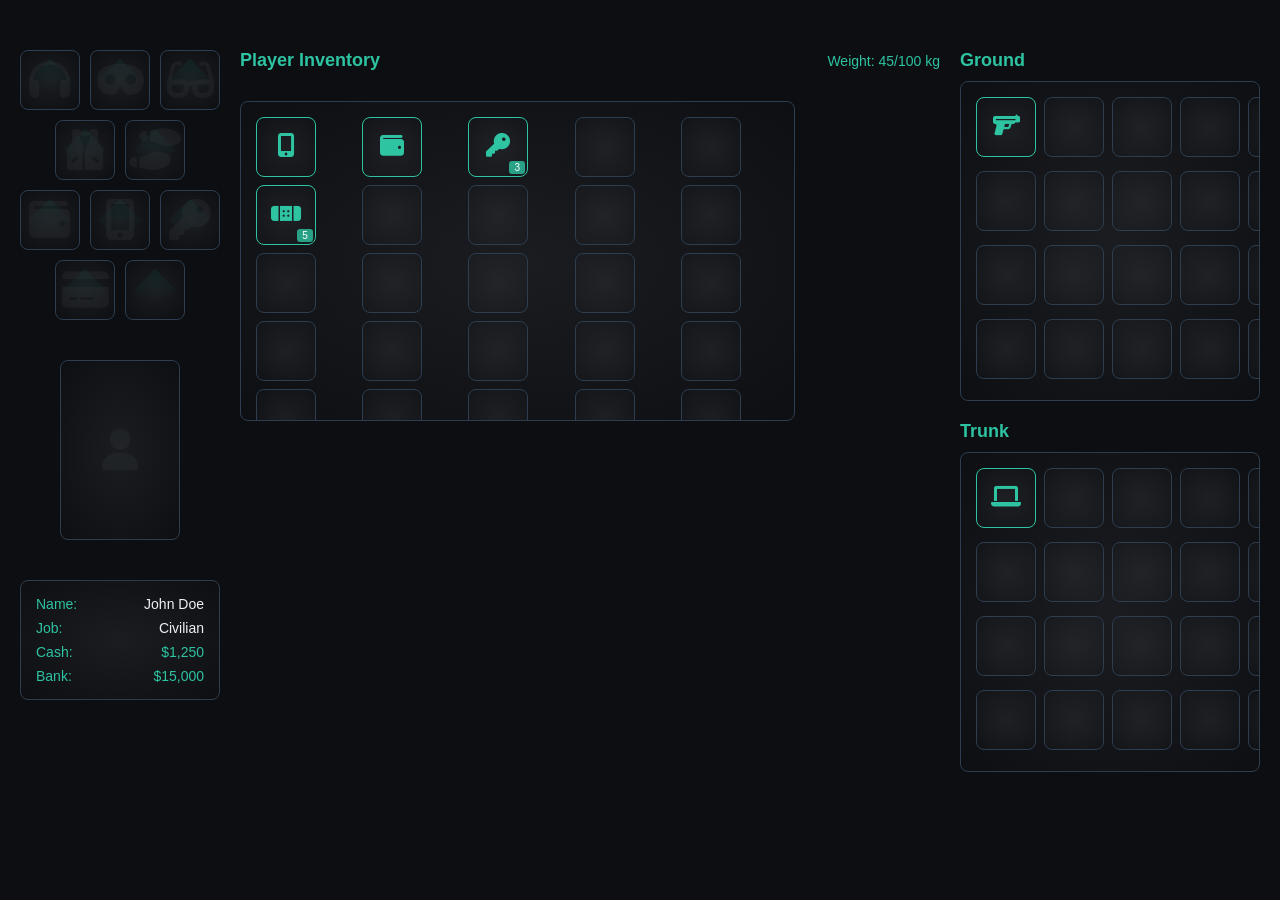
==== index.html @ 506f6fa5 "Add NoPixel inventory UI system replica - Created complete HTML/CSS/JS implementation of NoPixel inv" ====
<!DOCTYPE html>
<html lang="en">
<head>
    <meta charset="UTF-8">
    <meta name="viewport" content="width=device-width, initial-scale=1.0">
    <title>NoPixel Inventory UI - Fyntric Framework</title>
    <link rel="stylesheet" href="styles.css">
    <link rel="stylesheet" href="https://cdnjs.cloudflare.com/ajax/libs/font-awesome/6.0.0/css/all.min.css">
</head>
<body>
    <div class="nui-wrapper">
        <div class="inventory-container">
            <!-- Left Panel - Character Equipment -->
            <div class="left-panel">
                <!-- Equipment Slots -->
                <div class="equipment-section">
                    <div class="equipment-row">
                        <div class="equipment-slot" data-slot="headphones">
                            <div class="icon-bg">
                                <i class="fas fa-headphones icon placeholder-icon"></i>
                            </div>
                        </div>
                        <div class="equipment-slot" data-slot="mask">
                            <div class="icon-bg">
                                <i class="fas fa-mask icon placeholder-icon"></i>
                            </div>
                        </div>
                        <div class="equipment-slot" data-slot="glasses">
                            <div class="icon-bg">
                                <i class="fas fa-glasses icon placeholder-icon"></i>
                            </div>
                        </div>
                    </div>
                    <div class="equipment-row">
                        <div class="equipment-slot" data-slot="vest">
                            <div class="icon-bg">
                                <i class="fas fa-vest icon placeholder-icon"></i>
                            </div>
                        </div>
                        <div class="equipment-slot" data-slot="shoes">
                            <div class="icon-bg">
                                <i class="fas fa-shoe-prints icon placeholder-icon"></i>
                            </div>
                        </div>
                    </div>
                    <div class="equipment-row">
                        <div class="equipment-slot" data-slot="wallet">
                            <div class="icon-bg">
                                <i class="fas fa-wallet icon placeholder-icon"></i>
                            </div>
                        </div>
                        <div class="equipment-slot" data-slot="phone">
                            <div class="icon-bg">
                                <i class="fas fa-mobile-alt icon placeholder-icon"></i>
                            </div>
                        </div>
                        <div class="equipment-slot" data-slot="keys">
                            <div class="icon-bg">
                                <i class="fas fa-key icon placeholder-icon"></i>
                            </div>
                        </div>
                    </div>
                    <div class="equipment-row">
                        <div class="equipment-slot" data-slot="credit-card">
                            <div class="icon-bg">
                                <i class="fas fa-credit-card icon placeholder-icon"></i>
                            </div>
                        </div>
                        <div class="equipment-slot" data-slot="backpack">
                            <div class="icon-bg">
                                <i class="fas fa-backpack icon placeholder-icon"></i>
                            </div>
                        </div>
                    </div>
                </div>

                <!-- Character Image -->
                <div class="character-section">
                    <div class="character-image">
                        <i class="fas fa-user placeholder-icon"></i>
                    </div>
                </div>

                <!-- Personal Info -->
                <div class="personal-info">
                    <div class="info-row">
                        <span class="text-np">Name:</span>
                        <span>John Doe</span>
                    </div>
                    <div class="info-row">
                        <span class="text-np">Job:</span>
                        <span>Civilian</span>
                    </div>
                    <div class="info-row">
                        <span class="text-np">Cash:</span>
                        <span class="text-np">$1,250</span>
                    </div>
                    <div class="info-row">
                        <span class="text-np">Bank:</span>
                        <span class="text-np">$15,000</span>
                    </div>
                </div>
            </div>

            <!-- Middle Panel - Player Inventory -->
            <div class="middle-panel">
                <div class="panel-header">
                    <h3 class="text-np">Player Inventory</h3>
                    <div class="weight-info">
                        <span class="text-np">Weight: 45/100 kg</span>
                    </div>
                </div>
                <div class="inv-panel player-inventory">
                    <div class="inventory-grid" id="player-inventory">
                        <!-- Player inventory slots will be generated by JavaScript -->
                    </div>
                </div>
            </div>

            <!-- Right Panel - Ground/Trunk -->
            <div class="right-panel">
                <!-- Ground Inventory -->
                <div class="ground-section">
                    <div class="panel-header">
                        <h3 class="text-np">Ground</h3>
                    </div>
                    <div class="inv-panel ground-inventory">
                        <div class="inventory-grid" id="ground-inventory">
                            <!-- Ground inventory slots will be generated by JavaScript -->
                        </div>
                    </div>
                </div>

                <!-- Trunk Inventory -->
                <div class="trunk-section">
                    <div class="panel-header">
                        <h3 class="text-np">Trunk</h3>
                    </div>
                    <div class="inv-panel trunk-inventory">
                        <div class="inventory-grid" id="trunk-inventory">
                            <!-- Trunk inventory slots will be generated by JavaScript -->
                        </div>
                    </div>
                </div>
            </div>
        </div>
    </div>

    <script src="script.js"></script>
</body>
</html>
---- styles.css ----
/* NoPixel Inventory UI Styles */

* {
    margin: 0;
    padding: 0;
    box-sizing: border-box;
}

body {
    font-family: 'Arial', sans-serif;
    background: #0c0e12;
    color: #ecf0f1;
    overflow: hidden;
}

.nui-wrapper {
    height: 100vh;
    display: flex;
    justify-content: center;
    align-items: center;
    padding: 20px;
}

.inventory-container {
    display: flex;
    gap: 20px;
    max-width: 1792px;
    width: 100%;
    height: 100%;
    max-height: 800px;
}

/* Left Panel Styles */
.left-panel {
    display: flex;
    flex-direction: column;
    gap: 20px;
    min-width: 200px;
}

.equipment-section {
    display: flex;
    flex-direction: column;
    gap: 10px;
}

.equipment-row {
    display: flex;
    gap: 10px;
    justify-content: center;
}

.equipment-slot {
    width: 60px;
    height: 60px;
    background: radial-gradient(#32343961, #32343907);
    border: 1px solid #2c3e50;
    border-radius: 8px;
    display: flex;
    align-items: center;
    justify-content: center;
    cursor: pointer;
    transition: all 0.3s ease;
    position: relative;
}

.equipment-slot:hover {
    border-color: #2ec3a1;
    box-shadow: 1px -1px 5px 1px rgba(46, 195, 161, 0.25);
}

.equipment-slot.has-item {
    border-color: #2ec3a1;
}

.character-section {
    display: flex;
    justify-content: center;
    margin: 20px 0;
}

.character-image {
    width: 120px;
    height: 180px;
    background: radial-gradient(#32343961, #32343907);
    border: 1px solid #2c3e50;
    border-radius: 8px;
    display: flex;
    align-items: center;
    justify-content: center;
}

.personal-info {
    background: radial-gradient(#32343961, #32343907);
    border: 1px solid #2c3e50;
    border-radius: 8px;
    padding: 15px;
}

.info-row {
    display: flex;
    justify-content: space-between;
    margin-bottom: 8px;
    font-size: 14px;
}

.info-row:last-child {
    margin-bottom: 0;
}

/* Middle and Right Panel Styles */
.middle-panel, .right-panel {
    display: flex;
    flex-direction: column;
    gap: 20px;
    flex: 1;
}

.right-panel {
    max-width: 300px;
}

.panel-header {
    display: flex;
    justify-content: space-between;
    align-items: center;
    margin-bottom: 10px;
}

.panel-header h3 {
    font-size: 18px;
    font-weight: bold;
}

.weight-info {
    font-size: 14px;
}

.inv-panel {
    background: radial-gradient(#32343961, #32343907);
    border: 1px solid #2c3e50;
    border-radius: 8px;
    padding: 15px;
    height: 20rem;
    max-width: 555px;
    overflow-y: auto;
}

.inv-panel-max-height {
    max-height: 20rem;
}

.inventory-grid {
    display: grid;
    grid-template-columns: repeat(5, 1fr);
    gap: 8px;
    height: 100%;
}

.inventory-slot {
    width: 60px;
    height: 60px;
    background: radial-gradient(#32343961, #32343907);
    border: 1px solid #2c3e50;
    border-radius: 8px;
    display: flex;
    align-items: center;
    justify-content: center;
    cursor: pointer;
    transition: all 0.3s ease;
    position: relative;
}

.inventory-slot:hover {
    border-color: #2ec3a1;
    box-shadow: 1px -1px 5px 1px rgba(46, 195, 161, 0.25);
}

.inventory-slot.has-item {
    border-color: #2ec3a1;
}

.inventory-slot.drag-over {
    background: rgba(46, 195, 161, 0.2);
    border-color: #2ec3a1;
}

.inventory-slot.selected {
    box-shadow: 1px -1px 5px 1px rgba(46, 195, 161, 0.5);
    border-color: #2ec3a1;
}

/* Icon Styles */
.icon-bg {
    background: rgba(0, 0, 0, 0);
    background: linear-gradient(315deg, rgba(0, 0, 0, 0) 20%, rgba(1, 255, 196, 0.056) 100%);
    width: 30px;
    height: 30px;
    transform: rotate(45deg);
    margin: 0.8em;
    display: flex;
    align-items: center;
    justify-content: center;
}

.icon-bg-2 {
    background: rgba(0, 0, 0, 0);
    background: linear-gradient(315deg, rgba(0, 0, 0, 0) 20%, rgba(1, 255, 196, 0.091) 100%);
    width: 24px;
    height: 24px;
    padding-top: 0.2em;
    padding-left: 0.2em;
}

.icon {
    transform: rotate(-45deg);
    color: #2ec3a1;
    font-size: 1.3rem;
}

.placeholder-icon {
    color: #34363a4b;
    font-size: 2.6rem;
}

.small-dot {
    width: 0.5rem;
    height: 0.5rem;
    background-color: #2ec3a1;
    display: inline-block;
}

.glow {
    box-shadow: 1px -1px 5px 1px rgba(46, 195, 161, 0.25);
    -webkit-box-shadow: 1px -1px 5px 1px rgba(46, 195, 161, 0.25);
    -moz-box-shadow: 1px -1px 5px 1px rgba(46, 195, 161, 0.25);
}

.text-np {
    color: #2ec3a1;
}

.bg-np {
    background-color: #2ec3a1;
}

.bg-darkblue {
    background: #0c0e12;
}

.bg-invitem {
    background: radial-gradient(#32343961, #32343907);
}

.shortcut-icon {
    background-color: #2ec3a00d;
    color: #2ec3a0b1;
    font-size: 0.7em;
    width: 1.4em;
    display: flex;
    justify-content: center;
    align-items: center;
}

/* Item Styles */
.inventory-item {
    width: 100%;
    height: 100%;
    display: flex;
    flex-direction: column;
    align-items: center;
    justify-content: center;
    position: relative;
    cursor: grab;
}

.inventory-item:active {
    cursor: grabbing;
}

.item-icon {
    font-size: 24px;
    color: #2ec3a1;
    margin-bottom: 4px;
}

.item-quantity {
    position: absolute;
    bottom: 2px;
    right: 2px;
    background: rgba(46, 195, 161, 0.8);
    color: white;
    font-size: 10px;
    padding: 1px 4px;
    border-radius: 3px;
    min-width: 16px;
    text-align: center;
}

.item-name {
    font-size: 10px;
    text-align: center;
    color: #ecf0f1;
    margin-top: 2px;
    word-wrap: break-word;
    max-width: 100%;
}

/* Drag and Drop Styles */
.dragging {
    opacity: 0.5;
    transform: scale(0.9);
}

.drop-zone {
    border: 2px dashed #2ec3a1;
    background: rgba(46, 195, 161, 0.1);
}

/* Scrollbar Styles */
.inv-panel::-webkit-scrollbar {
    width: 8px;
}

.inv-panel::-webkit-scrollbar-track {
    background: #2c3e50;
    border-radius: 4px;
}

.inv-panel::-webkit-scrollbar-thumb {
    background: #2ec3a1;
    border-radius: 4px;
    opacity: 0.6;
}

.inv-panel::-webkit-scrollbar-thumb:hover {
    background: #26a085;
}

/* Responsive Design */
@media (max-width: 1200px) {
    .inventory-container {
        flex-direction: column;
        gap: 15px;
    }
    
    .right-panel {
        max-width: none;
        flex-direction: row;
        gap: 15px;
    }
    
    .ground-section, .trunk-section {
        flex: 1;
    }
}

@media (max-width: 768px) {
    .nui-wrapper {
        padding: 10px;
    }
    
    .inventory-grid {
        grid-template-columns: repeat(4, 1fr);
    }
    
    .inventory-slot, .equipment-slot {
        width: 50px;
        height: 50px;
    }
    
    .character-image {
        width: 100px;
        height: 150px;
    }
    
    .right-panel {
        flex-direction: column;
    }
}
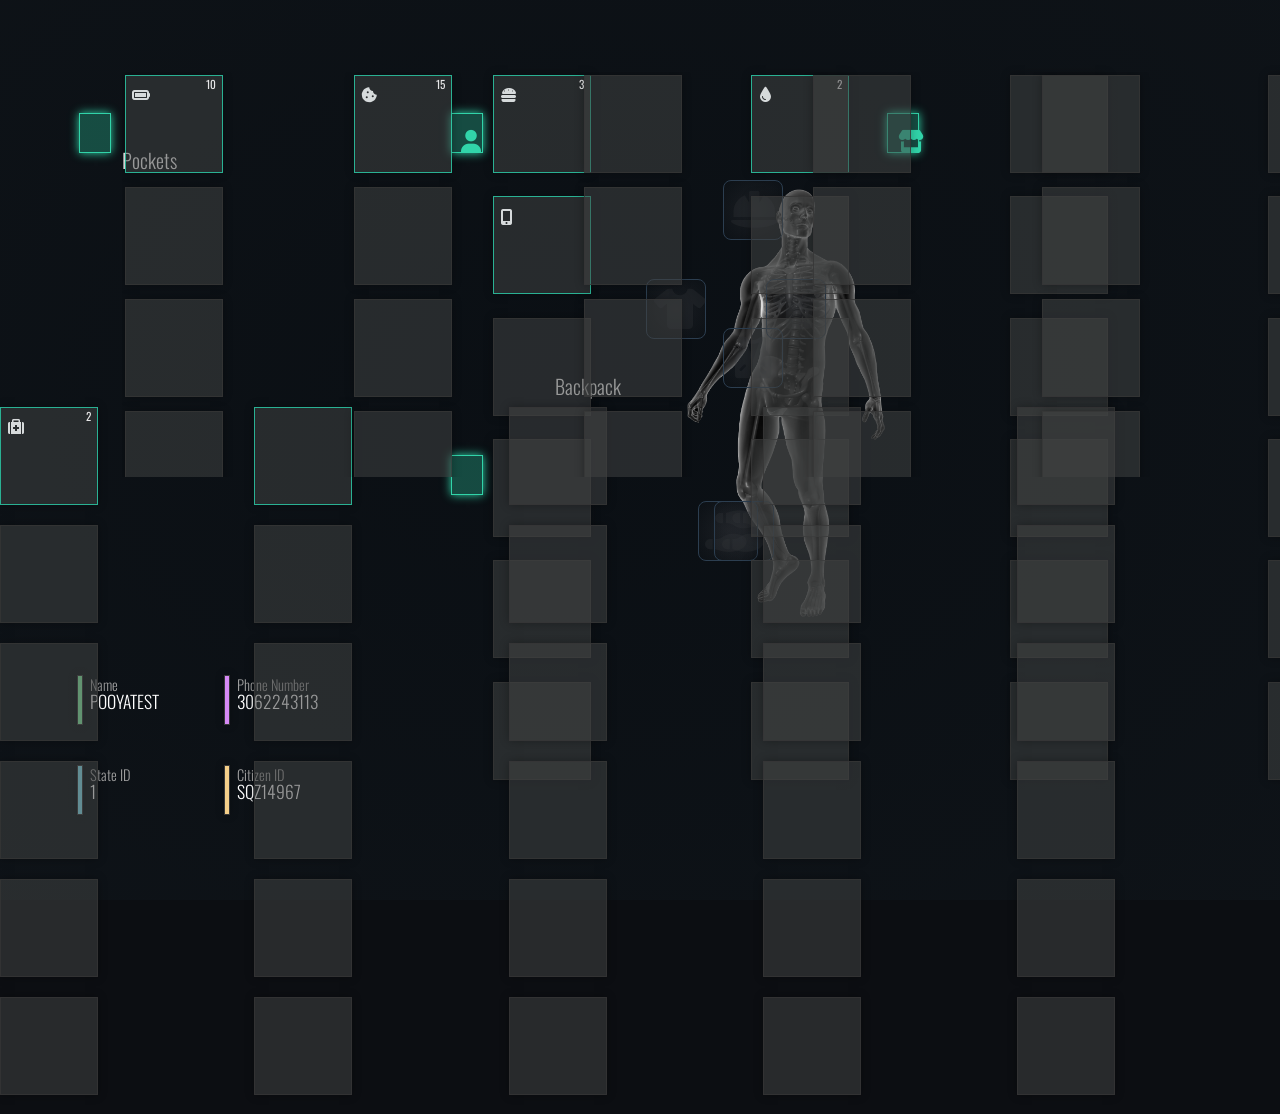
==== commit 43ce980b: "Update NoPixel inventory UI to realistic design - Replaced simple layout with character-centered des" ====
--- a/index.html
+++ b/index.html
@@ -8,140 +8,111 @@
     <link rel="stylesheet" href="https://cdnjs.cloudflare.com/ajax/libs/font-awesome/6.0.0/css/all.min.css">
 </head>
 <body>
-    <div class="nui-wrapper">
-        <div class="inventory-container">
-            <!-- Left Panel - Character Equipment -->
-            <div class="left-panel">
-                <!-- Equipment Slots -->
-                <div class="equipment-section">
-                    <div class="equipment-row">
-                        <div class="equipment-slot" data-slot="headphones">
-                            <div class="icon-bg">
-                                <i class="fas fa-headphones icon placeholder-icon"></i>
-                            </div>
-                        </div>
-                        <div class="equipment-slot" data-slot="mask">
-                            <div class="icon-bg">
-                                <i class="fas fa-mask icon placeholder-icon"></i>
-                            </div>
-                        </div>
-                        <div class="equipment-slot" data-slot="glasses">
-                            <div class="icon-bg">
-                                <i class="fas fa-glasses icon placeholder-icon"></i>
-                            </div>
-                        </div>
-                    </div>
-                    <div class="equipment-row">
-                        <div class="equipment-slot" data-slot="vest">
-                            <div class="icon-bg">
-                                <i class="fas fa-vest icon placeholder-icon"></i>
-                            </div>
-                        </div>
-                        <div class="equipment-slot" data-slot="shoes">
-                            <div class="icon-bg">
-                                <i class="fas fa-shoe-prints icon placeholder-icon"></i>
-                            </div>
-                        </div>
-                    </div>
-                    <div class="equipment-row">
-                        <div class="equipment-slot" data-slot="wallet">
-                            <div class="icon-bg">
-                                <i class="fas fa-wallet icon placeholder-icon"></i>
-                            </div>
-                        </div>
-                        <div class="equipment-slot" data-slot="phone">
-                            <div class="icon-bg">
-                                <i class="fas fa-mobile-alt icon placeholder-icon"></i>
-                            </div>
-                        </div>
-                        <div class="equipment-slot" data-slot="keys">
-                            <div class="icon-bg">
-                                <i class="fas fa-key icon placeholder-icon"></i>
-                            </div>
-                        </div>
-                    </div>
-                    <div class="equipment-row">
-                        <div class="equipment-slot" data-slot="credit-card">
-                            <div class="icon-bg">
-                                <i class="fas fa-credit-card icon placeholder-icon"></i>
-                            </div>
-                        </div>
-                        <div class="equipment-slot" data-slot="backpack">
-                            <div class="icon-bg">
-                                <i class="fas fa-backpack icon placeholder-icon"></i>
-                            </div>
-                        </div>
-                    </div>
+    <div id="qbcore-inventory">
+        <div class="inv-container">
+            <!-- Character Body Container -->
+            <div class="player-body-container">
+                <div class="player-body">
+                    <img src="body.png" alt="Character Body" style="width: 198px; height: 428px;">
                 </div>
-
-                <!-- Character Image -->
-                <div class="character-section">
-                    <div class="character-image">
-                        <i class="fas fa-user placeholder-icon"></i>
-                    </div>
+                
+                <!-- Equipment Slots positioned around character body -->
+                <div class="equipment-slot" data-slot="head" style="position: absolute; top: 5%; left: 45%;">
+                    <div class="item-slot-img"><i class="fas fa-hard-hat placeholder-icon"></i></div>
                 </div>
-
-                <!-- Personal Info -->
-                <div class="personal-info">
-                    <div class="info-row">
-                        <span class="text-np">Name:</span>
-                        <span>John Doe</span>
-                    </div>
-                    <div class="info-row">
-                        <span class="text-np">Job:</span>
-                        <span>Civilian</span>
-                    </div>
-                    <div class="info-row">
-                        <span class="text-np">Cash:</span>
-                        <span class="text-np">$1,250</span>
-                    </div>
-                    <div class="info-row">
-                        <span class="text-np">Bank:</span>
-                        <span class="text-np">$15,000</span>
-                    </div>
+                <div class="equipment-slot" data-slot="left-arm" style="position: absolute; top: 25%; left: 15%;">
+                    <div class="item-slot-img"><i class="fas fa-tshirt placeholder-icon"></i></div>
+                </div>
+                <div class="equipment-slot" data-slot="right-arm" style="position: absolute; top: 25%; right: 15%;">
+                    <div class="item-slot-img"><i class="fas fa-tshirt placeholder-icon"></i></div>
+                </div>
+                <div class="equipment-slot" data-slot="body" style="position: absolute; top: 35%; left: 45%;">
+                    <div class="item-slot-img"><i class="fas fa-vest placeholder-icon"></i></div>
+                </div>
+                <div class="equipment-slot" data-slot="left-leg" style="position: absolute; top: 70%; left: 35%;">
+                    <div class="item-slot-img"><i class="fas fa-shoe-prints placeholder-icon"></i></div>
+                </div>
+                <div class="equipment-slot" data-slot="right-leg" style="position: absolute; top: 70%; right: 35%;">
+                    <div class="item-slot-img"><i class="fas fa-shoe-prints placeholder-icon"></i></div>
                 </div>
             </div>
 
-            <!-- Middle Panel - Player Inventory -->
-            <div class="middle-panel">
-                <div class="panel-header">
-                    <h3 class="text-np">Player Inventory</h3>
-                    <div class="weight-info">
-                        <span class="text-np">Weight: 45/100 kg</span>
-                    </div>
-                </div>
-                <div class="inv-panel player-inventory">
-                    <div class="inventory-grid" id="player-inventory">
-                        <!-- Player inventory slots will be generated by JavaScript -->
-                    </div>
+            <!-- Pockets Inventory -->
+            <div class="pocket-inventory-icon">
+                <i class="fas fa-pocket"></i>
+            </div>
+            <div class="pocket-inv-info">
+                <div id="pocket-inv-label">Pockets</div>
+            </div>
+            <div class="player-inventory-first">
+                <div class="inventory-grid" id="pocket-inventory">
+                    <!-- Pocket inventory slots will be generated by JavaScript -->
                 </div>
             </div>
 
-            <!-- Right Panel - Ground/Trunk -->
-            <div class="right-panel">
-                <!-- Ground Inventory -->
-                <div class="ground-section">
-                    <div class="panel-header">
-                        <h3 class="text-np">Ground</h3>
-                    </div>
-                    <div class="inv-panel ground-inventory">
-                        <div class="inventory-grid" id="ground-inventory">
-                            <!-- Ground inventory slots will be generated by JavaScript -->
-                        </div>
-                    </div>
+            <!-- Player Inventory -->
+            <div class="player-inventory-icon">
+                <i class="fas fa-user"></i>
+            </div>
+            <div class="player-inv-info">
+                <div id="player-inv-label">Player</div>
+                <div id="player-inv-weight">0.70kg/160.00kg</div>
+            </div>
+            <div class="player-inventory">
+                <div class="inventory-grid" id="player-inventory">
+                    <!-- Player inventory slots will be generated by JavaScript -->
                 </div>
+            </div>
 
-                <!-- Trunk Inventory -->
-                <div class="trunk-section">
-                    <div class="panel-header">
-                        <h3 class="text-np">Trunk</h3>
-                    </div>
-                    <div class="inv-panel trunk-inventory">
-                        <div class="inventory-grid" id="trunk-inventory">
-                            <!-- Trunk inventory slots will be generated by JavaScript -->
-                        </div>
-                    </div>
+            <!-- Backpack Inventory -->
+            <div class="backpack-inventory-icon">
+                <i class="fas fa-backpack"></i>
+            </div>
+            <div class="backpack-inv-info">
+                <div id="backpack-inv-label">Backpack</div>
+            </div>
+            <div class="player-inventory-backpack">
+                <div class="inventory-grid" id="backpack-inventory">
+                    <!-- Backpack inventory slots will be generated by JavaScript -->
                 </div>
+            </div>
+
+            <!-- Other Inventory (24/7 Supermarket) -->
+            <div class="other-inventory-icon">
+                <i class="fas fa-store"></i>
+            </div>
+            <div class="other-inv-info">
+                <div id="other-inv-label">24/7 Supermarket</div>
+                <div id="other-inv-weight">0.00kg/100.00kg</div>
+            </div>
+            <div class="other-inventory">
+                <div class="inventory-grid" id="other-inventory">
+                    <!-- Other inventory slots will be generated by JavaScript -->
+                </div>
+            </div>
+
+            <!-- Personal Information -->
+            <div class="ply-number-line"></div>
+            <div class="player-name-title">Name</div>
+            <div class="player-name">POOYATEST</div>
+            
+            <div class="phone-number-line"></div>
+            <div class="phone-number-title">Phone Number</div>
+            <div class="phone-number">3062243113</div>
+            
+            <div class="player-id-line"></div>
+            <div class="player-id-title">State ID</div>
+            <div class="player-id">1</div>
+            
+            <div class="citizen-id-line"></div>
+            <div class="citizen-id-title">Citizen ID</div>
+            <div class="citizen-id">SQZ14967</div>
+
+            <!-- Item Information Panel -->
+            <div class="ply-iteminfo-container" style="display: none;">
+                <div class="item-info-title">Item Name</div>
+                <div class="item-info-line"></div>
+                <div class="item-info-description">Item description goes here</div>
             </div>
         </div>
     </div>
--- a/styles.css
+++ b/styles.css
@@ -1,4 +1,6 @@
-/* NoPixel Inventory UI Styles */
+/* NoPixel Inventory UI Styles - Realistic Design */
+
+@import url('https://fonts.googleapis.com/css2?family=Oswald:ital,wght@0,100;0,300;0,400;0,500;0,700;0,900;1,100;1,300;1,400;1,500;1,700;1,900&display=swap');
 
 * {
     margin: 0;
@@ -6,50 +8,61 @@
     box-sizing: border-box;
 }
 
+:root {
+    --color-primary-inventory-bg: radial-gradient(90% 90% at 45% 45%, rgba(10, 15, 20, 0.9), rgba(15, 20, 25, 0.9));
+    --color-primary: rgba(8, 8, 8, 0.9);
+    --color-secondary: rgba(18, 18, 18, 0.9);
+    --color-accent: rgb(85, 233, 171);
+}
+
 body {
-    font-family: 'Arial', sans-serif;
+    font-family: 'Oswald', sans-serif;
     background: #0c0e12;
     color: #ecf0f1;
     overflow: hidden;
 }
 
-.nui-wrapper {
-    height: 100vh;
-    display: flex;
-    justify-content: center;
-    align-items: center;
-    padding: 20px;
-}
-
-.inventory-container {
-    display: flex;
-    gap: 20px;
-    max-width: 1792px;
+#qbcore-inventory {
+    position: absolute;
     width: 100%;
     height: 100%;
-    max-height: 800px;
-}
-
-/* Left Panel Styles */
-.left-panel {
-    display: flex;
-    flex-direction: column;
-    gap: 20px;
-    min-width: 200px;
-}
-
-.equipment-section {
-    display: flex;
-    flex-direction: column;
-    gap: 10px;
-}
-
-.equipment-row {
-    display: flex;
-    gap: 10px;
-    justify-content: center;
-}
-
+    left: 0vw;
+    display: block;
+    user-select: none;
+    background: var(--color-primary-inventory-bg);
+}
+
+.inv-container {
+    position: absolute;
+    width: 100%;
+    height: 100%;
+}
+
+/* Character Body Positioning */
+.player-body-container {
+    position: absolute;
+    bottom: 27.8%;
+    margin: 0 auto;
+    left: 15%;
+    right: 0;
+    text-align: center;
+    width: 15%;
+    height: 55%;
+    padding: 10%;
+}
+
+.player-body {
+    position: absolute;
+    bottom: 48%;
+    margin: 0 auto;
+    left: -23%;
+    right: 0;
+    text-align: center;
+    width: 15%;
+    height: 45%;
+}
+
+/* Equipment Slots */
 .equipment-slot {
     width: 60px;
     height: 60px;
@@ -61,7 +74,7 @@
     justify-content: center;
     cursor: pointer;
     transition: all 0.3s ease;
-    position: relative;
+    position: absolute;
 }
 
 .equipment-slot:hover {
@@ -73,83 +86,201 @@
     border-color: #2ec3a1;
 }
 
-.character-section {
-    display: flex;
-    justify-content: center;
-    margin: 20px 0;
-}
-
-.character-image {
-    width: 120px;
-    height: 180px;
-    background: radial-gradient(#32343961, #32343907);
-    border: 1px solid #2c3e50;
-    border-radius: 8px;
-    display: flex;
-    align-items: center;
-    justify-content: center;
-}
-
-.personal-info {
-    background: radial-gradient(#32343961, #32343907);
-    border: 1px solid #2c3e50;
-    border-radius: 8px;
-    padding: 15px;
-}
-
-.info-row {
-    display: flex;
-    justify-content: space-between;
-    margin-bottom: 8px;
+/* Inventory Sections */
+.player-inventory {
+    position: absolute;
+    top: 8%;
+    left: 38.3%;
+    width: 100.22%;
+    max-width: 102.22%;
+    height: 80%;
+    max-height: 132%;
+    float: right;
+    z-index: 100;
+}
+
+.player-inventory-first {
+    position: absolute;
+    margin-top: -0.6rem;
+    margin-left: -83%;
+    width: 19%;
+    height: 78.2%;
+    padding: 10px;
+    z-index: 10;
+}
+
+.player-inventory-backpack {
+    position: absolute;
+    margin-top: 24.6rem;
+    margin-left: -1%;
+    width: 100.22%;
+    max-width: 102.22%;
+    height: 80%;
+    padding: 10px;
+    float: right;
+    z-index: 100;
+}
+
+.other-inventory {
+    position: absolute;
+    top: 8%;
+    right: 1.5%;
+    width: 89%;
+    max-width: 102.22%;
+    height: 45%;
+    max-height: 132%;
+    float: right;
+    overflow-x: hidden;
+    overflow-y: scroll;
+    z-index: 100;
+}
+
+/* Inventory Icons */
+.player-inventory-icon {
+    position: absolute;
+    width: 2.5%;
+    height: 4.5%;
+    padding: 9.5px;
+    left: 35.2%;
+    top: 12.5%;
+    text-align: center;
+    font-size: 23px;
+    color: #31d4a9;
+    background-color: rgba(49, 212, 169, 0.3);
+    box-shadow: 0 0 1vh #31d4a9;
+    border: 1px solid #31d4a9;
+}
+
+.other-inventory-icon {
+    position: absolute;
+    width: 2.5%;
+    height: 4.5%;
+    padding: 9.5px;
+    right: 28.2%;
+    top: 12.5%;
+    text-align: center;
+    font-size: 23px;
+    color: #31d4a9;
+    background-color: rgba(49, 212, 169, 0.3);
+    box-shadow: 0 0 1vh #31d4a9;
+    border: 1px solid #31d4a9;
+}
+
+.pocket-inventory-icon {
+    position: absolute;
+    width: 2.5%;
+    height: 4.5%;
+    padding: 9.5px;
+    left: 6.2%;
+    top: 12.5%;
+    text-align: center;
+    font-size: 23px;
+    color: #31d4a9;
+    background-color: rgba(49, 212, 169, 0.3);
+    box-shadow: 0 0 1vh #31d4a9;
+    border: 1px solid #31d4a9;
+}
+
+.backpack-inventory-icon {
+    position: absolute;
+    width: 2.5%;
+    height: 4.5%;
+    padding: 9.5px;
+    left: 35.2%;
+    top: 50.5%;
+    text-align: center;
+    font-size: 23px;
+    color: #31d4a9;
+    background-color: rgba(49, 212, 169, 0.3);
+    box-shadow: 0 0 1vh #31d4a9;
+    border: 1px solid #31d4a9;
+}
+
+/* Inventory Labels */
+#player-inv-label {
+    position: relative;
+    color: white;
+    font-size: 20px;
+    font-family: 'Oswald', sans-serif;
+    font-weight: 300;
+    letter-spacing: 0.01vh;
+    left: 122%;
+    bottom: 31.5px;
+    float: left;
+    text-transform: normal;
+    cursor: none;
+}
+
+#player-inv-weight {
+    position: relative;
+    color: rgb(175, 175, 175);
     font-size: 14px;
-}
-
-.info-row:last-child {
-    margin-bottom: 0;
-}
-
-/* Middle and Right Panel Styles */
-.middle-panel, .right-panel {
-    display: flex;
-    flex-direction: column;
-    gap: 20px;
-    flex: 1;
-}
-
-.right-panel {
-    max-width: 300px;
-}
-
-.panel-header {
-    display: flex;
-    justify-content: space-between;
-    align-items: center;
-    margin-bottom: 10px;
-}
-
-.panel-header h3 {
-    font-size: 18px;
-    font-weight: bold;
-}
-
-.weight-info {
+    font-weight: 200;
+    font-family: 'Oswald', sans-serif;
+    letter-spacing: 0.1vh;
+    bottom: 28px;
+    right: -41.8%;
+    float: right;
+}
+
+#other-inv-label {
+    position: relative;
+    color: white;
+    font-size: 20px;
+    font-family: 'Oswald', sans-serif;
+    font-weight: 300;
+    letter-spacing: 0.01vh;
+    left: 49%;
+    bottom: 31.5px;
+    float: left;
+    text-transform: normal;
+    cursor: none;
+}
+
+#other-inv-weight {
+    position: relative;
+    color: rgb(175, 175, 175);
     font-size: 14px;
-}
-
-.inv-panel {
-    background: radial-gradient(#32343961, #32343907);
-    border: 1px solid #2c3e50;
-    border-radius: 8px;
-    padding: 15px;
-    height: 20rem;
-    max-width: 555px;
-    overflow-y: auto;
-}
-
-.inv-panel-max-height {
-    max-height: 20rem;
-}
-
+    font-weight: 200;
+    font-family: 'Oswald', sans-serif;
+    letter-spacing: 0.1vh;
+    bottom: 28px;
+    right: 32.5%;
+    transform: translateX(5.5%);
+    float: right;
+    cursor: none;
+    text-align: left;
+}
+
+#pocket-inv-label {
+    position: relative;
+    color: white;
+    font-size: 20px;
+    font-family: 'Oswald', sans-serif;
+    font-weight: 300;
+    letter-spacing: 0.01vh;
+    left: 9.5%;
+    bottom: -145px;
+    float: left;
+    text-transform: normal;
+    cursor: none;
+}
+
+#backpack-inv-label {
+    position: relative;
+    color: white;
+    font-size: 20px;
+    font-family: 'Oswald', sans-serif;
+    font-weight: 300;
+    letter-spacing: 0.01vh;
+    left: 35.5%;
+    margin-top: 29%;
+    float: left;
+    text-transform: normal;
+    cursor: none;
+}
+
+/* Item Slots */
 .inventory-grid {
     display: grid;
     grid-template-columns: repeat(5, 1fr);
@@ -157,65 +288,75 @@
     height: 100%;
 }
 
-.inventory-slot {
-    width: 60px;
-    height: 60px;
-    background: radial-gradient(#32343961, #32343907);
-    border: 1px solid #2c3e50;
-    border-radius: 8px;
-    display: flex;
-    align-items: center;
-    justify-content: center;
-    cursor: pointer;
-    transition: all 0.3s ease;
-    position: relative;
-}
-
-.inventory-slot:hover {
+.item-slot {
+    position: relative;
+    width: 98px;
+    height: 98px;
+    float: left;
+    background-color: rgba(66, 68, 68, 0.6);
+    border: 1px solid rgba(55, 55, 55, 1);
+    box-shadow: 0 0 1vh rgba(0, 0, 0, 0.3);
+    margin: 3px;
+    transition: opacity 0.2s ease 0s;
+    opacity: 90%;
+    z-index: 1;
+}
+
+.item-slot:hover {
+    background-color: rgba(134, 235, 198, 0.2);
+    box-shadow: 0 0 1vh #9affd0;
+    border: 1px solid #9affd0;
+    opacity: 50%;
+}
+
+.item-slot.has-item {
     border-color: #2ec3a1;
-    box-shadow: 1px -1px 5px 1px rgba(46, 195, 161, 0.25);
-}
-
-.inventory-slot.has-item {
-    border-color: #2ec3a1;
-}
-
-.inventory-slot.drag-over {
+}
+
+.item-slot.drag-over {
     background: rgba(46, 195, 161, 0.2);
     border-color: #2ec3a1;
 }
 
-.inventory-slot.selected {
+.item-slot.selected {
     box-shadow: 1px -1px 5px 1px rgba(46, 195, 161, 0.5);
     border-color: #2ec3a1;
 }
 
-/* Icon Styles */
-.icon-bg {
-    background: rgba(0, 0, 0, 0);
-    background: linear-gradient(315deg, rgba(0, 0, 0, 0) 20%, rgba(1, 255, 196, 0.056) 100%);
-    width: 30px;
-    height: 30px;
-    transform: rotate(45deg);
-    margin: 0.8em;
-    display: flex;
-    align-items: center;
-    justify-content: center;
-}
-
-.icon-bg-2 {
-    background: rgba(0, 0, 0, 0);
-    background: linear-gradient(315deg, rgba(0, 0, 0, 0) 20%, rgba(1, 255, 196, 0.091) 100%);
-    width: 24px;
-    height: 24px;
-    padding-top: 0.2em;
-    padding-left: 0.2em;
-}
-
-.icon {
-    transform: rotate(-45deg);
-    color: #2ec3a1;
-    font-size: 1.3rem;
+/* Item Styling */
+.item-slot-img {
+    max-width: 100%;
+    max-height: 100%;
+    padding: 0.5vw;
+}
+
+.item-slot-img img {
+    display: block;
+    position: relative;
+    margin: 0 auto;
+    margin-top: 9%;
+    width: auto;
+    height: auto;
+    max-width: 92%;
+    max-height: 100%;
+}
+
+.item-slot-amount {
+    position: absolute;
+    top: 0.3%;
+    right: 0.15vw;
+    background-color: #41414b00;
+    padding-right: 4px;
+    padding-left: 4px;
+}
+
+.item-slot-amount > p {
+    color: #ffffff;
+    text-align: right;
+    font-size: 1.25vh;
+    font-weight: 400;
+    cursor: none;
+    font-family: "Oswald";
 }
 
 .placeholder-icon {
@@ -223,87 +364,202 @@
     font-size: 2.6rem;
 }
 
-.small-dot {
-    width: 0.5rem;
-    height: 0.5rem;
-    background-color: #2ec3a1;
-    display: inline-block;
-}
-
-.glow {
-    box-shadow: 1px -1px 5px 1px rgba(46, 195, 161, 0.25);
-    -webkit-box-shadow: 1px -1px 5px 1px rgba(46, 195, 161, 0.25);
-    -moz-box-shadow: 1px -1px 5px 1px rgba(46, 195, 161, 0.25);
-}
-
-.text-np {
-    color: #2ec3a1;
-}
-
-.bg-np {
-    background-color: #2ec3a1;
-}
-
-.bg-darkblue {
-    background: #0c0e12;
-}
-
-.bg-invitem {
-    background: radial-gradient(#32343961, #32343907);
-}
-
-.shortcut-icon {
-    background-color: #2ec3a00d;
-    color: #2ec3a0b1;
-    font-size: 0.7em;
-    width: 1.4em;
-    display: flex;
-    justify-content: center;
-    align-items: center;
-}
-
-/* Item Styles */
-.inventory-item {
+/* Personal Information */
+.ply-number-line {
+    overflow: hidden;
+    position: absolute;
+    font-family: 'Oswald', sans-serif;
+    background-color: rgb(137, 245, 169);
+    border: 1px solid rgba(55, 55, 55, 1);
+    box-shadow: 0 0 1vh rgba(0, 0, 0, 0.3);
+    top: 75%;
+    margin-left: 6%;
+    height: 5.6vh;
+    width: 0.7vh;
+}
+
+.player-name-title {
+    overflow: hidden;
+    position: absolute;
+    font-family: 'Oswald', sans-serif;
+    padding: 1%;
+    font-size: 1.6vh;
+    color: rgb(160, 160, 160);
+    top: 73.5%;
+    margin-left: 6%;
+    font-weight: 300;
+}
+
+.player-name {
+    overflow: hidden;
+    position: absolute;
+    font-family: 'Oswald', sans-serif;
+    padding: 1%;
+    font-size: 1.95vh;
+    color: white;
+    top: 75%;
+    margin-left: 6%;
+    font-weight: 300;
+}
+
+.phone-number-line {
+    overflow: hidden;
+    position: absolute;
+    font-family: 'Oswald', sans-serif;
+    background-color: rgb(214, 137, 245);
+    border: 1px solid rgba(55, 55, 55, 1);
+    box-shadow: 0 0 1vh rgba(0, 0, 0, 0.3);
+    top: 75%;
+    margin-left: 17.5%;
+    height: 5.6vh;
+    width: 0.7vh;
+}
+
+.phone-number-title {
+    overflow: hidden;
+    position: absolute;
+    font-family: 'Oswald', sans-serif;
+    padding: 1%;
+    font-size: 1.6vh;
+    color: rgb(160, 160, 160);
+    top: 73.5%;
+    margin-left: 17.5%;
+    font-weight: 300;
+}
+
+.phone-number {
+    overflow: hidden;
+    position: absolute;
+    font-family: 'Oswald', sans-serif;
+    padding: 1%;
+    font-size: 1.95vh;
+    color: white;
+    top: 75%;
+    margin-left: 17.5%;
+    font-weight: 300;
+}
+
+.player-id-line {
+    overflow: hidden;
+    position: absolute;
+    font-family: 'Oswald', sans-serif;
+    background-color: rgb(137, 232, 245);
+    border: 1px solid rgba(55, 55, 55, 1);
+    box-shadow: 0 0 1vh rgba(0, 0, 0, 0.3);
+    top: 85%;
+    margin-left: 6%;
+    height: 5.6vh;
+    width: 0.7vh;
+}
+
+.player-id-title {
+    overflow: hidden;
+    position: absolute;
+    font-family: 'Oswald', sans-serif;
+    padding: 1%;
+    font-size: 1.6vh;
+    color: rgb(160, 160, 160);
+    top: 83.5%;
+    margin-left: 6%;
+    font-weight: 300;
+}
+
+.player-id {
+    overflow: hidden;
+    position: absolute;
+    font-family: 'Oswald', sans-serif;
+    padding: 1%;
+    font-size: 1.95vh;
+    color: white;
+    top: 85%;
+    margin-left: 6%;
+    font-weight: 300;
+}
+
+.citizen-id-line {
+    overflow: hidden;
+    position: absolute;
+    font-family: 'Oswald', sans-serif;
+    background-color: rgb(245, 207, 137);
+    border: 1px solid rgba(55, 55, 55, 1);
+    box-shadow: 0 0 1vh rgba(0, 0, 0, 0.3);
+    top: 85%;
+    margin-left: 17.5%;
+    height: 5.6vh;
+    width: 0.7vh;
+}
+
+.citizen-id-title {
+    overflow: hidden;
+    position: absolute;
+    font-family: 'Oswald', sans-serif;
+    padding: 1%;
+    font-size: 1.6vh;
+    color: rgb(160, 160, 160);
+    top: 83.5%;
+    margin-left: 17.5%;
+    font-weight: 300;
+}
+
+.citizen-id {
+    overflow: hidden;
+    position: absolute;
+    font-family: 'Oswald', sans-serif;
+    padding: 1%;
+    font-size: 1.95vh;
+    color: white;
+    top: 85%;
+    margin-left: 17.5%;
+    font-weight: 300;
+}
+
+/* Item Information Panel */
+.ply-iteminfo-container {
+    font-family: 'Oswald', sans-serif;
+    opacity: 50%;
+    border-radius: 3px;
+    font-size: 1.35vh;
+    font-weight: 0;
+    left: 41%;
+    max-height: 55%;
+    min-height: 50px;
+    overflow: hidden;
+    padding: 1%;
+    position: absolute;
+    top: 50%;
+    transition: opacity 0.6s ease;
+    width: 13%;
+    z-index: 10000;
+    color: rgba(220, 220, 220, 1);
+    background-color: rgba(46, 48, 48, 0.9);
+    border: 1px solid rgba(55, 55, 55, 1);
+    box-shadow: 0 0 1vh rgba(0, 0, 0, 0.3);
+}
+
+.item-info-title {
+    text-transform: capitalize;
+    font-weight: 300;
+    font-family: 'Oswald', sans-serif;
+    font-size: 1.9vh;
+    color: white;
+    padding-top: 1px;
+    margin-top: -5%;
+}
+
+.item-info-line {
+    position: absolute;
+    font-family: 'Oswald', sans-serif;
     width: 100%;
-    height: 100%;
-    display: flex;
-    flex-direction: column;
-    align-items: center;
-    justify-content: center;
-    position: relative;
-    cursor: grab;
-}
-
-.inventory-item:active {
-    cursor: grabbing;
-}
-
-.item-icon {
-    font-size: 24px;
-    color: #2ec3a1;
-    margin-bottom: 4px;
-}
-
-.item-quantity {
-    position: absolute;
-    bottom: 2px;
-    right: 2px;
-    background: rgba(46, 195, 161, 0.8);
-    color: white;
-    font-size: 10px;
-    padding: 1px 4px;
-    border-radius: 3px;
-    min-width: 16px;
-    text-align: center;
-}
-
-.item-name {
-    font-size: 10px;
-    text-align: center;
-    color: #ecf0f1;
-    margin-top: 2px;
-    word-wrap: break-word;
-    max-width: 100%;
+    background-color: white;
+    height: 0vh;
+}
+
+.item-info-description {
+    text-transform: capitalize;
+    font-size: 1.4vh;
+    font-family: 'Oswald', sans-serif;
+    color: white;
+    padding-top: .5vh;
 }
 
 /* Drag and Drop Styles */
@@ -318,63 +574,29 @@
 }
 
 /* Scrollbar Styles */
-.inv-panel::-webkit-scrollbar {
-    width: 8px;
-}
-
-.inv-panel::-webkit-scrollbar-track {
-    background: #2c3e50;
-    border-radius: 4px;
-}
-
-.inv-panel::-webkit-scrollbar-thumb {
-    background: #2ec3a1;
-    border-radius: 4px;
-    opacity: 0.6;
-}
-
-.inv-panel::-webkit-scrollbar-thumb:hover {
-    background: #26a085;
+.other-inventory::-webkit-scrollbar {
+    width: 6px;
+    background: var(--color-secondary);
+}
+
+.other-inventory::-webkit-scrollbar-thumb {
+    background-color: rgba(196, 198, 198, 0.9);
+    border: 1px solid rgba(55, 55, 55, 1);
+    box-shadow: 0 0 1vh rgba(189, 189, 189, 0.3);
 }
 
 /* Responsive Design */
 @media (max-width: 1200px) {
-    .inventory-container {
-        flex-direction: column;
-        gap: 15px;
+    .player-body-container {
+        left: 10%;
+        width: 20%;
     }
     
-    .right-panel {
-        max-width: none;
-        flex-direction: row;
-        gap: 15px;
+    .player-inventory {
+        left: 30%;
     }
     
-    .ground-section, .trunk-section {
-        flex: 1;
+    .other-inventory {
+        right: 5%;
     }
 }
-
-@media (max-width: 768px) {
-    .nui-wrapper {
-        padding: 10px;
-    }
-    
-    .inventory-grid {
-        grid-template-columns: repeat(4, 1fr);
-    }
-    
-    .inventory-slot, .equipment-slot {
-        width: 50px;
-        height: 50px;
-    }
-    
-    .character-image {
-        width: 100px;
-        height: 150px;
-    }
-    
-    .right-panel {
-        flex-direction: column;
-    }
-}
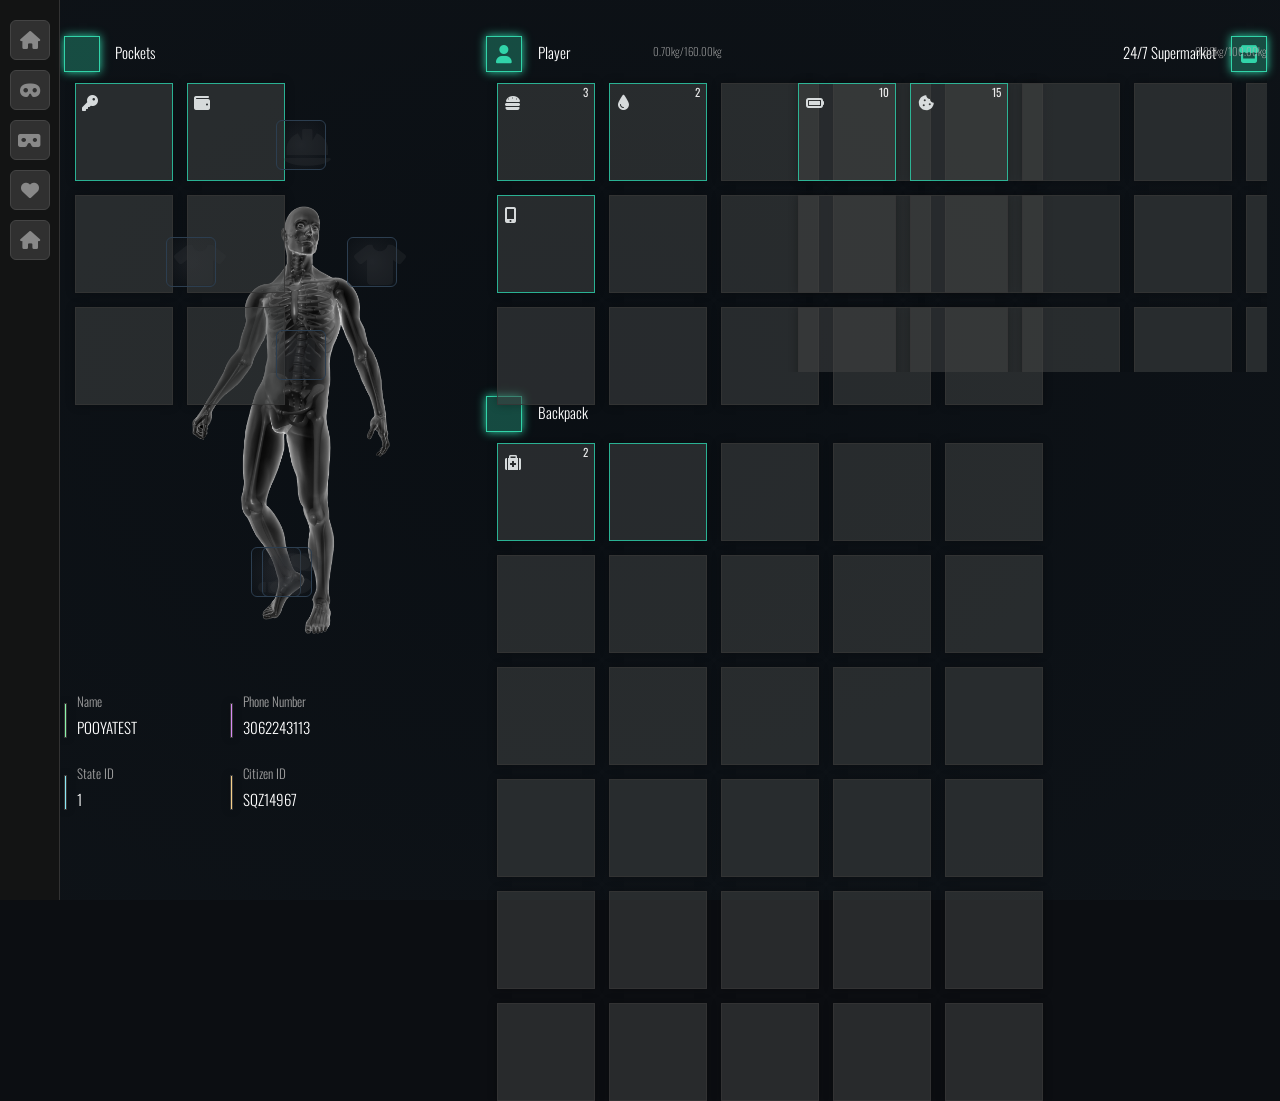
==== commit f237b5a5: "Fix UI element overlapping and improve layout spacing - Added left sidebar with navigation icons to " ====
--- a/index.html
+++ b/index.html
@@ -10,29 +10,37 @@
 <body>
     <div id="qbcore-inventory">
         <div class="inv-container">
+            <!-- Left Sidebar -->
+            <div class="left-sidebar">
+                <div class="sidebar-icon"><i class="fas fa-home"></i></div>
+                <div class="sidebar-icon"><i class="fas fa-mask"></i></div>
+                <div class="sidebar-icon"><i class="fas fa-vr-cardboard"></i></div>
+                <div class="sidebar-icon"><i class="fas fa-heart"></i></div>
+                <div class="sidebar-icon"><i class="fas fa-home"></i></div>
+            </div>
             <!-- Character Body Container -->
             <div class="player-body-container">
                 <div class="player-body">
                     <img src="body.png" alt="Character Body" style="width: 198px; height: 428px;">
                 </div>
                 
-                <!-- Equipment Slots positioned around character body -->
-                <div class="equipment-slot" data-slot="head" style="position: absolute; top: 5%; left: 45%;">
+                <!-- Equipment Slots positioned around character body with proper spacing -->
+                <div class="equipment-slot" data-slot="head" style="position: absolute; top: 2%; left: 48%; width: 50px; height: 50px;">
                     <div class="item-slot-img"><i class="fas fa-hard-hat placeholder-icon"></i></div>
                 </div>
-                <div class="equipment-slot" data-slot="left-arm" style="position: absolute; top: 25%; left: 15%;">
+                <div class="equipment-slot" data-slot="left-arm" style="position: absolute; top: 22%; left: 5%; width: 50px; height: 50px;">
                     <div class="item-slot-img"><i class="fas fa-tshirt placeholder-icon"></i></div>
                 </div>
-                <div class="equipment-slot" data-slot="right-arm" style="position: absolute; top: 25%; right: 15%;">
+                <div class="equipment-slot" data-slot="right-arm" style="position: absolute; top: 22%; right: 5%; width: 50px; height: 50px;">
                     <div class="item-slot-img"><i class="fas fa-tshirt placeholder-icon"></i></div>
                 </div>
-                <div class="equipment-slot" data-slot="body" style="position: absolute; top: 35%; left: 45%;">
+                <div class="equipment-slot" data-slot="body" style="position: absolute; top: 38%; left: 48%; width: 50px; height: 50px;">
                     <div class="item-slot-img"><i class="fas fa-vest placeholder-icon"></i></div>
                 </div>
-                <div class="equipment-slot" data-slot="left-leg" style="position: absolute; top: 70%; left: 35%;">
+                <div class="equipment-slot" data-slot="left-leg" style="position: absolute; top: 75%; left: 38%; width: 50px; height: 50px;">
                     <div class="item-slot-img"><i class="fas fa-shoe-prints placeholder-icon"></i></div>
                 </div>
-                <div class="equipment-slot" data-slot="right-leg" style="position: absolute; top: 70%; right: 35%;">
+                <div class="equipment-slot" data-slot="right-leg" style="position: absolute; top: 75%; right: 38%; width: 50px; height: 50px;">
                     <div class="item-slot-img"><i class="fas fa-shoe-prints placeholder-icon"></i></div>
                 </div>
             </div>
--- a/styles.css
+++ b/styles.css
@@ -38,43 +38,78 @@
     height: 100%;
 }
 
+/* Left Sidebar */
+.left-sidebar {
+    position: absolute;
+    left: 0;
+    top: 0;
+    width: 60px;
+    height: 100vh;
+    background-color: rgba(20, 20, 20, 0.9);
+    border-right: 1px solid #333;
+    display: flex;
+    flex-direction: column;
+    align-items: center;
+    padding-top: 20px;
+    z-index: 5;
+}
+
+.sidebar-icon {
+    width: 40px;
+    height: 40px;
+    background-color: rgba(55, 55, 55, 0.8);
+    border: 1px solid #444;
+    border-radius: 6px;
+    display: flex;
+    align-items: center;
+    justify-content: center;
+    margin-bottom: 10px;
+    cursor: pointer;
+    transition: all 0.3s ease;
+}
+
+.sidebar-icon:hover {
+    background-color: rgba(49, 212, 169, 0.2);
+    border-color: #31d4a9;
+}
+
+.sidebar-icon i {
+    font-size: 18px;
+    color: #888;
+}
+
 /* Character Body Positioning */
 .player-body-container {
     position: absolute;
-    bottom: 27.8%;
-    margin: 0 auto;
-    left: 15%;
-    right: 0;
-    text-align: center;
-    width: 15%;
-    height: 55%;
-    padding: 10%;
+    top: 12%;
+    left: 12%;
+    width: 20%;
+    height: 65%;
+    display: flex;
+    align-items: center;
+    justify-content: center;
 }
 
 .player-body {
-    position: absolute;
-    bottom: 48%;
-    margin: 0 auto;
-    left: -23%;
-    right: 0;
-    text-align: center;
-    width: 15%;
-    height: 45%;
+    position: relative;
+    width: 180px;
+    height: 390px;
 }
 
 /* Equipment Slots */
 .equipment-slot {
-    width: 60px;
-    height: 60px;
+    width: 50px;
+    height: 50px;
     background: radial-gradient(#32343961, #32343907);
     border: 1px solid #2c3e50;
-    border-radius: 8px;
+    border-radius: 6px;
     display: flex;
     align-items: center;
     justify-content: center;
     cursor: pointer;
     transition: all 0.3s ease;
     position: absolute;
+    z-index: 60;
 }
 
 .equipment-slot:hover {
@@ -87,197 +122,184 @@
 }
 
 /* Inventory Sections */
+.player-inventory-first {
+    position: absolute;
+    top: 8%;
+    left: 5%;
+    width: 180px;
+    height: 280px;
+    padding: 8px;
+    z-index: 10;
+}
+
 .player-inventory {
     position: absolute;
     top: 8%;
-    left: 38.3%;
-    width: 100.22%;
-    max-width: 102.22%;
-    height: 80%;
-    max-height: 132%;
-    float: right;
+    left: 38%;
+    width: 480px;
+    height: 300px;
+    padding: 8px;
     z-index: 100;
 }
 
-.player-inventory-first {
-    position: absolute;
-    margin-top: -0.6rem;
-    margin-left: -83%;
-    width: 19%;
-    height: 78.2%;
-    padding: 10px;
-    z-index: 10;
-}
-
 .player-inventory-backpack {
     position: absolute;
-    margin-top: 24.6rem;
-    margin-left: -1%;
-    width: 100.22%;
-    max-width: 102.22%;
-    height: 80%;
-    padding: 10px;
-    float: right;
+    top: 48%;
+    left: 38%;
+    width: 480px;
+    height: 580px;
+    padding: 8px;
     z-index: 100;
 }
 
 .other-inventory {
     position: absolute;
     top: 8%;
-    right: 1.5%;
-    width: 89%;
-    max-width: 102.22%;
-    height: 45%;
-    max-height: 132%;
-    float: right;
+    right: 1%;
+    width: 480px;
+    height: 300px;
+    padding: 8px;
     overflow-x: hidden;
-    overflow-y: scroll;
+    overflow-y: auto;
     z-index: 100;
 }
 
 /* Inventory Icons */
-.player-inventory-icon {
-    position: absolute;
-    width: 2.5%;
-    height: 4.5%;
-    padding: 9.5px;
-    left: 35.2%;
-    top: 12.5%;
+.pocket-inventory-icon {
+    position: absolute;
+    width: 36px;
+    height: 36px;
+    padding: 6px;
+    left: 5%;
+    top: 4%;
     text-align: center;
-    font-size: 23px;
+    font-size: 18px;
     color: #31d4a9;
     background-color: rgba(49, 212, 169, 0.3);
     box-shadow: 0 0 1vh #31d4a9;
     border: 1px solid #31d4a9;
-}
-
-.other-inventory-icon {
-    position: absolute;
-    width: 2.5%;
-    height: 4.5%;
-    padding: 9.5px;
-    right: 28.2%;
-    top: 12.5%;
+    display: flex;
+    align-items: center;
+    justify-content: center;
+}
+
+.player-inventory-icon {
+    position: absolute;
+    width: 36px;
+    height: 36px;
+    padding: 6px;
+    left: 38%;
+    top: 4%;
     text-align: center;
-    font-size: 23px;
+    font-size: 18px;
     color: #31d4a9;
     background-color: rgba(49, 212, 169, 0.3);
     box-shadow: 0 0 1vh #31d4a9;
     border: 1px solid #31d4a9;
-}
-
-.pocket-inventory-icon {
-    position: absolute;
-    width: 2.5%;
-    height: 4.5%;
-    padding: 9.5px;
-    left: 6.2%;
-    top: 12.5%;
+    display: flex;
+    align-items: center;
+    justify-content: center;
+}
+
+.backpack-inventory-icon {
+    position: absolute;
+    width: 36px;
+    height: 36px;
+    padding: 6px;
+    left: 38%;
+    top: 44%;
     text-align: center;
-    font-size: 23px;
+    font-size: 18px;
     color: #31d4a9;
     background-color: rgba(49, 212, 169, 0.3);
     box-shadow: 0 0 1vh #31d4a9;
     border: 1px solid #31d4a9;
-}
-
-.backpack-inventory-icon {
-    position: absolute;
-    width: 2.5%;
-    height: 4.5%;
-    padding: 9.5px;
-    left: 35.2%;
-    top: 50.5%;
+    display: flex;
+    align-items: center;
+    justify-content: center;
+}
+
+.other-inventory-icon {
+    position: absolute;
+    width: 36px;
+    height: 36px;
+    padding: 6px;
+    right: 1%;
+    top: 4%;
     text-align: center;
-    font-size: 23px;
+    font-size: 18px;
     color: #31d4a9;
     background-color: rgba(49, 212, 169, 0.3);
     box-shadow: 0 0 1vh #31d4a9;
     border: 1px solid #31d4a9;
+    display: flex;
+    align-items: center;
+    justify-content: center;
 }
 
 /* Inventory Labels */
+#pocket-inv-label {
+    position: absolute;
+    color: white;
+    font-size: 15px;
+    font-family: 'Oswald', sans-serif;
+    font-weight: 300;
+    left: 9%;
+    top: 4.5%;
+    text-transform: normal;
+}
+
 #player-inv-label {
-    position: relative;
-    color: white;
-    font-size: 20px;
-    font-family: 'Oswald', sans-serif;
-    font-weight: 300;
-    letter-spacing: 0.01vh;
-    left: 122%;
-    bottom: 31.5px;
-    float: left;
+    position: absolute;
+    color: white;
+    font-size: 15px;
+    font-family: 'Oswald', sans-serif;
+    font-weight: 300;
+    left: 42%;
+    top: 4.5%;
     text-transform: normal;
-    cursor: none;
 }
 
 #player-inv-weight {
-    position: relative;
+    position: absolute;
     color: rgb(175, 175, 175);
-    font-size: 14px;
+    font-size: 11px;
     font-weight: 200;
     font-family: 'Oswald', sans-serif;
-    letter-spacing: 0.1vh;
-    bottom: 28px;
-    right: -41.8%;
-    float: right;
+    left: 51%;
+    top: 4.8%;
+}
+
+#backpack-inv-label {
+    position: absolute;
+    color: white;
+    font-size: 15px;
+    font-family: 'Oswald', sans-serif;
+    font-weight: 300;
+    left: 42%;
+    top: 44.5%;
+    text-transform: normal;
 }
 
 #other-inv-label {
-    position: relative;
-    color: white;
-    font-size: 20px;
-    font-family: 'Oswald', sans-serif;
-    font-weight: 300;
-    letter-spacing: 0.01vh;
-    left: 49%;
-    bottom: 31.5px;
-    float: left;
+    position: absolute;
+    color: white;
+    font-size: 15px;
+    font-family: 'Oswald', sans-serif;
+    font-weight: 300;
+    right: 5%;
+    top: 4.5%;
     text-transform: normal;
-    cursor: none;
 }
 
 #other-inv-weight {
-    position: relative;
+    position: absolute;
     color: rgb(175, 175, 175);
-    font-size: 14px;
+    font-size: 11px;
     font-weight: 200;
     font-family: 'Oswald', sans-serif;
-    letter-spacing: 0.1vh;
-    bottom: 28px;
-    right: 32.5%;
-    transform: translateX(5.5%);
-    float: right;
-    cursor: none;
-    text-align: left;
-}
-
-#pocket-inv-label {
-    position: relative;
-    color: white;
-    font-size: 20px;
-    font-family: 'Oswald', sans-serif;
-    font-weight: 300;
-    letter-spacing: 0.01vh;
-    left: 9.5%;
-    bottom: -145px;
-    float: left;
-    text-transform: normal;
-    cursor: none;
-}
-
-#backpack-inv-label {
-    position: relative;
-    color: white;
-    font-size: 20px;
-    font-family: 'Oswald', sans-serif;
-    font-weight: 300;
-    letter-spacing: 0.01vh;
-    left: 35.5%;
-    margin-top: 29%;
-    float: left;
-    text-transform: normal;
-    cursor: none;
+    right: 1%;
+    top: 4.8%;
 }
 
 /* Item Slots */
@@ -366,150 +388,126 @@
 
 /* Personal Information */
 .ply-number-line {
-    overflow: hidden;
-    position: absolute;
-    font-family: 'Oswald', sans-serif;
+    position: absolute;
     background-color: rgb(137, 245, 169);
     border: 1px solid rgba(55, 55, 55, 1);
     box-shadow: 0 0 1vh rgba(0, 0, 0, 0.3);
-    top: 75%;
-    margin-left: 6%;
-    height: 5.6vh;
-    width: 0.7vh;
+    bottom: 18%;
+    left: 5%;
+    height: 35px;
+    width: 3px;
 }
 
 .player-name-title {
-    overflow: hidden;
-    position: absolute;
-    font-family: 'Oswald', sans-serif;
-    padding: 1%;
-    font-size: 1.6vh;
+    position: absolute;
+    font-family: 'Oswald', sans-serif;
+    font-size: 13px;
     color: rgb(160, 160, 160);
-    top: 73.5%;
-    margin-left: 6%;
+    bottom: 21%;
+    left: 6%;
     font-weight: 300;
 }
 
 .player-name {
-    overflow: hidden;
-    position: absolute;
-    font-family: 'Oswald', sans-serif;
-    padding: 1%;
-    font-size: 1.95vh;
-    color: white;
-    top: 75%;
-    margin-left: 6%;
+    position: absolute;
+    font-family: 'Oswald', sans-serif;
+    font-size: 15px;
+    color: white;
+    bottom: 18%;
+    left: 6%;
     font-weight: 300;
 }
 
 .phone-number-line {
-    overflow: hidden;
-    position: absolute;
-    font-family: 'Oswald', sans-serif;
+    position: absolute;
     background-color: rgb(214, 137, 245);
     border: 1px solid rgba(55, 55, 55, 1);
     box-shadow: 0 0 1vh rgba(0, 0, 0, 0.3);
-    top: 75%;
-    margin-left: 17.5%;
-    height: 5.6vh;
-    width: 0.7vh;
+    bottom: 18%;
+    left: 18%;
+    height: 35px;
+    width: 3px;
 }
 
 .phone-number-title {
-    overflow: hidden;
-    position: absolute;
-    font-family: 'Oswald', sans-serif;
-    padding: 1%;
-    font-size: 1.6vh;
+    position: absolute;
+    font-family: 'Oswald', sans-serif;
+    font-size: 13px;
     color: rgb(160, 160, 160);
-    top: 73.5%;
-    margin-left: 17.5%;
+    bottom: 21%;
+    left: 19%;
     font-weight: 300;
 }
 
 .phone-number {
-    overflow: hidden;
-    position: absolute;
-    font-family: 'Oswald', sans-serif;
-    padding: 1%;
-    font-size: 1.95vh;
-    color: white;
-    top: 75%;
-    margin-left: 17.5%;
+    position: absolute;
+    font-family: 'Oswald', sans-serif;
+    font-size: 15px;
+    color: white;
+    bottom: 18%;
+    left: 19%;
     font-weight: 300;
 }
 
 .player-id-line {
-    overflow: hidden;
-    position: absolute;
-    font-family: 'Oswald', sans-serif;
+    position: absolute;
     background-color: rgb(137, 232, 245);
     border: 1px solid rgba(55, 55, 55, 1);
     box-shadow: 0 0 1vh rgba(0, 0, 0, 0.3);
-    top: 85%;
-    margin-left: 6%;
-    height: 5.6vh;
-    width: 0.7vh;
+    bottom: 10%;
+    left: 5%;
+    height: 35px;
+    width: 3px;
 }
 
 .player-id-title {
-    overflow: hidden;
-    position: absolute;
-    font-family: 'Oswald', sans-serif;
-    padding: 1%;
-    font-size: 1.6vh;
+    position: absolute;
+    font-family: 'Oswald', sans-serif;
+    font-size: 13px;
     color: rgb(160, 160, 160);
-    top: 83.5%;
-    margin-left: 6%;
+    bottom: 13%;
+    left: 6%;
     font-weight: 300;
 }
 
 .player-id {
-    overflow: hidden;
-    position: absolute;
-    font-family: 'Oswald', sans-serif;
-    padding: 1%;
-    font-size: 1.95vh;
-    color: white;
-    top: 85%;
-    margin-left: 6%;
+    position: absolute;
+    font-family: 'Oswald', sans-serif;
+    font-size: 15px;
+    color: white;
+    bottom: 10%;
+    left: 6%;
     font-weight: 300;
 }
 
 .citizen-id-line {
-    overflow: hidden;
-    position: absolute;
-    font-family: 'Oswald', sans-serif;
+    position: absolute;
     background-color: rgb(245, 207, 137);
     border: 1px solid rgba(55, 55, 55, 1);
     box-shadow: 0 0 1vh rgba(0, 0, 0, 0.3);
-    top: 85%;
-    margin-left: 17.5%;
-    height: 5.6vh;
-    width: 0.7vh;
+    bottom: 10%;
+    left: 18%;
+    height: 35px;
+    width: 3px;
 }
 
 .citizen-id-title {
-    overflow: hidden;
-    position: absolute;
-    font-family: 'Oswald', sans-serif;
-    padding: 1%;
-    font-size: 1.6vh;
+    position: absolute;
+    font-family: 'Oswald', sans-serif;
+    font-size: 13px;
     color: rgb(160, 160, 160);
-    top: 83.5%;
-    margin-left: 17.5%;
+    bottom: 13%;
+    left: 19%;
     font-weight: 300;
 }
 
 .citizen-id {
-    overflow: hidden;
-    position: absolute;
-    font-family: 'Oswald', sans-serif;
-    padding: 1%;
-    font-size: 1.95vh;
-    color: white;
-    top: 85%;
-    margin-left: 17.5%;
+    position: absolute;
+    font-family: 'Oswald', sans-serif;
+    font-size: 15px;
+    color: white;
+    bottom: 10%;
+    left: 19%;
     font-weight: 300;
 }
 
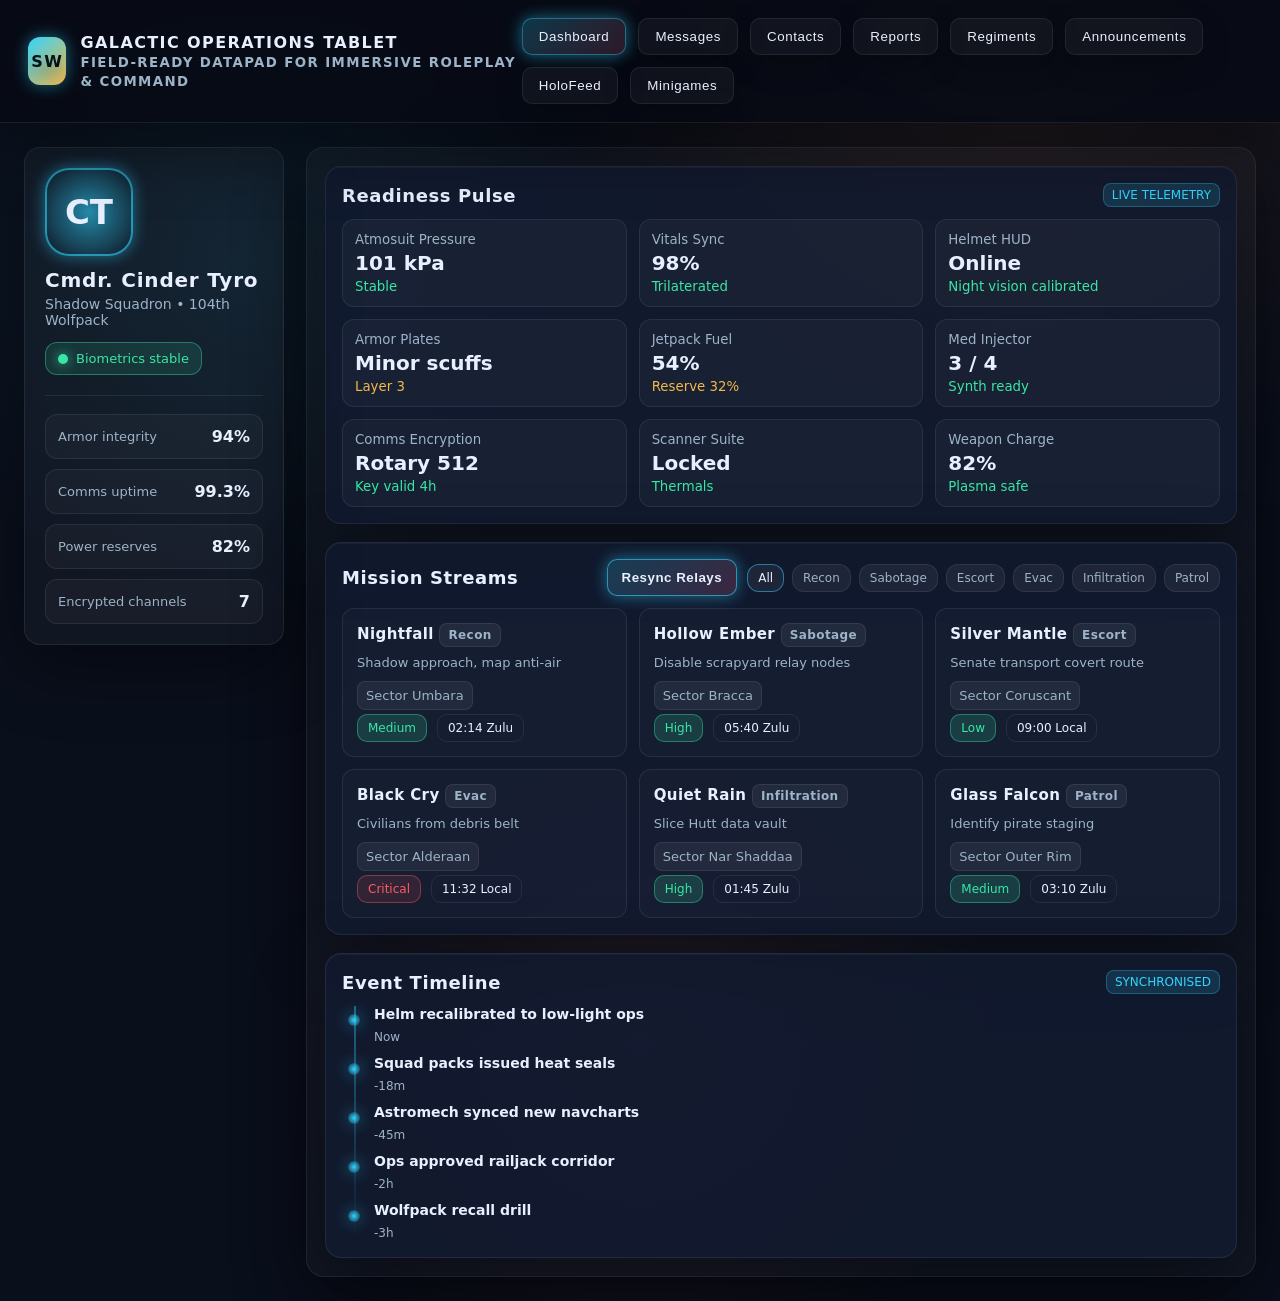
==== commit b4b19a02: "Add immersive Star Wars operations tablet UI" ====
--- a/index.html
+++ b/index.html
@@ -1,130 +1,1467 @@
 <!DOCTYPE html>
 <html lang="en">
 <head>
-    <meta charset="UTF-8">
-    <meta name="viewport" content="width=device-width, initial-scale=1.0">
-    <title>NoPixel Inventory UI - Fyntric Framework</title>
-    <link rel="stylesheet" href="styles.css">
-    <link rel="stylesheet" href="https://cdnjs.cloudflare.com/ajax/libs/font-awesome/6.0.0/css/all.min.css">
+  <meta charset="UTF-8" />
+  <meta name="viewport" content="width=device-width, initial-scale=1.0" />
+  <title>Galactic Operations Tablet</title>
+  <style>
+    :root {
+      --bg: #0a0f1c;
+      --panel: rgba(18, 26, 48, 0.82);
+      --accent: #32d5ff;
+      --accent-2: #f2b84b;
+      --accent-3: #ff6b9a;
+      --text: #e8f0ff;
+      --muted: #9db3c8;
+      --danger: #ff5c5c;
+      --success: #38e7a5;
+      --border: rgba(255, 255, 255, 0.08);
+      --shadow: 0 20px 70px rgba(0, 0, 0, 0.45);
+      --glow: 0 0 16px rgba(50, 213, 255, 0.48);
+    }
+
+    * {
+      box-sizing: border-box;
+    }
+
+    body {
+      margin: 0;
+      font-family: "Segoe UI", system-ui, -apple-system, sans-serif;
+      background: radial-gradient(circle at 20% 20%, rgba(50, 213, 255, 0.08), transparent 25%),
+        radial-gradient(circle at 80% 0%, rgba(255, 147, 74, 0.12), transparent 30%),
+        radial-gradient(circle at 50% 80%, rgba(255, 107, 154, 0.08), transparent 30%),
+        var(--bg);
+      color: var(--text);
+      min-height: 100vh;
+      display: flex;
+      flex-direction: column;
+    }
+
+    header {
+      display: flex;
+      align-items: center;
+      justify-content: space-between;
+      padding: 18px 28px;
+      background: rgba(7, 11, 20, 0.9);
+      border-bottom: 1px solid var(--border);
+      box-shadow: var(--shadow);
+      position: sticky;
+      top: 0;
+      z-index: 50;
+      backdrop-filter: blur(12px);
+    }
+
+    .title {
+      display: flex;
+      align-items: center;
+      gap: 14px;
+      text-transform: uppercase;
+      letter-spacing: 1.4px;
+      font-weight: 700;
+    }
+
+    .title .glyph {
+      width: 48px;
+      height: 48px;
+      border-radius: 12px;
+      background: linear-gradient(135deg, var(--accent), var(--accent-2));
+      display: grid;
+      place-items: center;
+      color: #04111a;
+      font-weight: 800;
+      text-shadow: 0 8px 16px rgba(0, 0, 0, 0.4);
+      box-shadow: var(--glow);
+    }
+
+    nav {
+      display: flex;
+      gap: 12px;
+      flex-wrap: wrap;
+    }
+
+    nav button {
+      padding: 10px 16px;
+      border: 1px solid var(--border);
+      background: rgba(255, 255, 255, 0.04);
+      color: var(--text);
+      border-radius: 10px;
+      cursor: pointer;
+      letter-spacing: 0.6px;
+      transition: all 0.2s ease;
+      box-shadow: 0 10px 30px rgba(0, 0, 0, 0.2);
+    }
+
+    nav button.active,
+    nav button:hover {
+      background: linear-gradient(135deg, rgba(50, 213, 255, 0.22), rgba(255, 107, 154, 0.16));
+      border-color: rgba(50, 213, 255, 0.4);
+      box-shadow: var(--glow);
+    }
+
+    main {
+      padding: 24px;
+      display: grid;
+      grid-template-columns: 260px 1fr;
+      gap: 22px;
+      flex: 1;
+    }
+
+    .sidebar {
+      background: rgba(255, 255, 255, 0.03);
+      border: 1px solid var(--border);
+      padding: 20px;
+      border-radius: 16px;
+      box-shadow: var(--shadow);
+      position: sticky;
+      top: 90px;
+      height: fit-content;
+    }
+
+    .avatar {
+      width: 88px;
+      height: 88px;
+      border-radius: 24px;
+      border: 2px solid rgba(50, 213, 255, 0.6);
+      box-shadow: var(--glow);
+      background: radial-gradient(circle, rgba(50, 213, 255, 0.6), rgba(10, 15, 28, 0.4));
+      display: grid;
+      place-items: center;
+      font-size: 34px;
+      font-weight: 800;
+      margin-bottom: 12px;
+    }
+
+    .sidebar h2 {
+      margin: 0;
+      font-size: 20px;
+      letter-spacing: 0.8px;
+    }
+
+    .sidebar .role {
+      color: var(--muted);
+      margin: 4px 0 14px;
+      font-size: 14px;
+    }
+
+    .status-chip {
+      display: inline-flex;
+      align-items: center;
+      gap: 8px;
+      padding: 8px 12px;
+      background: rgba(56, 231, 165, 0.12);
+      border: 1px solid rgba(56, 231, 165, 0.4);
+      color: var(--success);
+      border-radius: 12px;
+      font-size: 13px;
+      margin-bottom: 12px;
+    }
+
+    .metrics {
+      margin-top: 18px;
+      display: grid;
+      gap: 10px;
+    }
+
+    .metric {
+      padding: 12px;
+      border-radius: 12px;
+      border: 1px solid var(--border);
+      background: rgba(255, 255, 255, 0.03);
+      display: flex;
+      align-items: center;
+      justify-content: space-between;
+      color: var(--muted);
+      font-size: 13px;
+    }
+
+    .metric strong {
+      color: var(--text);
+      font-size: 16px;
+    }
+
+    .content {
+      background: rgba(255, 255, 255, 0.03);
+      border: 1px solid var(--border);
+      border-radius: 18px;
+      box-shadow: var(--shadow);
+      padding: 18px;
+      display: grid;
+      gap: 18px;
+    }
+
+    .section {
+      background: var(--panel);
+      border-radius: 16px;
+      border: 1px solid var(--border);
+      padding: 16px;
+      box-shadow: inset 0 1px 0 rgba(255, 255, 255, 0.04), var(--shadow);
+    }
+
+    .section-header {
+      display: flex;
+      align-items: center;
+      justify-content: space-between;
+      margin-bottom: 12px;
+      gap: 10px;
+    }
+
+    .section-title {
+      margin: 0;
+      font-size: 18px;
+      letter-spacing: 0.6px;
+      display: flex;
+      align-items: center;
+      gap: 10px;
+    }
+
+    .badge {
+      padding: 4px 8px;
+      border-radius: 8px;
+      background: rgba(50, 213, 255, 0.14);
+      border: 1px solid rgba(50, 213, 255, 0.28);
+      color: var(--accent);
+      font-size: 12px;
+      text-transform: uppercase;
+    }
+
+    .grid {
+      display: grid;
+      gap: 12px;
+    }
+
+    .grid.columns-3 {
+      grid-template-columns: repeat(auto-fit, minmax(280px, 1fr));
+    }
+
+    .grid.columns-2 {
+      grid-template-columns: repeat(auto-fit, minmax(320px, 1fr));
+    }
+
+    .card {
+      padding: 14px;
+      border-radius: 12px;
+      background: rgba(255, 255, 255, 0.02);
+      border: 1px solid var(--border);
+      transition: transform 0.15s ease, border-color 0.2s;
+    }
+
+    .card:hover {
+      transform: translateY(-2px);
+      border-color: rgba(50, 213, 255, 0.4);
+    }
+
+    .card h4 {
+      margin: 0 0 6px;
+      font-size: 15px;
+      letter-spacing: 0.4px;
+    }
+
+    .card p {
+      margin: 4px 0;
+      color: var(--muted);
+      font-size: 13px;
+      line-height: 1.5;
+    }
+
+    .tag {
+      display: inline-flex;
+      align-items: center;
+      padding: 4px 8px;
+      border-radius: 8px;
+      font-size: 12px;
+      background: rgba(255, 255, 255, 0.06);
+      border: 1px solid var(--border);
+      margin-right: 6px;
+      color: var(--muted);
+    }
+
+    .timeline {
+      display: grid;
+      gap: 10px;
+      position: relative;
+    }
+
+    .timeline::before {
+      content: "";
+      position: absolute;
+      left: 12px;
+      top: 0;
+      bottom: 0;
+      width: 2px;
+      background: linear-gradient(var(--accent), transparent);
+      opacity: 0.4;
+    }
+
+    .event {
+      padding-left: 32px;
+      position: relative;
+    }
+
+    .event::before {
+      content: "";
+      position: absolute;
+      left: 6px;
+      top: 8px;
+      width: 12px;
+      height: 12px;
+      background: radial-gradient(circle, var(--accent), transparent);
+      border-radius: 50%;
+      box-shadow: var(--glow);
+    }
+
+    .event h5 {
+      margin: 0 0 4px;
+      font-size: 14px;
+    }
+
+    .event span {
+      color: var(--muted);
+      font-size: 12px;
+    }
+
+    .controls {
+      display: flex;
+      align-items: center;
+      gap: 10px;
+      flex-wrap: wrap;
+    }
+
+    input[type="text"],
+    input[type="number"],
+    textarea,
+    select {
+      width: 100%;
+      background: rgba(255, 255, 255, 0.03);
+      border: 1px solid var(--border);
+      border-radius: 10px;
+      padding: 10px 12px;
+      color: var(--text);
+      font-size: 14px;
+      outline: none;
+      transition: border-color 0.2s;
+    }
+
+    input:focus,
+    textarea:focus,
+    select:focus {
+      border-color: rgba(50, 213, 255, 0.6);
+      box-shadow: var(--glow);
+    }
+
+    button.primary {
+      padding: 10px 14px;
+      border-radius: 10px;
+      border: 1px solid rgba(50, 213, 255, 0.6);
+      background: linear-gradient(135deg, rgba(50, 213, 255, 0.2), rgba(255, 107, 154, 0.18));
+      color: var(--text);
+      cursor: pointer;
+      font-weight: 600;
+      letter-spacing: 0.5px;
+      box-shadow: var(--glow);
+      transition: transform 0.12s ease, filter 0.2s;
+    }
+
+    button.primary:hover {
+      transform: translateY(-1px);
+      filter: brightness(1.1);
+    }
+
+    .board {
+      display: grid;
+      grid-template-columns: repeat(auto-fit, minmax(220px, 1fr));
+      gap: 12px;
+    }
+
+    .stat {
+      padding: 12px;
+      background: rgba(255, 255, 255, 0.03);
+      border: 1px solid var(--border);
+      border-radius: 12px;
+      display: grid;
+      gap: 4px;
+    }
+
+    .stat small { color: var(--muted); }
+    .stat strong { font-size: 20px; }
+
+    .announcement {
+      padding: 12px;
+      border-radius: 12px;
+      border: 1px solid var(--border);
+      background: rgba(255, 255, 255, 0.02);
+      display: grid;
+      gap: 6px;
+    }
+
+    .announcement .meta {
+      display: flex;
+      align-items: center;
+      gap: 10px;
+      color: var(--muted);
+      font-size: 12px;
+    }
+
+    .feed {
+      display: grid;
+      gap: 12px;
+    }
+
+    .tweet {
+      border-radius: 12px;
+      border: 1px solid var(--border);
+      background: rgba(255, 255, 255, 0.02);
+      padding: 12px;
+      display: grid;
+      gap: 8px;
+    }
+
+    .tweet-header {
+      display: flex;
+      align-items: center;
+      justify-content: space-between;
+      gap: 8px;
+    }
+
+    .tweet-user { display: flex; gap: 8px; align-items: center; }
+
+    .circle {
+      width: 34px;
+      height: 34px;
+      border-radius: 50%;
+      background: linear-gradient(135deg, rgba(50, 213, 255, 0.36), rgba(255, 107, 154, 0.26));
+      border: 1px solid rgba(50, 213, 255, 0.4);
+    }
+
+    .tweet-actions {
+      display: flex;
+      gap: 12px;
+      color: var(--muted);
+      font-size: 13px;
+    }
+
+    .games-grid {
+      display: grid;
+      grid-template-columns: repeat(auto-fit, minmax(260px, 1fr));
+      gap: 12px;
+    }
+
+    .game-card {
+      padding: 14px;
+      border-radius: 12px;
+      border: 1px solid var(--border);
+      background: rgba(255, 255, 255, 0.02);
+      display: grid;
+      gap: 10px;
+    }
+
+    .game-board {
+      display: grid;
+      gap: 6px;
+    }
+
+    .holo-grid {
+      display: grid;
+      grid-template-columns: repeat(4, 1fr);
+      gap: 6px;
+    }
+
+    .holo-cell {
+      padding: 12px;
+      border-radius: 10px;
+      border: 1px solid var(--border);
+      text-align: center;
+      cursor: pointer;
+      transition: background 0.2s, transform 0.1s ease;
+      background: rgba(255, 255, 255, 0.02);
+    }
+
+    .holo-cell.active { background: rgba(50, 213, 255, 0.14); transform: translateY(-1px); }
+    .holo-cell.correct { background: rgba(56, 231, 165, 0.22); }
+    .holo-cell.wrong { background: rgba(255, 92, 92, 0.2); }
+
+    .log {
+      height: 150px;
+      overflow: auto;
+      background: rgba(0, 0, 0, 0.28);
+      border-radius: 10px;
+      padding: 10px;
+      border: 1px solid var(--border);
+      font-family: "JetBrains Mono", monospace;
+      font-size: 12px;
+      color: var(--muted);
+    }
+
+    .table {
+      width: 100%;
+      border-collapse: collapse;
+      color: var(--text);
+    }
+
+    .table th,
+    .table td {
+      padding: 10px;
+      text-align: left;
+      border-bottom: 1px solid var(--border);
+      font-size: 13px;
+    }
+
+    .table th { color: var(--muted); font-weight: 500; text-transform: uppercase; letter-spacing: 0.4px; }
+
+    .pill {
+      padding: 6px 10px;
+      border-radius: 10px;
+      font-size: 12px;
+      border: 1px solid var(--border);
+      display: inline-flex;
+      gap: 6px;
+      align-items: center;
+    }
+
+    .pill.online { background: rgba(56, 231, 165, 0.16); color: var(--success); border-color: rgba(56, 231, 165, 0.4); }
+    .pill.offline { background: rgba(255, 92, 92, 0.12); color: var(--danger); border-color: rgba(255, 92, 92, 0.4); }
+
+    .flex {
+      display: flex;
+      gap: 10px;
+      align-items: center;
+      flex-wrap: wrap;
+    }
+
+    .scroll-row {
+      display: grid;
+      grid-auto-flow: column;
+      grid-auto-columns: 260px;
+      gap: 10px;
+      overflow-x: auto;
+      padding-bottom: 6px;
+    }
+
+    .beacon {
+      width: 10px;
+      height: 10px;
+      border-radius: 50%;
+      background: var(--success);
+      box-shadow: 0 0 12px rgba(56, 231, 165, 0.8);
+    }
+
+    .divider {
+      height: 1px;
+      background: var(--border);
+      margin: 8px 0;
+    }
+
+    .chip-row { display: flex; gap: 8px; flex-wrap: wrap; }
+
+    .chip {
+      padding: 6px 10px;
+      border-radius: 12px;
+      background: rgba(255, 255, 255, 0.06);
+      border: 1px solid var(--border);
+      font-size: 12px;
+      color: var(--muted);
+      cursor: pointer;
+      transition: 0.2s;
+    }
+
+    .chip.active { border-color: rgba(50, 213, 255, 0.5); color: var(--text); }
+
+    @media (max-width: 1024px) {
+      main { grid-template-columns: 1fr; }
+      .sidebar { position: relative; top: 0; }
+    }
+  </style>
 </head>
 <body>
-    <div id="qbcore-inventory">
-        <div class="inv-container">
-            <!-- Left Sidebar -->
-            <div class="left-sidebar">
-                <div class="sidebar-icon"><i class="fas fa-home"></i></div>
-                <div class="sidebar-icon"><i class="fas fa-mask"></i></div>
-                <div class="sidebar-icon"><i class="fas fa-vr-cardboard"></i></div>
-                <div class="sidebar-icon"><i class="fas fa-heart"></i></div>
-                <div class="sidebar-icon"><i class="fas fa-home"></i></div>
+  <header>
+    <div class="title">
+      <div class="glyph">SW</div>
+      <div>
+        <div>Galactic Operations Tablet</div>
+        <small style="color: var(--muted);">Field-ready datapad for immersive roleplay & command</small>
+      </div>
+    </div>
+    <nav id="navTabs"></nav>
+  </header>
+  <main>
+    <aside class="sidebar">
+      <div class="avatar">CT</div>
+      <h2>Cmdr. Cinder Tyro</h2>
+      <div class="role">Shadow Squadron • 104th Wolfpack</div>
+      <div class="status-chip"><span class="beacon"></span> Biometrics stable</div>
+      <div class="divider"></div>
+      <div class="metrics">
+        <div class="metric"><span>Armor integrity</span><strong id="armorIntegrity">94%</strong></div>
+        <div class="metric"><span>Comms uptime</span><strong>99.3%</strong></div>
+        <div class="metric"><span>Power reserves</span><strong>82%</strong></div>
+        <div class="metric"><span>Encrypted channels</span><strong>7</strong></div>
+      </div>
+    </aside>
+
+    <section class="content" id="content"></section>
+  </main>
+
+  <template id="template-dashboard">
+    <div class="section">
+      <div class="section-header">
+        <h3 class="section-title">Readiness Pulse</h3>
+        <div class="badge">Live Telemetry</div>
+      </div>
+      <div class="board" id="readinessBoard"></div>
+    </div>
+    <div class="section">
+      <div class="section-header">
+        <h3 class="section-title">Mission Streams</h3>
+        <div class="controls">
+          <button class="primary" id="syncStreams">Resync Relays</button>
+          <div class="chip-row" id="missionFilters"></div>
+        </div>
+      </div>
+      <div class="grid columns-3" id="missionGrid"></div>
+    </div>
+    <div class="section">
+      <div class="section-header">
+        <h3 class="section-title">Event Timeline</h3>
+        <span class="badge">Synchronised</span>
+      </div>
+      <div class="timeline" id="timeline"></div>
+    </div>
+  </template>
+
+  <template id="template-messages">
+    <div class="section">
+      <div class="section-header">
+        <h3 class="section-title">Encrypted Channels</h3>
+        <div class="controls">
+          <select id="channelSelect"></select>
+          <button class="primary" id="createThread">New Thread</button>
+        </div>
+      </div>
+      <div class="grid columns-2">
+        <div class="card">
+          <h4>Conversation</h4>
+          <div class="log" id="messageLog"></div>
+          <div class="controls" style="margin-top: 10px;">
+            <input type="text" id="messageInput" placeholder="Transmit encrypted payload" />
+            <button class="primary" id="sendMessage">Send</button>
+          </div>
+        </div>
+        <div class="card">
+          <h4>Channel Insights</h4>
+          <div class="board" id="messageStats"></div>
+          <div class="divider"></div>
+          <div class="timeline" id="commsTimeline"></div>
+        </div>
+      </div>
+    </div>
+  </template>
+
+  <template id="template-contacts">
+    <div class="section">
+      <div class="section-header">
+        <h3 class="section-title">Contacts & Identities</h3>
+        <div class="controls">
+          <input type="text" id="contactSearch" placeholder="Search by callsign or frequency" />
+          <button class="primary" id="addContact">Add Contact</button>
+        </div>
+      </div>
+      <div class="grid columns-3" id="contactGrid"></div>
+    </div>
+    <div class="section">
+      <div class="section-header">
+        <h3 class="section-title">Security Clearances</h3>
+        <span class="badge">Auto Audited</span>
+      </div>
+      <table class="table" id="clearanceTable"></table>
+    </div>
+  </template>
+
+  <template id="template-reports">
+    <div class="section">
+      <div class="section-header">
+        <h3 class="section-title">Mission Reports</h3>
+        <div class="controls">
+          <input type="text" id="reportTitle" placeholder="Operation codename" />
+          <input type="text" id="reportSector" placeholder="Sector / System" />
+          <button class="primary" id="fileReport">File Report</button>
+        </div>
+      </div>
+      <div class="grid columns-2">
+        <div class="card">
+          <textarea id="reportBody" rows="10" placeholder="Detail actions, outcomes, squad performance, anomalies, intel" style="resize: vertical;"></textarea>
+          <div class="controls">
+            <select id="reportUrgency">
+              <option value="routine">Routine</option>
+              <option value="priority">Priority</option>
+              <option value="critical">Critical</option>
+            </select>
+            <input type="text" id="reportTags" placeholder="Tags: siege, stealth, evac" />
+          </div>
+        </div>
+        <div class="card">
+          <h4>Recent Reports</h4>
+          <div class="scroll-row" id="reportRow"></div>
+          <div class="divider"></div>
+          <div class="timeline" id="reportTimeline"></div>
+        </div>
+      </div>
+    </div>
+  </template>
+
+  <template id="template-regiments">
+    <div class="section">
+      <div class="section-header">
+        <h3 class="section-title">Regiment Command</h3>
+        <div class="controls">
+          <select id="regimentSelect"></select>
+          <button class="primary" id="deployDrill">Schedule Drill</button>
+          <button class="primary" id="cloneRecall">Rapid Recall</button>
+        </div>
+      </div>
+      <div class="grid columns-3" id="regimentGrid"></div>
+    </div>
+    <div class="section">
+      <div class="section-header">
+        <h3 class="section-title">Training Queue</h3>
+        <span class="badge">Live</span>
+      </div>
+      <div class="grid columns-2">
+        <div class="card">
+          <h4>Simulations</h4>
+          <div class="timeline" id="trainingTimeline"></div>
+        </div>
+        <div class="card">
+          <h4>Logistics</h4>
+          <table class="table" id="logisticsTable"></table>
+        </div>
+      </div>
+    </div>
+  </template>
+
+  <template id="template-announcements">
+    <div class="section">
+      <div class="section-header">
+        <h3 class="section-title">Announcements</h3>
+        <div class="controls">
+          <input type="text" id="announcementTitle" placeholder="Headline" />
+          <input type="text" id="announcementChannel" placeholder="Channel" />
+          <button class="primary" id="broadcastAnnouncement">Broadcast</button>
+        </div>
+      </div>
+      <textarea id="announcementBody" rows="6" placeholder="Briefings, alerts, morale boosts, intel drops" style="resize: vertical;"></textarea>
+      <div class="grid columns-2" id="announcementGrid"></div>
+    </div>
+  </template>
+
+  <template id="template-holofeed">
+    <div class="section">
+      <div class="section-header">
+        <h3 class="section-title">HoloFeed</h3>
+        <div class="controls">
+          <input type="text" id="holoMessage" placeholder="Share field update" />
+          <button class="primary" id="postHolo">Post</button>
+        </div>
+      </div>
+      <div class="feed" id="holoFeed"></div>
+    </div>
+  </template>
+
+  <template id="template-games">
+    <div class="section">
+      <div class="section-header">
+        <h3 class="section-title">Minigames</h3>
+        <span class="badge">Off-duty Sim</span>
+      </div>
+      <div class="games-grid">
+        <div class="game-card">
+          <h4>Dejarik Pattern Memory</h4>
+          <div class="game-board">
+            <div class="holo-grid" id="memoryGrid"></div>
+            <div class="controls">
+              <button class="primary" id="startMemory">Start Sequence</button>
+              <div class="pill" id="memoryStatus">Ready</div>
             </div>
-            <!-- Character Body Container -->
-            <div class="player-body-container">
-                <div class="player-body">
-                    <img src="body.png" alt="Character Body" style="width: 198px; height: 428px;">
-                </div>
-                
-                <!-- Equipment Slots positioned around character body with proper spacing -->
-                <div class="equipment-slot" data-slot="head" style="position: absolute; top: 2%; left: 48%; width: 50px; height: 50px;">
-                    <div class="item-slot-img"><i class="fas fa-hard-hat placeholder-icon"></i></div>
-                </div>
-                <div class="equipment-slot" data-slot="left-arm" style="position: absolute; top: 22%; left: 5%; width: 50px; height: 50px;">
-                    <div class="item-slot-img"><i class="fas fa-tshirt placeholder-icon"></i></div>
-                </div>
-                <div class="equipment-slot" data-slot="right-arm" style="position: absolute; top: 22%; right: 5%; width: 50px; height: 50px;">
-                    <div class="item-slot-img"><i class="fas fa-tshirt placeholder-icon"></i></div>
-                </div>
-                <div class="equipment-slot" data-slot="body" style="position: absolute; top: 38%; left: 48%; width: 50px; height: 50px;">
-                    <div class="item-slot-img"><i class="fas fa-vest placeholder-icon"></i></div>
-                </div>
-                <div class="equipment-slot" data-slot="left-leg" style="position: absolute; top: 75%; left: 38%; width: 50px; height: 50px;">
-                    <div class="item-slot-img"><i class="fas fa-shoe-prints placeholder-icon"></i></div>
-                </div>
-                <div class="equipment-slot" data-slot="right-leg" style="position: absolute; top: 75%; right: 38%; width: 50px; height: 50px;">
-                    <div class="item-slot-img"><i class="fas fa-shoe-prints placeholder-icon"></i></div>
-                </div>
+          </div>
+        </div>
+        <div class="game-card">
+          <h4>Hyperdrive Calibration</h4>
+          <div class="controls">
+            <input type="range" id="calibrationRange" min="0" max="100" value="50" />
+            <button class="primary" id="tuneDrive">Tune</button>
+            <div class="pill" id="calibrationState">Neutral</div>
+          </div>
+          <div class="log" id="calibrationLog"></div>
+        </div>
+        <div class="game-card">
+          <h4>Starfighter Dice</h4>
+          <div class="controls">
+            <button class="primary" id="rollDice">Roll Attack</button>
+            <div class="pill" id="diceResult">Awaiting</div>
+          </div>
+          <div class="log" id="diceLog"></div>
+        </div>
+      </div>
+    </div>
+  </template>
+
+  <script>
+    const navConfig = [
+      { id: 'dashboard', label: 'Dashboard' },
+      { id: 'messages', label: 'Messages' },
+      { id: 'contacts', label: 'Contacts' },
+      { id: 'reports', label: 'Reports' },
+      { id: 'regiments', label: 'Regiments' },
+      { id: 'announcements', label: 'Announcements' },
+      { id: 'holofeed', label: 'HoloFeed' },
+      { id: 'games', label: 'Minigames' }
+    ];
+
+    const state = {
+      activeTab: 'dashboard',
+      readiness: [
+        { title: 'Atmosuit Pressure', value: '101 kPa', meta: 'Stable', tone: 'good' },
+        { title: 'Vitals Sync', value: '98%', meta: 'Trilaterated', tone: 'good' },
+        { title: 'Helmet HUD', value: 'Online', meta: 'Night vision calibrated', tone: 'good' },
+        { title: 'Armor Plates', value: 'Minor scuffs', meta: 'Layer 3', tone: 'warn' },
+        { title: 'Jetpack Fuel', value: '54%', meta: 'Reserve 32%', tone: 'warn' },
+        { title: 'Med Injector', value: '3 / 4', meta: 'Synth ready', tone: 'good' },
+        { title: 'Comms Encryption', value: 'Rotary 512', meta: 'Key valid 4h', tone: 'good' },
+        { title: 'Scanner Suite', value: 'Locked', meta: 'Thermals', tone: 'good' },
+        { title: 'Weapon Charge', value: '82%', meta: 'Plasma safe', tone: 'good' }
+      ],
+      missions: [
+        { name: 'Nightfall', type: 'Recon', sector: 'Umbara', detail: 'Shadow approach, map anti-air', threat: 'Medium', time: '02:14 Zulu' },
+        { name: 'Hollow Ember', type: 'Sabotage', sector: 'Bracca', detail: 'Disable scrapyard relay nodes', threat: 'High', time: '05:40 Zulu' },
+        { name: 'Silver Mantle', type: 'Escort', sector: 'Coruscant', detail: 'Senate transport covert route', threat: 'Low', time: '09:00 Local' },
+        { name: 'Black Cry', type: 'Evac', sector: 'Alderaan', detail: 'Civilians from debris belt', threat: 'Critical', time: '11:32 Local' },
+        { name: 'Quiet Rain', type: 'Infiltration', sector: 'Nar Shaddaa', detail: 'Slice Hutt data vault', threat: 'High', time: '01:45 Zulu' },
+        { name: 'Glass Falcon', type: 'Patrol', sector: 'Outer Rim', detail: 'Identify pirate staging', threat: 'Medium', time: '03:10 Zulu' }
+      ],
+      events: [
+        { title: 'Helm recalibrated to low-light ops', time: 'Now' },
+        { title: 'Squad packs issued heat seals', time: '-18m' },
+        { title: 'Astromech synced new navcharts', time: '-45m' },
+        { title: 'Ops approved railjack corridor', time: '-2h' },
+        { title: 'Wolfpack recall drill', time: '-3h' }
+      ],
+      channels: [
+        { id: 'shadow', name: 'Shadow Ops', history: ['Lead: We breach in 2.', 'Echo: Charges set.', 'Lead: Mask helmets.'] },
+        { id: 'command', name: 'Command', history: ['CC: Report your resupply.', 'Tyro: Ammo full.', 'CC: Lock in freq-77.'] },
+        { id: 'civilian', name: 'Civ Evac', history: ['Ops: Transport queue 3.', 'Med: Triage alpha ready.', 'Ops: Maintain calm.'] }
+      ],
+      contacts: [
+        { name: 'Ahsoka Tano', freq: '337.22', role: 'Jedi Liaison', status: 'online', tags: ['Jedi', 'Recon'] },
+        { name: 'Commander Wolffe', freq: '201.05', role: '104th Lead', status: 'online', tags: ['Wolfpack', 'Command'] },
+        { name: 'Trapper', freq: '189.44', role: 'Sniper', status: 'offline', tags: ['Marksman'] },
+        { name: 'Sinker', freq: '189.45', role: 'Pilot', status: 'online', tags: ['Pilot'] },
+        { name: 'Plo Koon', freq: '090.00', role: 'General', status: 'online', tags: ['Jedi', 'Command'] },
+        { name: 'Bo-Katan Kryze', freq: '902.12', role: 'Nite Owl', status: 'offline', tags: ['Mandalore'] }
+      ],
+      reports: [
+        { title: 'Siege of Kothlis', sector: 'Bothan', urgency: 'priority', tags: ['siege', 'intel'], body: 'Engaged heavy anti-armor. Requested artillery; clone losses minimal. Retrieved intel caches.', time: '-4h' },
+        { title: 'Shadow on Christophsis', sector: 'Christophsis', urgency: 'critical', tags: ['stealth', 'sapper'], body: 'Droid foundry collapsed after charges. HVT escaped via vent shafts.', time: '-1d' }
+      ],
+      regiments: [
+        { name: '104th Wolfpack', strength: 240, readiness: 0.88, specialty: 'Urban siege', drills: 12 },
+        { name: '212th Attack', strength: 320, readiness: 0.74, specialty: 'Open desert', drills: 18 },
+        { name: '41st Elite', strength: 180, readiness: 0.91, specialty: 'Jungle recon', drills: 15 },
+        { name: '501st Legion', strength: 410, readiness: 0.69, specialty: 'Shock assault', drills: 22 }
+      ],
+      trainings: [
+        { title: 'Underbarrel breaching', time: '00:45', lead: 'Trapper', status: 'Queued' },
+        { title: 'Zero-G boarding', time: '02:10', lead: 'Sinker', status: 'Live' },
+        { title: 'Ion dampener fitting', time: '03:00', lead: 'Techno', status: 'Queued' }
+      ],
+      logistics: [
+        { item: 'Ammo crates', qty: 38, eta: '00:16', status: 'Inbound' },
+        { item: 'Field rations', qty: 120, eta: '01:04', status: 'Stocked' },
+        { item: 'Medpacks', qty: 42, eta: '00:45', status: 'Inbound' }
+      ],
+      announcements: [
+        { title: 'Armor seal check', channel: 'Wolfpack', body: 'All troopers run gasket seals before boarding LAAT. Report leaks to Techno.', time: 'Now' },
+        { title: 'Quiet approach', channel: 'Shadow Ops', body: 'No open comms beyond squad net. Helmet lights off.', time: '-45m' }
+      ],
+      holofeed: [
+        { user: 'ARC-77 Fordo', handle: '@Fordo', text: 'Slicing Separatist beacon. They had no firewall.', time: '2m', reactions: 42 },
+        { user: 'Ahsoka', handle: '@Snips', text: 'Remember: trust the Force, even in the dark.', time: '10m', reactions: 103 },
+        { user: 'Wrecker', handle: '@Wreck', text: 'Lifted a gunship wing for fun. Shouldn\'t have? maybe.', time: '22m', reactions: 88 }
+      ],
+      memorySequence: [],
+      playerSequence: [],
+      calibrationLog: [],
+      diceLog: []
+    };
+
+    const tabHandlers = {
+      dashboard: renderDashboard,
+      messages: renderMessages,
+      contacts: renderContacts,
+      reports: renderReports,
+      regiments: renderRegiments,
+      announcements: renderAnnouncements,
+      holofeed: renderHoloFeed,
+      games: renderGames
+    };
+
+    function init() {
+      const nav = document.getElementById('navTabs');
+      navConfig.forEach((tab) => {
+        const btn = document.createElement('button');
+        btn.textContent = tab.label;
+        btn.dataset.tab = tab.id;
+        btn.classList.toggle('active', tab.id === state.activeTab);
+        btn.addEventListener('click', () => switchTab(tab.id));
+        nav.appendChild(btn);
+      });
+      switchTab(state.activeTab);
+    }
+
+    function switchTab(id) {
+      state.activeTab = id;
+      document.querySelectorAll('nav button').forEach((btn) => btn.classList.toggle('active', btn.dataset.tab === id));
+      const tmpl = document.getElementById(`template-${id}`);
+      const content = document.getElementById('content');
+      content.innerHTML = tmpl.innerHTML;
+      tabHandlers[id]();
+    }
+
+    function createStatCard(stat) {
+      const div = document.createElement('div');
+      div.className = 'stat';
+      const badgeTone = stat.tone === 'warn' ? 'var(--accent-2)' : 'var(--success)';
+      div.innerHTML = `<small>${stat.title}</small><strong>${stat.value}</strong><small style="color:${badgeTone}">${stat.meta}</small>`;
+      return div;
+    }
+
+    function renderDashboard() {
+      const board = document.getElementById('readinessBoard');
+      board.innerHTML = '';
+      state.readiness.forEach((s) => board.appendChild(createStatCard(s)));
+
+      const filterRow = document.getElementById('missionFilters');
+      const uniqueTypes = [...new Set(state.missions.map((m) => m.type))];
+      filterRow.innerHTML = '';
+      const allChip = createChip('All', true, () => renderMissions());
+      filterRow.appendChild(allChip);
+      uniqueTypes.forEach((type) => {
+        const chip = createChip(type, false, () => renderMissions(type));
+        filterRow.appendChild(chip);
+      });
+
+      document.getElementById('syncStreams').addEventListener('click', () => {
+        const newEvent = { title: 'Relays resynced', time: 'Now' };
+        state.events.unshift(newEvent);
+        renderTimeline();
+      });
+
+      renderMissions();
+      renderTimeline();
+    }
+
+    function createChip(label, active, onClick) {
+      const chip = document.createElement('div');
+      chip.className = 'chip';
+      chip.textContent = label;
+      chip.classList.toggle('active', active);
+      chip.addEventListener('click', () => {
+        document.querySelectorAll('.chip-row .chip').forEach((c) => c.classList.remove('active'));
+        chip.classList.add('active');
+        onClick();
+      });
+      return chip;
+    }
+
+    function renderMissions(filterType) {
+      const grid = document.getElementById('missionGrid');
+      if (!grid) return;
+      grid.innerHTML = '';
+      state.missions
+        .filter((m) => !filterType || m.type === filterType)
+        .forEach((mission) => {
+          const card = document.createElement('div');
+          card.className = 'card';
+          card.innerHTML = `
+            <h4>${mission.name} <span class="tag">${mission.type}</span></h4>
+            <p>${mission.detail}</p>
+            <p class="tag">Sector ${mission.sector}</p>
+            <div class="flex">
+              <span class="pill ${mission.threat === 'Critical' ? 'offline' : 'online'}">${mission.threat}</span>
+              <span class="pill">${mission.time}</span>
             </div>
-
-            <!-- Pockets Inventory -->
-            <div class="pocket-inventory-icon">
-                <i class="fas fa-pocket"></i>
+          `;
+          grid.appendChild(card);
+        });
+    }
+
+    function renderTimeline() {
+      const timeline = document.getElementById('timeline');
+      if (!timeline) return;
+      timeline.innerHTML = '';
+      state.events.forEach((event) => {
+        const node = document.createElement('div');
+        node.className = 'event';
+        node.innerHTML = `<h5>${event.title}</h5><span>${event.time}</span>`;
+        timeline.appendChild(node);
+      });
+    }
+
+    function renderMessages() {
+      const channelSelect = document.getElementById('channelSelect');
+      channelSelect.innerHTML = '';
+      state.channels.forEach((ch) => {
+        const opt = document.createElement('option');
+        opt.value = ch.id;
+        opt.textContent = ch.name;
+        channelSelect.appendChild(opt);
+      });
+      channelSelect.value = state.channels[0].id;
+      channelSelect.addEventListener('change', renderMessageLog);
+
+      document.getElementById('createThread').addEventListener('click', () => {
+        const id = `channel-${Date.now()}`;
+        const name = `Thread ${state.channels.length + 1}`;
+        state.channels.push({ id, name, history: ['New thread created'] });
+        renderMessages();
+      });
+
+      document.getElementById('sendMessage').addEventListener('click', () => {
+        const message = document.getElementById('messageInput').value.trim();
+        if (!message) return;
+        const channel = state.channels.find((c) => c.id === channelSelect.value);
+        channel.history.push(`You: ${message}`);
+        document.getElementById('messageInput').value = '';
+        renderMessageLog();
+        updateMessageStats();
+        logCommsEvent('Outbound packet transmitted');
+      });
+
+      renderMessageLog();
+      updateMessageStats();
+      renderCommsTimeline();
+    }
+
+    function renderMessageLog() {
+      const log = document.getElementById('messageLog');
+      const channelSelect = document.getElementById('channelSelect');
+      const channel = state.channels.find((c) => c.id === channelSelect.value);
+      log.innerHTML = channel.history.map((line) => `• ${line}`).join('<br>');
+      log.scrollTop = log.scrollHeight;
+    }
+
+    function updateMessageStats() {
+      const stats = document.getElementById('messageStats');
+      if (!stats) return;
+      stats.innerHTML = '';
+      const total = state.channels.reduce((sum, c) => sum + c.history.length, 0);
+      const statData = [
+        { title: 'Channels', value: state.channels.length, meta: 'Active relays', tone: 'good' },
+        { title: 'Total messages', value: total, meta: 'Transcripts', tone: 'warn' },
+        { title: 'Signal integrity', value: '97%', meta: 'Triple handshake', tone: 'good' }
+      ];
+      statData.forEach((s) => stats.appendChild(createStatCard(s)));
+    }
+
+    function renderCommsTimeline() {
+      const timeline = document.getElementById('commsTimeline');
+      if (!timeline) return;
+      timeline.innerHTML = '';
+      const entries = [
+        'Pinged encrypted relay.',
+        'Handshake validated.',
+        'Packet verified.',
+        'Mesh balanced across relays.'
+      ];
+      entries.forEach((entry, idx) => {
+        const node = document.createElement('div');
+        node.className = 'event';
+        node.innerHTML = `<h5>${entry}</h5><span>- ${idx * 3}m</span>`;
+        timeline.appendChild(node);
+      });
+    }
+
+    function logCommsEvent(text) {
+      const timeline = document.getElementById('commsTimeline');
+      if (!timeline) return;
+      const node = document.createElement('div');
+      node.className = 'event';
+      node.innerHTML = `<h5>${text}</h5><span>Now</span>`;
+      timeline.prepend(node);
+    }
+
+    function renderContacts() {
+      const grid = document.getElementById('contactGrid');
+      grid.innerHTML = '';
+      state.contacts.forEach((contact) => grid.appendChild(createContactCard(contact)));
+      document.getElementById('contactSearch').addEventListener('input', handleContactSearch);
+      document.getElementById('addContact').addEventListener('click', addContact);
+      renderClearances();
+    }
+
+    function createContactCard(contact) {
+      const card = document.createElement('div');
+      card.className = 'card';
+      const statusClass = contact.status === 'online' ? 'online' : 'offline';
+      card.innerHTML = `
+        <div class="flex" style="justify-content: space-between;">
+          <div>
+            <h4>${contact.name}</h4>
+            <p>${contact.role}</p>
+            <p class="tag">Freq ${contact.freq}</p>
+          </div>
+          <span class="pill ${statusClass}">${contact.status}</span>
+        </div>
+        <div class="chip-row">${contact.tags.map((t) => `<span class="chip">${t}</span>`).join('')}</div>
+        <div class="controls" style="margin-top: 8px;">
+          <button class="primary" data-name="${contact.name}">Ping</button>
+          <button class="primary" data-remove="${contact.name}" style="border-color: rgba(255,92,92,0.6);">Remove</button>
+        </div>
+      `;
+      card.querySelectorAll('[data-remove]').forEach((btn) => btn.addEventListener('click', () => removeContact(btn.dataset.remove)));
+      card.querySelectorAll('[data-name]').forEach((btn) => btn.addEventListener('click', () => pingContact(btn.dataset.name)));
+      return card;
+    }
+
+    function handleContactSearch(e) {
+      const term = e.target.value.toLowerCase();
+      const grid = document.getElementById('contactGrid');
+      grid.innerHTML = '';
+      state.contacts
+        .filter((c) => c.name.toLowerCase().includes(term) || c.freq.includes(term) || c.role.toLowerCase().includes(term))
+        .forEach((contact) => grid.appendChild(createContactCard(contact)));
+    }
+
+    function addContact() {
+      const name = prompt('Contact name / callsign');
+      const freq = prompt('Frequency');
+      const role = prompt('Role / Notes');
+      if (!name || !freq) return;
+      state.contacts.push({ name, freq, role: role || 'Unknown', status: 'online', tags: ['Custom'] });
+      renderContacts();
+    }
+
+    function removeContact(name) {
+      state.contacts = state.contacts.filter((c) => c.name !== name);
+      renderContacts();
+    }
+
+    function pingContact(name) {
+      alert(`Ping sent to ${name}`);
+    }
+
+    function renderClearances() {
+      const table = document.getElementById('clearanceTable');
+      table.innerHTML = '<tr><th>Name</th><th>Clearance</th><th>Last Audit</th></tr>';
+      state.contacts.forEach((c) => {
+        const level = c.tags.includes('Jedi') ? 'J-Prime' : c.tags.includes('Command') ? 'C2' : 'A3';
+        const row = document.createElement('tr');
+        row.innerHTML = `<td>${c.name}</td><td>${level}</td><td>- ${Math.floor(Math.random() * 5)}h</td>`;
+        table.appendChild(row);
+      });
+    }
+
+    function renderReports() {
+      document.getElementById('fileReport').addEventListener('click', fileReport);
+      renderReportCards();
+      renderReportTimeline();
+    }
+
+    function fileReport() {
+      const title = document.getElementById('reportTitle').value.trim();
+      const sector = document.getElementById('reportSector').value.trim();
+      const body = document.getElementById('reportBody').value.trim();
+      const urgency = document.getElementById('reportUrgency').value;
+      const tags = document.getElementById('reportTags').value.split(',').map((t) => t.trim()).filter(Boolean);
+      if (!title || !body) return alert('Missing title or body');
+      state.reports.unshift({ title, sector: sector || 'Unknown', urgency, tags, body, time: 'Now' });
+      document.getElementById('reportTitle').value = '';
+      document.getElementById('reportSector').value = '';
+      document.getElementById('reportBody').value = '';
+      document.getElementById('reportTags').value = '';
+      renderReportCards();
+      renderReportTimeline();
+    }
+
+    function renderReportCards() {
+      const row = document.getElementById('reportRow');
+      if (!row) return;
+      row.innerHTML = '';
+      state.reports.forEach((r) => {
+        const card = document.createElement('div');
+        card.className = 'card';
+        card.innerHTML = `
+          <h4>${r.title}</h4>
+          <p>Sector ${r.sector}</p>
+          <p>${r.body}</p>
+          <div class="chip-row">
+            <span class="chip">${r.urgency}</span>
+            ${r.tags.map((t) => `<span class="chip">${t}</span>`).join('')}
+          </div>
+        `;
+        row.appendChild(card);
+      });
+    }
+
+    function renderReportTimeline() {
+      const timeline = document.getElementById('reportTimeline');
+      if (!timeline) return;
+      timeline.innerHTML = '';
+      state.reports.forEach((r) => {
+        const node = document.createElement('div');
+        node.className = 'event';
+        node.innerHTML = `<h5>${r.title}</h5><span>${r.time}</span>`;
+        timeline.appendChild(node);
+      });
+    }
+
+    function renderRegiments() {
+      const select = document.getElementById('regimentSelect');
+      select.innerHTML = '';
+      state.regiments.forEach((r) => {
+        const opt = document.createElement('option');
+        opt.value = r.name;
+        opt.textContent = r.name;
+        select.appendChild(opt);
+      });
+
+      document.getElementById('deployDrill').addEventListener('click', () => {
+        const regiment = select.value;
+        state.trainings.unshift({ title: `Drill for ${regiment}`, time: '00:30', lead: 'Auto', status: 'Queued' });
+        renderTrainingTimeline();
+      });
+
+      document.getElementById('cloneRecall').addEventListener('click', () => {
+        alert('Broadcasting rapid recall on all clones of selected regiment');
+      });
+
+      renderRegimentGrid();
+      renderTrainingTimeline();
+      renderLogisticsTable();
+    }
+
+    function renderRegimentGrid() {
+      const grid = document.getElementById('regimentGrid');
+      grid.innerHTML = '';
+      state.regiments.forEach((r) => {
+        const card = document.createElement('div');
+        card.className = 'card';
+        card.innerHTML = `
+          <h4>${r.name}</h4>
+          <p>${r.specialty}</p>
+          <div class="board">
+            <div class="stat"><small>Strength</small><strong>${r.strength}</strong><small>Troopers</small></div>
+            <div class="stat"><small>Readiness</small><strong>${Math.round(r.readiness * 100)}%</strong><small>Sim/field</small></div>
+            <div class="stat"><small>Drills</small><strong>${r.drills}</strong><small>Completed</small></div>
+          </div>
+          <div class="controls">
+            <button class="primary" data-buff="${r.name}">Issue Buff</button>
+            <button class="primary" data-log="${r.name}">View Logs</button>
+          </div>
+        `;
+        card.querySelector('[data-buff]').addEventListener('click', () => applyBuff(r.name));
+        card.querySelector('[data-log]').addEventListener('click', () => alert(`${r.name} logs loaded.`));
+        grid.appendChild(card);
+      });
+    }
+
+    function applyBuff(name) {
+      const regiment = state.regiments.find((r) => r.name === name);
+      regiment.readiness = Math.min(1, regiment.readiness + 0.05);
+      renderRegimentGrid();
+    }
+
+    function renderTrainingTimeline() {
+      const timeline = document.getElementById('trainingTimeline');
+      if (!timeline) return;
+      timeline.innerHTML = '';
+      state.trainings.forEach((t) => {
+        const node = document.createElement('div');
+        node.className = 'event';
+        node.innerHTML = `<h5>${t.title}</h5><span>${t.time} • ${t.lead} • ${t.status}</span>`;
+        timeline.appendChild(node);
+      });
+    }
+
+    function renderLogisticsTable() {
+      const table = document.getElementById('logisticsTable');
+      table.innerHTML = '<tr><th>Item</th><th>Qty</th><th>ETA</th><th>Status</th></tr>';
+      state.logistics.forEach((l) => {
+        const row = document.createElement('tr');
+        row.innerHTML = `<td>${l.item}</td><td>${l.qty}</td><td>${l.eta}</td><td>${l.status}</td>`;
+        table.appendChild(row);
+      });
+    }
+
+    function renderAnnouncements() {
+      document.getElementById('broadcastAnnouncement').addEventListener('click', () => {
+        const title = document.getElementById('announcementTitle').value.trim();
+        const channel = document.getElementById('announcementChannel').value.trim() || 'General';
+        const body = document.getElementById('announcementBody').value.trim();
+        if (!title || !body) return alert('Missing fields');
+        state.announcements.unshift({ title, channel, body, time: 'Now' });
+        document.getElementById('announcementTitle').value = '';
+        document.getElementById('announcementChannel').value = '';
+        document.getElementById('announcementBody').value = '';
+        renderAnnouncementGrid();
+      });
+      renderAnnouncementGrid();
+    }
+
+    function renderAnnouncementGrid() {
+      const grid = document.getElementById('announcementGrid');
+      grid.innerHTML = '';
+      state.announcements.forEach((a) => {
+        const card = document.createElement('div');
+        card.className = 'announcement';
+        card.innerHTML = `
+          <div class="flex" style="justify-content: space-between;">
+            <div>
+              <strong>${a.title}</strong>
+              <div class="meta">${a.channel}</div>
             </div>
-            <div class="pocket-inv-info">
-                <div id="pocket-inv-label">Pockets</div>
+            <span class="pill">${a.time}</span>
+          </div>
+          <p>${a.body}</p>
+        `;
+        grid.appendChild(card);
+      });
+    }
+
+    function renderHoloFeed() {
+      document.getElementById('postHolo').addEventListener('click', () => {
+        const text = document.getElementById('holoMessage').value.trim();
+        if (!text) return;
+        state.holofeed.unshift({ user: 'Cmdr. Tyro', handle: '@Tyro', text, time: 'Now', reactions: 0 });
+        document.getElementById('holoMessage').value = '';
+        renderHoloFeedList();
+      });
+      renderHoloFeedList();
+    }
+
+    function renderHoloFeedList() {
+      const feed = document.getElementById('holoFeed');
+      feed.innerHTML = '';
+      state.holofeed.forEach((post) => {
+        const card = document.createElement('div');
+        card.className = 'tweet';
+        card.innerHTML = `
+          <div class="tweet-header">
+            <div class="tweet-user">
+              <div class="circle"></div>
+              <div>
+                <strong>${post.user}</strong>
+                <div style="color: var(--muted); font-size: 12px;">${post.handle}</div>
+              </div>
             </div>
-            <div class="player-inventory-first">
-                <div class="inventory-grid" id="pocket-inventory">
-                    <!-- Pocket inventory slots will be generated by JavaScript -->
-                </div>
-            </div>
-
-            <!-- Player Inventory -->
-            <div class="player-inventory-icon">
-                <i class="fas fa-user"></i>
-            </div>
-            <div class="player-inv-info">
-                <div id="player-inv-label">Player</div>
-                <div id="player-inv-weight">0.70kg/160.00kg</div>
-            </div>
-            <div class="player-inventory">
-                <div class="inventory-grid" id="player-inventory">
-                    <!-- Player inventory slots will be generated by JavaScript -->
-                </div>
-            </div>
-
-            <!-- Backpack Inventory -->
-            <div class="backpack-inventory-icon">
-                <i class="fas fa-backpack"></i>
-            </div>
-            <div class="backpack-inv-info">
-                <div id="backpack-inv-label">Backpack</div>
-            </div>
-            <div class="player-inventory-backpack">
-                <div class="inventory-grid" id="backpack-inventory">
-                    <!-- Backpack inventory slots will be generated by JavaScript -->
-                </div>
-            </div>
-
-            <!-- Other Inventory (24/7 Supermarket) -->
-            <div class="other-inventory-icon">
-                <i class="fas fa-store"></i>
-            </div>
-            <div class="other-inv-info">
-                <div id="other-inv-label">24/7 Supermarket</div>
-                <div id="other-inv-weight">0.00kg/100.00kg</div>
-            </div>
-            <div class="other-inventory">
-                <div class="inventory-grid" id="other-inventory">
-                    <!-- Other inventory slots will be generated by JavaScript -->
-                </div>
-            </div>
-
-            <!-- Personal Information -->
-            <div class="ply-number-line"></div>
-            <div class="player-name-title">Name</div>
-            <div class="player-name">POOYATEST</div>
-            
-            <div class="phone-number-line"></div>
-            <div class="phone-number-title">Phone Number</div>
-            <div class="phone-number">3062243113</div>
-            
-            <div class="player-id-line"></div>
-            <div class="player-id-title">State ID</div>
-            <div class="player-id">1</div>
-            
-            <div class="citizen-id-line"></div>
-            <div class="citizen-id-title">Citizen ID</div>
-            <div class="citizen-id">SQZ14967</div>
-
-            <!-- Item Information Panel -->
-            <div class="ply-iteminfo-container" style="display: none;">
-                <div class="item-info-title">Item Name</div>
-                <div class="item-info-line"></div>
-                <div class="item-info-description">Item description goes here</div>
-            </div>
-        </div>
-    </div>
-
-    <script src="script.js"></script>
+            <span class="pill">${post.time}</span>
+          </div>
+          <div>${post.text}</div>
+          <div class="tweet-actions">
+            <span>❤ ${post.reactions}</span>
+            <span class="chip" data-react="like">Bravo</span>
+            <span class="chip" data-react="boost">Boost</span>
+          </div>
+        `;
+        card.querySelectorAll('[data-react]').forEach((btn) => btn.addEventListener('click', () => {
+          post.reactions += btn.dataset.react === 'boost' ? 3 : 1;
+          renderHoloFeedList();
+        }));
+        feed.appendChild(card);
+      });
+    }
+
+    function renderGames() {
+      renderMemoryGrid();
+      document.getElementById('startMemory').addEventListener('click', startMemorySequence);
+      document.getElementById('memoryGrid').addEventListener('click', handleMemoryClick);
+      document.getElementById('tuneDrive').addEventListener('click', tuneHyperdrive);
+      document.getElementById('rollDice').addEventListener('click', rollStarfighterDice);
+      renderCalibrationLog();
+      renderDiceLog();
+    }
+
+    function renderMemoryGrid() {
+      const grid = document.getElementById('memoryGrid');
+      grid.innerHTML = '';
+      for (let i = 0; i < 16; i++) {
+        const cell = document.createElement('div');
+        cell.className = 'holo-cell';
+        cell.dataset.index = i;
+        cell.textContent = i + 1;
+        grid.appendChild(cell);
+      }
+    }
+
+    function startMemorySequence() {
+      state.memorySequence = Array.from({ length: 4 + Math.floor(Math.random() * 4) }, () => Math.floor(Math.random() * 16));
+      state.playerSequence = [];
+      document.getElementById('memoryStatus').textContent = 'Playback...';
+      playbackSequence(0);
+    }
+
+    function playbackSequence(idx) {
+      const grid = document.getElementById('memoryGrid');
+      if (idx >= state.memorySequence.length) {
+        document.getElementById('memoryStatus').textContent = 'Your turn';
+        return;
+      }
+      const cell = grid.children[state.memorySequence[idx]];
+      cell.classList.add('active');
+      setTimeout(() => {
+        cell.classList.remove('active');
+        setTimeout(() => playbackSequence(idx + 1), 200);
+      }, 400);
+    }
+
+    function handleMemoryClick(e) {
+      const target = e.target.closest('.holo-cell');
+      if (!target) return;
+      const idx = Number(target.dataset.index);
+      const expected = state.memorySequence[state.playerSequence.length];
+      if (idx === expected) {
+        target.classList.add('correct');
+        state.playerSequence.push(idx);
+        if (state.playerSequence.length === state.memorySequence.length) {
+          document.getElementById('memoryStatus').textContent = 'Sequence mastered';
+        }
+      } else {
+        target.classList.add('wrong');
+        document.getElementById('memoryStatus').textContent = 'Sequence failed';
+        state.playerSequence = [];
+      }
+      setTimeout(() => target.classList.remove('correct', 'wrong'), 300);
+    }
+
+    function tuneHyperdrive() {
+      const value = Number(document.getElementById('calibrationRange').value);
+      const delta = Math.abs(68 - value);
+      const outcome = delta < 5 ? 'Perfect phase-lock' : delta < 15 ? 'Acceptable drift' : 'Catastrophic misalign';
+      state.calibrationLog.unshift(`Calibrated to ${value}. Result: ${outcome}.`);
+      if (state.calibrationLog.length > 10) state.calibrationLog.pop();
+      document.getElementById('calibrationState').textContent = outcome;
+      renderCalibrationLog();
+    }
+
+    function renderCalibrationLog() {
+      const log = document.getElementById('calibrationLog');
+      if (!log) return;
+      log.innerHTML = state.calibrationLog.map((l) => `> ${l}`).join('<br>');
+    }
+
+    function rollStarfighterDice() {
+      const roll = Math.ceil(Math.random() * 20);
+      const narr = roll > 16 ? 'Hit critical subsystem' : roll > 9 ? 'Solid hit on hull' : 'Shot deflected by shields';
+      state.diceLog.unshift(`Rolled ${roll}: ${narr}`);
+      if (state.diceLog.length > 12) state.diceLog.pop();
+      document.getElementById('diceResult').textContent = `${roll}`;
+      renderDiceLog();
+    }
+
+    function renderDiceLog() {
+      const log = document.getElementById('diceLog');
+      if (!log) return;
+      log.innerHTML = state.diceLog.map((l) => `# ${l}`).join('<br>');
+    }
+
+    init();
+  </script>
 </body>
 </html>
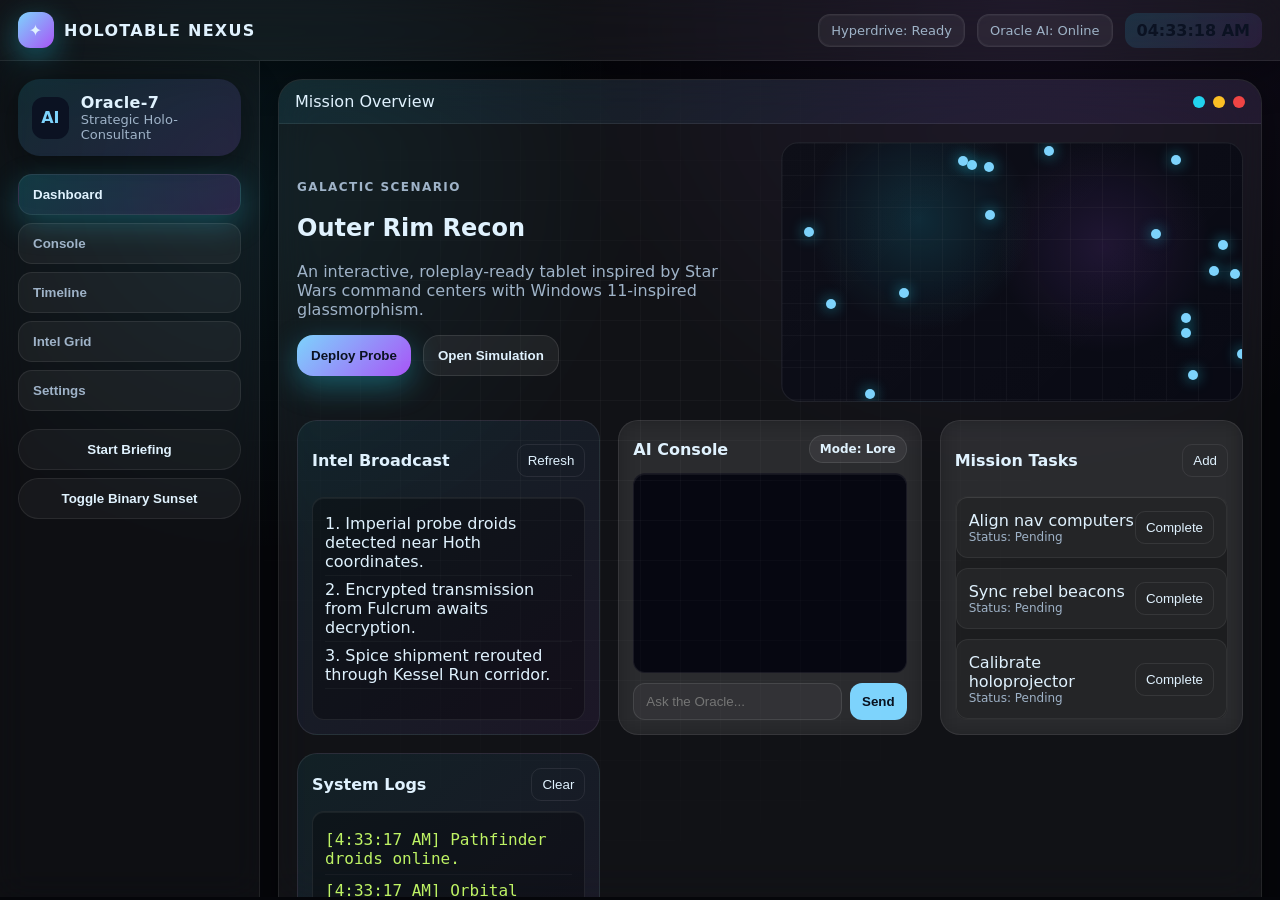
==== commit 4e8a04e1: "Add Star Wars-inspired holotable UI" ====
--- a/index.html
+++ b/index.html
@@ -3,1465 +3,194 @@
 <head>
   <meta charset="UTF-8" />
   <meta name="viewport" content="width=device-width, initial-scale=1.0" />
-  <title>Galactic Operations Tablet</title>
-  <style>
-    :root {
-      --bg: #0a0f1c;
-      --panel: rgba(18, 26, 48, 0.82);
-      --accent: #32d5ff;
-      --accent-2: #f2b84b;
-      --accent-3: #ff6b9a;
-      --text: #e8f0ff;
-      --muted: #9db3c8;
-      --danger: #ff5c5c;
-      --success: #38e7a5;
-      --border: rgba(255, 255, 255, 0.08);
-      --shadow: 0 20px 70px rgba(0, 0, 0, 0.45);
-      --glow: 0 0 16px rgba(50, 213, 255, 0.48);
-    }
-
-    * {
-      box-sizing: border-box;
-    }
-
-    body {
-      margin: 0;
-      font-family: "Segoe UI", system-ui, -apple-system, sans-serif;
-      background: radial-gradient(circle at 20% 20%, rgba(50, 213, 255, 0.08), transparent 25%),
-        radial-gradient(circle at 80% 0%, rgba(255, 147, 74, 0.12), transparent 30%),
-        radial-gradient(circle at 50% 80%, rgba(255, 107, 154, 0.08), transparent 30%),
-        var(--bg);
-      color: var(--text);
-      min-height: 100vh;
-      display: flex;
-      flex-direction: column;
-    }
-
-    header {
-      display: flex;
-      align-items: center;
-      justify-content: space-between;
-      padding: 18px 28px;
-      background: rgba(7, 11, 20, 0.9);
-      border-bottom: 1px solid var(--border);
-      box-shadow: var(--shadow);
-      position: sticky;
-      top: 0;
-      z-index: 50;
-      backdrop-filter: blur(12px);
-    }
-
-    .title {
-      display: flex;
-      align-items: center;
-      gap: 14px;
-      text-transform: uppercase;
-      letter-spacing: 1.4px;
-      font-weight: 700;
-    }
-
-    .title .glyph {
-      width: 48px;
-      height: 48px;
-      border-radius: 12px;
-      background: linear-gradient(135deg, var(--accent), var(--accent-2));
-      display: grid;
-      place-items: center;
-      color: #04111a;
-      font-weight: 800;
-      text-shadow: 0 8px 16px rgba(0, 0, 0, 0.4);
-      box-shadow: var(--glow);
-    }
-
-    nav {
-      display: flex;
-      gap: 12px;
-      flex-wrap: wrap;
-    }
-
-    nav button {
-      padding: 10px 16px;
-      border: 1px solid var(--border);
-      background: rgba(255, 255, 255, 0.04);
-      color: var(--text);
-      border-radius: 10px;
-      cursor: pointer;
-      letter-spacing: 0.6px;
-      transition: all 0.2s ease;
-      box-shadow: 0 10px 30px rgba(0, 0, 0, 0.2);
-    }
-
-    nav button.active,
-    nav button:hover {
-      background: linear-gradient(135deg, rgba(50, 213, 255, 0.22), rgba(255, 107, 154, 0.16));
-      border-color: rgba(50, 213, 255, 0.4);
-      box-shadow: var(--glow);
-    }
-
-    main {
-      padding: 24px;
-      display: grid;
-      grid-template-columns: 260px 1fr;
-      gap: 22px;
-      flex: 1;
-    }
-
-    .sidebar {
-      background: rgba(255, 255, 255, 0.03);
-      border: 1px solid var(--border);
-      padding: 20px;
-      border-radius: 16px;
-      box-shadow: var(--shadow);
-      position: sticky;
-      top: 90px;
-      height: fit-content;
-    }
-
-    .avatar {
-      width: 88px;
-      height: 88px;
-      border-radius: 24px;
-      border: 2px solid rgba(50, 213, 255, 0.6);
-      box-shadow: var(--glow);
-      background: radial-gradient(circle, rgba(50, 213, 255, 0.6), rgba(10, 15, 28, 0.4));
-      display: grid;
-      place-items: center;
-      font-size: 34px;
-      font-weight: 800;
-      margin-bottom: 12px;
-    }
-
-    .sidebar h2 {
-      margin: 0;
-      font-size: 20px;
-      letter-spacing: 0.8px;
-    }
-
-    .sidebar .role {
-      color: var(--muted);
-      margin: 4px 0 14px;
-      font-size: 14px;
-    }
-
-    .status-chip {
-      display: inline-flex;
-      align-items: center;
-      gap: 8px;
-      padding: 8px 12px;
-      background: rgba(56, 231, 165, 0.12);
-      border: 1px solid rgba(56, 231, 165, 0.4);
-      color: var(--success);
-      border-radius: 12px;
-      font-size: 13px;
-      margin-bottom: 12px;
-    }
-
-    .metrics {
-      margin-top: 18px;
-      display: grid;
-      gap: 10px;
-    }
-
-    .metric {
-      padding: 12px;
-      border-radius: 12px;
-      border: 1px solid var(--border);
-      background: rgba(255, 255, 255, 0.03);
-      display: flex;
-      align-items: center;
-      justify-content: space-between;
-      color: var(--muted);
-      font-size: 13px;
-    }
-
-    .metric strong {
-      color: var(--text);
-      font-size: 16px;
-    }
-
-    .content {
-      background: rgba(255, 255, 255, 0.03);
-      border: 1px solid var(--border);
-      border-radius: 18px;
-      box-shadow: var(--shadow);
-      padding: 18px;
-      display: grid;
-      gap: 18px;
-    }
-
-    .section {
-      background: var(--panel);
-      border-radius: 16px;
-      border: 1px solid var(--border);
-      padding: 16px;
-      box-shadow: inset 0 1px 0 rgba(255, 255, 255, 0.04), var(--shadow);
-    }
-
-    .section-header {
-      display: flex;
-      align-items: center;
-      justify-content: space-between;
-      margin-bottom: 12px;
-      gap: 10px;
-    }
-
-    .section-title {
-      margin: 0;
-      font-size: 18px;
-      letter-spacing: 0.6px;
-      display: flex;
-      align-items: center;
-      gap: 10px;
-    }
-
-    .badge {
-      padding: 4px 8px;
-      border-radius: 8px;
-      background: rgba(50, 213, 255, 0.14);
-      border: 1px solid rgba(50, 213, 255, 0.28);
-      color: var(--accent);
-      font-size: 12px;
-      text-transform: uppercase;
-    }
-
-    .grid {
-      display: grid;
-      gap: 12px;
-    }
-
-    .grid.columns-3 {
-      grid-template-columns: repeat(auto-fit, minmax(280px, 1fr));
-    }
-
-    .grid.columns-2 {
-      grid-template-columns: repeat(auto-fit, minmax(320px, 1fr));
-    }
-
-    .card {
-      padding: 14px;
-      border-radius: 12px;
-      background: rgba(255, 255, 255, 0.02);
-      border: 1px solid var(--border);
-      transition: transform 0.15s ease, border-color 0.2s;
-    }
-
-    .card:hover {
-      transform: translateY(-2px);
-      border-color: rgba(50, 213, 255, 0.4);
-    }
-
-    .card h4 {
-      margin: 0 0 6px;
-      font-size: 15px;
-      letter-spacing: 0.4px;
-    }
-
-    .card p {
-      margin: 4px 0;
-      color: var(--muted);
-      font-size: 13px;
-      line-height: 1.5;
-    }
-
-    .tag {
-      display: inline-flex;
-      align-items: center;
-      padding: 4px 8px;
-      border-radius: 8px;
-      font-size: 12px;
-      background: rgba(255, 255, 255, 0.06);
-      border: 1px solid var(--border);
-      margin-right: 6px;
-      color: var(--muted);
-    }
-
-    .timeline {
-      display: grid;
-      gap: 10px;
-      position: relative;
-    }
-
-    .timeline::before {
-      content: "";
-      position: absolute;
-      left: 12px;
-      top: 0;
-      bottom: 0;
-      width: 2px;
-      background: linear-gradient(var(--accent), transparent);
-      opacity: 0.4;
-    }
-
-    .event {
-      padding-left: 32px;
-      position: relative;
-    }
-
-    .event::before {
-      content: "";
-      position: absolute;
-      left: 6px;
-      top: 8px;
-      width: 12px;
-      height: 12px;
-      background: radial-gradient(circle, var(--accent), transparent);
-      border-radius: 50%;
-      box-shadow: var(--glow);
-    }
-
-    .event h5 {
-      margin: 0 0 4px;
-      font-size: 14px;
-    }
-
-    .event span {
-      color: var(--muted);
-      font-size: 12px;
-    }
-
-    .controls {
-      display: flex;
-      align-items: center;
-      gap: 10px;
-      flex-wrap: wrap;
-    }
-
-    input[type="text"],
-    input[type="number"],
-    textarea,
-    select {
-      width: 100%;
-      background: rgba(255, 255, 255, 0.03);
-      border: 1px solid var(--border);
-      border-radius: 10px;
-      padding: 10px 12px;
-      color: var(--text);
-      font-size: 14px;
-      outline: none;
-      transition: border-color 0.2s;
-    }
-
-    input:focus,
-    textarea:focus,
-    select:focus {
-      border-color: rgba(50, 213, 255, 0.6);
-      box-shadow: var(--glow);
-    }
-
-    button.primary {
-      padding: 10px 14px;
-      border-radius: 10px;
-      border: 1px solid rgba(50, 213, 255, 0.6);
-      background: linear-gradient(135deg, rgba(50, 213, 255, 0.2), rgba(255, 107, 154, 0.18));
-      color: var(--text);
-      cursor: pointer;
-      font-weight: 600;
-      letter-spacing: 0.5px;
-      box-shadow: var(--glow);
-      transition: transform 0.12s ease, filter 0.2s;
-    }
-
-    button.primary:hover {
-      transform: translateY(-1px);
-      filter: brightness(1.1);
-    }
-
-    .board {
-      display: grid;
-      grid-template-columns: repeat(auto-fit, minmax(220px, 1fr));
-      gap: 12px;
-    }
-
-    .stat {
-      padding: 12px;
-      background: rgba(255, 255, 255, 0.03);
-      border: 1px solid var(--border);
-      border-radius: 12px;
-      display: grid;
-      gap: 4px;
-    }
-
-    .stat small { color: var(--muted); }
-    .stat strong { font-size: 20px; }
-
-    .announcement {
-      padding: 12px;
-      border-radius: 12px;
-      border: 1px solid var(--border);
-      background: rgba(255, 255, 255, 0.02);
-      display: grid;
-      gap: 6px;
-    }
-
-    .announcement .meta {
-      display: flex;
-      align-items: center;
-      gap: 10px;
-      color: var(--muted);
-      font-size: 12px;
-    }
-
-    .feed {
-      display: grid;
-      gap: 12px;
-    }
-
-    .tweet {
-      border-radius: 12px;
-      border: 1px solid var(--border);
-      background: rgba(255, 255, 255, 0.02);
-      padding: 12px;
-      display: grid;
-      gap: 8px;
-    }
-
-    .tweet-header {
-      display: flex;
-      align-items: center;
-      justify-content: space-between;
-      gap: 8px;
-    }
-
-    .tweet-user { display: flex; gap: 8px; align-items: center; }
-
-    .circle {
-      width: 34px;
-      height: 34px;
-      border-radius: 50%;
-      background: linear-gradient(135deg, rgba(50, 213, 255, 0.36), rgba(255, 107, 154, 0.26));
-      border: 1px solid rgba(50, 213, 255, 0.4);
-    }
-
-    .tweet-actions {
-      display: flex;
-      gap: 12px;
-      color: var(--muted);
-      font-size: 13px;
-    }
-
-    .games-grid {
-      display: grid;
-      grid-template-columns: repeat(auto-fit, minmax(260px, 1fr));
-      gap: 12px;
-    }
-
-    .game-card {
-      padding: 14px;
-      border-radius: 12px;
-      border: 1px solid var(--border);
-      background: rgba(255, 255, 255, 0.02);
-      display: grid;
-      gap: 10px;
-    }
-
-    .game-board {
-      display: grid;
-      gap: 6px;
-    }
-
-    .holo-grid {
-      display: grid;
-      grid-template-columns: repeat(4, 1fr);
-      gap: 6px;
-    }
-
-    .holo-cell {
-      padding: 12px;
-      border-radius: 10px;
-      border: 1px solid var(--border);
-      text-align: center;
-      cursor: pointer;
-      transition: background 0.2s, transform 0.1s ease;
-      background: rgba(255, 255, 255, 0.02);
-    }
-
-    .holo-cell.active { background: rgba(50, 213, 255, 0.14); transform: translateY(-1px); }
-    .holo-cell.correct { background: rgba(56, 231, 165, 0.22); }
-    .holo-cell.wrong { background: rgba(255, 92, 92, 0.2); }
-
-    .log {
-      height: 150px;
-      overflow: auto;
-      background: rgba(0, 0, 0, 0.28);
-      border-radius: 10px;
-      padding: 10px;
-      border: 1px solid var(--border);
-      font-family: "JetBrains Mono", monospace;
-      font-size: 12px;
-      color: var(--muted);
-    }
-
-    .table {
-      width: 100%;
-      border-collapse: collapse;
-      color: var(--text);
-    }
-
-    .table th,
-    .table td {
-      padding: 10px;
-      text-align: left;
-      border-bottom: 1px solid var(--border);
-      font-size: 13px;
-    }
-
-    .table th { color: var(--muted); font-weight: 500; text-transform: uppercase; letter-spacing: 0.4px; }
-
-    .pill {
-      padding: 6px 10px;
-      border-radius: 10px;
-      font-size: 12px;
-      border: 1px solid var(--border);
-      display: inline-flex;
-      gap: 6px;
-      align-items: center;
-    }
-
-    .pill.online { background: rgba(56, 231, 165, 0.16); color: var(--success); border-color: rgba(56, 231, 165, 0.4); }
-    .pill.offline { background: rgba(255, 92, 92, 0.12); color: var(--danger); border-color: rgba(255, 92, 92, 0.4); }
-
-    .flex {
-      display: flex;
-      gap: 10px;
-      align-items: center;
-      flex-wrap: wrap;
-    }
-
-    .scroll-row {
-      display: grid;
-      grid-auto-flow: column;
-      grid-auto-columns: 260px;
-      gap: 10px;
-      overflow-x: auto;
-      padding-bottom: 6px;
-    }
-
-    .beacon {
-      width: 10px;
-      height: 10px;
-      border-radius: 50%;
-      background: var(--success);
-      box-shadow: 0 0 12px rgba(56, 231, 165, 0.8);
-    }
-
-    .divider {
-      height: 1px;
-      background: var(--border);
-      margin: 8px 0;
-    }
-
-    .chip-row { display: flex; gap: 8px; flex-wrap: wrap; }
-
-    .chip {
-      padding: 6px 10px;
-      border-radius: 12px;
-      background: rgba(255, 255, 255, 0.06);
-      border: 1px solid var(--border);
-      font-size: 12px;
-      color: var(--muted);
-      cursor: pointer;
-      transition: 0.2s;
-    }
-
-    .chip.active { border-color: rgba(50, 213, 255, 0.5); color: var(--text); }
-
-    @media (max-width: 1024px) {
-      main { grid-template-columns: 1fr; }
-      .sidebar { position: relative; top: 0; }
-    }
-  </style>
+  <title>Holotable Nexus | Star Wars AI Console</title>
+  <link rel="stylesheet" href="style.css" />
 </head>
 <body>
-  <header>
-    <div class="title">
-      <div class="glyph">SW</div>
-      <div>
-        <div>Galactic Operations Tablet</div>
-        <small style="color: var(--muted);">Field-ready datapad for immersive roleplay & command</small>
+  <div class="system-shell">
+    <header class="command-bar">
+      <div class="brand">
+        <span class="brand-icon">✦</span>
+        <span class="brand-text">Holotable Nexus</span>
       </div>
-    </div>
-    <nav id="navTabs"></nav>
-  </header>
-  <main>
-    <aside class="sidebar">
-      <div class="avatar">CT</div>
-      <h2>Cmdr. Cinder Tyro</h2>
-      <div class="role">Shadow Squadron • 104th Wolfpack</div>
-      <div class="status-chip"><span class="beacon"></span> Biometrics stable</div>
-      <div class="divider"></div>
-      <div class="metrics">
-        <div class="metric"><span>Armor integrity</span><strong id="armorIntegrity">94%</strong></div>
-        <div class="metric"><span>Comms uptime</span><strong>99.3%</strong></div>
-        <div class="metric"><span>Power reserves</span><strong>82%</strong></div>
-        <div class="metric"><span>Encrypted channels</span><strong>7</strong></div>
+      <div class="status-group">
+        <div class="status-indicator" id="hyperdrive-status">Hyperdrive: Ready</div>
+        <div class="status-indicator" id="ai-state">Oracle AI: Online</div>
+        <div class="clock" id="live-clock"></div>
       </div>
-    </aside>
+    </header>
 
-    <section class="content" id="content"></section>
-  </main>
-
-  <template id="template-dashboard">
-    <div class="section">
-      <div class="section-header">
-        <h3 class="section-title">Readiness Pulse</h3>
-        <div class="badge">Live Telemetry</div>
-      </div>
-      <div class="board" id="readinessBoard"></div>
-    </div>
-    <div class="section">
-      <div class="section-header">
-        <h3 class="section-title">Mission Streams</h3>
-        <div class="controls">
-          <button class="primary" id="syncStreams">Resync Relays</button>
-          <div class="chip-row" id="missionFilters"></div>
-        </div>
-      </div>
-      <div class="grid columns-3" id="missionGrid"></div>
-    </div>
-    <div class="section">
-      <div class="section-header">
-        <h3 class="section-title">Event Timeline</h3>
-        <span class="badge">Synchronised</span>
-      </div>
-      <div class="timeline" id="timeline"></div>
-    </div>
-  </template>
-
-  <template id="template-messages">
-    <div class="section">
-      <div class="section-header">
-        <h3 class="section-title">Encrypted Channels</h3>
-        <div class="controls">
-          <select id="channelSelect"></select>
-          <button class="primary" id="createThread">New Thread</button>
-        </div>
-      </div>
-      <div class="grid columns-2">
-        <div class="card">
-          <h4>Conversation</h4>
-          <div class="log" id="messageLog"></div>
-          <div class="controls" style="margin-top: 10px;">
-            <input type="text" id="messageInput" placeholder="Transmit encrypted payload" />
-            <button class="primary" id="sendMessage">Send</button>
+    <main class="desktop">
+      <aside class="nav-pane">
+        <div class="profile">
+          <div class="avatar">AI</div>
+          <div class="identity">
+            <div class="name">Oracle-7</div>
+            <div class="role">Strategic Holo-Consultant</div>
           </div>
         </div>
-        <div class="card">
-          <h4>Channel Insights</h4>
-          <div class="board" id="messageStats"></div>
-          <div class="divider"></div>
-          <div class="timeline" id="commsTimeline"></div>
+        <div class="nav-group">
+          <button class="nav-item active" data-target="dashboard">Dashboard</button>
+          <button class="nav-item" data-target="console">Console</button>
+          <button class="nav-item" data-target="timeline">Timeline</button>
+          <button class="nav-item" data-target="intel">Intel Grid</button>
+          <button class="nav-item" data-target="settings">Settings</button>
         </div>
-      </div>
-    </div>
-  </template>
+        <div class="task-buttons">
+          <button class="pill" id="start-briefing">Start Briefing</button>
+          <button class="pill" id="toggle-theme">Toggle Binary Sunset</button>
+        </div>
+      </aside>
 
-  <template id="template-contacts">
-    <div class="section">
-      <div class="section-header">
-        <h3 class="section-title">Contacts & Identities</h3>
-        <div class="controls">
-          <input type="text" id="contactSearch" placeholder="Search by callsign or frequency" />
-          <button class="primary" id="addContact">Add Contact</button>
-        </div>
-      </div>
-      <div class="grid columns-3" id="contactGrid"></div>
-    </div>
-    <div class="section">
-      <div class="section-header">
-        <h3 class="section-title">Security Clearances</h3>
-        <span class="badge">Auto Audited</span>
-      </div>
-      <table class="table" id="clearanceTable"></table>
-    </div>
-  </template>
+      <section class="workspace">
+        <div class="window" id="dashboard" data-window>
+          <header class="window-bar">
+            <span class="title">Mission Overview</span>
+            <div class="window-controls">
+              <button aria-label="pin" class="control pin"></button>
+              <button aria-label="minimize" class="control minimize"></button>
+              <button aria-label="close" class="control close"></button>
+            </div>
+          </header>
+          <div class="window-body">
+            <div class="hero">
+              <div>
+                <p class="eyebrow">Galactic Scenario</p>
+                <h1>Outer Rim Recon</h1>
+                <p class="lede">An interactive, roleplay-ready tablet inspired by Star Wars command centers with Windows 11-inspired glassmorphism.</p>
+                <div class="action-row">
+                  <button class="primary" id="deploy-probe">Deploy Probe</button>
+                  <button class="secondary" id="open-sim">Open Simulation</button>
+                </div>
+              </div>
+              <div class="holo-map" id="holo-map"></div>
+            </div>
 
-  <template id="template-reports">
-    <div class="section">
-      <div class="section-header">
-        <h3 class="section-title">Mission Reports</h3>
-        <div class="controls">
-          <input type="text" id="reportTitle" placeholder="Operation codename" />
-          <input type="text" id="reportSector" placeholder="Sector / System" />
-          <button class="primary" id="fileReport">File Report</button>
-        </div>
-      </div>
-      <div class="grid columns-2">
-        <div class="card">
-          <textarea id="reportBody" rows="10" placeholder="Detail actions, outcomes, squad performance, anomalies, intel" style="resize: vertical;"></textarea>
-          <div class="controls">
-            <select id="reportUrgency">
-              <option value="routine">Routine</option>
-              <option value="priority">Priority</option>
-              <option value="critical">Critical</option>
-            </select>
-            <input type="text" id="reportTags" placeholder="Tags: siege, stealth, evac" />
-          </div>
-        </div>
-        <div class="card">
-          <h4>Recent Reports</h4>
-          <div class="scroll-row" id="reportRow"></div>
-          <div class="divider"></div>
-          <div class="timeline" id="reportTimeline"></div>
-        </div>
-      </div>
-    </div>
-  </template>
-
-  <template id="template-regiments">
-    <div class="section">
-      <div class="section-header">
-        <h3 class="section-title">Regiment Command</h3>
-        <div class="controls">
-          <select id="regimentSelect"></select>
-          <button class="primary" id="deployDrill">Schedule Drill</button>
-          <button class="primary" id="cloneRecall">Rapid Recall</button>
-        </div>
-      </div>
-      <div class="grid columns-3" id="regimentGrid"></div>
-    </div>
-    <div class="section">
-      <div class="section-header">
-        <h3 class="section-title">Training Queue</h3>
-        <span class="badge">Live</span>
-      </div>
-      <div class="grid columns-2">
-        <div class="card">
-          <h4>Simulations</h4>
-          <div class="timeline" id="trainingTimeline"></div>
-        </div>
-        <div class="card">
-          <h4>Logistics</h4>
-          <table class="table" id="logisticsTable"></table>
-        </div>
-      </div>
-    </div>
-  </template>
-
-  <template id="template-announcements">
-    <div class="section">
-      <div class="section-header">
-        <h3 class="section-title">Announcements</h3>
-        <div class="controls">
-          <input type="text" id="announcementTitle" placeholder="Headline" />
-          <input type="text" id="announcementChannel" placeholder="Channel" />
-          <button class="primary" id="broadcastAnnouncement">Broadcast</button>
-        </div>
-      </div>
-      <textarea id="announcementBody" rows="6" placeholder="Briefings, alerts, morale boosts, intel drops" style="resize: vertical;"></textarea>
-      <div class="grid columns-2" id="announcementGrid"></div>
-    </div>
-  </template>
-
-  <template id="template-holofeed">
-    <div class="section">
-      <div class="section-header">
-        <h3 class="section-title">HoloFeed</h3>
-        <div class="controls">
-          <input type="text" id="holoMessage" placeholder="Share field update" />
-          <button class="primary" id="postHolo">Post</button>
-        </div>
-      </div>
-      <div class="feed" id="holoFeed"></div>
-    </div>
-  </template>
-
-  <template id="template-games">
-    <div class="section">
-      <div class="section-header">
-        <h3 class="section-title">Minigames</h3>
-        <span class="badge">Off-duty Sim</span>
-      </div>
-      <div class="games-grid">
-        <div class="game-card">
-          <h4>Dejarik Pattern Memory</h4>
-          <div class="game-board">
-            <div class="holo-grid" id="memoryGrid"></div>
-            <div class="controls">
-              <button class="primary" id="startMemory">Start Sequence</button>
-              <div class="pill" id="memoryStatus">Ready</div>
+            <div class="grid">
+              <div class="card holo" id="intel-card">
+                <div class="card-header">
+                  <span>Intel Broadcast</span>
+                  <button class="ghost" id="refresh-intel">Refresh</button>
+                </div>
+                <div class="card-body" id="intel-feed"></div>
+              </div>
+              <div class="card glass" id="ai-console">
+                <div class="card-header">
+                  <span>AI Console</span>
+                  <div class="chip" id="ai-mode">Mode: Lore</div>
+                </div>
+                <div class="card-body console-output" id="console-log"></div>
+                <div class="console-input">
+                  <input id="command-input" type="text" placeholder="Ask the Oracle..." />
+                  <button id="send-command">Send</button>
+                </div>
+              </div>
+              <div class="card glass" id="task-list">
+                <div class="card-header">
+                  <span>Mission Tasks</span>
+                  <button class="ghost" id="add-task">Add</button>
+                </div>
+                <ul class="card-body list" id="tasks"></ul>
+              </div>
+              <div class="card holo" id="system-logs">
+                <div class="card-header">
+                  <span>System Logs</span>
+                  <button class="ghost" id="clear-logs">Clear</button>
+                </div>
+                <div class="card-body log-body" id="log-view"></div>
+              </div>
             </div>
           </div>
         </div>
-        <div class="game-card">
-          <h4>Hyperdrive Calibration</h4>
-          <div class="controls">
-            <input type="range" id="calibrationRange" min="0" max="100" value="50" />
-            <button class="primary" id="tuneDrive">Tune</button>
-            <div class="pill" id="calibrationState">Neutral</div>
+
+        <div class="window hidden" id="console" data-window>
+          <header class="window-bar">
+            <span class="title">Diagnostics Console</span>
+            <div class="window-controls">
+              <button aria-label="pin" class="control pin"></button>
+              <button aria-label="minimize" class="control minimize"></button>
+              <button aria-label="close" class="control close"></button>
+            </div>
+          </header>
+          <div class="window-body column">
+            <div class="terminal" id="diagnostic-terminal"></div>
+            <div class="terminal-input">
+              <input type="text" id="diag-input" placeholder="Run command: scan core" />
+              <button id="run-diag">Execute</button>
+            </div>
           </div>
-          <div class="log" id="calibrationLog"></div>
         </div>
-        <div class="game-card">
-          <h4>Starfighter Dice</h4>
-          <div class="controls">
-            <button class="primary" id="rollDice">Roll Attack</button>
-            <div class="pill" id="diceResult">Awaiting</div>
+
+        <div class="window hidden" id="timeline" data-window>
+          <header class="window-bar">
+            <span class="title">Mission Timeline</span>
+            <div class="window-controls">
+              <button aria-label="pin" class="control pin"></button>
+              <button aria-label="minimize" class="control minimize"></button>
+              <button aria-label="close" class="control close"></button>
+            </div>
+          </header>
+          <div class="window-body">
+            <ol class="timeline" id="timeline-list"></ol>
           </div>
-          <div class="log" id="diceLog"></div>
         </div>
-      </div>
-    </div>
-  </template>
 
-  <script>
-    const navConfig = [
-      { id: 'dashboard', label: 'Dashboard' },
-      { id: 'messages', label: 'Messages' },
-      { id: 'contacts', label: 'Contacts' },
-      { id: 'reports', label: 'Reports' },
-      { id: 'regiments', label: 'Regiments' },
-      { id: 'announcements', label: 'Announcements' },
-      { id: 'holofeed', label: 'HoloFeed' },
-      { id: 'games', label: 'Minigames' }
-    ];
+        <div class="window hidden" id="intel" data-window>
+          <header class="window-bar">
+            <span class="title">Intel Grid</span>
+            <div class="window-controls">
+              <button aria-label="pin" class="control pin"></button>
+              <button aria-label="minimize" class="control minimize"></button>
+              <button aria-label="close" class="control close"></button>
+            </div>
+          </header>
+          <div class="window-body grid" id="intel-grid"></div>
+        </div>
 
-    const state = {
-      activeTab: 'dashboard',
-      readiness: [
-        { title: 'Atmosuit Pressure', value: '101 kPa', meta: 'Stable', tone: 'good' },
-        { title: 'Vitals Sync', value: '98%', meta: 'Trilaterated', tone: 'good' },
-        { title: 'Helmet HUD', value: 'Online', meta: 'Night vision calibrated', tone: 'good' },
-        { title: 'Armor Plates', value: 'Minor scuffs', meta: 'Layer 3', tone: 'warn' },
-        { title: 'Jetpack Fuel', value: '54%', meta: 'Reserve 32%', tone: 'warn' },
-        { title: 'Med Injector', value: '3 / 4', meta: 'Synth ready', tone: 'good' },
-        { title: 'Comms Encryption', value: 'Rotary 512', meta: 'Key valid 4h', tone: 'good' },
-        { title: 'Scanner Suite', value: 'Locked', meta: 'Thermals', tone: 'good' },
-        { title: 'Weapon Charge', value: '82%', meta: 'Plasma safe', tone: 'good' }
-      ],
-      missions: [
-        { name: 'Nightfall', type: 'Recon', sector: 'Umbara', detail: 'Shadow approach, map anti-air', threat: 'Medium', time: '02:14 Zulu' },
-        { name: 'Hollow Ember', type: 'Sabotage', sector: 'Bracca', detail: 'Disable scrapyard relay nodes', threat: 'High', time: '05:40 Zulu' },
-        { name: 'Silver Mantle', type: 'Escort', sector: 'Coruscant', detail: 'Senate transport covert route', threat: 'Low', time: '09:00 Local' },
-        { name: 'Black Cry', type: 'Evac', sector: 'Alderaan', detail: 'Civilians from debris belt', threat: 'Critical', time: '11:32 Local' },
-        { name: 'Quiet Rain', type: 'Infiltration', sector: 'Nar Shaddaa', detail: 'Slice Hutt data vault', threat: 'High', time: '01:45 Zulu' },
-        { name: 'Glass Falcon', type: 'Patrol', sector: 'Outer Rim', detail: 'Identify pirate staging', threat: 'Medium', time: '03:10 Zulu' }
-      ],
-      events: [
-        { title: 'Helm recalibrated to low-light ops', time: 'Now' },
-        { title: 'Squad packs issued heat seals', time: '-18m' },
-        { title: 'Astromech synced new navcharts', time: '-45m' },
-        { title: 'Ops approved railjack corridor', time: '-2h' },
-        { title: 'Wolfpack recall drill', time: '-3h' }
-      ],
-      channels: [
-        { id: 'shadow', name: 'Shadow Ops', history: ['Lead: We breach in 2.', 'Echo: Charges set.', 'Lead: Mask helmets.'] },
-        { id: 'command', name: 'Command', history: ['CC: Report your resupply.', 'Tyro: Ammo full.', 'CC: Lock in freq-77.'] },
-        { id: 'civilian', name: 'Civ Evac', history: ['Ops: Transport queue 3.', 'Med: Triage alpha ready.', 'Ops: Maintain calm.'] }
-      ],
-      contacts: [
-        { name: 'Ahsoka Tano', freq: '337.22', role: 'Jedi Liaison', status: 'online', tags: ['Jedi', 'Recon'] },
-        { name: 'Commander Wolffe', freq: '201.05', role: '104th Lead', status: 'online', tags: ['Wolfpack', 'Command'] },
-        { name: 'Trapper', freq: '189.44', role: 'Sniper', status: 'offline', tags: ['Marksman'] },
-        { name: 'Sinker', freq: '189.45', role: 'Pilot', status: 'online', tags: ['Pilot'] },
-        { name: 'Plo Koon', freq: '090.00', role: 'General', status: 'online', tags: ['Jedi', 'Command'] },
-        { name: 'Bo-Katan Kryze', freq: '902.12', role: 'Nite Owl', status: 'offline', tags: ['Mandalore'] }
-      ],
-      reports: [
-        { title: 'Siege of Kothlis', sector: 'Bothan', urgency: 'priority', tags: ['siege', 'intel'], body: 'Engaged heavy anti-armor. Requested artillery; clone losses minimal. Retrieved intel caches.', time: '-4h' },
-        { title: 'Shadow on Christophsis', sector: 'Christophsis', urgency: 'critical', tags: ['stealth', 'sapper'], body: 'Droid foundry collapsed after charges. HVT escaped via vent shafts.', time: '-1d' }
-      ],
-      regiments: [
-        { name: '104th Wolfpack', strength: 240, readiness: 0.88, specialty: 'Urban siege', drills: 12 },
-        { name: '212th Attack', strength: 320, readiness: 0.74, specialty: 'Open desert', drills: 18 },
-        { name: '41st Elite', strength: 180, readiness: 0.91, specialty: 'Jungle recon', drills: 15 },
-        { name: '501st Legion', strength: 410, readiness: 0.69, specialty: 'Shock assault', drills: 22 }
-      ],
-      trainings: [
-        { title: 'Underbarrel breaching', time: '00:45', lead: 'Trapper', status: 'Queued' },
-        { title: 'Zero-G boarding', time: '02:10', lead: 'Sinker', status: 'Live' },
-        { title: 'Ion dampener fitting', time: '03:00', lead: 'Techno', status: 'Queued' }
-      ],
-      logistics: [
-        { item: 'Ammo crates', qty: 38, eta: '00:16', status: 'Inbound' },
-        { item: 'Field rations', qty: 120, eta: '01:04', status: 'Stocked' },
-        { item: 'Medpacks', qty: 42, eta: '00:45', status: 'Inbound' }
-      ],
-      announcements: [
-        { title: 'Armor seal check', channel: 'Wolfpack', body: 'All troopers run gasket seals before boarding LAAT. Report leaks to Techno.', time: 'Now' },
-        { title: 'Quiet approach', channel: 'Shadow Ops', body: 'No open comms beyond squad net. Helmet lights off.', time: '-45m' }
-      ],
-      holofeed: [
-        { user: 'ARC-77 Fordo', handle: '@Fordo', text: 'Slicing Separatist beacon. They had no firewall.', time: '2m', reactions: 42 },
-        { user: 'Ahsoka', handle: '@Snips', text: 'Remember: trust the Force, even in the dark.', time: '10m', reactions: 103 },
-        { user: 'Wrecker', handle: '@Wreck', text: 'Lifted a gunship wing for fun. Shouldn\'t have? maybe.', time: '22m', reactions: 88 }
-      ],
-      memorySequence: [],
-      playerSequence: [],
-      calibrationLog: [],
-      diceLog: []
-    };
+        <div class="window hidden" id="settings" data-window>
+          <header class="window-bar">
+            <span class="title">Control Settings</span>
+            <div class="window-controls">
+              <button aria-label="pin" class="control pin"></button>
+              <button aria-label="minimize" class="control minimize"></button>
+              <button aria-label="close" class="control close"></button>
+            </div>
+          </header>
+          <div class="window-body column">
+            <div class="settings-group">
+              <label class="toggle">
+                <input type="checkbox" id="ambient-sfx" checked />
+                <span>Ambient SFX</span>
+              </label>
+              <label class="toggle">
+                <input type="checkbox" id="gridlines" checked />
+                <span>Gridlines</span>
+              </label>
+              <label class="toggle">
+                <input type="checkbox" id="parallax" checked />
+                <span>Parallax Holo Map</span>
+              </label>
+            </div>
+            <div class="settings-group">
+              <label>AI Persona</label>
+              <select id="ai-persona">
+                <option value="lore">Lore Keeper</option>
+                <option value="tactician">Tactician</option>
+                <option value="diplomat">Diplomat</option>
+                <option value="smuggler">Smuggler</option>
+              </select>
+            </div>
+            <div class="settings-group">
+              <label>Theme Density</label>
+              <input type="range" id="density" min="0.4" max="1" step="0.05" value="0.9" />
+            </div>
+          </div>
+        </div>
+      </section>
+    </main>
+  </div>
+  <div class="glow-grid"></div>
 
-    const tabHandlers = {
-      dashboard: renderDashboard,
-      messages: renderMessages,
-      contacts: renderContacts,
-      reports: renderReports,
-      regiments: renderRegiments,
-      announcements: renderAnnouncements,
-      holofeed: renderHoloFeed,
-      games: renderGames
-    };
-
-    function init() {
-      const nav = document.getElementById('navTabs');
-      navConfig.forEach((tab) => {
-        const btn = document.createElement('button');
-        btn.textContent = tab.label;
-        btn.dataset.tab = tab.id;
-        btn.classList.toggle('active', tab.id === state.activeTab);
-        btn.addEventListener('click', () => switchTab(tab.id));
-        nav.appendChild(btn);
-      });
-      switchTab(state.activeTab);
-    }
-
-    function switchTab(id) {
-      state.activeTab = id;
-      document.querySelectorAll('nav button').forEach((btn) => btn.classList.toggle('active', btn.dataset.tab === id));
-      const tmpl = document.getElementById(`template-${id}`);
-      const content = document.getElementById('content');
-      content.innerHTML = tmpl.innerHTML;
-      tabHandlers[id]();
-    }
-
-    function createStatCard(stat) {
-      const div = document.createElement('div');
-      div.className = 'stat';
-      const badgeTone = stat.tone === 'warn' ? 'var(--accent-2)' : 'var(--success)';
-      div.innerHTML = `<small>${stat.title}</small><strong>${stat.value}</strong><small style="color:${badgeTone}">${stat.meta}</small>`;
-      return div;
-    }
-
-    function renderDashboard() {
-      const board = document.getElementById('readinessBoard');
-      board.innerHTML = '';
-      state.readiness.forEach((s) => board.appendChild(createStatCard(s)));
-
-      const filterRow = document.getElementById('missionFilters');
-      const uniqueTypes = [...new Set(state.missions.map((m) => m.type))];
-      filterRow.innerHTML = '';
-      const allChip = createChip('All', true, () => renderMissions());
-      filterRow.appendChild(allChip);
-      uniqueTypes.forEach((type) => {
-        const chip = createChip(type, false, () => renderMissions(type));
-        filterRow.appendChild(chip);
-      });
-
-      document.getElementById('syncStreams').addEventListener('click', () => {
-        const newEvent = { title: 'Relays resynced', time: 'Now' };
-        state.events.unshift(newEvent);
-        renderTimeline();
-      });
-
-      renderMissions();
-      renderTimeline();
-    }
-
-    function createChip(label, active, onClick) {
-      const chip = document.createElement('div');
-      chip.className = 'chip';
-      chip.textContent = label;
-      chip.classList.toggle('active', active);
-      chip.addEventListener('click', () => {
-        document.querySelectorAll('.chip-row .chip').forEach((c) => c.classList.remove('active'));
-        chip.classList.add('active');
-        onClick();
-      });
-      return chip;
-    }
-
-    function renderMissions(filterType) {
-      const grid = document.getElementById('missionGrid');
-      if (!grid) return;
-      grid.innerHTML = '';
-      state.missions
-        .filter((m) => !filterType || m.type === filterType)
-        .forEach((mission) => {
-          const card = document.createElement('div');
-          card.className = 'card';
-          card.innerHTML = `
-            <h4>${mission.name} <span class="tag">${mission.type}</span></h4>
-            <p>${mission.detail}</p>
-            <p class="tag">Sector ${mission.sector}</p>
-            <div class="flex">
-              <span class="pill ${mission.threat === 'Critical' ? 'offline' : 'online'}">${mission.threat}</span>
-              <span class="pill">${mission.time}</span>
-            </div>
-          `;
-          grid.appendChild(card);
-        });
-    }
-
-    function renderTimeline() {
-      const timeline = document.getElementById('timeline');
-      if (!timeline) return;
-      timeline.innerHTML = '';
-      state.events.forEach((event) => {
-        const node = document.createElement('div');
-        node.className = 'event';
-        node.innerHTML = `<h5>${event.title}</h5><span>${event.time}</span>`;
-        timeline.appendChild(node);
-      });
-    }
-
-    function renderMessages() {
-      const channelSelect = document.getElementById('channelSelect');
-      channelSelect.innerHTML = '';
-      state.channels.forEach((ch) => {
-        const opt = document.createElement('option');
-        opt.value = ch.id;
-        opt.textContent = ch.name;
-        channelSelect.appendChild(opt);
-      });
-      channelSelect.value = state.channels[0].id;
-      channelSelect.addEventListener('change', renderMessageLog);
-
-      document.getElementById('createThread').addEventListener('click', () => {
-        const id = `channel-${Date.now()}`;
-        const name = `Thread ${state.channels.length + 1}`;
-        state.channels.push({ id, name, history: ['New thread created'] });
-        renderMessages();
-      });
-
-      document.getElementById('sendMessage').addEventListener('click', () => {
-        const message = document.getElementById('messageInput').value.trim();
-        if (!message) return;
-        const channel = state.channels.find((c) => c.id === channelSelect.value);
-        channel.history.push(`You: ${message}`);
-        document.getElementById('messageInput').value = '';
-        renderMessageLog();
-        updateMessageStats();
-        logCommsEvent('Outbound packet transmitted');
-      });
-
-      renderMessageLog();
-      updateMessageStats();
-      renderCommsTimeline();
-    }
-
-    function renderMessageLog() {
-      const log = document.getElementById('messageLog');
-      const channelSelect = document.getElementById('channelSelect');
-      const channel = state.channels.find((c) => c.id === channelSelect.value);
-      log.innerHTML = channel.history.map((line) => `• ${line}`).join('<br>');
-      log.scrollTop = log.scrollHeight;
-    }
-
-    function updateMessageStats() {
-      const stats = document.getElementById('messageStats');
-      if (!stats) return;
-      stats.innerHTML = '';
-      const total = state.channels.reduce((sum, c) => sum + c.history.length, 0);
-      const statData = [
-        { title: 'Channels', value: state.channels.length, meta: 'Active relays', tone: 'good' },
-        { title: 'Total messages', value: total, meta: 'Transcripts', tone: 'warn' },
-        { title: 'Signal integrity', value: '97%', meta: 'Triple handshake', tone: 'good' }
-      ];
-      statData.forEach((s) => stats.appendChild(createStatCard(s)));
-    }
-
-    function renderCommsTimeline() {
-      const timeline = document.getElementById('commsTimeline');
-      if (!timeline) return;
-      timeline.innerHTML = '';
-      const entries = [
-        'Pinged encrypted relay.',
-        'Handshake validated.',
-        'Packet verified.',
-        'Mesh balanced across relays.'
-      ];
-      entries.forEach((entry, idx) => {
-        const node = document.createElement('div');
-        node.className = 'event';
-        node.innerHTML = `<h5>${entry}</h5><span>- ${idx * 3}m</span>`;
-        timeline.appendChild(node);
-      });
-    }
-
-    function logCommsEvent(text) {
-      const timeline = document.getElementById('commsTimeline');
-      if (!timeline) return;
-      const node = document.createElement('div');
-      node.className = 'event';
-      node.innerHTML = `<h5>${text}</h5><span>Now</span>`;
-      timeline.prepend(node);
-    }
-
-    function renderContacts() {
-      const grid = document.getElementById('contactGrid');
-      grid.innerHTML = '';
-      state.contacts.forEach((contact) => grid.appendChild(createContactCard(contact)));
-      document.getElementById('contactSearch').addEventListener('input', handleContactSearch);
-      document.getElementById('addContact').addEventListener('click', addContact);
-      renderClearances();
-    }
-
-    function createContactCard(contact) {
-      const card = document.createElement('div');
-      card.className = 'card';
-      const statusClass = contact.status === 'online' ? 'online' : 'offline';
-      card.innerHTML = `
-        <div class="flex" style="justify-content: space-between;">
-          <div>
-            <h4>${contact.name}</h4>
-            <p>${contact.role}</p>
-            <p class="tag">Freq ${contact.freq}</p>
-          </div>
-          <span class="pill ${statusClass}">${contact.status}</span>
-        </div>
-        <div class="chip-row">${contact.tags.map((t) => `<span class="chip">${t}</span>`).join('')}</div>
-        <div class="controls" style="margin-top: 8px;">
-          <button class="primary" data-name="${contact.name}">Ping</button>
-          <button class="primary" data-remove="${contact.name}" style="border-color: rgba(255,92,92,0.6);">Remove</button>
-        </div>
-      `;
-      card.querySelectorAll('[data-remove]').forEach((btn) => btn.addEventListener('click', () => removeContact(btn.dataset.remove)));
-      card.querySelectorAll('[data-name]').forEach((btn) => btn.addEventListener('click', () => pingContact(btn.dataset.name)));
-      return card;
-    }
-
-    function handleContactSearch(e) {
-      const term = e.target.value.toLowerCase();
-      const grid = document.getElementById('contactGrid');
-      grid.innerHTML = '';
-      state.contacts
-        .filter((c) => c.name.toLowerCase().includes(term) || c.freq.includes(term) || c.role.toLowerCase().includes(term))
-        .forEach((contact) => grid.appendChild(createContactCard(contact)));
-    }
-
-    function addContact() {
-      const name = prompt('Contact name / callsign');
-      const freq = prompt('Frequency');
-      const role = prompt('Role / Notes');
-      if (!name || !freq) return;
-      state.contacts.push({ name, freq, role: role || 'Unknown', status: 'online', tags: ['Custom'] });
-      renderContacts();
-    }
-
-    function removeContact(name) {
-      state.contacts = state.contacts.filter((c) => c.name !== name);
-      renderContacts();
-    }
-
-    function pingContact(name) {
-      alert(`Ping sent to ${name}`);
-    }
-
-    function renderClearances() {
-      const table = document.getElementById('clearanceTable');
-      table.innerHTML = '<tr><th>Name</th><th>Clearance</th><th>Last Audit</th></tr>';
-      state.contacts.forEach((c) => {
-        const level = c.tags.includes('Jedi') ? 'J-Prime' : c.tags.includes('Command') ? 'C2' : 'A3';
-        const row = document.createElement('tr');
-        row.innerHTML = `<td>${c.name}</td><td>${level}</td><td>- ${Math.floor(Math.random() * 5)}h</td>`;
-        table.appendChild(row);
-      });
-    }
-
-    function renderReports() {
-      document.getElementById('fileReport').addEventListener('click', fileReport);
-      renderReportCards();
-      renderReportTimeline();
-    }
-
-    function fileReport() {
-      const title = document.getElementById('reportTitle').value.trim();
-      const sector = document.getElementById('reportSector').value.trim();
-      const body = document.getElementById('reportBody').value.trim();
-      const urgency = document.getElementById('reportUrgency').value;
-      const tags = document.getElementById('reportTags').value.split(',').map((t) => t.trim()).filter(Boolean);
-      if (!title || !body) return alert('Missing title or body');
-      state.reports.unshift({ title, sector: sector || 'Unknown', urgency, tags, body, time: 'Now' });
-      document.getElementById('reportTitle').value = '';
-      document.getElementById('reportSector').value = '';
-      document.getElementById('reportBody').value = '';
-      document.getElementById('reportTags').value = '';
-      renderReportCards();
-      renderReportTimeline();
-    }
-
-    function renderReportCards() {
-      const row = document.getElementById('reportRow');
-      if (!row) return;
-      row.innerHTML = '';
-      state.reports.forEach((r) => {
-        const card = document.createElement('div');
-        card.className = 'card';
-        card.innerHTML = `
-          <h4>${r.title}</h4>
-          <p>Sector ${r.sector}</p>
-          <p>${r.body}</p>
-          <div class="chip-row">
-            <span class="chip">${r.urgency}</span>
-            ${r.tags.map((t) => `<span class="chip">${t}</span>`).join('')}
-          </div>
-        `;
-        row.appendChild(card);
-      });
-    }
-
-    function renderReportTimeline() {
-      const timeline = document.getElementById('reportTimeline');
-      if (!timeline) return;
-      timeline.innerHTML = '';
-      state.reports.forEach((r) => {
-        const node = document.createElement('div');
-        node.className = 'event';
-        node.innerHTML = `<h5>${r.title}</h5><span>${r.time}</span>`;
-        timeline.appendChild(node);
-      });
-    }
-
-    function renderRegiments() {
-      const select = document.getElementById('regimentSelect');
-      select.innerHTML = '';
-      state.regiments.forEach((r) => {
-        const opt = document.createElement('option');
-        opt.value = r.name;
-        opt.textContent = r.name;
-        select.appendChild(opt);
-      });
-
-      document.getElementById('deployDrill').addEventListener('click', () => {
-        const regiment = select.value;
-        state.trainings.unshift({ title: `Drill for ${regiment}`, time: '00:30', lead: 'Auto', status: 'Queued' });
-        renderTrainingTimeline();
-      });
-
-      document.getElementById('cloneRecall').addEventListener('click', () => {
-        alert('Broadcasting rapid recall on all clones of selected regiment');
-      });
-
-      renderRegimentGrid();
-      renderTrainingTimeline();
-      renderLogisticsTable();
-    }
-
-    function renderRegimentGrid() {
-      const grid = document.getElementById('regimentGrid');
-      grid.innerHTML = '';
-      state.regiments.forEach((r) => {
-        const card = document.createElement('div');
-        card.className = 'card';
-        card.innerHTML = `
-          <h4>${r.name}</h4>
-          <p>${r.specialty}</p>
-          <div class="board">
-            <div class="stat"><small>Strength</small><strong>${r.strength}</strong><small>Troopers</small></div>
-            <div class="stat"><small>Readiness</small><strong>${Math.round(r.readiness * 100)}%</strong><small>Sim/field</small></div>
-            <div class="stat"><small>Drills</small><strong>${r.drills}</strong><small>Completed</small></div>
-          </div>
-          <div class="controls">
-            <button class="primary" data-buff="${r.name}">Issue Buff</button>
-            <button class="primary" data-log="${r.name}">View Logs</button>
-          </div>
-        `;
-        card.querySelector('[data-buff]').addEventListener('click', () => applyBuff(r.name));
-        card.querySelector('[data-log]').addEventListener('click', () => alert(`${r.name} logs loaded.`));
-        grid.appendChild(card);
-      });
-    }
-
-    function applyBuff(name) {
-      const regiment = state.regiments.find((r) => r.name === name);
-      regiment.readiness = Math.min(1, regiment.readiness + 0.05);
-      renderRegimentGrid();
-    }
-
-    function renderTrainingTimeline() {
-      const timeline = document.getElementById('trainingTimeline');
-      if (!timeline) return;
-      timeline.innerHTML = '';
-      state.trainings.forEach((t) => {
-        const node = document.createElement('div');
-        node.className = 'event';
-        node.innerHTML = `<h5>${t.title}</h5><span>${t.time} • ${t.lead} • ${t.status}</span>`;
-        timeline.appendChild(node);
-      });
-    }
-
-    function renderLogisticsTable() {
-      const table = document.getElementById('logisticsTable');
-      table.innerHTML = '<tr><th>Item</th><th>Qty</th><th>ETA</th><th>Status</th></tr>';
-      state.logistics.forEach((l) => {
-        const row = document.createElement('tr');
-        row.innerHTML = `<td>${l.item}</td><td>${l.qty}</td><td>${l.eta}</td><td>${l.status}</td>`;
-        table.appendChild(row);
-      });
-    }
-
-    function renderAnnouncements() {
-      document.getElementById('broadcastAnnouncement').addEventListener('click', () => {
-        const title = document.getElementById('announcementTitle').value.trim();
-        const channel = document.getElementById('announcementChannel').value.trim() || 'General';
-        const body = document.getElementById('announcementBody').value.trim();
-        if (!title || !body) return alert('Missing fields');
-        state.announcements.unshift({ title, channel, body, time: 'Now' });
-        document.getElementById('announcementTitle').value = '';
-        document.getElementById('announcementChannel').value = '';
-        document.getElementById('announcementBody').value = '';
-        renderAnnouncementGrid();
-      });
-      renderAnnouncementGrid();
-    }
-
-    function renderAnnouncementGrid() {
-      const grid = document.getElementById('announcementGrid');
-      grid.innerHTML = '';
-      state.announcements.forEach((a) => {
-        const card = document.createElement('div');
-        card.className = 'announcement';
-        card.innerHTML = `
-          <div class="flex" style="justify-content: space-between;">
-            <div>
-              <strong>${a.title}</strong>
-              <div class="meta">${a.channel}</div>
-            </div>
-            <span class="pill">${a.time}</span>
-          </div>
-          <p>${a.body}</p>
-        `;
-        grid.appendChild(card);
-      });
-    }
-
-    function renderHoloFeed() {
-      document.getElementById('postHolo').addEventListener('click', () => {
-        const text = document.getElementById('holoMessage').value.trim();
-        if (!text) return;
-        state.holofeed.unshift({ user: 'Cmdr. Tyro', handle: '@Tyro', text, time: 'Now', reactions: 0 });
-        document.getElementById('holoMessage').value = '';
-        renderHoloFeedList();
-      });
-      renderHoloFeedList();
-    }
-
-    function renderHoloFeedList() {
-      const feed = document.getElementById('holoFeed');
-      feed.innerHTML = '';
-      state.holofeed.forEach((post) => {
-        const card = document.createElement('div');
-        card.className = 'tweet';
-        card.innerHTML = `
-          <div class="tweet-header">
-            <div class="tweet-user">
-              <div class="circle"></div>
-              <div>
-                <strong>${post.user}</strong>
-                <div style="color: var(--muted); font-size: 12px;">${post.handle}</div>
-              </div>
-            </div>
-            <span class="pill">${post.time}</span>
-          </div>
-          <div>${post.text}</div>
-          <div class="tweet-actions">
-            <span>❤ ${post.reactions}</span>
-            <span class="chip" data-react="like">Bravo</span>
-            <span class="chip" data-react="boost">Boost</span>
-          </div>
-        `;
-        card.querySelectorAll('[data-react]').forEach((btn) => btn.addEventListener('click', () => {
-          post.reactions += btn.dataset.react === 'boost' ? 3 : 1;
-          renderHoloFeedList();
-        }));
-        feed.appendChild(card);
-      });
-    }
-
-    function renderGames() {
-      renderMemoryGrid();
-      document.getElementById('startMemory').addEventListener('click', startMemorySequence);
-      document.getElementById('memoryGrid').addEventListener('click', handleMemoryClick);
-      document.getElementById('tuneDrive').addEventListener('click', tuneHyperdrive);
-      document.getElementById('rollDice').addEventListener('click', rollStarfighterDice);
-      renderCalibrationLog();
-      renderDiceLog();
-    }
-
-    function renderMemoryGrid() {
-      const grid = document.getElementById('memoryGrid');
-      grid.innerHTML = '';
-      for (let i = 0; i < 16; i++) {
-        const cell = document.createElement('div');
-        cell.className = 'holo-cell';
-        cell.dataset.index = i;
-        cell.textContent = i + 1;
-        grid.appendChild(cell);
-      }
-    }
-
-    function startMemorySequence() {
-      state.memorySequence = Array.from({ length: 4 + Math.floor(Math.random() * 4) }, () => Math.floor(Math.random() * 16));
-      state.playerSequence = [];
-      document.getElementById('memoryStatus').textContent = 'Playback...';
-      playbackSequence(0);
-    }
-
-    function playbackSequence(idx) {
-      const grid = document.getElementById('memoryGrid');
-      if (idx >= state.memorySequence.length) {
-        document.getElementById('memoryStatus').textContent = 'Your turn';
-        return;
-      }
-      const cell = grid.children[state.memorySequence[idx]];
-      cell.classList.add('active');
-      setTimeout(() => {
-        cell.classList.remove('active');
-        setTimeout(() => playbackSequence(idx + 1), 200);
-      }, 400);
-    }
-
-    function handleMemoryClick(e) {
-      const target = e.target.closest('.holo-cell');
-      if (!target) return;
-      const idx = Number(target.dataset.index);
-      const expected = state.memorySequence[state.playerSequence.length];
-      if (idx === expected) {
-        target.classList.add('correct');
-        state.playerSequence.push(idx);
-        if (state.playerSequence.length === state.memorySequence.length) {
-          document.getElementById('memoryStatus').textContent = 'Sequence mastered';
-        }
-      } else {
-        target.classList.add('wrong');
-        document.getElementById('memoryStatus').textContent = 'Sequence failed';
-        state.playerSequence = [];
-      }
-      setTimeout(() => target.classList.remove('correct', 'wrong'), 300);
-    }
-
-    function tuneHyperdrive() {
-      const value = Number(document.getElementById('calibrationRange').value);
-      const delta = Math.abs(68 - value);
-      const outcome = delta < 5 ? 'Perfect phase-lock' : delta < 15 ? 'Acceptable drift' : 'Catastrophic misalign';
-      state.calibrationLog.unshift(`Calibrated to ${value}. Result: ${outcome}.`);
-      if (state.calibrationLog.length > 10) state.calibrationLog.pop();
-      document.getElementById('calibrationState').textContent = outcome;
-      renderCalibrationLog();
-    }
-
-    function renderCalibrationLog() {
-      const log = document.getElementById('calibrationLog');
-      if (!log) return;
-      log.innerHTML = state.calibrationLog.map((l) => `> ${l}`).join('<br>');
-    }
-
-    function rollStarfighterDice() {
-      const roll = Math.ceil(Math.random() * 20);
-      const narr = roll > 16 ? 'Hit critical subsystem' : roll > 9 ? 'Solid hit on hull' : 'Shot deflected by shields';
-      state.diceLog.unshift(`Rolled ${roll}: ${narr}`);
-      if (state.diceLog.length > 12) state.diceLog.pop();
-      document.getElementById('diceResult').textContent = `${roll}`;
-      renderDiceLog();
-    }
-
-    function renderDiceLog() {
-      const log = document.getElementById('diceLog');
-      if (!log) return;
-      log.innerHTML = state.diceLog.map((l) => `# ${l}`).join('<br>');
-    }
-
-    init();
-  </script>
+  <script src="app.js"></script>
 </body>
 </html>
--- a/style.css
+++ b/style.css
@@ -0,0 +1,20754 @@
+
+:root {
+  --bg: #05060a;
+  --accent: #7dd3fc;
+  --accent-2: #a855f7;
+  --accent-3: #22d3ee;
+  --glass: rgba(255, 255, 255, 0.08);
+  --glass-strong: rgba(255, 255, 255, 0.14);
+  --text: #e0f2fe;
+  --muted: #9fb3c8;
+  --shadow: 0 10px 40px rgba(0, 0, 0, 0.45);
+  --grid: rgba(255, 255, 255, 0.05);
+  --win-sheen: linear-gradient(120deg, rgba(255,255,255,0.12), rgba(255,255,255,0.02));
+  --blur: blur(14px);
+  --panel-radius: 22px;
+}
+
+* {
+  box-sizing: border-box;
+}
+
+body {
+  margin: 0;
+  min-height: 100vh;
+  font-family: 'Segoe UI', 'Inter', system-ui, -apple-system, sans-serif;
+  background: radial-gradient(circle at 20% 20%, rgba(34,211,238,0.08), transparent 30%),
+              radial-gradient(circle at 80% 0%, rgba(168,85,247,0.09), transparent 35%),
+              #05060a;
+  color: var(--text);
+  overflow: hidden;
+}
+
+.system-shell {
+  display: grid;
+  grid-template-rows: auto 1fr;
+  height: 100vh;
+}
+
+.command-bar {
+  display: flex;
+  align-items: center;
+  justify-content: space-between;
+  padding: 12px 18px;
+  background: rgba(255, 255, 255, 0.05);
+  backdrop-filter: blur(20px);
+  border-bottom: 1px solid rgba(255, 255, 255, 0.08);
+  box-shadow: 0 10px 40px rgba(0,0,0,0.35);
+}
+
+.brand {
+  display: flex;
+  align-items: center;
+  gap: 10px;
+  letter-spacing: 0.08em;
+  text-transform: uppercase;
+  font-weight: 700;
+}
+
+.brand-icon {
+  width: 36px;
+  height: 36px;
+  display: inline-flex;
+  align-items: center;
+  justify-content: center;
+  background: linear-gradient(135deg, var(--accent), var(--accent-2));
+  border-radius: 12px;
+  box-shadow: 0 10px 30px rgba(34,211,238,0.4);
+}
+
+.status-group {
+  display: flex;
+  gap: 12px;
+  align-items: center;
+}
+
+.status-indicator {
+  padding: 8px 12px;
+  border-radius: 12px;
+  background: rgba(255, 255, 255, 0.06);
+  border: 1px solid rgba(255, 255, 255, 0.08);
+  box-shadow: inset 0 0 0 1px rgba(255, 255, 255, 0.04);
+  font-size: 13px;
+  color: var(--muted);
+}
+
+.clock {
+  font-variant-numeric: tabular-nums;
+  padding: 8px 12px;
+  border-radius: 12px;
+  background: linear-gradient(135deg, rgba(34,211,238,0.14), rgba(168,85,247,0.12));
+  color: #0b1222;
+  font-weight: 700;
+}
+
+.desktop {
+  display: grid;
+  grid-template-columns: 260px 1fr;
+  height: calc(100vh - 64px);
+  position: relative;
+}
+
+.nav-pane {
+  background: rgba(255, 255, 255, 0.04);
+  border-right: 1px solid rgba(255, 255, 255, 0.08);
+  backdrop-filter: blur(16px);
+  padding: 18px;
+  display: flex;
+  flex-direction: column;
+  gap: 18px;
+}
+
+.profile {
+  display: flex;
+  align-items: center;
+  gap: 12px;
+  padding: 14px;
+  border-radius: var(--panel-radius);
+  background: linear-gradient(145deg, rgba(34,211,238,0.12), rgba(168,85,247,0.14));
+  box-shadow: var(--shadow);
+}
+
+.avatar {
+  width: 42px;
+  height: 42px;
+  border-radius: 12px;
+  background: #0b1222;
+  display: grid;
+  place-items: center;
+  color: var(--accent);
+  font-weight: 800;
+}
+
+.identity .name {
+  font-weight: 800;
+  letter-spacing: 0.02em;
+}
+
+.identity .role {
+  color: var(--muted);
+  font-size: 13px;
+}
+
+.nav-group {
+  display: grid;
+  gap: 8px;
+}
+
+.nav-item {
+  background: rgba(255, 255, 255, 0.05);
+  border: 1px solid rgba(255, 255, 255, 0.08);
+  border-radius: 14px;
+  padding: 12px 14px;
+  color: var(--muted);
+  text-align: left;
+  font-weight: 600;
+  transition: 200ms ease;
+}
+
+.nav-item.active, .nav-item:hover {
+  background: linear-gradient(135deg, rgba(34,211,238,0.2), rgba(168,85,247,0.18));
+  color: var(--text);
+  box-shadow: 0 10px 30px rgba(34,211,238,0.25);
+}
+
+.task-buttons {
+  display: grid;
+  gap: 8px;
+}
+
+.pill {
+  padding: 12px 14px;
+  border-radius: 99px;
+  border: 1px solid rgba(255,255,255,0.08);
+  background: rgba(255,255,255,0.04);
+  color: var(--text);
+  font-weight: 700;
+  cursor: pointer;
+  transition: 200ms ease;
+}
+
+.pill:hover {
+  background: linear-gradient(135deg, rgba(34,211,238,0.12), rgba(168,85,247,0.12));
+}
+
+.workspace {
+  padding: 18px;
+  overflow: auto;
+}
+
+.window {
+  background: rgba(255,255,255,0.05);
+  border: 1px solid rgba(255,255,255,0.08);
+  border-radius: 24px;
+  box-shadow: var(--shadow);
+  backdrop-filter: blur(20px);
+  margin-bottom: 18px;
+  overflow: hidden;
+}
+
+.window.hidden {
+  display: none;
+}
+
+.window-bar {
+  display: flex;
+  justify-content: space-between;
+  align-items: center;
+  padding: 12px 16px;
+  background: linear-gradient(120deg, rgba(34,211,238,0.08), rgba(168,85,247,0.08));
+  border-bottom: 1px solid rgba(255,255,255,0.08);
+}
+
+.window-controls {
+  display: flex;
+  gap: 8px;
+}
+
+.control {
+  width: 12px;
+  height: 12px;
+  border-radius: 50%;
+  border: none;
+}
+
+.control.pin { background: #22d3ee; }
+.control.minimize { background: #fbbf24; }
+.control.close { background: #ef4444; }
+
+.window-body {
+  padding: 18px;
+  display: grid;
+  gap: 18px;
+}
+
+.window-body.column {
+  display: flex;
+  flex-direction: column;
+}
+
+.hero {
+  display: grid;
+  grid-template-columns: repeat(auto-fit, minmax(280px, 1fr));
+  gap: 22px;
+  align-items: center;
+}
+
+.eyebrow {
+  text-transform: uppercase;
+  letter-spacing: 0.12em;
+  color: var(--muted);
+  font-weight: 700;
+  font-size: 12px;
+}
+
+.lede {
+  color: var(--muted);
+  max-width: 640px;
+}
+
+.action-row {
+  display: flex;
+  gap: 12px;
+  flex-wrap: wrap;
+  margin-top: 12px;
+}
+
+.primary {
+  padding: 12px 14px;
+  border-radius: 16px;
+  background: linear-gradient(135deg, var(--accent), var(--accent-2));
+  color: #0b1222;
+  font-weight: 800;
+  border: none;
+  cursor: pointer;
+  box-shadow: 0 10px 30px rgba(34,211,238,0.35);
+}
+
+.secondary {
+  padding: 12px 14px;
+  border-radius: 16px;
+  background: rgba(255,255,255,0.06);
+  border: 1px solid rgba(255,255,255,0.1);
+  color: var(--text);
+  font-weight: 700;
+}
+
+.grid {
+  display: grid;
+  grid-template-columns: repeat(auto-fit, minmax(280px, 1fr));
+  gap: 18px;
+}
+
+.card {
+  border-radius: 20px;
+  padding: 14px;
+  display: grid;
+  gap: 10px;
+  border: 1px solid rgba(255,255,255,0.08);
+}
+
+.card.holo {
+  background: linear-gradient(140deg, rgba(34,211,238,0.08), rgba(168,85,247,0.08));
+}
+
+.card.glass {
+  background: rgba(255,255,255,0.06);
+  backdrop-filter: blur(10px);
+}
+
+.card-header {
+  display: flex;
+  align-items: center;
+  justify-content: space-between;
+  font-weight: 700;
+}
+
+.card-body {
+  border-radius: 12px;
+  min-height: 120px;
+  padding: 12px;
+  background: rgba(0,0,0,0.3);
+  border: 1px solid rgba(255,255,255,0.08);
+  box-shadow: inset 0 1px 0 rgba(255,255,255,0.06);
+}
+
+.holo-map {
+  min-height: 260px;
+  border-radius: 18px;
+  border: 1px solid rgba(255,255,255,0.08);
+  background: radial-gradient(circle at 30% 30%, rgba(34,211,238,0.15), transparent 30%),
+              radial-gradient(circle at 70% 40%, rgba(168,85,247,0.13), transparent 30%),
+              linear-gradient(135deg, rgba(255,255,255,0.03), rgba(255,255,255,0.01)),
+              #060711;
+  position: relative;
+  overflow: hidden;
+}
+
+.holo-map::after,
+.holo-map::before {
+  content: '';
+  position: absolute;
+  inset: 0;
+  background-image: linear-gradient(rgba(255,255,255,0.06) 1px, transparent 1px),
+                    linear-gradient(90deg, rgba(255,255,255,0.06) 1px, transparent 1px);
+  background-size: 32px 32px;
+  opacity: 0.25;
+  mix-blend-mode: screen;
+}
+
+.holo-map::before {
+  transform: translate3d(0,0,0);
+  animation: drift 28s linear infinite;
+}
+
+.holo-map::after {
+  animation: drift 36s linear infinite reverse;
+}
+
+.holo-node {
+  position: absolute;
+  width: 10px;
+  height: 10px;
+  border-radius: 50%;
+  background: var(--accent);
+  box-shadow: 0 0 14px rgba(34,211,238,0.7);
+}
+
+.console-output {
+  height: 200px;
+  overflow: auto;
+  font-family: 'JetBrains Mono', 'Fira Code', monospace;
+  background: #060711;
+  color: #a5f3fc;
+}
+
+.console-line {
+  margin: 0;
+  padding: 4px 0;
+  border-bottom: 1px solid rgba(255,255,255,0.04);
+}
+
+.console-input {
+  display: flex;
+  gap: 8px;
+}
+
+.console-input input {
+  flex: 1;
+  padding: 10px 12px;
+  border-radius: 12px;
+  border: 1px solid rgba(255,255,255,0.1);
+  background: rgba(255,255,255,0.04);
+  color: var(--text);
+}
+
+.console-input button {
+  padding: 10px 12px;
+  border-radius: 12px;
+  background: var(--accent);
+  border: none;
+  font-weight: 700;
+  color: #08111f;
+}
+
+.list {
+  list-style: none;
+  margin: 0;
+  padding: 0;
+  display: grid;
+  gap: 10px;
+}
+
+.list-item {
+  display: grid;
+  grid-template-columns: 1fr auto;
+  align-items: center;
+  background: rgba(255,255,255,0.04);
+  border-radius: 12px;
+  padding: 10px 12px;
+  border: 1px solid rgba(255,255,255,0.06);
+}
+
+.list-item .meta {
+  color: var(--muted);
+  font-size: 12px;
+}
+
+.log-body {
+  max-height: 240px;
+  overflow: auto;
+  font-family: 'JetBrains Mono', monospace;
+}
+
+.log-line {
+  margin: 0;
+  padding: 6px 0;
+  color: #bef264;
+  border-bottom: 1px solid rgba(255,255,255,0.04);
+}
+
+.terminal {
+  min-height: 300px;
+  background: #05060c;
+  border-radius: 12px;
+  border: 1px solid rgba(255,255,255,0.08);
+  color: #93c5fd;
+  font-family: 'JetBrains Mono', monospace;
+  padding: 12px;
+  overflow: auto;
+}
+
+.timeline {
+  list-style: none;
+  margin: 0;
+  padding: 0;
+  display: grid;
+  gap: 14px;
+}
+
+.timeline-item {
+  display: grid;
+  grid-template-columns: auto 1fr;
+  gap: 12px;
+  align-items: flex-start;
+}
+
+.timeline-bullet {
+  width: 12px;
+  height: 12px;
+  border-radius: 50%;
+  background: var(--accent);
+  box-shadow: 0 0 14px rgba(34,211,238,0.7);
+  margin-top: 6px;
+}
+
+.timeline-content {
+  background: rgba(255,255,255,0.04);
+  border: 1px solid rgba(255,255,255,0.08);
+  border-radius: 14px;
+  padding: 10px 12px;
+}
+
+.settings-group {
+  display: grid;
+  gap: 8px;
+}
+
+.settings-group label {
+  font-weight: 700;
+}
+
+.toggle {
+  display: flex;
+  align-items: center;
+  gap: 8px;
+  color: var(--muted);
+}
+
+select, input[type=range] {
+  width: 100%;
+  padding: 10px 12px;
+  border-radius: 12px;
+  border: 1px solid rgba(255,255,255,0.08);
+  background: rgba(255,255,255,0.04);
+  color: var(--text);
+}
+
+.chip {
+  padding: 6px 10px;
+  border-radius: 999px;
+  background: rgba(255,255,255,0.06);
+  border: 1px solid rgba(255,255,255,0.1);
+  font-size: 12px;
+}
+
+.glow-grid {
+  position: fixed;
+  inset: 0;
+  pointer-events: none;
+  background-image: linear-gradient(var(--grid) 1px, transparent 1px),
+    linear-gradient(90deg, var(--grid) 1px, transparent 1px);
+  background-size: 40px 40px;
+  mask-image: radial-gradient(circle at 50% 50%, rgba(0,0,0,0.7), transparent 60%);
+}
+
+.glass-border {
+  border: 1px solid rgba(255,255,255,0.08);
+  box-shadow: inset 0 1px 0 rgba(255,255,255,0.06);
+}
+
+.ghost {
+  background: transparent;
+  border: 1px solid rgba(255,255,255,0.08);
+  border-radius: 10px;
+  color: var(--text);
+  padding: 8px 10px;
+  cursor: pointer;
+}
+
+@keyframes drift {
+  0% { transform: translateY(0); }
+  100% { transform: translateY(-32px); }
+}
+
+@media (max-width: 900px) {
+  .desktop {
+    grid-template-columns: 1fr;
+  }
+
+  .nav-pane {
+    flex-direction: row;
+    overflow-x: auto;
+  }
+}
+.glass-layer-1 {
+  background: linear-gradient(135deg, hsla(13, 85%, 62%, 0.08), hsla(73, 82%, 68%, 0.08));
+  border: 1px solid rgba(255,255,255,0.04);
+  box-shadow: 0 10px 30px rgba(0,0,0,0.25);
+}
+
+.glass-layer-2 {
+  background: linear-gradient(135deg, hsla(26, 85%, 62%, 0.08), hsla(86, 82%, 68%, 0.08));
+  border: 1px solid rgba(255,255,255,0.04);
+  box-shadow: 0 10px 30px rgba(0,0,0,0.25);
+}
+
+.glass-layer-3 {
+  background: linear-gradient(135deg, hsla(39, 85%, 62%, 0.08), hsla(99, 82%, 68%, 0.08));
+  border: 1px solid rgba(255,255,255,0.04);
+  box-shadow: 0 10px 30px rgba(0,0,0,0.25);
+}
+
+.glass-layer-4 {
+  background: linear-gradient(135deg, hsla(52, 85%, 62%, 0.08), hsla(112, 82%, 68%, 0.08));
+  border: 1px solid rgba(255,255,255,0.04);
+  box-shadow: 0 10px 30px rgba(0,0,0,0.25);
+}
+
+.glass-layer-5 {
+  background: linear-gradient(135deg, hsla(65, 85%, 62%, 0.08), hsla(125, 82%, 68%, 0.08));
+  border: 1px solid rgba(255,255,255,0.04);
+  box-shadow: 0 10px 30px rgba(0,0,0,0.25);
+}
+
+.glass-layer-6 {
+  background: linear-gradient(135deg, hsla(78, 85%, 62%, 0.08), hsla(138, 82%, 68%, 0.08));
+  border: 1px solid rgba(255,255,255,0.04);
+  box-shadow: 0 10px 30px rgba(0,0,0,0.25);
+}
+
+.glass-layer-7 {
+  background: linear-gradient(135deg, hsla(91, 85%, 62%, 0.08), hsla(151, 82%, 68%, 0.08));
+  border: 1px solid rgba(255,255,255,0.04);
+  box-shadow: 0 10px 30px rgba(0,0,0,0.25);
+}
+
+.glass-layer-8 {
+  background: linear-gradient(135deg, hsla(104, 85%, 62%, 0.08), hsla(164, 82%, 68%, 0.08));
+  border: 1px solid rgba(255,255,255,0.04);
+  box-shadow: 0 10px 30px rgba(0,0,0,0.25);
+}
+
+.glass-layer-9 {
+  background: linear-gradient(135deg, hsla(117, 85%, 62%, 0.08), hsla(177, 82%, 68%, 0.08));
+  border: 1px solid rgba(255,255,255,0.04);
+  box-shadow: 0 10px 30px rgba(0,0,0,0.25);
+}
+
+.glass-layer-10 {
+  background: linear-gradient(135deg, hsla(130, 85%, 62%, 0.08), hsla(190, 82%, 68%, 0.08));
+  border: 1px solid rgba(255,255,255,0.04);
+  box-shadow: 0 10px 30px rgba(0,0,0,0.25);
+}
+
+.glass-layer-11 {
+  background: linear-gradient(135deg, hsla(143, 85%, 62%, 0.08), hsla(203, 82%, 68%, 0.08));
+  border: 1px solid rgba(255,255,255,0.04);
+  box-shadow: 0 10px 30px rgba(0,0,0,0.25);
+}
+
+.glass-layer-12 {
+  background: linear-gradient(135deg, hsla(156, 85%, 62%, 0.08), hsla(216, 82%, 68%, 0.08));
+  border: 1px solid rgba(255,255,255,0.04);
+  box-shadow: 0 10px 30px rgba(0,0,0,0.25);
+}
+
+.glass-layer-13 {
+  background: linear-gradient(135deg, hsla(169, 85%, 62%, 0.08), hsla(229, 82%, 68%, 0.08));
+  border: 1px solid rgba(255,255,255,0.04);
+  box-shadow: 0 10px 30px rgba(0,0,0,0.25);
+}
+
+.glass-layer-14 {
+  background: linear-gradient(135deg, hsla(182, 85%, 62%, 0.08), hsla(242, 82%, 68%, 0.08));
+  border: 1px solid rgba(255,255,255,0.04);
+  box-shadow: 0 10px 30px rgba(0,0,0,0.25);
+}
+
+.glass-layer-15 {
+  background: linear-gradient(135deg, hsla(195, 85%, 62%, 0.08), hsla(255, 82%, 68%, 0.08));
+  border: 1px solid rgba(255,255,255,0.04);
+  box-shadow: 0 10px 30px rgba(0,0,0,0.25);
+}
+
+.glass-layer-16 {
+  background: linear-gradient(135deg, hsla(208, 85%, 62%, 0.08), hsla(268, 82%, 68%, 0.08));
+  border: 1px solid rgba(255,255,255,0.04);
+  box-shadow: 0 10px 30px rgba(0,0,0,0.25);
+}
+
+.glass-layer-17 {
+  background: linear-gradient(135deg, hsla(221, 85%, 62%, 0.08), hsla(281, 82%, 68%, 0.08));
+  border: 1px solid rgba(255,255,255,0.04);
+  box-shadow: 0 10px 30px rgba(0,0,0,0.25);
+}
+
+.glass-layer-18 {
+  background: linear-gradient(135deg, hsla(234, 85%, 62%, 0.08), hsla(294, 82%, 68%, 0.08));
+  border: 1px solid rgba(255,255,255,0.04);
+  box-shadow: 0 10px 30px rgba(0,0,0,0.25);
+}
+
+.glass-layer-19 {
+  background: linear-gradient(135deg, hsla(247, 85%, 62%, 0.08), hsla(307, 82%, 68%, 0.08));
+  border: 1px solid rgba(255,255,255,0.04);
+  box-shadow: 0 10px 30px rgba(0,0,0,0.25);
+}
+
+.glass-layer-20 {
+  background: linear-gradient(135deg, hsla(260, 85%, 62%, 0.08), hsla(320, 82%, 68%, 0.08));
+  border: 1px solid rgba(255,255,255,0.04);
+  box-shadow: 0 10px 30px rgba(0,0,0,0.25);
+}
+
+.glass-layer-21 {
+  background: linear-gradient(135deg, hsla(273, 85%, 62%, 0.08), hsla(333, 82%, 68%, 0.08));
+  border: 1px solid rgba(255,255,255,0.04);
+  box-shadow: 0 10px 30px rgba(0,0,0,0.25);
+}
+
+.glass-layer-22 {
+  background: linear-gradient(135deg, hsla(286, 85%, 62%, 0.08), hsla(346, 82%, 68%, 0.08));
+  border: 1px solid rgba(255,255,255,0.04);
+  box-shadow: 0 10px 30px rgba(0,0,0,0.25);
+}
+
+.glass-layer-23 {
+  background: linear-gradient(135deg, hsla(299, 85%, 62%, 0.08), hsla(359, 82%, 68%, 0.08));
+  border: 1px solid rgba(255,255,255,0.04);
+  box-shadow: 0 10px 30px rgba(0,0,0,0.25);
+}
+
+.glass-layer-24 {
+  background: linear-gradient(135deg, hsla(312, 85%, 62%, 0.08), hsla(12, 82%, 68%, 0.08));
+  border: 1px solid rgba(255,255,255,0.04);
+  box-shadow: 0 10px 30px rgba(0,0,0,0.25);
+}
+
+.glass-layer-25 {
+  background: linear-gradient(135deg, hsla(325, 85%, 62%, 0.08), hsla(25, 82%, 68%, 0.08));
+  border: 1px solid rgba(255,255,255,0.04);
+  box-shadow: 0 10px 30px rgba(0,0,0,0.25);
+}
+
+.glass-layer-26 {
+  background: linear-gradient(135deg, hsla(338, 85%, 62%, 0.08), hsla(38, 82%, 68%, 0.08));
+  border: 1px solid rgba(255,255,255,0.04);
+  box-shadow: 0 10px 30px rgba(0,0,0,0.25);
+}
+
+.glass-layer-27 {
+  background: linear-gradient(135deg, hsla(351, 85%, 62%, 0.08), hsla(51, 82%, 68%, 0.08));
+  border: 1px solid rgba(255,255,255,0.04);
+  box-shadow: 0 10px 30px rgba(0,0,0,0.25);
+}
+
+.glass-layer-28 {
+  background: linear-gradient(135deg, hsla(4, 85%, 62%, 0.08), hsla(64, 82%, 68%, 0.08));
+  border: 1px solid rgba(255,255,255,0.04);
+  box-shadow: 0 10px 30px rgba(0,0,0,0.25);
+}
+
+.glass-layer-29 {
+  background: linear-gradient(135deg, hsla(17, 85%, 62%, 0.08), hsla(77, 82%, 68%, 0.08));
+  border: 1px solid rgba(255,255,255,0.04);
+  box-shadow: 0 10px 30px rgba(0,0,0,0.25);
+}
+
+.glass-layer-30 {
+  background: linear-gradient(135deg, hsla(30, 85%, 62%, 0.08), hsla(90, 82%, 68%, 0.08));
+  border: 1px solid rgba(255,255,255,0.04);
+  box-shadow: 0 10px 30px rgba(0,0,0,0.25);
+}
+
+.glass-layer-31 {
+  background: linear-gradient(135deg, hsla(43, 85%, 62%, 0.08), hsla(103, 82%, 68%, 0.08));
+  border: 1px solid rgba(255,255,255,0.04);
+  box-shadow: 0 10px 30px rgba(0,0,0,0.25);
+}
+
+.glass-layer-32 {
+  background: linear-gradient(135deg, hsla(56, 85%, 62%, 0.08), hsla(116, 82%, 68%, 0.08));
+  border: 1px solid rgba(255,255,255,0.04);
+  box-shadow: 0 10px 30px rgba(0,0,0,0.25);
+}
+
+.glass-layer-33 {
+  background: linear-gradient(135deg, hsla(69, 85%, 62%, 0.08), hsla(129, 82%, 68%, 0.08));
+  border: 1px solid rgba(255,255,255,0.04);
+  box-shadow: 0 10px 30px rgba(0,0,0,0.25);
+}
+
+.glass-layer-34 {
+  background: linear-gradient(135deg, hsla(82, 85%, 62%, 0.08), hsla(142, 82%, 68%, 0.08));
+  border: 1px solid rgba(255,255,255,0.04);
+  box-shadow: 0 10px 30px rgba(0,0,0,0.25);
+}
+
+.glass-layer-35 {
+  background: linear-gradient(135deg, hsla(95, 85%, 62%, 0.08), hsla(155, 82%, 68%, 0.08));
+  border: 1px solid rgba(255,255,255,0.04);
+  box-shadow: 0 10px 30px rgba(0,0,0,0.25);
+}
+
+.glass-layer-36 {
+  background: linear-gradient(135deg, hsla(108, 85%, 62%, 0.08), hsla(168, 82%, 68%, 0.08));
+  border: 1px solid rgba(255,255,255,0.04);
+  box-shadow: 0 10px 30px rgba(0,0,0,0.25);
+}
+
+.glass-layer-37 {
+  background: linear-gradient(135deg, hsla(121, 85%, 62%, 0.08), hsla(181, 82%, 68%, 0.08));
+  border: 1px solid rgba(255,255,255,0.04);
+  box-shadow: 0 10px 30px rgba(0,0,0,0.25);
+}
+
+.glass-layer-38 {
+  background: linear-gradient(135deg, hsla(134, 85%, 62%, 0.08), hsla(194, 82%, 68%, 0.08));
+  border: 1px solid rgba(255,255,255,0.04);
+  box-shadow: 0 10px 30px rgba(0,0,0,0.25);
+}
+
+.glass-layer-39 {
+  background: linear-gradient(135deg, hsla(147, 85%, 62%, 0.08), hsla(207, 82%, 68%, 0.08));
+  border: 1px solid rgba(255,255,255,0.04);
+  box-shadow: 0 10px 30px rgba(0,0,0,0.25);
+}
+
+.glass-layer-40 {
+  background: linear-gradient(135deg, hsla(160, 85%, 62%, 0.08), hsla(220, 82%, 68%, 0.08));
+  border: 1px solid rgba(255,255,255,0.04);
+  box-shadow: 0 10px 30px rgba(0,0,0,0.25);
+}
+
+.glass-layer-41 {
+  background: linear-gradient(135deg, hsla(173, 85%, 62%, 0.08), hsla(233, 82%, 68%, 0.08));
+  border: 1px solid rgba(255,255,255,0.04);
+  box-shadow: 0 10px 30px rgba(0,0,0,0.25);
+}
+
+.glass-layer-42 {
+  background: linear-gradient(135deg, hsla(186, 85%, 62%, 0.08), hsla(246, 82%, 68%, 0.08));
+  border: 1px solid rgba(255,255,255,0.04);
+  box-shadow: 0 10px 30px rgba(0,0,0,0.25);
+}
+
+.glass-layer-43 {
+  background: linear-gradient(135deg, hsla(199, 85%, 62%, 0.08), hsla(259, 82%, 68%, 0.08));
+  border: 1px solid rgba(255,255,255,0.04);
+  box-shadow: 0 10px 30px rgba(0,0,0,0.25);
+}
+
+.glass-layer-44 {
+  background: linear-gradient(135deg, hsla(212, 85%, 62%, 0.08), hsla(272, 82%, 68%, 0.08));
+  border: 1px solid rgba(255,255,255,0.04);
+  box-shadow: 0 10px 30px rgba(0,0,0,0.25);
+}
+
+.glass-layer-45 {
+  background: linear-gradient(135deg, hsla(225, 85%, 62%, 0.08), hsla(285, 82%, 68%, 0.08));
+  border: 1px solid rgba(255,255,255,0.04);
+  box-shadow: 0 10px 30px rgba(0,0,0,0.25);
+}
+
+.glass-layer-46 {
+  background: linear-gradient(135deg, hsla(238, 85%, 62%, 0.08), hsla(298, 82%, 68%, 0.08));
+  border: 1px solid rgba(255,255,255,0.04);
+  box-shadow: 0 10px 30px rgba(0,0,0,0.25);
+}
+
+.glass-layer-47 {
+  background: linear-gradient(135deg, hsla(251, 85%, 62%, 0.08), hsla(311, 82%, 68%, 0.08));
+  border: 1px solid rgba(255,255,255,0.04);
+  box-shadow: 0 10px 30px rgba(0,0,0,0.25);
+}
+
+.glass-layer-48 {
+  background: linear-gradient(135deg, hsla(264, 85%, 62%, 0.08), hsla(324, 82%, 68%, 0.08));
+  border: 1px solid rgba(255,255,255,0.04);
+  box-shadow: 0 10px 30px rgba(0,0,0,0.25);
+}
+
+.glass-layer-49 {
+  background: linear-gradient(135deg, hsla(277, 85%, 62%, 0.08), hsla(337, 82%, 68%, 0.08));
+  border: 1px solid rgba(255,255,255,0.04);
+  box-shadow: 0 10px 30px rgba(0,0,0,0.25);
+}
+
+.glass-layer-50 {
+  background: linear-gradient(135deg, hsla(290, 85%, 62%, 0.08), hsla(350, 82%, 68%, 0.08));
+  border: 1px solid rgba(255,255,255,0.04);
+  box-shadow: 0 10px 30px rgba(0,0,0,0.25);
+}
+
+.glass-layer-51 {
+  background: linear-gradient(135deg, hsla(303, 85%, 62%, 0.08), hsla(3, 82%, 68%, 0.08));
+  border: 1px solid rgba(255,255,255,0.04);
+  box-shadow: 0 10px 30px rgba(0,0,0,0.25);
+}
+
+.glass-layer-52 {
+  background: linear-gradient(135deg, hsla(316, 85%, 62%, 0.08), hsla(16, 82%, 68%, 0.08));
+  border: 1px solid rgba(255,255,255,0.04);
+  box-shadow: 0 10px 30px rgba(0,0,0,0.25);
+}
+
+.glass-layer-53 {
+  background: linear-gradient(135deg, hsla(329, 85%, 62%, 0.08), hsla(29, 82%, 68%, 0.08));
+  border: 1px solid rgba(255,255,255,0.04);
+  box-shadow: 0 10px 30px rgba(0,0,0,0.25);
+}
+
+.glass-layer-54 {
+  background: linear-gradient(135deg, hsla(342, 85%, 62%, 0.08), hsla(42, 82%, 68%, 0.08));
+  border: 1px solid rgba(255,255,255,0.04);
+  box-shadow: 0 10px 30px rgba(0,0,0,0.25);
+}
+
+.glass-layer-55 {
+  background: linear-gradient(135deg, hsla(355, 85%, 62%, 0.08), hsla(55, 82%, 68%, 0.08));
+  border: 1px solid rgba(255,255,255,0.04);
+  box-shadow: 0 10px 30px rgba(0,0,0,0.25);
+}
+
+.glass-layer-56 {
+  background: linear-gradient(135deg, hsla(8, 85%, 62%, 0.08), hsla(68, 82%, 68%, 0.08));
+  border: 1px solid rgba(255,255,255,0.04);
+  box-shadow: 0 10px 30px rgba(0,0,0,0.25);
+}
+
+.glass-layer-57 {
+  background: linear-gradient(135deg, hsla(21, 85%, 62%, 0.08), hsla(81, 82%, 68%, 0.08));
+  border: 1px solid rgba(255,255,255,0.04);
+  box-shadow: 0 10px 30px rgba(0,0,0,0.25);
+}
+
+.glass-layer-58 {
+  background: linear-gradient(135deg, hsla(34, 85%, 62%, 0.08), hsla(94, 82%, 68%, 0.08));
+  border: 1px solid rgba(255,255,255,0.04);
+  box-shadow: 0 10px 30px rgba(0,0,0,0.25);
+}
+
+.glass-layer-59 {
+  background: linear-gradient(135deg, hsla(47, 85%, 62%, 0.08), hsla(107, 82%, 68%, 0.08));
+  border: 1px solid rgba(255,255,255,0.04);
+  box-shadow: 0 10px 30px rgba(0,0,0,0.25);
+}
+
+.glass-layer-60 {
+  background: linear-gradient(135deg, hsla(60, 85%, 62%, 0.08), hsla(120, 82%, 68%, 0.08));
+  border: 1px solid rgba(255,255,255,0.04);
+  box-shadow: 0 10px 30px rgba(0,0,0,0.25);
+}
+
+.glass-layer-61 {
+  background: linear-gradient(135deg, hsla(73, 85%, 62%, 0.08), hsla(133, 82%, 68%, 0.08));
+  border: 1px solid rgba(255,255,255,0.04);
+  box-shadow: 0 10px 30px rgba(0,0,0,0.25);
+}
+
+.glass-layer-62 {
+  background: linear-gradient(135deg, hsla(86, 85%, 62%, 0.08), hsla(146, 82%, 68%, 0.08));
+  border: 1px solid rgba(255,255,255,0.04);
+  box-shadow: 0 10px 30px rgba(0,0,0,0.25);
+}
+
+.glass-layer-63 {
+  background: linear-gradient(135deg, hsla(99, 85%, 62%, 0.08), hsla(159, 82%, 68%, 0.08));
+  border: 1px solid rgba(255,255,255,0.04);
+  box-shadow: 0 10px 30px rgba(0,0,0,0.25);
+}
+
+.glass-layer-64 {
+  background: linear-gradient(135deg, hsla(112, 85%, 62%, 0.08), hsla(172, 82%, 68%, 0.08));
+  border: 1px solid rgba(255,255,255,0.04);
+  box-shadow: 0 10px 30px rgba(0,0,0,0.25);
+}
+
+.glass-layer-65 {
+  background: linear-gradient(135deg, hsla(125, 85%, 62%, 0.08), hsla(185, 82%, 68%, 0.08));
+  border: 1px solid rgba(255,255,255,0.04);
+  box-shadow: 0 10px 30px rgba(0,0,0,0.25);
+}
+
+.glass-layer-66 {
+  background: linear-gradient(135deg, hsla(138, 85%, 62%, 0.08), hsla(198, 82%, 68%, 0.08));
+  border: 1px solid rgba(255,255,255,0.04);
+  box-shadow: 0 10px 30px rgba(0,0,0,0.25);
+}
+
+.glass-layer-67 {
+  background: linear-gradient(135deg, hsla(151, 85%, 62%, 0.08), hsla(211, 82%, 68%, 0.08));
+  border: 1px solid rgba(255,255,255,0.04);
+  box-shadow: 0 10px 30px rgba(0,0,0,0.25);
+}
+
+.glass-layer-68 {
+  background: linear-gradient(135deg, hsla(164, 85%, 62%, 0.08), hsla(224, 82%, 68%, 0.08));
+  border: 1px solid rgba(255,255,255,0.04);
+  box-shadow: 0 10px 30px rgba(0,0,0,0.25);
+}
+
+.glass-layer-69 {
+  background: linear-gradient(135deg, hsla(177, 85%, 62%, 0.08), hsla(237, 82%, 68%, 0.08));
+  border: 1px solid rgba(255,255,255,0.04);
+  box-shadow: 0 10px 30px rgba(0,0,0,0.25);
+}
+
+.glass-layer-70 {
+  background: linear-gradient(135deg, hsla(190, 85%, 62%, 0.08), hsla(250, 82%, 68%, 0.08));
+  border: 1px solid rgba(255,255,255,0.04);
+  box-shadow: 0 10px 30px rgba(0,0,0,0.25);
+}
+
+.glass-layer-71 {
+  background: linear-gradient(135deg, hsla(203, 85%, 62%, 0.08), hsla(263, 82%, 68%, 0.08));
+  border: 1px solid rgba(255,255,255,0.04);
+  box-shadow: 0 10px 30px rgba(0,0,0,0.25);
+}
+
+.glass-layer-72 {
+  background: linear-gradient(135deg, hsla(216, 85%, 62%, 0.08), hsla(276, 82%, 68%, 0.08));
+  border: 1px solid rgba(255,255,255,0.04);
+  box-shadow: 0 10px 30px rgba(0,0,0,0.25);
+}
+
+.glass-layer-73 {
+  background: linear-gradient(135deg, hsla(229, 85%, 62%, 0.08), hsla(289, 82%, 68%, 0.08));
+  border: 1px solid rgba(255,255,255,0.04);
+  box-shadow: 0 10px 30px rgba(0,0,0,0.25);
+}
+
+.glass-layer-74 {
+  background: linear-gradient(135deg, hsla(242, 85%, 62%, 0.08), hsla(302, 82%, 68%, 0.08));
+  border: 1px solid rgba(255,255,255,0.04);
+  box-shadow: 0 10px 30px rgba(0,0,0,0.25);
+}
+
+.glass-layer-75 {
+  background: linear-gradient(135deg, hsla(255, 85%, 62%, 0.08), hsla(315, 82%, 68%, 0.08));
+  border: 1px solid rgba(255,255,255,0.04);
+  box-shadow: 0 10px 30px rgba(0,0,0,0.25);
+}
+
+.glass-layer-76 {
+  background: linear-gradient(135deg, hsla(268, 85%, 62%, 0.08), hsla(328, 82%, 68%, 0.08));
+  border: 1px solid rgba(255,255,255,0.04);
+  box-shadow: 0 10px 30px rgba(0,0,0,0.25);
+}
+
+.glass-layer-77 {
+  background: linear-gradient(135deg, hsla(281, 85%, 62%, 0.08), hsla(341, 82%, 68%, 0.08));
+  border: 1px solid rgba(255,255,255,0.04);
+  box-shadow: 0 10px 30px rgba(0,0,0,0.25);
+}
+
+.glass-layer-78 {
+  background: linear-gradient(135deg, hsla(294, 85%, 62%, 0.08), hsla(354, 82%, 68%, 0.08));
+  border: 1px solid rgba(255,255,255,0.04);
+  box-shadow: 0 10px 30px rgba(0,0,0,0.25);
+}
+
+.glass-layer-79 {
+  background: linear-gradient(135deg, hsla(307, 85%, 62%, 0.08), hsla(7, 82%, 68%, 0.08));
+  border: 1px solid rgba(255,255,255,0.04);
+  box-shadow: 0 10px 30px rgba(0,0,0,0.25);
+}
+
+.glass-layer-80 {
+  background: linear-gradient(135deg, hsla(320, 85%, 62%, 0.08), hsla(20, 82%, 68%, 0.08));
+  border: 1px solid rgba(255,255,255,0.04);
+  box-shadow: 0 10px 30px rgba(0,0,0,0.25);
+}
+
+.glass-layer-81 {
+  background: linear-gradient(135deg, hsla(333, 85%, 62%, 0.08), hsla(33, 82%, 68%, 0.08));
+  border: 1px solid rgba(255,255,255,0.04);
+  box-shadow: 0 10px 30px rgba(0,0,0,0.25);
+}
+
+.glass-layer-82 {
+  background: linear-gradient(135deg, hsla(346, 85%, 62%, 0.08), hsla(46, 82%, 68%, 0.08));
+  border: 1px solid rgba(255,255,255,0.04);
+  box-shadow: 0 10px 30px rgba(0,0,0,0.25);
+}
+
+.glass-layer-83 {
+  background: linear-gradient(135deg, hsla(359, 85%, 62%, 0.08), hsla(59, 82%, 68%, 0.08));
+  border: 1px solid rgba(255,255,255,0.04);
+  box-shadow: 0 10px 30px rgba(0,0,0,0.25);
+}
+
+.glass-layer-84 {
+  background: linear-gradient(135deg, hsla(12, 85%, 62%, 0.08), hsla(72, 82%, 68%, 0.08));
+  border: 1px solid rgba(255,255,255,0.04);
+  box-shadow: 0 10px 30px rgba(0,0,0,0.25);
+}
+
+.glass-layer-85 {
+  background: linear-gradient(135deg, hsla(25, 85%, 62%, 0.08), hsla(85, 82%, 68%, 0.08));
+  border: 1px solid rgba(255,255,255,0.04);
+  box-shadow: 0 10px 30px rgba(0,0,0,0.25);
+}
+
+.glass-layer-86 {
+  background: linear-gradient(135deg, hsla(38, 85%, 62%, 0.08), hsla(98, 82%, 68%, 0.08));
+  border: 1px solid rgba(255,255,255,0.04);
+  box-shadow: 0 10px 30px rgba(0,0,0,0.25);
+}
+
+.glass-layer-87 {
+  background: linear-gradient(135deg, hsla(51, 85%, 62%, 0.08), hsla(111, 82%, 68%, 0.08));
+  border: 1px solid rgba(255,255,255,0.04);
+  box-shadow: 0 10px 30px rgba(0,0,0,0.25);
+}
+
+.glass-layer-88 {
+  background: linear-gradient(135deg, hsla(64, 85%, 62%, 0.08), hsla(124, 82%, 68%, 0.08));
+  border: 1px solid rgba(255,255,255,0.04);
+  box-shadow: 0 10px 30px rgba(0,0,0,0.25);
+}
+
+.glass-layer-89 {
+  background: linear-gradient(135deg, hsla(77, 85%, 62%, 0.08), hsla(137, 82%, 68%, 0.08));
+  border: 1px solid rgba(255,255,255,0.04);
+  box-shadow: 0 10px 30px rgba(0,0,0,0.25);
+}
+
+.glass-layer-90 {
+  background: linear-gradient(135deg, hsla(90, 85%, 62%, 0.08), hsla(150, 82%, 68%, 0.08));
+  border: 1px solid rgba(255,255,255,0.04);
+  box-shadow: 0 10px 30px rgba(0,0,0,0.25);
+}
+
+.glass-layer-91 {
+  background: linear-gradient(135deg, hsla(103, 85%, 62%, 0.08), hsla(163, 82%, 68%, 0.08));
+  border: 1px solid rgba(255,255,255,0.04);
+  box-shadow: 0 10px 30px rgba(0,0,0,0.25);
+}
+
+.glass-layer-92 {
+  background: linear-gradient(135deg, hsla(116, 85%, 62%, 0.08), hsla(176, 82%, 68%, 0.08));
+  border: 1px solid rgba(255,255,255,0.04);
+  box-shadow: 0 10px 30px rgba(0,0,0,0.25);
+}
+
+.glass-layer-93 {
+  background: linear-gradient(135deg, hsla(129, 85%, 62%, 0.08), hsla(189, 82%, 68%, 0.08));
+  border: 1px solid rgba(255,255,255,0.04);
+  box-shadow: 0 10px 30px rgba(0,0,0,0.25);
+}
+
+.glass-layer-94 {
+  background: linear-gradient(135deg, hsla(142, 85%, 62%, 0.08), hsla(202, 82%, 68%, 0.08));
+  border: 1px solid rgba(255,255,255,0.04);
+  box-shadow: 0 10px 30px rgba(0,0,0,0.25);
+}
+
+.glass-layer-95 {
+  background: linear-gradient(135deg, hsla(155, 85%, 62%, 0.08), hsla(215, 82%, 68%, 0.08));
+  border: 1px solid rgba(255,255,255,0.04);
+  box-shadow: 0 10px 30px rgba(0,0,0,0.25);
+}
+
+.glass-layer-96 {
+  background: linear-gradient(135deg, hsla(168, 85%, 62%, 0.08), hsla(228, 82%, 68%, 0.08));
+  border: 1px solid rgba(255,255,255,0.04);
+  box-shadow: 0 10px 30px rgba(0,0,0,0.25);
+}
+
+.glass-layer-97 {
+  background: linear-gradient(135deg, hsla(181, 85%, 62%, 0.08), hsla(241, 82%, 68%, 0.08));
+  border: 1px solid rgba(255,255,255,0.04);
+  box-shadow: 0 10px 30px rgba(0,0,0,0.25);
+}
+
+.glass-layer-98 {
+  background: linear-gradient(135deg, hsla(194, 85%, 62%, 0.08), hsla(254, 82%, 68%, 0.08));
+  border: 1px solid rgba(255,255,255,0.04);
+  box-shadow: 0 10px 30px rgba(0,0,0,0.25);
+}
+
+.glass-layer-99 {
+  background: linear-gradient(135deg, hsla(207, 85%, 62%, 0.08), hsla(267, 82%, 68%, 0.08));
+  border: 1px solid rgba(255,255,255,0.04);
+  box-shadow: 0 10px 30px rgba(0,0,0,0.25);
+}
+
+.glass-layer-100 {
+  background: linear-gradient(135deg, hsla(220, 85%, 62%, 0.08), hsla(280, 82%, 68%, 0.08));
+  border: 1px solid rgba(255,255,255,0.04);
+  box-shadow: 0 10px 30px rgba(0,0,0,0.25);
+}
+
+.glass-layer-101 {
+  background: linear-gradient(135deg, hsla(233, 85%, 62%, 0.08), hsla(293, 82%, 68%, 0.08));
+  border: 1px solid rgba(255,255,255,0.04);
+  box-shadow: 0 10px 30px rgba(0,0,0,0.25);
+}
+
+.glass-layer-102 {
+  background: linear-gradient(135deg, hsla(246, 85%, 62%, 0.08), hsla(306, 82%, 68%, 0.08));
+  border: 1px solid rgba(255,255,255,0.04);
+  box-shadow: 0 10px 30px rgba(0,0,0,0.25);
+}
+
+.glass-layer-103 {
+  background: linear-gradient(135deg, hsla(259, 85%, 62%, 0.08), hsla(319, 82%, 68%, 0.08));
+  border: 1px solid rgba(255,255,255,0.04);
+  box-shadow: 0 10px 30px rgba(0,0,0,0.25);
+}
+
+.glass-layer-104 {
+  background: linear-gradient(135deg, hsla(272, 85%, 62%, 0.08), hsla(332, 82%, 68%, 0.08));
+  border: 1px solid rgba(255,255,255,0.04);
+  box-shadow: 0 10px 30px rgba(0,0,0,0.25);
+}
+
+.glass-layer-105 {
+  background: linear-gradient(135deg, hsla(285, 85%, 62%, 0.08), hsla(345, 82%, 68%, 0.08));
+  border: 1px solid rgba(255,255,255,0.04);
+  box-shadow: 0 10px 30px rgba(0,0,0,0.25);
+}
+
+.glass-layer-106 {
+  background: linear-gradient(135deg, hsla(298, 85%, 62%, 0.08), hsla(358, 82%, 68%, 0.08));
+  border: 1px solid rgba(255,255,255,0.04);
+  box-shadow: 0 10px 30px rgba(0,0,0,0.25);
+}
+
+.glass-layer-107 {
+  background: linear-gradient(135deg, hsla(311, 85%, 62%, 0.08), hsla(11, 82%, 68%, 0.08));
+  border: 1px solid rgba(255,255,255,0.04);
+  box-shadow: 0 10px 30px rgba(0,0,0,0.25);
+}
+
+.glass-layer-108 {
+  background: linear-gradient(135deg, hsla(324, 85%, 62%, 0.08), hsla(24, 82%, 68%, 0.08));
+  border: 1px solid rgba(255,255,255,0.04);
+  box-shadow: 0 10px 30px rgba(0,0,0,0.25);
+}
+
+.glass-layer-109 {
+  background: linear-gradient(135deg, hsla(337, 85%, 62%, 0.08), hsla(37, 82%, 68%, 0.08));
+  border: 1px solid rgba(255,255,255,0.04);
+  box-shadow: 0 10px 30px rgba(0,0,0,0.25);
+}
+
+.glass-layer-110 {
+  background: linear-gradient(135deg, hsla(350, 85%, 62%, 0.08), hsla(50, 82%, 68%, 0.08));
+  border: 1px solid rgba(255,255,255,0.04);
+  box-shadow: 0 10px 30px rgba(0,0,0,0.25);
+}
+
+.glass-layer-111 {
+  background: linear-gradient(135deg, hsla(3, 85%, 62%, 0.08), hsla(63, 82%, 68%, 0.08));
+  border: 1px solid rgba(255,255,255,0.04);
+  box-shadow: 0 10px 30px rgba(0,0,0,0.25);
+}
+
+.glass-layer-112 {
+  background: linear-gradient(135deg, hsla(16, 85%, 62%, 0.08), hsla(76, 82%, 68%, 0.08));
+  border: 1px solid rgba(255,255,255,0.04);
+  box-shadow: 0 10px 30px rgba(0,0,0,0.25);
+}
+
+.glass-layer-113 {
+  background: linear-gradient(135deg, hsla(29, 85%, 62%, 0.08), hsla(89, 82%, 68%, 0.08));
+  border: 1px solid rgba(255,255,255,0.04);
+  box-shadow: 0 10px 30px rgba(0,0,0,0.25);
+}
+
+.glass-layer-114 {
+  background: linear-gradient(135deg, hsla(42, 85%, 62%, 0.08), hsla(102, 82%, 68%, 0.08));
+  border: 1px solid rgba(255,255,255,0.04);
+  box-shadow: 0 10px 30px rgba(0,0,0,0.25);
+}
+
+.glass-layer-115 {
+  background: linear-gradient(135deg, hsla(55, 85%, 62%, 0.08), hsla(115, 82%, 68%, 0.08));
+  border: 1px solid rgba(255,255,255,0.04);
+  box-shadow: 0 10px 30px rgba(0,0,0,0.25);
+}
+
+.glass-layer-116 {
+  background: linear-gradient(135deg, hsla(68, 85%, 62%, 0.08), hsla(128, 82%, 68%, 0.08));
+  border: 1px solid rgba(255,255,255,0.04);
+  box-shadow: 0 10px 30px rgba(0,0,0,0.25);
+}
+
+.glass-layer-117 {
+  background: linear-gradient(135deg, hsla(81, 85%, 62%, 0.08), hsla(141, 82%, 68%, 0.08));
+  border: 1px solid rgba(255,255,255,0.04);
+  box-shadow: 0 10px 30px rgba(0,0,0,0.25);
+}
+
+.glass-layer-118 {
+  background: linear-gradient(135deg, hsla(94, 85%, 62%, 0.08), hsla(154, 82%, 68%, 0.08));
+  border: 1px solid rgba(255,255,255,0.04);
+  box-shadow: 0 10px 30px rgba(0,0,0,0.25);
+}
+
+.glass-layer-119 {
+  background: linear-gradient(135deg, hsla(107, 85%, 62%, 0.08), hsla(167, 82%, 68%, 0.08));
+  border: 1px solid rgba(255,255,255,0.04);
+  box-shadow: 0 10px 30px rgba(0,0,0,0.25);
+}
+
+.glass-layer-120 {
+  background: linear-gradient(135deg, hsla(120, 85%, 62%, 0.08), hsla(180, 82%, 68%, 0.08));
+  border: 1px solid rgba(255,255,255,0.04);
+  box-shadow: 0 10px 30px rgba(0,0,0,0.25);
+}
+
+.glass-layer-121 {
+  background: linear-gradient(135deg, hsla(133, 85%, 62%, 0.08), hsla(193, 82%, 68%, 0.08));
+  border: 1px solid rgba(255,255,255,0.04);
+  box-shadow: 0 10px 30px rgba(0,0,0,0.25);
+}
+
+.glass-layer-122 {
+  background: linear-gradient(135deg, hsla(146, 85%, 62%, 0.08), hsla(206, 82%, 68%, 0.08));
+  border: 1px solid rgba(255,255,255,0.04);
+  box-shadow: 0 10px 30px rgba(0,0,0,0.25);
+}
+
+.glass-layer-123 {
+  background: linear-gradient(135deg, hsla(159, 85%, 62%, 0.08), hsla(219, 82%, 68%, 0.08));
+  border: 1px solid rgba(255,255,255,0.04);
+  box-shadow: 0 10px 30px rgba(0,0,0,0.25);
+}
+
+.glass-layer-124 {
+  background: linear-gradient(135deg, hsla(172, 85%, 62%, 0.08), hsla(232, 82%, 68%, 0.08));
+  border: 1px solid rgba(255,255,255,0.04);
+  box-shadow: 0 10px 30px rgba(0,0,0,0.25);
+}
+
+.glass-layer-125 {
+  background: linear-gradient(135deg, hsla(185, 85%, 62%, 0.08), hsla(245, 82%, 68%, 0.08));
+  border: 1px solid rgba(255,255,255,0.04);
+  box-shadow: 0 10px 30px rgba(0,0,0,0.25);
+}
+
+.glass-layer-126 {
+  background: linear-gradient(135deg, hsla(198, 85%, 62%, 0.08), hsla(258, 82%, 68%, 0.08));
+  border: 1px solid rgba(255,255,255,0.04);
+  box-shadow: 0 10px 30px rgba(0,0,0,0.25);
+}
+
+.glass-layer-127 {
+  background: linear-gradient(135deg, hsla(211, 85%, 62%, 0.08), hsla(271, 82%, 68%, 0.08));
+  border: 1px solid rgba(255,255,255,0.04);
+  box-shadow: 0 10px 30px rgba(0,0,0,0.25);
+}
+
+.glass-layer-128 {
+  background: linear-gradient(135deg, hsla(224, 85%, 62%, 0.08), hsla(284, 82%, 68%, 0.08));
+  border: 1px solid rgba(255,255,255,0.04);
+  box-shadow: 0 10px 30px rgba(0,0,0,0.25);
+}
+
+.glass-layer-129 {
+  background: linear-gradient(135deg, hsla(237, 85%, 62%, 0.08), hsla(297, 82%, 68%, 0.08));
+  border: 1px solid rgba(255,255,255,0.04);
+  box-shadow: 0 10px 30px rgba(0,0,0,0.25);
+}
+
+.glass-layer-130 {
+  background: linear-gradient(135deg, hsla(250, 85%, 62%, 0.08), hsla(310, 82%, 68%, 0.08));
+  border: 1px solid rgba(255,255,255,0.04);
+  box-shadow: 0 10px 30px rgba(0,0,0,0.25);
+}
+
+.glass-layer-131 {
+  background: linear-gradient(135deg, hsla(263, 85%, 62%, 0.08), hsla(323, 82%, 68%, 0.08));
+  border: 1px solid rgba(255,255,255,0.04);
+  box-shadow: 0 10px 30px rgba(0,0,0,0.25);
+}
+
+.glass-layer-132 {
+  background: linear-gradient(135deg, hsla(276, 85%, 62%, 0.08), hsla(336, 82%, 68%, 0.08));
+  border: 1px solid rgba(255,255,255,0.04);
+  box-shadow: 0 10px 30px rgba(0,0,0,0.25);
+}
+
+.glass-layer-133 {
+  background: linear-gradient(135deg, hsla(289, 85%, 62%, 0.08), hsla(349, 82%, 68%, 0.08));
+  border: 1px solid rgba(255,255,255,0.04);
+  box-shadow: 0 10px 30px rgba(0,0,0,0.25);
+}
+
+.glass-layer-134 {
+  background: linear-gradient(135deg, hsla(302, 85%, 62%, 0.08), hsla(2, 82%, 68%, 0.08));
+  border: 1px solid rgba(255,255,255,0.04);
+  box-shadow: 0 10px 30px rgba(0,0,0,0.25);
+}
+
+.glass-layer-135 {
+  background: linear-gradient(135deg, hsla(315, 85%, 62%, 0.08), hsla(15, 82%, 68%, 0.08));
+  border: 1px solid rgba(255,255,255,0.04);
+  box-shadow: 0 10px 30px rgba(0,0,0,0.25);
+}
+
+.glass-layer-136 {
+  background: linear-gradient(135deg, hsla(328, 85%, 62%, 0.08), hsla(28, 82%, 68%, 0.08));
+  border: 1px solid rgba(255,255,255,0.04);
+  box-shadow: 0 10px 30px rgba(0,0,0,0.25);
+}
+
+.glass-layer-137 {
+  background: linear-gradient(135deg, hsla(341, 85%, 62%, 0.08), hsla(41, 82%, 68%, 0.08));
+  border: 1px solid rgba(255,255,255,0.04);
+  box-shadow: 0 10px 30px rgba(0,0,0,0.25);
+}
+
+.glass-layer-138 {
+  background: linear-gradient(135deg, hsla(354, 85%, 62%, 0.08), hsla(54, 82%, 68%, 0.08));
+  border: 1px solid rgba(255,255,255,0.04);
+  box-shadow: 0 10px 30px rgba(0,0,0,0.25);
+}
+
+.glass-layer-139 {
+  background: linear-gradient(135deg, hsla(7, 85%, 62%, 0.08), hsla(67, 82%, 68%, 0.08));
+  border: 1px solid rgba(255,255,255,0.04);
+  box-shadow: 0 10px 30px rgba(0,0,0,0.25);
+}
+
+.glass-layer-140 {
+  background: linear-gradient(135deg, hsla(20, 85%, 62%, 0.08), hsla(80, 82%, 68%, 0.08));
+  border: 1px solid rgba(255,255,255,0.04);
+  box-shadow: 0 10px 30px rgba(0,0,0,0.25);
+}
+
+.glass-layer-141 {
+  background: linear-gradient(135deg, hsla(33, 85%, 62%, 0.08), hsla(93, 82%, 68%, 0.08));
+  border: 1px solid rgba(255,255,255,0.04);
+  box-shadow: 0 10px 30px rgba(0,0,0,0.25);
+}
+
+.glass-layer-142 {
+  background: linear-gradient(135deg, hsla(46, 85%, 62%, 0.08), hsla(106, 82%, 68%, 0.08));
+  border: 1px solid rgba(255,255,255,0.04);
+  box-shadow: 0 10px 30px rgba(0,0,0,0.25);
+}
+
+.glass-layer-143 {
+  background: linear-gradient(135deg, hsla(59, 85%, 62%, 0.08), hsla(119, 82%, 68%, 0.08));
+  border: 1px solid rgba(255,255,255,0.04);
+  box-shadow: 0 10px 30px rgba(0,0,0,0.25);
+}
+
+.glass-layer-144 {
+  background: linear-gradient(135deg, hsla(72, 85%, 62%, 0.08), hsla(132, 82%, 68%, 0.08));
+  border: 1px solid rgba(255,255,255,0.04);
+  box-shadow: 0 10px 30px rgba(0,0,0,0.25);
+}
+
+.glass-layer-145 {
+  background: linear-gradient(135deg, hsla(85, 85%, 62%, 0.08), hsla(145, 82%, 68%, 0.08));
+  border: 1px solid rgba(255,255,255,0.04);
+  box-shadow: 0 10px 30px rgba(0,0,0,0.25);
+}
+
+.glass-layer-146 {
+  background: linear-gradient(135deg, hsla(98, 85%, 62%, 0.08), hsla(158, 82%, 68%, 0.08));
+  border: 1px solid rgba(255,255,255,0.04);
+  box-shadow: 0 10px 30px rgba(0,0,0,0.25);
+}
+
+.glass-layer-147 {
+  background: linear-gradient(135deg, hsla(111, 85%, 62%, 0.08), hsla(171, 82%, 68%, 0.08));
+  border: 1px solid rgba(255,255,255,0.04);
+  box-shadow: 0 10px 30px rgba(0,0,0,0.25);
+}
+
+.glass-layer-148 {
+  background: linear-gradient(135deg, hsla(124, 85%, 62%, 0.08), hsla(184, 82%, 68%, 0.08));
+  border: 1px solid rgba(255,255,255,0.04);
+  box-shadow: 0 10px 30px rgba(0,0,0,0.25);
+}
+
+.glass-layer-149 {
+  background: linear-gradient(135deg, hsla(137, 85%, 62%, 0.08), hsla(197, 82%, 68%, 0.08));
+  border: 1px solid rgba(255,255,255,0.04);
+  box-shadow: 0 10px 30px rgba(0,0,0,0.25);
+}
+
+.glass-layer-150 {
+  background: linear-gradient(135deg, hsla(150, 85%, 62%, 0.08), hsla(210, 82%, 68%, 0.08));
+  border: 1px solid rgba(255,255,255,0.04);
+  box-shadow: 0 10px 30px rgba(0,0,0,0.25);
+}
+
+.glass-layer-151 {
+  background: linear-gradient(135deg, hsla(163, 85%, 62%, 0.08), hsla(223, 82%, 68%, 0.08));
+  border: 1px solid rgba(255,255,255,0.04);
+  box-shadow: 0 10px 30px rgba(0,0,0,0.25);
+}
+
+.glass-layer-152 {
+  background: linear-gradient(135deg, hsla(176, 85%, 62%, 0.08), hsla(236, 82%, 68%, 0.08));
+  border: 1px solid rgba(255,255,255,0.04);
+  box-shadow: 0 10px 30px rgba(0,0,0,0.25);
+}
+
+.glass-layer-153 {
+  background: linear-gradient(135deg, hsla(189, 85%, 62%, 0.08), hsla(249, 82%, 68%, 0.08));
+  border: 1px solid rgba(255,255,255,0.04);
+  box-shadow: 0 10px 30px rgba(0,0,0,0.25);
+}
+
+.glass-layer-154 {
+  background: linear-gradient(135deg, hsla(202, 85%, 62%, 0.08), hsla(262, 82%, 68%, 0.08));
+  border: 1px solid rgba(255,255,255,0.04);
+  box-shadow: 0 10px 30px rgba(0,0,0,0.25);
+}
+
+.glass-layer-155 {
+  background: linear-gradient(135deg, hsla(215, 85%, 62%, 0.08), hsla(275, 82%, 68%, 0.08));
+  border: 1px solid rgba(255,255,255,0.04);
+  box-shadow: 0 10px 30px rgba(0,0,0,0.25);
+}
+
+.glass-layer-156 {
+  background: linear-gradient(135deg, hsla(228, 85%, 62%, 0.08), hsla(288, 82%, 68%, 0.08));
+  border: 1px solid rgba(255,255,255,0.04);
+  box-shadow: 0 10px 30px rgba(0,0,0,0.25);
+}
+
+.glass-layer-157 {
+  background: linear-gradient(135deg, hsla(241, 85%, 62%, 0.08), hsla(301, 82%, 68%, 0.08));
+  border: 1px solid rgba(255,255,255,0.04);
+  box-shadow: 0 10px 30px rgba(0,0,0,0.25);
+}
+
+.glass-layer-158 {
+  background: linear-gradient(135deg, hsla(254, 85%, 62%, 0.08), hsla(314, 82%, 68%, 0.08));
+  border: 1px solid rgba(255,255,255,0.04);
+  box-shadow: 0 10px 30px rgba(0,0,0,0.25);
+}
+
+.glass-layer-159 {
+  background: linear-gradient(135deg, hsla(267, 85%, 62%, 0.08), hsla(327, 82%, 68%, 0.08));
+  border: 1px solid rgba(255,255,255,0.04);
+  box-shadow: 0 10px 30px rgba(0,0,0,0.25);
+}
+
+.glass-layer-160 {
+  background: linear-gradient(135deg, hsla(280, 85%, 62%, 0.08), hsla(340, 82%, 68%, 0.08));
+  border: 1px solid rgba(255,255,255,0.04);
+  box-shadow: 0 10px 30px rgba(0,0,0,0.25);
+}
+
+.glass-layer-161 {
+  background: linear-gradient(135deg, hsla(293, 85%, 62%, 0.08), hsla(353, 82%, 68%, 0.08));
+  border: 1px solid rgba(255,255,255,0.04);
+  box-shadow: 0 10px 30px rgba(0,0,0,0.25);
+}
+
+.glass-layer-162 {
+  background: linear-gradient(135deg, hsla(306, 85%, 62%, 0.08), hsla(6, 82%, 68%, 0.08));
+  border: 1px solid rgba(255,255,255,0.04);
+  box-shadow: 0 10px 30px rgba(0,0,0,0.25);
+}
+
+.glass-layer-163 {
+  background: linear-gradient(135deg, hsla(319, 85%, 62%, 0.08), hsla(19, 82%, 68%, 0.08));
+  border: 1px solid rgba(255,255,255,0.04);
+  box-shadow: 0 10px 30px rgba(0,0,0,0.25);
+}
+
+.glass-layer-164 {
+  background: linear-gradient(135deg, hsla(332, 85%, 62%, 0.08), hsla(32, 82%, 68%, 0.08));
+  border: 1px solid rgba(255,255,255,0.04);
+  box-shadow: 0 10px 30px rgba(0,0,0,0.25);
+}
+
+.glass-layer-165 {
+  background: linear-gradient(135deg, hsla(345, 85%, 62%, 0.08), hsla(45, 82%, 68%, 0.08));
+  border: 1px solid rgba(255,255,255,0.04);
+  box-shadow: 0 10px 30px rgba(0,0,0,0.25);
+}
+
+.glass-layer-166 {
+  background: linear-gradient(135deg, hsla(358, 85%, 62%, 0.08), hsla(58, 82%, 68%, 0.08));
+  border: 1px solid rgba(255,255,255,0.04);
+  box-shadow: 0 10px 30px rgba(0,0,0,0.25);
+}
+
+.glass-layer-167 {
+  background: linear-gradient(135deg, hsla(11, 85%, 62%, 0.08), hsla(71, 82%, 68%, 0.08));
+  border: 1px solid rgba(255,255,255,0.04);
+  box-shadow: 0 10px 30px rgba(0,0,0,0.25);
+}
+
+.glass-layer-168 {
+  background: linear-gradient(135deg, hsla(24, 85%, 62%, 0.08), hsla(84, 82%, 68%, 0.08));
+  border: 1px solid rgba(255,255,255,0.04);
+  box-shadow: 0 10px 30px rgba(0,0,0,0.25);
+}
+
+.glass-layer-169 {
+  background: linear-gradient(135deg, hsla(37, 85%, 62%, 0.08), hsla(97, 82%, 68%, 0.08));
+  border: 1px solid rgba(255,255,255,0.04);
+  box-shadow: 0 10px 30px rgba(0,0,0,0.25);
+}
+
+.glass-layer-170 {
+  background: linear-gradient(135deg, hsla(50, 85%, 62%, 0.08), hsla(110, 82%, 68%, 0.08));
+  border: 1px solid rgba(255,255,255,0.04);
+  box-shadow: 0 10px 30px rgba(0,0,0,0.25);
+}
+
+.glass-layer-171 {
+  background: linear-gradient(135deg, hsla(63, 85%, 62%, 0.08), hsla(123, 82%, 68%, 0.08));
+  border: 1px solid rgba(255,255,255,0.04);
+  box-shadow: 0 10px 30px rgba(0,0,0,0.25);
+}
+
+.glass-layer-172 {
+  background: linear-gradient(135deg, hsla(76, 85%, 62%, 0.08), hsla(136, 82%, 68%, 0.08));
+  border: 1px solid rgba(255,255,255,0.04);
+  box-shadow: 0 10px 30px rgba(0,0,0,0.25);
+}
+
+.glass-layer-173 {
+  background: linear-gradient(135deg, hsla(89, 85%, 62%, 0.08), hsla(149, 82%, 68%, 0.08));
+  border: 1px solid rgba(255,255,255,0.04);
+  box-shadow: 0 10px 30px rgba(0,0,0,0.25);
+}
+
+.glass-layer-174 {
+  background: linear-gradient(135deg, hsla(102, 85%, 62%, 0.08), hsla(162, 82%, 68%, 0.08));
+  border: 1px solid rgba(255,255,255,0.04);
+  box-shadow: 0 10px 30px rgba(0,0,0,0.25);
+}
+
+.glass-layer-175 {
+  background: linear-gradient(135deg, hsla(115, 85%, 62%, 0.08), hsla(175, 82%, 68%, 0.08));
+  border: 1px solid rgba(255,255,255,0.04);
+  box-shadow: 0 10px 30px rgba(0,0,0,0.25);
+}
+
+.glass-layer-176 {
+  background: linear-gradient(135deg, hsla(128, 85%, 62%, 0.08), hsla(188, 82%, 68%, 0.08));
+  border: 1px solid rgba(255,255,255,0.04);
+  box-shadow: 0 10px 30px rgba(0,0,0,0.25);
+}
+
+.glass-layer-177 {
+  background: linear-gradient(135deg, hsla(141, 85%, 62%, 0.08), hsla(201, 82%, 68%, 0.08));
+  border: 1px solid rgba(255,255,255,0.04);
+  box-shadow: 0 10px 30px rgba(0,0,0,0.25);
+}
+
+.glass-layer-178 {
+  background: linear-gradient(135deg, hsla(154, 85%, 62%, 0.08), hsla(214, 82%, 68%, 0.08));
+  border: 1px solid rgba(255,255,255,0.04);
+  box-shadow: 0 10px 30px rgba(0,0,0,0.25);
+}
+
+.glass-layer-179 {
+  background: linear-gradient(135deg, hsla(167, 85%, 62%, 0.08), hsla(227, 82%, 68%, 0.08));
+  border: 1px solid rgba(255,255,255,0.04);
+  box-shadow: 0 10px 30px rgba(0,0,0,0.25);
+}
+
+.glass-layer-180 {
+  background: linear-gradient(135deg, hsla(180, 85%, 62%, 0.08), hsla(240, 82%, 68%, 0.08));
+  border: 1px solid rgba(255,255,255,0.04);
+  box-shadow: 0 10px 30px rgba(0,0,0,0.25);
+}
+
+.glass-layer-181 {
+  background: linear-gradient(135deg, hsla(193, 85%, 62%, 0.08), hsla(253, 82%, 68%, 0.08));
+  border: 1px solid rgba(255,255,255,0.04);
+  box-shadow: 0 10px 30px rgba(0,0,0,0.25);
+}
+
+.glass-layer-182 {
+  background: linear-gradient(135deg, hsla(206, 85%, 62%, 0.08), hsla(266, 82%, 68%, 0.08));
+  border: 1px solid rgba(255,255,255,0.04);
+  box-shadow: 0 10px 30px rgba(0,0,0,0.25);
+}
+
+.glass-layer-183 {
+  background: linear-gradient(135deg, hsla(219, 85%, 62%, 0.08), hsla(279, 82%, 68%, 0.08));
+  border: 1px solid rgba(255,255,255,0.04);
+  box-shadow: 0 10px 30px rgba(0,0,0,0.25);
+}
+
+.glass-layer-184 {
+  background: linear-gradient(135deg, hsla(232, 85%, 62%, 0.08), hsla(292, 82%, 68%, 0.08));
+  border: 1px solid rgba(255,255,255,0.04);
+  box-shadow: 0 10px 30px rgba(0,0,0,0.25);
+}
+
+.glass-layer-185 {
+  background: linear-gradient(135deg, hsla(245, 85%, 62%, 0.08), hsla(305, 82%, 68%, 0.08));
+  border: 1px solid rgba(255,255,255,0.04);
+  box-shadow: 0 10px 30px rgba(0,0,0,0.25);
+}
+
+.glass-layer-186 {
+  background: linear-gradient(135deg, hsla(258, 85%, 62%, 0.08), hsla(318, 82%, 68%, 0.08));
+  border: 1px solid rgba(255,255,255,0.04);
+  box-shadow: 0 10px 30px rgba(0,0,0,0.25);
+}
+
+.glass-layer-187 {
+  background: linear-gradient(135deg, hsla(271, 85%, 62%, 0.08), hsla(331, 82%, 68%, 0.08));
+  border: 1px solid rgba(255,255,255,0.04);
+  box-shadow: 0 10px 30px rgba(0,0,0,0.25);
+}
+
+.glass-layer-188 {
+  background: linear-gradient(135deg, hsla(284, 85%, 62%, 0.08), hsla(344, 82%, 68%, 0.08));
+  border: 1px solid rgba(255,255,255,0.04);
+  box-shadow: 0 10px 30px rgba(0,0,0,0.25);
+}
+
+.glass-layer-189 {
+  background: linear-gradient(135deg, hsla(297, 85%, 62%, 0.08), hsla(357, 82%, 68%, 0.08));
+  border: 1px solid rgba(255,255,255,0.04);
+  box-shadow: 0 10px 30px rgba(0,0,0,0.25);
+}
+
+.glass-layer-190 {
+  background: linear-gradient(135deg, hsla(310, 85%, 62%, 0.08), hsla(10, 82%, 68%, 0.08));
+  border: 1px solid rgba(255,255,255,0.04);
+  box-shadow: 0 10px 30px rgba(0,0,0,0.25);
+}
+
+.glass-layer-191 {
+  background: linear-gradient(135deg, hsla(323, 85%, 62%, 0.08), hsla(23, 82%, 68%, 0.08));
+  border: 1px solid rgba(255,255,255,0.04);
+  box-shadow: 0 10px 30px rgba(0,0,0,0.25);
+}
+
+.glass-layer-192 {
+  background: linear-gradient(135deg, hsla(336, 85%, 62%, 0.08), hsla(36, 82%, 68%, 0.08));
+  border: 1px solid rgba(255,255,255,0.04);
+  box-shadow: 0 10px 30px rgba(0,0,0,0.25);
+}
+
+.glass-layer-193 {
+  background: linear-gradient(135deg, hsla(349, 85%, 62%, 0.08), hsla(49, 82%, 68%, 0.08));
+  border: 1px solid rgba(255,255,255,0.04);
+  box-shadow: 0 10px 30px rgba(0,0,0,0.25);
+}
+
+.glass-layer-194 {
+  background: linear-gradient(135deg, hsla(2, 85%, 62%, 0.08), hsla(62, 82%, 68%, 0.08));
+  border: 1px solid rgba(255,255,255,0.04);
+  box-shadow: 0 10px 30px rgba(0,0,0,0.25);
+}
+
+.glass-layer-195 {
+  background: linear-gradient(135deg, hsla(15, 85%, 62%, 0.08), hsla(75, 82%, 68%, 0.08));
+  border: 1px solid rgba(255,255,255,0.04);
+  box-shadow: 0 10px 30px rgba(0,0,0,0.25);
+}
+
+.glass-layer-196 {
+  background: linear-gradient(135deg, hsla(28, 85%, 62%, 0.08), hsla(88, 82%, 68%, 0.08));
+  border: 1px solid rgba(255,255,255,0.04);
+  box-shadow: 0 10px 30px rgba(0,0,0,0.25);
+}
+
+.glass-layer-197 {
+  background: linear-gradient(135deg, hsla(41, 85%, 62%, 0.08), hsla(101, 82%, 68%, 0.08));
+  border: 1px solid rgba(255,255,255,0.04);
+  box-shadow: 0 10px 30px rgba(0,0,0,0.25);
+}
+
+.glass-layer-198 {
+  background: linear-gradient(135deg, hsla(54, 85%, 62%, 0.08), hsla(114, 82%, 68%, 0.08));
+  border: 1px solid rgba(255,255,255,0.04);
+  box-shadow: 0 10px 30px rgba(0,0,0,0.25);
+}
+
+.glass-layer-199 {
+  background: linear-gradient(135deg, hsla(67, 85%, 62%, 0.08), hsla(127, 82%, 68%, 0.08));
+  border: 1px solid rgba(255,255,255,0.04);
+  box-shadow: 0 10px 30px rgba(0,0,0,0.25);
+}
+
+.glass-layer-200 {
+  background: linear-gradient(135deg, hsla(80, 85%, 62%, 0.08), hsla(140, 82%, 68%, 0.08));
+  border: 1px solid rgba(255,255,255,0.04);
+  box-shadow: 0 10px 30px rgba(0,0,0,0.25);
+}
+
+.glass-layer-201 {
+  background: linear-gradient(135deg, hsla(93, 85%, 62%, 0.08), hsla(153, 82%, 68%, 0.08));
+  border: 1px solid rgba(255,255,255,0.04);
+  box-shadow: 0 10px 30px rgba(0,0,0,0.25);
+}
+
+.glass-layer-202 {
+  background: linear-gradient(135deg, hsla(106, 85%, 62%, 0.08), hsla(166, 82%, 68%, 0.08));
+  border: 1px solid rgba(255,255,255,0.04);
+  box-shadow: 0 10px 30px rgba(0,0,0,0.25);
+}
+
+.glass-layer-203 {
+  background: linear-gradient(135deg, hsla(119, 85%, 62%, 0.08), hsla(179, 82%, 68%, 0.08));
+  border: 1px solid rgba(255,255,255,0.04);
+  box-shadow: 0 10px 30px rgba(0,0,0,0.25);
+}
+
+.glass-layer-204 {
+  background: linear-gradient(135deg, hsla(132, 85%, 62%, 0.08), hsla(192, 82%, 68%, 0.08));
+  border: 1px solid rgba(255,255,255,0.04);
+  box-shadow: 0 10px 30px rgba(0,0,0,0.25);
+}
+
+.glass-layer-205 {
+  background: linear-gradient(135deg, hsla(145, 85%, 62%, 0.08), hsla(205, 82%, 68%, 0.08));
+  border: 1px solid rgba(255,255,255,0.04);
+  box-shadow: 0 10px 30px rgba(0,0,0,0.25);
+}
+
+.glass-layer-206 {
+  background: linear-gradient(135deg, hsla(158, 85%, 62%, 0.08), hsla(218, 82%, 68%, 0.08));
+  border: 1px solid rgba(255,255,255,0.04);
+  box-shadow: 0 10px 30px rgba(0,0,0,0.25);
+}
+
+.glass-layer-207 {
+  background: linear-gradient(135deg, hsla(171, 85%, 62%, 0.08), hsla(231, 82%, 68%, 0.08));
+  border: 1px solid rgba(255,255,255,0.04);
+  box-shadow: 0 10px 30px rgba(0,0,0,0.25);
+}
+
+.glass-layer-208 {
+  background: linear-gradient(135deg, hsla(184, 85%, 62%, 0.08), hsla(244, 82%, 68%, 0.08));
+  border: 1px solid rgba(255,255,255,0.04);
+  box-shadow: 0 10px 30px rgba(0,0,0,0.25);
+}
+
+.glass-layer-209 {
+  background: linear-gradient(135deg, hsla(197, 85%, 62%, 0.08), hsla(257, 82%, 68%, 0.08));
+  border: 1px solid rgba(255,255,255,0.04);
+  box-shadow: 0 10px 30px rgba(0,0,0,0.25);
+}
+
+.glass-layer-210 {
+  background: linear-gradient(135deg, hsla(210, 85%, 62%, 0.08), hsla(270, 82%, 68%, 0.08));
+  border: 1px solid rgba(255,255,255,0.04);
+  box-shadow: 0 10px 30px rgba(0,0,0,0.25);
+}
+
+.glass-layer-211 {
+  background: linear-gradient(135deg, hsla(223, 85%, 62%, 0.08), hsla(283, 82%, 68%, 0.08));
+  border: 1px solid rgba(255,255,255,0.04);
+  box-shadow: 0 10px 30px rgba(0,0,0,0.25);
+}
+
+.glass-layer-212 {
+  background: linear-gradient(135deg, hsla(236, 85%, 62%, 0.08), hsla(296, 82%, 68%, 0.08));
+  border: 1px solid rgba(255,255,255,0.04);
+  box-shadow: 0 10px 30px rgba(0,0,0,0.25);
+}
+
+.glass-layer-213 {
+  background: linear-gradient(135deg, hsla(249, 85%, 62%, 0.08), hsla(309, 82%, 68%, 0.08));
+  border: 1px solid rgba(255,255,255,0.04);
+  box-shadow: 0 10px 30px rgba(0,0,0,0.25);
+}
+
+.glass-layer-214 {
+  background: linear-gradient(135deg, hsla(262, 85%, 62%, 0.08), hsla(322, 82%, 68%, 0.08));
+  border: 1px solid rgba(255,255,255,0.04);
+  box-shadow: 0 10px 30px rgba(0,0,0,0.25);
+}
+
+.glass-layer-215 {
+  background: linear-gradient(135deg, hsla(275, 85%, 62%, 0.08), hsla(335, 82%, 68%, 0.08));
+  border: 1px solid rgba(255,255,255,0.04);
+  box-shadow: 0 10px 30px rgba(0,0,0,0.25);
+}
+
+.glass-layer-216 {
+  background: linear-gradient(135deg, hsla(288, 85%, 62%, 0.08), hsla(348, 82%, 68%, 0.08));
+  border: 1px solid rgba(255,255,255,0.04);
+  box-shadow: 0 10px 30px rgba(0,0,0,0.25);
+}
+
+.glass-layer-217 {
+  background: linear-gradient(135deg, hsla(301, 85%, 62%, 0.08), hsla(1, 82%, 68%, 0.08));
+  border: 1px solid rgba(255,255,255,0.04);
+  box-shadow: 0 10px 30px rgba(0,0,0,0.25);
+}
+
+.glass-layer-218 {
+  background: linear-gradient(135deg, hsla(314, 85%, 62%, 0.08), hsla(14, 82%, 68%, 0.08));
+  border: 1px solid rgba(255,255,255,0.04);
+  box-shadow: 0 10px 30px rgba(0,0,0,0.25);
+}
+
+.glass-layer-219 {
+  background: linear-gradient(135deg, hsla(327, 85%, 62%, 0.08), hsla(27, 82%, 68%, 0.08));
+  border: 1px solid rgba(255,255,255,0.04);
+  box-shadow: 0 10px 30px rgba(0,0,0,0.25);
+}
+
+.glass-layer-220 {
+  background: linear-gradient(135deg, hsla(340, 85%, 62%, 0.08), hsla(40, 82%, 68%, 0.08));
+  border: 1px solid rgba(255,255,255,0.04);
+  box-shadow: 0 10px 30px rgba(0,0,0,0.25);
+}
+
+.glass-layer-221 {
+  background: linear-gradient(135deg, hsla(353, 85%, 62%, 0.08), hsla(53, 82%, 68%, 0.08));
+  border: 1px solid rgba(255,255,255,0.04);
+  box-shadow: 0 10px 30px rgba(0,0,0,0.25);
+}
+
+.glass-layer-222 {
+  background: linear-gradient(135deg, hsla(6, 85%, 62%, 0.08), hsla(66, 82%, 68%, 0.08));
+  border: 1px solid rgba(255,255,255,0.04);
+  box-shadow: 0 10px 30px rgba(0,0,0,0.25);
+}
+
+.glass-layer-223 {
+  background: linear-gradient(135deg, hsla(19, 85%, 62%, 0.08), hsla(79, 82%, 68%, 0.08));
+  border: 1px solid rgba(255,255,255,0.04);
+  box-shadow: 0 10px 30px rgba(0,0,0,0.25);
+}
+
+.glass-layer-224 {
+  background: linear-gradient(135deg, hsla(32, 85%, 62%, 0.08), hsla(92, 82%, 68%, 0.08));
+  border: 1px solid rgba(255,255,255,0.04);
+  box-shadow: 0 10px 30px rgba(0,0,0,0.25);
+}
+
+.glass-layer-225 {
+  background: linear-gradient(135deg, hsla(45, 85%, 62%, 0.08), hsla(105, 82%, 68%, 0.08));
+  border: 1px solid rgba(255,255,255,0.04);
+  box-shadow: 0 10px 30px rgba(0,0,0,0.25);
+}
+
+.glass-layer-226 {
+  background: linear-gradient(135deg, hsla(58, 85%, 62%, 0.08), hsla(118, 82%, 68%, 0.08));
+  border: 1px solid rgba(255,255,255,0.04);
+  box-shadow: 0 10px 30px rgba(0,0,0,0.25);
+}
+
+.glass-layer-227 {
+  background: linear-gradient(135deg, hsla(71, 85%, 62%, 0.08), hsla(131, 82%, 68%, 0.08));
+  border: 1px solid rgba(255,255,255,0.04);
+  box-shadow: 0 10px 30px rgba(0,0,0,0.25);
+}
+
+.glass-layer-228 {
+  background: linear-gradient(135deg, hsla(84, 85%, 62%, 0.08), hsla(144, 82%, 68%, 0.08));
+  border: 1px solid rgba(255,255,255,0.04);
+  box-shadow: 0 10px 30px rgba(0,0,0,0.25);
+}
+
+.glass-layer-229 {
+  background: linear-gradient(135deg, hsla(97, 85%, 62%, 0.08), hsla(157, 82%, 68%, 0.08));
+  border: 1px solid rgba(255,255,255,0.04);
+  box-shadow: 0 10px 30px rgba(0,0,0,0.25);
+}
+
+.glass-layer-230 {
+  background: linear-gradient(135deg, hsla(110, 85%, 62%, 0.08), hsla(170, 82%, 68%, 0.08));
+  border: 1px solid rgba(255,255,255,0.04);
+  box-shadow: 0 10px 30px rgba(0,0,0,0.25);
+}
+
+.glass-layer-231 {
+  background: linear-gradient(135deg, hsla(123, 85%, 62%, 0.08), hsla(183, 82%, 68%, 0.08));
+  border: 1px solid rgba(255,255,255,0.04);
+  box-shadow: 0 10px 30px rgba(0,0,0,0.25);
+}
+
+.glass-layer-232 {
+  background: linear-gradient(135deg, hsla(136, 85%, 62%, 0.08), hsla(196, 82%, 68%, 0.08));
+  border: 1px solid rgba(255,255,255,0.04);
+  box-shadow: 0 10px 30px rgba(0,0,0,0.25);
+}
+
+.glass-layer-233 {
+  background: linear-gradient(135deg, hsla(149, 85%, 62%, 0.08), hsla(209, 82%, 68%, 0.08));
+  border: 1px solid rgba(255,255,255,0.04);
+  box-shadow: 0 10px 30px rgba(0,0,0,0.25);
+}
+
+.glass-layer-234 {
+  background: linear-gradient(135deg, hsla(162, 85%, 62%, 0.08), hsla(222, 82%, 68%, 0.08));
+  border: 1px solid rgba(255,255,255,0.04);
+  box-shadow: 0 10px 30px rgba(0,0,0,0.25);
+}
+
+.glass-layer-235 {
+  background: linear-gradient(135deg, hsla(175, 85%, 62%, 0.08), hsla(235, 82%, 68%, 0.08));
+  border: 1px solid rgba(255,255,255,0.04);
+  box-shadow: 0 10px 30px rgba(0,0,0,0.25);
+}
+
+.glass-layer-236 {
+  background: linear-gradient(135deg, hsla(188, 85%, 62%, 0.08), hsla(248, 82%, 68%, 0.08));
+  border: 1px solid rgba(255,255,255,0.04);
+  box-shadow: 0 10px 30px rgba(0,0,0,0.25);
+}
+
+.glass-layer-237 {
+  background: linear-gradient(135deg, hsla(201, 85%, 62%, 0.08), hsla(261, 82%, 68%, 0.08));
+  border: 1px solid rgba(255,255,255,0.04);
+  box-shadow: 0 10px 30px rgba(0,0,0,0.25);
+}
+
+.glass-layer-238 {
+  background: linear-gradient(135deg, hsla(214, 85%, 62%, 0.08), hsla(274, 82%, 68%, 0.08));
+  border: 1px solid rgba(255,255,255,0.04);
+  box-shadow: 0 10px 30px rgba(0,0,0,0.25);
+}
+
+.glass-layer-239 {
+  background: linear-gradient(135deg, hsla(227, 85%, 62%, 0.08), hsla(287, 82%, 68%, 0.08));
+  border: 1px solid rgba(255,255,255,0.04);
+  box-shadow: 0 10px 30px rgba(0,0,0,0.25);
+}
+
+.glass-layer-240 {
+  background: linear-gradient(135deg, hsla(240, 85%, 62%, 0.08), hsla(300, 82%, 68%, 0.08));
+  border: 1px solid rgba(255,255,255,0.04);
+  box-shadow: 0 10px 30px rgba(0,0,0,0.25);
+}
+
+.glass-layer-241 {
+  background: linear-gradient(135deg, hsla(253, 85%, 62%, 0.08), hsla(313, 82%, 68%, 0.08));
+  border: 1px solid rgba(255,255,255,0.04);
+  box-shadow: 0 10px 30px rgba(0,0,0,0.25);
+}
+
+.glass-layer-242 {
+  background: linear-gradient(135deg, hsla(266, 85%, 62%, 0.08), hsla(326, 82%, 68%, 0.08));
+  border: 1px solid rgba(255,255,255,0.04);
+  box-shadow: 0 10px 30px rgba(0,0,0,0.25);
+}
+
+.glass-layer-243 {
+  background: linear-gradient(135deg, hsla(279, 85%, 62%, 0.08), hsla(339, 82%, 68%, 0.08));
+  border: 1px solid rgba(255,255,255,0.04);
+  box-shadow: 0 10px 30px rgba(0,0,0,0.25);
+}
+
+.glass-layer-244 {
+  background: linear-gradient(135deg, hsla(292, 85%, 62%, 0.08), hsla(352, 82%, 68%, 0.08));
+  border: 1px solid rgba(255,255,255,0.04);
+  box-shadow: 0 10px 30px rgba(0,0,0,0.25);
+}
+
+.glass-layer-245 {
+  background: linear-gradient(135deg, hsla(305, 85%, 62%, 0.08), hsla(5, 82%, 68%, 0.08));
+  border: 1px solid rgba(255,255,255,0.04);
+  box-shadow: 0 10px 30px rgba(0,0,0,0.25);
+}
+
+.glass-layer-246 {
+  background: linear-gradient(135deg, hsla(318, 85%, 62%, 0.08), hsla(18, 82%, 68%, 0.08));
+  border: 1px solid rgba(255,255,255,0.04);
+  box-shadow: 0 10px 30px rgba(0,0,0,0.25);
+}
+
+.glass-layer-247 {
+  background: linear-gradient(135deg, hsla(331, 85%, 62%, 0.08), hsla(31, 82%, 68%, 0.08));
+  border: 1px solid rgba(255,255,255,0.04);
+  box-shadow: 0 10px 30px rgba(0,0,0,0.25);
+}
+
+.glass-layer-248 {
+  background: linear-gradient(135deg, hsla(344, 85%, 62%, 0.08), hsla(44, 82%, 68%, 0.08));
+  border: 1px solid rgba(255,255,255,0.04);
+  box-shadow: 0 10px 30px rgba(0,0,0,0.25);
+}
+
+.glass-layer-249 {
+  background: linear-gradient(135deg, hsla(357, 85%, 62%, 0.08), hsla(57, 82%, 68%, 0.08));
+  border: 1px solid rgba(255,255,255,0.04);
+  box-shadow: 0 10px 30px rgba(0,0,0,0.25);
+}
+
+.glass-layer-250 {
+  background: linear-gradient(135deg, hsla(10, 85%, 62%, 0.08), hsla(70, 82%, 68%, 0.08));
+  border: 1px solid rgba(255,255,255,0.04);
+  box-shadow: 0 10px 30px rgba(0,0,0,0.25);
+}
+
+.glass-layer-251 {
+  background: linear-gradient(135deg, hsla(23, 85%, 62%, 0.08), hsla(83, 82%, 68%, 0.08));
+  border: 1px solid rgba(255,255,255,0.04);
+  box-shadow: 0 10px 30px rgba(0,0,0,0.25);
+}
+
+.glass-layer-252 {
+  background: linear-gradient(135deg, hsla(36, 85%, 62%, 0.08), hsla(96, 82%, 68%, 0.08));
+  border: 1px solid rgba(255,255,255,0.04);
+  box-shadow: 0 10px 30px rgba(0,0,0,0.25);
+}
+
+.glass-layer-253 {
+  background: linear-gradient(135deg, hsla(49, 85%, 62%, 0.08), hsla(109, 82%, 68%, 0.08));
+  border: 1px solid rgba(255,255,255,0.04);
+  box-shadow: 0 10px 30px rgba(0,0,0,0.25);
+}
+
+.glass-layer-254 {
+  background: linear-gradient(135deg, hsla(62, 85%, 62%, 0.08), hsla(122, 82%, 68%, 0.08));
+  border: 1px solid rgba(255,255,255,0.04);
+  box-shadow: 0 10px 30px rgba(0,0,0,0.25);
+}
+
+.glass-layer-255 {
+  background: linear-gradient(135deg, hsla(75, 85%, 62%, 0.08), hsla(135, 82%, 68%, 0.08));
+  border: 1px solid rgba(255,255,255,0.04);
+  box-shadow: 0 10px 30px rgba(0,0,0,0.25);
+}
+
+.glass-layer-256 {
+  background: linear-gradient(135deg, hsla(88, 85%, 62%, 0.08), hsla(148, 82%, 68%, 0.08));
+  border: 1px solid rgba(255,255,255,0.04);
+  box-shadow: 0 10px 30px rgba(0,0,0,0.25);
+}
+
+.glass-layer-257 {
+  background: linear-gradient(135deg, hsla(101, 85%, 62%, 0.08), hsla(161, 82%, 68%, 0.08));
+  border: 1px solid rgba(255,255,255,0.04);
+  box-shadow: 0 10px 30px rgba(0,0,0,0.25);
+}
+
+.glass-layer-258 {
+  background: linear-gradient(135deg, hsla(114, 85%, 62%, 0.08), hsla(174, 82%, 68%, 0.08));
+  border: 1px solid rgba(255,255,255,0.04);
+  box-shadow: 0 10px 30px rgba(0,0,0,0.25);
+}
+
+.glass-layer-259 {
+  background: linear-gradient(135deg, hsla(127, 85%, 62%, 0.08), hsla(187, 82%, 68%, 0.08));
+  border: 1px solid rgba(255,255,255,0.04);
+  box-shadow: 0 10px 30px rgba(0,0,0,0.25);
+}
+
+.glass-layer-260 {
+  background: linear-gradient(135deg, hsla(140, 85%, 62%, 0.08), hsla(200, 82%, 68%, 0.08));
+  border: 1px solid rgba(255,255,255,0.04);
+  box-shadow: 0 10px 30px rgba(0,0,0,0.25);
+}
+
+.glass-layer-261 {
+  background: linear-gradient(135deg, hsla(153, 85%, 62%, 0.08), hsla(213, 82%, 68%, 0.08));
+  border: 1px solid rgba(255,255,255,0.04);
+  box-shadow: 0 10px 30px rgba(0,0,0,0.25);
+}
+
+.glass-layer-262 {
+  background: linear-gradient(135deg, hsla(166, 85%, 62%, 0.08), hsla(226, 82%, 68%, 0.08));
+  border: 1px solid rgba(255,255,255,0.04);
+  box-shadow: 0 10px 30px rgba(0,0,0,0.25);
+}
+
+.glass-layer-263 {
+  background: linear-gradient(135deg, hsla(179, 85%, 62%, 0.08), hsla(239, 82%, 68%, 0.08));
+  border: 1px solid rgba(255,255,255,0.04);
+  box-shadow: 0 10px 30px rgba(0,0,0,0.25);
+}
+
+.glass-layer-264 {
+  background: linear-gradient(135deg, hsla(192, 85%, 62%, 0.08), hsla(252, 82%, 68%, 0.08));
+  border: 1px solid rgba(255,255,255,0.04);
+  box-shadow: 0 10px 30px rgba(0,0,0,0.25);
+}
+
+.glass-layer-265 {
+  background: linear-gradient(135deg, hsla(205, 85%, 62%, 0.08), hsla(265, 82%, 68%, 0.08));
+  border: 1px solid rgba(255,255,255,0.04);
+  box-shadow: 0 10px 30px rgba(0,0,0,0.25);
+}
+
+.glass-layer-266 {
+  background: linear-gradient(135deg, hsla(218, 85%, 62%, 0.08), hsla(278, 82%, 68%, 0.08));
+  border: 1px solid rgba(255,255,255,0.04);
+  box-shadow: 0 10px 30px rgba(0,0,0,0.25);
+}
+
+.glass-layer-267 {
+  background: linear-gradient(135deg, hsla(231, 85%, 62%, 0.08), hsla(291, 82%, 68%, 0.08));
+  border: 1px solid rgba(255,255,255,0.04);
+  box-shadow: 0 10px 30px rgba(0,0,0,0.25);
+}
+
+.glass-layer-268 {
+  background: linear-gradient(135deg, hsla(244, 85%, 62%, 0.08), hsla(304, 82%, 68%, 0.08));
+  border: 1px solid rgba(255,255,255,0.04);
+  box-shadow: 0 10px 30px rgba(0,0,0,0.25);
+}
+
+.glass-layer-269 {
+  background: linear-gradient(135deg, hsla(257, 85%, 62%, 0.08), hsla(317, 82%, 68%, 0.08));
+  border: 1px solid rgba(255,255,255,0.04);
+  box-shadow: 0 10px 30px rgba(0,0,0,0.25);
+}
+
+.glass-layer-270 {
+  background: linear-gradient(135deg, hsla(270, 85%, 62%, 0.08), hsla(330, 82%, 68%, 0.08));
+  border: 1px solid rgba(255,255,255,0.04);
+  box-shadow: 0 10px 30px rgba(0,0,0,0.25);
+}
+
+.glass-layer-271 {
+  background: linear-gradient(135deg, hsla(283, 85%, 62%, 0.08), hsla(343, 82%, 68%, 0.08));
+  border: 1px solid rgba(255,255,255,0.04);
+  box-shadow: 0 10px 30px rgba(0,0,0,0.25);
+}
+
+.glass-layer-272 {
+  background: linear-gradient(135deg, hsla(296, 85%, 62%, 0.08), hsla(356, 82%, 68%, 0.08));
+  border: 1px solid rgba(255,255,255,0.04);
+  box-shadow: 0 10px 30px rgba(0,0,0,0.25);
+}
+
+.glass-layer-273 {
+  background: linear-gradient(135deg, hsla(309, 85%, 62%, 0.08), hsla(9, 82%, 68%, 0.08));
+  border: 1px solid rgba(255,255,255,0.04);
+  box-shadow: 0 10px 30px rgba(0,0,0,0.25);
+}
+
+.glass-layer-274 {
+  background: linear-gradient(135deg, hsla(322, 85%, 62%, 0.08), hsla(22, 82%, 68%, 0.08));
+  border: 1px solid rgba(255,255,255,0.04);
+  box-shadow: 0 10px 30px rgba(0,0,0,0.25);
+}
+
+.glass-layer-275 {
+  background: linear-gradient(135deg, hsla(335, 85%, 62%, 0.08), hsla(35, 82%, 68%, 0.08));
+  border: 1px solid rgba(255,255,255,0.04);
+  box-shadow: 0 10px 30px rgba(0,0,0,0.25);
+}
+
+.glass-layer-276 {
+  background: linear-gradient(135deg, hsla(348, 85%, 62%, 0.08), hsla(48, 82%, 68%, 0.08));
+  border: 1px solid rgba(255,255,255,0.04);
+  box-shadow: 0 10px 30px rgba(0,0,0,0.25);
+}
+
+.glass-layer-277 {
+  background: linear-gradient(135deg, hsla(1, 85%, 62%, 0.08), hsla(61, 82%, 68%, 0.08));
+  border: 1px solid rgba(255,255,255,0.04);
+  box-shadow: 0 10px 30px rgba(0,0,0,0.25);
+}
+
+.glass-layer-278 {
+  background: linear-gradient(135deg, hsla(14, 85%, 62%, 0.08), hsla(74, 82%, 68%, 0.08));
+  border: 1px solid rgba(255,255,255,0.04);
+  box-shadow: 0 10px 30px rgba(0,0,0,0.25);
+}
+
+.glass-layer-279 {
+  background: linear-gradient(135deg, hsla(27, 85%, 62%, 0.08), hsla(87, 82%, 68%, 0.08));
+  border: 1px solid rgba(255,255,255,0.04);
+  box-shadow: 0 10px 30px rgba(0,0,0,0.25);
+}
+
+.glass-layer-280 {
+  background: linear-gradient(135deg, hsla(40, 85%, 62%, 0.08), hsla(100, 82%, 68%, 0.08));
+  border: 1px solid rgba(255,255,255,0.04);
+  box-shadow: 0 10px 30px rgba(0,0,0,0.25);
+}
+
+.glass-layer-281 {
+  background: linear-gradient(135deg, hsla(53, 85%, 62%, 0.08), hsla(113, 82%, 68%, 0.08));
+  border: 1px solid rgba(255,255,255,0.04);
+  box-shadow: 0 10px 30px rgba(0,0,0,0.25);
+}
+
+.glass-layer-282 {
+  background: linear-gradient(135deg, hsla(66, 85%, 62%, 0.08), hsla(126, 82%, 68%, 0.08));
+  border: 1px solid rgba(255,255,255,0.04);
+  box-shadow: 0 10px 30px rgba(0,0,0,0.25);
+}
+
+.glass-layer-283 {
+  background: linear-gradient(135deg, hsla(79, 85%, 62%, 0.08), hsla(139, 82%, 68%, 0.08));
+  border: 1px solid rgba(255,255,255,0.04);
+  box-shadow: 0 10px 30px rgba(0,0,0,0.25);
+}
+
+.glass-layer-284 {
+  background: linear-gradient(135deg, hsla(92, 85%, 62%, 0.08), hsla(152, 82%, 68%, 0.08));
+  border: 1px solid rgba(255,255,255,0.04);
+  box-shadow: 0 10px 30px rgba(0,0,0,0.25);
+}
+
+.glass-layer-285 {
+  background: linear-gradient(135deg, hsla(105, 85%, 62%, 0.08), hsla(165, 82%, 68%, 0.08));
+  border: 1px solid rgba(255,255,255,0.04);
+  box-shadow: 0 10px 30px rgba(0,0,0,0.25);
+}
+
+.glass-layer-286 {
+  background: linear-gradient(135deg, hsla(118, 85%, 62%, 0.08), hsla(178, 82%, 68%, 0.08));
+  border: 1px solid rgba(255,255,255,0.04);
+  box-shadow: 0 10px 30px rgba(0,0,0,0.25);
+}
+
+.glass-layer-287 {
+  background: linear-gradient(135deg, hsla(131, 85%, 62%, 0.08), hsla(191, 82%, 68%, 0.08));
+  border: 1px solid rgba(255,255,255,0.04);
+  box-shadow: 0 10px 30px rgba(0,0,0,0.25);
+}
+
+.glass-layer-288 {
+  background: linear-gradient(135deg, hsla(144, 85%, 62%, 0.08), hsla(204, 82%, 68%, 0.08));
+  border: 1px solid rgba(255,255,255,0.04);
+  box-shadow: 0 10px 30px rgba(0,0,0,0.25);
+}
+
+.glass-layer-289 {
+  background: linear-gradient(135deg, hsla(157, 85%, 62%, 0.08), hsla(217, 82%, 68%, 0.08));
+  border: 1px solid rgba(255,255,255,0.04);
+  box-shadow: 0 10px 30px rgba(0,0,0,0.25);
+}
+
+.glass-layer-290 {
+  background: linear-gradient(135deg, hsla(170, 85%, 62%, 0.08), hsla(230, 82%, 68%, 0.08));
+  border: 1px solid rgba(255,255,255,0.04);
+  box-shadow: 0 10px 30px rgba(0,0,0,0.25);
+}
+
+.glass-layer-291 {
+  background: linear-gradient(135deg, hsla(183, 85%, 62%, 0.08), hsla(243, 82%, 68%, 0.08));
+  border: 1px solid rgba(255,255,255,0.04);
+  box-shadow: 0 10px 30px rgba(0,0,0,0.25);
+}
+
+.glass-layer-292 {
+  background: linear-gradient(135deg, hsla(196, 85%, 62%, 0.08), hsla(256, 82%, 68%, 0.08));
+  border: 1px solid rgba(255,255,255,0.04);
+  box-shadow: 0 10px 30px rgba(0,0,0,0.25);
+}
+
+.glass-layer-293 {
+  background: linear-gradient(135deg, hsla(209, 85%, 62%, 0.08), hsla(269, 82%, 68%, 0.08));
+  border: 1px solid rgba(255,255,255,0.04);
+  box-shadow: 0 10px 30px rgba(0,0,0,0.25);
+}
+
+.glass-layer-294 {
+  background: linear-gradient(135deg, hsla(222, 85%, 62%, 0.08), hsla(282, 82%, 68%, 0.08));
+  border: 1px solid rgba(255,255,255,0.04);
+  box-shadow: 0 10px 30px rgba(0,0,0,0.25);
+}
+
+.glass-layer-295 {
+  background: linear-gradient(135deg, hsla(235, 85%, 62%, 0.08), hsla(295, 82%, 68%, 0.08));
+  border: 1px solid rgba(255,255,255,0.04);
+  box-shadow: 0 10px 30px rgba(0,0,0,0.25);
+}
+
+.glass-layer-296 {
+  background: linear-gradient(135deg, hsla(248, 85%, 62%, 0.08), hsla(308, 82%, 68%, 0.08));
+  border: 1px solid rgba(255,255,255,0.04);
+  box-shadow: 0 10px 30px rgba(0,0,0,0.25);
+}
+
+.glass-layer-297 {
+  background: linear-gradient(135deg, hsla(261, 85%, 62%, 0.08), hsla(321, 82%, 68%, 0.08));
+  border: 1px solid rgba(255,255,255,0.04);
+  box-shadow: 0 10px 30px rgba(0,0,0,0.25);
+}
+
+.glass-layer-298 {
+  background: linear-gradient(135deg, hsla(274, 85%, 62%, 0.08), hsla(334, 82%, 68%, 0.08));
+  border: 1px solid rgba(255,255,255,0.04);
+  box-shadow: 0 10px 30px rgba(0,0,0,0.25);
+}
+
+.glass-layer-299 {
+  background: linear-gradient(135deg, hsla(287, 85%, 62%, 0.08), hsla(347, 82%, 68%, 0.08));
+  border: 1px solid rgba(255,255,255,0.04);
+  box-shadow: 0 10px 30px rgba(0,0,0,0.25);
+}
+
+.glass-layer-300 {
+  background: linear-gradient(135deg, hsla(300, 85%, 62%, 0.08), hsla(0, 82%, 68%, 0.08));
+  border: 1px solid rgba(255,255,255,0.04);
+  box-shadow: 0 10px 30px rgba(0,0,0,0.25);
+}
+
+.glass-layer-301 {
+  background: linear-gradient(135deg, hsla(313, 85%, 62%, 0.08), hsla(13, 82%, 68%, 0.08));
+  border: 1px solid rgba(255,255,255,0.04);
+  box-shadow: 0 10px 30px rgba(0,0,0,0.25);
+}
+
+.glass-layer-302 {
+  background: linear-gradient(135deg, hsla(326, 85%, 62%, 0.08), hsla(26, 82%, 68%, 0.08));
+  border: 1px solid rgba(255,255,255,0.04);
+  box-shadow: 0 10px 30px rgba(0,0,0,0.25);
+}
+
+.glass-layer-303 {
+  background: linear-gradient(135deg, hsla(339, 85%, 62%, 0.08), hsla(39, 82%, 68%, 0.08));
+  border: 1px solid rgba(255,255,255,0.04);
+  box-shadow: 0 10px 30px rgba(0,0,0,0.25);
+}
+
+.glass-layer-304 {
+  background: linear-gradient(135deg, hsla(352, 85%, 62%, 0.08), hsla(52, 82%, 68%, 0.08));
+  border: 1px solid rgba(255,255,255,0.04);
+  box-shadow: 0 10px 30px rgba(0,0,0,0.25);
+}
+
+.glass-layer-305 {
+  background: linear-gradient(135deg, hsla(5, 85%, 62%, 0.08), hsla(65, 82%, 68%, 0.08));
+  border: 1px solid rgba(255,255,255,0.04);
+  box-shadow: 0 10px 30px rgba(0,0,0,0.25);
+}
+
+.glass-layer-306 {
+  background: linear-gradient(135deg, hsla(18, 85%, 62%, 0.08), hsla(78, 82%, 68%, 0.08));
+  border: 1px solid rgba(255,255,255,0.04);
+  box-shadow: 0 10px 30px rgba(0,0,0,0.25);
+}
+
+.glass-layer-307 {
+  background: linear-gradient(135deg, hsla(31, 85%, 62%, 0.08), hsla(91, 82%, 68%, 0.08));
+  border: 1px solid rgba(255,255,255,0.04);
+  box-shadow: 0 10px 30px rgba(0,0,0,0.25);
+}
+
+.glass-layer-308 {
+  background: linear-gradient(135deg, hsla(44, 85%, 62%, 0.08), hsla(104, 82%, 68%, 0.08));
+  border: 1px solid rgba(255,255,255,0.04);
+  box-shadow: 0 10px 30px rgba(0,0,0,0.25);
+}
+
+.glass-layer-309 {
+  background: linear-gradient(135deg, hsla(57, 85%, 62%, 0.08), hsla(117, 82%, 68%, 0.08));
+  border: 1px solid rgba(255,255,255,0.04);
+  box-shadow: 0 10px 30px rgba(0,0,0,0.25);
+}
+
+.glass-layer-310 {
+  background: linear-gradient(135deg, hsla(70, 85%, 62%, 0.08), hsla(130, 82%, 68%, 0.08));
+  border: 1px solid rgba(255,255,255,0.04);
+  box-shadow: 0 10px 30px rgba(0,0,0,0.25);
+}
+
+.glass-layer-311 {
+  background: linear-gradient(135deg, hsla(83, 85%, 62%, 0.08), hsla(143, 82%, 68%, 0.08));
+  border: 1px solid rgba(255,255,255,0.04);
+  box-shadow: 0 10px 30px rgba(0,0,0,0.25);
+}
+
+.glass-layer-312 {
+  background: linear-gradient(135deg, hsla(96, 85%, 62%, 0.08), hsla(156, 82%, 68%, 0.08));
+  border: 1px solid rgba(255,255,255,0.04);
+  box-shadow: 0 10px 30px rgba(0,0,0,0.25);
+}
+
+.glass-layer-313 {
+  background: linear-gradient(135deg, hsla(109, 85%, 62%, 0.08), hsla(169, 82%, 68%, 0.08));
+  border: 1px solid rgba(255,255,255,0.04);
+  box-shadow: 0 10px 30px rgba(0,0,0,0.25);
+}
+
+.glass-layer-314 {
+  background: linear-gradient(135deg, hsla(122, 85%, 62%, 0.08), hsla(182, 82%, 68%, 0.08));
+  border: 1px solid rgba(255,255,255,0.04);
+  box-shadow: 0 10px 30px rgba(0,0,0,0.25);
+}
+
+.glass-layer-315 {
+  background: linear-gradient(135deg, hsla(135, 85%, 62%, 0.08), hsla(195, 82%, 68%, 0.08));
+  border: 1px solid rgba(255,255,255,0.04);
+  box-shadow: 0 10px 30px rgba(0,0,0,0.25);
+}
+
+.glass-layer-316 {
+  background: linear-gradient(135deg, hsla(148, 85%, 62%, 0.08), hsla(208, 82%, 68%, 0.08));
+  border: 1px solid rgba(255,255,255,0.04);
+  box-shadow: 0 10px 30px rgba(0,0,0,0.25);
+}
+
+.glass-layer-317 {
+  background: linear-gradient(135deg, hsla(161, 85%, 62%, 0.08), hsla(221, 82%, 68%, 0.08));
+  border: 1px solid rgba(255,255,255,0.04);
+  box-shadow: 0 10px 30px rgba(0,0,0,0.25);
+}
+
+.glass-layer-318 {
+  background: linear-gradient(135deg, hsla(174, 85%, 62%, 0.08), hsla(234, 82%, 68%, 0.08));
+  border: 1px solid rgba(255,255,255,0.04);
+  box-shadow: 0 10px 30px rgba(0,0,0,0.25);
+}
+
+.glass-layer-319 {
+  background: linear-gradient(135deg, hsla(187, 85%, 62%, 0.08), hsla(247, 82%, 68%, 0.08));
+  border: 1px solid rgba(255,255,255,0.04);
+  box-shadow: 0 10px 30px rgba(0,0,0,0.25);
+}
+
+.glass-layer-320 {
+  background: linear-gradient(135deg, hsla(200, 85%, 62%, 0.08), hsla(260, 82%, 68%, 0.08));
+  border: 1px solid rgba(255,255,255,0.04);
+  box-shadow: 0 10px 30px rgba(0,0,0,0.25);
+}
+
+.glass-layer-321 {
+  background: linear-gradient(135deg, hsla(213, 85%, 62%, 0.08), hsla(273, 82%, 68%, 0.08));
+  border: 1px solid rgba(255,255,255,0.04);
+  box-shadow: 0 10px 30px rgba(0,0,0,0.25);
+}
+
+.glass-layer-322 {
+  background: linear-gradient(135deg, hsla(226, 85%, 62%, 0.08), hsla(286, 82%, 68%, 0.08));
+  border: 1px solid rgba(255,255,255,0.04);
+  box-shadow: 0 10px 30px rgba(0,0,0,0.25);
+}
+
+.glass-layer-323 {
+  background: linear-gradient(135deg, hsla(239, 85%, 62%, 0.08), hsla(299, 82%, 68%, 0.08));
+  border: 1px solid rgba(255,255,255,0.04);
+  box-shadow: 0 10px 30px rgba(0,0,0,0.25);
+}
+
+.glass-layer-324 {
+  background: linear-gradient(135deg, hsla(252, 85%, 62%, 0.08), hsla(312, 82%, 68%, 0.08));
+  border: 1px solid rgba(255,255,255,0.04);
+  box-shadow: 0 10px 30px rgba(0,0,0,0.25);
+}
+
+.glass-layer-325 {
+  background: linear-gradient(135deg, hsla(265, 85%, 62%, 0.08), hsla(325, 82%, 68%, 0.08));
+  border: 1px solid rgba(255,255,255,0.04);
+  box-shadow: 0 10px 30px rgba(0,0,0,0.25);
+}
+
+.glass-layer-326 {
+  background: linear-gradient(135deg, hsla(278, 85%, 62%, 0.08), hsla(338, 82%, 68%, 0.08));
+  border: 1px solid rgba(255,255,255,0.04);
+  box-shadow: 0 10px 30px rgba(0,0,0,0.25);
+}
+
+.glass-layer-327 {
+  background: linear-gradient(135deg, hsla(291, 85%, 62%, 0.08), hsla(351, 82%, 68%, 0.08));
+  border: 1px solid rgba(255,255,255,0.04);
+  box-shadow: 0 10px 30px rgba(0,0,0,0.25);
+}
+
+.glass-layer-328 {
+  background: linear-gradient(135deg, hsla(304, 85%, 62%, 0.08), hsla(4, 82%, 68%, 0.08));
+  border: 1px solid rgba(255,255,255,0.04);
+  box-shadow: 0 10px 30px rgba(0,0,0,0.25);
+}
+
+.glass-layer-329 {
+  background: linear-gradient(135deg, hsla(317, 85%, 62%, 0.08), hsla(17, 82%, 68%, 0.08));
+  border: 1px solid rgba(255,255,255,0.04);
+  box-shadow: 0 10px 30px rgba(0,0,0,0.25);
+}
+
+.glass-layer-330 {
+  background: linear-gradient(135deg, hsla(330, 85%, 62%, 0.08), hsla(30, 82%, 68%, 0.08));
+  border: 1px solid rgba(255,255,255,0.04);
+  box-shadow: 0 10px 30px rgba(0,0,0,0.25);
+}
+
+.glass-layer-331 {
+  background: linear-gradient(135deg, hsla(343, 85%, 62%, 0.08), hsla(43, 82%, 68%, 0.08));
+  border: 1px solid rgba(255,255,255,0.04);
+  box-shadow: 0 10px 30px rgba(0,0,0,0.25);
+}
+
+.glass-layer-332 {
+  background: linear-gradient(135deg, hsla(356, 85%, 62%, 0.08), hsla(56, 82%, 68%, 0.08));
+  border: 1px solid rgba(255,255,255,0.04);
+  box-shadow: 0 10px 30px rgba(0,0,0,0.25);
+}
+
+.glass-layer-333 {
+  background: linear-gradient(135deg, hsla(9, 85%, 62%, 0.08), hsla(69, 82%, 68%, 0.08));
+  border: 1px solid rgba(255,255,255,0.04);
+  box-shadow: 0 10px 30px rgba(0,0,0,0.25);
+}
+
+.glass-layer-334 {
+  background: linear-gradient(135deg, hsla(22, 85%, 62%, 0.08), hsla(82, 82%, 68%, 0.08));
+  border: 1px solid rgba(255,255,255,0.04);
+  box-shadow: 0 10px 30px rgba(0,0,0,0.25);
+}
+
+.glass-layer-335 {
+  background: linear-gradient(135deg, hsla(35, 85%, 62%, 0.08), hsla(95, 82%, 68%, 0.08));
+  border: 1px solid rgba(255,255,255,0.04);
+  box-shadow: 0 10px 30px rgba(0,0,0,0.25);
+}
+
+.glass-layer-336 {
+  background: linear-gradient(135deg, hsla(48, 85%, 62%, 0.08), hsla(108, 82%, 68%, 0.08));
+  border: 1px solid rgba(255,255,255,0.04);
+  box-shadow: 0 10px 30px rgba(0,0,0,0.25);
+}
+
+.glass-layer-337 {
+  background: linear-gradient(135deg, hsla(61, 85%, 62%, 0.08), hsla(121, 82%, 68%, 0.08));
+  border: 1px solid rgba(255,255,255,0.04);
+  box-shadow: 0 10px 30px rgba(0,0,0,0.25);
+}
+
+.glass-layer-338 {
+  background: linear-gradient(135deg, hsla(74, 85%, 62%, 0.08), hsla(134, 82%, 68%, 0.08));
+  border: 1px solid rgba(255,255,255,0.04);
+  box-shadow: 0 10px 30px rgba(0,0,0,0.25);
+}
+
+.glass-layer-339 {
+  background: linear-gradient(135deg, hsla(87, 85%, 62%, 0.08), hsla(147, 82%, 68%, 0.08));
+  border: 1px solid rgba(255,255,255,0.04);
+  box-shadow: 0 10px 30px rgba(0,0,0,0.25);
+}
+
+.glass-layer-340 {
+  background: linear-gradient(135deg, hsla(100, 85%, 62%, 0.08), hsla(160, 82%, 68%, 0.08));
+  border: 1px solid rgba(255,255,255,0.04);
+  box-shadow: 0 10px 30px rgba(0,0,0,0.25);
+}
+
+.glass-layer-341 {
+  background: linear-gradient(135deg, hsla(113, 85%, 62%, 0.08), hsla(173, 82%, 68%, 0.08));
+  border: 1px solid rgba(255,255,255,0.04);
+  box-shadow: 0 10px 30px rgba(0,0,0,0.25);
+}
+
+.glass-layer-342 {
+  background: linear-gradient(135deg, hsla(126, 85%, 62%, 0.08), hsla(186, 82%, 68%, 0.08));
+  border: 1px solid rgba(255,255,255,0.04);
+  box-shadow: 0 10px 30px rgba(0,0,0,0.25);
+}
+
+.glass-layer-343 {
+  background: linear-gradient(135deg, hsla(139, 85%, 62%, 0.08), hsla(199, 82%, 68%, 0.08));
+  border: 1px solid rgba(255,255,255,0.04);
+  box-shadow: 0 10px 30px rgba(0,0,0,0.25);
+}
+
+.glass-layer-344 {
+  background: linear-gradient(135deg, hsla(152, 85%, 62%, 0.08), hsla(212, 82%, 68%, 0.08));
+  border: 1px solid rgba(255,255,255,0.04);
+  box-shadow: 0 10px 30px rgba(0,0,0,0.25);
+}
+
+.glass-layer-345 {
+  background: linear-gradient(135deg, hsla(165, 85%, 62%, 0.08), hsla(225, 82%, 68%, 0.08));
+  border: 1px solid rgba(255,255,255,0.04);
+  box-shadow: 0 10px 30px rgba(0,0,0,0.25);
+}
+
+.glass-layer-346 {
+  background: linear-gradient(135deg, hsla(178, 85%, 62%, 0.08), hsla(238, 82%, 68%, 0.08));
+  border: 1px solid rgba(255,255,255,0.04);
+  box-shadow: 0 10px 30px rgba(0,0,0,0.25);
+}
+
+.glass-layer-347 {
+  background: linear-gradient(135deg, hsla(191, 85%, 62%, 0.08), hsla(251, 82%, 68%, 0.08));
+  border: 1px solid rgba(255,255,255,0.04);
+  box-shadow: 0 10px 30px rgba(0,0,0,0.25);
+}
+
+.glass-layer-348 {
+  background: linear-gradient(135deg, hsla(204, 85%, 62%, 0.08), hsla(264, 82%, 68%, 0.08));
+  border: 1px solid rgba(255,255,255,0.04);
+  box-shadow: 0 10px 30px rgba(0,0,0,0.25);
+}
+
+.glass-layer-349 {
+  background: linear-gradient(135deg, hsla(217, 85%, 62%, 0.08), hsla(277, 82%, 68%, 0.08));
+  border: 1px solid rgba(255,255,255,0.04);
+  box-shadow: 0 10px 30px rgba(0,0,0,0.25);
+}
+
+.glass-layer-350 {
+  background: linear-gradient(135deg, hsla(230, 85%, 62%, 0.08), hsla(290, 82%, 68%, 0.08));
+  border: 1px solid rgba(255,255,255,0.04);
+  box-shadow: 0 10px 30px rgba(0,0,0,0.25);
+}
+
+.glass-layer-351 {
+  background: linear-gradient(135deg, hsla(243, 85%, 62%, 0.08), hsla(303, 82%, 68%, 0.08));
+  border: 1px solid rgba(255,255,255,0.04);
+  box-shadow: 0 10px 30px rgba(0,0,0,0.25);
+}
+
+.glass-layer-352 {
+  background: linear-gradient(135deg, hsla(256, 85%, 62%, 0.08), hsla(316, 82%, 68%, 0.08));
+  border: 1px solid rgba(255,255,255,0.04);
+  box-shadow: 0 10px 30px rgba(0,0,0,0.25);
+}
+
+.glass-layer-353 {
+  background: linear-gradient(135deg, hsla(269, 85%, 62%, 0.08), hsla(329, 82%, 68%, 0.08));
+  border: 1px solid rgba(255,255,255,0.04);
+  box-shadow: 0 10px 30px rgba(0,0,0,0.25);
+}
+
+.glass-layer-354 {
+  background: linear-gradient(135deg, hsla(282, 85%, 62%, 0.08), hsla(342, 82%, 68%, 0.08));
+  border: 1px solid rgba(255,255,255,0.04);
+  box-shadow: 0 10px 30px rgba(0,0,0,0.25);
+}
+
+.glass-layer-355 {
+  background: linear-gradient(135deg, hsla(295, 85%, 62%, 0.08), hsla(355, 82%, 68%, 0.08));
+  border: 1px solid rgba(255,255,255,0.04);
+  box-shadow: 0 10px 30px rgba(0,0,0,0.25);
+}
+
+.glass-layer-356 {
+  background: linear-gradient(135deg, hsla(308, 85%, 62%, 0.08), hsla(8, 82%, 68%, 0.08));
+  border: 1px solid rgba(255,255,255,0.04);
+  box-shadow: 0 10px 30px rgba(0,0,0,0.25);
+}
+
+.glass-layer-357 {
+  background: linear-gradient(135deg, hsla(321, 85%, 62%, 0.08), hsla(21, 82%, 68%, 0.08));
+  border: 1px solid rgba(255,255,255,0.04);
+  box-shadow: 0 10px 30px rgba(0,0,0,0.25);
+}
+
+.glass-layer-358 {
+  background: linear-gradient(135deg, hsla(334, 85%, 62%, 0.08), hsla(34, 82%, 68%, 0.08));
+  border: 1px solid rgba(255,255,255,0.04);
+  box-shadow: 0 10px 30px rgba(0,0,0,0.25);
+}
+
+.glass-layer-359 {
+  background: linear-gradient(135deg, hsla(347, 85%, 62%, 0.08), hsla(47, 82%, 68%, 0.08));
+  border: 1px solid rgba(255,255,255,0.04);
+  box-shadow: 0 10px 30px rgba(0,0,0,0.25);
+}
+
+.glass-layer-360 {
+  background: linear-gradient(135deg, hsla(0, 85%, 62%, 0.08), hsla(60, 82%, 68%, 0.08));
+  border: 1px solid rgba(255,255,255,0.04);
+  box-shadow: 0 10px 30px rgba(0,0,0,0.25);
+}
+
+.glass-layer-361 {
+  background: linear-gradient(135deg, hsla(13, 85%, 62%, 0.08), hsla(73, 82%, 68%, 0.08));
+  border: 1px solid rgba(255,255,255,0.04);
+  box-shadow: 0 10px 30px rgba(0,0,0,0.25);
+}
+
+.glass-layer-362 {
+  background: linear-gradient(135deg, hsla(26, 85%, 62%, 0.08), hsla(86, 82%, 68%, 0.08));
+  border: 1px solid rgba(255,255,255,0.04);
+  box-shadow: 0 10px 30px rgba(0,0,0,0.25);
+}
+
+.glass-layer-363 {
+  background: linear-gradient(135deg, hsla(39, 85%, 62%, 0.08), hsla(99, 82%, 68%, 0.08));
+  border: 1px solid rgba(255,255,255,0.04);
+  box-shadow: 0 10px 30px rgba(0,0,0,0.25);
+}
+
+.glass-layer-364 {
+  background: linear-gradient(135deg, hsla(52, 85%, 62%, 0.08), hsla(112, 82%, 68%, 0.08));
+  border: 1px solid rgba(255,255,255,0.04);
+  box-shadow: 0 10px 30px rgba(0,0,0,0.25);
+}
+
+.glass-layer-365 {
+  background: linear-gradient(135deg, hsla(65, 85%, 62%, 0.08), hsla(125, 82%, 68%, 0.08));
+  border: 1px solid rgba(255,255,255,0.04);
+  box-shadow: 0 10px 30px rgba(0,0,0,0.25);
+}
+
+.glass-layer-366 {
+  background: linear-gradient(135deg, hsla(78, 85%, 62%, 0.08), hsla(138, 82%, 68%, 0.08));
+  border: 1px solid rgba(255,255,255,0.04);
+  box-shadow: 0 10px 30px rgba(0,0,0,0.25);
+}
+
+.glass-layer-367 {
+  background: linear-gradient(135deg, hsla(91, 85%, 62%, 0.08), hsla(151, 82%, 68%, 0.08));
+  border: 1px solid rgba(255,255,255,0.04);
+  box-shadow: 0 10px 30px rgba(0,0,0,0.25);
+}
+
+.glass-layer-368 {
+  background: linear-gradient(135deg, hsla(104, 85%, 62%, 0.08), hsla(164, 82%, 68%, 0.08));
+  border: 1px solid rgba(255,255,255,0.04);
+  box-shadow: 0 10px 30px rgba(0,0,0,0.25);
+}
+
+.glass-layer-369 {
+  background: linear-gradient(135deg, hsla(117, 85%, 62%, 0.08), hsla(177, 82%, 68%, 0.08));
+  border: 1px solid rgba(255,255,255,0.04);
+  box-shadow: 0 10px 30px rgba(0,0,0,0.25);
+}
+
+.glass-layer-370 {
+  background: linear-gradient(135deg, hsla(130, 85%, 62%, 0.08), hsla(190, 82%, 68%, 0.08));
+  border: 1px solid rgba(255,255,255,0.04);
+  box-shadow: 0 10px 30px rgba(0,0,0,0.25);
+}
+
+.glass-layer-371 {
+  background: linear-gradient(135deg, hsla(143, 85%, 62%, 0.08), hsla(203, 82%, 68%, 0.08));
+  border: 1px solid rgba(255,255,255,0.04);
+  box-shadow: 0 10px 30px rgba(0,0,0,0.25);
+}
+
+.glass-layer-372 {
+  background: linear-gradient(135deg, hsla(156, 85%, 62%, 0.08), hsla(216, 82%, 68%, 0.08));
+  border: 1px solid rgba(255,255,255,0.04);
+  box-shadow: 0 10px 30px rgba(0,0,0,0.25);
+}
+
+.glass-layer-373 {
+  background: linear-gradient(135deg, hsla(169, 85%, 62%, 0.08), hsla(229, 82%, 68%, 0.08));
+  border: 1px solid rgba(255,255,255,0.04);
+  box-shadow: 0 10px 30px rgba(0,0,0,0.25);
+}
+
+.glass-layer-374 {
+  background: linear-gradient(135deg, hsla(182, 85%, 62%, 0.08), hsla(242, 82%, 68%, 0.08));
+  border: 1px solid rgba(255,255,255,0.04);
+  box-shadow: 0 10px 30px rgba(0,0,0,0.25);
+}
+
+.glass-layer-375 {
+  background: linear-gradient(135deg, hsla(195, 85%, 62%, 0.08), hsla(255, 82%, 68%, 0.08));
+  border: 1px solid rgba(255,255,255,0.04);
+  box-shadow: 0 10px 30px rgba(0,0,0,0.25);
+}
+
+.glass-layer-376 {
+  background: linear-gradient(135deg, hsla(208, 85%, 62%, 0.08), hsla(268, 82%, 68%, 0.08));
+  border: 1px solid rgba(255,255,255,0.04);
+  box-shadow: 0 10px 30px rgba(0,0,0,0.25);
+}
+
+.glass-layer-377 {
+  background: linear-gradient(135deg, hsla(221, 85%, 62%, 0.08), hsla(281, 82%, 68%, 0.08));
+  border: 1px solid rgba(255,255,255,0.04);
+  box-shadow: 0 10px 30px rgba(0,0,0,0.25);
+}
+
+.glass-layer-378 {
+  background: linear-gradient(135deg, hsla(234, 85%, 62%, 0.08), hsla(294, 82%, 68%, 0.08));
+  border: 1px solid rgba(255,255,255,0.04);
+  box-shadow: 0 10px 30px rgba(0,0,0,0.25);
+}
+
+.glass-layer-379 {
+  background: linear-gradient(135deg, hsla(247, 85%, 62%, 0.08), hsla(307, 82%, 68%, 0.08));
+  border: 1px solid rgba(255,255,255,0.04);
+  box-shadow: 0 10px 30px rgba(0,0,0,0.25);
+}
+
+.glass-layer-380 {
+  background: linear-gradient(135deg, hsla(260, 85%, 62%, 0.08), hsla(320, 82%, 68%, 0.08));
+  border: 1px solid rgba(255,255,255,0.04);
+  box-shadow: 0 10px 30px rgba(0,0,0,0.25);
+}
+
+.glass-layer-381 {
+  background: linear-gradient(135deg, hsla(273, 85%, 62%, 0.08), hsla(333, 82%, 68%, 0.08));
+  border: 1px solid rgba(255,255,255,0.04);
+  box-shadow: 0 10px 30px rgba(0,0,0,0.25);
+}
+
+.glass-layer-382 {
+  background: linear-gradient(135deg, hsla(286, 85%, 62%, 0.08), hsla(346, 82%, 68%, 0.08));
+  border: 1px solid rgba(255,255,255,0.04);
+  box-shadow: 0 10px 30px rgba(0,0,0,0.25);
+}
+
+.glass-layer-383 {
+  background: linear-gradient(135deg, hsla(299, 85%, 62%, 0.08), hsla(359, 82%, 68%, 0.08));
+  border: 1px solid rgba(255,255,255,0.04);
+  box-shadow: 0 10px 30px rgba(0,0,0,0.25);
+}
+
+.glass-layer-384 {
+  background: linear-gradient(135deg, hsla(312, 85%, 62%, 0.08), hsla(12, 82%, 68%, 0.08));
+  border: 1px solid rgba(255,255,255,0.04);
+  box-shadow: 0 10px 30px rgba(0,0,0,0.25);
+}
+
+.glass-layer-385 {
+  background: linear-gradient(135deg, hsla(325, 85%, 62%, 0.08), hsla(25, 82%, 68%, 0.08));
+  border: 1px solid rgba(255,255,255,0.04);
+  box-shadow: 0 10px 30px rgba(0,0,0,0.25);
+}
+
+.glass-layer-386 {
+  background: linear-gradient(135deg, hsla(338, 85%, 62%, 0.08), hsla(38, 82%, 68%, 0.08));
+  border: 1px solid rgba(255,255,255,0.04);
+  box-shadow: 0 10px 30px rgba(0,0,0,0.25);
+}
+
+.glass-layer-387 {
+  background: linear-gradient(135deg, hsla(351, 85%, 62%, 0.08), hsla(51, 82%, 68%, 0.08));
+  border: 1px solid rgba(255,255,255,0.04);
+  box-shadow: 0 10px 30px rgba(0,0,0,0.25);
+}
+
+.glass-layer-388 {
+  background: linear-gradient(135deg, hsla(4, 85%, 62%, 0.08), hsla(64, 82%, 68%, 0.08));
+  border: 1px solid rgba(255,255,255,0.04);
+  box-shadow: 0 10px 30px rgba(0,0,0,0.25);
+}
+
+.glass-layer-389 {
+  background: linear-gradient(135deg, hsla(17, 85%, 62%, 0.08), hsla(77, 82%, 68%, 0.08));
+  border: 1px solid rgba(255,255,255,0.04);
+  box-shadow: 0 10px 30px rgba(0,0,0,0.25);
+}
+
+.glass-layer-390 {
+  background: linear-gradient(135deg, hsla(30, 85%, 62%, 0.08), hsla(90, 82%, 68%, 0.08));
+  border: 1px solid rgba(255,255,255,0.04);
+  box-shadow: 0 10px 30px rgba(0,0,0,0.25);
+}
+
+.glass-layer-391 {
+  background: linear-gradient(135deg, hsla(43, 85%, 62%, 0.08), hsla(103, 82%, 68%, 0.08));
+  border: 1px solid rgba(255,255,255,0.04);
+  box-shadow: 0 10px 30px rgba(0,0,0,0.25);
+}
+
+.glass-layer-392 {
+  background: linear-gradient(135deg, hsla(56, 85%, 62%, 0.08), hsla(116, 82%, 68%, 0.08));
+  border: 1px solid rgba(255,255,255,0.04);
+  box-shadow: 0 10px 30px rgba(0,0,0,0.25);
+}
+
+.glass-layer-393 {
+  background: linear-gradient(135deg, hsla(69, 85%, 62%, 0.08), hsla(129, 82%, 68%, 0.08));
+  border: 1px solid rgba(255,255,255,0.04);
+  box-shadow: 0 10px 30px rgba(0,0,0,0.25);
+}
+
+.glass-layer-394 {
+  background: linear-gradient(135deg, hsla(82, 85%, 62%, 0.08), hsla(142, 82%, 68%, 0.08));
+  border: 1px solid rgba(255,255,255,0.04);
+  box-shadow: 0 10px 30px rgba(0,0,0,0.25);
+}
+
+.glass-layer-395 {
+  background: linear-gradient(135deg, hsla(95, 85%, 62%, 0.08), hsla(155, 82%, 68%, 0.08));
+  border: 1px solid rgba(255,255,255,0.04);
+  box-shadow: 0 10px 30px rgba(0,0,0,0.25);
+}
+
+.glass-layer-396 {
+  background: linear-gradient(135deg, hsla(108, 85%, 62%, 0.08), hsla(168, 82%, 68%, 0.08));
+  border: 1px solid rgba(255,255,255,0.04);
+  box-shadow: 0 10px 30px rgba(0,0,0,0.25);
+}
+
+.glass-layer-397 {
+  background: linear-gradient(135deg, hsla(121, 85%, 62%, 0.08), hsla(181, 82%, 68%, 0.08));
+  border: 1px solid rgba(255,255,255,0.04);
+  box-shadow: 0 10px 30px rgba(0,0,0,0.25);
+}
+
+.glass-layer-398 {
+  background: linear-gradient(135deg, hsla(134, 85%, 62%, 0.08), hsla(194, 82%, 68%, 0.08));
+  border: 1px solid rgba(255,255,255,0.04);
+  box-shadow: 0 10px 30px rgba(0,0,0,0.25);
+}
+
+.glass-layer-399 {
+  background: linear-gradient(135deg, hsla(147, 85%, 62%, 0.08), hsla(207, 82%, 68%, 0.08));
+  border: 1px solid rgba(255,255,255,0.04);
+  box-shadow: 0 10px 30px rgba(0,0,0,0.25);
+}
+
+.glass-layer-400 {
+  background: linear-gradient(135deg, hsla(160, 85%, 62%, 0.08), hsla(220, 82%, 68%, 0.08));
+  border: 1px solid rgba(255,255,255,0.04);
+  box-shadow: 0 10px 30px rgba(0,0,0,0.25);
+}
+
+.glass-layer-401 {
+  background: linear-gradient(135deg, hsla(173, 85%, 62%, 0.08), hsla(233, 82%, 68%, 0.08));
+  border: 1px solid rgba(255,255,255,0.04);
+  box-shadow: 0 10px 30px rgba(0,0,0,0.25);
+}
+
+.glass-layer-402 {
+  background: linear-gradient(135deg, hsla(186, 85%, 62%, 0.08), hsla(246, 82%, 68%, 0.08));
+  border: 1px solid rgba(255,255,255,0.04);
+  box-shadow: 0 10px 30px rgba(0,0,0,0.25);
+}
+
+.glass-layer-403 {
+  background: linear-gradient(135deg, hsla(199, 85%, 62%, 0.08), hsla(259, 82%, 68%, 0.08));
+  border: 1px solid rgba(255,255,255,0.04);
+  box-shadow: 0 10px 30px rgba(0,0,0,0.25);
+}
+
+.glass-layer-404 {
+  background: linear-gradient(135deg, hsla(212, 85%, 62%, 0.08), hsla(272, 82%, 68%, 0.08));
+  border: 1px solid rgba(255,255,255,0.04);
+  box-shadow: 0 10px 30px rgba(0,0,0,0.25);
+}
+
+.glass-layer-405 {
+  background: linear-gradient(135deg, hsla(225, 85%, 62%, 0.08), hsla(285, 82%, 68%, 0.08));
+  border: 1px solid rgba(255,255,255,0.04);
+  box-shadow: 0 10px 30px rgba(0,0,0,0.25);
+}
+
+.glass-layer-406 {
+  background: linear-gradient(135deg, hsla(238, 85%, 62%, 0.08), hsla(298, 82%, 68%, 0.08));
+  border: 1px solid rgba(255,255,255,0.04);
+  box-shadow: 0 10px 30px rgba(0,0,0,0.25);
+}
+
+.glass-layer-407 {
+  background: linear-gradient(135deg, hsla(251, 85%, 62%, 0.08), hsla(311, 82%, 68%, 0.08));
+  border: 1px solid rgba(255,255,255,0.04);
+  box-shadow: 0 10px 30px rgba(0,0,0,0.25);
+}
+
+.glass-layer-408 {
+  background: linear-gradient(135deg, hsla(264, 85%, 62%, 0.08), hsla(324, 82%, 68%, 0.08));
+  border: 1px solid rgba(255,255,255,0.04);
+  box-shadow: 0 10px 30px rgba(0,0,0,0.25);
+}
+
+.glass-layer-409 {
+  background: linear-gradient(135deg, hsla(277, 85%, 62%, 0.08), hsla(337, 82%, 68%, 0.08));
+  border: 1px solid rgba(255,255,255,0.04);
+  box-shadow: 0 10px 30px rgba(0,0,0,0.25);
+}
+
+.glass-layer-410 {
+  background: linear-gradient(135deg, hsla(290, 85%, 62%, 0.08), hsla(350, 82%, 68%, 0.08));
+  border: 1px solid rgba(255,255,255,0.04);
+  box-shadow: 0 10px 30px rgba(0,0,0,0.25);
+}
+
+.glass-layer-411 {
+  background: linear-gradient(135deg, hsla(303, 85%, 62%, 0.08), hsla(3, 82%, 68%, 0.08));
+  border: 1px solid rgba(255,255,255,0.04);
+  box-shadow: 0 10px 30px rgba(0,0,0,0.25);
+}
+
+.glass-layer-412 {
+  background: linear-gradient(135deg, hsla(316, 85%, 62%, 0.08), hsla(16, 82%, 68%, 0.08));
+  border: 1px solid rgba(255,255,255,0.04);
+  box-shadow: 0 10px 30px rgba(0,0,0,0.25);
+}
+
+.glass-layer-413 {
+  background: linear-gradient(135deg, hsla(329, 85%, 62%, 0.08), hsla(29, 82%, 68%, 0.08));
+  border: 1px solid rgba(255,255,255,0.04);
+  box-shadow: 0 10px 30px rgba(0,0,0,0.25);
+}
+
+.glass-layer-414 {
+  background: linear-gradient(135deg, hsla(342, 85%, 62%, 0.08), hsla(42, 82%, 68%, 0.08));
+  border: 1px solid rgba(255,255,255,0.04);
+  box-shadow: 0 10px 30px rgba(0,0,0,0.25);
+}
+
+.glass-layer-415 {
+  background: linear-gradient(135deg, hsla(355, 85%, 62%, 0.08), hsla(55, 82%, 68%, 0.08));
+  border: 1px solid rgba(255,255,255,0.04);
+  box-shadow: 0 10px 30px rgba(0,0,0,0.25);
+}
+
+.glass-layer-416 {
+  background: linear-gradient(135deg, hsla(8, 85%, 62%, 0.08), hsla(68, 82%, 68%, 0.08));
+  border: 1px solid rgba(255,255,255,0.04);
+  box-shadow: 0 10px 30px rgba(0,0,0,0.25);
+}
+
+.glass-layer-417 {
+  background: linear-gradient(135deg, hsla(21, 85%, 62%, 0.08), hsla(81, 82%, 68%, 0.08));
+  border: 1px solid rgba(255,255,255,0.04);
+  box-shadow: 0 10px 30px rgba(0,0,0,0.25);
+}
+
+.glass-layer-418 {
+  background: linear-gradient(135deg, hsla(34, 85%, 62%, 0.08), hsla(94, 82%, 68%, 0.08));
+  border: 1px solid rgba(255,255,255,0.04);
+  box-shadow: 0 10px 30px rgba(0,0,0,0.25);
+}
+
+.glass-layer-419 {
+  background: linear-gradient(135deg, hsla(47, 85%, 62%, 0.08), hsla(107, 82%, 68%, 0.08));
+  border: 1px solid rgba(255,255,255,0.04);
+  box-shadow: 0 10px 30px rgba(0,0,0,0.25);
+}
+
+.glass-layer-420 {
+  background: linear-gradient(135deg, hsla(60, 85%, 62%, 0.08), hsla(120, 82%, 68%, 0.08));
+  border: 1px solid rgba(255,255,255,0.04);
+  box-shadow: 0 10px 30px rgba(0,0,0,0.25);
+}
+
+.glass-layer-421 {
+  background: linear-gradient(135deg, hsla(73, 85%, 62%, 0.08), hsla(133, 82%, 68%, 0.08));
+  border: 1px solid rgba(255,255,255,0.04);
+  box-shadow: 0 10px 30px rgba(0,0,0,0.25);
+}
+
+.glass-layer-422 {
+  background: linear-gradient(135deg, hsla(86, 85%, 62%, 0.08), hsla(146, 82%, 68%, 0.08));
+  border: 1px solid rgba(255,255,255,0.04);
+  box-shadow: 0 10px 30px rgba(0,0,0,0.25);
+}
+
+.glass-layer-423 {
+  background: linear-gradient(135deg, hsla(99, 85%, 62%, 0.08), hsla(159, 82%, 68%, 0.08));
+  border: 1px solid rgba(255,255,255,0.04);
+  box-shadow: 0 10px 30px rgba(0,0,0,0.25);
+}
+
+.glass-layer-424 {
+  background: linear-gradient(135deg, hsla(112, 85%, 62%, 0.08), hsla(172, 82%, 68%, 0.08));
+  border: 1px solid rgba(255,255,255,0.04);
+  box-shadow: 0 10px 30px rgba(0,0,0,0.25);
+}
+
+.glass-layer-425 {
+  background: linear-gradient(135deg, hsla(125, 85%, 62%, 0.08), hsla(185, 82%, 68%, 0.08));
+  border: 1px solid rgba(255,255,255,0.04);
+  box-shadow: 0 10px 30px rgba(0,0,0,0.25);
+}
+
+.glass-layer-426 {
+  background: linear-gradient(135deg, hsla(138, 85%, 62%, 0.08), hsla(198, 82%, 68%, 0.08));
+  border: 1px solid rgba(255,255,255,0.04);
+  box-shadow: 0 10px 30px rgba(0,0,0,0.25);
+}
+
+.glass-layer-427 {
+  background: linear-gradient(135deg, hsla(151, 85%, 62%, 0.08), hsla(211, 82%, 68%, 0.08));
+  border: 1px solid rgba(255,255,255,0.04);
+  box-shadow: 0 10px 30px rgba(0,0,0,0.25);
+}
+
+.glass-layer-428 {
+  background: linear-gradient(135deg, hsla(164, 85%, 62%, 0.08), hsla(224, 82%, 68%, 0.08));
+  border: 1px solid rgba(255,255,255,0.04);
+  box-shadow: 0 10px 30px rgba(0,0,0,0.25);
+}
+
+.glass-layer-429 {
+  background: linear-gradient(135deg, hsla(177, 85%, 62%, 0.08), hsla(237, 82%, 68%, 0.08));
+  border: 1px solid rgba(255,255,255,0.04);
+  box-shadow: 0 10px 30px rgba(0,0,0,0.25);
+}
+
+.glass-layer-430 {
+  background: linear-gradient(135deg, hsla(190, 85%, 62%, 0.08), hsla(250, 82%, 68%, 0.08));
+  border: 1px solid rgba(255,255,255,0.04);
+  box-shadow: 0 10px 30px rgba(0,0,0,0.25);
+}
+
+.glass-layer-431 {
+  background: linear-gradient(135deg, hsla(203, 85%, 62%, 0.08), hsla(263, 82%, 68%, 0.08));
+  border: 1px solid rgba(255,255,255,0.04);
+  box-shadow: 0 10px 30px rgba(0,0,0,0.25);
+}
+
+.glass-layer-432 {
+  background: linear-gradient(135deg, hsla(216, 85%, 62%, 0.08), hsla(276, 82%, 68%, 0.08));
+  border: 1px solid rgba(255,255,255,0.04);
+  box-shadow: 0 10px 30px rgba(0,0,0,0.25);
+}
+
+.glass-layer-433 {
+  background: linear-gradient(135deg, hsla(229, 85%, 62%, 0.08), hsla(289, 82%, 68%, 0.08));
+  border: 1px solid rgba(255,255,255,0.04);
+  box-shadow: 0 10px 30px rgba(0,0,0,0.25);
+}
+
+.glass-layer-434 {
+  background: linear-gradient(135deg, hsla(242, 85%, 62%, 0.08), hsla(302, 82%, 68%, 0.08));
+  border: 1px solid rgba(255,255,255,0.04);
+  box-shadow: 0 10px 30px rgba(0,0,0,0.25);
+}
+
+.glass-layer-435 {
+  background: linear-gradient(135deg, hsla(255, 85%, 62%, 0.08), hsla(315, 82%, 68%, 0.08));
+  border: 1px solid rgba(255,255,255,0.04);
+  box-shadow: 0 10px 30px rgba(0,0,0,0.25);
+}
+
+.glass-layer-436 {
+  background: linear-gradient(135deg, hsla(268, 85%, 62%, 0.08), hsla(328, 82%, 68%, 0.08));
+  border: 1px solid rgba(255,255,255,0.04);
+  box-shadow: 0 10px 30px rgba(0,0,0,0.25);
+}
+
+.glass-layer-437 {
+  background: linear-gradient(135deg, hsla(281, 85%, 62%, 0.08), hsla(341, 82%, 68%, 0.08));
+  border: 1px solid rgba(255,255,255,0.04);
+  box-shadow: 0 10px 30px rgba(0,0,0,0.25);
+}
+
+.glass-layer-438 {
+  background: linear-gradient(135deg, hsla(294, 85%, 62%, 0.08), hsla(354, 82%, 68%, 0.08));
+  border: 1px solid rgba(255,255,255,0.04);
+  box-shadow: 0 10px 30px rgba(0,0,0,0.25);
+}
+
+.glass-layer-439 {
+  background: linear-gradient(135deg, hsla(307, 85%, 62%, 0.08), hsla(7, 82%, 68%, 0.08));
+  border: 1px solid rgba(255,255,255,0.04);
+  box-shadow: 0 10px 30px rgba(0,0,0,0.25);
+}
+
+.glass-layer-440 {
+  background: linear-gradient(135deg, hsla(320, 85%, 62%, 0.08), hsla(20, 82%, 68%, 0.08));
+  border: 1px solid rgba(255,255,255,0.04);
+  box-shadow: 0 10px 30px rgba(0,0,0,0.25);
+}
+
+.glass-layer-441 {
+  background: linear-gradient(135deg, hsla(333, 85%, 62%, 0.08), hsla(33, 82%, 68%, 0.08));
+  border: 1px solid rgba(255,255,255,0.04);
+  box-shadow: 0 10px 30px rgba(0,0,0,0.25);
+}
+
+.glass-layer-442 {
+  background: linear-gradient(135deg, hsla(346, 85%, 62%, 0.08), hsla(46, 82%, 68%, 0.08));
+  border: 1px solid rgba(255,255,255,0.04);
+  box-shadow: 0 10px 30px rgba(0,0,0,0.25);
+}
+
+.glass-layer-443 {
+  background: linear-gradient(135deg, hsla(359, 85%, 62%, 0.08), hsla(59, 82%, 68%, 0.08));
+  border: 1px solid rgba(255,255,255,0.04);
+  box-shadow: 0 10px 30px rgba(0,0,0,0.25);
+}
+
+.glass-layer-444 {
+  background: linear-gradient(135deg, hsla(12, 85%, 62%, 0.08), hsla(72, 82%, 68%, 0.08));
+  border: 1px solid rgba(255,255,255,0.04);
+  box-shadow: 0 10px 30px rgba(0,0,0,0.25);
+}
+
+.glass-layer-445 {
+  background: linear-gradient(135deg, hsla(25, 85%, 62%, 0.08), hsla(85, 82%, 68%, 0.08));
+  border: 1px solid rgba(255,255,255,0.04);
+  box-shadow: 0 10px 30px rgba(0,0,0,0.25);
+}
+
+.glass-layer-446 {
+  background: linear-gradient(135deg, hsla(38, 85%, 62%, 0.08), hsla(98, 82%, 68%, 0.08));
+  border: 1px solid rgba(255,255,255,0.04);
+  box-shadow: 0 10px 30px rgba(0,0,0,0.25);
+}
+
+.glass-layer-447 {
+  background: linear-gradient(135deg, hsla(51, 85%, 62%, 0.08), hsla(111, 82%, 68%, 0.08));
+  border: 1px solid rgba(255,255,255,0.04);
+  box-shadow: 0 10px 30px rgba(0,0,0,0.25);
+}
+
+.glass-layer-448 {
+  background: linear-gradient(135deg, hsla(64, 85%, 62%, 0.08), hsla(124, 82%, 68%, 0.08));
+  border: 1px solid rgba(255,255,255,0.04);
+  box-shadow: 0 10px 30px rgba(0,0,0,0.25);
+}
+
+.glass-layer-449 {
+  background: linear-gradient(135deg, hsla(77, 85%, 62%, 0.08), hsla(137, 82%, 68%, 0.08));
+  border: 1px solid rgba(255,255,255,0.04);
+  box-shadow: 0 10px 30px rgba(0,0,0,0.25);
+}
+
+.glass-layer-450 {
+  background: linear-gradient(135deg, hsla(90, 85%, 62%, 0.08), hsla(150, 82%, 68%, 0.08));
+  border: 1px solid rgba(255,255,255,0.04);
+  box-shadow: 0 10px 30px rgba(0,0,0,0.25);
+}
+
+.glass-layer-451 {
+  background: linear-gradient(135deg, hsla(103, 85%, 62%, 0.08), hsla(163, 82%, 68%, 0.08));
+  border: 1px solid rgba(255,255,255,0.04);
+  box-shadow: 0 10px 30px rgba(0,0,0,0.25);
+}
+
+.glass-layer-452 {
+  background: linear-gradient(135deg, hsla(116, 85%, 62%, 0.08), hsla(176, 82%, 68%, 0.08));
+  border: 1px solid rgba(255,255,255,0.04);
+  box-shadow: 0 10px 30px rgba(0,0,0,0.25);
+}
+
+.glass-layer-453 {
+  background: linear-gradient(135deg, hsla(129, 85%, 62%, 0.08), hsla(189, 82%, 68%, 0.08));
+  border: 1px solid rgba(255,255,255,0.04);
+  box-shadow: 0 10px 30px rgba(0,0,0,0.25);
+}
+
+.glass-layer-454 {
+  background: linear-gradient(135deg, hsla(142, 85%, 62%, 0.08), hsla(202, 82%, 68%, 0.08));
+  border: 1px solid rgba(255,255,255,0.04);
+  box-shadow: 0 10px 30px rgba(0,0,0,0.25);
+}
+
+.glass-layer-455 {
+  background: linear-gradient(135deg, hsla(155, 85%, 62%, 0.08), hsla(215, 82%, 68%, 0.08));
+  border: 1px solid rgba(255,255,255,0.04);
+  box-shadow: 0 10px 30px rgba(0,0,0,0.25);
+}
+
+.glass-layer-456 {
+  background: linear-gradient(135deg, hsla(168, 85%, 62%, 0.08), hsla(228, 82%, 68%, 0.08));
+  border: 1px solid rgba(255,255,255,0.04);
+  box-shadow: 0 10px 30px rgba(0,0,0,0.25);
+}
+
+.glass-layer-457 {
+  background: linear-gradient(135deg, hsla(181, 85%, 62%, 0.08), hsla(241, 82%, 68%, 0.08));
+  border: 1px solid rgba(255,255,255,0.04);
+  box-shadow: 0 10px 30px rgba(0,0,0,0.25);
+}
+
+.glass-layer-458 {
+  background: linear-gradient(135deg, hsla(194, 85%, 62%, 0.08), hsla(254, 82%, 68%, 0.08));
+  border: 1px solid rgba(255,255,255,0.04);
+  box-shadow: 0 10px 30px rgba(0,0,0,0.25);
+}
+
+.glass-layer-459 {
+  background: linear-gradient(135deg, hsla(207, 85%, 62%, 0.08), hsla(267, 82%, 68%, 0.08));
+  border: 1px solid rgba(255,255,255,0.04);
+  box-shadow: 0 10px 30px rgba(0,0,0,0.25);
+}
+
+.glass-layer-460 {
+  background: linear-gradient(135deg, hsla(220, 85%, 62%, 0.08), hsla(280, 82%, 68%, 0.08));
+  border: 1px solid rgba(255,255,255,0.04);
+  box-shadow: 0 10px 30px rgba(0,0,0,0.25);
+}
+
+.glass-layer-461 {
+  background: linear-gradient(135deg, hsla(233, 85%, 62%, 0.08), hsla(293, 82%, 68%, 0.08));
+  border: 1px solid rgba(255,255,255,0.04);
+  box-shadow: 0 10px 30px rgba(0,0,0,0.25);
+}
+
+.glass-layer-462 {
+  background: linear-gradient(135deg, hsla(246, 85%, 62%, 0.08), hsla(306, 82%, 68%, 0.08));
+  border: 1px solid rgba(255,255,255,0.04);
+  box-shadow: 0 10px 30px rgba(0,0,0,0.25);
+}
+
+.glass-layer-463 {
+  background: linear-gradient(135deg, hsla(259, 85%, 62%, 0.08), hsla(319, 82%, 68%, 0.08));
+  border: 1px solid rgba(255,255,255,0.04);
+  box-shadow: 0 10px 30px rgba(0,0,0,0.25);
+}
+
+.glass-layer-464 {
+  background: linear-gradient(135deg, hsla(272, 85%, 62%, 0.08), hsla(332, 82%, 68%, 0.08));
+  border: 1px solid rgba(255,255,255,0.04);
+  box-shadow: 0 10px 30px rgba(0,0,0,0.25);
+}
+
+.glass-layer-465 {
+  background: linear-gradient(135deg, hsla(285, 85%, 62%, 0.08), hsla(345, 82%, 68%, 0.08));
+  border: 1px solid rgba(255,255,255,0.04);
+  box-shadow: 0 10px 30px rgba(0,0,0,0.25);
+}
+
+.glass-layer-466 {
+  background: linear-gradient(135deg, hsla(298, 85%, 62%, 0.08), hsla(358, 82%, 68%, 0.08));
+  border: 1px solid rgba(255,255,255,0.04);
+  box-shadow: 0 10px 30px rgba(0,0,0,0.25);
+}
+
+.glass-layer-467 {
+  background: linear-gradient(135deg, hsla(311, 85%, 62%, 0.08), hsla(11, 82%, 68%, 0.08));
+  border: 1px solid rgba(255,255,255,0.04);
+  box-shadow: 0 10px 30px rgba(0,0,0,0.25);
+}
+
+.glass-layer-468 {
+  background: linear-gradient(135deg, hsla(324, 85%, 62%, 0.08), hsla(24, 82%, 68%, 0.08));
+  border: 1px solid rgba(255,255,255,0.04);
+  box-shadow: 0 10px 30px rgba(0,0,0,0.25);
+}
+
+.glass-layer-469 {
+  background: linear-gradient(135deg, hsla(337, 85%, 62%, 0.08), hsla(37, 82%, 68%, 0.08));
+  border: 1px solid rgba(255,255,255,0.04);
+  box-shadow: 0 10px 30px rgba(0,0,0,0.25);
+}
+
+.glass-layer-470 {
+  background: linear-gradient(135deg, hsla(350, 85%, 62%, 0.08), hsla(50, 82%, 68%, 0.08));
+  border: 1px solid rgba(255,255,255,0.04);
+  box-shadow: 0 10px 30px rgba(0,0,0,0.25);
+}
+
+.glass-layer-471 {
+  background: linear-gradient(135deg, hsla(3, 85%, 62%, 0.08), hsla(63, 82%, 68%, 0.08));
+  border: 1px solid rgba(255,255,255,0.04);
+  box-shadow: 0 10px 30px rgba(0,0,0,0.25);
+}
+
+.glass-layer-472 {
+  background: linear-gradient(135deg, hsla(16, 85%, 62%, 0.08), hsla(76, 82%, 68%, 0.08));
+  border: 1px solid rgba(255,255,255,0.04);
+  box-shadow: 0 10px 30px rgba(0,0,0,0.25);
+}
+
+.glass-layer-473 {
+  background: linear-gradient(135deg, hsla(29, 85%, 62%, 0.08), hsla(89, 82%, 68%, 0.08));
+  border: 1px solid rgba(255,255,255,0.04);
+  box-shadow: 0 10px 30px rgba(0,0,0,0.25);
+}
+
+.glass-layer-474 {
+  background: linear-gradient(135deg, hsla(42, 85%, 62%, 0.08), hsla(102, 82%, 68%, 0.08));
+  border: 1px solid rgba(255,255,255,0.04);
+  box-shadow: 0 10px 30px rgba(0,0,0,0.25);
+}
+
+.glass-layer-475 {
+  background: linear-gradient(135deg, hsla(55, 85%, 62%, 0.08), hsla(115, 82%, 68%, 0.08));
+  border: 1px solid rgba(255,255,255,0.04);
+  box-shadow: 0 10px 30px rgba(0,0,0,0.25);
+}
+
+.glass-layer-476 {
+  background: linear-gradient(135deg, hsla(68, 85%, 62%, 0.08), hsla(128, 82%, 68%, 0.08));
+  border: 1px solid rgba(255,255,255,0.04);
+  box-shadow: 0 10px 30px rgba(0,0,0,0.25);
+}
+
+.glass-layer-477 {
+  background: linear-gradient(135deg, hsla(81, 85%, 62%, 0.08), hsla(141, 82%, 68%, 0.08));
+  border: 1px solid rgba(255,255,255,0.04);
+  box-shadow: 0 10px 30px rgba(0,0,0,0.25);
+}
+
+.glass-layer-478 {
+  background: linear-gradient(135deg, hsla(94, 85%, 62%, 0.08), hsla(154, 82%, 68%, 0.08));
+  border: 1px solid rgba(255,255,255,0.04);
+  box-shadow: 0 10px 30px rgba(0,0,0,0.25);
+}
+
+.glass-layer-479 {
+  background: linear-gradient(135deg, hsla(107, 85%, 62%, 0.08), hsla(167, 82%, 68%, 0.08));
+  border: 1px solid rgba(255,255,255,0.04);
+  box-shadow: 0 10px 30px rgba(0,0,0,0.25);
+}
+
+.glass-layer-480 {
+  background: linear-gradient(135deg, hsla(120, 85%, 62%, 0.08), hsla(180, 82%, 68%, 0.08));
+  border: 1px solid rgba(255,255,255,0.04);
+  box-shadow: 0 10px 30px rgba(0,0,0,0.25);
+}
+
+.glass-layer-481 {
+  background: linear-gradient(135deg, hsla(133, 85%, 62%, 0.08), hsla(193, 82%, 68%, 0.08));
+  border: 1px solid rgba(255,255,255,0.04);
+  box-shadow: 0 10px 30px rgba(0,0,0,0.25);
+}
+
+.glass-layer-482 {
+  background: linear-gradient(135deg, hsla(146, 85%, 62%, 0.08), hsla(206, 82%, 68%, 0.08));
+  border: 1px solid rgba(255,255,255,0.04);
+  box-shadow: 0 10px 30px rgba(0,0,0,0.25);
+}
+
+.glass-layer-483 {
+  background: linear-gradient(135deg, hsla(159, 85%, 62%, 0.08), hsla(219, 82%, 68%, 0.08));
+  border: 1px solid rgba(255,255,255,0.04);
+  box-shadow: 0 10px 30px rgba(0,0,0,0.25);
+}
+
+.glass-layer-484 {
+  background: linear-gradient(135deg, hsla(172, 85%, 62%, 0.08), hsla(232, 82%, 68%, 0.08));
+  border: 1px solid rgba(255,255,255,0.04);
+  box-shadow: 0 10px 30px rgba(0,0,0,0.25);
+}
+
+.glass-layer-485 {
+  background: linear-gradient(135deg, hsla(185, 85%, 62%, 0.08), hsla(245, 82%, 68%, 0.08));
+  border: 1px solid rgba(255,255,255,0.04);
+  box-shadow: 0 10px 30px rgba(0,0,0,0.25);
+}
+
+.glass-layer-486 {
+  background: linear-gradient(135deg, hsla(198, 85%, 62%, 0.08), hsla(258, 82%, 68%, 0.08));
+  border: 1px solid rgba(255,255,255,0.04);
+  box-shadow: 0 10px 30px rgba(0,0,0,0.25);
+}
+
+.glass-layer-487 {
+  background: linear-gradient(135deg, hsla(211, 85%, 62%, 0.08), hsla(271, 82%, 68%, 0.08));
+  border: 1px solid rgba(255,255,255,0.04);
+  box-shadow: 0 10px 30px rgba(0,0,0,0.25);
+}
+
+.glass-layer-488 {
+  background: linear-gradient(135deg, hsla(224, 85%, 62%, 0.08), hsla(284, 82%, 68%, 0.08));
+  border: 1px solid rgba(255,255,255,0.04);
+  box-shadow: 0 10px 30px rgba(0,0,0,0.25);
+}
+
+.glass-layer-489 {
+  background: linear-gradient(135deg, hsla(237, 85%, 62%, 0.08), hsla(297, 82%, 68%, 0.08));
+  border: 1px solid rgba(255,255,255,0.04);
+  box-shadow: 0 10px 30px rgba(0,0,0,0.25);
+}
+
+.glass-layer-490 {
+  background: linear-gradient(135deg, hsla(250, 85%, 62%, 0.08), hsla(310, 82%, 68%, 0.08));
+  border: 1px solid rgba(255,255,255,0.04);
+  box-shadow: 0 10px 30px rgba(0,0,0,0.25);
+}
+
+.glass-layer-491 {
+  background: linear-gradient(135deg, hsla(263, 85%, 62%, 0.08), hsla(323, 82%, 68%, 0.08));
+  border: 1px solid rgba(255,255,255,0.04);
+  box-shadow: 0 10px 30px rgba(0,0,0,0.25);
+}
+
+.glass-layer-492 {
+  background: linear-gradient(135deg, hsla(276, 85%, 62%, 0.08), hsla(336, 82%, 68%, 0.08));
+  border: 1px solid rgba(255,255,255,0.04);
+  box-shadow: 0 10px 30px rgba(0,0,0,0.25);
+}
+
+.glass-layer-493 {
+  background: linear-gradient(135deg, hsla(289, 85%, 62%, 0.08), hsla(349, 82%, 68%, 0.08));
+  border: 1px solid rgba(255,255,255,0.04);
+  box-shadow: 0 10px 30px rgba(0,0,0,0.25);
+}
+
+.glass-layer-494 {
+  background: linear-gradient(135deg, hsla(302, 85%, 62%, 0.08), hsla(2, 82%, 68%, 0.08));
+  border: 1px solid rgba(255,255,255,0.04);
+  box-shadow: 0 10px 30px rgba(0,0,0,0.25);
+}
+
+.glass-layer-495 {
+  background: linear-gradient(135deg, hsla(315, 85%, 62%, 0.08), hsla(15, 82%, 68%, 0.08));
+  border: 1px solid rgba(255,255,255,0.04);
+  box-shadow: 0 10px 30px rgba(0,0,0,0.25);
+}
+
+.glass-layer-496 {
+  background: linear-gradient(135deg, hsla(328, 85%, 62%, 0.08), hsla(28, 82%, 68%, 0.08));
+  border: 1px solid rgba(255,255,255,0.04);
+  box-shadow: 0 10px 30px rgba(0,0,0,0.25);
+}
+
+.glass-layer-497 {
+  background: linear-gradient(135deg, hsla(341, 85%, 62%, 0.08), hsla(41, 82%, 68%, 0.08));
+  border: 1px solid rgba(255,255,255,0.04);
+  box-shadow: 0 10px 30px rgba(0,0,0,0.25);
+}
+
+.glass-layer-498 {
+  background: linear-gradient(135deg, hsla(354, 85%, 62%, 0.08), hsla(54, 82%, 68%, 0.08));
+  border: 1px solid rgba(255,255,255,0.04);
+  box-shadow: 0 10px 30px rgba(0,0,0,0.25);
+}
+
+.glass-layer-499 {
+  background: linear-gradient(135deg, hsla(7, 85%, 62%, 0.08), hsla(67, 82%, 68%, 0.08));
+  border: 1px solid rgba(255,255,255,0.04);
+  box-shadow: 0 10px 30px rgba(0,0,0,0.25);
+}
+
+.glass-layer-500 {
+  background: linear-gradient(135deg, hsla(20, 85%, 62%, 0.08), hsla(80, 82%, 68%, 0.08));
+  border: 1px solid rgba(255,255,255,0.04);
+  box-shadow: 0 10px 30px rgba(0,0,0,0.25);
+}
+
+.glass-layer-501 {
+  background: linear-gradient(135deg, hsla(33, 85%, 62%, 0.08), hsla(93, 82%, 68%, 0.08));
+  border: 1px solid rgba(255,255,255,0.04);
+  box-shadow: 0 10px 30px rgba(0,0,0,0.25);
+}
+
+.glass-layer-502 {
+  background: linear-gradient(135deg, hsla(46, 85%, 62%, 0.08), hsla(106, 82%, 68%, 0.08));
+  border: 1px solid rgba(255,255,255,0.04);
+  box-shadow: 0 10px 30px rgba(0,0,0,0.25);
+}
+
+.glass-layer-503 {
+  background: linear-gradient(135deg, hsla(59, 85%, 62%, 0.08), hsla(119, 82%, 68%, 0.08));
+  border: 1px solid rgba(255,255,255,0.04);
+  box-shadow: 0 10px 30px rgba(0,0,0,0.25);
+}
+
+.glass-layer-504 {
+  background: linear-gradient(135deg, hsla(72, 85%, 62%, 0.08), hsla(132, 82%, 68%, 0.08));
+  border: 1px solid rgba(255,255,255,0.04);
+  box-shadow: 0 10px 30px rgba(0,0,0,0.25);
+}
+
+.glass-layer-505 {
+  background: linear-gradient(135deg, hsla(85, 85%, 62%, 0.08), hsla(145, 82%, 68%, 0.08));
+  border: 1px solid rgba(255,255,255,0.04);
+  box-shadow: 0 10px 30px rgba(0,0,0,0.25);
+}
+
+.glass-layer-506 {
+  background: linear-gradient(135deg, hsla(98, 85%, 62%, 0.08), hsla(158, 82%, 68%, 0.08));
+  border: 1px solid rgba(255,255,255,0.04);
+  box-shadow: 0 10px 30px rgba(0,0,0,0.25);
+}
+
+.glass-layer-507 {
+  background: linear-gradient(135deg, hsla(111, 85%, 62%, 0.08), hsla(171, 82%, 68%, 0.08));
+  border: 1px solid rgba(255,255,255,0.04);
+  box-shadow: 0 10px 30px rgba(0,0,0,0.25);
+}
+
+.glass-layer-508 {
+  background: linear-gradient(135deg, hsla(124, 85%, 62%, 0.08), hsla(184, 82%, 68%, 0.08));
+  border: 1px solid rgba(255,255,255,0.04);
+  box-shadow: 0 10px 30px rgba(0,0,0,0.25);
+}
+
+.glass-layer-509 {
+  background: linear-gradient(135deg, hsla(137, 85%, 62%, 0.08), hsla(197, 82%, 68%, 0.08));
+  border: 1px solid rgba(255,255,255,0.04);
+  box-shadow: 0 10px 30px rgba(0,0,0,0.25);
+}
+
+.glass-layer-510 {
+  background: linear-gradient(135deg, hsla(150, 85%, 62%, 0.08), hsla(210, 82%, 68%, 0.08));
+  border: 1px solid rgba(255,255,255,0.04);
+  box-shadow: 0 10px 30px rgba(0,0,0,0.25);
+}
+
+.glass-layer-511 {
+  background: linear-gradient(135deg, hsla(163, 85%, 62%, 0.08), hsla(223, 82%, 68%, 0.08));
+  border: 1px solid rgba(255,255,255,0.04);
+  box-shadow: 0 10px 30px rgba(0,0,0,0.25);
+}
+
+.glass-layer-512 {
+  background: linear-gradient(135deg, hsla(176, 85%, 62%, 0.08), hsla(236, 82%, 68%, 0.08));
+  border: 1px solid rgba(255,255,255,0.04);
+  box-shadow: 0 10px 30px rgba(0,0,0,0.25);
+}
+
+.glass-layer-513 {
+  background: linear-gradient(135deg, hsla(189, 85%, 62%, 0.08), hsla(249, 82%, 68%, 0.08));
+  border: 1px solid rgba(255,255,255,0.04);
+  box-shadow: 0 10px 30px rgba(0,0,0,0.25);
+}
+
+.glass-layer-514 {
+  background: linear-gradient(135deg, hsla(202, 85%, 62%, 0.08), hsla(262, 82%, 68%, 0.08));
+  border: 1px solid rgba(255,255,255,0.04);
+  box-shadow: 0 10px 30px rgba(0,0,0,0.25);
+}
+
+.glass-layer-515 {
+  background: linear-gradient(135deg, hsla(215, 85%, 62%, 0.08), hsla(275, 82%, 68%, 0.08));
+  border: 1px solid rgba(255,255,255,0.04);
+  box-shadow: 0 10px 30px rgba(0,0,0,0.25);
+}
+
+.glass-layer-516 {
+  background: linear-gradient(135deg, hsla(228, 85%, 62%, 0.08), hsla(288, 82%, 68%, 0.08));
+  border: 1px solid rgba(255,255,255,0.04);
+  box-shadow: 0 10px 30px rgba(0,0,0,0.25);
+}
+
+.glass-layer-517 {
+  background: linear-gradient(135deg, hsla(241, 85%, 62%, 0.08), hsla(301, 82%, 68%, 0.08));
+  border: 1px solid rgba(255,255,255,0.04);
+  box-shadow: 0 10px 30px rgba(0,0,0,0.25);
+}
+
+.glass-layer-518 {
+  background: linear-gradient(135deg, hsla(254, 85%, 62%, 0.08), hsla(314, 82%, 68%, 0.08));
+  border: 1px solid rgba(255,255,255,0.04);
+  box-shadow: 0 10px 30px rgba(0,0,0,0.25);
+}
+
+.glass-layer-519 {
+  background: linear-gradient(135deg, hsla(267, 85%, 62%, 0.08), hsla(327, 82%, 68%, 0.08));
+  border: 1px solid rgba(255,255,255,0.04);
+  box-shadow: 0 10px 30px rgba(0,0,0,0.25);
+}
+
+.glass-layer-520 {
+  background: linear-gradient(135deg, hsla(280, 85%, 62%, 0.08), hsla(340, 82%, 68%, 0.08));
+  border: 1px solid rgba(255,255,255,0.04);
+  box-shadow: 0 10px 30px rgba(0,0,0,0.25);
+}
+
+.glass-layer-521 {
+  background: linear-gradient(135deg, hsla(293, 85%, 62%, 0.08), hsla(353, 82%, 68%, 0.08));
+  border: 1px solid rgba(255,255,255,0.04);
+  box-shadow: 0 10px 30px rgba(0,0,0,0.25);
+}
+
+.glass-layer-522 {
+  background: linear-gradient(135deg, hsla(306, 85%, 62%, 0.08), hsla(6, 82%, 68%, 0.08));
+  border: 1px solid rgba(255,255,255,0.04);
+  box-shadow: 0 10px 30px rgba(0,0,0,0.25);
+}
+
+.glass-layer-523 {
+  background: linear-gradient(135deg, hsla(319, 85%, 62%, 0.08), hsla(19, 82%, 68%, 0.08));
+  border: 1px solid rgba(255,255,255,0.04);
+  box-shadow: 0 10px 30px rgba(0,0,0,0.25);
+}
+
+.glass-layer-524 {
+  background: linear-gradient(135deg, hsla(332, 85%, 62%, 0.08), hsla(32, 82%, 68%, 0.08));
+  border: 1px solid rgba(255,255,255,0.04);
+  box-shadow: 0 10px 30px rgba(0,0,0,0.25);
+}
+
+.glass-layer-525 {
+  background: linear-gradient(135deg, hsla(345, 85%, 62%, 0.08), hsla(45, 82%, 68%, 0.08));
+  border: 1px solid rgba(255,255,255,0.04);
+  box-shadow: 0 10px 30px rgba(0,0,0,0.25);
+}
+
+.glass-layer-526 {
+  background: linear-gradient(135deg, hsla(358, 85%, 62%, 0.08), hsla(58, 82%, 68%, 0.08));
+  border: 1px solid rgba(255,255,255,0.04);
+  box-shadow: 0 10px 30px rgba(0,0,0,0.25);
+}
+
+.glass-layer-527 {
+  background: linear-gradient(135deg, hsla(11, 85%, 62%, 0.08), hsla(71, 82%, 68%, 0.08));
+  border: 1px solid rgba(255,255,255,0.04);
+  box-shadow: 0 10px 30px rgba(0,0,0,0.25);
+}
+
+.glass-layer-528 {
+  background: linear-gradient(135deg, hsla(24, 85%, 62%, 0.08), hsla(84, 82%, 68%, 0.08));
+  border: 1px solid rgba(255,255,255,0.04);
+  box-shadow: 0 10px 30px rgba(0,0,0,0.25);
+}
+
+.glass-layer-529 {
+  background: linear-gradient(135deg, hsla(37, 85%, 62%, 0.08), hsla(97, 82%, 68%, 0.08));
+  border: 1px solid rgba(255,255,255,0.04);
+  box-shadow: 0 10px 30px rgba(0,0,0,0.25);
+}
+
+.glass-layer-530 {
+  background: linear-gradient(135deg, hsla(50, 85%, 62%, 0.08), hsla(110, 82%, 68%, 0.08));
+  border: 1px solid rgba(255,255,255,0.04);
+  box-shadow: 0 10px 30px rgba(0,0,0,0.25);
+}
+
+.glass-layer-531 {
+  background: linear-gradient(135deg, hsla(63, 85%, 62%, 0.08), hsla(123, 82%, 68%, 0.08));
+  border: 1px solid rgba(255,255,255,0.04);
+  box-shadow: 0 10px 30px rgba(0,0,0,0.25);
+}
+
+.glass-layer-532 {
+  background: linear-gradient(135deg, hsla(76, 85%, 62%, 0.08), hsla(136, 82%, 68%, 0.08));
+  border: 1px solid rgba(255,255,255,0.04);
+  box-shadow: 0 10px 30px rgba(0,0,0,0.25);
+}
+
+.glass-layer-533 {
+  background: linear-gradient(135deg, hsla(89, 85%, 62%, 0.08), hsla(149, 82%, 68%, 0.08));
+  border: 1px solid rgba(255,255,255,0.04);
+  box-shadow: 0 10px 30px rgba(0,0,0,0.25);
+}
+
+.glass-layer-534 {
+  background: linear-gradient(135deg, hsla(102, 85%, 62%, 0.08), hsla(162, 82%, 68%, 0.08));
+  border: 1px solid rgba(255,255,255,0.04);
+  box-shadow: 0 10px 30px rgba(0,0,0,0.25);
+}
+
+.glass-layer-535 {
+  background: linear-gradient(135deg, hsla(115, 85%, 62%, 0.08), hsla(175, 82%, 68%, 0.08));
+  border: 1px solid rgba(255,255,255,0.04);
+  box-shadow: 0 10px 30px rgba(0,0,0,0.25);
+}
+
+.glass-layer-536 {
+  background: linear-gradient(135deg, hsla(128, 85%, 62%, 0.08), hsla(188, 82%, 68%, 0.08));
+  border: 1px solid rgba(255,255,255,0.04);
+  box-shadow: 0 10px 30px rgba(0,0,0,0.25);
+}
+
+.glass-layer-537 {
+  background: linear-gradient(135deg, hsla(141, 85%, 62%, 0.08), hsla(201, 82%, 68%, 0.08));
+  border: 1px solid rgba(255,255,255,0.04);
+  box-shadow: 0 10px 30px rgba(0,0,0,0.25);
+}
+
+.glass-layer-538 {
+  background: linear-gradient(135deg, hsla(154, 85%, 62%, 0.08), hsla(214, 82%, 68%, 0.08));
+  border: 1px solid rgba(255,255,255,0.04);
+  box-shadow: 0 10px 30px rgba(0,0,0,0.25);
+}
+
+.glass-layer-539 {
+  background: linear-gradient(135deg, hsla(167, 85%, 62%, 0.08), hsla(227, 82%, 68%, 0.08));
+  border: 1px solid rgba(255,255,255,0.04);
+  box-shadow: 0 10px 30px rgba(0,0,0,0.25);
+}
+
+.glass-layer-540 {
+  background: linear-gradient(135deg, hsla(180, 85%, 62%, 0.08), hsla(240, 82%, 68%, 0.08));
+  border: 1px solid rgba(255,255,255,0.04);
+  box-shadow: 0 10px 30px rgba(0,0,0,0.25);
+}
+
+.glass-layer-541 {
+  background: linear-gradient(135deg, hsla(193, 85%, 62%, 0.08), hsla(253, 82%, 68%, 0.08));
+  border: 1px solid rgba(255,255,255,0.04);
+  box-shadow: 0 10px 30px rgba(0,0,0,0.25);
+}
+
+.glass-layer-542 {
+  background: linear-gradient(135deg, hsla(206, 85%, 62%, 0.08), hsla(266, 82%, 68%, 0.08));
+  border: 1px solid rgba(255,255,255,0.04);
+  box-shadow: 0 10px 30px rgba(0,0,0,0.25);
+}
+
+.glass-layer-543 {
+  background: linear-gradient(135deg, hsla(219, 85%, 62%, 0.08), hsla(279, 82%, 68%, 0.08));
+  border: 1px solid rgba(255,255,255,0.04);
+  box-shadow: 0 10px 30px rgba(0,0,0,0.25);
+}
+
+.glass-layer-544 {
+  background: linear-gradient(135deg, hsla(232, 85%, 62%, 0.08), hsla(292, 82%, 68%, 0.08));
+  border: 1px solid rgba(255,255,255,0.04);
+  box-shadow: 0 10px 30px rgba(0,0,0,0.25);
+}
+
+.glass-layer-545 {
+  background: linear-gradient(135deg, hsla(245, 85%, 62%, 0.08), hsla(305, 82%, 68%, 0.08));
+  border: 1px solid rgba(255,255,255,0.04);
+  box-shadow: 0 10px 30px rgba(0,0,0,0.25);
+}
+
+.glass-layer-546 {
+  background: linear-gradient(135deg, hsla(258, 85%, 62%, 0.08), hsla(318, 82%, 68%, 0.08));
+  border: 1px solid rgba(255,255,255,0.04);
+  box-shadow: 0 10px 30px rgba(0,0,0,0.25);
+}
+
+.glass-layer-547 {
+  background: linear-gradient(135deg, hsla(271, 85%, 62%, 0.08), hsla(331, 82%, 68%, 0.08));
+  border: 1px solid rgba(255,255,255,0.04);
+  box-shadow: 0 10px 30px rgba(0,0,0,0.25);
+}
+
+.glass-layer-548 {
+  background: linear-gradient(135deg, hsla(284, 85%, 62%, 0.08), hsla(344, 82%, 68%, 0.08));
+  border: 1px solid rgba(255,255,255,0.04);
+  box-shadow: 0 10px 30px rgba(0,0,0,0.25);
+}
+
+.glass-layer-549 {
+  background: linear-gradient(135deg, hsla(297, 85%, 62%, 0.08), hsla(357, 82%, 68%, 0.08));
+  border: 1px solid rgba(255,255,255,0.04);
+  box-shadow: 0 10px 30px rgba(0,0,0,0.25);
+}
+
+.glass-layer-550 {
+  background: linear-gradient(135deg, hsla(310, 85%, 62%, 0.08), hsla(10, 82%, 68%, 0.08));
+  border: 1px solid rgba(255,255,255,0.04);
+  box-shadow: 0 10px 30px rgba(0,0,0,0.25);
+}
+
+.glass-layer-551 {
+  background: linear-gradient(135deg, hsla(323, 85%, 62%, 0.08), hsla(23, 82%, 68%, 0.08));
+  border: 1px solid rgba(255,255,255,0.04);
+  box-shadow: 0 10px 30px rgba(0,0,0,0.25);
+}
+
+.glass-layer-552 {
+  background: linear-gradient(135deg, hsla(336, 85%, 62%, 0.08), hsla(36, 82%, 68%, 0.08));
+  border: 1px solid rgba(255,255,255,0.04);
+  box-shadow: 0 10px 30px rgba(0,0,0,0.25);
+}
+
+.glass-layer-553 {
+  background: linear-gradient(135deg, hsla(349, 85%, 62%, 0.08), hsla(49, 82%, 68%, 0.08));
+  border: 1px solid rgba(255,255,255,0.04);
+  box-shadow: 0 10px 30px rgba(0,0,0,0.25);
+}
+
+.glass-layer-554 {
+  background: linear-gradient(135deg, hsla(2, 85%, 62%, 0.08), hsla(62, 82%, 68%, 0.08));
+  border: 1px solid rgba(255,255,255,0.04);
+  box-shadow: 0 10px 30px rgba(0,0,0,0.25);
+}
+
+.glass-layer-555 {
+  background: linear-gradient(135deg, hsla(15, 85%, 62%, 0.08), hsla(75, 82%, 68%, 0.08));
+  border: 1px solid rgba(255,255,255,0.04);
+  box-shadow: 0 10px 30px rgba(0,0,0,0.25);
+}
+
+.glass-layer-556 {
+  background: linear-gradient(135deg, hsla(28, 85%, 62%, 0.08), hsla(88, 82%, 68%, 0.08));
+  border: 1px solid rgba(255,255,255,0.04);
+  box-shadow: 0 10px 30px rgba(0,0,0,0.25);
+}
+
+.glass-layer-557 {
+  background: linear-gradient(135deg, hsla(41, 85%, 62%, 0.08), hsla(101, 82%, 68%, 0.08));
+  border: 1px solid rgba(255,255,255,0.04);
+  box-shadow: 0 10px 30px rgba(0,0,0,0.25);
+}
+
+.glass-layer-558 {
+  background: linear-gradient(135deg, hsla(54, 85%, 62%, 0.08), hsla(114, 82%, 68%, 0.08));
+  border: 1px solid rgba(255,255,255,0.04);
+  box-shadow: 0 10px 30px rgba(0,0,0,0.25);
+}
+
+.glass-layer-559 {
+  background: linear-gradient(135deg, hsla(67, 85%, 62%, 0.08), hsla(127, 82%, 68%, 0.08));
+  border: 1px solid rgba(255,255,255,0.04);
+  box-shadow: 0 10px 30px rgba(0,0,0,0.25);
+}
+
+.glass-layer-560 {
+  background: linear-gradient(135deg, hsla(80, 85%, 62%, 0.08), hsla(140, 82%, 68%, 0.08));
+  border: 1px solid rgba(255,255,255,0.04);
+  box-shadow: 0 10px 30px rgba(0,0,0,0.25);
+}
+
+.glass-layer-561 {
+  background: linear-gradient(135deg, hsla(93, 85%, 62%, 0.08), hsla(153, 82%, 68%, 0.08));
+  border: 1px solid rgba(255,255,255,0.04);
+  box-shadow: 0 10px 30px rgba(0,0,0,0.25);
+}
+
+.glass-layer-562 {
+  background: linear-gradient(135deg, hsla(106, 85%, 62%, 0.08), hsla(166, 82%, 68%, 0.08));
+  border: 1px solid rgba(255,255,255,0.04);
+  box-shadow: 0 10px 30px rgba(0,0,0,0.25);
+}
+
+.glass-layer-563 {
+  background: linear-gradient(135deg, hsla(119, 85%, 62%, 0.08), hsla(179, 82%, 68%, 0.08));
+  border: 1px solid rgba(255,255,255,0.04);
+  box-shadow: 0 10px 30px rgba(0,0,0,0.25);
+}
+
+.glass-layer-564 {
+  background: linear-gradient(135deg, hsla(132, 85%, 62%, 0.08), hsla(192, 82%, 68%, 0.08));
+  border: 1px solid rgba(255,255,255,0.04);
+  box-shadow: 0 10px 30px rgba(0,0,0,0.25);
+}
+
+.glass-layer-565 {
+  background: linear-gradient(135deg, hsla(145, 85%, 62%, 0.08), hsla(205, 82%, 68%, 0.08));
+  border: 1px solid rgba(255,255,255,0.04);
+  box-shadow: 0 10px 30px rgba(0,0,0,0.25);
+}
+
+.glass-layer-566 {
+  background: linear-gradient(135deg, hsla(158, 85%, 62%, 0.08), hsla(218, 82%, 68%, 0.08));
+  border: 1px solid rgba(255,255,255,0.04);
+  box-shadow: 0 10px 30px rgba(0,0,0,0.25);
+}
+
+.glass-layer-567 {
+  background: linear-gradient(135deg, hsla(171, 85%, 62%, 0.08), hsla(231, 82%, 68%, 0.08));
+  border: 1px solid rgba(255,255,255,0.04);
+  box-shadow: 0 10px 30px rgba(0,0,0,0.25);
+}
+
+.glass-layer-568 {
+  background: linear-gradient(135deg, hsla(184, 85%, 62%, 0.08), hsla(244, 82%, 68%, 0.08));
+  border: 1px solid rgba(255,255,255,0.04);
+  box-shadow: 0 10px 30px rgba(0,0,0,0.25);
+}
+
+.glass-layer-569 {
+  background: linear-gradient(135deg, hsla(197, 85%, 62%, 0.08), hsla(257, 82%, 68%, 0.08));
+  border: 1px solid rgba(255,255,255,0.04);
+  box-shadow: 0 10px 30px rgba(0,0,0,0.25);
+}
+
+.glass-layer-570 {
+  background: linear-gradient(135deg, hsla(210, 85%, 62%, 0.08), hsla(270, 82%, 68%, 0.08));
+  border: 1px solid rgba(255,255,255,0.04);
+  box-shadow: 0 10px 30px rgba(0,0,0,0.25);
+}
+
+.glass-layer-571 {
+  background: linear-gradient(135deg, hsla(223, 85%, 62%, 0.08), hsla(283, 82%, 68%, 0.08));
+  border: 1px solid rgba(255,255,255,0.04);
+  box-shadow: 0 10px 30px rgba(0,0,0,0.25);
+}
+
+.glass-layer-572 {
+  background: linear-gradient(135deg, hsla(236, 85%, 62%, 0.08), hsla(296, 82%, 68%, 0.08));
+  border: 1px solid rgba(255,255,255,0.04);
+  box-shadow: 0 10px 30px rgba(0,0,0,0.25);
+}
+
+.glass-layer-573 {
+  background: linear-gradient(135deg, hsla(249, 85%, 62%, 0.08), hsla(309, 82%, 68%, 0.08));
+  border: 1px solid rgba(255,255,255,0.04);
+  box-shadow: 0 10px 30px rgba(0,0,0,0.25);
+}
+
+.glass-layer-574 {
+  background: linear-gradient(135deg, hsla(262, 85%, 62%, 0.08), hsla(322, 82%, 68%, 0.08));
+  border: 1px solid rgba(255,255,255,0.04);
+  box-shadow: 0 10px 30px rgba(0,0,0,0.25);
+}
+
+.glass-layer-575 {
+  background: linear-gradient(135deg, hsla(275, 85%, 62%, 0.08), hsla(335, 82%, 68%, 0.08));
+  border: 1px solid rgba(255,255,255,0.04);
+  box-shadow: 0 10px 30px rgba(0,0,0,0.25);
+}
+
+.glass-layer-576 {
+  background: linear-gradient(135deg, hsla(288, 85%, 62%, 0.08), hsla(348, 82%, 68%, 0.08));
+  border: 1px solid rgba(255,255,255,0.04);
+  box-shadow: 0 10px 30px rgba(0,0,0,0.25);
+}
+
+.glass-layer-577 {
+  background: linear-gradient(135deg, hsla(301, 85%, 62%, 0.08), hsla(1, 82%, 68%, 0.08));
+  border: 1px solid rgba(255,255,255,0.04);
+  box-shadow: 0 10px 30px rgba(0,0,0,0.25);
+}
+
+.glass-layer-578 {
+  background: linear-gradient(135deg, hsla(314, 85%, 62%, 0.08), hsla(14, 82%, 68%, 0.08));
+  border: 1px solid rgba(255,255,255,0.04);
+  box-shadow: 0 10px 30px rgba(0,0,0,0.25);
+}
+
+.glass-layer-579 {
+  background: linear-gradient(135deg, hsla(327, 85%, 62%, 0.08), hsla(27, 82%, 68%, 0.08));
+  border: 1px solid rgba(255,255,255,0.04);
+  box-shadow: 0 10px 30px rgba(0,0,0,0.25);
+}
+
+.glass-layer-580 {
+  background: linear-gradient(135deg, hsla(340, 85%, 62%, 0.08), hsla(40, 82%, 68%, 0.08));
+  border: 1px solid rgba(255,255,255,0.04);
+  box-shadow: 0 10px 30px rgba(0,0,0,0.25);
+}
+
+.glass-layer-581 {
+  background: linear-gradient(135deg, hsla(353, 85%, 62%, 0.08), hsla(53, 82%, 68%, 0.08));
+  border: 1px solid rgba(255,255,255,0.04);
+  box-shadow: 0 10px 30px rgba(0,0,0,0.25);
+}
+
+.glass-layer-582 {
+  background: linear-gradient(135deg, hsla(6, 85%, 62%, 0.08), hsla(66, 82%, 68%, 0.08));
+  border: 1px solid rgba(255,255,255,0.04);
+  box-shadow: 0 10px 30px rgba(0,0,0,0.25);
+}
+
+.glass-layer-583 {
+  background: linear-gradient(135deg, hsla(19, 85%, 62%, 0.08), hsla(79, 82%, 68%, 0.08));
+  border: 1px solid rgba(255,255,255,0.04);
+  box-shadow: 0 10px 30px rgba(0,0,0,0.25);
+}
+
+.glass-layer-584 {
+  background: linear-gradient(135deg, hsla(32, 85%, 62%, 0.08), hsla(92, 82%, 68%, 0.08));
+  border: 1px solid rgba(255,255,255,0.04);
+  box-shadow: 0 10px 30px rgba(0,0,0,0.25);
+}
+
+.glass-layer-585 {
+  background: linear-gradient(135deg, hsla(45, 85%, 62%, 0.08), hsla(105, 82%, 68%, 0.08));
+  border: 1px solid rgba(255,255,255,0.04);
+  box-shadow: 0 10px 30px rgba(0,0,0,0.25);
+}
+
+.glass-layer-586 {
+  background: linear-gradient(135deg, hsla(58, 85%, 62%, 0.08), hsla(118, 82%, 68%, 0.08));
+  border: 1px solid rgba(255,255,255,0.04);
+  box-shadow: 0 10px 30px rgba(0,0,0,0.25);
+}
+
+.glass-layer-587 {
+  background: linear-gradient(135deg, hsla(71, 85%, 62%, 0.08), hsla(131, 82%, 68%, 0.08));
+  border: 1px solid rgba(255,255,255,0.04);
+  box-shadow: 0 10px 30px rgba(0,0,0,0.25);
+}
+
+.glass-layer-588 {
+  background: linear-gradient(135deg, hsla(84, 85%, 62%, 0.08), hsla(144, 82%, 68%, 0.08));
+  border: 1px solid rgba(255,255,255,0.04);
+  box-shadow: 0 10px 30px rgba(0,0,0,0.25);
+}
+
+.glass-layer-589 {
+  background: linear-gradient(135deg, hsla(97, 85%, 62%, 0.08), hsla(157, 82%, 68%, 0.08));
+  border: 1px solid rgba(255,255,255,0.04);
+  box-shadow: 0 10px 30px rgba(0,0,0,0.25);
+}
+
+.glass-layer-590 {
+  background: linear-gradient(135deg, hsla(110, 85%, 62%, 0.08), hsla(170, 82%, 68%, 0.08));
+  border: 1px solid rgba(255,255,255,0.04);
+  box-shadow: 0 10px 30px rgba(0,0,0,0.25);
+}
+
+.glass-layer-591 {
+  background: linear-gradient(135deg, hsla(123, 85%, 62%, 0.08), hsla(183, 82%, 68%, 0.08));
+  border: 1px solid rgba(255,255,255,0.04);
+  box-shadow: 0 10px 30px rgba(0,0,0,0.25);
+}
+
+.glass-layer-592 {
+  background: linear-gradient(135deg, hsla(136, 85%, 62%, 0.08), hsla(196, 82%, 68%, 0.08));
+  border: 1px solid rgba(255,255,255,0.04);
+  box-shadow: 0 10px 30px rgba(0,0,0,0.25);
+}
+
+.glass-layer-593 {
+  background: linear-gradient(135deg, hsla(149, 85%, 62%, 0.08), hsla(209, 82%, 68%, 0.08));
+  border: 1px solid rgba(255,255,255,0.04);
+  box-shadow: 0 10px 30px rgba(0,0,0,0.25);
+}
+
+.glass-layer-594 {
+  background: linear-gradient(135deg, hsla(162, 85%, 62%, 0.08), hsla(222, 82%, 68%, 0.08));
+  border: 1px solid rgba(255,255,255,0.04);
+  box-shadow: 0 10px 30px rgba(0,0,0,0.25);
+}
+
+.glass-layer-595 {
+  background: linear-gradient(135deg, hsla(175, 85%, 62%, 0.08), hsla(235, 82%, 68%, 0.08));
+  border: 1px solid rgba(255,255,255,0.04);
+  box-shadow: 0 10px 30px rgba(0,0,0,0.25);
+}
+
+.glass-layer-596 {
+  background: linear-gradient(135deg, hsla(188, 85%, 62%, 0.08), hsla(248, 82%, 68%, 0.08));
+  border: 1px solid rgba(255,255,255,0.04);
+  box-shadow: 0 10px 30px rgba(0,0,0,0.25);
+}
+
+.glass-layer-597 {
+  background: linear-gradient(135deg, hsla(201, 85%, 62%, 0.08), hsla(261, 82%, 68%, 0.08));
+  border: 1px solid rgba(255,255,255,0.04);
+  box-shadow: 0 10px 30px rgba(0,0,0,0.25);
+}
+
+.glass-layer-598 {
+  background: linear-gradient(135deg, hsla(214, 85%, 62%, 0.08), hsla(274, 82%, 68%, 0.08));
+  border: 1px solid rgba(255,255,255,0.04);
+  box-shadow: 0 10px 30px rgba(0,0,0,0.25);
+}
+
+.glass-layer-599 {
+  background: linear-gradient(135deg, hsla(227, 85%, 62%, 0.08), hsla(287, 82%, 68%, 0.08));
+  border: 1px solid rgba(255,255,255,0.04);
+  box-shadow: 0 10px 30px rgba(0,0,0,0.25);
+}
+
+.glass-layer-600 {
+  background: linear-gradient(135deg, hsla(240, 85%, 62%, 0.08), hsla(300, 82%, 68%, 0.08));
+  border: 1px solid rgba(255,255,255,0.04);
+  box-shadow: 0 10px 30px rgba(0,0,0,0.25);
+}
+
+.glass-layer-601 {
+  background: linear-gradient(135deg, hsla(253, 85%, 62%, 0.08), hsla(313, 82%, 68%, 0.08));
+  border: 1px solid rgba(255,255,255,0.04);
+  box-shadow: 0 10px 30px rgba(0,0,0,0.25);
+}
+
+.glass-layer-602 {
+  background: linear-gradient(135deg, hsla(266, 85%, 62%, 0.08), hsla(326, 82%, 68%, 0.08));
+  border: 1px solid rgba(255,255,255,0.04);
+  box-shadow: 0 10px 30px rgba(0,0,0,0.25);
+}
+
+.glass-layer-603 {
+  background: linear-gradient(135deg, hsla(279, 85%, 62%, 0.08), hsla(339, 82%, 68%, 0.08));
+  border: 1px solid rgba(255,255,255,0.04);
+  box-shadow: 0 10px 30px rgba(0,0,0,0.25);
+}
+
+.glass-layer-604 {
+  background: linear-gradient(135deg, hsla(292, 85%, 62%, 0.08), hsla(352, 82%, 68%, 0.08));
+  border: 1px solid rgba(255,255,255,0.04);
+  box-shadow: 0 10px 30px rgba(0,0,0,0.25);
+}
+
+.glass-layer-605 {
+  background: linear-gradient(135deg, hsla(305, 85%, 62%, 0.08), hsla(5, 82%, 68%, 0.08));
+  border: 1px solid rgba(255,255,255,0.04);
+  box-shadow: 0 10px 30px rgba(0,0,0,0.25);
+}
+
+.glass-layer-606 {
+  background: linear-gradient(135deg, hsla(318, 85%, 62%, 0.08), hsla(18, 82%, 68%, 0.08));
+  border: 1px solid rgba(255,255,255,0.04);
+  box-shadow: 0 10px 30px rgba(0,0,0,0.25);
+}
+
+.glass-layer-607 {
+  background: linear-gradient(135deg, hsla(331, 85%, 62%, 0.08), hsla(31, 82%, 68%, 0.08));
+  border: 1px solid rgba(255,255,255,0.04);
+  box-shadow: 0 10px 30px rgba(0,0,0,0.25);
+}
+
+.glass-layer-608 {
+  background: linear-gradient(135deg, hsla(344, 85%, 62%, 0.08), hsla(44, 82%, 68%, 0.08));
+  border: 1px solid rgba(255,255,255,0.04);
+  box-shadow: 0 10px 30px rgba(0,0,0,0.25);
+}
+
+.glass-layer-609 {
+  background: linear-gradient(135deg, hsla(357, 85%, 62%, 0.08), hsla(57, 82%, 68%, 0.08));
+  border: 1px solid rgba(255,255,255,0.04);
+  box-shadow: 0 10px 30px rgba(0,0,0,0.25);
+}
+
+.glass-layer-610 {
+  background: linear-gradient(135deg, hsla(10, 85%, 62%, 0.08), hsla(70, 82%, 68%, 0.08));
+  border: 1px solid rgba(255,255,255,0.04);
+  box-shadow: 0 10px 30px rgba(0,0,0,0.25);
+}
+
+.glass-layer-611 {
+  background: linear-gradient(135deg, hsla(23, 85%, 62%, 0.08), hsla(83, 82%, 68%, 0.08));
+  border: 1px solid rgba(255,255,255,0.04);
+  box-shadow: 0 10px 30px rgba(0,0,0,0.25);
+}
+
+.glass-layer-612 {
+  background: linear-gradient(135deg, hsla(36, 85%, 62%, 0.08), hsla(96, 82%, 68%, 0.08));
+  border: 1px solid rgba(255,255,255,0.04);
+  box-shadow: 0 10px 30px rgba(0,0,0,0.25);
+}
+
+.glass-layer-613 {
+  background: linear-gradient(135deg, hsla(49, 85%, 62%, 0.08), hsla(109, 82%, 68%, 0.08));
+  border: 1px solid rgba(255,255,255,0.04);
+  box-shadow: 0 10px 30px rgba(0,0,0,0.25);
+}
+
+.glass-layer-614 {
+  background: linear-gradient(135deg, hsla(62, 85%, 62%, 0.08), hsla(122, 82%, 68%, 0.08));
+  border: 1px solid rgba(255,255,255,0.04);
+  box-shadow: 0 10px 30px rgba(0,0,0,0.25);
+}
+
+.glass-layer-615 {
+  background: linear-gradient(135deg, hsla(75, 85%, 62%, 0.08), hsla(135, 82%, 68%, 0.08));
+  border: 1px solid rgba(255,255,255,0.04);
+  box-shadow: 0 10px 30px rgba(0,0,0,0.25);
+}
+
+.glass-layer-616 {
+  background: linear-gradient(135deg, hsla(88, 85%, 62%, 0.08), hsla(148, 82%, 68%, 0.08));
+  border: 1px solid rgba(255,255,255,0.04);
+  box-shadow: 0 10px 30px rgba(0,0,0,0.25);
+}
+
+.glass-layer-617 {
+  background: linear-gradient(135deg, hsla(101, 85%, 62%, 0.08), hsla(161, 82%, 68%, 0.08));
+  border: 1px solid rgba(255,255,255,0.04);
+  box-shadow: 0 10px 30px rgba(0,0,0,0.25);
+}
+
+.glass-layer-618 {
+  background: linear-gradient(135deg, hsla(114, 85%, 62%, 0.08), hsla(174, 82%, 68%, 0.08));
+  border: 1px solid rgba(255,255,255,0.04);
+  box-shadow: 0 10px 30px rgba(0,0,0,0.25);
+}
+
+.glass-layer-619 {
+  background: linear-gradient(135deg, hsla(127, 85%, 62%, 0.08), hsla(187, 82%, 68%, 0.08));
+  border: 1px solid rgba(255,255,255,0.04);
+  box-shadow: 0 10px 30px rgba(0,0,0,0.25);
+}
+
+.glass-layer-620 {
+  background: linear-gradient(135deg, hsla(140, 85%, 62%, 0.08), hsla(200, 82%, 68%, 0.08));
+  border: 1px solid rgba(255,255,255,0.04);
+  box-shadow: 0 10px 30px rgba(0,0,0,0.25);
+}
+
+.glass-layer-621 {
+  background: linear-gradient(135deg, hsla(153, 85%, 62%, 0.08), hsla(213, 82%, 68%, 0.08));
+  border: 1px solid rgba(255,255,255,0.04);
+  box-shadow: 0 10px 30px rgba(0,0,0,0.25);
+}
+
+.glass-layer-622 {
+  background: linear-gradient(135deg, hsla(166, 85%, 62%, 0.08), hsla(226, 82%, 68%, 0.08));
+  border: 1px solid rgba(255,255,255,0.04);
+  box-shadow: 0 10px 30px rgba(0,0,0,0.25);
+}
+
+.glass-layer-623 {
+  background: linear-gradient(135deg, hsla(179, 85%, 62%, 0.08), hsla(239, 82%, 68%, 0.08));
+  border: 1px solid rgba(255,255,255,0.04);
+  box-shadow: 0 10px 30px rgba(0,0,0,0.25);
+}
+
+.glass-layer-624 {
+  background: linear-gradient(135deg, hsla(192, 85%, 62%, 0.08), hsla(252, 82%, 68%, 0.08));
+  border: 1px solid rgba(255,255,255,0.04);
+  box-shadow: 0 10px 30px rgba(0,0,0,0.25);
+}
+
+.glass-layer-625 {
+  background: linear-gradient(135deg, hsla(205, 85%, 62%, 0.08), hsla(265, 82%, 68%, 0.08));
+  border: 1px solid rgba(255,255,255,0.04);
+  box-shadow: 0 10px 30px rgba(0,0,0,0.25);
+}
+
+.glass-layer-626 {
+  background: linear-gradient(135deg, hsla(218, 85%, 62%, 0.08), hsla(278, 82%, 68%, 0.08));
+  border: 1px solid rgba(255,255,255,0.04);
+  box-shadow: 0 10px 30px rgba(0,0,0,0.25);
+}
+
+.glass-layer-627 {
+  background: linear-gradient(135deg, hsla(231, 85%, 62%, 0.08), hsla(291, 82%, 68%, 0.08));
+  border: 1px solid rgba(255,255,255,0.04);
+  box-shadow: 0 10px 30px rgba(0,0,0,0.25);
+}
+
+.glass-layer-628 {
+  background: linear-gradient(135deg, hsla(244, 85%, 62%, 0.08), hsla(304, 82%, 68%, 0.08));
+  border: 1px solid rgba(255,255,255,0.04);
+  box-shadow: 0 10px 30px rgba(0,0,0,0.25);
+}
+
+.glass-layer-629 {
+  background: linear-gradient(135deg, hsla(257, 85%, 62%, 0.08), hsla(317, 82%, 68%, 0.08));
+  border: 1px solid rgba(255,255,255,0.04);
+  box-shadow: 0 10px 30px rgba(0,0,0,0.25);
+}
+
+.glass-layer-630 {
+  background: linear-gradient(135deg, hsla(270, 85%, 62%, 0.08), hsla(330, 82%, 68%, 0.08));
+  border: 1px solid rgba(255,255,255,0.04);
+  box-shadow: 0 10px 30px rgba(0,0,0,0.25);
+}
+
+.glass-layer-631 {
+  background: linear-gradient(135deg, hsla(283, 85%, 62%, 0.08), hsla(343, 82%, 68%, 0.08));
+  border: 1px solid rgba(255,255,255,0.04);
+  box-shadow: 0 10px 30px rgba(0,0,0,0.25);
+}
+
+.glass-layer-632 {
+  background: linear-gradient(135deg, hsla(296, 85%, 62%, 0.08), hsla(356, 82%, 68%, 0.08));
+  border: 1px solid rgba(255,255,255,0.04);
+  box-shadow: 0 10px 30px rgba(0,0,0,0.25);
+}
+
+.glass-layer-633 {
+  background: linear-gradient(135deg, hsla(309, 85%, 62%, 0.08), hsla(9, 82%, 68%, 0.08));
+  border: 1px solid rgba(255,255,255,0.04);
+  box-shadow: 0 10px 30px rgba(0,0,0,0.25);
+}
+
+.glass-layer-634 {
+  background: linear-gradient(135deg, hsla(322, 85%, 62%, 0.08), hsla(22, 82%, 68%, 0.08));
+  border: 1px solid rgba(255,255,255,0.04);
+  box-shadow: 0 10px 30px rgba(0,0,0,0.25);
+}
+
+.glass-layer-635 {
+  background: linear-gradient(135deg, hsla(335, 85%, 62%, 0.08), hsla(35, 82%, 68%, 0.08));
+  border: 1px solid rgba(255,255,255,0.04);
+  box-shadow: 0 10px 30px rgba(0,0,0,0.25);
+}
+
+.glass-layer-636 {
+  background: linear-gradient(135deg, hsla(348, 85%, 62%, 0.08), hsla(48, 82%, 68%, 0.08));
+  border: 1px solid rgba(255,255,255,0.04);
+  box-shadow: 0 10px 30px rgba(0,0,0,0.25);
+}
+
+.glass-layer-637 {
+  background: linear-gradient(135deg, hsla(1, 85%, 62%, 0.08), hsla(61, 82%, 68%, 0.08));
+  border: 1px solid rgba(255,255,255,0.04);
+  box-shadow: 0 10px 30px rgba(0,0,0,0.25);
+}
+
+.glass-layer-638 {
+  background: linear-gradient(135deg, hsla(14, 85%, 62%, 0.08), hsla(74, 82%, 68%, 0.08));
+  border: 1px solid rgba(255,255,255,0.04);
+  box-shadow: 0 10px 30px rgba(0,0,0,0.25);
+}
+
+.glass-layer-639 {
+  background: linear-gradient(135deg, hsla(27, 85%, 62%, 0.08), hsla(87, 82%, 68%, 0.08));
+  border: 1px solid rgba(255,255,255,0.04);
+  box-shadow: 0 10px 30px rgba(0,0,0,0.25);
+}
+
+.glass-layer-640 {
+  background: linear-gradient(135deg, hsla(40, 85%, 62%, 0.08), hsla(100, 82%, 68%, 0.08));
+  border: 1px solid rgba(255,255,255,0.04);
+  box-shadow: 0 10px 30px rgba(0,0,0,0.25);
+}
+
+.glass-layer-641 {
+  background: linear-gradient(135deg, hsla(53, 85%, 62%, 0.08), hsla(113, 82%, 68%, 0.08));
+  border: 1px solid rgba(255,255,255,0.04);
+  box-shadow: 0 10px 30px rgba(0,0,0,0.25);
+}
+
+.glass-layer-642 {
+  background: linear-gradient(135deg, hsla(66, 85%, 62%, 0.08), hsla(126, 82%, 68%, 0.08));
+  border: 1px solid rgba(255,255,255,0.04);
+  box-shadow: 0 10px 30px rgba(0,0,0,0.25);
+}
+
+.glass-layer-643 {
+  background: linear-gradient(135deg, hsla(79, 85%, 62%, 0.08), hsla(139, 82%, 68%, 0.08));
+  border: 1px solid rgba(255,255,255,0.04);
+  box-shadow: 0 10px 30px rgba(0,0,0,0.25);
+}
+
+.glass-layer-644 {
+  background: linear-gradient(135deg, hsla(92, 85%, 62%, 0.08), hsla(152, 82%, 68%, 0.08));
+  border: 1px solid rgba(255,255,255,0.04);
+  box-shadow: 0 10px 30px rgba(0,0,0,0.25);
+}
+
+.glass-layer-645 {
+  background: linear-gradient(135deg, hsla(105, 85%, 62%, 0.08), hsla(165, 82%, 68%, 0.08));
+  border: 1px solid rgba(255,255,255,0.04);
+  box-shadow: 0 10px 30px rgba(0,0,0,0.25);
+}
+
+.glass-layer-646 {
+  background: linear-gradient(135deg, hsla(118, 85%, 62%, 0.08), hsla(178, 82%, 68%, 0.08));
+  border: 1px solid rgba(255,255,255,0.04);
+  box-shadow: 0 10px 30px rgba(0,0,0,0.25);
+}
+
+.glass-layer-647 {
+  background: linear-gradient(135deg, hsla(131, 85%, 62%, 0.08), hsla(191, 82%, 68%, 0.08));
+  border: 1px solid rgba(255,255,255,0.04);
+  box-shadow: 0 10px 30px rgba(0,0,0,0.25);
+}
+
+.glass-layer-648 {
+  background: linear-gradient(135deg, hsla(144, 85%, 62%, 0.08), hsla(204, 82%, 68%, 0.08));
+  border: 1px solid rgba(255,255,255,0.04);
+  box-shadow: 0 10px 30px rgba(0,0,0,0.25);
+}
+
+.glass-layer-649 {
+  background: linear-gradient(135deg, hsla(157, 85%, 62%, 0.08), hsla(217, 82%, 68%, 0.08));
+  border: 1px solid rgba(255,255,255,0.04);
+  box-shadow: 0 10px 30px rgba(0,0,0,0.25);
+}
+
+.glass-layer-650 {
+  background: linear-gradient(135deg, hsla(170, 85%, 62%, 0.08), hsla(230, 82%, 68%, 0.08));
+  border: 1px solid rgba(255,255,255,0.04);
+  box-shadow: 0 10px 30px rgba(0,0,0,0.25);
+}
+
+.glass-layer-651 {
+  background: linear-gradient(135deg, hsla(183, 85%, 62%, 0.08), hsla(243, 82%, 68%, 0.08));
+  border: 1px solid rgba(255,255,255,0.04);
+  box-shadow: 0 10px 30px rgba(0,0,0,0.25);
+}
+
+.glass-layer-652 {
+  background: linear-gradient(135deg, hsla(196, 85%, 62%, 0.08), hsla(256, 82%, 68%, 0.08));
+  border: 1px solid rgba(255,255,255,0.04);
+  box-shadow: 0 10px 30px rgba(0,0,0,0.25);
+}
+
+.glass-layer-653 {
+  background: linear-gradient(135deg, hsla(209, 85%, 62%, 0.08), hsla(269, 82%, 68%, 0.08));
+  border: 1px solid rgba(255,255,255,0.04);
+  box-shadow: 0 10px 30px rgba(0,0,0,0.25);
+}
+
+.glass-layer-654 {
+  background: linear-gradient(135deg, hsla(222, 85%, 62%, 0.08), hsla(282, 82%, 68%, 0.08));
+  border: 1px solid rgba(255,255,255,0.04);
+  box-shadow: 0 10px 30px rgba(0,0,0,0.25);
+}
+
+.glass-layer-655 {
+  background: linear-gradient(135deg, hsla(235, 85%, 62%, 0.08), hsla(295, 82%, 68%, 0.08));
+  border: 1px solid rgba(255,255,255,0.04);
+  box-shadow: 0 10px 30px rgba(0,0,0,0.25);
+}
+
+.glass-layer-656 {
+  background: linear-gradient(135deg, hsla(248, 85%, 62%, 0.08), hsla(308, 82%, 68%, 0.08));
+  border: 1px solid rgba(255,255,255,0.04);
+  box-shadow: 0 10px 30px rgba(0,0,0,0.25);
+}
+
+.glass-layer-657 {
+  background: linear-gradient(135deg, hsla(261, 85%, 62%, 0.08), hsla(321, 82%, 68%, 0.08));
+  border: 1px solid rgba(255,255,255,0.04);
+  box-shadow: 0 10px 30px rgba(0,0,0,0.25);
+}
+
+.glass-layer-658 {
+  background: linear-gradient(135deg, hsla(274, 85%, 62%, 0.08), hsla(334, 82%, 68%, 0.08));
+  border: 1px solid rgba(255,255,255,0.04);
+  box-shadow: 0 10px 30px rgba(0,0,0,0.25);
+}
+
+.glass-layer-659 {
+  background: linear-gradient(135deg, hsla(287, 85%, 62%, 0.08), hsla(347, 82%, 68%, 0.08));
+  border: 1px solid rgba(255,255,255,0.04);
+  box-shadow: 0 10px 30px rgba(0,0,0,0.25);
+}
+
+.glass-layer-660 {
+  background: linear-gradient(135deg, hsla(300, 85%, 62%, 0.08), hsla(0, 82%, 68%, 0.08));
+  border: 1px solid rgba(255,255,255,0.04);
+  box-shadow: 0 10px 30px rgba(0,0,0,0.25);
+}
+
+.glass-layer-661 {
+  background: linear-gradient(135deg, hsla(313, 85%, 62%, 0.08), hsla(13, 82%, 68%, 0.08));
+  border: 1px solid rgba(255,255,255,0.04);
+  box-shadow: 0 10px 30px rgba(0,0,0,0.25);
+}
+
+.glass-layer-662 {
+  background: linear-gradient(135deg, hsla(326, 85%, 62%, 0.08), hsla(26, 82%, 68%, 0.08));
+  border: 1px solid rgba(255,255,255,0.04);
+  box-shadow: 0 10px 30px rgba(0,0,0,0.25);
+}
+
+.glass-layer-663 {
+  background: linear-gradient(135deg, hsla(339, 85%, 62%, 0.08), hsla(39, 82%, 68%, 0.08));
+  border: 1px solid rgba(255,255,255,0.04);
+  box-shadow: 0 10px 30px rgba(0,0,0,0.25);
+}
+
+.glass-layer-664 {
+  background: linear-gradient(135deg, hsla(352, 85%, 62%, 0.08), hsla(52, 82%, 68%, 0.08));
+  border: 1px solid rgba(255,255,255,0.04);
+  box-shadow: 0 10px 30px rgba(0,0,0,0.25);
+}
+
+.glass-layer-665 {
+  background: linear-gradient(135deg, hsla(5, 85%, 62%, 0.08), hsla(65, 82%, 68%, 0.08));
+  border: 1px solid rgba(255,255,255,0.04);
+  box-shadow: 0 10px 30px rgba(0,0,0,0.25);
+}
+
+.glass-layer-666 {
+  background: linear-gradient(135deg, hsla(18, 85%, 62%, 0.08), hsla(78, 82%, 68%, 0.08));
+  border: 1px solid rgba(255,255,255,0.04);
+  box-shadow: 0 10px 30px rgba(0,0,0,0.25);
+}
+
+.glass-layer-667 {
+  background: linear-gradient(135deg, hsla(31, 85%, 62%, 0.08), hsla(91, 82%, 68%, 0.08));
+  border: 1px solid rgba(255,255,255,0.04);
+  box-shadow: 0 10px 30px rgba(0,0,0,0.25);
+}
+
+.glass-layer-668 {
+  background: linear-gradient(135deg, hsla(44, 85%, 62%, 0.08), hsla(104, 82%, 68%, 0.08));
+  border: 1px solid rgba(255,255,255,0.04);
+  box-shadow: 0 10px 30px rgba(0,0,0,0.25);
+}
+
+.glass-layer-669 {
+  background: linear-gradient(135deg, hsla(57, 85%, 62%, 0.08), hsla(117, 82%, 68%, 0.08));
+  border: 1px solid rgba(255,255,255,0.04);
+  box-shadow: 0 10px 30px rgba(0,0,0,0.25);
+}
+
+.glass-layer-670 {
+  background: linear-gradient(135deg, hsla(70, 85%, 62%, 0.08), hsla(130, 82%, 68%, 0.08));
+  border: 1px solid rgba(255,255,255,0.04);
+  box-shadow: 0 10px 30px rgba(0,0,0,0.25);
+}
+
+.glass-layer-671 {
+  background: linear-gradient(135deg, hsla(83, 85%, 62%, 0.08), hsla(143, 82%, 68%, 0.08));
+  border: 1px solid rgba(255,255,255,0.04);
+  box-shadow: 0 10px 30px rgba(0,0,0,0.25);
+}
+
+.glass-layer-672 {
+  background: linear-gradient(135deg, hsla(96, 85%, 62%, 0.08), hsla(156, 82%, 68%, 0.08));
+  border: 1px solid rgba(255,255,255,0.04);
+  box-shadow: 0 10px 30px rgba(0,0,0,0.25);
+}
+
+.glass-layer-673 {
+  background: linear-gradient(135deg, hsla(109, 85%, 62%, 0.08), hsla(169, 82%, 68%, 0.08));
+  border: 1px solid rgba(255,255,255,0.04);
+  box-shadow: 0 10px 30px rgba(0,0,0,0.25);
+}
+
+.glass-layer-674 {
+  background: linear-gradient(135deg, hsla(122, 85%, 62%, 0.08), hsla(182, 82%, 68%, 0.08));
+  border: 1px solid rgba(255,255,255,0.04);
+  box-shadow: 0 10px 30px rgba(0,0,0,0.25);
+}
+
+.glass-layer-675 {
+  background: linear-gradient(135deg, hsla(135, 85%, 62%, 0.08), hsla(195, 82%, 68%, 0.08));
+  border: 1px solid rgba(255,255,255,0.04);
+  box-shadow: 0 10px 30px rgba(0,0,0,0.25);
+}
+
+.glass-layer-676 {
+  background: linear-gradient(135deg, hsla(148, 85%, 62%, 0.08), hsla(208, 82%, 68%, 0.08));
+  border: 1px solid rgba(255,255,255,0.04);
+  box-shadow: 0 10px 30px rgba(0,0,0,0.25);
+}
+
+.glass-layer-677 {
+  background: linear-gradient(135deg, hsla(161, 85%, 62%, 0.08), hsla(221, 82%, 68%, 0.08));
+  border: 1px solid rgba(255,255,255,0.04);
+  box-shadow: 0 10px 30px rgba(0,0,0,0.25);
+}
+
+.glass-layer-678 {
+  background: linear-gradient(135deg, hsla(174, 85%, 62%, 0.08), hsla(234, 82%, 68%, 0.08));
+  border: 1px solid rgba(255,255,255,0.04);
+  box-shadow: 0 10px 30px rgba(0,0,0,0.25);
+}
+
+.glass-layer-679 {
+  background: linear-gradient(135deg, hsla(187, 85%, 62%, 0.08), hsla(247, 82%, 68%, 0.08));
+  border: 1px solid rgba(255,255,255,0.04);
+  box-shadow: 0 10px 30px rgba(0,0,0,0.25);
+}
+
+.glass-layer-680 {
+  background: linear-gradient(135deg, hsla(200, 85%, 62%, 0.08), hsla(260, 82%, 68%, 0.08));
+  border: 1px solid rgba(255,255,255,0.04);
+  box-shadow: 0 10px 30px rgba(0,0,0,0.25);
+}
+
+.glass-layer-681 {
+  background: linear-gradient(135deg, hsla(213, 85%, 62%, 0.08), hsla(273, 82%, 68%, 0.08));
+  border: 1px solid rgba(255,255,255,0.04);
+  box-shadow: 0 10px 30px rgba(0,0,0,0.25);
+}
+
+.glass-layer-682 {
+  background: linear-gradient(135deg, hsla(226, 85%, 62%, 0.08), hsla(286, 82%, 68%, 0.08));
+  border: 1px solid rgba(255,255,255,0.04);
+  box-shadow: 0 10px 30px rgba(0,0,0,0.25);
+}
+
+.glass-layer-683 {
+  background: linear-gradient(135deg, hsla(239, 85%, 62%, 0.08), hsla(299, 82%, 68%, 0.08));
+  border: 1px solid rgba(255,255,255,0.04);
+  box-shadow: 0 10px 30px rgba(0,0,0,0.25);
+}
+
+.glass-layer-684 {
+  background: linear-gradient(135deg, hsla(252, 85%, 62%, 0.08), hsla(312, 82%, 68%, 0.08));
+  border: 1px solid rgba(255,255,255,0.04);
+  box-shadow: 0 10px 30px rgba(0,0,0,0.25);
+}
+
+.glass-layer-685 {
+  background: linear-gradient(135deg, hsla(265, 85%, 62%, 0.08), hsla(325, 82%, 68%, 0.08));
+  border: 1px solid rgba(255,255,255,0.04);
+  box-shadow: 0 10px 30px rgba(0,0,0,0.25);
+}
+
+.glass-layer-686 {
+  background: linear-gradient(135deg, hsla(278, 85%, 62%, 0.08), hsla(338, 82%, 68%, 0.08));
+  border: 1px solid rgba(255,255,255,0.04);
+  box-shadow: 0 10px 30px rgba(0,0,0,0.25);
+}
+
+.glass-layer-687 {
+  background: linear-gradient(135deg, hsla(291, 85%, 62%, 0.08), hsla(351, 82%, 68%, 0.08));
+  border: 1px solid rgba(255,255,255,0.04);
+  box-shadow: 0 10px 30px rgba(0,0,0,0.25);
+}
+
+.glass-layer-688 {
+  background: linear-gradient(135deg, hsla(304, 85%, 62%, 0.08), hsla(4, 82%, 68%, 0.08));
+  border: 1px solid rgba(255,255,255,0.04);
+  box-shadow: 0 10px 30px rgba(0,0,0,0.25);
+}
+
+.glass-layer-689 {
+  background: linear-gradient(135deg, hsla(317, 85%, 62%, 0.08), hsla(17, 82%, 68%, 0.08));
+  border: 1px solid rgba(255,255,255,0.04);
+  box-shadow: 0 10px 30px rgba(0,0,0,0.25);
+}
+
+.glass-layer-690 {
+  background: linear-gradient(135deg, hsla(330, 85%, 62%, 0.08), hsla(30, 82%, 68%, 0.08));
+  border: 1px solid rgba(255,255,255,0.04);
+  box-shadow: 0 10px 30px rgba(0,0,0,0.25);
+}
+
+.glass-layer-691 {
+  background: linear-gradient(135deg, hsla(343, 85%, 62%, 0.08), hsla(43, 82%, 68%, 0.08));
+  border: 1px solid rgba(255,255,255,0.04);
+  box-shadow: 0 10px 30px rgba(0,0,0,0.25);
+}
+
+.glass-layer-692 {
+  background: linear-gradient(135deg, hsla(356, 85%, 62%, 0.08), hsla(56, 82%, 68%, 0.08));
+  border: 1px solid rgba(255,255,255,0.04);
+  box-shadow: 0 10px 30px rgba(0,0,0,0.25);
+}
+
+.glass-layer-693 {
+  background: linear-gradient(135deg, hsla(9, 85%, 62%, 0.08), hsla(69, 82%, 68%, 0.08));
+  border: 1px solid rgba(255,255,255,0.04);
+  box-shadow: 0 10px 30px rgba(0,0,0,0.25);
+}
+
+.glass-layer-694 {
+  background: linear-gradient(135deg, hsla(22, 85%, 62%, 0.08), hsla(82, 82%, 68%, 0.08));
+  border: 1px solid rgba(255,255,255,0.04);
+  box-shadow: 0 10px 30px rgba(0,0,0,0.25);
+}
+
+.glass-layer-695 {
+  background: linear-gradient(135deg, hsla(35, 85%, 62%, 0.08), hsla(95, 82%, 68%, 0.08));
+  border: 1px solid rgba(255,255,255,0.04);
+  box-shadow: 0 10px 30px rgba(0,0,0,0.25);
+}
+
+.glass-layer-696 {
+  background: linear-gradient(135deg, hsla(48, 85%, 62%, 0.08), hsla(108, 82%, 68%, 0.08));
+  border: 1px solid rgba(255,255,255,0.04);
+  box-shadow: 0 10px 30px rgba(0,0,0,0.25);
+}
+
+.glass-layer-697 {
+  background: linear-gradient(135deg, hsla(61, 85%, 62%, 0.08), hsla(121, 82%, 68%, 0.08));
+  border: 1px solid rgba(255,255,255,0.04);
+  box-shadow: 0 10px 30px rgba(0,0,0,0.25);
+}
+
+.glass-layer-698 {
+  background: linear-gradient(135deg, hsla(74, 85%, 62%, 0.08), hsla(134, 82%, 68%, 0.08));
+  border: 1px solid rgba(255,255,255,0.04);
+  box-shadow: 0 10px 30px rgba(0,0,0,0.25);
+}
+
+.glass-layer-699 {
+  background: linear-gradient(135deg, hsla(87, 85%, 62%, 0.08), hsla(147, 82%, 68%, 0.08));
+  border: 1px solid rgba(255,255,255,0.04);
+  box-shadow: 0 10px 30px rgba(0,0,0,0.25);
+}
+
+.glass-layer-700 {
+  background: linear-gradient(135deg, hsla(100, 85%, 62%, 0.08), hsla(160, 82%, 68%, 0.08));
+  border: 1px solid rgba(255,255,255,0.04);
+  box-shadow: 0 10px 30px rgba(0,0,0,0.25);
+}
+
+.glass-layer-701 {
+  background: linear-gradient(135deg, hsla(113, 85%, 62%, 0.08), hsla(173, 82%, 68%, 0.08));
+  border: 1px solid rgba(255,255,255,0.04);
+  box-shadow: 0 10px 30px rgba(0,0,0,0.25);
+}
+
+.glass-layer-702 {
+  background: linear-gradient(135deg, hsla(126, 85%, 62%, 0.08), hsla(186, 82%, 68%, 0.08));
+  border: 1px solid rgba(255,255,255,0.04);
+  box-shadow: 0 10px 30px rgba(0,0,0,0.25);
+}
+
+.glass-layer-703 {
+  background: linear-gradient(135deg, hsla(139, 85%, 62%, 0.08), hsla(199, 82%, 68%, 0.08));
+  border: 1px solid rgba(255,255,255,0.04);
+  box-shadow: 0 10px 30px rgba(0,0,0,0.25);
+}
+
+.glass-layer-704 {
+  background: linear-gradient(135deg, hsla(152, 85%, 62%, 0.08), hsla(212, 82%, 68%, 0.08));
+  border: 1px solid rgba(255,255,255,0.04);
+  box-shadow: 0 10px 30px rgba(0,0,0,0.25);
+}
+
+.glass-layer-705 {
+  background: linear-gradient(135deg, hsla(165, 85%, 62%, 0.08), hsla(225, 82%, 68%, 0.08));
+  border: 1px solid rgba(255,255,255,0.04);
+  box-shadow: 0 10px 30px rgba(0,0,0,0.25);
+}
+
+.glass-layer-706 {
+  background: linear-gradient(135deg, hsla(178, 85%, 62%, 0.08), hsla(238, 82%, 68%, 0.08));
+  border: 1px solid rgba(255,255,255,0.04);
+  box-shadow: 0 10px 30px rgba(0,0,0,0.25);
+}
+
+.glass-layer-707 {
+  background: linear-gradient(135deg, hsla(191, 85%, 62%, 0.08), hsla(251, 82%, 68%, 0.08));
+  border: 1px solid rgba(255,255,255,0.04);
+  box-shadow: 0 10px 30px rgba(0,0,0,0.25);
+}
+
+.glass-layer-708 {
+  background: linear-gradient(135deg, hsla(204, 85%, 62%, 0.08), hsla(264, 82%, 68%, 0.08));
+  border: 1px solid rgba(255,255,255,0.04);
+  box-shadow: 0 10px 30px rgba(0,0,0,0.25);
+}
+
+.glass-layer-709 {
+  background: linear-gradient(135deg, hsla(217, 85%, 62%, 0.08), hsla(277, 82%, 68%, 0.08));
+  border: 1px solid rgba(255,255,255,0.04);
+  box-shadow: 0 10px 30px rgba(0,0,0,0.25);
+}
+
+.glass-layer-710 {
+  background: linear-gradient(135deg, hsla(230, 85%, 62%, 0.08), hsla(290, 82%, 68%, 0.08));
+  border: 1px solid rgba(255,255,255,0.04);
+  box-shadow: 0 10px 30px rgba(0,0,0,0.25);
+}
+
+.glass-layer-711 {
+  background: linear-gradient(135deg, hsla(243, 85%, 62%, 0.08), hsla(303, 82%, 68%, 0.08));
+  border: 1px solid rgba(255,255,255,0.04);
+  box-shadow: 0 10px 30px rgba(0,0,0,0.25);
+}
+
+.glass-layer-712 {
+  background: linear-gradient(135deg, hsla(256, 85%, 62%, 0.08), hsla(316, 82%, 68%, 0.08));
+  border: 1px solid rgba(255,255,255,0.04);
+  box-shadow: 0 10px 30px rgba(0,0,0,0.25);
+}
+
+.glass-layer-713 {
+  background: linear-gradient(135deg, hsla(269, 85%, 62%, 0.08), hsla(329, 82%, 68%, 0.08));
+  border: 1px solid rgba(255,255,255,0.04);
+  box-shadow: 0 10px 30px rgba(0,0,0,0.25);
+}
+
+.glass-layer-714 {
+  background: linear-gradient(135deg, hsla(282, 85%, 62%, 0.08), hsla(342, 82%, 68%, 0.08));
+  border: 1px solid rgba(255,255,255,0.04);
+  box-shadow: 0 10px 30px rgba(0,0,0,0.25);
+}
+
+.glass-layer-715 {
+  background: linear-gradient(135deg, hsla(295, 85%, 62%, 0.08), hsla(355, 82%, 68%, 0.08));
+  border: 1px solid rgba(255,255,255,0.04);
+  box-shadow: 0 10px 30px rgba(0,0,0,0.25);
+}
+
+.glass-layer-716 {
+  background: linear-gradient(135deg, hsla(308, 85%, 62%, 0.08), hsla(8, 82%, 68%, 0.08));
+  border: 1px solid rgba(255,255,255,0.04);
+  box-shadow: 0 10px 30px rgba(0,0,0,0.25);
+}
+
+.glass-layer-717 {
+  background: linear-gradient(135deg, hsla(321, 85%, 62%, 0.08), hsla(21, 82%, 68%, 0.08));
+  border: 1px solid rgba(255,255,255,0.04);
+  box-shadow: 0 10px 30px rgba(0,0,0,0.25);
+}
+
+.glass-layer-718 {
+  background: linear-gradient(135deg, hsla(334, 85%, 62%, 0.08), hsla(34, 82%, 68%, 0.08));
+  border: 1px solid rgba(255,255,255,0.04);
+  box-shadow: 0 10px 30px rgba(0,0,0,0.25);
+}
+
+.glass-layer-719 {
+  background: linear-gradient(135deg, hsla(347, 85%, 62%, 0.08), hsla(47, 82%, 68%, 0.08));
+  border: 1px solid rgba(255,255,255,0.04);
+  box-shadow: 0 10px 30px rgba(0,0,0,0.25);
+}
+
+.glass-layer-720 {
+  background: linear-gradient(135deg, hsla(0, 85%, 62%, 0.08), hsla(60, 82%, 68%, 0.08));
+  border: 1px solid rgba(255,255,255,0.04);
+  box-shadow: 0 10px 30px rgba(0,0,0,0.25);
+}
+
+.glass-layer-721 {
+  background: linear-gradient(135deg, hsla(13, 85%, 62%, 0.08), hsla(73, 82%, 68%, 0.08));
+  border: 1px solid rgba(255,255,255,0.04);
+  box-shadow: 0 10px 30px rgba(0,0,0,0.25);
+}
+
+.glass-layer-722 {
+  background: linear-gradient(135deg, hsla(26, 85%, 62%, 0.08), hsla(86, 82%, 68%, 0.08));
+  border: 1px solid rgba(255,255,255,0.04);
+  box-shadow: 0 10px 30px rgba(0,0,0,0.25);
+}
+
+.glass-layer-723 {
+  background: linear-gradient(135deg, hsla(39, 85%, 62%, 0.08), hsla(99, 82%, 68%, 0.08));
+  border: 1px solid rgba(255,255,255,0.04);
+  box-shadow: 0 10px 30px rgba(0,0,0,0.25);
+}
+
+.glass-layer-724 {
+  background: linear-gradient(135deg, hsla(52, 85%, 62%, 0.08), hsla(112, 82%, 68%, 0.08));
+  border: 1px solid rgba(255,255,255,0.04);
+  box-shadow: 0 10px 30px rgba(0,0,0,0.25);
+}
+
+.glass-layer-725 {
+  background: linear-gradient(135deg, hsla(65, 85%, 62%, 0.08), hsla(125, 82%, 68%, 0.08));
+  border: 1px solid rgba(255,255,255,0.04);
+  box-shadow: 0 10px 30px rgba(0,0,0,0.25);
+}
+
+.glass-layer-726 {
+  background: linear-gradient(135deg, hsla(78, 85%, 62%, 0.08), hsla(138, 82%, 68%, 0.08));
+  border: 1px solid rgba(255,255,255,0.04);
+  box-shadow: 0 10px 30px rgba(0,0,0,0.25);
+}
+
+.glass-layer-727 {
+  background: linear-gradient(135deg, hsla(91, 85%, 62%, 0.08), hsla(151, 82%, 68%, 0.08));
+  border: 1px solid rgba(255,255,255,0.04);
+  box-shadow: 0 10px 30px rgba(0,0,0,0.25);
+}
+
+.glass-layer-728 {
+  background: linear-gradient(135deg, hsla(104, 85%, 62%, 0.08), hsla(164, 82%, 68%, 0.08));
+  border: 1px solid rgba(255,255,255,0.04);
+  box-shadow: 0 10px 30px rgba(0,0,0,0.25);
+}
+
+.glass-layer-729 {
+  background: linear-gradient(135deg, hsla(117, 85%, 62%, 0.08), hsla(177, 82%, 68%, 0.08));
+  border: 1px solid rgba(255,255,255,0.04);
+  box-shadow: 0 10px 30px rgba(0,0,0,0.25);
+}
+
+.glass-layer-730 {
+  background: linear-gradient(135deg, hsla(130, 85%, 62%, 0.08), hsla(190, 82%, 68%, 0.08));
+  border: 1px solid rgba(255,255,255,0.04);
+  box-shadow: 0 10px 30px rgba(0,0,0,0.25);
+}
+
+.glass-layer-731 {
+  background: linear-gradient(135deg, hsla(143, 85%, 62%, 0.08), hsla(203, 82%, 68%, 0.08));
+  border: 1px solid rgba(255,255,255,0.04);
+  box-shadow: 0 10px 30px rgba(0,0,0,0.25);
+}
+
+.glass-layer-732 {
+  background: linear-gradient(135deg, hsla(156, 85%, 62%, 0.08), hsla(216, 82%, 68%, 0.08));
+  border: 1px solid rgba(255,255,255,0.04);
+  box-shadow: 0 10px 30px rgba(0,0,0,0.25);
+}
+
+.glass-layer-733 {
+  background: linear-gradient(135deg, hsla(169, 85%, 62%, 0.08), hsla(229, 82%, 68%, 0.08));
+  border: 1px solid rgba(255,255,255,0.04);
+  box-shadow: 0 10px 30px rgba(0,0,0,0.25);
+}
+
+.glass-layer-734 {
+  background: linear-gradient(135deg, hsla(182, 85%, 62%, 0.08), hsla(242, 82%, 68%, 0.08));
+  border: 1px solid rgba(255,255,255,0.04);
+  box-shadow: 0 10px 30px rgba(0,0,0,0.25);
+}
+
+.glass-layer-735 {
+  background: linear-gradient(135deg, hsla(195, 85%, 62%, 0.08), hsla(255, 82%, 68%, 0.08));
+  border: 1px solid rgba(255,255,255,0.04);
+  box-shadow: 0 10px 30px rgba(0,0,0,0.25);
+}
+
+.glass-layer-736 {
+  background: linear-gradient(135deg, hsla(208, 85%, 62%, 0.08), hsla(268, 82%, 68%, 0.08));
+  border: 1px solid rgba(255,255,255,0.04);
+  box-shadow: 0 10px 30px rgba(0,0,0,0.25);
+}
+
+.glass-layer-737 {
+  background: linear-gradient(135deg, hsla(221, 85%, 62%, 0.08), hsla(281, 82%, 68%, 0.08));
+  border: 1px solid rgba(255,255,255,0.04);
+  box-shadow: 0 10px 30px rgba(0,0,0,0.25);
+}
+
+.glass-layer-738 {
+  background: linear-gradient(135deg, hsla(234, 85%, 62%, 0.08), hsla(294, 82%, 68%, 0.08));
+  border: 1px solid rgba(255,255,255,0.04);
+  box-shadow: 0 10px 30px rgba(0,0,0,0.25);
+}
+
+.glass-layer-739 {
+  background: linear-gradient(135deg, hsla(247, 85%, 62%, 0.08), hsla(307, 82%, 68%, 0.08));
+  border: 1px solid rgba(255,255,255,0.04);
+  box-shadow: 0 10px 30px rgba(0,0,0,0.25);
+}
+
+.glass-layer-740 {
+  background: linear-gradient(135deg, hsla(260, 85%, 62%, 0.08), hsla(320, 82%, 68%, 0.08));
+  border: 1px solid rgba(255,255,255,0.04);
+  box-shadow: 0 10px 30px rgba(0,0,0,0.25);
+}
+
+.glass-layer-741 {
+  background: linear-gradient(135deg, hsla(273, 85%, 62%, 0.08), hsla(333, 82%, 68%, 0.08));
+  border: 1px solid rgba(255,255,255,0.04);
+  box-shadow: 0 10px 30px rgba(0,0,0,0.25);
+}
+
+.glass-layer-742 {
+  background: linear-gradient(135deg, hsla(286, 85%, 62%, 0.08), hsla(346, 82%, 68%, 0.08));
+  border: 1px solid rgba(255,255,255,0.04);
+  box-shadow: 0 10px 30px rgba(0,0,0,0.25);
+}
+
+.glass-layer-743 {
+  background: linear-gradient(135deg, hsla(299, 85%, 62%, 0.08), hsla(359, 82%, 68%, 0.08));
+  border: 1px solid rgba(255,255,255,0.04);
+  box-shadow: 0 10px 30px rgba(0,0,0,0.25);
+}
+
+.glass-layer-744 {
+  background: linear-gradient(135deg, hsla(312, 85%, 62%, 0.08), hsla(12, 82%, 68%, 0.08));
+  border: 1px solid rgba(255,255,255,0.04);
+  box-shadow: 0 10px 30px rgba(0,0,0,0.25);
+}
+
+.glass-layer-745 {
+  background: linear-gradient(135deg, hsla(325, 85%, 62%, 0.08), hsla(25, 82%, 68%, 0.08));
+  border: 1px solid rgba(255,255,255,0.04);
+  box-shadow: 0 10px 30px rgba(0,0,0,0.25);
+}
+
+.glass-layer-746 {
+  background: linear-gradient(135deg, hsla(338, 85%, 62%, 0.08), hsla(38, 82%, 68%, 0.08));
+  border: 1px solid rgba(255,255,255,0.04);
+  box-shadow: 0 10px 30px rgba(0,0,0,0.25);
+}
+
+.glass-layer-747 {
+  background: linear-gradient(135deg, hsla(351, 85%, 62%, 0.08), hsla(51, 82%, 68%, 0.08));
+  border: 1px solid rgba(255,255,255,0.04);
+  box-shadow: 0 10px 30px rgba(0,0,0,0.25);
+}
+
+.glass-layer-748 {
+  background: linear-gradient(135deg, hsla(4, 85%, 62%, 0.08), hsla(64, 82%, 68%, 0.08));
+  border: 1px solid rgba(255,255,255,0.04);
+  box-shadow: 0 10px 30px rgba(0,0,0,0.25);
+}
+
+.glass-layer-749 {
+  background: linear-gradient(135deg, hsla(17, 85%, 62%, 0.08), hsla(77, 82%, 68%, 0.08));
+  border: 1px solid rgba(255,255,255,0.04);
+  box-shadow: 0 10px 30px rgba(0,0,0,0.25);
+}
+
+.glass-layer-750 {
+  background: linear-gradient(135deg, hsla(30, 85%, 62%, 0.08), hsla(90, 82%, 68%, 0.08));
+  border: 1px solid rgba(255,255,255,0.04);
+  box-shadow: 0 10px 30px rgba(0,0,0,0.25);
+}
+
+.glass-layer-751 {
+  background: linear-gradient(135deg, hsla(43, 85%, 62%, 0.08), hsla(103, 82%, 68%, 0.08));
+  border: 1px solid rgba(255,255,255,0.04);
+  box-shadow: 0 10px 30px rgba(0,0,0,0.25);
+}
+
+.glass-layer-752 {
+  background: linear-gradient(135deg, hsla(56, 85%, 62%, 0.08), hsla(116, 82%, 68%, 0.08));
+  border: 1px solid rgba(255,255,255,0.04);
+  box-shadow: 0 10px 30px rgba(0,0,0,0.25);
+}
+
+.glass-layer-753 {
+  background: linear-gradient(135deg, hsla(69, 85%, 62%, 0.08), hsla(129, 82%, 68%, 0.08));
+  border: 1px solid rgba(255,255,255,0.04);
+  box-shadow: 0 10px 30px rgba(0,0,0,0.25);
+}
+
+.glass-layer-754 {
+  background: linear-gradient(135deg, hsla(82, 85%, 62%, 0.08), hsla(142, 82%, 68%, 0.08));
+  border: 1px solid rgba(255,255,255,0.04);
+  box-shadow: 0 10px 30px rgba(0,0,0,0.25);
+}
+
+.glass-layer-755 {
+  background: linear-gradient(135deg, hsla(95, 85%, 62%, 0.08), hsla(155, 82%, 68%, 0.08));
+  border: 1px solid rgba(255,255,255,0.04);
+  box-shadow: 0 10px 30px rgba(0,0,0,0.25);
+}
+
+.glass-layer-756 {
+  background: linear-gradient(135deg, hsla(108, 85%, 62%, 0.08), hsla(168, 82%, 68%, 0.08));
+  border: 1px solid rgba(255,255,255,0.04);
+  box-shadow: 0 10px 30px rgba(0,0,0,0.25);
+}
+
+.glass-layer-757 {
+  background: linear-gradient(135deg, hsla(121, 85%, 62%, 0.08), hsla(181, 82%, 68%, 0.08));
+  border: 1px solid rgba(255,255,255,0.04);
+  box-shadow: 0 10px 30px rgba(0,0,0,0.25);
+}
+
+.glass-layer-758 {
+  background: linear-gradient(135deg, hsla(134, 85%, 62%, 0.08), hsla(194, 82%, 68%, 0.08));
+  border: 1px solid rgba(255,255,255,0.04);
+  box-shadow: 0 10px 30px rgba(0,0,0,0.25);
+}
+
+.glass-layer-759 {
+  background: linear-gradient(135deg, hsla(147, 85%, 62%, 0.08), hsla(207, 82%, 68%, 0.08));
+  border: 1px solid rgba(255,255,255,0.04);
+  box-shadow: 0 10px 30px rgba(0,0,0,0.25);
+}
+
+.glass-layer-760 {
+  background: linear-gradient(135deg, hsla(160, 85%, 62%, 0.08), hsla(220, 82%, 68%, 0.08));
+  border: 1px solid rgba(255,255,255,0.04);
+  box-shadow: 0 10px 30px rgba(0,0,0,0.25);
+}
+
+.glass-layer-761 {
+  background: linear-gradient(135deg, hsla(173, 85%, 62%, 0.08), hsla(233, 82%, 68%, 0.08));
+  border: 1px solid rgba(255,255,255,0.04);
+  box-shadow: 0 10px 30px rgba(0,0,0,0.25);
+}
+
+.glass-layer-762 {
+  background: linear-gradient(135deg, hsla(186, 85%, 62%, 0.08), hsla(246, 82%, 68%, 0.08));
+  border: 1px solid rgba(255,255,255,0.04);
+  box-shadow: 0 10px 30px rgba(0,0,0,0.25);
+}
+
+.glass-layer-763 {
+  background: linear-gradient(135deg, hsla(199, 85%, 62%, 0.08), hsla(259, 82%, 68%, 0.08));
+  border: 1px solid rgba(255,255,255,0.04);
+  box-shadow: 0 10px 30px rgba(0,0,0,0.25);
+}
+
+.glass-layer-764 {
+  background: linear-gradient(135deg, hsla(212, 85%, 62%, 0.08), hsla(272, 82%, 68%, 0.08));
+  border: 1px solid rgba(255,255,255,0.04);
+  box-shadow: 0 10px 30px rgba(0,0,0,0.25);
+}
+
+.glass-layer-765 {
+  background: linear-gradient(135deg, hsla(225, 85%, 62%, 0.08), hsla(285, 82%, 68%, 0.08));
+  border: 1px solid rgba(255,255,255,0.04);
+  box-shadow: 0 10px 30px rgba(0,0,0,0.25);
+}
+
+.glass-layer-766 {
+  background: linear-gradient(135deg, hsla(238, 85%, 62%, 0.08), hsla(298, 82%, 68%, 0.08));
+  border: 1px solid rgba(255,255,255,0.04);
+  box-shadow: 0 10px 30px rgba(0,0,0,0.25);
+}
+
+.glass-layer-767 {
+  background: linear-gradient(135deg, hsla(251, 85%, 62%, 0.08), hsla(311, 82%, 68%, 0.08));
+  border: 1px solid rgba(255,255,255,0.04);
+  box-shadow: 0 10px 30px rgba(0,0,0,0.25);
+}
+
+.glass-layer-768 {
+  background: linear-gradient(135deg, hsla(264, 85%, 62%, 0.08), hsla(324, 82%, 68%, 0.08));
+  border: 1px solid rgba(255,255,255,0.04);
+  box-shadow: 0 10px 30px rgba(0,0,0,0.25);
+}
+
+.glass-layer-769 {
+  background: linear-gradient(135deg, hsla(277, 85%, 62%, 0.08), hsla(337, 82%, 68%, 0.08));
+  border: 1px solid rgba(255,255,255,0.04);
+  box-shadow: 0 10px 30px rgba(0,0,0,0.25);
+}
+
+.glass-layer-770 {
+  background: linear-gradient(135deg, hsla(290, 85%, 62%, 0.08), hsla(350, 82%, 68%, 0.08));
+  border: 1px solid rgba(255,255,255,0.04);
+  box-shadow: 0 10px 30px rgba(0,0,0,0.25);
+}
+
+.glass-layer-771 {
+  background: linear-gradient(135deg, hsla(303, 85%, 62%, 0.08), hsla(3, 82%, 68%, 0.08));
+  border: 1px solid rgba(255,255,255,0.04);
+  box-shadow: 0 10px 30px rgba(0,0,0,0.25);
+}
+
+.glass-layer-772 {
+  background: linear-gradient(135deg, hsla(316, 85%, 62%, 0.08), hsla(16, 82%, 68%, 0.08));
+  border: 1px solid rgba(255,255,255,0.04);
+  box-shadow: 0 10px 30px rgba(0,0,0,0.25);
+}
+
+.glass-layer-773 {
+  background: linear-gradient(135deg, hsla(329, 85%, 62%, 0.08), hsla(29, 82%, 68%, 0.08));
+  border: 1px solid rgba(255,255,255,0.04);
+  box-shadow: 0 10px 30px rgba(0,0,0,0.25);
+}
+
+.glass-layer-774 {
+  background: linear-gradient(135deg, hsla(342, 85%, 62%, 0.08), hsla(42, 82%, 68%, 0.08));
+  border: 1px solid rgba(255,255,255,0.04);
+  box-shadow: 0 10px 30px rgba(0,0,0,0.25);
+}
+
+.glass-layer-775 {
+  background: linear-gradient(135deg, hsla(355, 85%, 62%, 0.08), hsla(55, 82%, 68%, 0.08));
+  border: 1px solid rgba(255,255,255,0.04);
+  box-shadow: 0 10px 30px rgba(0,0,0,0.25);
+}
+
+.glass-layer-776 {
+  background: linear-gradient(135deg, hsla(8, 85%, 62%, 0.08), hsla(68, 82%, 68%, 0.08));
+  border: 1px solid rgba(255,255,255,0.04);
+  box-shadow: 0 10px 30px rgba(0,0,0,0.25);
+}
+
+.glass-layer-777 {
+  background: linear-gradient(135deg, hsla(21, 85%, 62%, 0.08), hsla(81, 82%, 68%, 0.08));
+  border: 1px solid rgba(255,255,255,0.04);
+  box-shadow: 0 10px 30px rgba(0,0,0,0.25);
+}
+
+.glass-layer-778 {
+  background: linear-gradient(135deg, hsla(34, 85%, 62%, 0.08), hsla(94, 82%, 68%, 0.08));
+  border: 1px solid rgba(255,255,255,0.04);
+  box-shadow: 0 10px 30px rgba(0,0,0,0.25);
+}
+
+.glass-layer-779 {
+  background: linear-gradient(135deg, hsla(47, 85%, 62%, 0.08), hsla(107, 82%, 68%, 0.08));
+  border: 1px solid rgba(255,255,255,0.04);
+  box-shadow: 0 10px 30px rgba(0,0,0,0.25);
+}
+
+.glass-layer-780 {
+  background: linear-gradient(135deg, hsla(60, 85%, 62%, 0.08), hsla(120, 82%, 68%, 0.08));
+  border: 1px solid rgba(255,255,255,0.04);
+  box-shadow: 0 10px 30px rgba(0,0,0,0.25);
+}
+
+.glass-layer-781 {
+  background: linear-gradient(135deg, hsla(73, 85%, 62%, 0.08), hsla(133, 82%, 68%, 0.08));
+  border: 1px solid rgba(255,255,255,0.04);
+  box-shadow: 0 10px 30px rgba(0,0,0,0.25);
+}
+
+.glass-layer-782 {
+  background: linear-gradient(135deg, hsla(86, 85%, 62%, 0.08), hsla(146, 82%, 68%, 0.08));
+  border: 1px solid rgba(255,255,255,0.04);
+  box-shadow: 0 10px 30px rgba(0,0,0,0.25);
+}
+
+.glass-layer-783 {
+  background: linear-gradient(135deg, hsla(99, 85%, 62%, 0.08), hsla(159, 82%, 68%, 0.08));
+  border: 1px solid rgba(255,255,255,0.04);
+  box-shadow: 0 10px 30px rgba(0,0,0,0.25);
+}
+
+.glass-layer-784 {
+  background: linear-gradient(135deg, hsla(112, 85%, 62%, 0.08), hsla(172, 82%, 68%, 0.08));
+  border: 1px solid rgba(255,255,255,0.04);
+  box-shadow: 0 10px 30px rgba(0,0,0,0.25);
+}
+
+.glass-layer-785 {
+  background: linear-gradient(135deg, hsla(125, 85%, 62%, 0.08), hsla(185, 82%, 68%, 0.08));
+  border: 1px solid rgba(255,255,255,0.04);
+  box-shadow: 0 10px 30px rgba(0,0,0,0.25);
+}
+
+.glass-layer-786 {
+  background: linear-gradient(135deg, hsla(138, 85%, 62%, 0.08), hsla(198, 82%, 68%, 0.08));
+  border: 1px solid rgba(255,255,255,0.04);
+  box-shadow: 0 10px 30px rgba(0,0,0,0.25);
+}
+
+.glass-layer-787 {
+  background: linear-gradient(135deg, hsla(151, 85%, 62%, 0.08), hsla(211, 82%, 68%, 0.08));
+  border: 1px solid rgba(255,255,255,0.04);
+  box-shadow: 0 10px 30px rgba(0,0,0,0.25);
+}
+
+.glass-layer-788 {
+  background: linear-gradient(135deg, hsla(164, 85%, 62%, 0.08), hsla(224, 82%, 68%, 0.08));
+  border: 1px solid rgba(255,255,255,0.04);
+  box-shadow: 0 10px 30px rgba(0,0,0,0.25);
+}
+
+.glass-layer-789 {
+  background: linear-gradient(135deg, hsla(177, 85%, 62%, 0.08), hsla(237, 82%, 68%, 0.08));
+  border: 1px solid rgba(255,255,255,0.04);
+  box-shadow: 0 10px 30px rgba(0,0,0,0.25);
+}
+
+.glass-layer-790 {
+  background: linear-gradient(135deg, hsla(190, 85%, 62%, 0.08), hsla(250, 82%, 68%, 0.08));
+  border: 1px solid rgba(255,255,255,0.04);
+  box-shadow: 0 10px 30px rgba(0,0,0,0.25);
+}
+
+.glass-layer-791 {
+  background: linear-gradient(135deg, hsla(203, 85%, 62%, 0.08), hsla(263, 82%, 68%, 0.08));
+  border: 1px solid rgba(255,255,255,0.04);
+  box-shadow: 0 10px 30px rgba(0,0,0,0.25);
+}
+
+.glass-layer-792 {
+  background: linear-gradient(135deg, hsla(216, 85%, 62%, 0.08), hsla(276, 82%, 68%, 0.08));
+  border: 1px solid rgba(255,255,255,0.04);
+  box-shadow: 0 10px 30px rgba(0,0,0,0.25);
+}
+
+.glass-layer-793 {
+  background: linear-gradient(135deg, hsla(229, 85%, 62%, 0.08), hsla(289, 82%, 68%, 0.08));
+  border: 1px solid rgba(255,255,255,0.04);
+  box-shadow: 0 10px 30px rgba(0,0,0,0.25);
+}
+
+.glass-layer-794 {
+  background: linear-gradient(135deg, hsla(242, 85%, 62%, 0.08), hsla(302, 82%, 68%, 0.08));
+  border: 1px solid rgba(255,255,255,0.04);
+  box-shadow: 0 10px 30px rgba(0,0,0,0.25);
+}
+
+.glass-layer-795 {
+  background: linear-gradient(135deg, hsla(255, 85%, 62%, 0.08), hsla(315, 82%, 68%, 0.08));
+  border: 1px solid rgba(255,255,255,0.04);
+  box-shadow: 0 10px 30px rgba(0,0,0,0.25);
+}
+
+.glass-layer-796 {
+  background: linear-gradient(135deg, hsla(268, 85%, 62%, 0.08), hsla(328, 82%, 68%, 0.08));
+  border: 1px solid rgba(255,255,255,0.04);
+  box-shadow: 0 10px 30px rgba(0,0,0,0.25);
+}
+
+.glass-layer-797 {
+  background: linear-gradient(135deg, hsla(281, 85%, 62%, 0.08), hsla(341, 82%, 68%, 0.08));
+  border: 1px solid rgba(255,255,255,0.04);
+  box-shadow: 0 10px 30px rgba(0,0,0,0.25);
+}
+
+.glass-layer-798 {
+  background: linear-gradient(135deg, hsla(294, 85%, 62%, 0.08), hsla(354, 82%, 68%, 0.08));
+  border: 1px solid rgba(255,255,255,0.04);
+  box-shadow: 0 10px 30px rgba(0,0,0,0.25);
+}
+
+.glass-layer-799 {
+  background: linear-gradient(135deg, hsla(307, 85%, 62%, 0.08), hsla(7, 82%, 68%, 0.08));
+  border: 1px solid rgba(255,255,255,0.04);
+  box-shadow: 0 10px 30px rgba(0,0,0,0.25);
+}
+
+.glass-layer-800 {
+  background: linear-gradient(135deg, hsla(320, 85%, 62%, 0.08), hsla(20, 82%, 68%, 0.08));
+  border: 1px solid rgba(255,255,255,0.04);
+  box-shadow: 0 10px 30px rgba(0,0,0,0.25);
+}
+
+.glass-layer-801 {
+  background: linear-gradient(135deg, hsla(333, 85%, 62%, 0.08), hsla(33, 82%, 68%, 0.08));
+  border: 1px solid rgba(255,255,255,0.04);
+  box-shadow: 0 10px 30px rgba(0,0,0,0.25);
+}
+
+.glass-layer-802 {
+  background: linear-gradient(135deg, hsla(346, 85%, 62%, 0.08), hsla(46, 82%, 68%, 0.08));
+  border: 1px solid rgba(255,255,255,0.04);
+  box-shadow: 0 10px 30px rgba(0,0,0,0.25);
+}
+
+.glass-layer-803 {
+  background: linear-gradient(135deg, hsla(359, 85%, 62%, 0.08), hsla(59, 82%, 68%, 0.08));
+  border: 1px solid rgba(255,255,255,0.04);
+  box-shadow: 0 10px 30px rgba(0,0,0,0.25);
+}
+
+.glass-layer-804 {
+  background: linear-gradient(135deg, hsla(12, 85%, 62%, 0.08), hsla(72, 82%, 68%, 0.08));
+  border: 1px solid rgba(255,255,255,0.04);
+  box-shadow: 0 10px 30px rgba(0,0,0,0.25);
+}
+
+.glass-layer-805 {
+  background: linear-gradient(135deg, hsla(25, 85%, 62%, 0.08), hsla(85, 82%, 68%, 0.08));
+  border: 1px solid rgba(255,255,255,0.04);
+  box-shadow: 0 10px 30px rgba(0,0,0,0.25);
+}
+
+.glass-layer-806 {
+  background: linear-gradient(135deg, hsla(38, 85%, 62%, 0.08), hsla(98, 82%, 68%, 0.08));
+  border: 1px solid rgba(255,255,255,0.04);
+  box-shadow: 0 10px 30px rgba(0,0,0,0.25);
+}
+
+.glass-layer-807 {
+  background: linear-gradient(135deg, hsla(51, 85%, 62%, 0.08), hsla(111, 82%, 68%, 0.08));
+  border: 1px solid rgba(255,255,255,0.04);
+  box-shadow: 0 10px 30px rgba(0,0,0,0.25);
+}
+
+.glass-layer-808 {
+  background: linear-gradient(135deg, hsla(64, 85%, 62%, 0.08), hsla(124, 82%, 68%, 0.08));
+  border: 1px solid rgba(255,255,255,0.04);
+  box-shadow: 0 10px 30px rgba(0,0,0,0.25);
+}
+
+.glass-layer-809 {
+  background: linear-gradient(135deg, hsla(77, 85%, 62%, 0.08), hsla(137, 82%, 68%, 0.08));
+  border: 1px solid rgba(255,255,255,0.04);
+  box-shadow: 0 10px 30px rgba(0,0,0,0.25);
+}
+
+.glass-layer-810 {
+  background: linear-gradient(135deg, hsla(90, 85%, 62%, 0.08), hsla(150, 82%, 68%, 0.08));
+  border: 1px solid rgba(255,255,255,0.04);
+  box-shadow: 0 10px 30px rgba(0,0,0,0.25);
+}
+
+.glass-layer-811 {
+  background: linear-gradient(135deg, hsla(103, 85%, 62%, 0.08), hsla(163, 82%, 68%, 0.08));
+  border: 1px solid rgba(255,255,255,0.04);
+  box-shadow: 0 10px 30px rgba(0,0,0,0.25);
+}
+
+.glass-layer-812 {
+  background: linear-gradient(135deg, hsla(116, 85%, 62%, 0.08), hsla(176, 82%, 68%, 0.08));
+  border: 1px solid rgba(255,255,255,0.04);
+  box-shadow: 0 10px 30px rgba(0,0,0,0.25);
+}
+
+.glass-layer-813 {
+  background: linear-gradient(135deg, hsla(129, 85%, 62%, 0.08), hsla(189, 82%, 68%, 0.08));
+  border: 1px solid rgba(255,255,255,0.04);
+  box-shadow: 0 10px 30px rgba(0,0,0,0.25);
+}
+
+.glass-layer-814 {
+  background: linear-gradient(135deg, hsla(142, 85%, 62%, 0.08), hsla(202, 82%, 68%, 0.08));
+  border: 1px solid rgba(255,255,255,0.04);
+  box-shadow: 0 10px 30px rgba(0,0,0,0.25);
+}
+
+.glass-layer-815 {
+  background: linear-gradient(135deg, hsla(155, 85%, 62%, 0.08), hsla(215, 82%, 68%, 0.08));
+  border: 1px solid rgba(255,255,255,0.04);
+  box-shadow: 0 10px 30px rgba(0,0,0,0.25);
+}
+
+.glass-layer-816 {
+  background: linear-gradient(135deg, hsla(168, 85%, 62%, 0.08), hsla(228, 82%, 68%, 0.08));
+  border: 1px solid rgba(255,255,255,0.04);
+  box-shadow: 0 10px 30px rgba(0,0,0,0.25);
+}
+
+.glass-layer-817 {
+  background: linear-gradient(135deg, hsla(181, 85%, 62%, 0.08), hsla(241, 82%, 68%, 0.08));
+  border: 1px solid rgba(255,255,255,0.04);
+  box-shadow: 0 10px 30px rgba(0,0,0,0.25);
+}
+
+.glass-layer-818 {
+  background: linear-gradient(135deg, hsla(194, 85%, 62%, 0.08), hsla(254, 82%, 68%, 0.08));
+  border: 1px solid rgba(255,255,255,0.04);
+  box-shadow: 0 10px 30px rgba(0,0,0,0.25);
+}
+
+.glass-layer-819 {
+  background: linear-gradient(135deg, hsla(207, 85%, 62%, 0.08), hsla(267, 82%, 68%, 0.08));
+  border: 1px solid rgba(255,255,255,0.04);
+  box-shadow: 0 10px 30px rgba(0,0,0,0.25);
+}
+
+.glass-layer-820 {
+  background: linear-gradient(135deg, hsla(220, 85%, 62%, 0.08), hsla(280, 82%, 68%, 0.08));
+  border: 1px solid rgba(255,255,255,0.04);
+  box-shadow: 0 10px 30px rgba(0,0,0,0.25);
+}
+
+.glass-layer-821 {
+  background: linear-gradient(135deg, hsla(233, 85%, 62%, 0.08), hsla(293, 82%, 68%, 0.08));
+  border: 1px solid rgba(255,255,255,0.04);
+  box-shadow: 0 10px 30px rgba(0,0,0,0.25);
+}
+
+.glass-layer-822 {
+  background: linear-gradient(135deg, hsla(246, 85%, 62%, 0.08), hsla(306, 82%, 68%, 0.08));
+  border: 1px solid rgba(255,255,255,0.04);
+  box-shadow: 0 10px 30px rgba(0,0,0,0.25);
+}
+
+.glass-layer-823 {
+  background: linear-gradient(135deg, hsla(259, 85%, 62%, 0.08), hsla(319, 82%, 68%, 0.08));
+  border: 1px solid rgba(255,255,255,0.04);
+  box-shadow: 0 10px 30px rgba(0,0,0,0.25);
+}
+
+.glass-layer-824 {
+  background: linear-gradient(135deg, hsla(272, 85%, 62%, 0.08), hsla(332, 82%, 68%, 0.08));
+  border: 1px solid rgba(255,255,255,0.04);
+  box-shadow: 0 10px 30px rgba(0,0,0,0.25);
+}
+
+.glass-layer-825 {
+  background: linear-gradient(135deg, hsla(285, 85%, 62%, 0.08), hsla(345, 82%, 68%, 0.08));
+  border: 1px solid rgba(255,255,255,0.04);
+  box-shadow: 0 10px 30px rgba(0,0,0,0.25);
+}
+
+.glass-layer-826 {
+  background: linear-gradient(135deg, hsla(298, 85%, 62%, 0.08), hsla(358, 82%, 68%, 0.08));
+  border: 1px solid rgba(255,255,255,0.04);
+  box-shadow: 0 10px 30px rgba(0,0,0,0.25);
+}
+
+.glass-layer-827 {
+  background: linear-gradient(135deg, hsla(311, 85%, 62%, 0.08), hsla(11, 82%, 68%, 0.08));
+  border: 1px solid rgba(255,255,255,0.04);
+  box-shadow: 0 10px 30px rgba(0,0,0,0.25);
+}
+
+.glass-layer-828 {
+  background: linear-gradient(135deg, hsla(324, 85%, 62%, 0.08), hsla(24, 82%, 68%, 0.08));
+  border: 1px solid rgba(255,255,255,0.04);
+  box-shadow: 0 10px 30px rgba(0,0,0,0.25);
+}
+
+.glass-layer-829 {
+  background: linear-gradient(135deg, hsla(337, 85%, 62%, 0.08), hsla(37, 82%, 68%, 0.08));
+  border: 1px solid rgba(255,255,255,0.04);
+  box-shadow: 0 10px 30px rgba(0,0,0,0.25);
+}
+
+.glass-layer-830 {
+  background: linear-gradient(135deg, hsla(350, 85%, 62%, 0.08), hsla(50, 82%, 68%, 0.08));
+  border: 1px solid rgba(255,255,255,0.04);
+  box-shadow: 0 10px 30px rgba(0,0,0,0.25);
+}
+
+.glass-layer-831 {
+  background: linear-gradient(135deg, hsla(3, 85%, 62%, 0.08), hsla(63, 82%, 68%, 0.08));
+  border: 1px solid rgba(255,255,255,0.04);
+  box-shadow: 0 10px 30px rgba(0,0,0,0.25);
+}
+
+.glass-layer-832 {
+  background: linear-gradient(135deg, hsla(16, 85%, 62%, 0.08), hsla(76, 82%, 68%, 0.08));
+  border: 1px solid rgba(255,255,255,0.04);
+  box-shadow: 0 10px 30px rgba(0,0,0,0.25);
+}
+
+.glass-layer-833 {
+  background: linear-gradient(135deg, hsla(29, 85%, 62%, 0.08), hsla(89, 82%, 68%, 0.08));
+  border: 1px solid rgba(255,255,255,0.04);
+  box-shadow: 0 10px 30px rgba(0,0,0,0.25);
+}
+
+.glass-layer-834 {
+  background: linear-gradient(135deg, hsla(42, 85%, 62%, 0.08), hsla(102, 82%, 68%, 0.08));
+  border: 1px solid rgba(255,255,255,0.04);
+  box-shadow: 0 10px 30px rgba(0,0,0,0.25);
+}
+
+.glass-layer-835 {
+  background: linear-gradient(135deg, hsla(55, 85%, 62%, 0.08), hsla(115, 82%, 68%, 0.08));
+  border: 1px solid rgba(255,255,255,0.04);
+  box-shadow: 0 10px 30px rgba(0,0,0,0.25);
+}
+
+.glass-layer-836 {
+  background: linear-gradient(135deg, hsla(68, 85%, 62%, 0.08), hsla(128, 82%, 68%, 0.08));
+  border: 1px solid rgba(255,255,255,0.04);
+  box-shadow: 0 10px 30px rgba(0,0,0,0.25);
+}
+
+.glass-layer-837 {
+  background: linear-gradient(135deg, hsla(81, 85%, 62%, 0.08), hsla(141, 82%, 68%, 0.08));
+  border: 1px solid rgba(255,255,255,0.04);
+  box-shadow: 0 10px 30px rgba(0,0,0,0.25);
+}
+
+.glass-layer-838 {
+  background: linear-gradient(135deg, hsla(94, 85%, 62%, 0.08), hsla(154, 82%, 68%, 0.08));
+  border: 1px solid rgba(255,255,255,0.04);
+  box-shadow: 0 10px 30px rgba(0,0,0,0.25);
+}
+
+.glass-layer-839 {
+  background: linear-gradient(135deg, hsla(107, 85%, 62%, 0.08), hsla(167, 82%, 68%, 0.08));
+  border: 1px solid rgba(255,255,255,0.04);
+  box-shadow: 0 10px 30px rgba(0,0,0,0.25);
+}
+
+.glass-layer-840 {
+  background: linear-gradient(135deg, hsla(120, 85%, 62%, 0.08), hsla(180, 82%, 68%, 0.08));
+  border: 1px solid rgba(255,255,255,0.04);
+  box-shadow: 0 10px 30px rgba(0,0,0,0.25);
+}
+
+.glass-layer-841 {
+  background: linear-gradient(135deg, hsla(133, 85%, 62%, 0.08), hsla(193, 82%, 68%, 0.08));
+  border: 1px solid rgba(255,255,255,0.04);
+  box-shadow: 0 10px 30px rgba(0,0,0,0.25);
+}
+
+.glass-layer-842 {
+  background: linear-gradient(135deg, hsla(146, 85%, 62%, 0.08), hsla(206, 82%, 68%, 0.08));
+  border: 1px solid rgba(255,255,255,0.04);
+  box-shadow: 0 10px 30px rgba(0,0,0,0.25);
+}
+
+.glass-layer-843 {
+  background: linear-gradient(135deg, hsla(159, 85%, 62%, 0.08), hsla(219, 82%, 68%, 0.08));
+  border: 1px solid rgba(255,255,255,0.04);
+  box-shadow: 0 10px 30px rgba(0,0,0,0.25);
+}
+
+.glass-layer-844 {
+  background: linear-gradient(135deg, hsla(172, 85%, 62%, 0.08), hsla(232, 82%, 68%, 0.08));
+  border: 1px solid rgba(255,255,255,0.04);
+  box-shadow: 0 10px 30px rgba(0,0,0,0.25);
+}
+
+.glass-layer-845 {
+  background: linear-gradient(135deg, hsla(185, 85%, 62%, 0.08), hsla(245, 82%, 68%, 0.08));
+  border: 1px solid rgba(255,255,255,0.04);
+  box-shadow: 0 10px 30px rgba(0,0,0,0.25);
+}
+
+.glass-layer-846 {
+  background: linear-gradient(135deg, hsla(198, 85%, 62%, 0.08), hsla(258, 82%, 68%, 0.08));
+  border: 1px solid rgba(255,255,255,0.04);
+  box-shadow: 0 10px 30px rgba(0,0,0,0.25);
+}
+
+.glass-layer-847 {
+  background: linear-gradient(135deg, hsla(211, 85%, 62%, 0.08), hsla(271, 82%, 68%, 0.08));
+  border: 1px solid rgba(255,255,255,0.04);
+  box-shadow: 0 10px 30px rgba(0,0,0,0.25);
+}
+
+.glass-layer-848 {
+  background: linear-gradient(135deg, hsla(224, 85%, 62%, 0.08), hsla(284, 82%, 68%, 0.08));
+  border: 1px solid rgba(255,255,255,0.04);
+  box-shadow: 0 10px 30px rgba(0,0,0,0.25);
+}
+
+.glass-layer-849 {
+  background: linear-gradient(135deg, hsla(237, 85%, 62%, 0.08), hsla(297, 82%, 68%, 0.08));
+  border: 1px solid rgba(255,255,255,0.04);
+  box-shadow: 0 10px 30px rgba(0,0,0,0.25);
+}
+
+.glass-layer-850 {
+  background: linear-gradient(135deg, hsla(250, 85%, 62%, 0.08), hsla(310, 82%, 68%, 0.08));
+  border: 1px solid rgba(255,255,255,0.04);
+  box-shadow: 0 10px 30px rgba(0,0,0,0.25);
+}
+
+.glass-layer-851 {
+  background: linear-gradient(135deg, hsla(263, 85%, 62%, 0.08), hsla(323, 82%, 68%, 0.08));
+  border: 1px solid rgba(255,255,255,0.04);
+  box-shadow: 0 10px 30px rgba(0,0,0,0.25);
+}
+
+.glass-layer-852 {
+  background: linear-gradient(135deg, hsla(276, 85%, 62%, 0.08), hsla(336, 82%, 68%, 0.08));
+  border: 1px solid rgba(255,255,255,0.04);
+  box-shadow: 0 10px 30px rgba(0,0,0,0.25);
+}
+
+.glass-layer-853 {
+  background: linear-gradient(135deg, hsla(289, 85%, 62%, 0.08), hsla(349, 82%, 68%, 0.08));
+  border: 1px solid rgba(255,255,255,0.04);
+  box-shadow: 0 10px 30px rgba(0,0,0,0.25);
+}
+
+.glass-layer-854 {
+  background: linear-gradient(135deg, hsla(302, 85%, 62%, 0.08), hsla(2, 82%, 68%, 0.08));
+  border: 1px solid rgba(255,255,255,0.04);
+  box-shadow: 0 10px 30px rgba(0,0,0,0.25);
+}
+
+.glass-layer-855 {
+  background: linear-gradient(135deg, hsla(315, 85%, 62%, 0.08), hsla(15, 82%, 68%, 0.08));
+  border: 1px solid rgba(255,255,255,0.04);
+  box-shadow: 0 10px 30px rgba(0,0,0,0.25);
+}
+
+.glass-layer-856 {
+  background: linear-gradient(135deg, hsla(328, 85%, 62%, 0.08), hsla(28, 82%, 68%, 0.08));
+  border: 1px solid rgba(255,255,255,0.04);
+  box-shadow: 0 10px 30px rgba(0,0,0,0.25);
+}
+
+.glass-layer-857 {
+  background: linear-gradient(135deg, hsla(341, 85%, 62%, 0.08), hsla(41, 82%, 68%, 0.08));
+  border: 1px solid rgba(255,255,255,0.04);
+  box-shadow: 0 10px 30px rgba(0,0,0,0.25);
+}
+
+.glass-layer-858 {
+  background: linear-gradient(135deg, hsla(354, 85%, 62%, 0.08), hsla(54, 82%, 68%, 0.08));
+  border: 1px solid rgba(255,255,255,0.04);
+  box-shadow: 0 10px 30px rgba(0,0,0,0.25);
+}
+
+.glass-layer-859 {
+  background: linear-gradient(135deg, hsla(7, 85%, 62%, 0.08), hsla(67, 82%, 68%, 0.08));
+  border: 1px solid rgba(255,255,255,0.04);
+  box-shadow: 0 10px 30px rgba(0,0,0,0.25);
+}
+
+.glass-layer-860 {
+  background: linear-gradient(135deg, hsla(20, 85%, 62%, 0.08), hsla(80, 82%, 68%, 0.08));
+  border: 1px solid rgba(255,255,255,0.04);
+  box-shadow: 0 10px 30px rgba(0,0,0,0.25);
+}
+
+.glass-layer-861 {
+  background: linear-gradient(135deg, hsla(33, 85%, 62%, 0.08), hsla(93, 82%, 68%, 0.08));
+  border: 1px solid rgba(255,255,255,0.04);
+  box-shadow: 0 10px 30px rgba(0,0,0,0.25);
+}
+
+.glass-layer-862 {
+  background: linear-gradient(135deg, hsla(46, 85%, 62%, 0.08), hsla(106, 82%, 68%, 0.08));
+  border: 1px solid rgba(255,255,255,0.04);
+  box-shadow: 0 10px 30px rgba(0,0,0,0.25);
+}
+
+.glass-layer-863 {
+  background: linear-gradient(135deg, hsla(59, 85%, 62%, 0.08), hsla(119, 82%, 68%, 0.08));
+  border: 1px solid rgba(255,255,255,0.04);
+  box-shadow: 0 10px 30px rgba(0,0,0,0.25);
+}
+
+.glass-layer-864 {
+  background: linear-gradient(135deg, hsla(72, 85%, 62%, 0.08), hsla(132, 82%, 68%, 0.08));
+  border: 1px solid rgba(255,255,255,0.04);
+  box-shadow: 0 10px 30px rgba(0,0,0,0.25);
+}
+
+.glass-layer-865 {
+  background: linear-gradient(135deg, hsla(85, 85%, 62%, 0.08), hsla(145, 82%, 68%, 0.08));
+  border: 1px solid rgba(255,255,255,0.04);
+  box-shadow: 0 10px 30px rgba(0,0,0,0.25);
+}
+
+.glass-layer-866 {
+  background: linear-gradient(135deg, hsla(98, 85%, 62%, 0.08), hsla(158, 82%, 68%, 0.08));
+  border: 1px solid rgba(255,255,255,0.04);
+  box-shadow: 0 10px 30px rgba(0,0,0,0.25);
+}
+
+.glass-layer-867 {
+  background: linear-gradient(135deg, hsla(111, 85%, 62%, 0.08), hsla(171, 82%, 68%, 0.08));
+  border: 1px solid rgba(255,255,255,0.04);
+  box-shadow: 0 10px 30px rgba(0,0,0,0.25);
+}
+
+.glass-layer-868 {
+  background: linear-gradient(135deg, hsla(124, 85%, 62%, 0.08), hsla(184, 82%, 68%, 0.08));
+  border: 1px solid rgba(255,255,255,0.04);
+  box-shadow: 0 10px 30px rgba(0,0,0,0.25);
+}
+
+.glass-layer-869 {
+  background: linear-gradient(135deg, hsla(137, 85%, 62%, 0.08), hsla(197, 82%, 68%, 0.08));
+  border: 1px solid rgba(255,255,255,0.04);
+  box-shadow: 0 10px 30px rgba(0,0,0,0.25);
+}
+
+.glass-layer-870 {
+  background: linear-gradient(135deg, hsla(150, 85%, 62%, 0.08), hsla(210, 82%, 68%, 0.08));
+  border: 1px solid rgba(255,255,255,0.04);
+  box-shadow: 0 10px 30px rgba(0,0,0,0.25);
+}
+
+.glass-layer-871 {
+  background: linear-gradient(135deg, hsla(163, 85%, 62%, 0.08), hsla(223, 82%, 68%, 0.08));
+  border: 1px solid rgba(255,255,255,0.04);
+  box-shadow: 0 10px 30px rgba(0,0,0,0.25);
+}
+
+.glass-layer-872 {
+  background: linear-gradient(135deg, hsla(176, 85%, 62%, 0.08), hsla(236, 82%, 68%, 0.08));
+  border: 1px solid rgba(255,255,255,0.04);
+  box-shadow: 0 10px 30px rgba(0,0,0,0.25);
+}
+
+.glass-layer-873 {
+  background: linear-gradient(135deg, hsla(189, 85%, 62%, 0.08), hsla(249, 82%, 68%, 0.08));
+  border: 1px solid rgba(255,255,255,0.04);
+  box-shadow: 0 10px 30px rgba(0,0,0,0.25);
+}
+
+.glass-layer-874 {
+  background: linear-gradient(135deg, hsla(202, 85%, 62%, 0.08), hsla(262, 82%, 68%, 0.08));
+  border: 1px solid rgba(255,255,255,0.04);
+  box-shadow: 0 10px 30px rgba(0,0,0,0.25);
+}
+
+.glass-layer-875 {
+  background: linear-gradient(135deg, hsla(215, 85%, 62%, 0.08), hsla(275, 82%, 68%, 0.08));
+  border: 1px solid rgba(255,255,255,0.04);
+  box-shadow: 0 10px 30px rgba(0,0,0,0.25);
+}
+
+.glass-layer-876 {
+  background: linear-gradient(135deg, hsla(228, 85%, 62%, 0.08), hsla(288, 82%, 68%, 0.08));
+  border: 1px solid rgba(255,255,255,0.04);
+  box-shadow: 0 10px 30px rgba(0,0,0,0.25);
+}
+
+.glass-layer-877 {
+  background: linear-gradient(135deg, hsla(241, 85%, 62%, 0.08), hsla(301, 82%, 68%, 0.08));
+  border: 1px solid rgba(255,255,255,0.04);
+  box-shadow: 0 10px 30px rgba(0,0,0,0.25);
+}
+
+.glass-layer-878 {
+  background: linear-gradient(135deg, hsla(254, 85%, 62%, 0.08), hsla(314, 82%, 68%, 0.08));
+  border: 1px solid rgba(255,255,255,0.04);
+  box-shadow: 0 10px 30px rgba(0,0,0,0.25);
+}
+
+.glass-layer-879 {
+  background: linear-gradient(135deg, hsla(267, 85%, 62%, 0.08), hsla(327, 82%, 68%, 0.08));
+  border: 1px solid rgba(255,255,255,0.04);
+  box-shadow: 0 10px 30px rgba(0,0,0,0.25);
+}
+
+.glass-layer-880 {
+  background: linear-gradient(135deg, hsla(280, 85%, 62%, 0.08), hsla(340, 82%, 68%, 0.08));
+  border: 1px solid rgba(255,255,255,0.04);
+  box-shadow: 0 10px 30px rgba(0,0,0,0.25);
+}
+
+.glass-layer-881 {
+  background: linear-gradient(135deg, hsla(293, 85%, 62%, 0.08), hsla(353, 82%, 68%, 0.08));
+  border: 1px solid rgba(255,255,255,0.04);
+  box-shadow: 0 10px 30px rgba(0,0,0,0.25);
+}
+
+.glass-layer-882 {
+  background: linear-gradient(135deg, hsla(306, 85%, 62%, 0.08), hsla(6, 82%, 68%, 0.08));
+  border: 1px solid rgba(255,255,255,0.04);
+  box-shadow: 0 10px 30px rgba(0,0,0,0.25);
+}
+
+.glass-layer-883 {
+  background: linear-gradient(135deg, hsla(319, 85%, 62%, 0.08), hsla(19, 82%, 68%, 0.08));
+  border: 1px solid rgba(255,255,255,0.04);
+  box-shadow: 0 10px 30px rgba(0,0,0,0.25);
+}
+
+.glass-layer-884 {
+  background: linear-gradient(135deg, hsla(332, 85%, 62%, 0.08), hsla(32, 82%, 68%, 0.08));
+  border: 1px solid rgba(255,255,255,0.04);
+  box-shadow: 0 10px 30px rgba(0,0,0,0.25);
+}
+
+.glass-layer-885 {
+  background: linear-gradient(135deg, hsla(345, 85%, 62%, 0.08), hsla(45, 82%, 68%, 0.08));
+  border: 1px solid rgba(255,255,255,0.04);
+  box-shadow: 0 10px 30px rgba(0,0,0,0.25);
+}
+
+.glass-layer-886 {
+  background: linear-gradient(135deg, hsla(358, 85%, 62%, 0.08), hsla(58, 82%, 68%, 0.08));
+  border: 1px solid rgba(255,255,255,0.04);
+  box-shadow: 0 10px 30px rgba(0,0,0,0.25);
+}
+
+.glass-layer-887 {
+  background: linear-gradient(135deg, hsla(11, 85%, 62%, 0.08), hsla(71, 82%, 68%, 0.08));
+  border: 1px solid rgba(255,255,255,0.04);
+  box-shadow: 0 10px 30px rgba(0,0,0,0.25);
+}
+
+.glass-layer-888 {
+  background: linear-gradient(135deg, hsla(24, 85%, 62%, 0.08), hsla(84, 82%, 68%, 0.08));
+  border: 1px solid rgba(255,255,255,0.04);
+  box-shadow: 0 10px 30px rgba(0,0,0,0.25);
+}
+
+.glass-layer-889 {
+  background: linear-gradient(135deg, hsla(37, 85%, 62%, 0.08), hsla(97, 82%, 68%, 0.08));
+  border: 1px solid rgba(255,255,255,0.04);
+  box-shadow: 0 10px 30px rgba(0,0,0,0.25);
+}
+
+.glass-layer-890 {
+  background: linear-gradient(135deg, hsla(50, 85%, 62%, 0.08), hsla(110, 82%, 68%, 0.08));
+  border: 1px solid rgba(255,255,255,0.04);
+  box-shadow: 0 10px 30px rgba(0,0,0,0.25);
+}
+
+.glass-layer-891 {
+  background: linear-gradient(135deg, hsla(63, 85%, 62%, 0.08), hsla(123, 82%, 68%, 0.08));
+  border: 1px solid rgba(255,255,255,0.04);
+  box-shadow: 0 10px 30px rgba(0,0,0,0.25);
+}
+
+.glass-layer-892 {
+  background: linear-gradient(135deg, hsla(76, 85%, 62%, 0.08), hsla(136, 82%, 68%, 0.08));
+  border: 1px solid rgba(255,255,255,0.04);
+  box-shadow: 0 10px 30px rgba(0,0,0,0.25);
+}
+
+.glass-layer-893 {
+  background: linear-gradient(135deg, hsla(89, 85%, 62%, 0.08), hsla(149, 82%, 68%, 0.08));
+  border: 1px solid rgba(255,255,255,0.04);
+  box-shadow: 0 10px 30px rgba(0,0,0,0.25);
+}
+
+.glass-layer-894 {
+  background: linear-gradient(135deg, hsla(102, 85%, 62%, 0.08), hsla(162, 82%, 68%, 0.08));
+  border: 1px solid rgba(255,255,255,0.04);
+  box-shadow: 0 10px 30px rgba(0,0,0,0.25);
+}
+
+.glass-layer-895 {
+  background: linear-gradient(135deg, hsla(115, 85%, 62%, 0.08), hsla(175, 82%, 68%, 0.08));
+  border: 1px solid rgba(255,255,255,0.04);
+  box-shadow: 0 10px 30px rgba(0,0,0,0.25);
+}
+
+.glass-layer-896 {
+  background: linear-gradient(135deg, hsla(128, 85%, 62%, 0.08), hsla(188, 82%, 68%, 0.08));
+  border: 1px solid rgba(255,255,255,0.04);
+  box-shadow: 0 10px 30px rgba(0,0,0,0.25);
+}
+
+.glass-layer-897 {
+  background: linear-gradient(135deg, hsla(141, 85%, 62%, 0.08), hsla(201, 82%, 68%, 0.08));
+  border: 1px solid rgba(255,255,255,0.04);
+  box-shadow: 0 10px 30px rgba(0,0,0,0.25);
+}
+
+.glass-layer-898 {
+  background: linear-gradient(135deg, hsla(154, 85%, 62%, 0.08), hsla(214, 82%, 68%, 0.08));
+  border: 1px solid rgba(255,255,255,0.04);
+  box-shadow: 0 10px 30px rgba(0,0,0,0.25);
+}
+
+.glass-layer-899 {
+  background: linear-gradient(135deg, hsla(167, 85%, 62%, 0.08), hsla(227, 82%, 68%, 0.08));
+  border: 1px solid rgba(255,255,255,0.04);
+  box-shadow: 0 10px 30px rgba(0,0,0,0.25);
+}
+
+.glass-layer-900 {
+  background: linear-gradient(135deg, hsla(180, 85%, 62%, 0.08), hsla(240, 82%, 68%, 0.08));
+  border: 1px solid rgba(255,255,255,0.04);
+  box-shadow: 0 10px 30px rgba(0,0,0,0.25);
+}
+
+.glass-layer-901 {
+  background: linear-gradient(135deg, hsla(193, 85%, 62%, 0.08), hsla(253, 82%, 68%, 0.08));
+  border: 1px solid rgba(255,255,255,0.04);
+  box-shadow: 0 10px 30px rgba(0,0,0,0.25);
+}
+
+.glass-layer-902 {
+  background: linear-gradient(135deg, hsla(206, 85%, 62%, 0.08), hsla(266, 82%, 68%, 0.08));
+  border: 1px solid rgba(255,255,255,0.04);
+  box-shadow: 0 10px 30px rgba(0,0,0,0.25);
+}
+
+.glass-layer-903 {
+  background: linear-gradient(135deg, hsla(219, 85%, 62%, 0.08), hsla(279, 82%, 68%, 0.08));
+  border: 1px solid rgba(255,255,255,0.04);
+  box-shadow: 0 10px 30px rgba(0,0,0,0.25);
+}
+
+.glass-layer-904 {
+  background: linear-gradient(135deg, hsla(232, 85%, 62%, 0.08), hsla(292, 82%, 68%, 0.08));
+  border: 1px solid rgba(255,255,255,0.04);
+  box-shadow: 0 10px 30px rgba(0,0,0,0.25);
+}
+
+.glass-layer-905 {
+  background: linear-gradient(135deg, hsla(245, 85%, 62%, 0.08), hsla(305, 82%, 68%, 0.08));
+  border: 1px solid rgba(255,255,255,0.04);
+  box-shadow: 0 10px 30px rgba(0,0,0,0.25);
+}
+
+.glass-layer-906 {
+  background: linear-gradient(135deg, hsla(258, 85%, 62%, 0.08), hsla(318, 82%, 68%, 0.08));
+  border: 1px solid rgba(255,255,255,0.04);
+  box-shadow: 0 10px 30px rgba(0,0,0,0.25);
+}
+
+.glass-layer-907 {
+  background: linear-gradient(135deg, hsla(271, 85%, 62%, 0.08), hsla(331, 82%, 68%, 0.08));
+  border: 1px solid rgba(255,255,255,0.04);
+  box-shadow: 0 10px 30px rgba(0,0,0,0.25);
+}
+
+.glass-layer-908 {
+  background: linear-gradient(135deg, hsla(284, 85%, 62%, 0.08), hsla(344, 82%, 68%, 0.08));
+  border: 1px solid rgba(255,255,255,0.04);
+  box-shadow: 0 10px 30px rgba(0,0,0,0.25);
+}
+
+.glass-layer-909 {
+  background: linear-gradient(135deg, hsla(297, 85%, 62%, 0.08), hsla(357, 82%, 68%, 0.08));
+  border: 1px solid rgba(255,255,255,0.04);
+  box-shadow: 0 10px 30px rgba(0,0,0,0.25);
+}
+
+.glass-layer-910 {
+  background: linear-gradient(135deg, hsla(310, 85%, 62%, 0.08), hsla(10, 82%, 68%, 0.08));
+  border: 1px solid rgba(255,255,255,0.04);
+  box-shadow: 0 10px 30px rgba(0,0,0,0.25);
+}
+
+.glass-layer-911 {
+  background: linear-gradient(135deg, hsla(323, 85%, 62%, 0.08), hsla(23, 82%, 68%, 0.08));
+  border: 1px solid rgba(255,255,255,0.04);
+  box-shadow: 0 10px 30px rgba(0,0,0,0.25);
+}
+
+.glass-layer-912 {
+  background: linear-gradient(135deg, hsla(336, 85%, 62%, 0.08), hsla(36, 82%, 68%, 0.08));
+  border: 1px solid rgba(255,255,255,0.04);
+  box-shadow: 0 10px 30px rgba(0,0,0,0.25);
+}
+
+.glass-layer-913 {
+  background: linear-gradient(135deg, hsla(349, 85%, 62%, 0.08), hsla(49, 82%, 68%, 0.08));
+  border: 1px solid rgba(255,255,255,0.04);
+  box-shadow: 0 10px 30px rgba(0,0,0,0.25);
+}
+
+.glass-layer-914 {
+  background: linear-gradient(135deg, hsla(2, 85%, 62%, 0.08), hsla(62, 82%, 68%, 0.08));
+  border: 1px solid rgba(255,255,255,0.04);
+  box-shadow: 0 10px 30px rgba(0,0,0,0.25);
+}
+
+.glass-layer-915 {
+  background: linear-gradient(135deg, hsla(15, 85%, 62%, 0.08), hsla(75, 82%, 68%, 0.08));
+  border: 1px solid rgba(255,255,255,0.04);
+  box-shadow: 0 10px 30px rgba(0,0,0,0.25);
+}
+
+.glass-layer-916 {
+  background: linear-gradient(135deg, hsla(28, 85%, 62%, 0.08), hsla(88, 82%, 68%, 0.08));
+  border: 1px solid rgba(255,255,255,0.04);
+  box-shadow: 0 10px 30px rgba(0,0,0,0.25);
+}
+
+.glass-layer-917 {
+  background: linear-gradient(135deg, hsla(41, 85%, 62%, 0.08), hsla(101, 82%, 68%, 0.08));
+  border: 1px solid rgba(255,255,255,0.04);
+  box-shadow: 0 10px 30px rgba(0,0,0,0.25);
+}
+
+.glass-layer-918 {
+  background: linear-gradient(135deg, hsla(54, 85%, 62%, 0.08), hsla(114, 82%, 68%, 0.08));
+  border: 1px solid rgba(255,255,255,0.04);
+  box-shadow: 0 10px 30px rgba(0,0,0,0.25);
+}
+
+.glass-layer-919 {
+  background: linear-gradient(135deg, hsla(67, 85%, 62%, 0.08), hsla(127, 82%, 68%, 0.08));
+  border: 1px solid rgba(255,255,255,0.04);
+  box-shadow: 0 10px 30px rgba(0,0,0,0.25);
+}
+
+.glass-layer-920 {
+  background: linear-gradient(135deg, hsla(80, 85%, 62%, 0.08), hsla(140, 82%, 68%, 0.08));
+  border: 1px solid rgba(255,255,255,0.04);
+  box-shadow: 0 10px 30px rgba(0,0,0,0.25);
+}
+
+.glass-layer-921 {
+  background: linear-gradient(135deg, hsla(93, 85%, 62%, 0.08), hsla(153, 82%, 68%, 0.08));
+  border: 1px solid rgba(255,255,255,0.04);
+  box-shadow: 0 10px 30px rgba(0,0,0,0.25);
+}
+
+.glass-layer-922 {
+  background: linear-gradient(135deg, hsla(106, 85%, 62%, 0.08), hsla(166, 82%, 68%, 0.08));
+  border: 1px solid rgba(255,255,255,0.04);
+  box-shadow: 0 10px 30px rgba(0,0,0,0.25);
+}
+
+.glass-layer-923 {
+  background: linear-gradient(135deg, hsla(119, 85%, 62%, 0.08), hsla(179, 82%, 68%, 0.08));
+  border: 1px solid rgba(255,255,255,0.04);
+  box-shadow: 0 10px 30px rgba(0,0,0,0.25);
+}
+
+.glass-layer-924 {
+  background: linear-gradient(135deg, hsla(132, 85%, 62%, 0.08), hsla(192, 82%, 68%, 0.08));
+  border: 1px solid rgba(255,255,255,0.04);
+  box-shadow: 0 10px 30px rgba(0,0,0,0.25);
+}
+
+.glass-layer-925 {
+  background: linear-gradient(135deg, hsla(145, 85%, 62%, 0.08), hsla(205, 82%, 68%, 0.08));
+  border: 1px solid rgba(255,255,255,0.04);
+  box-shadow: 0 10px 30px rgba(0,0,0,0.25);
+}
+
+.glass-layer-926 {
+  background: linear-gradient(135deg, hsla(158, 85%, 62%, 0.08), hsla(218, 82%, 68%, 0.08));
+  border: 1px solid rgba(255,255,255,0.04);
+  box-shadow: 0 10px 30px rgba(0,0,0,0.25);
+}
+
+.glass-layer-927 {
+  background: linear-gradient(135deg, hsla(171, 85%, 62%, 0.08), hsla(231, 82%, 68%, 0.08));
+  border: 1px solid rgba(255,255,255,0.04);
+  box-shadow: 0 10px 30px rgba(0,0,0,0.25);
+}
+
+.glass-layer-928 {
+  background: linear-gradient(135deg, hsla(184, 85%, 62%, 0.08), hsla(244, 82%, 68%, 0.08));
+  border: 1px solid rgba(255,255,255,0.04);
+  box-shadow: 0 10px 30px rgba(0,0,0,0.25);
+}
+
+.glass-layer-929 {
+  background: linear-gradient(135deg, hsla(197, 85%, 62%, 0.08), hsla(257, 82%, 68%, 0.08));
+  border: 1px solid rgba(255,255,255,0.04);
+  box-shadow: 0 10px 30px rgba(0,0,0,0.25);
+}
+
+.glass-layer-930 {
+  background: linear-gradient(135deg, hsla(210, 85%, 62%, 0.08), hsla(270, 82%, 68%, 0.08));
+  border: 1px solid rgba(255,255,255,0.04);
+  box-shadow: 0 10px 30px rgba(0,0,0,0.25);
+}
+
+.glass-layer-931 {
+  background: linear-gradient(135deg, hsla(223, 85%, 62%, 0.08), hsla(283, 82%, 68%, 0.08));
+  border: 1px solid rgba(255,255,255,0.04);
+  box-shadow: 0 10px 30px rgba(0,0,0,0.25);
+}
+
+.glass-layer-932 {
+  background: linear-gradient(135deg, hsla(236, 85%, 62%, 0.08), hsla(296, 82%, 68%, 0.08));
+  border: 1px solid rgba(255,255,255,0.04);
+  box-shadow: 0 10px 30px rgba(0,0,0,0.25);
+}
+
+.glass-layer-933 {
+  background: linear-gradient(135deg, hsla(249, 85%, 62%, 0.08), hsla(309, 82%, 68%, 0.08));
+  border: 1px solid rgba(255,255,255,0.04);
+  box-shadow: 0 10px 30px rgba(0,0,0,0.25);
+}
+
+.glass-layer-934 {
+  background: linear-gradient(135deg, hsla(262, 85%, 62%, 0.08), hsla(322, 82%, 68%, 0.08));
+  border: 1px solid rgba(255,255,255,0.04);
+  box-shadow: 0 10px 30px rgba(0,0,0,0.25);
+}
+
+.glass-layer-935 {
+  background: linear-gradient(135deg, hsla(275, 85%, 62%, 0.08), hsla(335, 82%, 68%, 0.08));
+  border: 1px solid rgba(255,255,255,0.04);
+  box-shadow: 0 10px 30px rgba(0,0,0,0.25);
+}
+
+.glass-layer-936 {
+  background: linear-gradient(135deg, hsla(288, 85%, 62%, 0.08), hsla(348, 82%, 68%, 0.08));
+  border: 1px solid rgba(255,255,255,0.04);
+  box-shadow: 0 10px 30px rgba(0,0,0,0.25);
+}
+
+.glass-layer-937 {
+  background: linear-gradient(135deg, hsla(301, 85%, 62%, 0.08), hsla(1, 82%, 68%, 0.08));
+  border: 1px solid rgba(255,255,255,0.04);
+  box-shadow: 0 10px 30px rgba(0,0,0,0.25);
+}
+
+.glass-layer-938 {
+  background: linear-gradient(135deg, hsla(314, 85%, 62%, 0.08), hsla(14, 82%, 68%, 0.08));
+  border: 1px solid rgba(255,255,255,0.04);
+  box-shadow: 0 10px 30px rgba(0,0,0,0.25);
+}
+
+.glass-layer-939 {
+  background: linear-gradient(135deg, hsla(327, 85%, 62%, 0.08), hsla(27, 82%, 68%, 0.08));
+  border: 1px solid rgba(255,255,255,0.04);
+  box-shadow: 0 10px 30px rgba(0,0,0,0.25);
+}
+
+.glass-layer-940 {
+  background: linear-gradient(135deg, hsla(340, 85%, 62%, 0.08), hsla(40, 82%, 68%, 0.08));
+  border: 1px solid rgba(255,255,255,0.04);
+  box-shadow: 0 10px 30px rgba(0,0,0,0.25);
+}
+
+.glass-layer-941 {
+  background: linear-gradient(135deg, hsla(353, 85%, 62%, 0.08), hsla(53, 82%, 68%, 0.08));
+  border: 1px solid rgba(255,255,255,0.04);
+  box-shadow: 0 10px 30px rgba(0,0,0,0.25);
+}
+
+.glass-layer-942 {
+  background: linear-gradient(135deg, hsla(6, 85%, 62%, 0.08), hsla(66, 82%, 68%, 0.08));
+  border: 1px solid rgba(255,255,255,0.04);
+  box-shadow: 0 10px 30px rgba(0,0,0,0.25);
+}
+
+.glass-layer-943 {
+  background: linear-gradient(135deg, hsla(19, 85%, 62%, 0.08), hsla(79, 82%, 68%, 0.08));
+  border: 1px solid rgba(255,255,255,0.04);
+  box-shadow: 0 10px 30px rgba(0,0,0,0.25);
+}
+
+.glass-layer-944 {
+  background: linear-gradient(135deg, hsla(32, 85%, 62%, 0.08), hsla(92, 82%, 68%, 0.08));
+  border: 1px solid rgba(255,255,255,0.04);
+  box-shadow: 0 10px 30px rgba(0,0,0,0.25);
+}
+
+.glass-layer-945 {
+  background: linear-gradient(135deg, hsla(45, 85%, 62%, 0.08), hsla(105, 82%, 68%, 0.08));
+  border: 1px solid rgba(255,255,255,0.04);
+  box-shadow: 0 10px 30px rgba(0,0,0,0.25);
+}
+
+.glass-layer-946 {
+  background: linear-gradient(135deg, hsla(58, 85%, 62%, 0.08), hsla(118, 82%, 68%, 0.08));
+  border: 1px solid rgba(255,255,255,0.04);
+  box-shadow: 0 10px 30px rgba(0,0,0,0.25);
+}
+
+.glass-layer-947 {
+  background: linear-gradient(135deg, hsla(71, 85%, 62%, 0.08), hsla(131, 82%, 68%, 0.08));
+  border: 1px solid rgba(255,255,255,0.04);
+  box-shadow: 0 10px 30px rgba(0,0,0,0.25);
+}
+
+.glass-layer-948 {
+  background: linear-gradient(135deg, hsla(84, 85%, 62%, 0.08), hsla(144, 82%, 68%, 0.08));
+  border: 1px solid rgba(255,255,255,0.04);
+  box-shadow: 0 10px 30px rgba(0,0,0,0.25);
+}
+
+.glass-layer-949 {
+  background: linear-gradient(135deg, hsla(97, 85%, 62%, 0.08), hsla(157, 82%, 68%, 0.08));
+  border: 1px solid rgba(255,255,255,0.04);
+  box-shadow: 0 10px 30px rgba(0,0,0,0.25);
+}
+
+.glass-layer-950 {
+  background: linear-gradient(135deg, hsla(110, 85%, 62%, 0.08), hsla(170, 82%, 68%, 0.08));
+  border: 1px solid rgba(255,255,255,0.04);
+  box-shadow: 0 10px 30px rgba(0,0,0,0.25);
+}
+
+.glass-layer-951 {
+  background: linear-gradient(135deg, hsla(123, 85%, 62%, 0.08), hsla(183, 82%, 68%, 0.08));
+  border: 1px solid rgba(255,255,255,0.04);
+  box-shadow: 0 10px 30px rgba(0,0,0,0.25);
+}
+
+.glass-layer-952 {
+  background: linear-gradient(135deg, hsla(136, 85%, 62%, 0.08), hsla(196, 82%, 68%, 0.08));
+  border: 1px solid rgba(255,255,255,0.04);
+  box-shadow: 0 10px 30px rgba(0,0,0,0.25);
+}
+
+.glass-layer-953 {
+  background: linear-gradient(135deg, hsla(149, 85%, 62%, 0.08), hsla(209, 82%, 68%, 0.08));
+  border: 1px solid rgba(255,255,255,0.04);
+  box-shadow: 0 10px 30px rgba(0,0,0,0.25);
+}
+
+.glass-layer-954 {
+  background: linear-gradient(135deg, hsla(162, 85%, 62%, 0.08), hsla(222, 82%, 68%, 0.08));
+  border: 1px solid rgba(255,255,255,0.04);
+  box-shadow: 0 10px 30px rgba(0,0,0,0.25);
+}
+
+.glass-layer-955 {
+  background: linear-gradient(135deg, hsla(175, 85%, 62%, 0.08), hsla(235, 82%, 68%, 0.08));
+  border: 1px solid rgba(255,255,255,0.04);
+  box-shadow: 0 10px 30px rgba(0,0,0,0.25);
+}
+
+.glass-layer-956 {
+  background: linear-gradient(135deg, hsla(188, 85%, 62%, 0.08), hsla(248, 82%, 68%, 0.08));
+  border: 1px solid rgba(255,255,255,0.04);
+  box-shadow: 0 10px 30px rgba(0,0,0,0.25);
+}
+
+.glass-layer-957 {
+  background: linear-gradient(135deg, hsla(201, 85%, 62%, 0.08), hsla(261, 82%, 68%, 0.08));
+  border: 1px solid rgba(255,255,255,0.04);
+  box-shadow: 0 10px 30px rgba(0,0,0,0.25);
+}
+
+.glass-layer-958 {
+  background: linear-gradient(135deg, hsla(214, 85%, 62%, 0.08), hsla(274, 82%, 68%, 0.08));
+  border: 1px solid rgba(255,255,255,0.04);
+  box-shadow: 0 10px 30px rgba(0,0,0,0.25);
+}
+
+.glass-layer-959 {
+  background: linear-gradient(135deg, hsla(227, 85%, 62%, 0.08), hsla(287, 82%, 68%, 0.08));
+  border: 1px solid rgba(255,255,255,0.04);
+  box-shadow: 0 10px 30px rgba(0,0,0,0.25);
+}
+
+.glass-layer-960 {
+  background: linear-gradient(135deg, hsla(240, 85%, 62%, 0.08), hsla(300, 82%, 68%, 0.08));
+  border: 1px solid rgba(255,255,255,0.04);
+  box-shadow: 0 10px 30px rgba(0,0,0,0.25);
+}
+
+.glass-layer-961 {
+  background: linear-gradient(135deg, hsla(253, 85%, 62%, 0.08), hsla(313, 82%, 68%, 0.08));
+  border: 1px solid rgba(255,255,255,0.04);
+  box-shadow: 0 10px 30px rgba(0,0,0,0.25);
+}
+
+.glass-layer-962 {
+  background: linear-gradient(135deg, hsla(266, 85%, 62%, 0.08), hsla(326, 82%, 68%, 0.08));
+  border: 1px solid rgba(255,255,255,0.04);
+  box-shadow: 0 10px 30px rgba(0,0,0,0.25);
+}
+
+.glass-layer-963 {
+  background: linear-gradient(135deg, hsla(279, 85%, 62%, 0.08), hsla(339, 82%, 68%, 0.08));
+  border: 1px solid rgba(255,255,255,0.04);
+  box-shadow: 0 10px 30px rgba(0,0,0,0.25);
+}
+
+.glass-layer-964 {
+  background: linear-gradient(135deg, hsla(292, 85%, 62%, 0.08), hsla(352, 82%, 68%, 0.08));
+  border: 1px solid rgba(255,255,255,0.04);
+  box-shadow: 0 10px 30px rgba(0,0,0,0.25);
+}
+
+.glass-layer-965 {
+  background: linear-gradient(135deg, hsla(305, 85%, 62%, 0.08), hsla(5, 82%, 68%, 0.08));
+  border: 1px solid rgba(255,255,255,0.04);
+  box-shadow: 0 10px 30px rgba(0,0,0,0.25);
+}
+
+.glass-layer-966 {
+  background: linear-gradient(135deg, hsla(318, 85%, 62%, 0.08), hsla(18, 82%, 68%, 0.08));
+  border: 1px solid rgba(255,255,255,0.04);
+  box-shadow: 0 10px 30px rgba(0,0,0,0.25);
+}
+
+.glass-layer-967 {
+  background: linear-gradient(135deg, hsla(331, 85%, 62%, 0.08), hsla(31, 82%, 68%, 0.08));
+  border: 1px solid rgba(255,255,255,0.04);
+  box-shadow: 0 10px 30px rgba(0,0,0,0.25);
+}
+
+.glass-layer-968 {
+  background: linear-gradient(135deg, hsla(344, 85%, 62%, 0.08), hsla(44, 82%, 68%, 0.08));
+  border: 1px solid rgba(255,255,255,0.04);
+  box-shadow: 0 10px 30px rgba(0,0,0,0.25);
+}
+
+.glass-layer-969 {
+  background: linear-gradient(135deg, hsla(357, 85%, 62%, 0.08), hsla(57, 82%, 68%, 0.08));
+  border: 1px solid rgba(255,255,255,0.04);
+  box-shadow: 0 10px 30px rgba(0,0,0,0.25);
+}
+
+.glass-layer-970 {
+  background: linear-gradient(135deg, hsla(10, 85%, 62%, 0.08), hsla(70, 82%, 68%, 0.08));
+  border: 1px solid rgba(255,255,255,0.04);
+  box-shadow: 0 10px 30px rgba(0,0,0,0.25);
+}
+
+.glass-layer-971 {
+  background: linear-gradient(135deg, hsla(23, 85%, 62%, 0.08), hsla(83, 82%, 68%, 0.08));
+  border: 1px solid rgba(255,255,255,0.04);
+  box-shadow: 0 10px 30px rgba(0,0,0,0.25);
+}
+
+.glass-layer-972 {
+  background: linear-gradient(135deg, hsla(36, 85%, 62%, 0.08), hsla(96, 82%, 68%, 0.08));
+  border: 1px solid rgba(255,255,255,0.04);
+  box-shadow: 0 10px 30px rgba(0,0,0,0.25);
+}
+
+.glass-layer-973 {
+  background: linear-gradient(135deg, hsla(49, 85%, 62%, 0.08), hsla(109, 82%, 68%, 0.08));
+  border: 1px solid rgba(255,255,255,0.04);
+  box-shadow: 0 10px 30px rgba(0,0,0,0.25);
+}
+
+.glass-layer-974 {
+  background: linear-gradient(135deg, hsla(62, 85%, 62%, 0.08), hsla(122, 82%, 68%, 0.08));
+  border: 1px solid rgba(255,255,255,0.04);
+  box-shadow: 0 10px 30px rgba(0,0,0,0.25);
+}
+
+.glass-layer-975 {
+  background: linear-gradient(135deg, hsla(75, 85%, 62%, 0.08), hsla(135, 82%, 68%, 0.08));
+  border: 1px solid rgba(255,255,255,0.04);
+  box-shadow: 0 10px 30px rgba(0,0,0,0.25);
+}
+
+.glass-layer-976 {
+  background: linear-gradient(135deg, hsla(88, 85%, 62%, 0.08), hsla(148, 82%, 68%, 0.08));
+  border: 1px solid rgba(255,255,255,0.04);
+  box-shadow: 0 10px 30px rgba(0,0,0,0.25);
+}
+
+.glass-layer-977 {
+  background: linear-gradient(135deg, hsla(101, 85%, 62%, 0.08), hsla(161, 82%, 68%, 0.08));
+  border: 1px solid rgba(255,255,255,0.04);
+  box-shadow: 0 10px 30px rgba(0,0,0,0.25);
+}
+
+.glass-layer-978 {
+  background: linear-gradient(135deg, hsla(114, 85%, 62%, 0.08), hsla(174, 82%, 68%, 0.08));
+  border: 1px solid rgba(255,255,255,0.04);
+  box-shadow: 0 10px 30px rgba(0,0,0,0.25);
+}
+
+.glass-layer-979 {
+  background: linear-gradient(135deg, hsla(127, 85%, 62%, 0.08), hsla(187, 82%, 68%, 0.08));
+  border: 1px solid rgba(255,255,255,0.04);
+  box-shadow: 0 10px 30px rgba(0,0,0,0.25);
+}
+
+.glass-layer-980 {
+  background: linear-gradient(135deg, hsla(140, 85%, 62%, 0.08), hsla(200, 82%, 68%, 0.08));
+  border: 1px solid rgba(255,255,255,0.04);
+  box-shadow: 0 10px 30px rgba(0,0,0,0.25);
+}
+
+.glass-layer-981 {
+  background: linear-gradient(135deg, hsla(153, 85%, 62%, 0.08), hsla(213, 82%, 68%, 0.08));
+  border: 1px solid rgba(255,255,255,0.04);
+  box-shadow: 0 10px 30px rgba(0,0,0,0.25);
+}
+
+.glass-layer-982 {
+  background: linear-gradient(135deg, hsla(166, 85%, 62%, 0.08), hsla(226, 82%, 68%, 0.08));
+  border: 1px solid rgba(255,255,255,0.04);
+  box-shadow: 0 10px 30px rgba(0,0,0,0.25);
+}
+
+.glass-layer-983 {
+  background: linear-gradient(135deg, hsla(179, 85%, 62%, 0.08), hsla(239, 82%, 68%, 0.08));
+  border: 1px solid rgba(255,255,255,0.04);
+  box-shadow: 0 10px 30px rgba(0,0,0,0.25);
+}
+
+.glass-layer-984 {
+  background: linear-gradient(135deg, hsla(192, 85%, 62%, 0.08), hsla(252, 82%, 68%, 0.08));
+  border: 1px solid rgba(255,255,255,0.04);
+  box-shadow: 0 10px 30px rgba(0,0,0,0.25);
+}
+
+.glass-layer-985 {
+  background: linear-gradient(135deg, hsla(205, 85%, 62%, 0.08), hsla(265, 82%, 68%, 0.08));
+  border: 1px solid rgba(255,255,255,0.04);
+  box-shadow: 0 10px 30px rgba(0,0,0,0.25);
+}
+
+.glass-layer-986 {
+  background: linear-gradient(135deg, hsla(218, 85%, 62%, 0.08), hsla(278, 82%, 68%, 0.08));
+  border: 1px solid rgba(255,255,255,0.04);
+  box-shadow: 0 10px 30px rgba(0,0,0,0.25);
+}
+
+.glass-layer-987 {
+  background: linear-gradient(135deg, hsla(231, 85%, 62%, 0.08), hsla(291, 82%, 68%, 0.08));
+  border: 1px solid rgba(255,255,255,0.04);
+  box-shadow: 0 10px 30px rgba(0,0,0,0.25);
+}
+
+.glass-layer-988 {
+  background: linear-gradient(135deg, hsla(244, 85%, 62%, 0.08), hsla(304, 82%, 68%, 0.08));
+  border: 1px solid rgba(255,255,255,0.04);
+  box-shadow: 0 10px 30px rgba(0,0,0,0.25);
+}
+
+.glass-layer-989 {
+  background: linear-gradient(135deg, hsla(257, 85%, 62%, 0.08), hsla(317, 82%, 68%, 0.08));
+  border: 1px solid rgba(255,255,255,0.04);
+  box-shadow: 0 10px 30px rgba(0,0,0,0.25);
+}
+
+.glass-layer-990 {
+  background: linear-gradient(135deg, hsla(270, 85%, 62%, 0.08), hsla(330, 82%, 68%, 0.08));
+  border: 1px solid rgba(255,255,255,0.04);
+  box-shadow: 0 10px 30px rgba(0,0,0,0.25);
+}
+
+.glass-layer-991 {
+  background: linear-gradient(135deg, hsla(283, 85%, 62%, 0.08), hsla(343, 82%, 68%, 0.08));
+  border: 1px solid rgba(255,255,255,0.04);
+  box-shadow: 0 10px 30px rgba(0,0,0,0.25);
+}
+
+.glass-layer-992 {
+  background: linear-gradient(135deg, hsla(296, 85%, 62%, 0.08), hsla(356, 82%, 68%, 0.08));
+  border: 1px solid rgba(255,255,255,0.04);
+  box-shadow: 0 10px 30px rgba(0,0,0,0.25);
+}
+
+.glass-layer-993 {
+  background: linear-gradient(135deg, hsla(309, 85%, 62%, 0.08), hsla(9, 82%, 68%, 0.08));
+  border: 1px solid rgba(255,255,255,0.04);
+  box-shadow: 0 10px 30px rgba(0,0,0,0.25);
+}
+
+.glass-layer-994 {
+  background: linear-gradient(135deg, hsla(322, 85%, 62%, 0.08), hsla(22, 82%, 68%, 0.08));
+  border: 1px solid rgba(255,255,255,0.04);
+  box-shadow: 0 10px 30px rgba(0,0,0,0.25);
+}
+
+.glass-layer-995 {
+  background: linear-gradient(135deg, hsla(335, 85%, 62%, 0.08), hsla(35, 82%, 68%, 0.08));
+  border: 1px solid rgba(255,255,255,0.04);
+  box-shadow: 0 10px 30px rgba(0,0,0,0.25);
+}
+
+.glass-layer-996 {
+  background: linear-gradient(135deg, hsla(348, 85%, 62%, 0.08), hsla(48, 82%, 68%, 0.08));
+  border: 1px solid rgba(255,255,255,0.04);
+  box-shadow: 0 10px 30px rgba(0,0,0,0.25);
+}
+
+.glass-layer-997 {
+  background: linear-gradient(135deg, hsla(1, 85%, 62%, 0.08), hsla(61, 82%, 68%, 0.08));
+  border: 1px solid rgba(255,255,255,0.04);
+  box-shadow: 0 10px 30px rgba(0,0,0,0.25);
+}
+
+.glass-layer-998 {
+  background: linear-gradient(135deg, hsla(14, 85%, 62%, 0.08), hsla(74, 82%, 68%, 0.08));
+  border: 1px solid rgba(255,255,255,0.04);
+  box-shadow: 0 10px 30px rgba(0,0,0,0.25);
+}
+
+.glass-layer-999 {
+  background: linear-gradient(135deg, hsla(27, 85%, 62%, 0.08), hsla(87, 82%, 68%, 0.08));
+  border: 1px solid rgba(255,255,255,0.04);
+  box-shadow: 0 10px 30px rgba(0,0,0,0.25);
+}
+
+.glass-layer-1000 {
+  background: linear-gradient(135deg, hsla(40, 85%, 62%, 0.08), hsla(100, 82%, 68%, 0.08));
+  border: 1px solid rgba(255,255,255,0.04);
+  box-shadow: 0 10px 30px rgba(0,0,0,0.25);
+}
+
+.glass-layer-1001 {
+  background: linear-gradient(135deg, hsla(53, 85%, 62%, 0.08), hsla(113, 82%, 68%, 0.08));
+  border: 1px solid rgba(255,255,255,0.04);
+  box-shadow: 0 10px 30px rgba(0,0,0,0.25);
+}
+
+.glass-layer-1002 {
+  background: linear-gradient(135deg, hsla(66, 85%, 62%, 0.08), hsla(126, 82%, 68%, 0.08));
+  border: 1px solid rgba(255,255,255,0.04);
+  box-shadow: 0 10px 30px rgba(0,0,0,0.25);
+}
+
+.glass-layer-1003 {
+  background: linear-gradient(135deg, hsla(79, 85%, 62%, 0.08), hsla(139, 82%, 68%, 0.08));
+  border: 1px solid rgba(255,255,255,0.04);
+  box-shadow: 0 10px 30px rgba(0,0,0,0.25);
+}
+
+.glass-layer-1004 {
+  background: linear-gradient(135deg, hsla(92, 85%, 62%, 0.08), hsla(152, 82%, 68%, 0.08));
+  border: 1px solid rgba(255,255,255,0.04);
+  box-shadow: 0 10px 30px rgba(0,0,0,0.25);
+}
+
+.glass-layer-1005 {
+  background: linear-gradient(135deg, hsla(105, 85%, 62%, 0.08), hsla(165, 82%, 68%, 0.08));
+  border: 1px solid rgba(255,255,255,0.04);
+  box-shadow: 0 10px 30px rgba(0,0,0,0.25);
+}
+
+.glass-layer-1006 {
+  background: linear-gradient(135deg, hsla(118, 85%, 62%, 0.08), hsla(178, 82%, 68%, 0.08));
+  border: 1px solid rgba(255,255,255,0.04);
+  box-shadow: 0 10px 30px rgba(0,0,0,0.25);
+}
+
+.glass-layer-1007 {
+  background: linear-gradient(135deg, hsla(131, 85%, 62%, 0.08), hsla(191, 82%, 68%, 0.08));
+  border: 1px solid rgba(255,255,255,0.04);
+  box-shadow: 0 10px 30px rgba(0,0,0,0.25);
+}
+
+.glass-layer-1008 {
+  background: linear-gradient(135deg, hsla(144, 85%, 62%, 0.08), hsla(204, 82%, 68%, 0.08));
+  border: 1px solid rgba(255,255,255,0.04);
+  box-shadow: 0 10px 30px rgba(0,0,0,0.25);
+}
+
+.glass-layer-1009 {
+  background: linear-gradient(135deg, hsla(157, 85%, 62%, 0.08), hsla(217, 82%, 68%, 0.08));
+  border: 1px solid rgba(255,255,255,0.04);
+  box-shadow: 0 10px 30px rgba(0,0,0,0.25);
+}
+
+.glass-layer-1010 {
+  background: linear-gradient(135deg, hsla(170, 85%, 62%, 0.08), hsla(230, 82%, 68%, 0.08));
+  border: 1px solid rgba(255,255,255,0.04);
+  box-shadow: 0 10px 30px rgba(0,0,0,0.25);
+}
+
+.glass-layer-1011 {
+  background: linear-gradient(135deg, hsla(183, 85%, 62%, 0.08), hsla(243, 82%, 68%, 0.08));
+  border: 1px solid rgba(255,255,255,0.04);
+  box-shadow: 0 10px 30px rgba(0,0,0,0.25);
+}
+
+.glass-layer-1012 {
+  background: linear-gradient(135deg, hsla(196, 85%, 62%, 0.08), hsla(256, 82%, 68%, 0.08));
+  border: 1px solid rgba(255,255,255,0.04);
+  box-shadow: 0 10px 30px rgba(0,0,0,0.25);
+}
+
+.glass-layer-1013 {
+  background: linear-gradient(135deg, hsla(209, 85%, 62%, 0.08), hsla(269, 82%, 68%, 0.08));
+  border: 1px solid rgba(255,255,255,0.04);
+  box-shadow: 0 10px 30px rgba(0,0,0,0.25);
+}
+
+.glass-layer-1014 {
+  background: linear-gradient(135deg, hsla(222, 85%, 62%, 0.08), hsla(282, 82%, 68%, 0.08));
+  border: 1px solid rgba(255,255,255,0.04);
+  box-shadow: 0 10px 30px rgba(0,0,0,0.25);
+}
+
+.glass-layer-1015 {
+  background: linear-gradient(135deg, hsla(235, 85%, 62%, 0.08), hsla(295, 82%, 68%, 0.08));
+  border: 1px solid rgba(255,255,255,0.04);
+  box-shadow: 0 10px 30px rgba(0,0,0,0.25);
+}
+
+.glass-layer-1016 {
+  background: linear-gradient(135deg, hsla(248, 85%, 62%, 0.08), hsla(308, 82%, 68%, 0.08));
+  border: 1px solid rgba(255,255,255,0.04);
+  box-shadow: 0 10px 30px rgba(0,0,0,0.25);
+}
+
+.glass-layer-1017 {
+  background: linear-gradient(135deg, hsla(261, 85%, 62%, 0.08), hsla(321, 82%, 68%, 0.08));
+  border: 1px solid rgba(255,255,255,0.04);
+  box-shadow: 0 10px 30px rgba(0,0,0,0.25);
+}
+
+.glass-layer-1018 {
+  background: linear-gradient(135deg, hsla(274, 85%, 62%, 0.08), hsla(334, 82%, 68%, 0.08));
+  border: 1px solid rgba(255,255,255,0.04);
+  box-shadow: 0 10px 30px rgba(0,0,0,0.25);
+}
+
+.glass-layer-1019 {
+  background: linear-gradient(135deg, hsla(287, 85%, 62%, 0.08), hsla(347, 82%, 68%, 0.08));
+  border: 1px solid rgba(255,255,255,0.04);
+  box-shadow: 0 10px 30px rgba(0,0,0,0.25);
+}
+
+.glass-layer-1020 {
+  background: linear-gradient(135deg, hsla(300, 85%, 62%, 0.08), hsla(0, 82%, 68%, 0.08));
+  border: 1px solid rgba(255,255,255,0.04);
+  box-shadow: 0 10px 30px rgba(0,0,0,0.25);
+}
+
+.glass-layer-1021 {
+  background: linear-gradient(135deg, hsla(313, 85%, 62%, 0.08), hsla(13, 82%, 68%, 0.08));
+  border: 1px solid rgba(255,255,255,0.04);
+  box-shadow: 0 10px 30px rgba(0,0,0,0.25);
+}
+
+.glass-layer-1022 {
+  background: linear-gradient(135deg, hsla(326, 85%, 62%, 0.08), hsla(26, 82%, 68%, 0.08));
+  border: 1px solid rgba(255,255,255,0.04);
+  box-shadow: 0 10px 30px rgba(0,0,0,0.25);
+}
+
+.glass-layer-1023 {
+  background: linear-gradient(135deg, hsla(339, 85%, 62%, 0.08), hsla(39, 82%, 68%, 0.08));
+  border: 1px solid rgba(255,255,255,0.04);
+  box-shadow: 0 10px 30px rgba(0,0,0,0.25);
+}
+
+.glass-layer-1024 {
+  background: linear-gradient(135deg, hsla(352, 85%, 62%, 0.08), hsla(52, 82%, 68%, 0.08));
+  border: 1px solid rgba(255,255,255,0.04);
+  box-shadow: 0 10px 30px rgba(0,0,0,0.25);
+}
+
+.glass-layer-1025 {
+  background: linear-gradient(135deg, hsla(5, 85%, 62%, 0.08), hsla(65, 82%, 68%, 0.08));
+  border: 1px solid rgba(255,255,255,0.04);
+  box-shadow: 0 10px 30px rgba(0,0,0,0.25);
+}
+
+.glass-layer-1026 {
+  background: linear-gradient(135deg, hsla(18, 85%, 62%, 0.08), hsla(78, 82%, 68%, 0.08));
+  border: 1px solid rgba(255,255,255,0.04);
+  box-shadow: 0 10px 30px rgba(0,0,0,0.25);
+}
+
+.glass-layer-1027 {
+  background: linear-gradient(135deg, hsla(31, 85%, 62%, 0.08), hsla(91, 82%, 68%, 0.08));
+  border: 1px solid rgba(255,255,255,0.04);
+  box-shadow: 0 10px 30px rgba(0,0,0,0.25);
+}
+
+.glass-layer-1028 {
+  background: linear-gradient(135deg, hsla(44, 85%, 62%, 0.08), hsla(104, 82%, 68%, 0.08));
+  border: 1px solid rgba(255,255,255,0.04);
+  box-shadow: 0 10px 30px rgba(0,0,0,0.25);
+}
+
+.glass-layer-1029 {
+  background: linear-gradient(135deg, hsla(57, 85%, 62%, 0.08), hsla(117, 82%, 68%, 0.08));
+  border: 1px solid rgba(255,255,255,0.04);
+  box-shadow: 0 10px 30px rgba(0,0,0,0.25);
+}
+
+.glass-layer-1030 {
+  background: linear-gradient(135deg, hsla(70, 85%, 62%, 0.08), hsla(130, 82%, 68%, 0.08));
+  border: 1px solid rgba(255,255,255,0.04);
+  box-shadow: 0 10px 30px rgba(0,0,0,0.25);
+}
+
+.glass-layer-1031 {
+  background: linear-gradient(135deg, hsla(83, 85%, 62%, 0.08), hsla(143, 82%, 68%, 0.08));
+  border: 1px solid rgba(255,255,255,0.04);
+  box-shadow: 0 10px 30px rgba(0,0,0,0.25);
+}
+
+.glass-layer-1032 {
+  background: linear-gradient(135deg, hsla(96, 85%, 62%, 0.08), hsla(156, 82%, 68%, 0.08));
+  border: 1px solid rgba(255,255,255,0.04);
+  box-shadow: 0 10px 30px rgba(0,0,0,0.25);
+}
+
+.glass-layer-1033 {
+  background: linear-gradient(135deg, hsla(109, 85%, 62%, 0.08), hsla(169, 82%, 68%, 0.08));
+  border: 1px solid rgba(255,255,255,0.04);
+  box-shadow: 0 10px 30px rgba(0,0,0,0.25);
+}
+
+.glass-layer-1034 {
+  background: linear-gradient(135deg, hsla(122, 85%, 62%, 0.08), hsla(182, 82%, 68%, 0.08));
+  border: 1px solid rgba(255,255,255,0.04);
+  box-shadow: 0 10px 30px rgba(0,0,0,0.25);
+}
+
+.glass-layer-1035 {
+  background: linear-gradient(135deg, hsla(135, 85%, 62%, 0.08), hsla(195, 82%, 68%, 0.08));
+  border: 1px solid rgba(255,255,255,0.04);
+  box-shadow: 0 10px 30px rgba(0,0,0,0.25);
+}
+
+.glass-layer-1036 {
+  background: linear-gradient(135deg, hsla(148, 85%, 62%, 0.08), hsla(208, 82%, 68%, 0.08));
+  border: 1px solid rgba(255,255,255,0.04);
+  box-shadow: 0 10px 30px rgba(0,0,0,0.25);
+}
+
+.glass-layer-1037 {
+  background: linear-gradient(135deg, hsla(161, 85%, 62%, 0.08), hsla(221, 82%, 68%, 0.08));
+  border: 1px solid rgba(255,255,255,0.04);
+  box-shadow: 0 10px 30px rgba(0,0,0,0.25);
+}
+
+.glass-layer-1038 {
+  background: linear-gradient(135deg, hsla(174, 85%, 62%, 0.08), hsla(234, 82%, 68%, 0.08));
+  border: 1px solid rgba(255,255,255,0.04);
+  box-shadow: 0 10px 30px rgba(0,0,0,0.25);
+}
+
+.glass-layer-1039 {
+  background: linear-gradient(135deg, hsla(187, 85%, 62%, 0.08), hsla(247, 82%, 68%, 0.08));
+  border: 1px solid rgba(255,255,255,0.04);
+  box-shadow: 0 10px 30px rgba(0,0,0,0.25);
+}
+
+.glass-layer-1040 {
+  background: linear-gradient(135deg, hsla(200, 85%, 62%, 0.08), hsla(260, 82%, 68%, 0.08));
+  border: 1px solid rgba(255,255,255,0.04);
+  box-shadow: 0 10px 30px rgba(0,0,0,0.25);
+}
+
+.glass-layer-1041 {
+  background: linear-gradient(135deg, hsla(213, 85%, 62%, 0.08), hsla(273, 82%, 68%, 0.08));
+  border: 1px solid rgba(255,255,255,0.04);
+  box-shadow: 0 10px 30px rgba(0,0,0,0.25);
+}
+
+.glass-layer-1042 {
+  background: linear-gradient(135deg, hsla(226, 85%, 62%, 0.08), hsla(286, 82%, 68%, 0.08));
+  border: 1px solid rgba(255,255,255,0.04);
+  box-shadow: 0 10px 30px rgba(0,0,0,0.25);
+}
+
+.glass-layer-1043 {
+  background: linear-gradient(135deg, hsla(239, 85%, 62%, 0.08), hsla(299, 82%, 68%, 0.08));
+  border: 1px solid rgba(255,255,255,0.04);
+  box-shadow: 0 10px 30px rgba(0,0,0,0.25);
+}
+
+.glass-layer-1044 {
+  background: linear-gradient(135deg, hsla(252, 85%, 62%, 0.08), hsla(312, 82%, 68%, 0.08));
+  border: 1px solid rgba(255,255,255,0.04);
+  box-shadow: 0 10px 30px rgba(0,0,0,0.25);
+}
+
+.glass-layer-1045 {
+  background: linear-gradient(135deg, hsla(265, 85%, 62%, 0.08), hsla(325, 82%, 68%, 0.08));
+  border: 1px solid rgba(255,255,255,0.04);
+  box-shadow: 0 10px 30px rgba(0,0,0,0.25);
+}
+
+.glass-layer-1046 {
+  background: linear-gradient(135deg, hsla(278, 85%, 62%, 0.08), hsla(338, 82%, 68%, 0.08));
+  border: 1px solid rgba(255,255,255,0.04);
+  box-shadow: 0 10px 30px rgba(0,0,0,0.25);
+}
+
+.glass-layer-1047 {
+  background: linear-gradient(135deg, hsla(291, 85%, 62%, 0.08), hsla(351, 82%, 68%, 0.08));
+  border: 1px solid rgba(255,255,255,0.04);
+  box-shadow: 0 10px 30px rgba(0,0,0,0.25);
+}
+
+.glass-layer-1048 {
+  background: linear-gradient(135deg, hsla(304, 85%, 62%, 0.08), hsla(4, 82%, 68%, 0.08));
+  border: 1px solid rgba(255,255,255,0.04);
+  box-shadow: 0 10px 30px rgba(0,0,0,0.25);
+}
+
+.glass-layer-1049 {
+  background: linear-gradient(135deg, hsla(317, 85%, 62%, 0.08), hsla(17, 82%, 68%, 0.08));
+  border: 1px solid rgba(255,255,255,0.04);
+  box-shadow: 0 10px 30px rgba(0,0,0,0.25);
+}
+
+.glass-layer-1050 {
+  background: linear-gradient(135deg, hsla(330, 85%, 62%, 0.08), hsla(30, 82%, 68%, 0.08));
+  border: 1px solid rgba(255,255,255,0.04);
+  box-shadow: 0 10px 30px rgba(0,0,0,0.25);
+}
+
+.glass-layer-1051 {
+  background: linear-gradient(135deg, hsla(343, 85%, 62%, 0.08), hsla(43, 82%, 68%, 0.08));
+  border: 1px solid rgba(255,255,255,0.04);
+  box-shadow: 0 10px 30px rgba(0,0,0,0.25);
+}
+
+.glass-layer-1052 {
+  background: linear-gradient(135deg, hsla(356, 85%, 62%, 0.08), hsla(56, 82%, 68%, 0.08));
+  border: 1px solid rgba(255,255,255,0.04);
+  box-shadow: 0 10px 30px rgba(0,0,0,0.25);
+}
+
+.glass-layer-1053 {
+  background: linear-gradient(135deg, hsla(9, 85%, 62%, 0.08), hsla(69, 82%, 68%, 0.08));
+  border: 1px solid rgba(255,255,255,0.04);
+  box-shadow: 0 10px 30px rgba(0,0,0,0.25);
+}
+
+.glass-layer-1054 {
+  background: linear-gradient(135deg, hsla(22, 85%, 62%, 0.08), hsla(82, 82%, 68%, 0.08));
+  border: 1px solid rgba(255,255,255,0.04);
+  box-shadow: 0 10px 30px rgba(0,0,0,0.25);
+}
+
+.glass-layer-1055 {
+  background: linear-gradient(135deg, hsla(35, 85%, 62%, 0.08), hsla(95, 82%, 68%, 0.08));
+  border: 1px solid rgba(255,255,255,0.04);
+  box-shadow: 0 10px 30px rgba(0,0,0,0.25);
+}
+
+.glass-layer-1056 {
+  background: linear-gradient(135deg, hsla(48, 85%, 62%, 0.08), hsla(108, 82%, 68%, 0.08));
+  border: 1px solid rgba(255,255,255,0.04);
+  box-shadow: 0 10px 30px rgba(0,0,0,0.25);
+}
+
+.glass-layer-1057 {
+  background: linear-gradient(135deg, hsla(61, 85%, 62%, 0.08), hsla(121, 82%, 68%, 0.08));
+  border: 1px solid rgba(255,255,255,0.04);
+  box-shadow: 0 10px 30px rgba(0,0,0,0.25);
+}
+
+.glass-layer-1058 {
+  background: linear-gradient(135deg, hsla(74, 85%, 62%, 0.08), hsla(134, 82%, 68%, 0.08));
+  border: 1px solid rgba(255,255,255,0.04);
+  box-shadow: 0 10px 30px rgba(0,0,0,0.25);
+}
+
+.glass-layer-1059 {
+  background: linear-gradient(135deg, hsla(87, 85%, 62%, 0.08), hsla(147, 82%, 68%, 0.08));
+  border: 1px solid rgba(255,255,255,0.04);
+  box-shadow: 0 10px 30px rgba(0,0,0,0.25);
+}
+
+.glass-layer-1060 {
+  background: linear-gradient(135deg, hsla(100, 85%, 62%, 0.08), hsla(160, 82%, 68%, 0.08));
+  border: 1px solid rgba(255,255,255,0.04);
+  box-shadow: 0 10px 30px rgba(0,0,0,0.25);
+}
+
+.glass-layer-1061 {
+  background: linear-gradient(135deg, hsla(113, 85%, 62%, 0.08), hsla(173, 82%, 68%, 0.08));
+  border: 1px solid rgba(255,255,255,0.04);
+  box-shadow: 0 10px 30px rgba(0,0,0,0.25);
+}
+
+.glass-layer-1062 {
+  background: linear-gradient(135deg, hsla(126, 85%, 62%, 0.08), hsla(186, 82%, 68%, 0.08));
+  border: 1px solid rgba(255,255,255,0.04);
+  box-shadow: 0 10px 30px rgba(0,0,0,0.25);
+}
+
+.glass-layer-1063 {
+  background: linear-gradient(135deg, hsla(139, 85%, 62%, 0.08), hsla(199, 82%, 68%, 0.08));
+  border: 1px solid rgba(255,255,255,0.04);
+  box-shadow: 0 10px 30px rgba(0,0,0,0.25);
+}
+
+.glass-layer-1064 {
+  background: linear-gradient(135deg, hsla(152, 85%, 62%, 0.08), hsla(212, 82%, 68%, 0.08));
+  border: 1px solid rgba(255,255,255,0.04);
+  box-shadow: 0 10px 30px rgba(0,0,0,0.25);
+}
+
+.glass-layer-1065 {
+  background: linear-gradient(135deg, hsla(165, 85%, 62%, 0.08), hsla(225, 82%, 68%, 0.08));
+  border: 1px solid rgba(255,255,255,0.04);
+  box-shadow: 0 10px 30px rgba(0,0,0,0.25);
+}
+
+.glass-layer-1066 {
+  background: linear-gradient(135deg, hsla(178, 85%, 62%, 0.08), hsla(238, 82%, 68%, 0.08));
+  border: 1px solid rgba(255,255,255,0.04);
+  box-shadow: 0 10px 30px rgba(0,0,0,0.25);
+}
+
+.glass-layer-1067 {
+  background: linear-gradient(135deg, hsla(191, 85%, 62%, 0.08), hsla(251, 82%, 68%, 0.08));
+  border: 1px solid rgba(255,255,255,0.04);
+  box-shadow: 0 10px 30px rgba(0,0,0,0.25);
+}
+
+.glass-layer-1068 {
+  background: linear-gradient(135deg, hsla(204, 85%, 62%, 0.08), hsla(264, 82%, 68%, 0.08));
+  border: 1px solid rgba(255,255,255,0.04);
+  box-shadow: 0 10px 30px rgba(0,0,0,0.25);
+}
+
+.glass-layer-1069 {
+  background: linear-gradient(135deg, hsla(217, 85%, 62%, 0.08), hsla(277, 82%, 68%, 0.08));
+  border: 1px solid rgba(255,255,255,0.04);
+  box-shadow: 0 10px 30px rgba(0,0,0,0.25);
+}
+
+.glass-layer-1070 {
+  background: linear-gradient(135deg, hsla(230, 85%, 62%, 0.08), hsla(290, 82%, 68%, 0.08));
+  border: 1px solid rgba(255,255,255,0.04);
+  box-shadow: 0 10px 30px rgba(0,0,0,0.25);
+}
+
+.glass-layer-1071 {
+  background: linear-gradient(135deg, hsla(243, 85%, 62%, 0.08), hsla(303, 82%, 68%, 0.08));
+  border: 1px solid rgba(255,255,255,0.04);
+  box-shadow: 0 10px 30px rgba(0,0,0,0.25);
+}
+
+.glass-layer-1072 {
+  background: linear-gradient(135deg, hsla(256, 85%, 62%, 0.08), hsla(316, 82%, 68%, 0.08));
+  border: 1px solid rgba(255,255,255,0.04);
+  box-shadow: 0 10px 30px rgba(0,0,0,0.25);
+}
+
+.glass-layer-1073 {
+  background: linear-gradient(135deg, hsla(269, 85%, 62%, 0.08), hsla(329, 82%, 68%, 0.08));
+  border: 1px solid rgba(255,255,255,0.04);
+  box-shadow: 0 10px 30px rgba(0,0,0,0.25);
+}
+
+.glass-layer-1074 {
+  background: linear-gradient(135deg, hsla(282, 85%, 62%, 0.08), hsla(342, 82%, 68%, 0.08));
+  border: 1px solid rgba(255,255,255,0.04);
+  box-shadow: 0 10px 30px rgba(0,0,0,0.25);
+}
+
+.glass-layer-1075 {
+  background: linear-gradient(135deg, hsla(295, 85%, 62%, 0.08), hsla(355, 82%, 68%, 0.08));
+  border: 1px solid rgba(255,255,255,0.04);
+  box-shadow: 0 10px 30px rgba(0,0,0,0.25);
+}
+
+.glass-layer-1076 {
+  background: linear-gradient(135deg, hsla(308, 85%, 62%, 0.08), hsla(8, 82%, 68%, 0.08));
+  border: 1px solid rgba(255,255,255,0.04);
+  box-shadow: 0 10px 30px rgba(0,0,0,0.25);
+}
+
+.glass-layer-1077 {
+  background: linear-gradient(135deg, hsla(321, 85%, 62%, 0.08), hsla(21, 82%, 68%, 0.08));
+  border: 1px solid rgba(255,255,255,0.04);
+  box-shadow: 0 10px 30px rgba(0,0,0,0.25);
+}
+
+.glass-layer-1078 {
+  background: linear-gradient(135deg, hsla(334, 85%, 62%, 0.08), hsla(34, 82%, 68%, 0.08));
+  border: 1px solid rgba(255,255,255,0.04);
+  box-shadow: 0 10px 30px rgba(0,0,0,0.25);
+}
+
+.glass-layer-1079 {
+  background: linear-gradient(135deg, hsla(347, 85%, 62%, 0.08), hsla(47, 82%, 68%, 0.08));
+  border: 1px solid rgba(255,255,255,0.04);
+  box-shadow: 0 10px 30px rgba(0,0,0,0.25);
+}
+
+.glass-layer-1080 {
+  background: linear-gradient(135deg, hsla(0, 85%, 62%, 0.08), hsla(60, 82%, 68%, 0.08));
+  border: 1px solid rgba(255,255,255,0.04);
+  box-shadow: 0 10px 30px rgba(0,0,0,0.25);
+}
+
+.glass-layer-1081 {
+  background: linear-gradient(135deg, hsla(13, 85%, 62%, 0.08), hsla(73, 82%, 68%, 0.08));
+  border: 1px solid rgba(255,255,255,0.04);
+  box-shadow: 0 10px 30px rgba(0,0,0,0.25);
+}
+
+.glass-layer-1082 {
+  background: linear-gradient(135deg, hsla(26, 85%, 62%, 0.08), hsla(86, 82%, 68%, 0.08));
+  border: 1px solid rgba(255,255,255,0.04);
+  box-shadow: 0 10px 30px rgba(0,0,0,0.25);
+}
+
+.glass-layer-1083 {
+  background: linear-gradient(135deg, hsla(39, 85%, 62%, 0.08), hsla(99, 82%, 68%, 0.08));
+  border: 1px solid rgba(255,255,255,0.04);
+  box-shadow: 0 10px 30px rgba(0,0,0,0.25);
+}
+
+.glass-layer-1084 {
+  background: linear-gradient(135deg, hsla(52, 85%, 62%, 0.08), hsla(112, 82%, 68%, 0.08));
+  border: 1px solid rgba(255,255,255,0.04);
+  box-shadow: 0 10px 30px rgba(0,0,0,0.25);
+}
+
+.glass-layer-1085 {
+  background: linear-gradient(135deg, hsla(65, 85%, 62%, 0.08), hsla(125, 82%, 68%, 0.08));
+  border: 1px solid rgba(255,255,255,0.04);
+  box-shadow: 0 10px 30px rgba(0,0,0,0.25);
+}
+
+.glass-layer-1086 {
+  background: linear-gradient(135deg, hsla(78, 85%, 62%, 0.08), hsla(138, 82%, 68%, 0.08));
+  border: 1px solid rgba(255,255,255,0.04);
+  box-shadow: 0 10px 30px rgba(0,0,0,0.25);
+}
+
+.glass-layer-1087 {
+  background: linear-gradient(135deg, hsla(91, 85%, 62%, 0.08), hsla(151, 82%, 68%, 0.08));
+  border: 1px solid rgba(255,255,255,0.04);
+  box-shadow: 0 10px 30px rgba(0,0,0,0.25);
+}
+
+.glass-layer-1088 {
+  background: linear-gradient(135deg, hsla(104, 85%, 62%, 0.08), hsla(164, 82%, 68%, 0.08));
+  border: 1px solid rgba(255,255,255,0.04);
+  box-shadow: 0 10px 30px rgba(0,0,0,0.25);
+}
+
+.glass-layer-1089 {
+  background: linear-gradient(135deg, hsla(117, 85%, 62%, 0.08), hsla(177, 82%, 68%, 0.08));
+  border: 1px solid rgba(255,255,255,0.04);
+  box-shadow: 0 10px 30px rgba(0,0,0,0.25);
+}
+
+.glass-layer-1090 {
+  background: linear-gradient(135deg, hsla(130, 85%, 62%, 0.08), hsla(190, 82%, 68%, 0.08));
+  border: 1px solid rgba(255,255,255,0.04);
+  box-shadow: 0 10px 30px rgba(0,0,0,0.25);
+}
+
+.glass-layer-1091 {
+  background: linear-gradient(135deg, hsla(143, 85%, 62%, 0.08), hsla(203, 82%, 68%, 0.08));
+  border: 1px solid rgba(255,255,255,0.04);
+  box-shadow: 0 10px 30px rgba(0,0,0,0.25);
+}
+
+.glass-layer-1092 {
+  background: linear-gradient(135deg, hsla(156, 85%, 62%, 0.08), hsla(216, 82%, 68%, 0.08));
+  border: 1px solid rgba(255,255,255,0.04);
+  box-shadow: 0 10px 30px rgba(0,0,0,0.25);
+}
+
+.glass-layer-1093 {
+  background: linear-gradient(135deg, hsla(169, 85%, 62%, 0.08), hsla(229, 82%, 68%, 0.08));
+  border: 1px solid rgba(255,255,255,0.04);
+  box-shadow: 0 10px 30px rgba(0,0,0,0.25);
+}
+
+.glass-layer-1094 {
+  background: linear-gradient(135deg, hsla(182, 85%, 62%, 0.08), hsla(242, 82%, 68%, 0.08));
+  border: 1px solid rgba(255,255,255,0.04);
+  box-shadow: 0 10px 30px rgba(0,0,0,0.25);
+}
+
+.glass-layer-1095 {
+  background: linear-gradient(135deg, hsla(195, 85%, 62%, 0.08), hsla(255, 82%, 68%, 0.08));
+  border: 1px solid rgba(255,255,255,0.04);
+  box-shadow: 0 10px 30px rgba(0,0,0,0.25);
+}
+
+.glass-layer-1096 {
+  background: linear-gradient(135deg, hsla(208, 85%, 62%, 0.08), hsla(268, 82%, 68%, 0.08));
+  border: 1px solid rgba(255,255,255,0.04);
+  box-shadow: 0 10px 30px rgba(0,0,0,0.25);
+}
+
+.glass-layer-1097 {
+  background: linear-gradient(135deg, hsla(221, 85%, 62%, 0.08), hsla(281, 82%, 68%, 0.08));
+  border: 1px solid rgba(255,255,255,0.04);
+  box-shadow: 0 10px 30px rgba(0,0,0,0.25);
+}
+
+.glass-layer-1098 {
+  background: linear-gradient(135deg, hsla(234, 85%, 62%, 0.08), hsla(294, 82%, 68%, 0.08));
+  border: 1px solid rgba(255,255,255,0.04);
+  box-shadow: 0 10px 30px rgba(0,0,0,0.25);
+}
+
+.glass-layer-1099 {
+  background: linear-gradient(135deg, hsla(247, 85%, 62%, 0.08), hsla(307, 82%, 68%, 0.08));
+  border: 1px solid rgba(255,255,255,0.04);
+  box-shadow: 0 10px 30px rgba(0,0,0,0.25);
+}
+
+.glass-layer-1100 {
+  background: linear-gradient(135deg, hsla(260, 85%, 62%, 0.08), hsla(320, 82%, 68%, 0.08));
+  border: 1px solid rgba(255,255,255,0.04);
+ 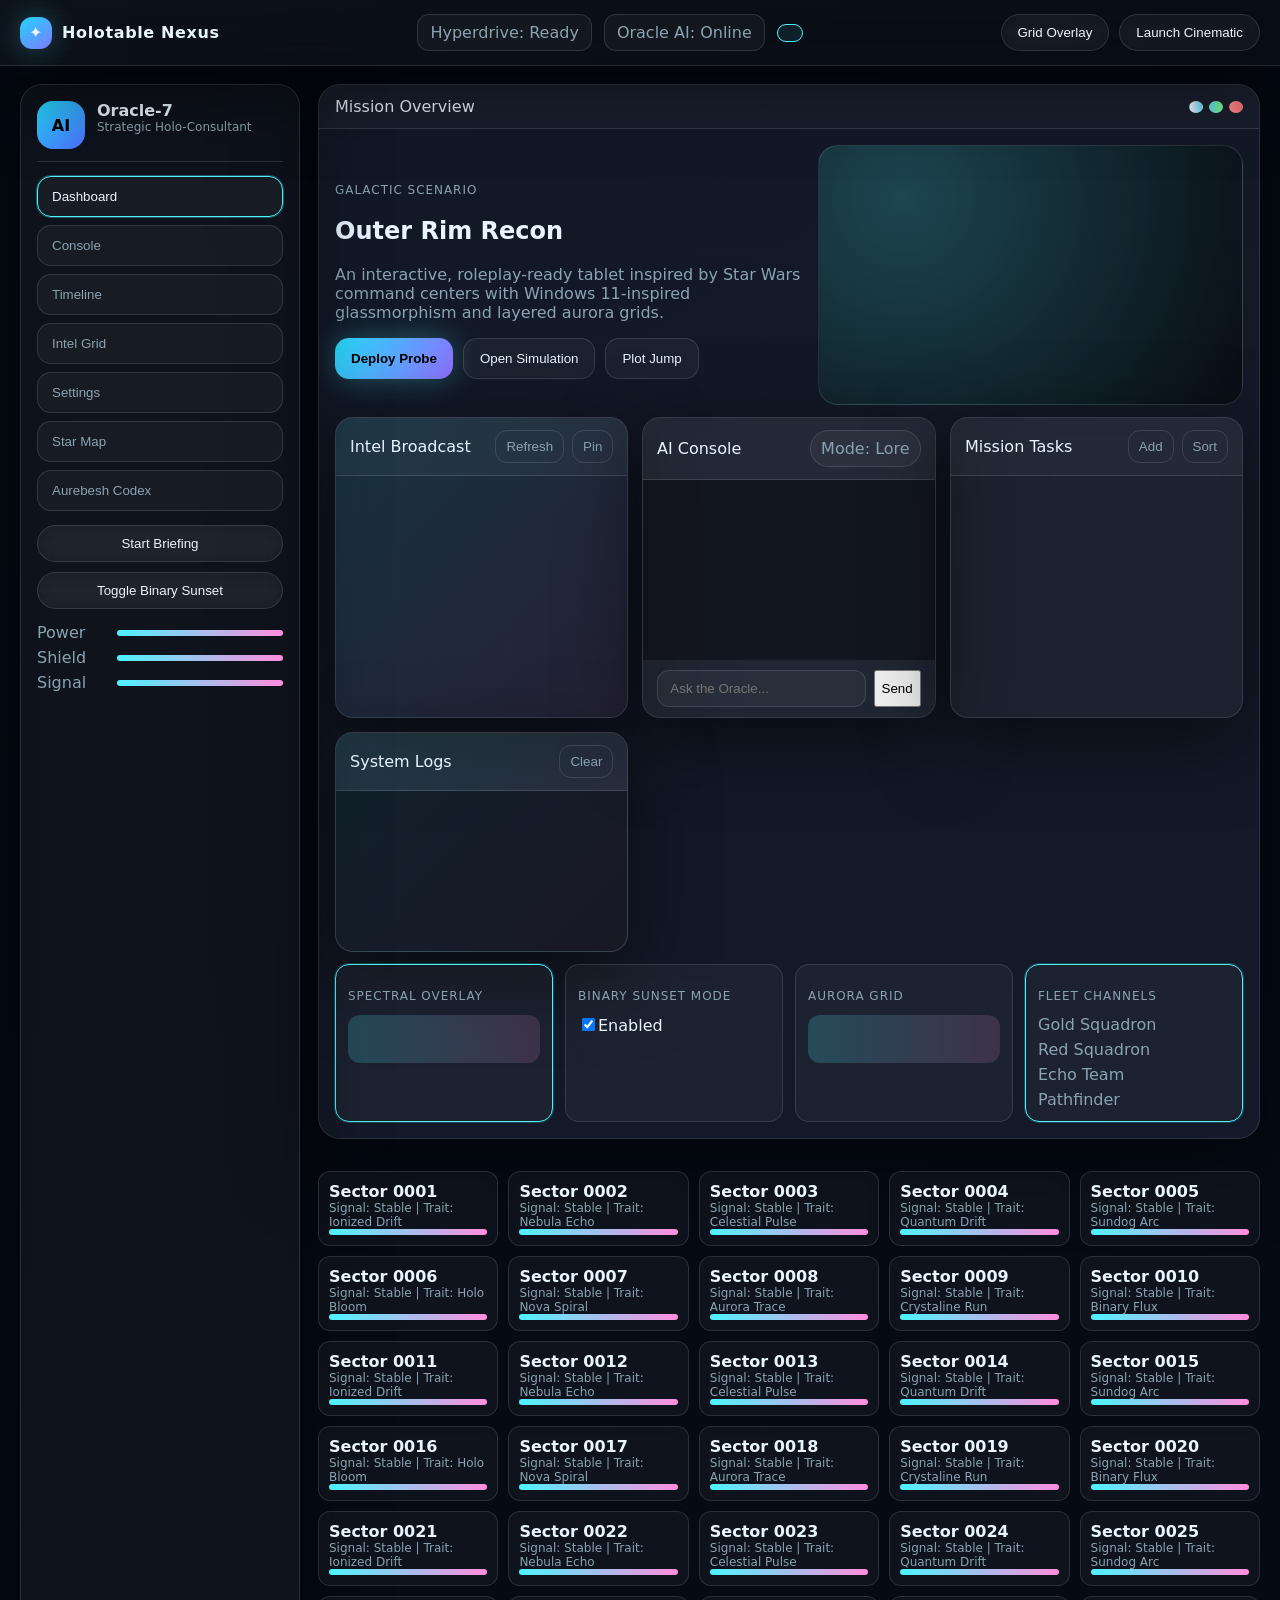
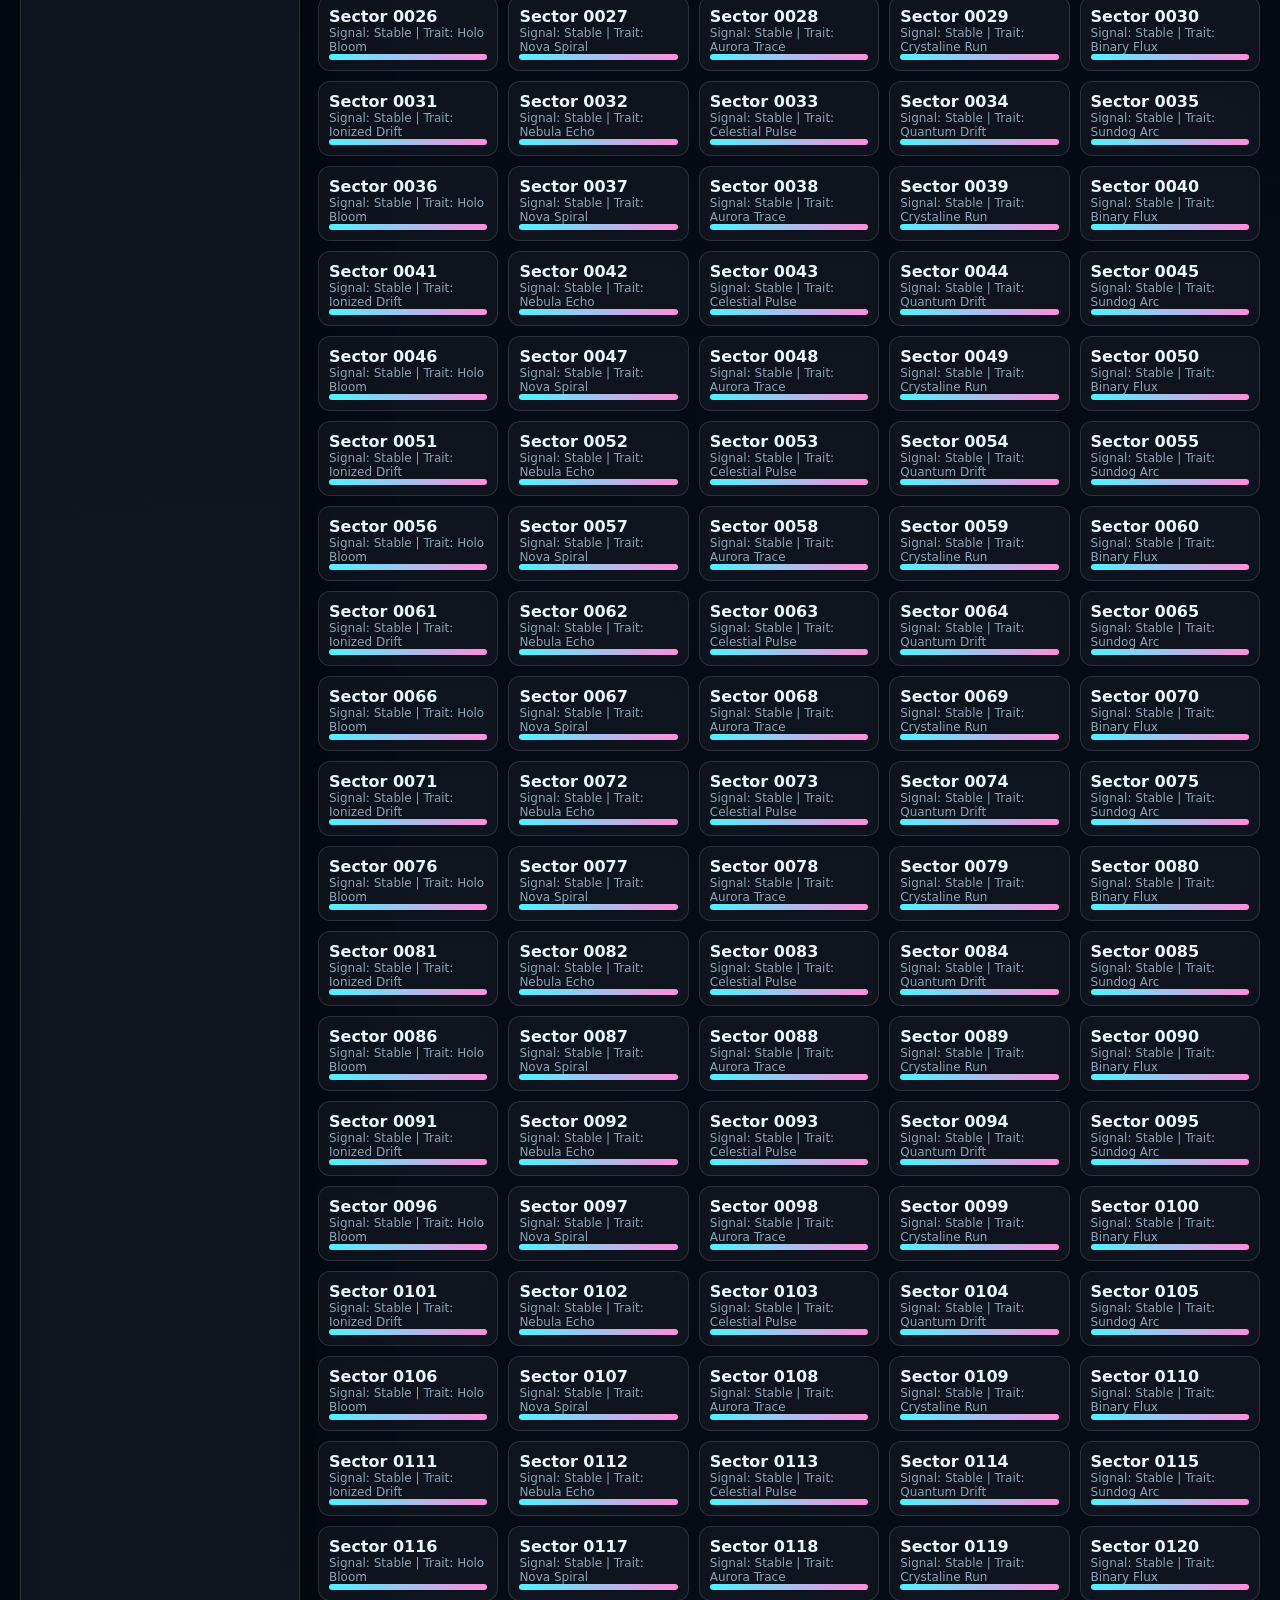
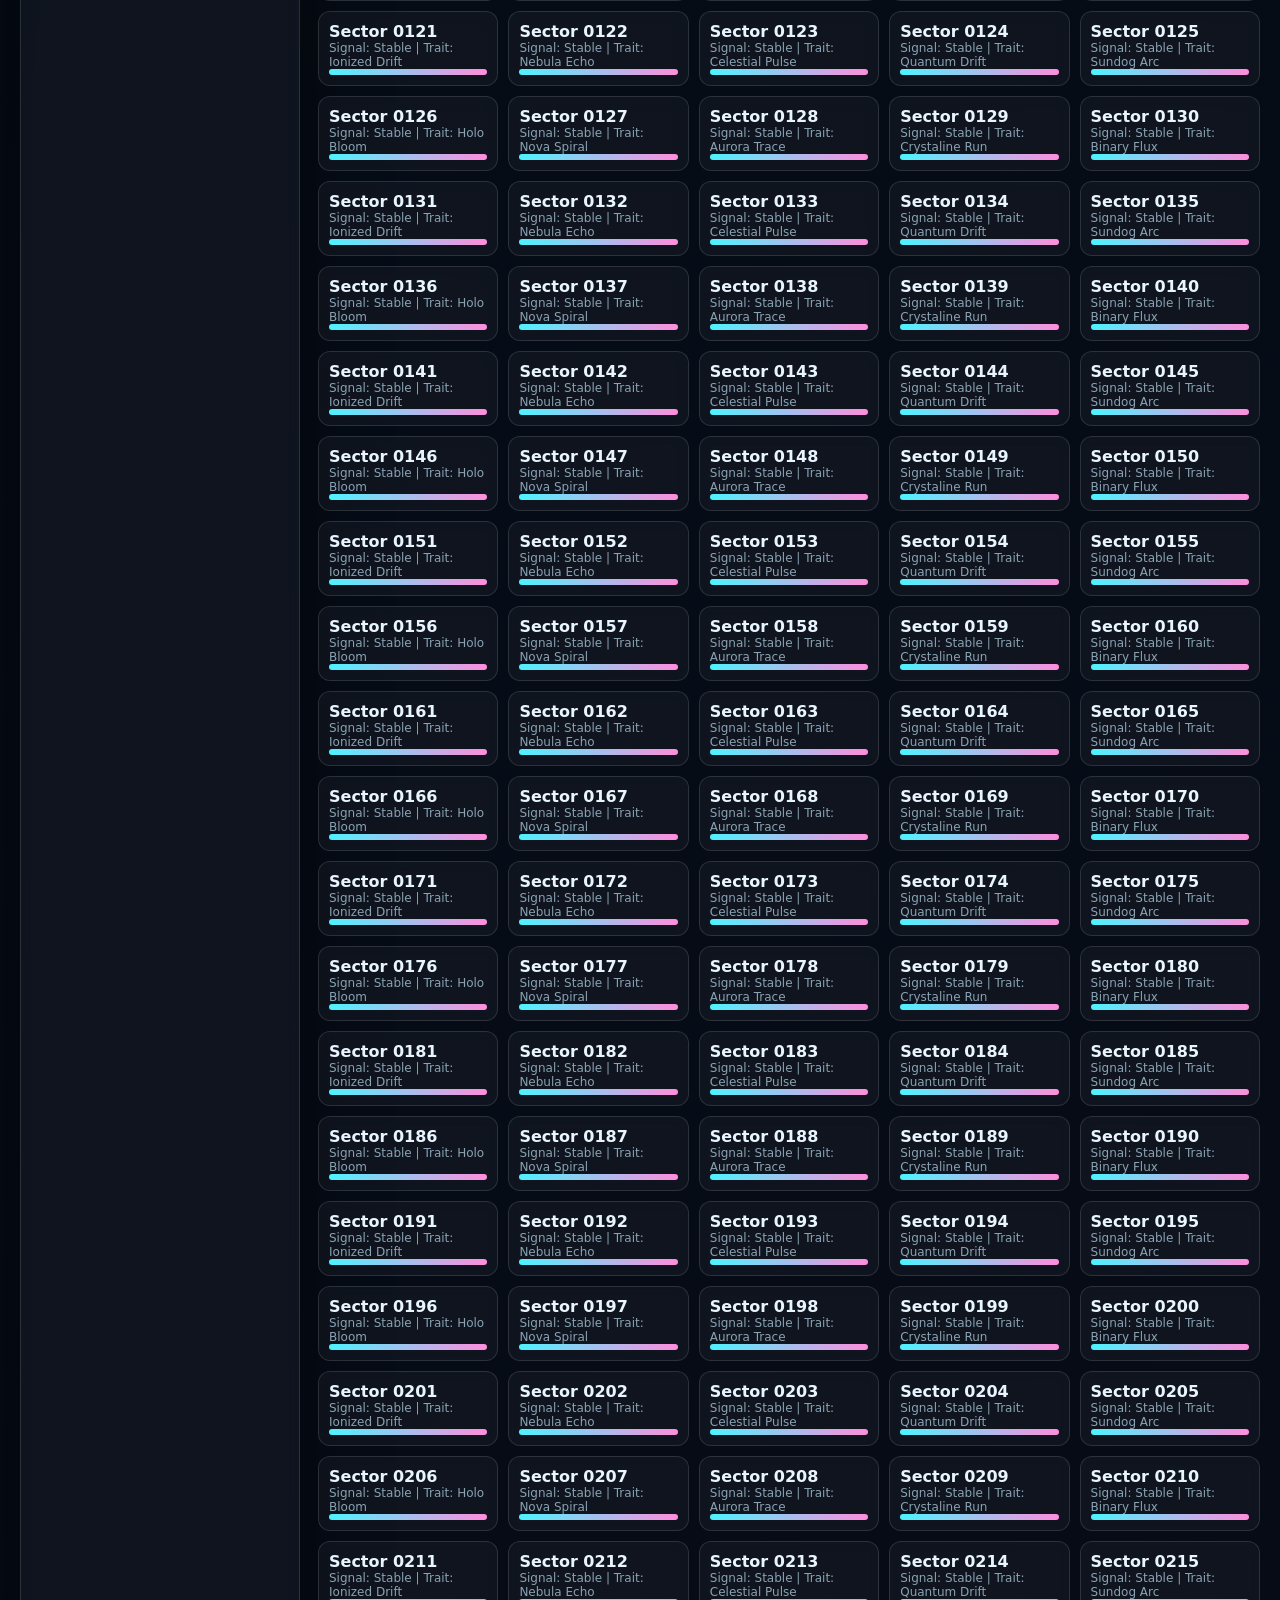
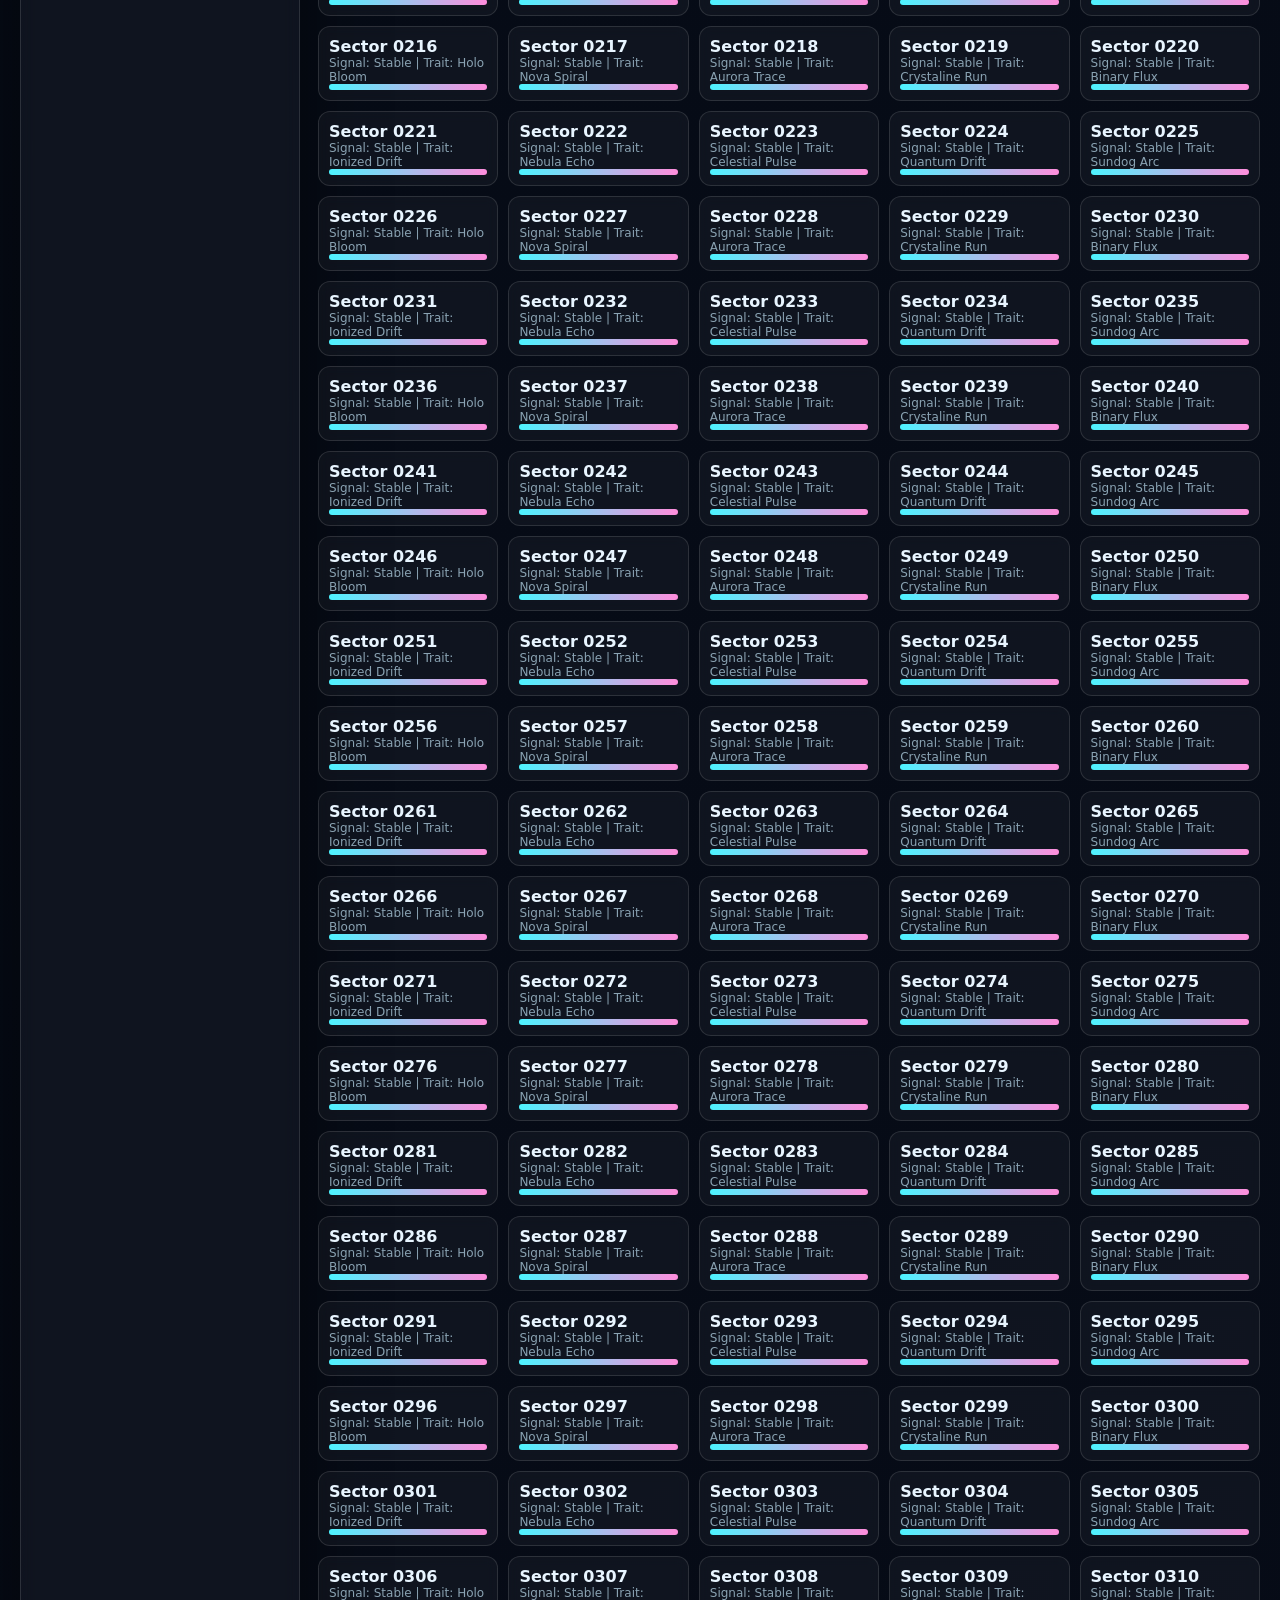
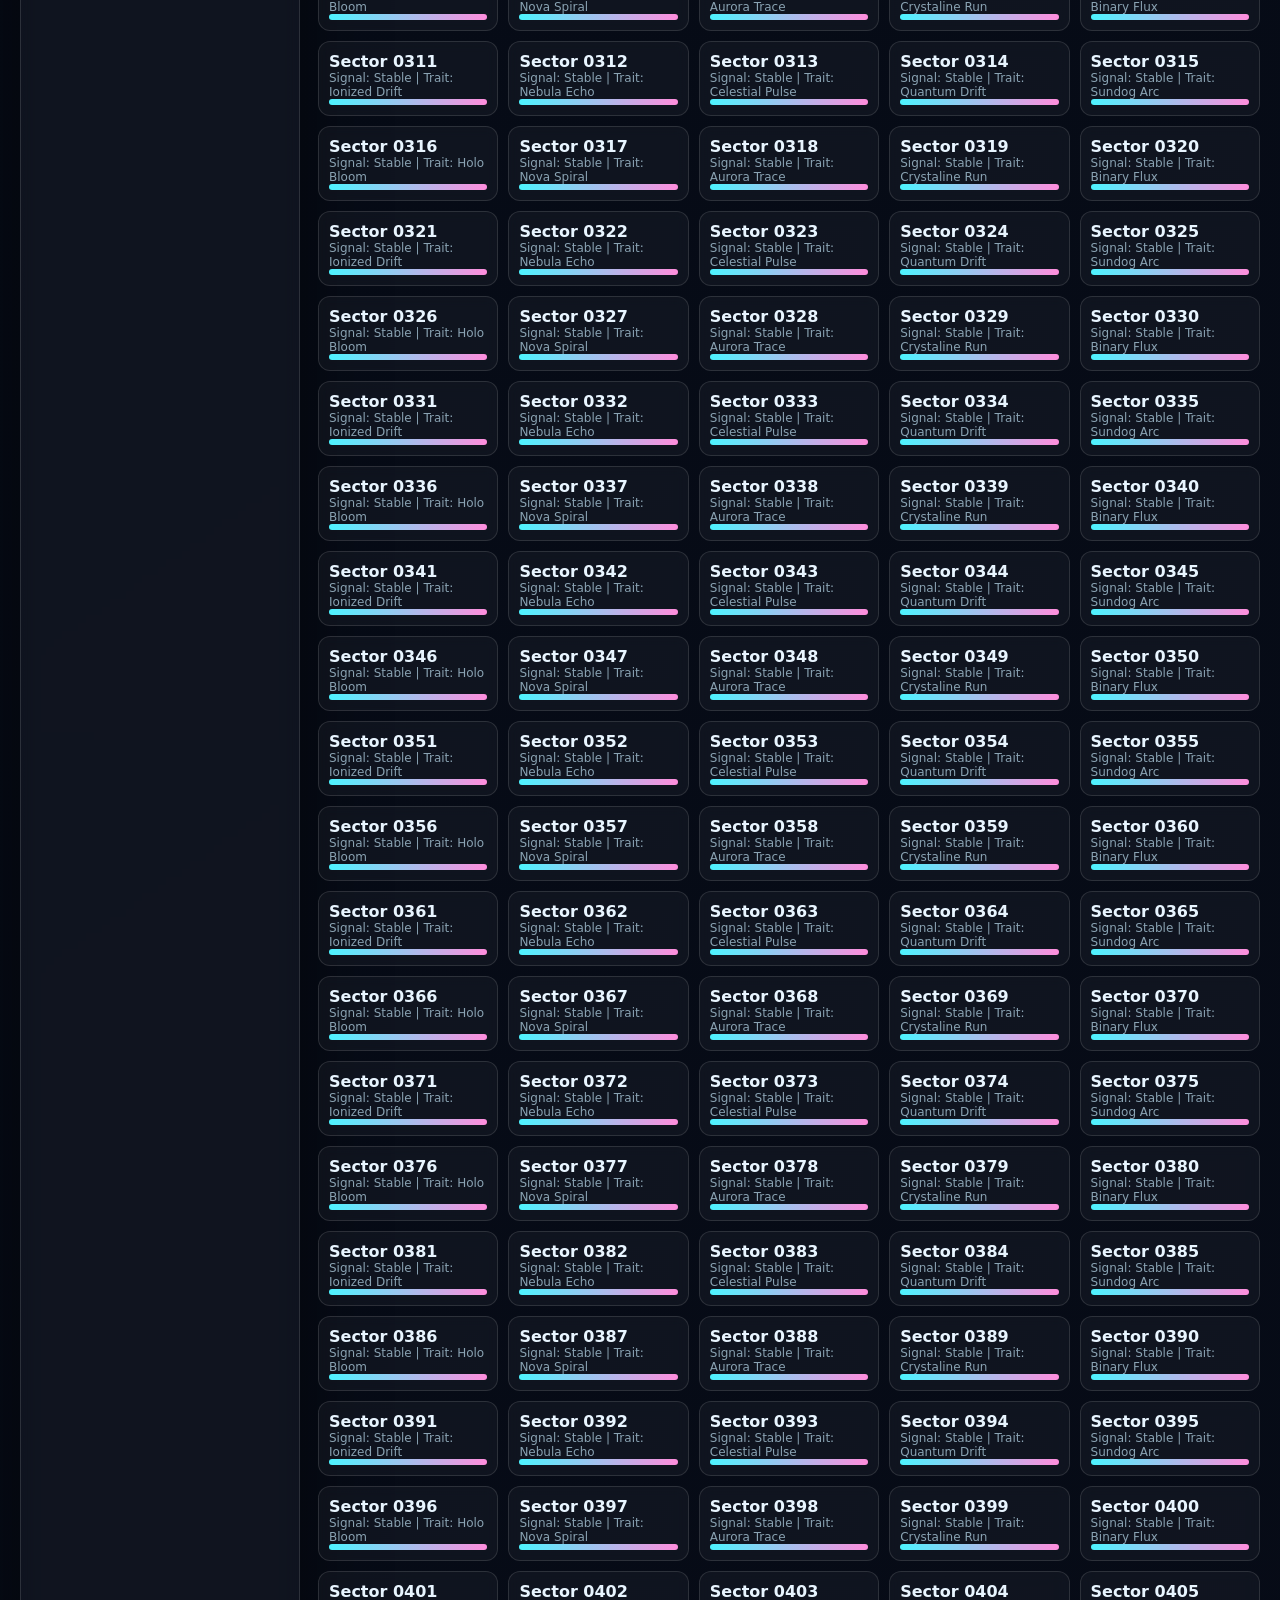
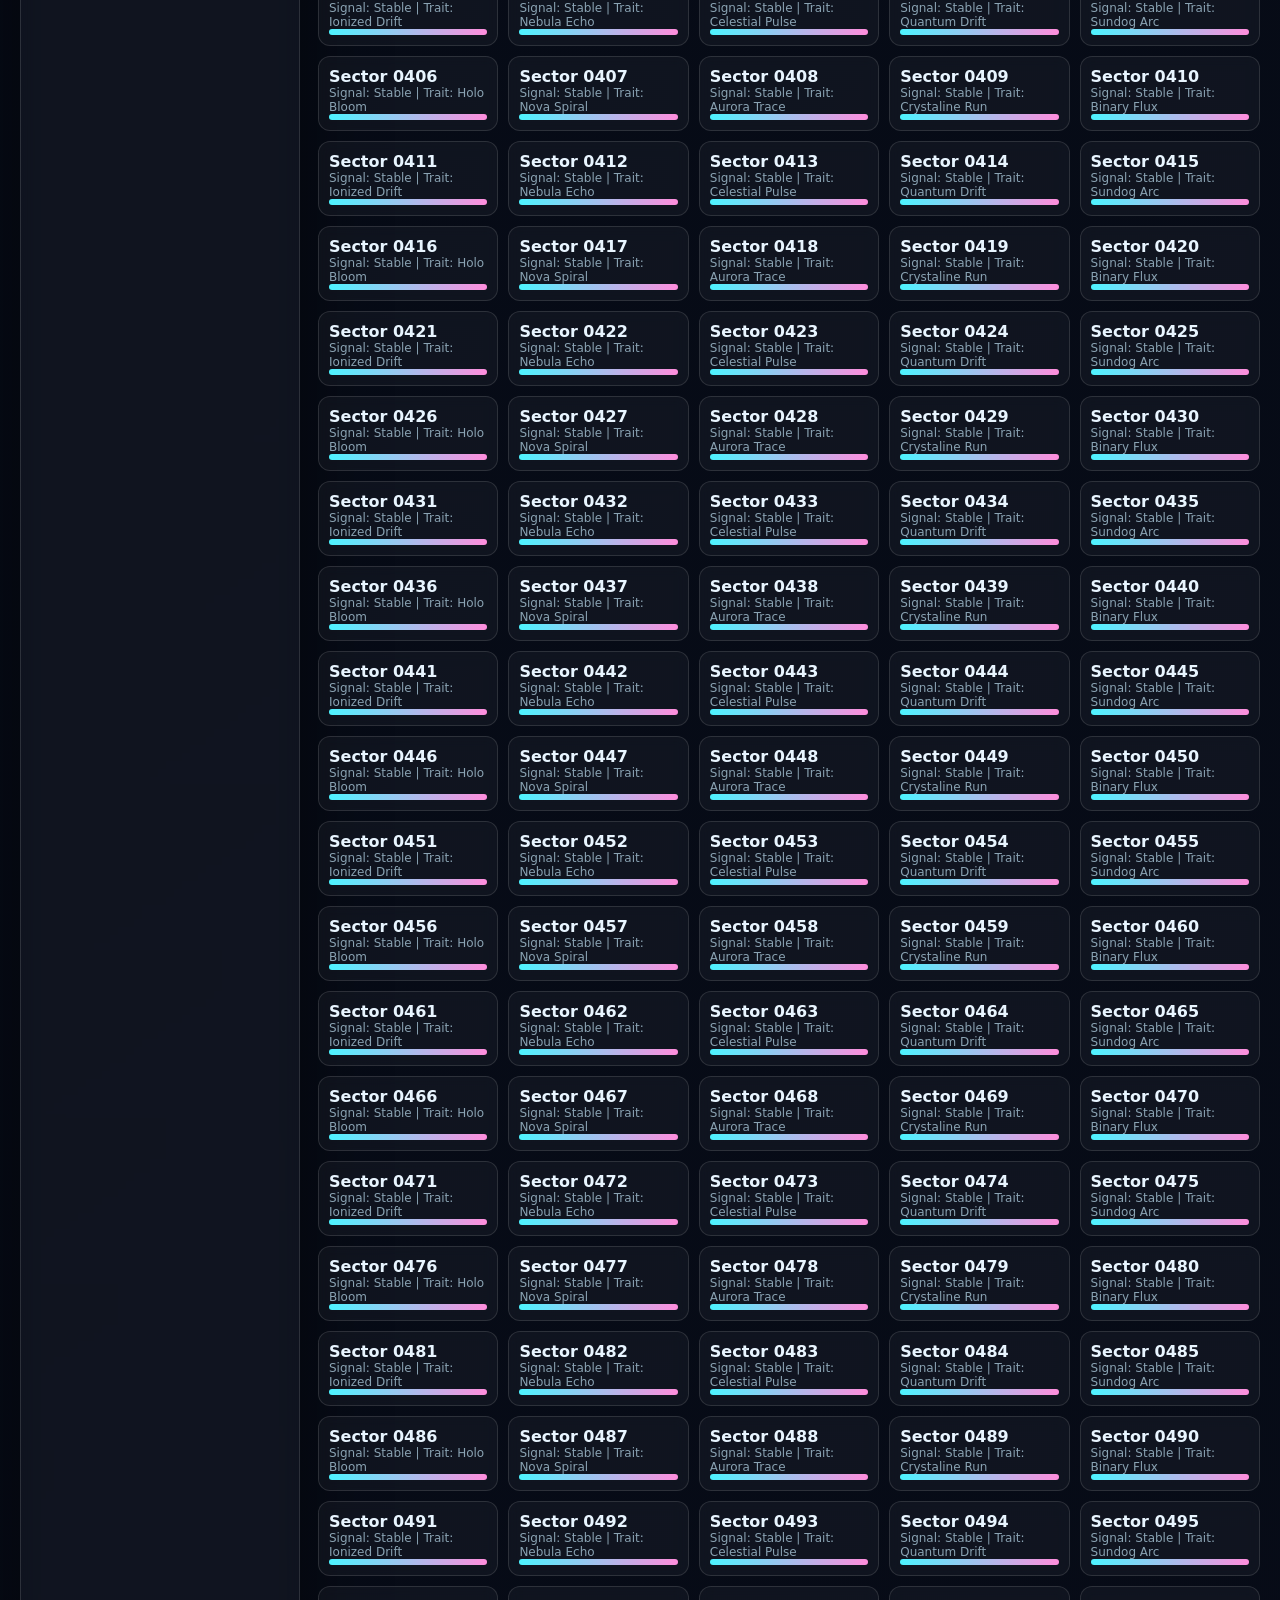
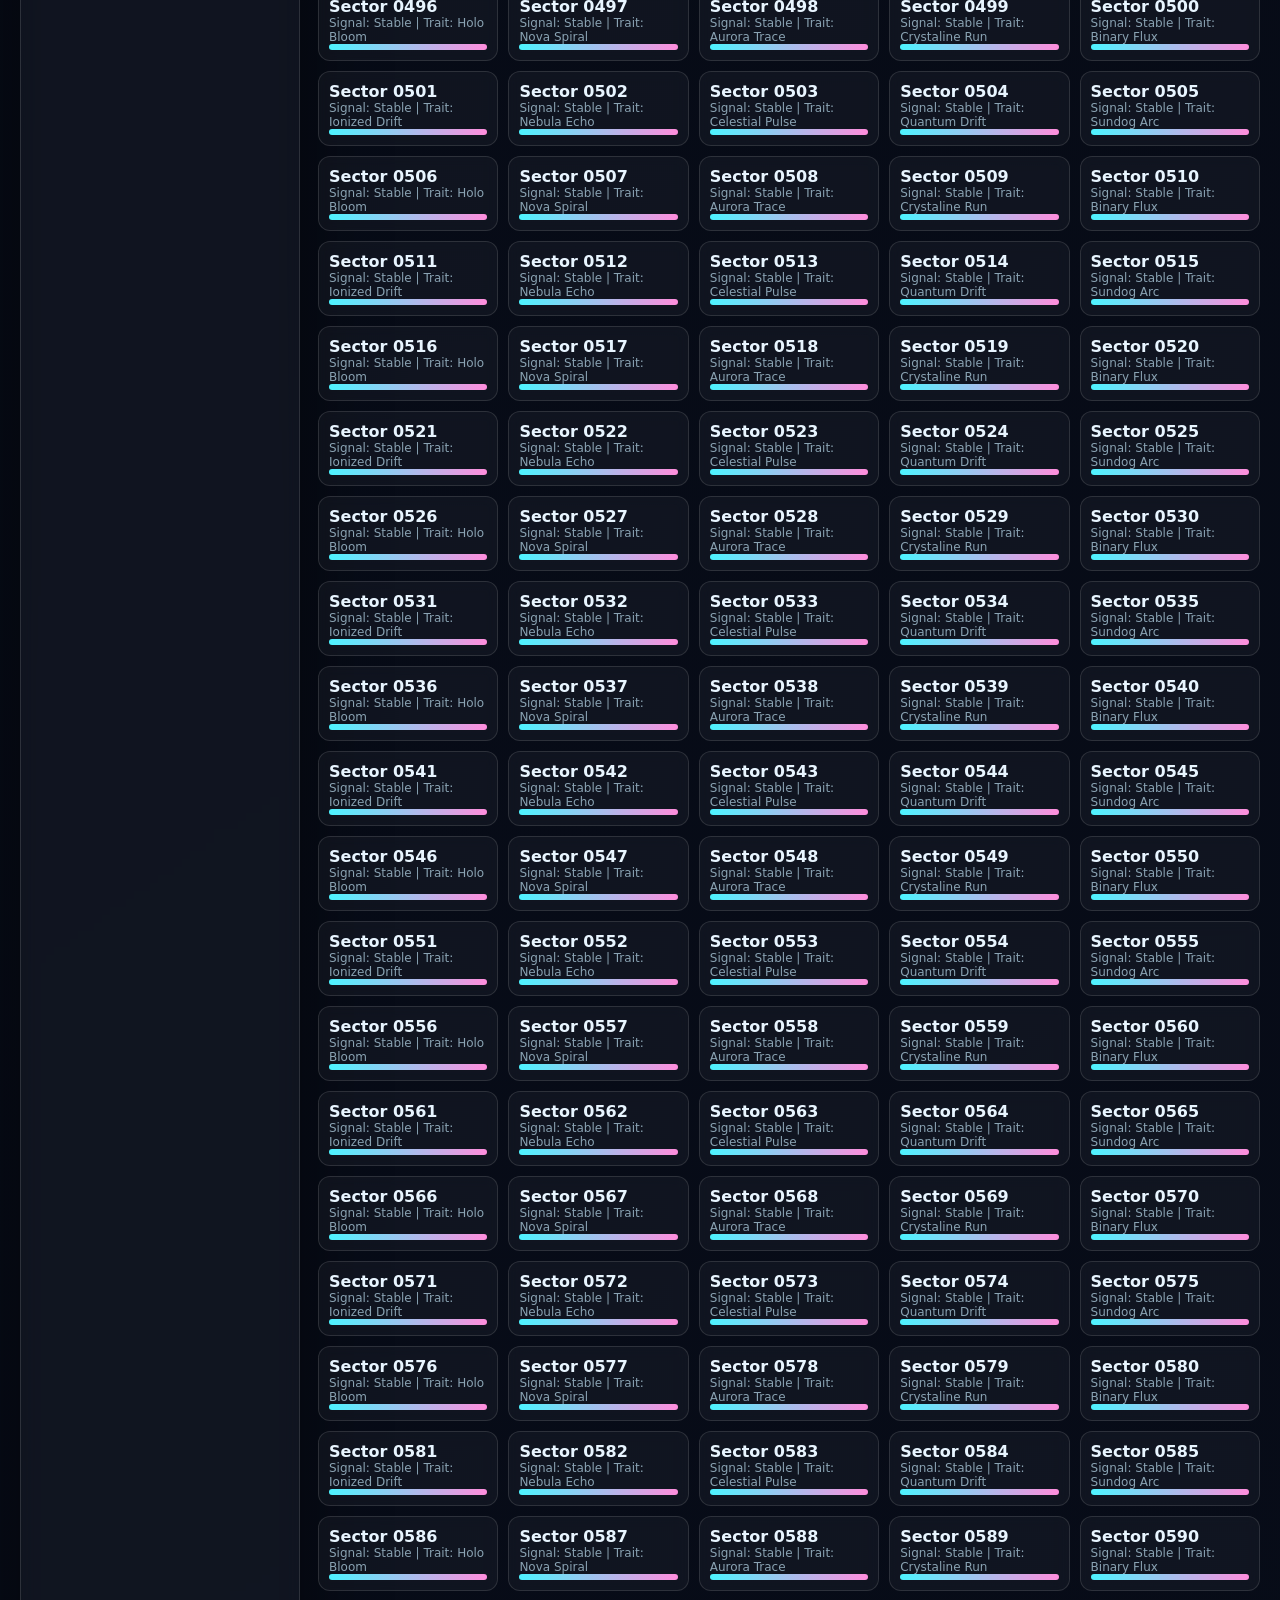
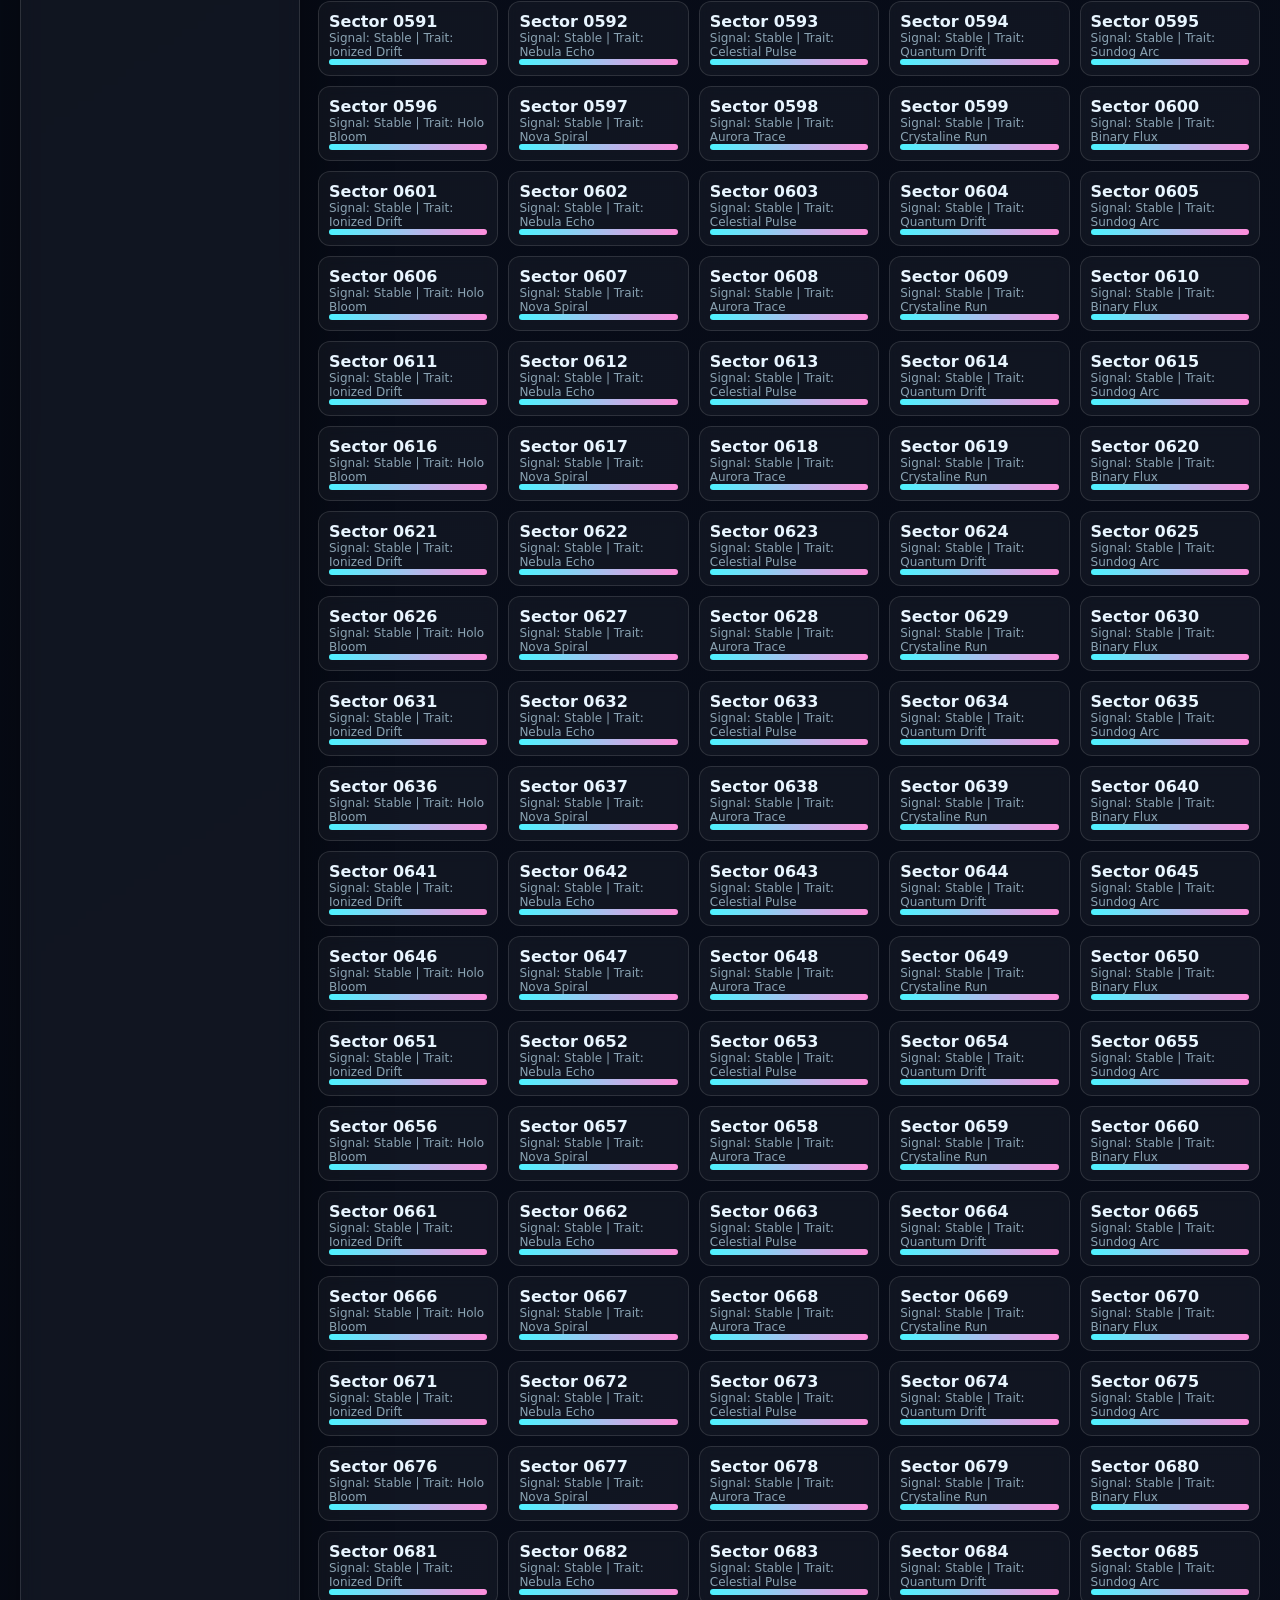
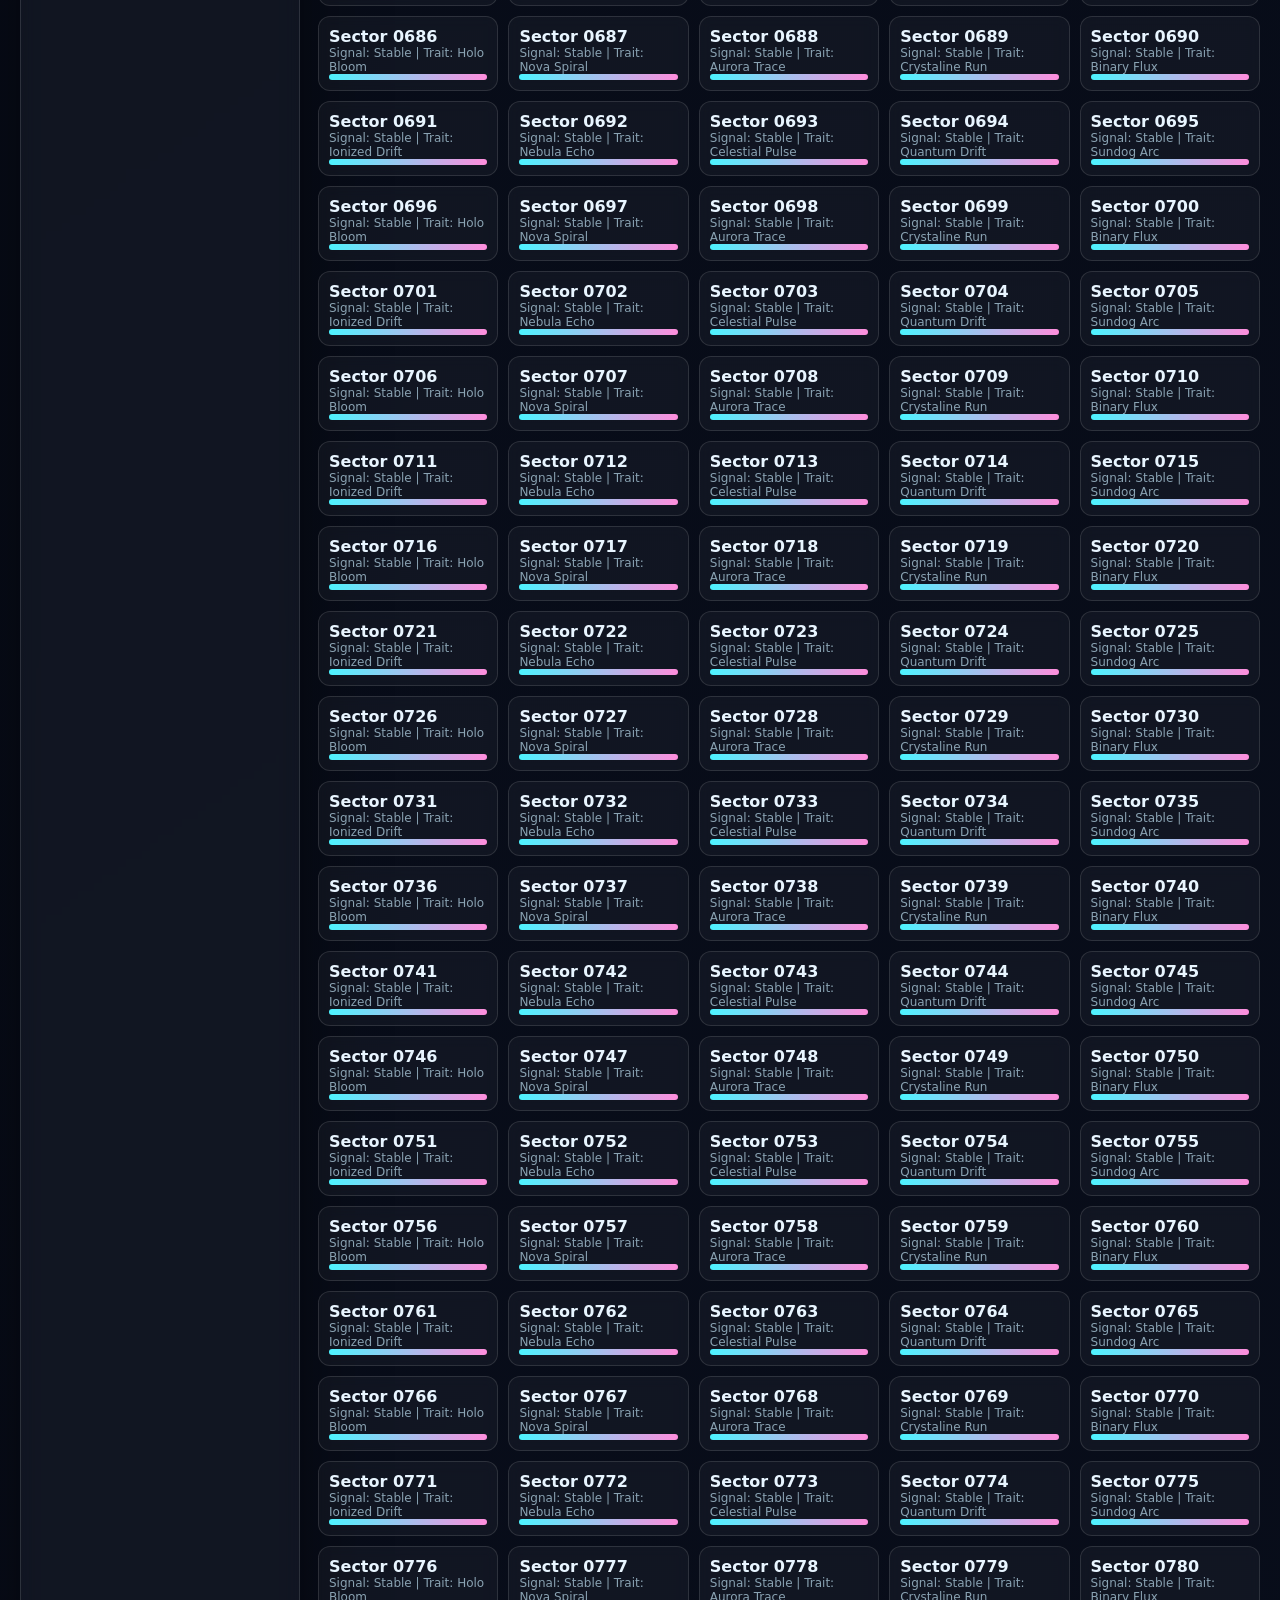
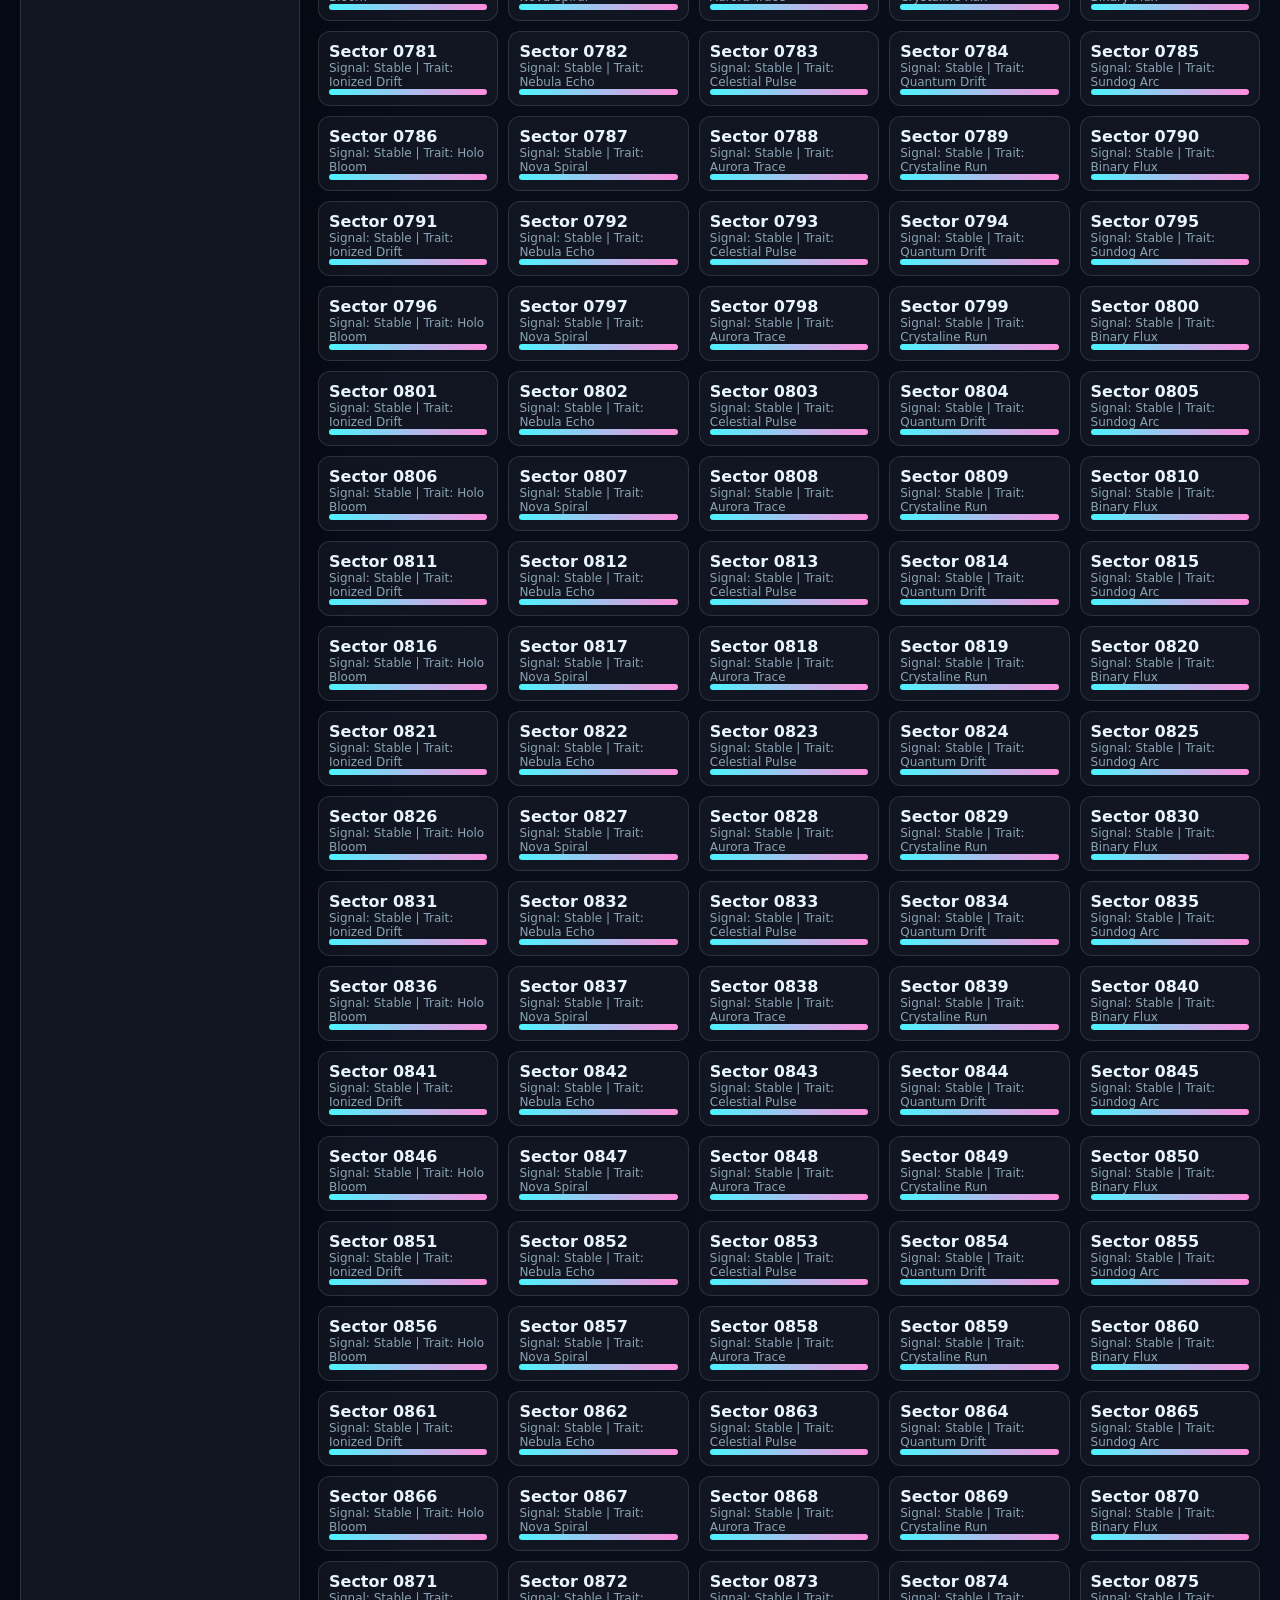
==== commit bcbc6425: "Expand holotable surfaces to 5000-line layout" ====
--- a/index.html
+++ b/index.html
@@ -6,9 +6,9 @@
   <title>Holotable Nexus | Star Wars AI Console</title>
   <link rel="stylesheet" href="style.css" />
 </head>
-<body>
+<body class="binary-sunset">
   <div class="system-shell">
-    <header class="command-bar">
+    <header class="command-bar neon">
       <div class="brand">
         <span class="brand-icon">✦</span>
         <span class="brand-text">Holotable Nexus</span>
@@ -18,10 +18,14 @@
         <div class="status-indicator" id="ai-state">Oracle AI: Online</div>
         <div class="clock" id="live-clock"></div>
       </div>
+      <div class="bar-actions">
+        <button class="pill" id="open-holo-grid">Grid Overlay</button>
+        <button class="pill" id="launch-cinematic">Launch Cinematic</button>
+      </div>
     </header>
 
     <main class="desktop">
-      <aside class="nav-pane">
+      <aside class="nav-pane glass">
         <div class="profile">
           <div class="avatar">AI</div>
           <div class="identity">
@@ -35,10 +39,17 @@
           <button class="nav-item" data-target="timeline">Timeline</button>
           <button class="nav-item" data-target="intel">Intel Grid</button>
           <button class="nav-item" data-target="settings">Settings</button>
+          <button class="nav-item" data-target="starmap">Star Map</button>
+          <button class="nav-item" data-target="aurebesh">Aurebesh Codex</button>
         </div>
         <div class="task-buttons">
           <button class="pill" id="start-briefing">Start Briefing</button>
           <button class="pill" id="toggle-theme">Toggle Binary Sunset</button>
+        </div>
+        <div class="nav-diagnostics">
+          <div class="stat-line"><span>Power</span><span class="bar" data-level="0.82"></span></div>
+          <div class="stat-line"><span>Shield</span><span class="bar" data-level="0.65"></span></div>
+          <div class="stat-line"><span>Signal</span><span class="bar" data-level="0.91"></span></div>
         </div>
       </aside>
 
@@ -57,10 +68,11 @@
               <div>
                 <p class="eyebrow">Galactic Scenario</p>
                 <h1>Outer Rim Recon</h1>
-                <p class="lede">An interactive, roleplay-ready tablet inspired by Star Wars command centers with Windows 11-inspired glassmorphism.</p>
+                <p class="lede">An interactive, roleplay-ready tablet inspired by Star Wars command centers with Windows 11-inspired glassmorphism and layered aurora grids.</p>
                 <div class="action-row">
                   <button class="primary" id="deploy-probe">Deploy Probe</button>
                   <button class="secondary" id="open-sim">Open Simulation</button>
+                  <button class="secondary" id="launch-hyperspace">Plot Jump</button>
                 </div>
               </div>
               <div class="holo-map" id="holo-map"></div>
@@ -70,7 +82,10 @@
               <div class="card holo" id="intel-card">
                 <div class="card-header">
                   <span>Intel Broadcast</span>
-                  <button class="ghost" id="refresh-intel">Refresh</button>
+                  <div class="header-actions">
+                    <button class="ghost" id="refresh-intel">Refresh</button>
+                    <button class="ghost" id="pin-intel">Pin</button>
+                  </div>
                 </div>
                 <div class="card-body" id="intel-feed"></div>
               </div>
@@ -88,7 +103,10 @@
               <div class="card glass" id="task-list">
                 <div class="card-header">
                   <span>Mission Tasks</span>
-                  <button class="ghost" id="add-task">Add</button>
+                  <div class="header-actions">
+                    <button class="ghost" id="add-task">Add</button>
+                    <button class="ghost" id="sort-task">Sort</button>
+                  </div>
                 </div>
                 <ul class="card-body list" id="tasks"></ul>
               </div>
@@ -98,6 +116,32 @@
                   <button class="ghost" id="clear-logs">Clear</button>
                 </div>
                 <div class="card-body log-body" id="log-view"></div>
+              </div>
+            </div>
+
+            <div class="micro-panels">
+              <div class="micro holo-border">
+                <p class="eyebrow">Spectral Overlay</p>
+                <div class="sparkline" id="spectral-trace"></div>
+              </div>
+              <div class="micro glass">
+                <p class="eyebrow">Binary Sunset Mode</p>
+                <div class="toggle-row">
+                  <label class="toggle"><input type="checkbox" id="sunset-toggle" checked /><span>Enabled</span></label>
+                </div>
+              </div>
+              <div class="micro glass">
+                <p class="eyebrow">Aurora Grid</p>
+                <div class="gridline-preview"></div>
+              </div>
+              <div class="micro holo-border">
+                <p class="eyebrow">Fleet Channels</p>
+                <ul class="fleet-channels">
+                  <li>Gold Squadron</li>
+                  <li>Red Squadron</li>
+                  <li>Echo Team</li>
+                  <li>Pathfinder</li>
+                </ul>
               </div>
             </div>
           </div>
@@ -118,6 +162,11 @@
               <input type="text" id="diag-input" placeholder="Run command: scan core" />
               <button id="run-diag">Execute</button>
             </div>
+            <div class="live-metrics">
+              <div class="metric"><span>CPU</span><span id="metric-cpu">0%</span></div>
+              <div class="metric"><span>Memory</span><span id="metric-mem">0%</span></div>
+              <div class="metric"><span>Latency</span><span id="metric-lat">0ms</span></div>
+            </div>
           </div>
         </div>
 
@@ -132,6 +181,10 @@
           </header>
           <div class="window-body">
             <ol class="timeline" id="timeline-list"></ol>
+            <div class="timeline-stats">
+              <div class="chip">Sync: Real-time</div>
+              <div class="chip">Archive: Encrypted</div>
+            </div>
           </div>
         </div>
 
@@ -184,13 +237,4764 @@
               <label>Theme Density</label>
               <input type="range" id="density" min="0.4" max="1" step="0.05" value="0.9" />
             </div>
+            <div class="settings-group">
+              <label>Window Focus Mode</label>
+              <div class="toggle-row">
+                <label class="toggle"><input type="checkbox" id="focus-mode" checked /><span>Auto</span></label>
+              </div>
+            </div>
           </div>
         </div>
-      </section>
-    </main>
-  </div>
-  <div class="glow-grid"></div>
 
-  <script src="app.js"></script>
-</body>
-</html>
+        <div class="window hidden" id="starmap" data-window>
+          <header class="window-bar">
+            <span class="title">Star Map Navigator</span>
+            <div class="window-controls">
+              <button aria-label="pin" class="control pin"></button>
+              <button aria-label="minimize" class="control minimize"></button>
+              <button aria-label="close" class="control close"></button>
+            </div>
+          </header>
+          <div class="window-body">
+            <div class="starfield" id="starfield-canvas"></div>
+            <div class="legend">
+              <div class="chip">Hyperlanes</div>
+              <div class="chip">Nebulae</div>
+              <div class="chip">Trade Routes</div>
+            </div>
+          </div>
+        </div>
+
+        <div class="window hidden" id="aurebesh" data-window>
+          <header class="window-bar">
+            <span class="title">Aurebesh Codex</span>
+            <div class="window-controls">
+              <button aria-label="pin" class="control pin"></button>
+              <button aria-label="minimize" class="control minimize"></button>
+              <button aria-label="close" class="control close"></button>
+            </div>
+          </header>
+          <div class="window-body column">
+            <div class="codex" id="aurebesh-codex"></div>
+            <div class="codex-form">
+              <input type="text" id="codex-input" placeholder="Translate text..." />
+              <button id="translate">Translate</button>
+            </div>
+          </div>
+        </div>
+
+        <section class="data-vault">
+          <div class="data-chip" id="chip-1" data-system="sector-0001">
+            <div class="chip-title">Sector 0001</div>
+            <div class="chip-meta">Signal: Stable | Trait: Ionized Drift</div>
+            <div class="chip-spark" data-index="1"></div>
+          </div>
+          <div class="data-chip" id="chip-2" data-system="sector-0002">
+            <div class="chip-title">Sector 0002</div>
+            <div class="chip-meta">Signal: Stable | Trait: Nebula Echo</div>
+            <div class="chip-spark" data-index="2"></div>
+          </div>
+          <div class="data-chip" id="chip-3" data-system="sector-0003">
+            <div class="chip-title">Sector 0003</div>
+            <div class="chip-meta">Signal: Stable | Trait: Celestial Pulse</div>
+            <div class="chip-spark" data-index="3"></div>
+          </div>
+          <div class="data-chip" id="chip-4" data-system="sector-0004">
+            <div class="chip-title">Sector 0004</div>
+            <div class="chip-meta">Signal: Stable | Trait: Quantum Drift</div>
+            <div class="chip-spark" data-index="4"></div>
+          </div>
+          <div class="data-chip" id="chip-5" data-system="sector-0005">
+            <div class="chip-title">Sector 0005</div>
+            <div class="chip-meta">Signal: Stable | Trait: Sundog Arc</div>
+            <div class="chip-spark" data-index="5"></div>
+          </div>
+          <div class="data-chip" id="chip-6" data-system="sector-0006">
+            <div class="chip-title">Sector 0006</div>
+            <div class="chip-meta">Signal: Stable | Trait: Holo Bloom</div>
+            <div class="chip-spark" data-index="6"></div>
+          </div>
+          <div class="data-chip" id="chip-7" data-system="sector-0007">
+            <div class="chip-title">Sector 0007</div>
+            <div class="chip-meta">Signal: Stable | Trait: Nova Spiral</div>
+            <div class="chip-spark" data-index="7"></div>
+          </div>
+          <div class="data-chip" id="chip-8" data-system="sector-0008">
+            <div class="chip-title">Sector 0008</div>
+            <div class="chip-meta">Signal: Stable | Trait: Aurora Trace</div>
+            <div class="chip-spark" data-index="8"></div>
+          </div>
+          <div class="data-chip" id="chip-9" data-system="sector-0009">
+            <div class="chip-title">Sector 0009</div>
+            <div class="chip-meta">Signal: Stable | Trait: Crystaline Run</div>
+            <div class="chip-spark" data-index="9"></div>
+          </div>
+          <div class="data-chip" id="chip-10" data-system="sector-0010">
+            <div class="chip-title">Sector 0010</div>
+            <div class="chip-meta">Signal: Stable | Trait: Binary Flux</div>
+            <div class="chip-spark" data-index="10"></div>
+          </div>
+          <div class="data-chip" id="chip-11" data-system="sector-0011">
+            <div class="chip-title">Sector 0011</div>
+            <div class="chip-meta">Signal: Stable | Trait: Ionized Drift</div>
+            <div class="chip-spark" data-index="11"></div>
+          </div>
+          <div class="data-chip" id="chip-12" data-system="sector-0012">
+            <div class="chip-title">Sector 0012</div>
+            <div class="chip-meta">Signal: Stable | Trait: Nebula Echo</div>
+            <div class="chip-spark" data-index="12"></div>
+          </div>
+          <div class="data-chip" id="chip-13" data-system="sector-0013">
+            <div class="chip-title">Sector 0013</div>
+            <div class="chip-meta">Signal: Stable | Trait: Celestial Pulse</div>
+            <div class="chip-spark" data-index="13"></div>
+          </div>
+          <div class="data-chip" id="chip-14" data-system="sector-0014">
+            <div class="chip-title">Sector 0014</div>
+            <div class="chip-meta">Signal: Stable | Trait: Quantum Drift</div>
+            <div class="chip-spark" data-index="14"></div>
+          </div>
+          <div class="data-chip" id="chip-15" data-system="sector-0015">
+            <div class="chip-title">Sector 0015</div>
+            <div class="chip-meta">Signal: Stable | Trait: Sundog Arc</div>
+            <div class="chip-spark" data-index="15"></div>
+          </div>
+          <div class="data-chip" id="chip-16" data-system="sector-0016">
+            <div class="chip-title">Sector 0016</div>
+            <div class="chip-meta">Signal: Stable | Trait: Holo Bloom</div>
+            <div class="chip-spark" data-index="16"></div>
+          </div>
+          <div class="data-chip" id="chip-17" data-system="sector-0017">
+            <div class="chip-title">Sector 0017</div>
+            <div class="chip-meta">Signal: Stable | Trait: Nova Spiral</div>
+            <div class="chip-spark" data-index="17"></div>
+          </div>
+          <div class="data-chip" id="chip-18" data-system="sector-0018">
+            <div class="chip-title">Sector 0018</div>
+            <div class="chip-meta">Signal: Stable | Trait: Aurora Trace</div>
+            <div class="chip-spark" data-index="18"></div>
+          </div>
+          <div class="data-chip" id="chip-19" data-system="sector-0019">
+            <div class="chip-title">Sector 0019</div>
+            <div class="chip-meta">Signal: Stable | Trait: Crystaline Run</div>
+            <div class="chip-spark" data-index="19"></div>
+          </div>
+          <div class="data-chip" id="chip-20" data-system="sector-0020">
+            <div class="chip-title">Sector 0020</div>
+            <div class="chip-meta">Signal: Stable | Trait: Binary Flux</div>
+            <div class="chip-spark" data-index="20"></div>
+          </div>
+          <div class="data-chip" id="chip-21" data-system="sector-0021">
+            <div class="chip-title">Sector 0021</div>
+            <div class="chip-meta">Signal: Stable | Trait: Ionized Drift</div>
+            <div class="chip-spark" data-index="21"></div>
+          </div>
+          <div class="data-chip" id="chip-22" data-system="sector-0022">
+            <div class="chip-title">Sector 0022</div>
+            <div class="chip-meta">Signal: Stable | Trait: Nebula Echo</div>
+            <div class="chip-spark" data-index="22"></div>
+          </div>
+          <div class="data-chip" id="chip-23" data-system="sector-0023">
+            <div class="chip-title">Sector 0023</div>
+            <div class="chip-meta">Signal: Stable | Trait: Celestial Pulse</div>
+            <div class="chip-spark" data-index="23"></div>
+          </div>
+          <div class="data-chip" id="chip-24" data-system="sector-0024">
+            <div class="chip-title">Sector 0024</div>
+            <div class="chip-meta">Signal: Stable | Trait: Quantum Drift</div>
+            <div class="chip-spark" data-index="24"></div>
+          </div>
+          <div class="data-chip" id="chip-25" data-system="sector-0025">
+            <div class="chip-title">Sector 0025</div>
+            <div class="chip-meta">Signal: Stable | Trait: Sundog Arc</div>
+            <div class="chip-spark" data-index="25"></div>
+          </div>
+          <div class="data-chip" id="chip-26" data-system="sector-0026">
+            <div class="chip-title">Sector 0026</div>
+            <div class="chip-meta">Signal: Stable | Trait: Holo Bloom</div>
+            <div class="chip-spark" data-index="26"></div>
+          </div>
+          <div class="data-chip" id="chip-27" data-system="sector-0027">
+            <div class="chip-title">Sector 0027</div>
+            <div class="chip-meta">Signal: Stable | Trait: Nova Spiral</div>
+            <div class="chip-spark" data-index="27"></div>
+          </div>
+          <div class="data-chip" id="chip-28" data-system="sector-0028">
+            <div class="chip-title">Sector 0028</div>
+            <div class="chip-meta">Signal: Stable | Trait: Aurora Trace</div>
+            <div class="chip-spark" data-index="28"></div>
+          </div>
+          <div class="data-chip" id="chip-29" data-system="sector-0029">
+            <div class="chip-title">Sector 0029</div>
+            <div class="chip-meta">Signal: Stable | Trait: Crystaline Run</div>
+            <div class="chip-spark" data-index="29"></div>
+          </div>
+          <div class="data-chip" id="chip-30" data-system="sector-0030">
+            <div class="chip-title">Sector 0030</div>
+            <div class="chip-meta">Signal: Stable | Trait: Binary Flux</div>
+            <div class="chip-spark" data-index="30"></div>
+          </div>
+          <div class="data-chip" id="chip-31" data-system="sector-0031">
+            <div class="chip-title">Sector 0031</div>
+            <div class="chip-meta">Signal: Stable | Trait: Ionized Drift</div>
+            <div class="chip-spark" data-index="31"></div>
+          </div>
+          <div class="data-chip" id="chip-32" data-system="sector-0032">
+            <div class="chip-title">Sector 0032</div>
+            <div class="chip-meta">Signal: Stable | Trait: Nebula Echo</div>
+            <div class="chip-spark" data-index="32"></div>
+          </div>
+          <div class="data-chip" id="chip-33" data-system="sector-0033">
+            <div class="chip-title">Sector 0033</div>
+            <div class="chip-meta">Signal: Stable | Trait: Celestial Pulse</div>
+            <div class="chip-spark" data-index="33"></div>
+          </div>
+          <div class="data-chip" id="chip-34" data-system="sector-0034">
+            <div class="chip-title">Sector 0034</div>
+            <div class="chip-meta">Signal: Stable | Trait: Quantum Drift</div>
+            <div class="chip-spark" data-index="34"></div>
+          </div>
+          <div class="data-chip" id="chip-35" data-system="sector-0035">
+            <div class="chip-title">Sector 0035</div>
+            <div class="chip-meta">Signal: Stable | Trait: Sundog Arc</div>
+            <div class="chip-spark" data-index="35"></div>
+          </div>
+          <div class="data-chip" id="chip-36" data-system="sector-0036">
+            <div class="chip-title">Sector 0036</div>
+            <div class="chip-meta">Signal: Stable | Trait: Holo Bloom</div>
+            <div class="chip-spark" data-index="36"></div>
+          </div>
+          <div class="data-chip" id="chip-37" data-system="sector-0037">
+            <div class="chip-title">Sector 0037</div>
+            <div class="chip-meta">Signal: Stable | Trait: Nova Spiral</div>
+            <div class="chip-spark" data-index="37"></div>
+          </div>
+          <div class="data-chip" id="chip-38" data-system="sector-0038">
+            <div class="chip-title">Sector 0038</div>
+            <div class="chip-meta">Signal: Stable | Trait: Aurora Trace</div>
+            <div class="chip-spark" data-index="38"></div>
+          </div>
+          <div class="data-chip" id="chip-39" data-system="sector-0039">
+            <div class="chip-title">Sector 0039</div>
+            <div class="chip-meta">Signal: Stable | Trait: Crystaline Run</div>
+            <div class="chip-spark" data-index="39"></div>
+          </div>
+          <div class="data-chip" id="chip-40" data-system="sector-0040">
+            <div class="chip-title">Sector 0040</div>
+            <div class="chip-meta">Signal: Stable | Trait: Binary Flux</div>
+            <div class="chip-spark" data-index="40"></div>
+          </div>
+          <div class="data-chip" id="chip-41" data-system="sector-0041">
+            <div class="chip-title">Sector 0041</div>
+            <div class="chip-meta">Signal: Stable | Trait: Ionized Drift</div>
+            <div class="chip-spark" data-index="41"></div>
+          </div>
+          <div class="data-chip" id="chip-42" data-system="sector-0042">
+            <div class="chip-title">Sector 0042</div>
+            <div class="chip-meta">Signal: Stable | Trait: Nebula Echo</div>
+            <div class="chip-spark" data-index="42"></div>
+          </div>
+          <div class="data-chip" id="chip-43" data-system="sector-0043">
+            <div class="chip-title">Sector 0043</div>
+            <div class="chip-meta">Signal: Stable | Trait: Celestial Pulse</div>
+            <div class="chip-spark" data-index="43"></div>
+          </div>
+          <div class="data-chip" id="chip-44" data-system="sector-0044">
+            <div class="chip-title">Sector 0044</div>
+            <div class="chip-meta">Signal: Stable | Trait: Quantum Drift</div>
+            <div class="chip-spark" data-index="44"></div>
+          </div>
+          <div class="data-chip" id="chip-45" data-system="sector-0045">
+            <div class="chip-title">Sector 0045</div>
+            <div class="chip-meta">Signal: Stable | Trait: Sundog Arc</div>
+            <div class="chip-spark" data-index="45"></div>
+          </div>
+          <div class="data-chip" id="chip-46" data-system="sector-0046">
+            <div class="chip-title">Sector 0046</div>
+            <div class="chip-meta">Signal: Stable | Trait: Holo Bloom</div>
+            <div class="chip-spark" data-index="46"></div>
+          </div>
+          <div class="data-chip" id="chip-47" data-system="sector-0047">
+            <div class="chip-title">Sector 0047</div>
+            <div class="chip-meta">Signal: Stable | Trait: Nova Spiral</div>
+            <div class="chip-spark" data-index="47"></div>
+          </div>
+          <div class="data-chip" id="chip-48" data-system="sector-0048">
+            <div class="chip-title">Sector 0048</div>
+            <div class="chip-meta">Signal: Stable | Trait: Aurora Trace</div>
+            <div class="chip-spark" data-index="48"></div>
+          </div>
+          <div class="data-chip" id="chip-49" data-system="sector-0049">
+            <div class="chip-title">Sector 0049</div>
+            <div class="chip-meta">Signal: Stable | Trait: Crystaline Run</div>
+            <div class="chip-spark" data-index="49"></div>
+          </div>
+          <div class="data-chip" id="chip-50" data-system="sector-0050">
+            <div class="chip-title">Sector 0050</div>
+            <div class="chip-meta">Signal: Stable | Trait: Binary Flux</div>
+            <div class="chip-spark" data-index="50"></div>
+          </div>
+          <div class="data-chip" id="chip-51" data-system="sector-0051">
+            <div class="chip-title">Sector 0051</div>
+            <div class="chip-meta">Signal: Stable | Trait: Ionized Drift</div>
+            <div class="chip-spark" data-index="51"></div>
+          </div>
+          <div class="data-chip" id="chip-52" data-system="sector-0052">
+            <div class="chip-title">Sector 0052</div>
+            <div class="chip-meta">Signal: Stable | Trait: Nebula Echo</div>
+            <div class="chip-spark" data-index="52"></div>
+          </div>
+          <div class="data-chip" id="chip-53" data-system="sector-0053">
+            <div class="chip-title">Sector 0053</div>
+            <div class="chip-meta">Signal: Stable | Trait: Celestial Pulse</div>
+            <div class="chip-spark" data-index="53"></div>
+          </div>
+          <div class="data-chip" id="chip-54" data-system="sector-0054">
+            <div class="chip-title">Sector 0054</div>
+            <div class="chip-meta">Signal: Stable | Trait: Quantum Drift</div>
+            <div class="chip-spark" data-index="54"></div>
+          </div>
+          <div class="data-chip" id="chip-55" data-system="sector-0055">
+            <div class="chip-title">Sector 0055</div>
+            <div class="chip-meta">Signal: Stable | Trait: Sundog Arc</div>
+            <div class="chip-spark" data-index="55"></div>
+          </div>
+          <div class="data-chip" id="chip-56" data-system="sector-0056">
+            <div class="chip-title">Sector 0056</div>
+            <div class="chip-meta">Signal: Stable | Trait: Holo Bloom</div>
+            <div class="chip-spark" data-index="56"></div>
+          </div>
+          <div class="data-chip" id="chip-57" data-system="sector-0057">
+            <div class="chip-title">Sector 0057</div>
+            <div class="chip-meta">Signal: Stable | Trait: Nova Spiral</div>
+            <div class="chip-spark" data-index="57"></div>
+          </div>
+          <div class="data-chip" id="chip-58" data-system="sector-0058">
+            <div class="chip-title">Sector 0058</div>
+            <div class="chip-meta">Signal: Stable | Trait: Aurora Trace</div>
+            <div class="chip-spark" data-index="58"></div>
+          </div>
+          <div class="data-chip" id="chip-59" data-system="sector-0059">
+            <div class="chip-title">Sector 0059</div>
+            <div class="chip-meta">Signal: Stable | Trait: Crystaline Run</div>
+            <div class="chip-spark" data-index="59"></div>
+          </div>
+          <div class="data-chip" id="chip-60" data-system="sector-0060">
+            <div class="chip-title">Sector 0060</div>
+            <div class="chip-meta">Signal: Stable | Trait: Binary Flux</div>
+            <div class="chip-spark" data-index="60"></div>
+          </div>
+          <div class="data-chip" id="chip-61" data-system="sector-0061">
+            <div class="chip-title">Sector 0061</div>
+            <div class="chip-meta">Signal: Stable | Trait: Ionized Drift</div>
+            <div class="chip-spark" data-index="61"></div>
+          </div>
+          <div class="data-chip" id="chip-62" data-system="sector-0062">
+            <div class="chip-title">Sector 0062</div>
+            <div class="chip-meta">Signal: Stable | Trait: Nebula Echo</div>
+            <div class="chip-spark" data-index="62"></div>
+          </div>
+          <div class="data-chip" id="chip-63" data-system="sector-0063">
+            <div class="chip-title">Sector 0063</div>
+            <div class="chip-meta">Signal: Stable | Trait: Celestial Pulse</div>
+            <div class="chip-spark" data-index="63"></div>
+          </div>
+          <div class="data-chip" id="chip-64" data-system="sector-0064">
+            <div class="chip-title">Sector 0064</div>
+            <div class="chip-meta">Signal: Stable | Trait: Quantum Drift</div>
+            <div class="chip-spark" data-index="64"></div>
+          </div>
+          <div class="data-chip" id="chip-65" data-system="sector-0065">
+            <div class="chip-title">Sector 0065</div>
+            <div class="chip-meta">Signal: Stable | Trait: Sundog Arc</div>
+            <div class="chip-spark" data-index="65"></div>
+          </div>
+          <div class="data-chip" id="chip-66" data-system="sector-0066">
+            <div class="chip-title">Sector 0066</div>
+            <div class="chip-meta">Signal: Stable | Trait: Holo Bloom</div>
+            <div class="chip-spark" data-index="66"></div>
+          </div>
+          <div class="data-chip" id="chip-67" data-system="sector-0067">
+            <div class="chip-title">Sector 0067</div>
+            <div class="chip-meta">Signal: Stable | Trait: Nova Spiral</div>
+            <div class="chip-spark" data-index="67"></div>
+          </div>
+          <div class="data-chip" id="chip-68" data-system="sector-0068">
+            <div class="chip-title">Sector 0068</div>
+            <div class="chip-meta">Signal: Stable | Trait: Aurora Trace</div>
+            <div class="chip-spark" data-index="68"></div>
+          </div>
+          <div class="data-chip" id="chip-69" data-system="sector-0069">
+            <div class="chip-title">Sector 0069</div>
+            <div class="chip-meta">Signal: Stable | Trait: Crystaline Run</div>
+            <div class="chip-spark" data-index="69"></div>
+          </div>
+          <div class="data-chip" id="chip-70" data-system="sector-0070">
+            <div class="chip-title">Sector 0070</div>
+            <div class="chip-meta">Signal: Stable | Trait: Binary Flux</div>
+            <div class="chip-spark" data-index="70"></div>
+          </div>
+          <div class="data-chip" id="chip-71" data-system="sector-0071">
+            <div class="chip-title">Sector 0071</div>
+            <div class="chip-meta">Signal: Stable | Trait: Ionized Drift</div>
+            <div class="chip-spark" data-index="71"></div>
+          </div>
+          <div class="data-chip" id="chip-72" data-system="sector-0072">
+            <div class="chip-title">Sector 0072</div>
+            <div class="chip-meta">Signal: Stable | Trait: Nebula Echo</div>
+            <div class="chip-spark" data-index="72"></div>
+          </div>
+          <div class="data-chip" id="chip-73" data-system="sector-0073">
+            <div class="chip-title">Sector 0073</div>
+            <div class="chip-meta">Signal: Stable | Trait: Celestial Pulse</div>
+            <div class="chip-spark" data-index="73"></div>
+          </div>
+          <div class="data-chip" id="chip-74" data-system="sector-0074">
+            <div class="chip-title">Sector 0074</div>
+            <div class="chip-meta">Signal: Stable | Trait: Quantum Drift</div>
+            <div class="chip-spark" data-index="74"></div>
+          </div>
+          <div class="data-chip" id="chip-75" data-system="sector-0075">
+            <div class="chip-title">Sector 0075</div>
+            <div class="chip-meta">Signal: Stable | Trait: Sundog Arc</div>
+            <div class="chip-spark" data-index="75"></div>
+          </div>
+          <div class="data-chip" id="chip-76" data-system="sector-0076">
+            <div class="chip-title">Sector 0076</div>
+            <div class="chip-meta">Signal: Stable | Trait: Holo Bloom</div>
+            <div class="chip-spark" data-index="76"></div>
+          </div>
+          <div class="data-chip" id="chip-77" data-system="sector-0077">
+            <div class="chip-title">Sector 0077</div>
+            <div class="chip-meta">Signal: Stable | Trait: Nova Spiral</div>
+            <div class="chip-spark" data-index="77"></div>
+          </div>
+          <div class="data-chip" id="chip-78" data-system="sector-0078">
+            <div class="chip-title">Sector 0078</div>
+            <div class="chip-meta">Signal: Stable | Trait: Aurora Trace</div>
+            <div class="chip-spark" data-index="78"></div>
+          </div>
+          <div class="data-chip" id="chip-79" data-system="sector-0079">
+            <div class="chip-title">Sector 0079</div>
+            <div class="chip-meta">Signal: Stable | Trait: Crystaline Run</div>
+            <div class="chip-spark" data-index="79"></div>
+          </div>
+          <div class="data-chip" id="chip-80" data-system="sector-0080">
+            <div class="chip-title">Sector 0080</div>
+            <div class="chip-meta">Signal: Stable | Trait: Binary Flux</div>
+            <div class="chip-spark" data-index="80"></div>
+          </div>
+          <div class="data-chip" id="chip-81" data-system="sector-0081">
+            <div class="chip-title">Sector 0081</div>
+            <div class="chip-meta">Signal: Stable | Trait: Ionized Drift</div>
+            <div class="chip-spark" data-index="81"></div>
+          </div>
+          <div class="data-chip" id="chip-82" data-system="sector-0082">
+            <div class="chip-title">Sector 0082</div>
+            <div class="chip-meta">Signal: Stable | Trait: Nebula Echo</div>
+            <div class="chip-spark" data-index="82"></div>
+          </div>
+          <div class="data-chip" id="chip-83" data-system="sector-0083">
+            <div class="chip-title">Sector 0083</div>
+            <div class="chip-meta">Signal: Stable | Trait: Celestial Pulse</div>
+            <div class="chip-spark" data-index="83"></div>
+          </div>
+          <div class="data-chip" id="chip-84" data-system="sector-0084">
+            <div class="chip-title">Sector 0084</div>
+            <div class="chip-meta">Signal: Stable | Trait: Quantum Drift</div>
+            <div class="chip-spark" data-index="84"></div>
+          </div>
+          <div class="data-chip" id="chip-85" data-system="sector-0085">
+            <div class="chip-title">Sector 0085</div>
+            <div class="chip-meta">Signal: Stable | Trait: Sundog Arc</div>
+            <div class="chip-spark" data-index="85"></div>
+          </div>
+          <div class="data-chip" id="chip-86" data-system="sector-0086">
+            <div class="chip-title">Sector 0086</div>
+            <div class="chip-meta">Signal: Stable | Trait: Holo Bloom</div>
+            <div class="chip-spark" data-index="86"></div>
+          </div>
+          <div class="data-chip" id="chip-87" data-system="sector-0087">
+            <div class="chip-title">Sector 0087</div>
+            <div class="chip-meta">Signal: Stable | Trait: Nova Spiral</div>
+            <div class="chip-spark" data-index="87"></div>
+          </div>
+          <div class="data-chip" id="chip-88" data-system="sector-0088">
+            <div class="chip-title">Sector 0088</div>
+            <div class="chip-meta">Signal: Stable | Trait: Aurora Trace</div>
+            <div class="chip-spark" data-index="88"></div>
+          </div>
+          <div class="data-chip" id="chip-89" data-system="sector-0089">
+            <div class="chip-title">Sector 0089</div>
+            <div class="chip-meta">Signal: Stable | Trait: Crystaline Run</div>
+            <div class="chip-spark" data-index="89"></div>
+          </div>
+          <div class="data-chip" id="chip-90" data-system="sector-0090">
+            <div class="chip-title">Sector 0090</div>
+            <div class="chip-meta">Signal: Stable | Trait: Binary Flux</div>
+            <div class="chip-spark" data-index="90"></div>
+          </div>
+          <div class="data-chip" id="chip-91" data-system="sector-0091">
+            <div class="chip-title">Sector 0091</div>
+            <div class="chip-meta">Signal: Stable | Trait: Ionized Drift</div>
+            <div class="chip-spark" data-index="91"></div>
+          </div>
+          <div class="data-chip" id="chip-92" data-system="sector-0092">
+            <div class="chip-title">Sector 0092</div>
+            <div class="chip-meta">Signal: Stable | Trait: Nebula Echo</div>
+            <div class="chip-spark" data-index="92"></div>
+          </div>
+          <div class="data-chip" id="chip-93" data-system="sector-0093">
+            <div class="chip-title">Sector 0093</div>
+            <div class="chip-meta">Signal: Stable | Trait: Celestial Pulse</div>
+            <div class="chip-spark" data-index="93"></div>
+          </div>
+          <div class="data-chip" id="chip-94" data-system="sector-0094">
+            <div class="chip-title">Sector 0094</div>
+            <div class="chip-meta">Signal: Stable | Trait: Quantum Drift</div>
+            <div class="chip-spark" data-index="94"></div>
+          </div>
+          <div class="data-chip" id="chip-95" data-system="sector-0095">
+            <div class="chip-title">Sector 0095</div>
+            <div class="chip-meta">Signal: Stable | Trait: Sundog Arc</div>
+            <div class="chip-spark" data-index="95"></div>
+          </div>
+          <div class="data-chip" id="chip-96" data-system="sector-0096">
+            <div class="chip-title">Sector 0096</div>
+            <div class="chip-meta">Signal: Stable | Trait: Holo Bloom</div>
+            <div class="chip-spark" data-index="96"></div>
+          </div>
+          <div class="data-chip" id="chip-97" data-system="sector-0097">
+            <div class="chip-title">Sector 0097</div>
+            <div class="chip-meta">Signal: Stable | Trait: Nova Spiral</div>
+            <div class="chip-spark" data-index="97"></div>
+          </div>
+          <div class="data-chip" id="chip-98" data-system="sector-0098">
+            <div class="chip-title">Sector 0098</div>
+            <div class="chip-meta">Signal: Stable | Trait: Aurora Trace</div>
+            <div class="chip-spark" data-index="98"></div>
+          </div>
+          <div class="data-chip" id="chip-99" data-system="sector-0099">
+            <div class="chip-title">Sector 0099</div>
+            <div class="chip-meta">Signal: Stable | Trait: Crystaline Run</div>
+            <div class="chip-spark" data-index="99"></div>
+          </div>
+          <div class="data-chip" id="chip-100" data-system="sector-0100">
+            <div class="chip-title">Sector 0100</div>
+            <div class="chip-meta">Signal: Stable | Trait: Binary Flux</div>
+            <div class="chip-spark" data-index="100"></div>
+          </div>
+          <div class="data-chip" id="chip-101" data-system="sector-0101">
+            <div class="chip-title">Sector 0101</div>
+            <div class="chip-meta">Signal: Stable | Trait: Ionized Drift</div>
+            <div class="chip-spark" data-index="101"></div>
+          </div>
+          <div class="data-chip" id="chip-102" data-system="sector-0102">
+            <div class="chip-title">Sector 0102</div>
+            <div class="chip-meta">Signal: Stable | Trait: Nebula Echo</div>
+            <div class="chip-spark" data-index="102"></div>
+          </div>
+          <div class="data-chip" id="chip-103" data-system="sector-0103">
+            <div class="chip-title">Sector 0103</div>
+            <div class="chip-meta">Signal: Stable | Trait: Celestial Pulse</div>
+            <div class="chip-spark" data-index="103"></div>
+          </div>
+          <div class="data-chip" id="chip-104" data-system="sector-0104">
+            <div class="chip-title">Sector 0104</div>
+            <div class="chip-meta">Signal: Stable | Trait: Quantum Drift</div>
+            <div class="chip-spark" data-index="104"></div>
+          </div>
+          <div class="data-chip" id="chip-105" data-system="sector-0105">
+            <div class="chip-title">Sector 0105</div>
+            <div class="chip-meta">Signal: Stable | Trait: Sundog Arc</div>
+            <div class="chip-spark" data-index="105"></div>
+          </div>
+          <div class="data-chip" id="chip-106" data-system="sector-0106">
+            <div class="chip-title">Sector 0106</div>
+            <div class="chip-meta">Signal: Stable | Trait: Holo Bloom</div>
+            <div class="chip-spark" data-index="106"></div>
+          </div>
+          <div class="data-chip" id="chip-107" data-system="sector-0107">
+            <div class="chip-title">Sector 0107</div>
+            <div class="chip-meta">Signal: Stable | Trait: Nova Spiral</div>
+            <div class="chip-spark" data-index="107"></div>
+          </div>
+          <div class="data-chip" id="chip-108" data-system="sector-0108">
+            <div class="chip-title">Sector 0108</div>
+            <div class="chip-meta">Signal: Stable | Trait: Aurora Trace</div>
+            <div class="chip-spark" data-index="108"></div>
+          </div>
+          <div class="data-chip" id="chip-109" data-system="sector-0109">
+            <div class="chip-title">Sector 0109</div>
+            <div class="chip-meta">Signal: Stable | Trait: Crystaline Run</div>
+            <div class="chip-spark" data-index="109"></div>
+          </div>
+          <div class="data-chip" id="chip-110" data-system="sector-0110">
+            <div class="chip-title">Sector 0110</div>
+            <div class="chip-meta">Signal: Stable | Trait: Binary Flux</div>
+            <div class="chip-spark" data-index="110"></div>
+          </div>
+          <div class="data-chip" id="chip-111" data-system="sector-0111">
+            <div class="chip-title">Sector 0111</div>
+            <div class="chip-meta">Signal: Stable | Trait: Ionized Drift</div>
+            <div class="chip-spark" data-index="111"></div>
+          </div>
+          <div class="data-chip" id="chip-112" data-system="sector-0112">
+            <div class="chip-title">Sector 0112</div>
+            <div class="chip-meta">Signal: Stable | Trait: Nebula Echo</div>
+            <div class="chip-spark" data-index="112"></div>
+          </div>
+          <div class="data-chip" id="chip-113" data-system="sector-0113">
+            <div class="chip-title">Sector 0113</div>
+            <div class="chip-meta">Signal: Stable | Trait: Celestial Pulse</div>
+            <div class="chip-spark" data-index="113"></div>
+          </div>
+          <div class="data-chip" id="chip-114" data-system="sector-0114">
+            <div class="chip-title">Sector 0114</div>
+            <div class="chip-meta">Signal: Stable | Trait: Quantum Drift</div>
+            <div class="chip-spark" data-index="114"></div>
+          </div>
+          <div class="data-chip" id="chip-115" data-system="sector-0115">
+            <div class="chip-title">Sector 0115</div>
+            <div class="chip-meta">Signal: Stable | Trait: Sundog Arc</div>
+            <div class="chip-spark" data-index="115"></div>
+          </div>
+          <div class="data-chip" id="chip-116" data-system="sector-0116">
+            <div class="chip-title">Sector 0116</div>
+            <div class="chip-meta">Signal: Stable | Trait: Holo Bloom</div>
+            <div class="chip-spark" data-index="116"></div>
+          </div>
+          <div class="data-chip" id="chip-117" data-system="sector-0117">
+            <div class="chip-title">Sector 0117</div>
+            <div class="chip-meta">Signal: Stable | Trait: Nova Spiral</div>
+            <div class="chip-spark" data-index="117"></div>
+          </div>
+          <div class="data-chip" id="chip-118" data-system="sector-0118">
+            <div class="chip-title">Sector 0118</div>
+            <div class="chip-meta">Signal: Stable | Trait: Aurora Trace</div>
+            <div class="chip-spark" data-index="118"></div>
+          </div>
+          <div class="data-chip" id="chip-119" data-system="sector-0119">
+            <div class="chip-title">Sector 0119</div>
+            <div class="chip-meta">Signal: Stable | Trait: Crystaline Run</div>
+            <div class="chip-spark" data-index="119"></div>
+          </div>
+          <div class="data-chip" id="chip-120" data-system="sector-0120">
+            <div class="chip-title">Sector 0120</div>
+            <div class="chip-meta">Signal: Stable | Trait: Binary Flux</div>
+            <div class="chip-spark" data-index="120"></div>
+          </div>
+          <div class="data-chip" id="chip-121" data-system="sector-0121">
+            <div class="chip-title">Sector 0121</div>
+            <div class="chip-meta">Signal: Stable | Trait: Ionized Drift</div>
+            <div class="chip-spark" data-index="121"></div>
+          </div>
+          <div class="data-chip" id="chip-122" data-system="sector-0122">
+            <div class="chip-title">Sector 0122</div>
+            <div class="chip-meta">Signal: Stable | Trait: Nebula Echo</div>
+            <div class="chip-spark" data-index="122"></div>
+          </div>
+          <div class="data-chip" id="chip-123" data-system="sector-0123">
+            <div class="chip-title">Sector 0123</div>
+            <div class="chip-meta">Signal: Stable | Trait: Celestial Pulse</div>
+            <div class="chip-spark" data-index="123"></div>
+          </div>
+          <div class="data-chip" id="chip-124" data-system="sector-0124">
+            <div class="chip-title">Sector 0124</div>
+            <div class="chip-meta">Signal: Stable | Trait: Quantum Drift</div>
+            <div class="chip-spark" data-index="124"></div>
+          </div>
+          <div class="data-chip" id="chip-125" data-system="sector-0125">
+            <div class="chip-title">Sector 0125</div>
+            <div class="chip-meta">Signal: Stable | Trait: Sundog Arc</div>
+            <div class="chip-spark" data-index="125"></div>
+          </div>
+          <div class="data-chip" id="chip-126" data-system="sector-0126">
+            <div class="chip-title">Sector 0126</div>
+            <div class="chip-meta">Signal: Stable | Trait: Holo Bloom</div>
+            <div class="chip-spark" data-index="126"></div>
+          </div>
+          <div class="data-chip" id="chip-127" data-system="sector-0127">
+            <div class="chip-title">Sector 0127</div>
+            <div class="chip-meta">Signal: Stable | Trait: Nova Spiral</div>
+            <div class="chip-spark" data-index="127"></div>
+          </div>
+          <div class="data-chip" id="chip-128" data-system="sector-0128">
+            <div class="chip-title">Sector 0128</div>
+            <div class="chip-meta">Signal: Stable | Trait: Aurora Trace</div>
+            <div class="chip-spark" data-index="128"></div>
+          </div>
+          <div class="data-chip" id="chip-129" data-system="sector-0129">
+            <div class="chip-title">Sector 0129</div>
+            <div class="chip-meta">Signal: Stable | Trait: Crystaline Run</div>
+            <div class="chip-spark" data-index="129"></div>
+          </div>
+          <div class="data-chip" id="chip-130" data-system="sector-0130">
+            <div class="chip-title">Sector 0130</div>
+            <div class="chip-meta">Signal: Stable | Trait: Binary Flux</div>
+            <div class="chip-spark" data-index="130"></div>
+          </div>
+          <div class="data-chip" id="chip-131" data-system="sector-0131">
+            <div class="chip-title">Sector 0131</div>
+            <div class="chip-meta">Signal: Stable | Trait: Ionized Drift</div>
+            <div class="chip-spark" data-index="131"></div>
+          </div>
+          <div class="data-chip" id="chip-132" data-system="sector-0132">
+            <div class="chip-title">Sector 0132</div>
+            <div class="chip-meta">Signal: Stable | Trait: Nebula Echo</div>
+            <div class="chip-spark" data-index="132"></div>
+          </div>
+          <div class="data-chip" id="chip-133" data-system="sector-0133">
+            <div class="chip-title">Sector 0133</div>
+            <div class="chip-meta">Signal: Stable | Trait: Celestial Pulse</div>
+            <div class="chip-spark" data-index="133"></div>
+          </div>
+          <div class="data-chip" id="chip-134" data-system="sector-0134">
+            <div class="chip-title">Sector 0134</div>
+            <div class="chip-meta">Signal: Stable | Trait: Quantum Drift</div>
+            <div class="chip-spark" data-index="134"></div>
+          </div>
+          <div class="data-chip" id="chip-135" data-system="sector-0135">
+            <div class="chip-title">Sector 0135</div>
+            <div class="chip-meta">Signal: Stable | Trait: Sundog Arc</div>
+            <div class="chip-spark" data-index="135"></div>
+          </div>
+          <div class="data-chip" id="chip-136" data-system="sector-0136">
+            <div class="chip-title">Sector 0136</div>
+            <div class="chip-meta">Signal: Stable | Trait: Holo Bloom</div>
+            <div class="chip-spark" data-index="136"></div>
+          </div>
+          <div class="data-chip" id="chip-137" data-system="sector-0137">
+            <div class="chip-title">Sector 0137</div>
+            <div class="chip-meta">Signal: Stable | Trait: Nova Spiral</div>
+            <div class="chip-spark" data-index="137"></div>
+          </div>
+          <div class="data-chip" id="chip-138" data-system="sector-0138">
+            <div class="chip-title">Sector 0138</div>
+            <div class="chip-meta">Signal: Stable | Trait: Aurora Trace</div>
+            <div class="chip-spark" data-index="138"></div>
+          </div>
+          <div class="data-chip" id="chip-139" data-system="sector-0139">
+            <div class="chip-title">Sector 0139</div>
+            <div class="chip-meta">Signal: Stable | Trait: Crystaline Run</div>
+            <div class="chip-spark" data-index="139"></div>
+          </div>
+          <div class="data-chip" id="chip-140" data-system="sector-0140">
+            <div class="chip-title">Sector 0140</div>
+            <div class="chip-meta">Signal: Stable | Trait: Binary Flux</div>
+            <div class="chip-spark" data-index="140"></div>
+          </div>
+          <div class="data-chip" id="chip-141" data-system="sector-0141">
+            <div class="chip-title">Sector 0141</div>
+            <div class="chip-meta">Signal: Stable | Trait: Ionized Drift</div>
+            <div class="chip-spark" data-index="141"></div>
+          </div>
+          <div class="data-chip" id="chip-142" data-system="sector-0142">
+            <div class="chip-title">Sector 0142</div>
+            <div class="chip-meta">Signal: Stable | Trait: Nebula Echo</div>
+            <div class="chip-spark" data-index="142"></div>
+          </div>
+          <div class="data-chip" id="chip-143" data-system="sector-0143">
+            <div class="chip-title">Sector 0143</div>
+            <div class="chip-meta">Signal: Stable | Trait: Celestial Pulse</div>
+            <div class="chip-spark" data-index="143"></div>
+          </div>
+          <div class="data-chip" id="chip-144" data-system="sector-0144">
+            <div class="chip-title">Sector 0144</div>
+            <div class="chip-meta">Signal: Stable | Trait: Quantum Drift</div>
+            <div class="chip-spark" data-index="144"></div>
+          </div>
+          <div class="data-chip" id="chip-145" data-system="sector-0145">
+            <div class="chip-title">Sector 0145</div>
+            <div class="chip-meta">Signal: Stable | Trait: Sundog Arc</div>
+            <div class="chip-spark" data-index="145"></div>
+          </div>
+          <div class="data-chip" id="chip-146" data-system="sector-0146">
+            <div class="chip-title">Sector 0146</div>
+            <div class="chip-meta">Signal: Stable | Trait: Holo Bloom</div>
+            <div class="chip-spark" data-index="146"></div>
+          </div>
+          <div class="data-chip" id="chip-147" data-system="sector-0147">
+            <div class="chip-title">Sector 0147</div>
+            <div class="chip-meta">Signal: Stable | Trait: Nova Spiral</div>
+            <div class="chip-spark" data-index="147"></div>
+          </div>
+          <div class="data-chip" id="chip-148" data-system="sector-0148">
+            <div class="chip-title">Sector 0148</div>
+            <div class="chip-meta">Signal: Stable | Trait: Aurora Trace</div>
+            <div class="chip-spark" data-index="148"></div>
+          </div>
+          <div class="data-chip" id="chip-149" data-system="sector-0149">
+            <div class="chip-title">Sector 0149</div>
+            <div class="chip-meta">Signal: Stable | Trait: Crystaline Run</div>
+            <div class="chip-spark" data-index="149"></div>
+          </div>
+          <div class="data-chip" id="chip-150" data-system="sector-0150">
+            <div class="chip-title">Sector 0150</div>
+            <div class="chip-meta">Signal: Stable | Trait: Binary Flux</div>
+            <div class="chip-spark" data-index="150"></div>
+          </div>
+          <div class="data-chip" id="chip-151" data-system="sector-0151">
+            <div class="chip-title">Sector 0151</div>
+            <div class="chip-meta">Signal: Stable | Trait: Ionized Drift</div>
+            <div class="chip-spark" data-index="151"></div>
+          </div>
+          <div class="data-chip" id="chip-152" data-system="sector-0152">
+            <div class="chip-title">Sector 0152</div>
+            <div class="chip-meta">Signal: Stable | Trait: Nebula Echo</div>
+            <div class="chip-spark" data-index="152"></div>
+          </div>
+          <div class="data-chip" id="chip-153" data-system="sector-0153">
+            <div class="chip-title">Sector 0153</div>
+            <div class="chip-meta">Signal: Stable | Trait: Celestial Pulse</div>
+            <div class="chip-spark" data-index="153"></div>
+          </div>
+          <div class="data-chip" id="chip-154" data-system="sector-0154">
+            <div class="chip-title">Sector 0154</div>
+            <div class="chip-meta">Signal: Stable | Trait: Quantum Drift</div>
+            <div class="chip-spark" data-index="154"></div>
+          </div>
+          <div class="data-chip" id="chip-155" data-system="sector-0155">
+            <div class="chip-title">Sector 0155</div>
+            <div class="chip-meta">Signal: Stable | Trait: Sundog Arc</div>
+            <div class="chip-spark" data-index="155"></div>
+          </div>
+          <div class="data-chip" id="chip-156" data-system="sector-0156">
+            <div class="chip-title">Sector 0156</div>
+            <div class="chip-meta">Signal: Stable | Trait: Holo Bloom</div>
+            <div class="chip-spark" data-index="156"></div>
+          </div>
+          <div class="data-chip" id="chip-157" data-system="sector-0157">
+            <div class="chip-title">Sector 0157</div>
+            <div class="chip-meta">Signal: Stable | Trait: Nova Spiral</div>
+            <div class="chip-spark" data-index="157"></div>
+          </div>
+          <div class="data-chip" id="chip-158" data-system="sector-0158">
+            <div class="chip-title">Sector 0158</div>
+            <div class="chip-meta">Signal: Stable | Trait: Aurora Trace</div>
+            <div class="chip-spark" data-index="158"></div>
+          </div>
+          <div class="data-chip" id="chip-159" data-system="sector-0159">
+            <div class="chip-title">Sector 0159</div>
+            <div class="chip-meta">Signal: Stable | Trait: Crystaline Run</div>
+            <div class="chip-spark" data-index="159"></div>
+          </div>
+          <div class="data-chip" id="chip-160" data-system="sector-0160">
+            <div class="chip-title">Sector 0160</div>
+            <div class="chip-meta">Signal: Stable | Trait: Binary Flux</div>
+            <div class="chip-spark" data-index="160"></div>
+          </div>
+          <div class="data-chip" id="chip-161" data-system="sector-0161">
+            <div class="chip-title">Sector 0161</div>
+            <div class="chip-meta">Signal: Stable | Trait: Ionized Drift</div>
+            <div class="chip-spark" data-index="161"></div>
+          </div>
+          <div class="data-chip" id="chip-162" data-system="sector-0162">
+            <div class="chip-title">Sector 0162</div>
+            <div class="chip-meta">Signal: Stable | Trait: Nebula Echo</div>
+            <div class="chip-spark" data-index="162"></div>
+          </div>
+          <div class="data-chip" id="chip-163" data-system="sector-0163">
+            <div class="chip-title">Sector 0163</div>
+            <div class="chip-meta">Signal: Stable | Trait: Celestial Pulse</div>
+            <div class="chip-spark" data-index="163"></div>
+          </div>
+          <div class="data-chip" id="chip-164" data-system="sector-0164">
+            <div class="chip-title">Sector 0164</div>
+            <div class="chip-meta">Signal: Stable | Trait: Quantum Drift</div>
+            <div class="chip-spark" data-index="164"></div>
+          </div>
+          <div class="data-chip" id="chip-165" data-system="sector-0165">
+            <div class="chip-title">Sector 0165</div>
+            <div class="chip-meta">Signal: Stable | Trait: Sundog Arc</div>
+            <div class="chip-spark" data-index="165"></div>
+          </div>
+          <div class="data-chip" id="chip-166" data-system="sector-0166">
+            <div class="chip-title">Sector 0166</div>
+            <div class="chip-meta">Signal: Stable | Trait: Holo Bloom</div>
+            <div class="chip-spark" data-index="166"></div>
+          </div>
+          <div class="data-chip" id="chip-167" data-system="sector-0167">
+            <div class="chip-title">Sector 0167</div>
+            <div class="chip-meta">Signal: Stable | Trait: Nova Spiral</div>
+            <div class="chip-spark" data-index="167"></div>
+          </div>
+          <div class="data-chip" id="chip-168" data-system="sector-0168">
+            <div class="chip-title">Sector 0168</div>
+            <div class="chip-meta">Signal: Stable | Trait: Aurora Trace</div>
+            <div class="chip-spark" data-index="168"></div>
+          </div>
+          <div class="data-chip" id="chip-169" data-system="sector-0169">
+            <div class="chip-title">Sector 0169</div>
+            <div class="chip-meta">Signal: Stable | Trait: Crystaline Run</div>
+            <div class="chip-spark" data-index="169"></div>
+          </div>
+          <div class="data-chip" id="chip-170" data-system="sector-0170">
+            <div class="chip-title">Sector 0170</div>
+            <div class="chip-meta">Signal: Stable | Trait: Binary Flux</div>
+            <div class="chip-spark" data-index="170"></div>
+          </div>
+          <div class="data-chip" id="chip-171" data-system="sector-0171">
+            <div class="chip-title">Sector 0171</div>
+            <div class="chip-meta">Signal: Stable | Trait: Ionized Drift</div>
+            <div class="chip-spark" data-index="171"></div>
+          </div>
+          <div class="data-chip" id="chip-172" data-system="sector-0172">
+            <div class="chip-title">Sector 0172</div>
+            <div class="chip-meta">Signal: Stable | Trait: Nebula Echo</div>
+            <div class="chip-spark" data-index="172"></div>
+          </div>
+          <div class="data-chip" id="chip-173" data-system="sector-0173">
+            <div class="chip-title">Sector 0173</div>
+            <div class="chip-meta">Signal: Stable | Trait: Celestial Pulse</div>
+            <div class="chip-spark" data-index="173"></div>
+          </div>
+          <div class="data-chip" id="chip-174" data-system="sector-0174">
+            <div class="chip-title">Sector 0174</div>
+            <div class="chip-meta">Signal: Stable | Trait: Quantum Drift</div>
+            <div class="chip-spark" data-index="174"></div>
+          </div>
+          <div class="data-chip" id="chip-175" data-system="sector-0175">
+            <div class="chip-title">Sector 0175</div>
+            <div class="chip-meta">Signal: Stable | Trait: Sundog Arc</div>
+            <div class="chip-spark" data-index="175"></div>
+          </div>
+          <div class="data-chip" id="chip-176" data-system="sector-0176">
+            <div class="chip-title">Sector 0176</div>
+            <div class="chip-meta">Signal: Stable | Trait: Holo Bloom</div>
+            <div class="chip-spark" data-index="176"></div>
+          </div>
+          <div class="data-chip" id="chip-177" data-system="sector-0177">
+            <div class="chip-title">Sector 0177</div>
+            <div class="chip-meta">Signal: Stable | Trait: Nova Spiral</div>
+            <div class="chip-spark" data-index="177"></div>
+          </div>
+          <div class="data-chip" id="chip-178" data-system="sector-0178">
+            <div class="chip-title">Sector 0178</div>
+            <div class="chip-meta">Signal: Stable | Trait: Aurora Trace</div>
+            <div class="chip-spark" data-index="178"></div>
+          </div>
+          <div class="data-chip" id="chip-179" data-system="sector-0179">
+            <div class="chip-title">Sector 0179</div>
+            <div class="chip-meta">Signal: Stable | Trait: Crystaline Run</div>
+            <div class="chip-spark" data-index="179"></div>
+          </div>
+          <div class="data-chip" id="chip-180" data-system="sector-0180">
+            <div class="chip-title">Sector 0180</div>
+            <div class="chip-meta">Signal: Stable | Trait: Binary Flux</div>
+            <div class="chip-spark" data-index="180"></div>
+          </div>
+          <div class="data-chip" id="chip-181" data-system="sector-0181">
+            <div class="chip-title">Sector 0181</div>
+            <div class="chip-meta">Signal: Stable | Trait: Ionized Drift</div>
+            <div class="chip-spark" data-index="181"></div>
+          </div>
+          <div class="data-chip" id="chip-182" data-system="sector-0182">
+            <div class="chip-title">Sector 0182</div>
+            <div class="chip-meta">Signal: Stable | Trait: Nebula Echo</div>
+            <div class="chip-spark" data-index="182"></div>
+          </div>
+          <div class="data-chip" id="chip-183" data-system="sector-0183">
+            <div class="chip-title">Sector 0183</div>
+            <div class="chip-meta">Signal: Stable | Trait: Celestial Pulse</div>
+            <div class="chip-spark" data-index="183"></div>
+          </div>
+          <div class="data-chip" id="chip-184" data-system="sector-0184">
+            <div class="chip-title">Sector 0184</div>
+            <div class="chip-meta">Signal: Stable | Trait: Quantum Drift</div>
+            <div class="chip-spark" data-index="184"></div>
+          </div>
+          <div class="data-chip" id="chip-185" data-system="sector-0185">
+            <div class="chip-title">Sector 0185</div>
+            <div class="chip-meta">Signal: Stable | Trait: Sundog Arc</div>
+            <div class="chip-spark" data-index="185"></div>
+          </div>
+          <div class="data-chip" id="chip-186" data-system="sector-0186">
+            <div class="chip-title">Sector 0186</div>
+            <div class="chip-meta">Signal: Stable | Trait: Holo Bloom</div>
+            <div class="chip-spark" data-index="186"></div>
+          </div>
+          <div class="data-chip" id="chip-187" data-system="sector-0187">
+            <div class="chip-title">Sector 0187</div>
+            <div class="chip-meta">Signal: Stable | Trait: Nova Spiral</div>
+            <div class="chip-spark" data-index="187"></div>
+          </div>
+          <div class="data-chip" id="chip-188" data-system="sector-0188">
+            <div class="chip-title">Sector 0188</div>
+            <div class="chip-meta">Signal: Stable | Trait: Aurora Trace</div>
+            <div class="chip-spark" data-index="188"></div>
+          </div>
+          <div class="data-chip" id="chip-189" data-system="sector-0189">
+            <div class="chip-title">Sector 0189</div>
+            <div class="chip-meta">Signal: Stable | Trait: Crystaline Run</div>
+            <div class="chip-spark" data-index="189"></div>
+          </div>
+          <div class="data-chip" id="chip-190" data-system="sector-0190">
+            <div class="chip-title">Sector 0190</div>
+            <div class="chip-meta">Signal: Stable | Trait: Binary Flux</div>
+            <div class="chip-spark" data-index="190"></div>
+          </div>
+          <div class="data-chip" id="chip-191" data-system="sector-0191">
+            <div class="chip-title">Sector 0191</div>
+            <div class="chip-meta">Signal: Stable | Trait: Ionized Drift</div>
+            <div class="chip-spark" data-index="191"></div>
+          </div>
+          <div class="data-chip" id="chip-192" data-system="sector-0192">
+            <div class="chip-title">Sector 0192</div>
+            <div class="chip-meta">Signal: Stable | Trait: Nebula Echo</div>
+            <div class="chip-spark" data-index="192"></div>
+          </div>
+          <div class="data-chip" id="chip-193" data-system="sector-0193">
+            <div class="chip-title">Sector 0193</div>
+            <div class="chip-meta">Signal: Stable | Trait: Celestial Pulse</div>
+            <div class="chip-spark" data-index="193"></div>
+          </div>
+          <div class="data-chip" id="chip-194" data-system="sector-0194">
+            <div class="chip-title">Sector 0194</div>
+            <div class="chip-meta">Signal: Stable | Trait: Quantum Drift</div>
+            <div class="chip-spark" data-index="194"></div>
+          </div>
+          <div class="data-chip" id="chip-195" data-system="sector-0195">
+            <div class="chip-title">Sector 0195</div>
+            <div class="chip-meta">Signal: Stable | Trait: Sundog Arc</div>
+            <div class="chip-spark" data-index="195"></div>
+          </div>
+          <div class="data-chip" id="chip-196" data-system="sector-0196">
+            <div class="chip-title">Sector 0196</div>
+            <div class="chip-meta">Signal: Stable | Trait: Holo Bloom</div>
+            <div class="chip-spark" data-index="196"></div>
+          </div>
+          <div class="data-chip" id="chip-197" data-system="sector-0197">
+            <div class="chip-title">Sector 0197</div>
+            <div class="chip-meta">Signal: Stable | Trait: Nova Spiral</div>
+            <div class="chip-spark" data-index="197"></div>
+          </div>
+          <div class="data-chip" id="chip-198" data-system="sector-0198">
+            <div class="chip-title">Sector 0198</div>
+            <div class="chip-meta">Signal: Stable | Trait: Aurora Trace</div>
+            <div class="chip-spark" data-index="198"></div>
+          </div>
+          <div class="data-chip" id="chip-199" data-system="sector-0199">
+            <div class="chip-title">Sector 0199</div>
+            <div class="chip-meta">Signal: Stable | Trait: Crystaline Run</div>
+            <div class="chip-spark" data-index="199"></div>
+          </div>
+          <div class="data-chip" id="chip-200" data-system="sector-0200">
+            <div class="chip-title">Sector 0200</div>
+            <div class="chip-meta">Signal: Stable | Trait: Binary Flux</div>
+            <div class="chip-spark" data-index="200"></div>
+          </div>
+          <div class="data-chip" id="chip-201" data-system="sector-0201">
+            <div class="chip-title">Sector 0201</div>
+            <div class="chip-meta">Signal: Stable | Trait: Ionized Drift</div>
+            <div class="chip-spark" data-index="201"></div>
+          </div>
+          <div class="data-chip" id="chip-202" data-system="sector-0202">
+            <div class="chip-title">Sector 0202</div>
+            <div class="chip-meta">Signal: Stable | Trait: Nebula Echo</div>
+            <div class="chip-spark" data-index="202"></div>
+          </div>
+          <div class="data-chip" id="chip-203" data-system="sector-0203">
+            <div class="chip-title">Sector 0203</div>
+            <div class="chip-meta">Signal: Stable | Trait: Celestial Pulse</div>
+            <div class="chip-spark" data-index="203"></div>
+          </div>
+          <div class="data-chip" id="chip-204" data-system="sector-0204">
+            <div class="chip-title">Sector 0204</div>
+            <div class="chip-meta">Signal: Stable | Trait: Quantum Drift</div>
+            <div class="chip-spark" data-index="204"></div>
+          </div>
+          <div class="data-chip" id="chip-205" data-system="sector-0205">
+            <div class="chip-title">Sector 0205</div>
+            <div class="chip-meta">Signal: Stable | Trait: Sundog Arc</div>
+            <div class="chip-spark" data-index="205"></div>
+          </div>
+          <div class="data-chip" id="chip-206" data-system="sector-0206">
+            <div class="chip-title">Sector 0206</div>
+            <div class="chip-meta">Signal: Stable | Trait: Holo Bloom</div>
+            <div class="chip-spark" data-index="206"></div>
+          </div>
+          <div class="data-chip" id="chip-207" data-system="sector-0207">
+            <div class="chip-title">Sector 0207</div>
+            <div class="chip-meta">Signal: Stable | Trait: Nova Spiral</div>
+            <div class="chip-spark" data-index="207"></div>
+          </div>
+          <div class="data-chip" id="chip-208" data-system="sector-0208">
+            <div class="chip-title">Sector 0208</div>
+            <div class="chip-meta">Signal: Stable | Trait: Aurora Trace</div>
+            <div class="chip-spark" data-index="208"></div>
+          </div>
+          <div class="data-chip" id="chip-209" data-system="sector-0209">
+            <div class="chip-title">Sector 0209</div>
+            <div class="chip-meta">Signal: Stable | Trait: Crystaline Run</div>
+            <div class="chip-spark" data-index="209"></div>
+          </div>
+          <div class="data-chip" id="chip-210" data-system="sector-0210">
+            <div class="chip-title">Sector 0210</div>
+            <div class="chip-meta">Signal: Stable | Trait: Binary Flux</div>
+            <div class="chip-spark" data-index="210"></div>
+          </div>
+          <div class="data-chip" id="chip-211" data-system="sector-0211">
+            <div class="chip-title">Sector 0211</div>
+            <div class="chip-meta">Signal: Stable | Trait: Ionized Drift</div>
+            <div class="chip-spark" data-index="211"></div>
+          </div>
+          <div class="data-chip" id="chip-212" data-system="sector-0212">
+            <div class="chip-title">Sector 0212</div>
+            <div class="chip-meta">Signal: Stable | Trait: Nebula Echo</div>
+            <div class="chip-spark" data-index="212"></div>
+          </div>
+          <div class="data-chip" id="chip-213" data-system="sector-0213">
+            <div class="chip-title">Sector 0213</div>
+            <div class="chip-meta">Signal: Stable | Trait: Celestial Pulse</div>
+            <div class="chip-spark" data-index="213"></div>
+          </div>
+          <div class="data-chip" id="chip-214" data-system="sector-0214">
+            <div class="chip-title">Sector 0214</div>
+            <div class="chip-meta">Signal: Stable | Trait: Quantum Drift</div>
+            <div class="chip-spark" data-index="214"></div>
+          </div>
+          <div class="data-chip" id="chip-215" data-system="sector-0215">
+            <div class="chip-title">Sector 0215</div>
+            <div class="chip-meta">Signal: Stable | Trait: Sundog Arc</div>
+            <div class="chip-spark" data-index="215"></div>
+          </div>
+          <div class="data-chip" id="chip-216" data-system="sector-0216">
+            <div class="chip-title">Sector 0216</div>
+            <div class="chip-meta">Signal: Stable | Trait: Holo Bloom</div>
+            <div class="chip-spark" data-index="216"></div>
+          </div>
+          <div class="data-chip" id="chip-217" data-system="sector-0217">
+            <div class="chip-title">Sector 0217</div>
+            <div class="chip-meta">Signal: Stable | Trait: Nova Spiral</div>
+            <div class="chip-spark" data-index="217"></div>
+          </div>
+          <div class="data-chip" id="chip-218" data-system="sector-0218">
+            <div class="chip-title">Sector 0218</div>
+            <div class="chip-meta">Signal: Stable | Trait: Aurora Trace</div>
+            <div class="chip-spark" data-index="218"></div>
+          </div>
+          <div class="data-chip" id="chip-219" data-system="sector-0219">
+            <div class="chip-title">Sector 0219</div>
+            <div class="chip-meta">Signal: Stable | Trait: Crystaline Run</div>
+            <div class="chip-spark" data-index="219"></div>
+          </div>
+          <div class="data-chip" id="chip-220" data-system="sector-0220">
+            <div class="chip-title">Sector 0220</div>
+            <div class="chip-meta">Signal: Stable | Trait: Binary Flux</div>
+            <div class="chip-spark" data-index="220"></div>
+          </div>
+          <div class="data-chip" id="chip-221" data-system="sector-0221">
+            <div class="chip-title">Sector 0221</div>
+            <div class="chip-meta">Signal: Stable | Trait: Ionized Drift</div>
+            <div class="chip-spark" data-index="221"></div>
+          </div>
+          <div class="data-chip" id="chip-222" data-system="sector-0222">
+            <div class="chip-title">Sector 0222</div>
+            <div class="chip-meta">Signal: Stable | Trait: Nebula Echo</div>
+            <div class="chip-spark" data-index="222"></div>
+          </div>
+          <div class="data-chip" id="chip-223" data-system="sector-0223">
+            <div class="chip-title">Sector 0223</div>
+            <div class="chip-meta">Signal: Stable | Trait: Celestial Pulse</div>
+            <div class="chip-spark" data-index="223"></div>
+          </div>
+          <div class="data-chip" id="chip-224" data-system="sector-0224">
+            <div class="chip-title">Sector 0224</div>
+            <div class="chip-meta">Signal: Stable | Trait: Quantum Drift</div>
+            <div class="chip-spark" data-index="224"></div>
+          </div>
+          <div class="data-chip" id="chip-225" data-system="sector-0225">
+            <div class="chip-title">Sector 0225</div>
+            <div class="chip-meta">Signal: Stable | Trait: Sundog Arc</div>
+            <div class="chip-spark" data-index="225"></div>
+          </div>
+          <div class="data-chip" id="chip-226" data-system="sector-0226">
+            <div class="chip-title">Sector 0226</div>
+            <div class="chip-meta">Signal: Stable | Trait: Holo Bloom</div>
+            <div class="chip-spark" data-index="226"></div>
+          </div>
+          <div class="data-chip" id="chip-227" data-system="sector-0227">
+            <div class="chip-title">Sector 0227</div>
+            <div class="chip-meta">Signal: Stable | Trait: Nova Spiral</div>
+            <div class="chip-spark" data-index="227"></div>
+          </div>
+          <div class="data-chip" id="chip-228" data-system="sector-0228">
+            <div class="chip-title">Sector 0228</div>
+            <div class="chip-meta">Signal: Stable | Trait: Aurora Trace</div>
+            <div class="chip-spark" data-index="228"></div>
+          </div>
+          <div class="data-chip" id="chip-229" data-system="sector-0229">
+            <div class="chip-title">Sector 0229</div>
+            <div class="chip-meta">Signal: Stable | Trait: Crystaline Run</div>
+            <div class="chip-spark" data-index="229"></div>
+          </div>
+          <div class="data-chip" id="chip-230" data-system="sector-0230">
+            <div class="chip-title">Sector 0230</div>
+            <div class="chip-meta">Signal: Stable | Trait: Binary Flux</div>
+            <div class="chip-spark" data-index="230"></div>
+          </div>
+          <div class="data-chip" id="chip-231" data-system="sector-0231">
+            <div class="chip-title">Sector 0231</div>
+            <div class="chip-meta">Signal: Stable | Trait: Ionized Drift</div>
+            <div class="chip-spark" data-index="231"></div>
+          </div>
+          <div class="data-chip" id="chip-232" data-system="sector-0232">
+            <div class="chip-title">Sector 0232</div>
+            <div class="chip-meta">Signal: Stable | Trait: Nebula Echo</div>
+            <div class="chip-spark" data-index="232"></div>
+          </div>
+          <div class="data-chip" id="chip-233" data-system="sector-0233">
+            <div class="chip-title">Sector 0233</div>
+            <div class="chip-meta">Signal: Stable | Trait: Celestial Pulse</div>
+            <div class="chip-spark" data-index="233"></div>
+          </div>
+          <div class="data-chip" id="chip-234" data-system="sector-0234">
+            <div class="chip-title">Sector 0234</div>
+            <div class="chip-meta">Signal: Stable | Trait: Quantum Drift</div>
+            <div class="chip-spark" data-index="234"></div>
+          </div>
+          <div class="data-chip" id="chip-235" data-system="sector-0235">
+            <div class="chip-title">Sector 0235</div>
+            <div class="chip-meta">Signal: Stable | Trait: Sundog Arc</div>
+            <div class="chip-spark" data-index="235"></div>
+          </div>
+          <div class="data-chip" id="chip-236" data-system="sector-0236">
+            <div class="chip-title">Sector 0236</div>
+            <div class="chip-meta">Signal: Stable | Trait: Holo Bloom</div>
+            <div class="chip-spark" data-index="236"></div>
+          </div>
+          <div class="data-chip" id="chip-237" data-system="sector-0237">
+            <div class="chip-title">Sector 0237</div>
+            <div class="chip-meta">Signal: Stable | Trait: Nova Spiral</div>
+            <div class="chip-spark" data-index="237"></div>
+          </div>
+          <div class="data-chip" id="chip-238" data-system="sector-0238">
+            <div class="chip-title">Sector 0238</div>
+            <div class="chip-meta">Signal: Stable | Trait: Aurora Trace</div>
+            <div class="chip-spark" data-index="238"></div>
+          </div>
+          <div class="data-chip" id="chip-239" data-system="sector-0239">
+            <div class="chip-title">Sector 0239</div>
+            <div class="chip-meta">Signal: Stable | Trait: Crystaline Run</div>
+            <div class="chip-spark" data-index="239"></div>
+          </div>
+          <div class="data-chip" id="chip-240" data-system="sector-0240">
+            <div class="chip-title">Sector 0240</div>
+            <div class="chip-meta">Signal: Stable | Trait: Binary Flux</div>
+            <div class="chip-spark" data-index="240"></div>
+          </div>
+          <div class="data-chip" id="chip-241" data-system="sector-0241">
+            <div class="chip-title">Sector 0241</div>
+            <div class="chip-meta">Signal: Stable | Trait: Ionized Drift</div>
+            <div class="chip-spark" data-index="241"></div>
+          </div>
+          <div class="data-chip" id="chip-242" data-system="sector-0242">
+            <div class="chip-title">Sector 0242</div>
+            <div class="chip-meta">Signal: Stable | Trait: Nebula Echo</div>
+            <div class="chip-spark" data-index="242"></div>
+          </div>
+          <div class="data-chip" id="chip-243" data-system="sector-0243">
+            <div class="chip-title">Sector 0243</div>
+            <div class="chip-meta">Signal: Stable | Trait: Celestial Pulse</div>
+            <div class="chip-spark" data-index="243"></div>
+          </div>
+          <div class="data-chip" id="chip-244" data-system="sector-0244">
+            <div class="chip-title">Sector 0244</div>
+            <div class="chip-meta">Signal: Stable | Trait: Quantum Drift</div>
+            <div class="chip-spark" data-index="244"></div>
+          </div>
+          <div class="data-chip" id="chip-245" data-system="sector-0245">
+            <div class="chip-title">Sector 0245</div>
+            <div class="chip-meta">Signal: Stable | Trait: Sundog Arc</div>
+            <div class="chip-spark" data-index="245"></div>
+          </div>
+          <div class="data-chip" id="chip-246" data-system="sector-0246">
+            <div class="chip-title">Sector 0246</div>
+            <div class="chip-meta">Signal: Stable | Trait: Holo Bloom</div>
+            <div class="chip-spark" data-index="246"></div>
+          </div>
+          <div class="data-chip" id="chip-247" data-system="sector-0247">
+            <div class="chip-title">Sector 0247</div>
+            <div class="chip-meta">Signal: Stable | Trait: Nova Spiral</div>
+            <div class="chip-spark" data-index="247"></div>
+          </div>
+          <div class="data-chip" id="chip-248" data-system="sector-0248">
+            <div class="chip-title">Sector 0248</div>
+            <div class="chip-meta">Signal: Stable | Trait: Aurora Trace</div>
+            <div class="chip-spark" data-index="248"></div>
+          </div>
+          <div class="data-chip" id="chip-249" data-system="sector-0249">
+            <div class="chip-title">Sector 0249</div>
+            <div class="chip-meta">Signal: Stable | Trait: Crystaline Run</div>
+            <div class="chip-spark" data-index="249"></div>
+          </div>
+          <div class="data-chip" id="chip-250" data-system="sector-0250">
+            <div class="chip-title">Sector 0250</div>
+            <div class="chip-meta">Signal: Stable | Trait: Binary Flux</div>
+            <div class="chip-spark" data-index="250"></div>
+          </div>
+          <div class="data-chip" id="chip-251" data-system="sector-0251">
+            <div class="chip-title">Sector 0251</div>
+            <div class="chip-meta">Signal: Stable | Trait: Ionized Drift</div>
+            <div class="chip-spark" data-index="251"></div>
+          </div>
+          <div class="data-chip" id="chip-252" data-system="sector-0252">
+            <div class="chip-title">Sector 0252</div>
+            <div class="chip-meta">Signal: Stable | Trait: Nebula Echo</div>
+            <div class="chip-spark" data-index="252"></div>
+          </div>
+          <div class="data-chip" id="chip-253" data-system="sector-0253">
+            <div class="chip-title">Sector 0253</div>
+            <div class="chip-meta">Signal: Stable | Trait: Celestial Pulse</div>
+            <div class="chip-spark" data-index="253"></div>
+          </div>
+          <div class="data-chip" id="chip-254" data-system="sector-0254">
+            <div class="chip-title">Sector 0254</div>
+            <div class="chip-meta">Signal: Stable | Trait: Quantum Drift</div>
+            <div class="chip-spark" data-index="254"></div>
+          </div>
+          <div class="data-chip" id="chip-255" data-system="sector-0255">
+            <div class="chip-title">Sector 0255</div>
+            <div class="chip-meta">Signal: Stable | Trait: Sundog Arc</div>
+            <div class="chip-spark" data-index="255"></div>
+          </div>
+          <div class="data-chip" id="chip-256" data-system="sector-0256">
+            <div class="chip-title">Sector 0256</div>
+            <div class="chip-meta">Signal: Stable | Trait: Holo Bloom</div>
+            <div class="chip-spark" data-index="256"></div>
+          </div>
+          <div class="data-chip" id="chip-257" data-system="sector-0257">
+            <div class="chip-title">Sector 0257</div>
+            <div class="chip-meta">Signal: Stable | Trait: Nova Spiral</div>
+            <div class="chip-spark" data-index="257"></div>
+          </div>
+          <div class="data-chip" id="chip-258" data-system="sector-0258">
+            <div class="chip-title">Sector 0258</div>
+            <div class="chip-meta">Signal: Stable | Trait: Aurora Trace</div>
+            <div class="chip-spark" data-index="258"></div>
+          </div>
+          <div class="data-chip" id="chip-259" data-system="sector-0259">
+            <div class="chip-title">Sector 0259</div>
+            <div class="chip-meta">Signal: Stable | Trait: Crystaline Run</div>
+            <div class="chip-spark" data-index="259"></div>
+          </div>
+          <div class="data-chip" id="chip-260" data-system="sector-0260">
+            <div class="chip-title">Sector 0260</div>
+            <div class="chip-meta">Signal: Stable | Trait: Binary Flux</div>
+            <div class="chip-spark" data-index="260"></div>
+          </div>
+          <div class="data-chip" id="chip-261" data-system="sector-0261">
+            <div class="chip-title">Sector 0261</div>
+            <div class="chip-meta">Signal: Stable | Trait: Ionized Drift</div>
+            <div class="chip-spark" data-index="261"></div>
+          </div>
+          <div class="data-chip" id="chip-262" data-system="sector-0262">
+            <div class="chip-title">Sector 0262</div>
+            <div class="chip-meta">Signal: Stable | Trait: Nebula Echo</div>
+            <div class="chip-spark" data-index="262"></div>
+          </div>
+          <div class="data-chip" id="chip-263" data-system="sector-0263">
+            <div class="chip-title">Sector 0263</div>
+            <div class="chip-meta">Signal: Stable | Trait: Celestial Pulse</div>
+            <div class="chip-spark" data-index="263"></div>
+          </div>
+          <div class="data-chip" id="chip-264" data-system="sector-0264">
+            <div class="chip-title">Sector 0264</div>
+            <div class="chip-meta">Signal: Stable | Trait: Quantum Drift</div>
+            <div class="chip-spark" data-index="264"></div>
+          </div>
+          <div class="data-chip" id="chip-265" data-system="sector-0265">
+            <div class="chip-title">Sector 0265</div>
+            <div class="chip-meta">Signal: Stable | Trait: Sundog Arc</div>
+            <div class="chip-spark" data-index="265"></div>
+          </div>
+          <div class="data-chip" id="chip-266" data-system="sector-0266">
+            <div class="chip-title">Sector 0266</div>
+            <div class="chip-meta">Signal: Stable | Trait: Holo Bloom</div>
+            <div class="chip-spark" data-index="266"></div>
+          </div>
+          <div class="data-chip" id="chip-267" data-system="sector-0267">
+            <div class="chip-title">Sector 0267</div>
+            <div class="chip-meta">Signal: Stable | Trait: Nova Spiral</div>
+            <div class="chip-spark" data-index="267"></div>
+          </div>
+          <div class="data-chip" id="chip-268" data-system="sector-0268">
+            <div class="chip-title">Sector 0268</div>
+            <div class="chip-meta">Signal: Stable | Trait: Aurora Trace</div>
+            <div class="chip-spark" data-index="268"></div>
+          </div>
+          <div class="data-chip" id="chip-269" data-system="sector-0269">
+            <div class="chip-title">Sector 0269</div>
+            <div class="chip-meta">Signal: Stable | Trait: Crystaline Run</div>
+            <div class="chip-spark" data-index="269"></div>
+          </div>
+          <div class="data-chip" id="chip-270" data-system="sector-0270">
+            <div class="chip-title">Sector 0270</div>
+            <div class="chip-meta">Signal: Stable | Trait: Binary Flux</div>
+            <div class="chip-spark" data-index="270"></div>
+          </div>
+          <div class="data-chip" id="chip-271" data-system="sector-0271">
+            <div class="chip-title">Sector 0271</div>
+            <div class="chip-meta">Signal: Stable | Trait: Ionized Drift</div>
+            <div class="chip-spark" data-index="271"></div>
+          </div>
+          <div class="data-chip" id="chip-272" data-system="sector-0272">
+            <div class="chip-title">Sector 0272</div>
+            <div class="chip-meta">Signal: Stable | Trait: Nebula Echo</div>
+            <div class="chip-spark" data-index="272"></div>
+          </div>
+          <div class="data-chip" id="chip-273" data-system="sector-0273">
+            <div class="chip-title">Sector 0273</div>
+            <div class="chip-meta">Signal: Stable | Trait: Celestial Pulse</div>
+            <div class="chip-spark" data-index="273"></div>
+          </div>
+          <div class="data-chip" id="chip-274" data-system="sector-0274">
+            <div class="chip-title">Sector 0274</div>
+            <div class="chip-meta">Signal: Stable | Trait: Quantum Drift</div>
+            <div class="chip-spark" data-index="274"></div>
+          </div>
+          <div class="data-chip" id="chip-275" data-system="sector-0275">
+            <div class="chip-title">Sector 0275</div>
+            <div class="chip-meta">Signal: Stable | Trait: Sundog Arc</div>
+            <div class="chip-spark" data-index="275"></div>
+          </div>
+          <div class="data-chip" id="chip-276" data-system="sector-0276">
+            <div class="chip-title">Sector 0276</div>
+            <div class="chip-meta">Signal: Stable | Trait: Holo Bloom</div>
+            <div class="chip-spark" data-index="276"></div>
+          </div>
+          <div class="data-chip" id="chip-277" data-system="sector-0277">
+            <div class="chip-title">Sector 0277</div>
+            <div class="chip-meta">Signal: Stable | Trait: Nova Spiral</div>
+            <div class="chip-spark" data-index="277"></div>
+          </div>
+          <div class="data-chip" id="chip-278" data-system="sector-0278">
+            <div class="chip-title">Sector 0278</div>
+            <div class="chip-meta">Signal: Stable | Trait: Aurora Trace</div>
+            <div class="chip-spark" data-index="278"></div>
+          </div>
+          <div class="data-chip" id="chip-279" data-system="sector-0279">
+            <div class="chip-title">Sector 0279</div>
+            <div class="chip-meta">Signal: Stable | Trait: Crystaline Run</div>
+            <div class="chip-spark" data-index="279"></div>
+          </div>
+          <div class="data-chip" id="chip-280" data-system="sector-0280">
+            <div class="chip-title">Sector 0280</div>
+            <div class="chip-meta">Signal: Stable | Trait: Binary Flux</div>
+            <div class="chip-spark" data-index="280"></div>
+          </div>
+          <div class="data-chip" id="chip-281" data-system="sector-0281">
+            <div class="chip-title">Sector 0281</div>
+            <div class="chip-meta">Signal: Stable | Trait: Ionized Drift</div>
+            <div class="chip-spark" data-index="281"></div>
+          </div>
+          <div class="data-chip" id="chip-282" data-system="sector-0282">
+            <div class="chip-title">Sector 0282</div>
+            <div class="chip-meta">Signal: Stable | Trait: Nebula Echo</div>
+            <div class="chip-spark" data-index="282"></div>
+          </div>
+          <div class="data-chip" id="chip-283" data-system="sector-0283">
+            <div class="chip-title">Sector 0283</div>
+            <div class="chip-meta">Signal: Stable | Trait: Celestial Pulse</div>
+            <div class="chip-spark" data-index="283"></div>
+          </div>
+          <div class="data-chip" id="chip-284" data-system="sector-0284">
+            <div class="chip-title">Sector 0284</div>
+            <div class="chip-meta">Signal: Stable | Trait: Quantum Drift</div>
+            <div class="chip-spark" data-index="284"></div>
+          </div>
+          <div class="data-chip" id="chip-285" data-system="sector-0285">
+            <div class="chip-title">Sector 0285</div>
+            <div class="chip-meta">Signal: Stable | Trait: Sundog Arc</div>
+            <div class="chip-spark" data-index="285"></div>
+          </div>
+          <div class="data-chip" id="chip-286" data-system="sector-0286">
+            <div class="chip-title">Sector 0286</div>
+            <div class="chip-meta">Signal: Stable | Trait: Holo Bloom</div>
+            <div class="chip-spark" data-index="286"></div>
+          </div>
+          <div class="data-chip" id="chip-287" data-system="sector-0287">
+            <div class="chip-title">Sector 0287</div>
+            <div class="chip-meta">Signal: Stable | Trait: Nova Spiral</div>
+            <div class="chip-spark" data-index="287"></div>
+          </div>
+          <div class="data-chip" id="chip-288" data-system="sector-0288">
+            <div class="chip-title">Sector 0288</div>
+            <div class="chip-meta">Signal: Stable | Trait: Aurora Trace</div>
+            <div class="chip-spark" data-index="288"></div>
+          </div>
+          <div class="data-chip" id="chip-289" data-system="sector-0289">
+            <div class="chip-title">Sector 0289</div>
+            <div class="chip-meta">Signal: Stable | Trait: Crystaline Run</div>
+            <div class="chip-spark" data-index="289"></div>
+          </div>
+          <div class="data-chip" id="chip-290" data-system="sector-0290">
+            <div class="chip-title">Sector 0290</div>
+            <div class="chip-meta">Signal: Stable | Trait: Binary Flux</div>
+            <div class="chip-spark" data-index="290"></div>
+          </div>
+          <div class="data-chip" id="chip-291" data-system="sector-0291">
+            <div class="chip-title">Sector 0291</div>
+            <div class="chip-meta">Signal: Stable | Trait: Ionized Drift</div>
+            <div class="chip-spark" data-index="291"></div>
+          </div>
+          <div class="data-chip" id="chip-292" data-system="sector-0292">
+            <div class="chip-title">Sector 0292</div>
+            <div class="chip-meta">Signal: Stable | Trait: Nebula Echo</div>
+            <div class="chip-spark" data-index="292"></div>
+          </div>
+          <div class="data-chip" id="chip-293" data-system="sector-0293">
+            <div class="chip-title">Sector 0293</div>
+            <div class="chip-meta">Signal: Stable | Trait: Celestial Pulse</div>
+            <div class="chip-spark" data-index="293"></div>
+          </div>
+          <div class="data-chip" id="chip-294" data-system="sector-0294">
+            <div class="chip-title">Sector 0294</div>
+            <div class="chip-meta">Signal: Stable | Trait: Quantum Drift</div>
+            <div class="chip-spark" data-index="294"></div>
+          </div>
+          <div class="data-chip" id="chip-295" data-system="sector-0295">
+            <div class="chip-title">Sector 0295</div>
+            <div class="chip-meta">Signal: Stable | Trait: Sundog Arc</div>
+            <div class="chip-spark" data-index="295"></div>
+          </div>
+          <div class="data-chip" id="chip-296" data-system="sector-0296">
+            <div class="chip-title">Sector 0296</div>
+            <div class="chip-meta">Signal: Stable | Trait: Holo Bloom</div>
+            <div class="chip-spark" data-index="296"></div>
+          </div>
+          <div class="data-chip" id="chip-297" data-system="sector-0297">
+            <div class="chip-title">Sector 0297</div>
+            <div class="chip-meta">Signal: Stable | Trait: Nova Spiral</div>
+            <div class="chip-spark" data-index="297"></div>
+          </div>
+          <div class="data-chip" id="chip-298" data-system="sector-0298">
+            <div class="chip-title">Sector 0298</div>
+            <div class="chip-meta">Signal: Stable | Trait: Aurora Trace</div>
+            <div class="chip-spark" data-index="298"></div>
+          </div>
+          <div class="data-chip" id="chip-299" data-system="sector-0299">
+            <div class="chip-title">Sector 0299</div>
+            <div class="chip-meta">Signal: Stable | Trait: Crystaline Run</div>
+            <div class="chip-spark" data-index="299"></div>
+          </div>
+          <div class="data-chip" id="chip-300" data-system="sector-0300">
+            <div class="chip-title">Sector 0300</div>
+            <div class="chip-meta">Signal: Stable | Trait: Binary Flux</div>
+            <div class="chip-spark" data-index="300"></div>
+          </div>
+          <div class="data-chip" id="chip-301" data-system="sector-0301">
+            <div class="chip-title">Sector 0301</div>
+            <div class="chip-meta">Signal: Stable | Trait: Ionized Drift</div>
+            <div class="chip-spark" data-index="301"></div>
+          </div>
+          <div class="data-chip" id="chip-302" data-system="sector-0302">
+            <div class="chip-title">Sector 0302</div>
+            <div class="chip-meta">Signal: Stable | Trait: Nebula Echo</div>
+            <div class="chip-spark" data-index="302"></div>
+          </div>
+          <div class="data-chip" id="chip-303" data-system="sector-0303">
+            <div class="chip-title">Sector 0303</div>
+            <div class="chip-meta">Signal: Stable | Trait: Celestial Pulse</div>
+            <div class="chip-spark" data-index="303"></div>
+          </div>
+          <div class="data-chip" id="chip-304" data-system="sector-0304">
+            <div class="chip-title">Sector 0304</div>
+            <div class="chip-meta">Signal: Stable | Trait: Quantum Drift</div>
+            <div class="chip-spark" data-index="304"></div>
+          </div>
+          <div class="data-chip" id="chip-305" data-system="sector-0305">
+            <div class="chip-title">Sector 0305</div>
+            <div class="chip-meta">Signal: Stable | Trait: Sundog Arc</div>
+            <div class="chip-spark" data-index="305"></div>
+          </div>
+          <div class="data-chip" id="chip-306" data-system="sector-0306">
+            <div class="chip-title">Sector 0306</div>
+            <div class="chip-meta">Signal: Stable | Trait: Holo Bloom</div>
+            <div class="chip-spark" data-index="306"></div>
+          </div>
+          <div class="data-chip" id="chip-307" data-system="sector-0307">
+            <div class="chip-title">Sector 0307</div>
+            <div class="chip-meta">Signal: Stable | Trait: Nova Spiral</div>
+            <div class="chip-spark" data-index="307"></div>
+          </div>
+          <div class="data-chip" id="chip-308" data-system="sector-0308">
+            <div class="chip-title">Sector 0308</div>
+            <div class="chip-meta">Signal: Stable | Trait: Aurora Trace</div>
+            <div class="chip-spark" data-index="308"></div>
+          </div>
+          <div class="data-chip" id="chip-309" data-system="sector-0309">
+            <div class="chip-title">Sector 0309</div>
+            <div class="chip-meta">Signal: Stable | Trait: Crystaline Run</div>
+            <div class="chip-spark" data-index="309"></div>
+          </div>
+          <div class="data-chip" id="chip-310" data-system="sector-0310">
+            <div class="chip-title">Sector 0310</div>
+            <div class="chip-meta">Signal: Stable | Trait: Binary Flux</div>
+            <div class="chip-spark" data-index="310"></div>
+          </div>
+          <div class="data-chip" id="chip-311" data-system="sector-0311">
+            <div class="chip-title">Sector 0311</div>
+            <div class="chip-meta">Signal: Stable | Trait: Ionized Drift</div>
+            <div class="chip-spark" data-index="311"></div>
+          </div>
+          <div class="data-chip" id="chip-312" data-system="sector-0312">
+            <div class="chip-title">Sector 0312</div>
+            <div class="chip-meta">Signal: Stable | Trait: Nebula Echo</div>
+            <div class="chip-spark" data-index="312"></div>
+          </div>
+          <div class="data-chip" id="chip-313" data-system="sector-0313">
+            <div class="chip-title">Sector 0313</div>
+            <div class="chip-meta">Signal: Stable | Trait: Celestial Pulse</div>
+            <div class="chip-spark" data-index="313"></div>
+          </div>
+          <div class="data-chip" id="chip-314" data-system="sector-0314">
+            <div class="chip-title">Sector 0314</div>
+            <div class="chip-meta">Signal: Stable | Trait: Quantum Drift</div>
+            <div class="chip-spark" data-index="314"></div>
+          </div>
+          <div class="data-chip" id="chip-315" data-system="sector-0315">
+            <div class="chip-title">Sector 0315</div>
+            <div class="chip-meta">Signal: Stable | Trait: Sundog Arc</div>
+            <div class="chip-spark" data-index="315"></div>
+          </div>
+          <div class="data-chip" id="chip-316" data-system="sector-0316">
+            <div class="chip-title">Sector 0316</div>
+            <div class="chip-meta">Signal: Stable | Trait: Holo Bloom</div>
+            <div class="chip-spark" data-index="316"></div>
+          </div>
+          <div class="data-chip" id="chip-317" data-system="sector-0317">
+            <div class="chip-title">Sector 0317</div>
+            <div class="chip-meta">Signal: Stable | Trait: Nova Spiral</div>
+            <div class="chip-spark" data-index="317"></div>
+          </div>
+          <div class="data-chip" id="chip-318" data-system="sector-0318">
+            <div class="chip-title">Sector 0318</div>
+            <div class="chip-meta">Signal: Stable | Trait: Aurora Trace</div>
+            <div class="chip-spark" data-index="318"></div>
+          </div>
+          <div class="data-chip" id="chip-319" data-system="sector-0319">
+            <div class="chip-title">Sector 0319</div>
+            <div class="chip-meta">Signal: Stable | Trait: Crystaline Run</div>
+            <div class="chip-spark" data-index="319"></div>
+          </div>
+          <div class="data-chip" id="chip-320" data-system="sector-0320">
+            <div class="chip-title">Sector 0320</div>
+            <div class="chip-meta">Signal: Stable | Trait: Binary Flux</div>
+            <div class="chip-spark" data-index="320"></div>
+          </div>
+          <div class="data-chip" id="chip-321" data-system="sector-0321">
+            <div class="chip-title">Sector 0321</div>
+            <div class="chip-meta">Signal: Stable | Trait: Ionized Drift</div>
+            <div class="chip-spark" data-index="321"></div>
+          </div>
+          <div class="data-chip" id="chip-322" data-system="sector-0322">
+            <div class="chip-title">Sector 0322</div>
+            <div class="chip-meta">Signal: Stable | Trait: Nebula Echo</div>
+            <div class="chip-spark" data-index="322"></div>
+          </div>
+          <div class="data-chip" id="chip-323" data-system="sector-0323">
+            <div class="chip-title">Sector 0323</div>
+            <div class="chip-meta">Signal: Stable | Trait: Celestial Pulse</div>
+            <div class="chip-spark" data-index="323"></div>
+          </div>
+          <div class="data-chip" id="chip-324" data-system="sector-0324">
+            <div class="chip-title">Sector 0324</div>
+            <div class="chip-meta">Signal: Stable | Trait: Quantum Drift</div>
+            <div class="chip-spark" data-index="324"></div>
+          </div>
+          <div class="data-chip" id="chip-325" data-system="sector-0325">
+            <div class="chip-title">Sector 0325</div>
+            <div class="chip-meta">Signal: Stable | Trait: Sundog Arc</div>
+            <div class="chip-spark" data-index="325"></div>
+          </div>
+          <div class="data-chip" id="chip-326" data-system="sector-0326">
+            <div class="chip-title">Sector 0326</div>
+            <div class="chip-meta">Signal: Stable | Trait: Holo Bloom</div>
+            <div class="chip-spark" data-index="326"></div>
+          </div>
+          <div class="data-chip" id="chip-327" data-system="sector-0327">
+            <div class="chip-title">Sector 0327</div>
+            <div class="chip-meta">Signal: Stable | Trait: Nova Spiral</div>
+            <div class="chip-spark" data-index="327"></div>
+          </div>
+          <div class="data-chip" id="chip-328" data-system="sector-0328">
+            <div class="chip-title">Sector 0328</div>
+            <div class="chip-meta">Signal: Stable | Trait: Aurora Trace</div>
+            <div class="chip-spark" data-index="328"></div>
+          </div>
+          <div class="data-chip" id="chip-329" data-system="sector-0329">
+            <div class="chip-title">Sector 0329</div>
+            <div class="chip-meta">Signal: Stable | Trait: Crystaline Run</div>
+            <div class="chip-spark" data-index="329"></div>
+          </div>
+          <div class="data-chip" id="chip-330" data-system="sector-0330">
+            <div class="chip-title">Sector 0330</div>
+            <div class="chip-meta">Signal: Stable | Trait: Binary Flux</div>
+            <div class="chip-spark" data-index="330"></div>
+          </div>
+          <div class="data-chip" id="chip-331" data-system="sector-0331">
+            <div class="chip-title">Sector 0331</div>
+            <div class="chip-meta">Signal: Stable | Trait: Ionized Drift</div>
+            <div class="chip-spark" data-index="331"></div>
+          </div>
+          <div class="data-chip" id="chip-332" data-system="sector-0332">
+            <div class="chip-title">Sector 0332</div>
+            <div class="chip-meta">Signal: Stable | Trait: Nebula Echo</div>
+            <div class="chip-spark" data-index="332"></div>
+          </div>
+          <div class="data-chip" id="chip-333" data-system="sector-0333">
+            <div class="chip-title">Sector 0333</div>
+            <div class="chip-meta">Signal: Stable | Trait: Celestial Pulse</div>
+            <div class="chip-spark" data-index="333"></div>
+          </div>
+          <div class="data-chip" id="chip-334" data-system="sector-0334">
+            <div class="chip-title">Sector 0334</div>
+            <div class="chip-meta">Signal: Stable | Trait: Quantum Drift</div>
+            <div class="chip-spark" data-index="334"></div>
+          </div>
+          <div class="data-chip" id="chip-335" data-system="sector-0335">
+            <div class="chip-title">Sector 0335</div>
+            <div class="chip-meta">Signal: Stable | Trait: Sundog Arc</div>
+            <div class="chip-spark" data-index="335"></div>
+          </div>
+          <div class="data-chip" id="chip-336" data-system="sector-0336">
+            <div class="chip-title">Sector 0336</div>
+            <div class="chip-meta">Signal: Stable | Trait: Holo Bloom</div>
+            <div class="chip-spark" data-index="336"></div>
+          </div>
+          <div class="data-chip" id="chip-337" data-system="sector-0337">
+            <div class="chip-title">Sector 0337</div>
+            <div class="chip-meta">Signal: Stable | Trait: Nova Spiral</div>
+            <div class="chip-spark" data-index="337"></div>
+          </div>
+          <div class="data-chip" id="chip-338" data-system="sector-0338">
+            <div class="chip-title">Sector 0338</div>
+            <div class="chip-meta">Signal: Stable | Trait: Aurora Trace</div>
+            <div class="chip-spark" data-index="338"></div>
+          </div>
+          <div class="data-chip" id="chip-339" data-system="sector-0339">
+            <div class="chip-title">Sector 0339</div>
+            <div class="chip-meta">Signal: Stable | Trait: Crystaline Run</div>
+            <div class="chip-spark" data-index="339"></div>
+          </div>
+          <div class="data-chip" id="chip-340" data-system="sector-0340">
+            <div class="chip-title">Sector 0340</div>
+            <div class="chip-meta">Signal: Stable | Trait: Binary Flux</div>
+            <div class="chip-spark" data-index="340"></div>
+          </div>
+          <div class="data-chip" id="chip-341" data-system="sector-0341">
+            <div class="chip-title">Sector 0341</div>
+            <div class="chip-meta">Signal: Stable | Trait: Ionized Drift</div>
+            <div class="chip-spark" data-index="341"></div>
+          </div>
+          <div class="data-chip" id="chip-342" data-system="sector-0342">
+            <div class="chip-title">Sector 0342</div>
+            <div class="chip-meta">Signal: Stable | Trait: Nebula Echo</div>
+            <div class="chip-spark" data-index="342"></div>
+          </div>
+          <div class="data-chip" id="chip-343" data-system="sector-0343">
+            <div class="chip-title">Sector 0343</div>
+            <div class="chip-meta">Signal: Stable | Trait: Celestial Pulse</div>
+            <div class="chip-spark" data-index="343"></div>
+          </div>
+          <div class="data-chip" id="chip-344" data-system="sector-0344">
+            <div class="chip-title">Sector 0344</div>
+            <div class="chip-meta">Signal: Stable | Trait: Quantum Drift</div>
+            <div class="chip-spark" data-index="344"></div>
+          </div>
+          <div class="data-chip" id="chip-345" data-system="sector-0345">
+            <div class="chip-title">Sector 0345</div>
+            <div class="chip-meta">Signal: Stable | Trait: Sundog Arc</div>
+            <div class="chip-spark" data-index="345"></div>
+          </div>
+          <div class="data-chip" id="chip-346" data-system="sector-0346">
+            <div class="chip-title">Sector 0346</div>
+            <div class="chip-meta">Signal: Stable | Trait: Holo Bloom</div>
+            <div class="chip-spark" data-index="346"></div>
+          </div>
+          <div class="data-chip" id="chip-347" data-system="sector-0347">
+            <div class="chip-title">Sector 0347</div>
+            <div class="chip-meta">Signal: Stable | Trait: Nova Spiral</div>
+            <div class="chip-spark" data-index="347"></div>
+          </div>
+          <div class="data-chip" id="chip-348" data-system="sector-0348">
+            <div class="chip-title">Sector 0348</div>
+            <div class="chip-meta">Signal: Stable | Trait: Aurora Trace</div>
+            <div class="chip-spark" data-index="348"></div>
+          </div>
+          <div class="data-chip" id="chip-349" data-system="sector-0349">
+            <div class="chip-title">Sector 0349</div>
+            <div class="chip-meta">Signal: Stable | Trait: Crystaline Run</div>
+            <div class="chip-spark" data-index="349"></div>
+          </div>
+          <div class="data-chip" id="chip-350" data-system="sector-0350">
+            <div class="chip-title">Sector 0350</div>
+            <div class="chip-meta">Signal: Stable | Trait: Binary Flux</div>
+            <div class="chip-spark" data-index="350"></div>
+          </div>
+          <div class="data-chip" id="chip-351" data-system="sector-0351">
+            <div class="chip-title">Sector 0351</div>
+            <div class="chip-meta">Signal: Stable | Trait: Ionized Drift</div>
+            <div class="chip-spark" data-index="351"></div>
+          </div>
+          <div class="data-chip" id="chip-352" data-system="sector-0352">
+            <div class="chip-title">Sector 0352</div>
+            <div class="chip-meta">Signal: Stable | Trait: Nebula Echo</div>
+            <div class="chip-spark" data-index="352"></div>
+          </div>
+          <div class="data-chip" id="chip-353" data-system="sector-0353">
+            <div class="chip-title">Sector 0353</div>
+            <div class="chip-meta">Signal: Stable | Trait: Celestial Pulse</div>
+            <div class="chip-spark" data-index="353"></div>
+          </div>
+          <div class="data-chip" id="chip-354" data-system="sector-0354">
+            <div class="chip-title">Sector 0354</div>
+            <div class="chip-meta">Signal: Stable | Trait: Quantum Drift</div>
+            <div class="chip-spark" data-index="354"></div>
+          </div>
+          <div class="data-chip" id="chip-355" data-system="sector-0355">
+            <div class="chip-title">Sector 0355</div>
+            <div class="chip-meta">Signal: Stable | Trait: Sundog Arc</div>
+            <div class="chip-spark" data-index="355"></div>
+          </div>
+          <div class="data-chip" id="chip-356" data-system="sector-0356">
+            <div class="chip-title">Sector 0356</div>
+            <div class="chip-meta">Signal: Stable | Trait: Holo Bloom</div>
+            <div class="chip-spark" data-index="356"></div>
+          </div>
+          <div class="data-chip" id="chip-357" data-system="sector-0357">
+            <div class="chip-title">Sector 0357</div>
+            <div class="chip-meta">Signal: Stable | Trait: Nova Spiral</div>
+            <div class="chip-spark" data-index="357"></div>
+          </div>
+          <div class="data-chip" id="chip-358" data-system="sector-0358">
+            <div class="chip-title">Sector 0358</div>
+            <div class="chip-meta">Signal: Stable | Trait: Aurora Trace</div>
+            <div class="chip-spark" data-index="358"></div>
+          </div>
+          <div class="data-chip" id="chip-359" data-system="sector-0359">
+            <div class="chip-title">Sector 0359</div>
+            <div class="chip-meta">Signal: Stable | Trait: Crystaline Run</div>
+            <div class="chip-spark" data-index="359"></div>
+          </div>
+          <div class="data-chip" id="chip-360" data-system="sector-0360">
+            <div class="chip-title">Sector 0360</div>
+            <div class="chip-meta">Signal: Stable | Trait: Binary Flux</div>
+            <div class="chip-spark" data-index="360"></div>
+          </div>
+          <div class="data-chip" id="chip-361" data-system="sector-0361">
+            <div class="chip-title">Sector 0361</div>
+            <div class="chip-meta">Signal: Stable | Trait: Ionized Drift</div>
+            <div class="chip-spark" data-index="361"></div>
+          </div>
+          <div class="data-chip" id="chip-362" data-system="sector-0362">
+            <div class="chip-title">Sector 0362</div>
+            <div class="chip-meta">Signal: Stable | Trait: Nebula Echo</div>
+            <div class="chip-spark" data-index="362"></div>
+          </div>
+          <div class="data-chip" id="chip-363" data-system="sector-0363">
+            <div class="chip-title">Sector 0363</div>
+            <div class="chip-meta">Signal: Stable | Trait: Celestial Pulse</div>
+            <div class="chip-spark" data-index="363"></div>
+          </div>
+          <div class="data-chip" id="chip-364" data-system="sector-0364">
+            <div class="chip-title">Sector 0364</div>
+            <div class="chip-meta">Signal: Stable | Trait: Quantum Drift</div>
+            <div class="chip-spark" data-index="364"></div>
+          </div>
+          <div class="data-chip" id="chip-365" data-system="sector-0365">
+            <div class="chip-title">Sector 0365</div>
+            <div class="chip-meta">Signal: Stable | Trait: Sundog Arc</div>
+            <div class="chip-spark" data-index="365"></div>
+          </div>
+          <div class="data-chip" id="chip-366" data-system="sector-0366">
+            <div class="chip-title">Sector 0366</div>
+            <div class="chip-meta">Signal: Stable | Trait: Holo Bloom</div>
+            <div class="chip-spark" data-index="366"></div>
+          </div>
+          <div class="data-chip" id="chip-367" data-system="sector-0367">
+            <div class="chip-title">Sector 0367</div>
+            <div class="chip-meta">Signal: Stable | Trait: Nova Spiral</div>
+            <div class="chip-spark" data-index="367"></div>
+          </div>
+          <div class="data-chip" id="chip-368" data-system="sector-0368">
+            <div class="chip-title">Sector 0368</div>
+            <div class="chip-meta">Signal: Stable | Trait: Aurora Trace</div>
+            <div class="chip-spark" data-index="368"></div>
+          </div>
+          <div class="data-chip" id="chip-369" data-system="sector-0369">
+            <div class="chip-title">Sector 0369</div>
+            <div class="chip-meta">Signal: Stable | Trait: Crystaline Run</div>
+            <div class="chip-spark" data-index="369"></div>
+          </div>
+          <div class="data-chip" id="chip-370" data-system="sector-0370">
+            <div class="chip-title">Sector 0370</div>
+            <div class="chip-meta">Signal: Stable | Trait: Binary Flux</div>
+            <div class="chip-spark" data-index="370"></div>
+          </div>
+          <div class="data-chip" id="chip-371" data-system="sector-0371">
+            <div class="chip-title">Sector 0371</div>
+            <div class="chip-meta">Signal: Stable | Trait: Ionized Drift</div>
+            <div class="chip-spark" data-index="371"></div>
+          </div>
+          <div class="data-chip" id="chip-372" data-system="sector-0372">
+            <div class="chip-title">Sector 0372</div>
+            <div class="chip-meta">Signal: Stable | Trait: Nebula Echo</div>
+            <div class="chip-spark" data-index="372"></div>
+          </div>
+          <div class="data-chip" id="chip-373" data-system="sector-0373">
+            <div class="chip-title">Sector 0373</div>
+            <div class="chip-meta">Signal: Stable | Trait: Celestial Pulse</div>
+            <div class="chip-spark" data-index="373"></div>
+          </div>
+          <div class="data-chip" id="chip-374" data-system="sector-0374">
+            <div class="chip-title">Sector 0374</div>
+            <div class="chip-meta">Signal: Stable | Trait: Quantum Drift</div>
+            <div class="chip-spark" data-index="374"></div>
+          </div>
+          <div class="data-chip" id="chip-375" data-system="sector-0375">
+            <div class="chip-title">Sector 0375</div>
+            <div class="chip-meta">Signal: Stable | Trait: Sundog Arc</div>
+            <div class="chip-spark" data-index="375"></div>
+          </div>
+          <div class="data-chip" id="chip-376" data-system="sector-0376">
+            <div class="chip-title">Sector 0376</div>
+            <div class="chip-meta">Signal: Stable | Trait: Holo Bloom</div>
+            <div class="chip-spark" data-index="376"></div>
+          </div>
+          <div class="data-chip" id="chip-377" data-system="sector-0377">
+            <div class="chip-title">Sector 0377</div>
+            <div class="chip-meta">Signal: Stable | Trait: Nova Spiral</div>
+            <div class="chip-spark" data-index="377"></div>
+          </div>
+          <div class="data-chip" id="chip-378" data-system="sector-0378">
+            <div class="chip-title">Sector 0378</div>
+            <div class="chip-meta">Signal: Stable | Trait: Aurora Trace</div>
+            <div class="chip-spark" data-index="378"></div>
+          </div>
+          <div class="data-chip" id="chip-379" data-system="sector-0379">
+            <div class="chip-title">Sector 0379</div>
+            <div class="chip-meta">Signal: Stable | Trait: Crystaline Run</div>
+            <div class="chip-spark" data-index="379"></div>
+          </div>
+          <div class="data-chip" id="chip-380" data-system="sector-0380">
+            <div class="chip-title">Sector 0380</div>
+            <div class="chip-meta">Signal: Stable | Trait: Binary Flux</div>
+            <div class="chip-spark" data-index="380"></div>
+          </div>
+          <div class="data-chip" id="chip-381" data-system="sector-0381">
+            <div class="chip-title">Sector 0381</div>
+            <div class="chip-meta">Signal: Stable | Trait: Ionized Drift</div>
+            <div class="chip-spark" data-index="381"></div>
+          </div>
+          <div class="data-chip" id="chip-382" data-system="sector-0382">
+            <div class="chip-title">Sector 0382</div>
+            <div class="chip-meta">Signal: Stable | Trait: Nebula Echo</div>
+            <div class="chip-spark" data-index="382"></div>
+          </div>
+          <div class="data-chip" id="chip-383" data-system="sector-0383">
+            <div class="chip-title">Sector 0383</div>
+            <div class="chip-meta">Signal: Stable | Trait: Celestial Pulse</div>
+            <div class="chip-spark" data-index="383"></div>
+          </div>
+          <div class="data-chip" id="chip-384" data-system="sector-0384">
+            <div class="chip-title">Sector 0384</div>
+            <div class="chip-meta">Signal: Stable | Trait: Quantum Drift</div>
+            <div class="chip-spark" data-index="384"></div>
+          </div>
+          <div class="data-chip" id="chip-385" data-system="sector-0385">
+            <div class="chip-title">Sector 0385</div>
+            <div class="chip-meta">Signal: Stable | Trait: Sundog Arc</div>
+            <div class="chip-spark" data-index="385"></div>
+          </div>
+          <div class="data-chip" id="chip-386" data-system="sector-0386">
+            <div class="chip-title">Sector 0386</div>
+            <div class="chip-meta">Signal: Stable | Trait: Holo Bloom</div>
+            <div class="chip-spark" data-index="386"></div>
+          </div>
+          <div class="data-chip" id="chip-387" data-system="sector-0387">
+            <div class="chip-title">Sector 0387</div>
+            <div class="chip-meta">Signal: Stable | Trait: Nova Spiral</div>
+            <div class="chip-spark" data-index="387"></div>
+          </div>
+          <div class="data-chip" id="chip-388" data-system="sector-0388">
+            <div class="chip-title">Sector 0388</div>
+            <div class="chip-meta">Signal: Stable | Trait: Aurora Trace</div>
+            <div class="chip-spark" data-index="388"></div>
+          </div>
+          <div class="data-chip" id="chip-389" data-system="sector-0389">
+            <div class="chip-title">Sector 0389</div>
+            <div class="chip-meta">Signal: Stable | Trait: Crystaline Run</div>
+            <div class="chip-spark" data-index="389"></div>
+          </div>
+          <div class="data-chip" id="chip-390" data-system="sector-0390">
+            <div class="chip-title">Sector 0390</div>
+            <div class="chip-meta">Signal: Stable | Trait: Binary Flux</div>
+            <div class="chip-spark" data-index="390"></div>
+          </div>
+          <div class="data-chip" id="chip-391" data-system="sector-0391">
+            <div class="chip-title">Sector 0391</div>
+            <div class="chip-meta">Signal: Stable | Trait: Ionized Drift</div>
+            <div class="chip-spark" data-index="391"></div>
+          </div>
+          <div class="data-chip" id="chip-392" data-system="sector-0392">
+            <div class="chip-title">Sector 0392</div>
+            <div class="chip-meta">Signal: Stable | Trait: Nebula Echo</div>
+            <div class="chip-spark" data-index="392"></div>
+          </div>
+          <div class="data-chip" id="chip-393" data-system="sector-0393">
+            <div class="chip-title">Sector 0393</div>
+            <div class="chip-meta">Signal: Stable | Trait: Celestial Pulse</div>
+            <div class="chip-spark" data-index="393"></div>
+          </div>
+          <div class="data-chip" id="chip-394" data-system="sector-0394">
+            <div class="chip-title">Sector 0394</div>
+            <div class="chip-meta">Signal: Stable | Trait: Quantum Drift</div>
+            <div class="chip-spark" data-index="394"></div>
+          </div>
+          <div class="data-chip" id="chip-395" data-system="sector-0395">
+            <div class="chip-title">Sector 0395</div>
+            <div class="chip-meta">Signal: Stable | Trait: Sundog Arc</div>
+            <div class="chip-spark" data-index="395"></div>
+          </div>
+          <div class="data-chip" id="chip-396" data-system="sector-0396">
+            <div class="chip-title">Sector 0396</div>
+            <div class="chip-meta">Signal: Stable | Trait: Holo Bloom</div>
+            <div class="chip-spark" data-index="396"></div>
+          </div>
+          <div class="data-chip" id="chip-397" data-system="sector-0397">
+            <div class="chip-title">Sector 0397</div>
+            <div class="chip-meta">Signal: Stable | Trait: Nova Spiral</div>
+            <div class="chip-spark" data-index="397"></div>
+          </div>
+          <div class="data-chip" id="chip-398" data-system="sector-0398">
+            <div class="chip-title">Sector 0398</div>
+            <div class="chip-meta">Signal: Stable | Trait: Aurora Trace</div>
+            <div class="chip-spark" data-index="398"></div>
+          </div>
+          <div class="data-chip" id="chip-399" data-system="sector-0399">
+            <div class="chip-title">Sector 0399</div>
+            <div class="chip-meta">Signal: Stable | Trait: Crystaline Run</div>
+            <div class="chip-spark" data-index="399"></div>
+          </div>
+          <div class="data-chip" id="chip-400" data-system="sector-0400">
+            <div class="chip-title">Sector 0400</div>
+            <div class="chip-meta">Signal: Stable | Trait: Binary Flux</div>
+            <div class="chip-spark" data-index="400"></div>
+          </div>
+          <div class="data-chip" id="chip-401" data-system="sector-0401">
+            <div class="chip-title">Sector 0401</div>
+            <div class="chip-meta">Signal: Stable | Trait: Ionized Drift</div>
+            <div class="chip-spark" data-index="401"></div>
+          </div>
+          <div class="data-chip" id="chip-402" data-system="sector-0402">
+            <div class="chip-title">Sector 0402</div>
+            <div class="chip-meta">Signal: Stable | Trait: Nebula Echo</div>
+            <div class="chip-spark" data-index="402"></div>
+          </div>
+          <div class="data-chip" id="chip-403" data-system="sector-0403">
+            <div class="chip-title">Sector 0403</div>
+            <div class="chip-meta">Signal: Stable | Trait: Celestial Pulse</div>
+            <div class="chip-spark" data-index="403"></div>
+          </div>
+          <div class="data-chip" id="chip-404" data-system="sector-0404">
+            <div class="chip-title">Sector 0404</div>
+            <div class="chip-meta">Signal: Stable | Trait: Quantum Drift</div>
+            <div class="chip-spark" data-index="404"></div>
+          </div>
+          <div class="data-chip" id="chip-405" data-system="sector-0405">
+            <div class="chip-title">Sector 0405</div>
+            <div class="chip-meta">Signal: Stable | Trait: Sundog Arc</div>
+            <div class="chip-spark" data-index="405"></div>
+          </div>
+          <div class="data-chip" id="chip-406" data-system="sector-0406">
+            <div class="chip-title">Sector 0406</div>
+            <div class="chip-meta">Signal: Stable | Trait: Holo Bloom</div>
+            <div class="chip-spark" data-index="406"></div>
+          </div>
+          <div class="data-chip" id="chip-407" data-system="sector-0407">
+            <div class="chip-title">Sector 0407</div>
+            <div class="chip-meta">Signal: Stable | Trait: Nova Spiral</div>
+            <div class="chip-spark" data-index="407"></div>
+          </div>
+          <div class="data-chip" id="chip-408" data-system="sector-0408">
+            <div class="chip-title">Sector 0408</div>
+            <div class="chip-meta">Signal: Stable | Trait: Aurora Trace</div>
+            <div class="chip-spark" data-index="408"></div>
+          </div>
+          <div class="data-chip" id="chip-409" data-system="sector-0409">
+            <div class="chip-title">Sector 0409</div>
+            <div class="chip-meta">Signal: Stable | Trait: Crystaline Run</div>
+            <div class="chip-spark" data-index="409"></div>
+          </div>
+          <div class="data-chip" id="chip-410" data-system="sector-0410">
+            <div class="chip-title">Sector 0410</div>
+            <div class="chip-meta">Signal: Stable | Trait: Binary Flux</div>
+            <div class="chip-spark" data-index="410"></div>
+          </div>
+          <div class="data-chip" id="chip-411" data-system="sector-0411">
+            <div class="chip-title">Sector 0411</div>
+            <div class="chip-meta">Signal: Stable | Trait: Ionized Drift</div>
+            <div class="chip-spark" data-index="411"></div>
+          </div>
+          <div class="data-chip" id="chip-412" data-system="sector-0412">
+            <div class="chip-title">Sector 0412</div>
+            <div class="chip-meta">Signal: Stable | Trait: Nebula Echo</div>
+            <div class="chip-spark" data-index="412"></div>
+          </div>
+          <div class="data-chip" id="chip-413" data-system="sector-0413">
+            <div class="chip-title">Sector 0413</div>
+            <div class="chip-meta">Signal: Stable | Trait: Celestial Pulse</div>
+            <div class="chip-spark" data-index="413"></div>
+          </div>
+          <div class="data-chip" id="chip-414" data-system="sector-0414">
+            <div class="chip-title">Sector 0414</div>
+            <div class="chip-meta">Signal: Stable | Trait: Quantum Drift</div>
+            <div class="chip-spark" data-index="414"></div>
+          </div>
+          <div class="data-chip" id="chip-415" data-system="sector-0415">
+            <div class="chip-title">Sector 0415</div>
+            <div class="chip-meta">Signal: Stable | Trait: Sundog Arc</div>
+            <div class="chip-spark" data-index="415"></div>
+          </div>
+          <div class="data-chip" id="chip-416" data-system="sector-0416">
+            <div class="chip-title">Sector 0416</div>
+            <div class="chip-meta">Signal: Stable | Trait: Holo Bloom</div>
+            <div class="chip-spark" data-index="416"></div>
+          </div>
+          <div class="data-chip" id="chip-417" data-system="sector-0417">
+            <div class="chip-title">Sector 0417</div>
+            <div class="chip-meta">Signal: Stable | Trait: Nova Spiral</div>
+            <div class="chip-spark" data-index="417"></div>
+          </div>
+          <div class="data-chip" id="chip-418" data-system="sector-0418">
+            <div class="chip-title">Sector 0418</div>
+            <div class="chip-meta">Signal: Stable | Trait: Aurora Trace</div>
+            <div class="chip-spark" data-index="418"></div>
+          </div>
+          <div class="data-chip" id="chip-419" data-system="sector-0419">
+            <div class="chip-title">Sector 0419</div>
+            <div class="chip-meta">Signal: Stable | Trait: Crystaline Run</div>
+            <div class="chip-spark" data-index="419"></div>
+          </div>
+          <div class="data-chip" id="chip-420" data-system="sector-0420">
+            <div class="chip-title">Sector 0420</div>
+            <div class="chip-meta">Signal: Stable | Trait: Binary Flux</div>
+            <div class="chip-spark" data-index="420"></div>
+          </div>
+          <div class="data-chip" id="chip-421" data-system="sector-0421">
+            <div class="chip-title">Sector 0421</div>
+            <div class="chip-meta">Signal: Stable | Trait: Ionized Drift</div>
+            <div class="chip-spark" data-index="421"></div>
+          </div>
+          <div class="data-chip" id="chip-422" data-system="sector-0422">
+            <div class="chip-title">Sector 0422</div>
+            <div class="chip-meta">Signal: Stable | Trait: Nebula Echo</div>
+            <div class="chip-spark" data-index="422"></div>
+          </div>
+          <div class="data-chip" id="chip-423" data-system="sector-0423">
+            <div class="chip-title">Sector 0423</div>
+            <div class="chip-meta">Signal: Stable | Trait: Celestial Pulse</div>
+            <div class="chip-spark" data-index="423"></div>
+          </div>
+          <div class="data-chip" id="chip-424" data-system="sector-0424">
+            <div class="chip-title">Sector 0424</div>
+            <div class="chip-meta">Signal: Stable | Trait: Quantum Drift</div>
+            <div class="chip-spark" data-index="424"></div>
+          </div>
+          <div class="data-chip" id="chip-425" data-system="sector-0425">
+            <div class="chip-title">Sector 0425</div>
+            <div class="chip-meta">Signal: Stable | Trait: Sundog Arc</div>
+            <div class="chip-spark" data-index="425"></div>
+          </div>
+          <div class="data-chip" id="chip-426" data-system="sector-0426">
+            <div class="chip-title">Sector 0426</div>
+            <div class="chip-meta">Signal: Stable | Trait: Holo Bloom</div>
+            <div class="chip-spark" data-index="426"></div>
+          </div>
+          <div class="data-chip" id="chip-427" data-system="sector-0427">
+            <div class="chip-title">Sector 0427</div>
+            <div class="chip-meta">Signal: Stable | Trait: Nova Spiral</div>
+            <div class="chip-spark" data-index="427"></div>
+          </div>
+          <div class="data-chip" id="chip-428" data-system="sector-0428">
+            <div class="chip-title">Sector 0428</div>
+            <div class="chip-meta">Signal: Stable | Trait: Aurora Trace</div>
+            <div class="chip-spark" data-index="428"></div>
+          </div>
+          <div class="data-chip" id="chip-429" data-system="sector-0429">
+            <div class="chip-title">Sector 0429</div>
+            <div class="chip-meta">Signal: Stable | Trait: Crystaline Run</div>
+            <div class="chip-spark" data-index="429"></div>
+          </div>
+          <div class="data-chip" id="chip-430" data-system="sector-0430">
+            <div class="chip-title">Sector 0430</div>
+            <div class="chip-meta">Signal: Stable | Trait: Binary Flux</div>
+            <div class="chip-spark" data-index="430"></div>
+          </div>
+          <div class="data-chip" id="chip-431" data-system="sector-0431">
+            <div class="chip-title">Sector 0431</div>
+            <div class="chip-meta">Signal: Stable | Trait: Ionized Drift</div>
+            <div class="chip-spark" data-index="431"></div>
+          </div>
+          <div class="data-chip" id="chip-432" data-system="sector-0432">
+            <div class="chip-title">Sector 0432</div>
+            <div class="chip-meta">Signal: Stable | Trait: Nebula Echo</div>
+            <div class="chip-spark" data-index="432"></div>
+          </div>
+          <div class="data-chip" id="chip-433" data-system="sector-0433">
+            <div class="chip-title">Sector 0433</div>
+            <div class="chip-meta">Signal: Stable | Trait: Celestial Pulse</div>
+            <div class="chip-spark" data-index="433"></div>
+          </div>
+          <div class="data-chip" id="chip-434" data-system="sector-0434">
+            <div class="chip-title">Sector 0434</div>
+            <div class="chip-meta">Signal: Stable | Trait: Quantum Drift</div>
+            <div class="chip-spark" data-index="434"></div>
+          </div>
+          <div class="data-chip" id="chip-435" data-system="sector-0435">
+            <div class="chip-title">Sector 0435</div>
+            <div class="chip-meta">Signal: Stable | Trait: Sundog Arc</div>
+            <div class="chip-spark" data-index="435"></div>
+          </div>
+          <div class="data-chip" id="chip-436" data-system="sector-0436">
+            <div class="chip-title">Sector 0436</div>
+            <div class="chip-meta">Signal: Stable | Trait: Holo Bloom</div>
+            <div class="chip-spark" data-index="436"></div>
+          </div>
+          <div class="data-chip" id="chip-437" data-system="sector-0437">
+            <div class="chip-title">Sector 0437</div>
+            <div class="chip-meta">Signal: Stable | Trait: Nova Spiral</div>
+            <div class="chip-spark" data-index="437"></div>
+          </div>
+          <div class="data-chip" id="chip-438" data-system="sector-0438">
+            <div class="chip-title">Sector 0438</div>
+            <div class="chip-meta">Signal: Stable | Trait: Aurora Trace</div>
+            <div class="chip-spark" data-index="438"></div>
+          </div>
+          <div class="data-chip" id="chip-439" data-system="sector-0439">
+            <div class="chip-title">Sector 0439</div>
+            <div class="chip-meta">Signal: Stable | Trait: Crystaline Run</div>
+            <div class="chip-spark" data-index="439"></div>
+          </div>
+          <div class="data-chip" id="chip-440" data-system="sector-0440">
+            <div class="chip-title">Sector 0440</div>
+            <div class="chip-meta">Signal: Stable | Trait: Binary Flux</div>
+            <div class="chip-spark" data-index="440"></div>
+          </div>
+          <div class="data-chip" id="chip-441" data-system="sector-0441">
+            <div class="chip-title">Sector 0441</div>
+            <div class="chip-meta">Signal: Stable | Trait: Ionized Drift</div>
+            <div class="chip-spark" data-index="441"></div>
+          </div>
+          <div class="data-chip" id="chip-442" data-system="sector-0442">
+            <div class="chip-title">Sector 0442</div>
+            <div class="chip-meta">Signal: Stable | Trait: Nebula Echo</div>
+            <div class="chip-spark" data-index="442"></div>
+          </div>
+          <div class="data-chip" id="chip-443" data-system="sector-0443">
+            <div class="chip-title">Sector 0443</div>
+            <div class="chip-meta">Signal: Stable | Trait: Celestial Pulse</div>
+            <div class="chip-spark" data-index="443"></div>
+          </div>
+          <div class="data-chip" id="chip-444" data-system="sector-0444">
+            <div class="chip-title">Sector 0444</div>
+            <div class="chip-meta">Signal: Stable | Trait: Quantum Drift</div>
+            <div class="chip-spark" data-index="444"></div>
+          </div>
+          <div class="data-chip" id="chip-445" data-system="sector-0445">
+            <div class="chip-title">Sector 0445</div>
+            <div class="chip-meta">Signal: Stable | Trait: Sundog Arc</div>
+            <div class="chip-spark" data-index="445"></div>
+          </div>
+          <div class="data-chip" id="chip-446" data-system="sector-0446">
+            <div class="chip-title">Sector 0446</div>
+            <div class="chip-meta">Signal: Stable | Trait: Holo Bloom</div>
+            <div class="chip-spark" data-index="446"></div>
+          </div>
+          <div class="data-chip" id="chip-447" data-system="sector-0447">
+            <div class="chip-title">Sector 0447</div>
+            <div class="chip-meta">Signal: Stable | Trait: Nova Spiral</div>
+            <div class="chip-spark" data-index="447"></div>
+          </div>
+          <div class="data-chip" id="chip-448" data-system="sector-0448">
+            <div class="chip-title">Sector 0448</div>
+            <div class="chip-meta">Signal: Stable | Trait: Aurora Trace</div>
+            <div class="chip-spark" data-index="448"></div>
+          </div>
+          <div class="data-chip" id="chip-449" data-system="sector-0449">
+            <div class="chip-title">Sector 0449</div>
+            <div class="chip-meta">Signal: Stable | Trait: Crystaline Run</div>
+            <div class="chip-spark" data-index="449"></div>
+          </div>
+          <div class="data-chip" id="chip-450" data-system="sector-0450">
+            <div class="chip-title">Sector 0450</div>
+            <div class="chip-meta">Signal: Stable | Trait: Binary Flux</div>
+            <div class="chip-spark" data-index="450"></div>
+          </div>
+          <div class="data-chip" id="chip-451" data-system="sector-0451">
+            <div class="chip-title">Sector 0451</div>
+            <div class="chip-meta">Signal: Stable | Trait: Ionized Drift</div>
+            <div class="chip-spark" data-index="451"></div>
+          </div>
+          <div class="data-chip" id="chip-452" data-system="sector-0452">
+            <div class="chip-title">Sector 0452</div>
+            <div class="chip-meta">Signal: Stable | Trait: Nebula Echo</div>
+            <div class="chip-spark" data-index="452"></div>
+          </div>
+          <div class="data-chip" id="chip-453" data-system="sector-0453">
+            <div class="chip-title">Sector 0453</div>
+            <div class="chip-meta">Signal: Stable | Trait: Celestial Pulse</div>
+            <div class="chip-spark" data-index="453"></div>
+          </div>
+          <div class="data-chip" id="chip-454" data-system="sector-0454">
+            <div class="chip-title">Sector 0454</div>
+            <div class="chip-meta">Signal: Stable | Trait: Quantum Drift</div>
+            <div class="chip-spark" data-index="454"></div>
+          </div>
+          <div class="data-chip" id="chip-455" data-system="sector-0455">
+            <div class="chip-title">Sector 0455</div>
+            <div class="chip-meta">Signal: Stable | Trait: Sundog Arc</div>
+            <div class="chip-spark" data-index="455"></div>
+          </div>
+          <div class="data-chip" id="chip-456" data-system="sector-0456">
+            <div class="chip-title">Sector 0456</div>
+            <div class="chip-meta">Signal: Stable | Trait: Holo Bloom</div>
+            <div class="chip-spark" data-index="456"></div>
+          </div>
+          <div class="data-chip" id="chip-457" data-system="sector-0457">
+            <div class="chip-title">Sector 0457</div>
+            <div class="chip-meta">Signal: Stable | Trait: Nova Spiral</div>
+            <div class="chip-spark" data-index="457"></div>
+          </div>
+          <div class="data-chip" id="chip-458" data-system="sector-0458">
+            <div class="chip-title">Sector 0458</div>
+            <div class="chip-meta">Signal: Stable | Trait: Aurora Trace</div>
+            <div class="chip-spark" data-index="458"></div>
+          </div>
+          <div class="data-chip" id="chip-459" data-system="sector-0459">
+            <div class="chip-title">Sector 0459</div>
+            <div class="chip-meta">Signal: Stable | Trait: Crystaline Run</div>
+            <div class="chip-spark" data-index="459"></div>
+          </div>
+          <div class="data-chip" id="chip-460" data-system="sector-0460">
+            <div class="chip-title">Sector 0460</div>
+            <div class="chip-meta">Signal: Stable | Trait: Binary Flux</div>
+            <div class="chip-spark" data-index="460"></div>
+          </div>
+          <div class="data-chip" id="chip-461" data-system="sector-0461">
+            <div class="chip-title">Sector 0461</div>
+            <div class="chip-meta">Signal: Stable | Trait: Ionized Drift</div>
+            <div class="chip-spark" data-index="461"></div>
+          </div>
+          <div class="data-chip" id="chip-462" data-system="sector-0462">
+            <div class="chip-title">Sector 0462</div>
+            <div class="chip-meta">Signal: Stable | Trait: Nebula Echo</div>
+            <div class="chip-spark" data-index="462"></div>
+          </div>
+          <div class="data-chip" id="chip-463" data-system="sector-0463">
+            <div class="chip-title">Sector 0463</div>
+            <div class="chip-meta">Signal: Stable | Trait: Celestial Pulse</div>
+            <div class="chip-spark" data-index="463"></div>
+          </div>
+          <div class="data-chip" id="chip-464" data-system="sector-0464">
+            <div class="chip-title">Sector 0464</div>
+            <div class="chip-meta">Signal: Stable | Trait: Quantum Drift</div>
+            <div class="chip-spark" data-index="464"></div>
+          </div>
+          <div class="data-chip" id="chip-465" data-system="sector-0465">
+            <div class="chip-title">Sector 0465</div>
+            <div class="chip-meta">Signal: Stable | Trait: Sundog Arc</div>
+            <div class="chip-spark" data-index="465"></div>
+          </div>
+          <div class="data-chip" id="chip-466" data-system="sector-0466">
+            <div class="chip-title">Sector 0466</div>
+            <div class="chip-meta">Signal: Stable | Trait: Holo Bloom</div>
+            <div class="chip-spark" data-index="466"></div>
+          </div>
+          <div class="data-chip" id="chip-467" data-system="sector-0467">
+            <div class="chip-title">Sector 0467</div>
+            <div class="chip-meta">Signal: Stable | Trait: Nova Spiral</div>
+            <div class="chip-spark" data-index="467"></div>
+          </div>
+          <div class="data-chip" id="chip-468" data-system="sector-0468">
+            <div class="chip-title">Sector 0468</div>
+            <div class="chip-meta">Signal: Stable | Trait: Aurora Trace</div>
+            <div class="chip-spark" data-index="468"></div>
+          </div>
+          <div class="data-chip" id="chip-469" data-system="sector-0469">
+            <div class="chip-title">Sector 0469</div>
+            <div class="chip-meta">Signal: Stable | Trait: Crystaline Run</div>
+            <div class="chip-spark" data-index="469"></div>
+          </div>
+          <div class="data-chip" id="chip-470" data-system="sector-0470">
+            <div class="chip-title">Sector 0470</div>
+            <div class="chip-meta">Signal: Stable | Trait: Binary Flux</div>
+            <div class="chip-spark" data-index="470"></div>
+          </div>
+          <div class="data-chip" id="chip-471" data-system="sector-0471">
+            <div class="chip-title">Sector 0471</div>
+            <div class="chip-meta">Signal: Stable | Trait: Ionized Drift</div>
+            <div class="chip-spark" data-index="471"></div>
+          </div>
+          <div class="data-chip" id="chip-472" data-system="sector-0472">
+            <div class="chip-title">Sector 0472</div>
+            <div class="chip-meta">Signal: Stable | Trait: Nebula Echo</div>
+            <div class="chip-spark" data-index="472"></div>
+          </div>
+          <div class="data-chip" id="chip-473" data-system="sector-0473">
+            <div class="chip-title">Sector 0473</div>
+            <div class="chip-meta">Signal: Stable | Trait: Celestial Pulse</div>
+            <div class="chip-spark" data-index="473"></div>
+          </div>
+          <div class="data-chip" id="chip-474" data-system="sector-0474">
+            <div class="chip-title">Sector 0474</div>
+            <div class="chip-meta">Signal: Stable | Trait: Quantum Drift</div>
+            <div class="chip-spark" data-index="474"></div>
+          </div>
+          <div class="data-chip" id="chip-475" data-system="sector-0475">
+            <div class="chip-title">Sector 0475</div>
+            <div class="chip-meta">Signal: Stable | Trait: Sundog Arc</div>
+            <div class="chip-spark" data-index="475"></div>
+          </div>
+          <div class="data-chip" id="chip-476" data-system="sector-0476">
+            <div class="chip-title">Sector 0476</div>
+            <div class="chip-meta">Signal: Stable | Trait: Holo Bloom</div>
+            <div class="chip-spark" data-index="476"></div>
+          </div>
+          <div class="data-chip" id="chip-477" data-system="sector-0477">
+            <div class="chip-title">Sector 0477</div>
+            <div class="chip-meta">Signal: Stable | Trait: Nova Spiral</div>
+            <div class="chip-spark" data-index="477"></div>
+          </div>
+          <div class="data-chip" id="chip-478" data-system="sector-0478">
+            <div class="chip-title">Sector 0478</div>
+            <div class="chip-meta">Signal: Stable | Trait: Aurora Trace</div>
+            <div class="chip-spark" data-index="478"></div>
+          </div>
+          <div class="data-chip" id="chip-479" data-system="sector-0479">
+            <div class="chip-title">Sector 0479</div>
+            <div class="chip-meta">Signal: Stable | Trait: Crystaline Run</div>
+            <div class="chip-spark" data-index="479"></div>
+          </div>
+          <div class="data-chip" id="chip-480" data-system="sector-0480">
+            <div class="chip-title">Sector 0480</div>
+            <div class="chip-meta">Signal: Stable | Trait: Binary Flux</div>
+            <div class="chip-spark" data-index="480"></div>
+          </div>
+          <div class="data-chip" id="chip-481" data-system="sector-0481">
+            <div class="chip-title">Sector 0481</div>
+            <div class="chip-meta">Signal: Stable | Trait: Ionized Drift</div>
+            <div class="chip-spark" data-index="481"></div>
+          </div>
+          <div class="data-chip" id="chip-482" data-system="sector-0482">
+            <div class="chip-title">Sector 0482</div>
+            <div class="chip-meta">Signal: Stable | Trait: Nebula Echo</div>
+            <div class="chip-spark" data-index="482"></div>
+          </div>
+          <div class="data-chip" id="chip-483" data-system="sector-0483">
+            <div class="chip-title">Sector 0483</div>
+            <div class="chip-meta">Signal: Stable | Trait: Celestial Pulse</div>
+            <div class="chip-spark" data-index="483"></div>
+          </div>
+          <div class="data-chip" id="chip-484" data-system="sector-0484">
+            <div class="chip-title">Sector 0484</div>
+            <div class="chip-meta">Signal: Stable | Trait: Quantum Drift</div>
+            <div class="chip-spark" data-index="484"></div>
+          </div>
+          <div class="data-chip" id="chip-485" data-system="sector-0485">
+            <div class="chip-title">Sector 0485</div>
+            <div class="chip-meta">Signal: Stable | Trait: Sundog Arc</div>
+            <div class="chip-spark" data-index="485"></div>
+          </div>
+          <div class="data-chip" id="chip-486" data-system="sector-0486">
+            <div class="chip-title">Sector 0486</div>
+            <div class="chip-meta">Signal: Stable | Trait: Holo Bloom</div>
+            <div class="chip-spark" data-index="486"></div>
+          </div>
+          <div class="data-chip" id="chip-487" data-system="sector-0487">
+            <div class="chip-title">Sector 0487</div>
+            <div class="chip-meta">Signal: Stable | Trait: Nova Spiral</div>
+            <div class="chip-spark" data-index="487"></div>
+          </div>
+          <div class="data-chip" id="chip-488" data-system="sector-0488">
+            <div class="chip-title">Sector 0488</div>
+            <div class="chip-meta">Signal: Stable | Trait: Aurora Trace</div>
+            <div class="chip-spark" data-index="488"></div>
+          </div>
+          <div class="data-chip" id="chip-489" data-system="sector-0489">
+            <div class="chip-title">Sector 0489</div>
+            <div class="chip-meta">Signal: Stable | Trait: Crystaline Run</div>
+            <div class="chip-spark" data-index="489"></div>
+          </div>
+          <div class="data-chip" id="chip-490" data-system="sector-0490">
+            <div class="chip-title">Sector 0490</div>
+            <div class="chip-meta">Signal: Stable | Trait: Binary Flux</div>
+            <div class="chip-spark" data-index="490"></div>
+          </div>
+          <div class="data-chip" id="chip-491" data-system="sector-0491">
+            <div class="chip-title">Sector 0491</div>
+            <div class="chip-meta">Signal: Stable | Trait: Ionized Drift</div>
+            <div class="chip-spark" data-index="491"></div>
+          </div>
+          <div class="data-chip" id="chip-492" data-system="sector-0492">
+            <div class="chip-title">Sector 0492</div>
+            <div class="chip-meta">Signal: Stable | Trait: Nebula Echo</div>
+            <div class="chip-spark" data-index="492"></div>
+          </div>
+          <div class="data-chip" id="chip-493" data-system="sector-0493">
+            <div class="chip-title">Sector 0493</div>
+            <div class="chip-meta">Signal: Stable | Trait: Celestial Pulse</div>
+            <div class="chip-spark" data-index="493"></div>
+          </div>
+          <div class="data-chip" id="chip-494" data-system="sector-0494">
+            <div class="chip-title">Sector 0494</div>
+            <div class="chip-meta">Signal: Stable | Trait: Quantum Drift</div>
+            <div class="chip-spark" data-index="494"></div>
+          </div>
+          <div class="data-chip" id="chip-495" data-system="sector-0495">
+            <div class="chip-title">Sector 0495</div>
+            <div class="chip-meta">Signal: Stable | Trait: Sundog Arc</div>
+            <div class="chip-spark" data-index="495"></div>
+          </div>
+          <div class="data-chip" id="chip-496" data-system="sector-0496">
+            <div class="chip-title">Sector 0496</div>
+            <div class="chip-meta">Signal: Stable | Trait: Holo Bloom</div>
+            <div class="chip-spark" data-index="496"></div>
+          </div>
+          <div class="data-chip" id="chip-497" data-system="sector-0497">
+            <div class="chip-title">Sector 0497</div>
+            <div class="chip-meta">Signal: Stable | Trait: Nova Spiral</div>
+            <div class="chip-spark" data-index="497"></div>
+          </div>
+          <div class="data-chip" id="chip-498" data-system="sector-0498">
+            <div class="chip-title">Sector 0498</div>
+            <div class="chip-meta">Signal: Stable | Trait: Aurora Trace</div>
+            <div class="chip-spark" data-index="498"></div>
+          </div>
+          <div class="data-chip" id="chip-499" data-system="sector-0499">
+            <div class="chip-title">Sector 0499</div>
+            <div class="chip-meta">Signal: Stable | Trait: Crystaline Run</div>
+            <div class="chip-spark" data-index="499"></div>
+          </div>
+          <div class="data-chip" id="chip-500" data-system="sector-0500">
+            <div class="chip-title">Sector 0500</div>
+            <div class="chip-meta">Signal: Stable | Trait: Binary Flux</div>
+            <div class="chip-spark" data-index="500"></div>
+          </div>
+          <div class="data-chip" id="chip-501" data-system="sector-0501">
+            <div class="chip-title">Sector 0501</div>
+            <div class="chip-meta">Signal: Stable | Trait: Ionized Drift</div>
+            <div class="chip-spark" data-index="501"></div>
+          </div>
+          <div class="data-chip" id="chip-502" data-system="sector-0502">
+            <div class="chip-title">Sector 0502</div>
+            <div class="chip-meta">Signal: Stable | Trait: Nebula Echo</div>
+            <div class="chip-spark" data-index="502"></div>
+          </div>
+          <div class="data-chip" id="chip-503" data-system="sector-0503">
+            <div class="chip-title">Sector 0503</div>
+            <div class="chip-meta">Signal: Stable | Trait: Celestial Pulse</div>
+            <div class="chip-spark" data-index="503"></div>
+          </div>
+          <div class="data-chip" id="chip-504" data-system="sector-0504">
+            <div class="chip-title">Sector 0504</div>
+            <div class="chip-meta">Signal: Stable | Trait: Quantum Drift</div>
+            <div class="chip-spark" data-index="504"></div>
+          </div>
+          <div class="data-chip" id="chip-505" data-system="sector-0505">
+            <div class="chip-title">Sector 0505</div>
+            <div class="chip-meta">Signal: Stable | Trait: Sundog Arc</div>
+            <div class="chip-spark" data-index="505"></div>
+          </div>
+          <div class="data-chip" id="chip-506" data-system="sector-0506">
+            <div class="chip-title">Sector 0506</div>
+            <div class="chip-meta">Signal: Stable | Trait: Holo Bloom</div>
+            <div class="chip-spark" data-index="506"></div>
+          </div>
+          <div class="data-chip" id="chip-507" data-system="sector-0507">
+            <div class="chip-title">Sector 0507</div>
+            <div class="chip-meta">Signal: Stable | Trait: Nova Spiral</div>
+            <div class="chip-spark" data-index="507"></div>
+          </div>
+          <div class="data-chip" id="chip-508" data-system="sector-0508">
+            <div class="chip-title">Sector 0508</div>
+            <div class="chip-meta">Signal: Stable | Trait: Aurora Trace</div>
+            <div class="chip-spark" data-index="508"></div>
+          </div>
+          <div class="data-chip" id="chip-509" data-system="sector-0509">
+            <div class="chip-title">Sector 0509</div>
+            <div class="chip-meta">Signal: Stable | Trait: Crystaline Run</div>
+            <div class="chip-spark" data-index="509"></div>
+          </div>
+          <div class="data-chip" id="chip-510" data-system="sector-0510">
+            <div class="chip-title">Sector 0510</div>
+            <div class="chip-meta">Signal: Stable | Trait: Binary Flux</div>
+            <div class="chip-spark" data-index="510"></div>
+          </div>
+          <div class="data-chip" id="chip-511" data-system="sector-0511">
+            <div class="chip-title">Sector 0511</div>
+            <div class="chip-meta">Signal: Stable | Trait: Ionized Drift</div>
+            <div class="chip-spark" data-index="511"></div>
+          </div>
+          <div class="data-chip" id="chip-512" data-system="sector-0512">
+            <div class="chip-title">Sector 0512</div>
+            <div class="chip-meta">Signal: Stable | Trait: Nebula Echo</div>
+            <div class="chip-spark" data-index="512"></div>
+          </div>
+          <div class="data-chip" id="chip-513" data-system="sector-0513">
+            <div class="chip-title">Sector 0513</div>
+            <div class="chip-meta">Signal: Stable | Trait: Celestial Pulse</div>
+            <div class="chip-spark" data-index="513"></div>
+          </div>
+          <div class="data-chip" id="chip-514" data-system="sector-0514">
+            <div class="chip-title">Sector 0514</div>
+            <div class="chip-meta">Signal: Stable | Trait: Quantum Drift</div>
+            <div class="chip-spark" data-index="514"></div>
+          </div>
+          <div class="data-chip" id="chip-515" data-system="sector-0515">
+            <div class="chip-title">Sector 0515</div>
+            <div class="chip-meta">Signal: Stable | Trait: Sundog Arc</div>
+            <div class="chip-spark" data-index="515"></div>
+          </div>
+          <div class="data-chip" id="chip-516" data-system="sector-0516">
+            <div class="chip-title">Sector 0516</div>
+            <div class="chip-meta">Signal: Stable | Trait: Holo Bloom</div>
+            <div class="chip-spark" data-index="516"></div>
+          </div>
+          <div class="data-chip" id="chip-517" data-system="sector-0517">
+            <div class="chip-title">Sector 0517</div>
+            <div class="chip-meta">Signal: Stable | Trait: Nova Spiral</div>
+            <div class="chip-spark" data-index="517"></div>
+          </div>
+          <div class="data-chip" id="chip-518" data-system="sector-0518">
+            <div class="chip-title">Sector 0518</div>
+            <div class="chip-meta">Signal: Stable | Trait: Aurora Trace</div>
+            <div class="chip-spark" data-index="518"></div>
+          </div>
+          <div class="data-chip" id="chip-519" data-system="sector-0519">
+            <div class="chip-title">Sector 0519</div>
+            <div class="chip-meta">Signal: Stable | Trait: Crystaline Run</div>
+            <div class="chip-spark" data-index="519"></div>
+          </div>
+          <div class="data-chip" id="chip-520" data-system="sector-0520">
+            <div class="chip-title">Sector 0520</div>
+            <div class="chip-meta">Signal: Stable | Trait: Binary Flux</div>
+            <div class="chip-spark" data-index="520"></div>
+          </div>
+          <div class="data-chip" id="chip-521" data-system="sector-0521">
+            <div class="chip-title">Sector 0521</div>
+            <div class="chip-meta">Signal: Stable | Trait: Ionized Drift</div>
+            <div class="chip-spark" data-index="521"></div>
+          </div>
+          <div class="data-chip" id="chip-522" data-system="sector-0522">
+            <div class="chip-title">Sector 0522</div>
+            <div class="chip-meta">Signal: Stable | Trait: Nebula Echo</div>
+            <div class="chip-spark" data-index="522"></div>
+          </div>
+          <div class="data-chip" id="chip-523" data-system="sector-0523">
+            <div class="chip-title">Sector 0523</div>
+            <div class="chip-meta">Signal: Stable | Trait: Celestial Pulse</div>
+            <div class="chip-spark" data-index="523"></div>
+          </div>
+          <div class="data-chip" id="chip-524" data-system="sector-0524">
+            <div class="chip-title">Sector 0524</div>
+            <div class="chip-meta">Signal: Stable | Trait: Quantum Drift</div>
+            <div class="chip-spark" data-index="524"></div>
+          </div>
+          <div class="data-chip" id="chip-525" data-system="sector-0525">
+            <div class="chip-title">Sector 0525</div>
+            <div class="chip-meta">Signal: Stable | Trait: Sundog Arc</div>
+            <div class="chip-spark" data-index="525"></div>
+          </div>
+          <div class="data-chip" id="chip-526" data-system="sector-0526">
+            <div class="chip-title">Sector 0526</div>
+            <div class="chip-meta">Signal: Stable | Trait: Holo Bloom</div>
+            <div class="chip-spark" data-index="526"></div>
+          </div>
+          <div class="data-chip" id="chip-527" data-system="sector-0527">
+            <div class="chip-title">Sector 0527</div>
+            <div class="chip-meta">Signal: Stable | Trait: Nova Spiral</div>
+            <div class="chip-spark" data-index="527"></div>
+          </div>
+          <div class="data-chip" id="chip-528" data-system="sector-0528">
+            <div class="chip-title">Sector 0528</div>
+            <div class="chip-meta">Signal: Stable | Trait: Aurora Trace</div>
+            <div class="chip-spark" data-index="528"></div>
+          </div>
+          <div class="data-chip" id="chip-529" data-system="sector-0529">
+            <div class="chip-title">Sector 0529</div>
+            <div class="chip-meta">Signal: Stable | Trait: Crystaline Run</div>
+            <div class="chip-spark" data-index="529"></div>
+          </div>
+          <div class="data-chip" id="chip-530" data-system="sector-0530">
+            <div class="chip-title">Sector 0530</div>
+            <div class="chip-meta">Signal: Stable | Trait: Binary Flux</div>
+            <div class="chip-spark" data-index="530"></div>
+          </div>
+          <div class="data-chip" id="chip-531" data-system="sector-0531">
+            <div class="chip-title">Sector 0531</div>
+            <div class="chip-meta">Signal: Stable | Trait: Ionized Drift</div>
+            <div class="chip-spark" data-index="531"></div>
+          </div>
+          <div class="data-chip" id="chip-532" data-system="sector-0532">
+            <div class="chip-title">Sector 0532</div>
+            <div class="chip-meta">Signal: Stable | Trait: Nebula Echo</div>
+            <div class="chip-spark" data-index="532"></div>
+          </div>
+          <div class="data-chip" id="chip-533" data-system="sector-0533">
+            <div class="chip-title">Sector 0533</div>
+            <div class="chip-meta">Signal: Stable | Trait: Celestial Pulse</div>
+            <div class="chip-spark" data-index="533"></div>
+          </div>
+          <div class="data-chip" id="chip-534" data-system="sector-0534">
+            <div class="chip-title">Sector 0534</div>
+            <div class="chip-meta">Signal: Stable | Trait: Quantum Drift</div>
+            <div class="chip-spark" data-index="534"></div>
+          </div>
+          <div class="data-chip" id="chip-535" data-system="sector-0535">
+            <div class="chip-title">Sector 0535</div>
+            <div class="chip-meta">Signal: Stable | Trait: Sundog Arc</div>
+            <div class="chip-spark" data-index="535"></div>
+          </div>
+          <div class="data-chip" id="chip-536" data-system="sector-0536">
+            <div class="chip-title">Sector 0536</div>
+            <div class="chip-meta">Signal: Stable | Trait: Holo Bloom</div>
+            <div class="chip-spark" data-index="536"></div>
+          </div>
+          <div class="data-chip" id="chip-537" data-system="sector-0537">
+            <div class="chip-title">Sector 0537</div>
+            <div class="chip-meta">Signal: Stable | Trait: Nova Spiral</div>
+            <div class="chip-spark" data-index="537"></div>
+          </div>
+          <div class="data-chip" id="chip-538" data-system="sector-0538">
+            <div class="chip-title">Sector 0538</div>
+            <div class="chip-meta">Signal: Stable | Trait: Aurora Trace</div>
+            <div class="chip-spark" data-index="538"></div>
+          </div>
+          <div class="data-chip" id="chip-539" data-system="sector-0539">
+            <div class="chip-title">Sector 0539</div>
+            <div class="chip-meta">Signal: Stable | Trait: Crystaline Run</div>
+            <div class="chip-spark" data-index="539"></div>
+          </div>
+          <div class="data-chip" id="chip-540" data-system="sector-0540">
+            <div class="chip-title">Sector 0540</div>
+            <div class="chip-meta">Signal: Stable | Trait: Binary Flux</div>
+            <div class="chip-spark" data-index="540"></div>
+          </div>
+          <div class="data-chip" id="chip-541" data-system="sector-0541">
+            <div class="chip-title">Sector 0541</div>
+            <div class="chip-meta">Signal: Stable | Trait: Ionized Drift</div>
+            <div class="chip-spark" data-index="541"></div>
+          </div>
+          <div class="data-chip" id="chip-542" data-system="sector-0542">
+            <div class="chip-title">Sector 0542</div>
+            <div class="chip-meta">Signal: Stable | Trait: Nebula Echo</div>
+            <div class="chip-spark" data-index="542"></div>
+          </div>
+          <div class="data-chip" id="chip-543" data-system="sector-0543">
+            <div class="chip-title">Sector 0543</div>
+            <div class="chip-meta">Signal: Stable | Trait: Celestial Pulse</div>
+            <div class="chip-spark" data-index="543"></div>
+          </div>
+          <div class="data-chip" id="chip-544" data-system="sector-0544">
+            <div class="chip-title">Sector 0544</div>
+            <div class="chip-meta">Signal: Stable | Trait: Quantum Drift</div>
+            <div class="chip-spark" data-index="544"></div>
+          </div>
+          <div class="data-chip" id="chip-545" data-system="sector-0545">
+            <div class="chip-title">Sector 0545</div>
+            <div class="chip-meta">Signal: Stable | Trait: Sundog Arc</div>
+            <div class="chip-spark" data-index="545"></div>
+          </div>
+          <div class="data-chip" id="chip-546" data-system="sector-0546">
+            <div class="chip-title">Sector 0546</div>
+            <div class="chip-meta">Signal: Stable | Trait: Holo Bloom</div>
+            <div class="chip-spark" data-index="546"></div>
+          </div>
+          <div class="data-chip" id="chip-547" data-system="sector-0547">
+            <div class="chip-title">Sector 0547</div>
+            <div class="chip-meta">Signal: Stable | Trait: Nova Spiral</div>
+            <div class="chip-spark" data-index="547"></div>
+          </div>
+          <div class="data-chip" id="chip-548" data-system="sector-0548">
+            <div class="chip-title">Sector 0548</div>
+            <div class="chip-meta">Signal: Stable | Trait: Aurora Trace</div>
+            <div class="chip-spark" data-index="548"></div>
+          </div>
+          <div class="data-chip" id="chip-549" data-system="sector-0549">
+            <div class="chip-title">Sector 0549</div>
+            <div class="chip-meta">Signal: Stable | Trait: Crystaline Run</div>
+            <div class="chip-spark" data-index="549"></div>
+          </div>
+          <div class="data-chip" id="chip-550" data-system="sector-0550">
+            <div class="chip-title">Sector 0550</div>
+            <div class="chip-meta">Signal: Stable | Trait: Binary Flux</div>
+            <div class="chip-spark" data-index="550"></div>
+          </div>
+          <div class="data-chip" id="chip-551" data-system="sector-0551">
+            <div class="chip-title">Sector 0551</div>
+            <div class="chip-meta">Signal: Stable | Trait: Ionized Drift</div>
+            <div class="chip-spark" data-index="551"></div>
+          </div>
+          <div class="data-chip" id="chip-552" data-system="sector-0552">
+            <div class="chip-title">Sector 0552</div>
+            <div class="chip-meta">Signal: Stable | Trait: Nebula Echo</div>
+            <div class="chip-spark" data-index="552"></div>
+          </div>
+          <div class="data-chip" id="chip-553" data-system="sector-0553">
+            <div class="chip-title">Sector 0553</div>
+            <div class="chip-meta">Signal: Stable | Trait: Celestial Pulse</div>
+            <div class="chip-spark" data-index="553"></div>
+          </div>
+          <div class="data-chip" id="chip-554" data-system="sector-0554">
+            <div class="chip-title">Sector 0554</div>
+            <div class="chip-meta">Signal: Stable | Trait: Quantum Drift</div>
+            <div class="chip-spark" data-index="554"></div>
+          </div>
+          <div class="data-chip" id="chip-555" data-system="sector-0555">
+            <div class="chip-title">Sector 0555</div>
+            <div class="chip-meta">Signal: Stable | Trait: Sundog Arc</div>
+            <div class="chip-spark" data-index="555"></div>
+          </div>
+          <div class="data-chip" id="chip-556" data-system="sector-0556">
+            <div class="chip-title">Sector 0556</div>
+            <div class="chip-meta">Signal: Stable | Trait: Holo Bloom</div>
+            <div class="chip-spark" data-index="556"></div>
+          </div>
+          <div class="data-chip" id="chip-557" data-system="sector-0557">
+            <div class="chip-title">Sector 0557</div>
+            <div class="chip-meta">Signal: Stable | Trait: Nova Spiral</div>
+            <div class="chip-spark" data-index="557"></div>
+          </div>
+          <div class="data-chip" id="chip-558" data-system="sector-0558">
+            <div class="chip-title">Sector 0558</div>
+            <div class="chip-meta">Signal: Stable | Trait: Aurora Trace</div>
+            <div class="chip-spark" data-index="558"></div>
+          </div>
+          <div class="data-chip" id="chip-559" data-system="sector-0559">
+            <div class="chip-title">Sector 0559</div>
+            <div class="chip-meta">Signal: Stable | Trait: Crystaline Run</div>
+            <div class="chip-spark" data-index="559"></div>
+          </div>
+          <div class="data-chip" id="chip-560" data-system="sector-0560">
+            <div class="chip-title">Sector 0560</div>
+            <div class="chip-meta">Signal: Stable | Trait: Binary Flux</div>
+            <div class="chip-spark" data-index="560"></div>
+          </div>
+          <div class="data-chip" id="chip-561" data-system="sector-0561">
+            <div class="chip-title">Sector 0561</div>
+            <div class="chip-meta">Signal: Stable | Trait: Ionized Drift</div>
+            <div class="chip-spark" data-index="561"></div>
+          </div>
+          <div class="data-chip" id="chip-562" data-system="sector-0562">
+            <div class="chip-title">Sector 0562</div>
+            <div class="chip-meta">Signal: Stable | Trait: Nebula Echo</div>
+            <div class="chip-spark" data-index="562"></div>
+          </div>
+          <div class="data-chip" id="chip-563" data-system="sector-0563">
+            <div class="chip-title">Sector 0563</div>
+            <div class="chip-meta">Signal: Stable | Trait: Celestial Pulse</div>
+            <div class="chip-spark" data-index="563"></div>
+          </div>
+          <div class="data-chip" id="chip-564" data-system="sector-0564">
+            <div class="chip-title">Sector 0564</div>
+            <div class="chip-meta">Signal: Stable | Trait: Quantum Drift</div>
+            <div class="chip-spark" data-index="564"></div>
+          </div>
+          <div class="data-chip" id="chip-565" data-system="sector-0565">
+            <div class="chip-title">Sector 0565</div>
+            <div class="chip-meta">Signal: Stable | Trait: Sundog Arc</div>
+            <div class="chip-spark" data-index="565"></div>
+          </div>
+          <div class="data-chip" id="chip-566" data-system="sector-0566">
+            <div class="chip-title">Sector 0566</div>
+            <div class="chip-meta">Signal: Stable | Trait: Holo Bloom</div>
+            <div class="chip-spark" data-index="566"></div>
+          </div>
+          <div class="data-chip" id="chip-567" data-system="sector-0567">
+            <div class="chip-title">Sector 0567</div>
+            <div class="chip-meta">Signal: Stable | Trait: Nova Spiral</div>
+            <div class="chip-spark" data-index="567"></div>
+          </div>
+          <div class="data-chip" id="chip-568" data-system="sector-0568">
+            <div class="chip-title">Sector 0568</div>
+            <div class="chip-meta">Signal: Stable | Trait: Aurora Trace</div>
+            <div class="chip-spark" data-index="568"></div>
+          </div>
+          <div class="data-chip" id="chip-569" data-system="sector-0569">
+            <div class="chip-title">Sector 0569</div>
+            <div class="chip-meta">Signal: Stable | Trait: Crystaline Run</div>
+            <div class="chip-spark" data-index="569"></div>
+          </div>
+          <div class="data-chip" id="chip-570" data-system="sector-0570">
+            <div class="chip-title">Sector 0570</div>
+            <div class="chip-meta">Signal: Stable | Trait: Binary Flux</div>
+            <div class="chip-spark" data-index="570"></div>
+          </div>
+          <div class="data-chip" id="chip-571" data-system="sector-0571">
+            <div class="chip-title">Sector 0571</div>
+            <div class="chip-meta">Signal: Stable | Trait: Ionized Drift</div>
+            <div class="chip-spark" data-index="571"></div>
+          </div>
+          <div class="data-chip" id="chip-572" data-system="sector-0572">
+            <div class="chip-title">Sector 0572</div>
+            <div class="chip-meta">Signal: Stable | Trait: Nebula Echo</div>
+            <div class="chip-spark" data-index="572"></div>
+          </div>
+          <div class="data-chip" id="chip-573" data-system="sector-0573">
+            <div class="chip-title">Sector 0573</div>
+            <div class="chip-meta">Signal: Stable | Trait: Celestial Pulse</div>
+            <div class="chip-spark" data-index="573"></div>
+          </div>
+          <div class="data-chip" id="chip-574" data-system="sector-0574">
+            <div class="chip-title">Sector 0574</div>
+            <div class="chip-meta">Signal: Stable | Trait: Quantum Drift</div>
+            <div class="chip-spark" data-index="574"></div>
+          </div>
+          <div class="data-chip" id="chip-575" data-system="sector-0575">
+            <div class="chip-title">Sector 0575</div>
+            <div class="chip-meta">Signal: Stable | Trait: Sundog Arc</div>
+            <div class="chip-spark" data-index="575"></div>
+          </div>
+          <div class="data-chip" id="chip-576" data-system="sector-0576">
+            <div class="chip-title">Sector 0576</div>
+            <div class="chip-meta">Signal: Stable | Trait: Holo Bloom</div>
+            <div class="chip-spark" data-index="576"></div>
+          </div>
+          <div class="data-chip" id="chip-577" data-system="sector-0577">
+            <div class="chip-title">Sector 0577</div>
+            <div class="chip-meta">Signal: Stable | Trait: Nova Spiral</div>
+            <div class="chip-spark" data-index="577"></div>
+          </div>
+          <div class="data-chip" id="chip-578" data-system="sector-0578">
+            <div class="chip-title">Sector 0578</div>
+            <div class="chip-meta">Signal: Stable | Trait: Aurora Trace</div>
+            <div class="chip-spark" data-index="578"></div>
+          </div>
+          <div class="data-chip" id="chip-579" data-system="sector-0579">
+            <div class="chip-title">Sector 0579</div>
+            <div class="chip-meta">Signal: Stable | Trait: Crystaline Run</div>
+            <div class="chip-spark" data-index="579"></div>
+          </div>
+          <div class="data-chip" id="chip-580" data-system="sector-0580">
+            <div class="chip-title">Sector 0580</div>
+            <div class="chip-meta">Signal: Stable | Trait: Binary Flux</div>
+            <div class="chip-spark" data-index="580"></div>
+          </div>
+          <div class="data-chip" id="chip-581" data-system="sector-0581">
+            <div class="chip-title">Sector 0581</div>
+            <div class="chip-meta">Signal: Stable | Trait: Ionized Drift</div>
+            <div class="chip-spark" data-index="581"></div>
+          </div>
+          <div class="data-chip" id="chip-582" data-system="sector-0582">
+            <div class="chip-title">Sector 0582</div>
+            <div class="chip-meta">Signal: Stable | Trait: Nebula Echo</div>
+            <div class="chip-spark" data-index="582"></div>
+          </div>
+          <div class="data-chip" id="chip-583" data-system="sector-0583">
+            <div class="chip-title">Sector 0583</div>
+            <div class="chip-meta">Signal: Stable | Trait: Celestial Pulse</div>
+            <div class="chip-spark" data-index="583"></div>
+          </div>
+          <div class="data-chip" id="chip-584" data-system="sector-0584">
+            <div class="chip-title">Sector 0584</div>
+            <div class="chip-meta">Signal: Stable | Trait: Quantum Drift</div>
+            <div class="chip-spark" data-index="584"></div>
+          </div>
+          <div class="data-chip" id="chip-585" data-system="sector-0585">
+            <div class="chip-title">Sector 0585</div>
+            <div class="chip-meta">Signal: Stable | Trait: Sundog Arc</div>
+            <div class="chip-spark" data-index="585"></div>
+          </div>
+          <div class="data-chip" id="chip-586" data-system="sector-0586">
+            <div class="chip-title">Sector 0586</div>
+            <div class="chip-meta">Signal: Stable | Trait: Holo Bloom</div>
+            <div class="chip-spark" data-index="586"></div>
+          </div>
+          <div class="data-chip" id="chip-587" data-system="sector-0587">
+            <div class="chip-title">Sector 0587</div>
+            <div class="chip-meta">Signal: Stable | Trait: Nova Spiral</div>
+            <div class="chip-spark" data-index="587"></div>
+          </div>
+          <div class="data-chip" id="chip-588" data-system="sector-0588">
+            <div class="chip-title">Sector 0588</div>
+            <div class="chip-meta">Signal: Stable | Trait: Aurora Trace</div>
+            <div class="chip-spark" data-index="588"></div>
+          </div>
+          <div class="data-chip" id="chip-589" data-system="sector-0589">
+            <div class="chip-title">Sector 0589</div>
+            <div class="chip-meta">Signal: Stable | Trait: Crystaline Run</div>
+            <div class="chip-spark" data-index="589"></div>
+          </div>
+          <div class="data-chip" id="chip-590" data-system="sector-0590">
+            <div class="chip-title">Sector 0590</div>
+            <div class="chip-meta">Signal: Stable | Trait: Binary Flux</div>
+            <div class="chip-spark" data-index="590"></div>
+          </div>
+          <div class="data-chip" id="chip-591" data-system="sector-0591">
+            <div class="chip-title">Sector 0591</div>
+            <div class="chip-meta">Signal: Stable | Trait: Ionized Drift</div>
+            <div class="chip-spark" data-index="591"></div>
+          </div>
+          <div class="data-chip" id="chip-592" data-system="sector-0592">
+            <div class="chip-title">Sector 0592</div>
+            <div class="chip-meta">Signal: Stable | Trait: Nebula Echo</div>
+            <div class="chip-spark" data-index="592"></div>
+          </div>
+          <div class="data-chip" id="chip-593" data-system="sector-0593">
+            <div class="chip-title">Sector 0593</div>
+            <div class="chip-meta">Signal: Stable | Trait: Celestial Pulse</div>
+            <div class="chip-spark" data-index="593"></div>
+          </div>
+          <div class="data-chip" id="chip-594" data-system="sector-0594">
+            <div class="chip-title">Sector 0594</div>
+            <div class="chip-meta">Signal: Stable | Trait: Quantum Drift</div>
+            <div class="chip-spark" data-index="594"></div>
+          </div>
+          <div class="data-chip" id="chip-595" data-system="sector-0595">
+            <div class="chip-title">Sector 0595</div>
+            <div class="chip-meta">Signal: Stable | Trait: Sundog Arc</div>
+            <div class="chip-spark" data-index="595"></div>
+          </div>
+          <div class="data-chip" id="chip-596" data-system="sector-0596">
+            <div class="chip-title">Sector 0596</div>
+            <div class="chip-meta">Signal: Stable | Trait: Holo Bloom</div>
+            <div class="chip-spark" data-index="596"></div>
+          </div>
+          <div class="data-chip" id="chip-597" data-system="sector-0597">
+            <div class="chip-title">Sector 0597</div>
+            <div class="chip-meta">Signal: Stable | Trait: Nova Spiral</div>
+            <div class="chip-spark" data-index="597"></div>
+          </div>
+          <div class="data-chip" id="chip-598" data-system="sector-0598">
+            <div class="chip-title">Sector 0598</div>
+            <div class="chip-meta">Signal: Stable | Trait: Aurora Trace</div>
+            <div class="chip-spark" data-index="598"></div>
+          </div>
+          <div class="data-chip" id="chip-599" data-system="sector-0599">
+            <div class="chip-title">Sector 0599</div>
+            <div class="chip-meta">Signal: Stable | Trait: Crystaline Run</div>
+            <div class="chip-spark" data-index="599"></div>
+          </div>
+          <div class="data-chip" id="chip-600" data-system="sector-0600">
+            <div class="chip-title">Sector 0600</div>
+            <div class="chip-meta">Signal: Stable | Trait: Binary Flux</div>
+            <div class="chip-spark" data-index="600"></div>
+          </div>
+          <div class="data-chip" id="chip-601" data-system="sector-0601">
+            <div class="chip-title">Sector 0601</div>
+            <div class="chip-meta">Signal: Stable | Trait: Ionized Drift</div>
+            <div class="chip-spark" data-index="601"></div>
+          </div>
+          <div class="data-chip" id="chip-602" data-system="sector-0602">
+            <div class="chip-title">Sector 0602</div>
+            <div class="chip-meta">Signal: Stable | Trait: Nebula Echo</div>
+            <div class="chip-spark" data-index="602"></div>
+          </div>
+          <div class="data-chip" id="chip-603" data-system="sector-0603">
+            <div class="chip-title">Sector 0603</div>
+            <div class="chip-meta">Signal: Stable | Trait: Celestial Pulse</div>
+            <div class="chip-spark" data-index="603"></div>
+          </div>
+          <div class="data-chip" id="chip-604" data-system="sector-0604">
+            <div class="chip-title">Sector 0604</div>
+            <div class="chip-meta">Signal: Stable | Trait: Quantum Drift</div>
+            <div class="chip-spark" data-index="604"></div>
+          </div>
+          <div class="data-chip" id="chip-605" data-system="sector-0605">
+            <div class="chip-title">Sector 0605</div>
+            <div class="chip-meta">Signal: Stable | Trait: Sundog Arc</div>
+            <div class="chip-spark" data-index="605"></div>
+          </div>
+          <div class="data-chip" id="chip-606" data-system="sector-0606">
+            <div class="chip-title">Sector 0606</div>
+            <div class="chip-meta">Signal: Stable | Trait: Holo Bloom</div>
+            <div class="chip-spark" data-index="606"></div>
+          </div>
+          <div class="data-chip" id="chip-607" data-system="sector-0607">
+            <div class="chip-title">Sector 0607</div>
+            <div class="chip-meta">Signal: Stable | Trait: Nova Spiral</div>
+            <div class="chip-spark" data-index="607"></div>
+          </div>
+          <div class="data-chip" id="chip-608" data-system="sector-0608">
+            <div class="chip-title">Sector 0608</div>
+            <div class="chip-meta">Signal: Stable | Trait: Aurora Trace</div>
+            <div class="chip-spark" data-index="608"></div>
+          </div>
+          <div class="data-chip" id="chip-609" data-system="sector-0609">
+            <div class="chip-title">Sector 0609</div>
+            <div class="chip-meta">Signal: Stable | Trait: Crystaline Run</div>
+            <div class="chip-spark" data-index="609"></div>
+          </div>
+          <div class="data-chip" id="chip-610" data-system="sector-0610">
+            <div class="chip-title">Sector 0610</div>
+            <div class="chip-meta">Signal: Stable | Trait: Binary Flux</div>
+            <div class="chip-spark" data-index="610"></div>
+          </div>
+          <div class="data-chip" id="chip-611" data-system="sector-0611">
+            <div class="chip-title">Sector 0611</div>
+            <div class="chip-meta">Signal: Stable | Trait: Ionized Drift</div>
+            <div class="chip-spark" data-index="611"></div>
+          </div>
+          <div class="data-chip" id="chip-612" data-system="sector-0612">
+            <div class="chip-title">Sector 0612</div>
+            <div class="chip-meta">Signal: Stable | Trait: Nebula Echo</div>
+            <div class="chip-spark" data-index="612"></div>
+          </div>
+          <div class="data-chip" id="chip-613" data-system="sector-0613">
+            <div class="chip-title">Sector 0613</div>
+            <div class="chip-meta">Signal: Stable | Trait: Celestial Pulse</div>
+            <div class="chip-spark" data-index="613"></div>
+          </div>
+          <div class="data-chip" id="chip-614" data-system="sector-0614">
+            <div class="chip-title">Sector 0614</div>
+            <div class="chip-meta">Signal: Stable | Trait: Quantum Drift</div>
+            <div class="chip-spark" data-index="614"></div>
+          </div>
+          <div class="data-chip" id="chip-615" data-system="sector-0615">
+            <div class="chip-title">Sector 0615</div>
+            <div class="chip-meta">Signal: Stable | Trait: Sundog Arc</div>
+            <div class="chip-spark" data-index="615"></div>
+          </div>
+          <div class="data-chip" id="chip-616" data-system="sector-0616">
+            <div class="chip-title">Sector 0616</div>
+            <div class="chip-meta">Signal: Stable | Trait: Holo Bloom</div>
+            <div class="chip-spark" data-index="616"></div>
+          </div>
+          <div class="data-chip" id="chip-617" data-system="sector-0617">
+            <div class="chip-title">Sector 0617</div>
+            <div class="chip-meta">Signal: Stable | Trait: Nova Spiral</div>
+            <div class="chip-spark" data-index="617"></div>
+          </div>
+          <div class="data-chip" id="chip-618" data-system="sector-0618">
+            <div class="chip-title">Sector 0618</div>
+            <div class="chip-meta">Signal: Stable | Trait: Aurora Trace</div>
+            <div class="chip-spark" data-index="618"></div>
+          </div>
+          <div class="data-chip" id="chip-619" data-system="sector-0619">
+            <div class="chip-title">Sector 0619</div>
+            <div class="chip-meta">Signal: Stable | Trait: Crystaline Run</div>
+            <div class="chip-spark" data-index="619"></div>
+          </div>
+          <div class="data-chip" id="chip-620" data-system="sector-0620">
+            <div class="chip-title">Sector 0620</div>
+            <div class="chip-meta">Signal: Stable | Trait: Binary Flux</div>
+            <div class="chip-spark" data-index="620"></div>
+          </div>
+          <div class="data-chip" id="chip-621" data-system="sector-0621">
+            <div class="chip-title">Sector 0621</div>
+            <div class="chip-meta">Signal: Stable | Trait: Ionized Drift</div>
+            <div class="chip-spark" data-index="621"></div>
+          </div>
+          <div class="data-chip" id="chip-622" data-system="sector-0622">
+            <div class="chip-title">Sector 0622</div>
+            <div class="chip-meta">Signal: Stable | Trait: Nebula Echo</div>
+            <div class="chip-spark" data-index="622"></div>
+          </div>
+          <div class="data-chip" id="chip-623" data-system="sector-0623">
+            <div class="chip-title">Sector 0623</div>
+            <div class="chip-meta">Signal: Stable | Trait: Celestial Pulse</div>
+            <div class="chip-spark" data-index="623"></div>
+          </div>
+          <div class="data-chip" id="chip-624" data-system="sector-0624">
+            <div class="chip-title">Sector 0624</div>
+            <div class="chip-meta">Signal: Stable | Trait: Quantum Drift</div>
+            <div class="chip-spark" data-index="624"></div>
+          </div>
+          <div class="data-chip" id="chip-625" data-system="sector-0625">
+            <div class="chip-title">Sector 0625</div>
+            <div class="chip-meta">Signal: Stable | Trait: Sundog Arc</div>
+            <div class="chip-spark" data-index="625"></div>
+          </div>
+          <div class="data-chip" id="chip-626" data-system="sector-0626">
+            <div class="chip-title">Sector 0626</div>
+            <div class="chip-meta">Signal: Stable | Trait: Holo Bloom</div>
+            <div class="chip-spark" data-index="626"></div>
+          </div>
+          <div class="data-chip" id="chip-627" data-system="sector-0627">
+            <div class="chip-title">Sector 0627</div>
+            <div class="chip-meta">Signal: Stable | Trait: Nova Spiral</div>
+            <div class="chip-spark" data-index="627"></div>
+          </div>
+          <div class="data-chip" id="chip-628" data-system="sector-0628">
+            <div class="chip-title">Sector 0628</div>
+            <div class="chip-meta">Signal: Stable | Trait: Aurora Trace</div>
+            <div class="chip-spark" data-index="628"></div>
+          </div>
+          <div class="data-chip" id="chip-629" data-system="sector-0629">
+            <div class="chip-title">Sector 0629</div>
+            <div class="chip-meta">Signal: Stable | Trait: Crystaline Run</div>
+            <div class="chip-spark" data-index="629"></div>
+          </div>
+          <div class="data-chip" id="chip-630" data-system="sector-0630">
+            <div class="chip-title">Sector 0630</div>
+            <div class="chip-meta">Signal: Stable | Trait: Binary Flux</div>
+            <div class="chip-spark" data-index="630"></div>
+          </div>
+          <div class="data-chip" id="chip-631" data-system="sector-0631">
+            <div class="chip-title">Sector 0631</div>
+            <div class="chip-meta">Signal: Stable | Trait: Ionized Drift</div>
+            <div class="chip-spark" data-index="631"></div>
+          </div>
+          <div class="data-chip" id="chip-632" data-system="sector-0632">
+            <div class="chip-title">Sector 0632</div>
+            <div class="chip-meta">Signal: Stable | Trait: Nebula Echo</div>
+            <div class="chip-spark" data-index="632"></div>
+          </div>
+          <div class="data-chip" id="chip-633" data-system="sector-0633">
+            <div class="chip-title">Sector 0633</div>
+            <div class="chip-meta">Signal: Stable | Trait: Celestial Pulse</div>
+            <div class="chip-spark" data-index="633"></div>
+          </div>
+          <div class="data-chip" id="chip-634" data-system="sector-0634">
+            <div class="chip-title">Sector 0634</div>
+            <div class="chip-meta">Signal: Stable | Trait: Quantum Drift</div>
+            <div class="chip-spark" data-index="634"></div>
+          </div>
+          <div class="data-chip" id="chip-635" data-system="sector-0635">
+            <div class="chip-title">Sector 0635</div>
+            <div class="chip-meta">Signal: Stable | Trait: Sundog Arc</div>
+            <div class="chip-spark" data-index="635"></div>
+          </div>
+          <div class="data-chip" id="chip-636" data-system="sector-0636">
+            <div class="chip-title">Sector 0636</div>
+            <div class="chip-meta">Signal: Stable | Trait: Holo Bloom</div>
+            <div class="chip-spark" data-index="636"></div>
+          </div>
+          <div class="data-chip" id="chip-637" data-system="sector-0637">
+            <div class="chip-title">Sector 0637</div>
+            <div class="chip-meta">Signal: Stable | Trait: Nova Spiral</div>
+            <div class="chip-spark" data-index="637"></div>
+          </div>
+          <div class="data-chip" id="chip-638" data-system="sector-0638">
+            <div class="chip-title">Sector 0638</div>
+            <div class="chip-meta">Signal: Stable | Trait: Aurora Trace</div>
+            <div class="chip-spark" data-index="638"></div>
+          </div>
+          <div class="data-chip" id="chip-639" data-system="sector-0639">
+            <div class="chip-title">Sector 0639</div>
+            <div class="chip-meta">Signal: Stable | Trait: Crystaline Run</div>
+            <div class="chip-spark" data-index="639"></div>
+          </div>
+          <div class="data-chip" id="chip-640" data-system="sector-0640">
+            <div class="chip-title">Sector 0640</div>
+            <div class="chip-meta">Signal: Stable | Trait: Binary Flux</div>
+            <div class="chip-spark" data-index="640"></div>
+          </div>
+          <div class="data-chip" id="chip-641" data-system="sector-0641">
+            <div class="chip-title">Sector 0641</div>
+            <div class="chip-meta">Signal: Stable | Trait: Ionized Drift</div>
+            <div class="chip-spark" data-index="641"></div>
+          </div>
+          <div class="data-chip" id="chip-642" data-system="sector-0642">
+            <div class="chip-title">Sector 0642</div>
+            <div class="chip-meta">Signal: Stable | Trait: Nebula Echo</div>
+            <div class="chip-spark" data-index="642"></div>
+          </div>
+          <div class="data-chip" id="chip-643" data-system="sector-0643">
+            <div class="chip-title">Sector 0643</div>
+            <div class="chip-meta">Signal: Stable | Trait: Celestial Pulse</div>
+            <div class="chip-spark" data-index="643"></div>
+          </div>
+          <div class="data-chip" id="chip-644" data-system="sector-0644">
+            <div class="chip-title">Sector 0644</div>
+            <div class="chip-meta">Signal: Stable | Trait: Quantum Drift</div>
+            <div class="chip-spark" data-index="644"></div>
+          </div>
+          <div class="data-chip" id="chip-645" data-system="sector-0645">
+            <div class="chip-title">Sector 0645</div>
+            <div class="chip-meta">Signal: Stable | Trait: Sundog Arc</div>
+            <div class="chip-spark" data-index="645"></div>
+          </div>
+          <div class="data-chip" id="chip-646" data-system="sector-0646">
+            <div class="chip-title">Sector 0646</div>
+            <div class="chip-meta">Signal: Stable | Trait: Holo Bloom</div>
+            <div class="chip-spark" data-index="646"></div>
+          </div>
+          <div class="data-chip" id="chip-647" data-system="sector-0647">
+            <div class="chip-title">Sector 0647</div>
+            <div class="chip-meta">Signal: Stable | Trait: Nova Spiral</div>
+            <div class="chip-spark" data-index="647"></div>
+          </div>
+          <div class="data-chip" id="chip-648" data-system="sector-0648">
+            <div class="chip-title">Sector 0648</div>
+            <div class="chip-meta">Signal: Stable | Trait: Aurora Trace</div>
+            <div class="chip-spark" data-index="648"></div>
+          </div>
+          <div class="data-chip" id="chip-649" data-system="sector-0649">
+            <div class="chip-title">Sector 0649</div>
+            <div class="chip-meta">Signal: Stable | Trait: Crystaline Run</div>
+            <div class="chip-spark" data-index="649"></div>
+          </div>
+          <div class="data-chip" id="chip-650" data-system="sector-0650">
+            <div class="chip-title">Sector 0650</div>
+            <div class="chip-meta">Signal: Stable | Trait: Binary Flux</div>
+            <div class="chip-spark" data-index="650"></div>
+          </div>
+          <div class="data-chip" id="chip-651" data-system="sector-0651">
+            <div class="chip-title">Sector 0651</div>
+            <div class="chip-meta">Signal: Stable | Trait: Ionized Drift</div>
+            <div class="chip-spark" data-index="651"></div>
+          </div>
+          <div class="data-chip" id="chip-652" data-system="sector-0652">
+            <div class="chip-title">Sector 0652</div>
+            <div class="chip-meta">Signal: Stable | Trait: Nebula Echo</div>
+            <div class="chip-spark" data-index="652"></div>
+          </div>
+          <div class="data-chip" id="chip-653" data-system="sector-0653">
+            <div class="chip-title">Sector 0653</div>
+            <div class="chip-meta">Signal: Stable | Trait: Celestial Pulse</div>
+            <div class="chip-spark" data-index="653"></div>
+          </div>
+          <div class="data-chip" id="chip-654" data-system="sector-0654">
+            <div class="chip-title">Sector 0654</div>
+            <div class="chip-meta">Signal: Stable | Trait: Quantum Drift</div>
+            <div class="chip-spark" data-index="654"></div>
+          </div>
+          <div class="data-chip" id="chip-655" data-system="sector-0655">
+            <div class="chip-title">Sector 0655</div>
+            <div class="chip-meta">Signal: Stable | Trait: Sundog Arc</div>
+            <div class="chip-spark" data-index="655"></div>
+          </div>
+          <div class="data-chip" id="chip-656" data-system="sector-0656">
+            <div class="chip-title">Sector 0656</div>
+            <div class="chip-meta">Signal: Stable | Trait: Holo Bloom</div>
+            <div class="chip-spark" data-index="656"></div>
+          </div>
+          <div class="data-chip" id="chip-657" data-system="sector-0657">
+            <div class="chip-title">Sector 0657</div>
+            <div class="chip-meta">Signal: Stable | Trait: Nova Spiral</div>
+            <div class="chip-spark" data-index="657"></div>
+          </div>
+          <div class="data-chip" id="chip-658" data-system="sector-0658">
+            <div class="chip-title">Sector 0658</div>
+            <div class="chip-meta">Signal: Stable | Trait: Aurora Trace</div>
+            <div class="chip-spark" data-index="658"></div>
+          </div>
+          <div class="data-chip" id="chip-659" data-system="sector-0659">
+            <div class="chip-title">Sector 0659</div>
+            <div class="chip-meta">Signal: Stable | Trait: Crystaline Run</div>
+            <div class="chip-spark" data-index="659"></div>
+          </div>
+          <div class="data-chip" id="chip-660" data-system="sector-0660">
+            <div class="chip-title">Sector 0660</div>
+            <div class="chip-meta">Signal: Stable | Trait: Binary Flux</div>
+            <div class="chip-spark" data-index="660"></div>
+          </div>
+          <div class="data-chip" id="chip-661" data-system="sector-0661">
+            <div class="chip-title">Sector 0661</div>
+            <div class="chip-meta">Signal: Stable | Trait: Ionized Drift</div>
+            <div class="chip-spark" data-index="661"></div>
+          </div>
+          <div class="data-chip" id="chip-662" data-system="sector-0662">
+            <div class="chip-title">Sector 0662</div>
+            <div class="chip-meta">Signal: Stable | Trait: Nebula Echo</div>
+            <div class="chip-spark" data-index="662"></div>
+          </div>
+          <div class="data-chip" id="chip-663" data-system="sector-0663">
+            <div class="chip-title">Sector 0663</div>
+            <div class="chip-meta">Signal: Stable | Trait: Celestial Pulse</div>
+            <div class="chip-spark" data-index="663"></div>
+          </div>
+          <div class="data-chip" id="chip-664" data-system="sector-0664">
+            <div class="chip-title">Sector 0664</div>
+            <div class="chip-meta">Signal: Stable | Trait: Quantum Drift</div>
+            <div class="chip-spark" data-index="664"></div>
+          </div>
+          <div class="data-chip" id="chip-665" data-system="sector-0665">
+            <div class="chip-title">Sector 0665</div>
+            <div class="chip-meta">Signal: Stable | Trait: Sundog Arc</div>
+            <div class="chip-spark" data-index="665"></div>
+          </div>
+          <div class="data-chip" id="chip-666" data-system="sector-0666">
+            <div class="chip-title">Sector 0666</div>
+            <div class="chip-meta">Signal: Stable | Trait: Holo Bloom</div>
+            <div class="chip-spark" data-index="666"></div>
+          </div>
+          <div class="data-chip" id="chip-667" data-system="sector-0667">
+            <div class="chip-title">Sector 0667</div>
+            <div class="chip-meta">Signal: Stable | Trait: Nova Spiral</div>
+            <div class="chip-spark" data-index="667"></div>
+          </div>
+          <div class="data-chip" id="chip-668" data-system="sector-0668">
+            <div class="chip-title">Sector 0668</div>
+            <div class="chip-meta">Signal: Stable | Trait: Aurora Trace</div>
+            <div class="chip-spark" data-index="668"></div>
+          </div>
+          <div class="data-chip" id="chip-669" data-system="sector-0669">
+            <div class="chip-title">Sector 0669</div>
+            <div class="chip-meta">Signal: Stable | Trait: Crystaline Run</div>
+            <div class="chip-spark" data-index="669"></div>
+          </div>
+          <div class="data-chip" id="chip-670" data-system="sector-0670">
+            <div class="chip-title">Sector 0670</div>
+            <div class="chip-meta">Signal: Stable | Trait: Binary Flux</div>
+            <div class="chip-spark" data-index="670"></div>
+          </div>
+          <div class="data-chip" id="chip-671" data-system="sector-0671">
+            <div class="chip-title">Sector 0671</div>
+            <div class="chip-meta">Signal: Stable | Trait: Ionized Drift</div>
+            <div class="chip-spark" data-index="671"></div>
+          </div>
+          <div class="data-chip" id="chip-672" data-system="sector-0672">
+            <div class="chip-title">Sector 0672</div>
+            <div class="chip-meta">Signal: Stable | Trait: Nebula Echo</div>
+            <div class="chip-spark" data-index="672"></div>
+          </div>
+          <div class="data-chip" id="chip-673" data-system="sector-0673">
+            <div class="chip-title">Sector 0673</div>
+            <div class="chip-meta">Signal: Stable | Trait: Celestial Pulse</div>
+            <div class="chip-spark" data-index="673"></div>
+          </div>
+          <div class="data-chip" id="chip-674" data-system="sector-0674">
+            <div class="chip-title">Sector 0674</div>
+            <div class="chip-meta">Signal: Stable | Trait: Quantum Drift</div>
+            <div class="chip-spark" data-index="674"></div>
+          </div>
+          <div class="data-chip" id="chip-675" data-system="sector-0675">
+            <div class="chip-title">Sector 0675</div>
+            <div class="chip-meta">Signal: Stable | Trait: Sundog Arc</div>
+            <div class="chip-spark" data-index="675"></div>
+          </div>
+          <div class="data-chip" id="chip-676" data-system="sector-0676">
+            <div class="chip-title">Sector 0676</div>
+            <div class="chip-meta">Signal: Stable | Trait: Holo Bloom</div>
+            <div class="chip-spark" data-index="676"></div>
+          </div>
+          <div class="data-chip" id="chip-677" data-system="sector-0677">
+            <div class="chip-title">Sector 0677</div>
+            <div class="chip-meta">Signal: Stable | Trait: Nova Spiral</div>
+            <div class="chip-spark" data-index="677"></div>
+          </div>
+          <div class="data-chip" id="chip-678" data-system="sector-0678">
+            <div class="chip-title">Sector 0678</div>
+            <div class="chip-meta">Signal: Stable | Trait: Aurora Trace</div>
+            <div class="chip-spark" data-index="678"></div>
+          </div>
+          <div class="data-chip" id="chip-679" data-system="sector-0679">
+            <div class="chip-title">Sector 0679</div>
+            <div class="chip-meta">Signal: Stable | Trait: Crystaline Run</div>
+            <div class="chip-spark" data-index="679"></div>
+          </div>
+          <div class="data-chip" id="chip-680" data-system="sector-0680">
+            <div class="chip-title">Sector 0680</div>
+            <div class="chip-meta">Signal: Stable | Trait: Binary Flux</div>
+            <div class="chip-spark" data-index="680"></div>
+          </div>
+          <div class="data-chip" id="chip-681" data-system="sector-0681">
+            <div class="chip-title">Sector 0681</div>
+            <div class="chip-meta">Signal: Stable | Trait: Ionized Drift</div>
+            <div class="chip-spark" data-index="681"></div>
+          </div>
+          <div class="data-chip" id="chip-682" data-system="sector-0682">
+            <div class="chip-title">Sector 0682</div>
+            <div class="chip-meta">Signal: Stable | Trait: Nebula Echo</div>
+            <div class="chip-spark" data-index="682"></div>
+          </div>
+          <div class="data-chip" id="chip-683" data-system="sector-0683">
+            <div class="chip-title">Sector 0683</div>
+            <div class="chip-meta">Signal: Stable | Trait: Celestial Pulse</div>
+            <div class="chip-spark" data-index="683"></div>
+          </div>
+          <div class="data-chip" id="chip-684" data-system="sector-0684">
+            <div class="chip-title">Sector 0684</div>
+            <div class="chip-meta">Signal: Stable | Trait: Quantum Drift</div>
+            <div class="chip-spark" data-index="684"></div>
+          </div>
+          <div class="data-chip" id="chip-685" data-system="sector-0685">
+            <div class="chip-title">Sector 0685</div>
+            <div class="chip-meta">Signal: Stable | Trait: Sundog Arc</div>
+            <div class="chip-spark" data-index="685"></div>
+          </div>
+          <div class="data-chip" id="chip-686" data-system="sector-0686">
+            <div class="chip-title">Sector 0686</div>
+            <div class="chip-meta">Signal: Stable | Trait: Holo Bloom</div>
+            <div class="chip-spark" data-index="686"></div>
+          </div>
+          <div class="data-chip" id="chip-687" data-system="sector-0687">
+            <div class="chip-title">Sector 0687</div>
+            <div class="chip-meta">Signal: Stable | Trait: Nova Spiral</div>
+            <div class="chip-spark" data-index="687"></div>
+          </div>
+          <div class="data-chip" id="chip-688" data-system="sector-0688">
+            <div class="chip-title">Sector 0688</div>
+            <div class="chip-meta">Signal: Stable | Trait: Aurora Trace</div>
+            <div class="chip-spark" data-index="688"></div>
+          </div>
+          <div class="data-chip" id="chip-689" data-system="sector-0689">
+            <div class="chip-title">Sector 0689</div>
+            <div class="chip-meta">Signal: Stable | Trait: Crystaline Run</div>
+            <div class="chip-spark" data-index="689"></div>
+          </div>
+          <div class="data-chip" id="chip-690" data-system="sector-0690">
+            <div class="chip-title">Sector 0690</div>
+            <div class="chip-meta">Signal: Stable | Trait: Binary Flux</div>
+            <div class="chip-spark" data-index="690"></div>
+          </div>
+          <div class="data-chip" id="chip-691" data-system="sector-0691">
+            <div class="chip-title">Sector 0691</div>
+            <div class="chip-meta">Signal: Stable | Trait: Ionized Drift</div>
+            <div class="chip-spark" data-index="691"></div>
+          </div>
+          <div class="data-chip" id="chip-692" data-system="sector-0692">
+            <div class="chip-title">Sector 0692</div>
+            <div class="chip-meta">Signal: Stable | Trait: Nebula Echo</div>
+            <div class="chip-spark" data-index="692"></div>
+          </div>
+          <div class="data-chip" id="chip-693" data-system="sector-0693">
+            <div class="chip-title">Sector 0693</div>
+            <div class="chip-meta">Signal: Stable | Trait: Celestial Pulse</div>
+            <div class="chip-spark" data-index="693"></div>
+          </div>
+          <div class="data-chip" id="chip-694" data-system="sector-0694">
+            <div class="chip-title">Sector 0694</div>
+            <div class="chip-meta">Signal: Stable | Trait: Quantum Drift</div>
+            <div class="chip-spark" data-index="694"></div>
+          </div>
+          <div class="data-chip" id="chip-695" data-system="sector-0695">
+            <div class="chip-title">Sector 0695</div>
+            <div class="chip-meta">Signal: Stable | Trait: Sundog Arc</div>
+            <div class="chip-spark" data-index="695"></div>
+          </div>
+          <div class="data-chip" id="chip-696" data-system="sector-0696">
+            <div class="chip-title">Sector 0696</div>
+            <div class="chip-meta">Signal: Stable | Trait: Holo Bloom</div>
+            <div class="chip-spark" data-index="696"></div>
+          </div>
+          <div class="data-chip" id="chip-697" data-system="sector-0697">
+            <div class="chip-title">Sector 0697</div>
+            <div class="chip-meta">Signal: Stable | Trait: Nova Spiral</div>
+            <div class="chip-spark" data-index="697"></div>
+          </div>
+          <div class="data-chip" id="chip-698" data-system="sector-0698">
+            <div class="chip-title">Sector 0698</div>
+            <div class="chip-meta">Signal: Stable | Trait: Aurora Trace</div>
+            <div class="chip-spark" data-index="698"></div>
+          </div>
+          <div class="data-chip" id="chip-699" data-system="sector-0699">
+            <div class="chip-title">Sector 0699</div>
+            <div class="chip-meta">Signal: Stable | Trait: Crystaline Run</div>
+            <div class="chip-spark" data-index="699"></div>
+          </div>
+          <div class="data-chip" id="chip-700" data-system="sector-0700">
+            <div class="chip-title">Sector 0700</div>
+            <div class="chip-meta">Signal: Stable | Trait: Binary Flux</div>
+            <div class="chip-spark" data-index="700"></div>
+          </div>
+          <div class="data-chip" id="chip-701" data-system="sector-0701">
+            <div class="chip-title">Sector 0701</div>
+            <div class="chip-meta">Signal: Stable | Trait: Ionized Drift</div>
+            <div class="chip-spark" data-index="701"></div>
+          </div>
+          <div class="data-chip" id="chip-702" data-system="sector-0702">
+            <div class="chip-title">Sector 0702</div>
+            <div class="chip-meta">Signal: Stable | Trait: Nebula Echo</div>
+            <div class="chip-spark" data-index="702"></div>
+          </div>
+          <div class="data-chip" id="chip-703" data-system="sector-0703">
+            <div class="chip-title">Sector 0703</div>
+            <div class="chip-meta">Signal: Stable | Trait: Celestial Pulse</div>
+            <div class="chip-spark" data-index="703"></div>
+          </div>
+          <div class="data-chip" id="chip-704" data-system="sector-0704">
+            <div class="chip-title">Sector 0704</div>
+            <div class="chip-meta">Signal: Stable | Trait: Quantum Drift</div>
+            <div class="chip-spark" data-index="704"></div>
+          </div>
+          <div class="data-chip" id="chip-705" data-system="sector-0705">
+            <div class="chip-title">Sector 0705</div>
+            <div class="chip-meta">Signal: Stable | Trait: Sundog Arc</div>
+            <div class="chip-spark" data-index="705"></div>
+          </div>
+          <div class="data-chip" id="chip-706" data-system="sector-0706">
+            <div class="chip-title">Sector 0706</div>
+            <div class="chip-meta">Signal: Stable | Trait: Holo Bloom</div>
+            <div class="chip-spark" data-index="706"></div>
+          </div>
+          <div class="data-chip" id="chip-707" data-system="sector-0707">
+            <div class="chip-title">Sector 0707</div>
+            <div class="chip-meta">Signal: Stable | Trait: Nova Spiral</div>
+            <div class="chip-spark" data-index="707"></div>
+          </div>
+          <div class="data-chip" id="chip-708" data-system="sector-0708">
+            <div class="chip-title">Sector 0708</div>
+            <div class="chip-meta">Signal: Stable | Trait: Aurora Trace</div>
+            <div class="chip-spark" data-index="708"></div>
+          </div>
+          <div class="data-chip" id="chip-709" data-system="sector-0709">
+            <div class="chip-title">Sector 0709</div>
+            <div class="chip-meta">Signal: Stable | Trait: Crystaline Run</div>
+            <div class="chip-spark" data-index="709"></div>
+          </div>
+          <div class="data-chip" id="chip-710" data-system="sector-0710">
+            <div class="chip-title">Sector 0710</div>
+            <div class="chip-meta">Signal: Stable | Trait: Binary Flux</div>
+            <div class="chip-spark" data-index="710"></div>
+          </div>
+          <div class="data-chip" id="chip-711" data-system="sector-0711">
+            <div class="chip-title">Sector 0711</div>
+            <div class="chip-meta">Signal: Stable | Trait: Ionized Drift</div>
+            <div class="chip-spark" data-index="711"></div>
+          </div>
+          <div class="data-chip" id="chip-712" data-system="sector-0712">
+            <div class="chip-title">Sector 0712</div>
+            <div class="chip-meta">Signal: Stable | Trait: Nebula Echo</div>
+            <div class="chip-spark" data-index="712"></div>
+          </div>
+          <div class="data-chip" id="chip-713" data-system="sector-0713">
+            <div class="chip-title">Sector 0713</div>
+            <div class="chip-meta">Signal: Stable | Trait: Celestial Pulse</div>
+            <div class="chip-spark" data-index="713"></div>
+          </div>
+          <div class="data-chip" id="chip-714" data-system="sector-0714">
+            <div class="chip-title">Sector 0714</div>
+            <div class="chip-meta">Signal: Stable | Trait: Quantum Drift</div>
+            <div class="chip-spark" data-index="714"></div>
+          </div>
+          <div class="data-chip" id="chip-715" data-system="sector-0715">
+            <div class="chip-title">Sector 0715</div>
+            <div class="chip-meta">Signal: Stable | Trait: Sundog Arc</div>
+            <div class="chip-spark" data-index="715"></div>
+          </div>
+          <div class="data-chip" id="chip-716" data-system="sector-0716">
+            <div class="chip-title">Sector 0716</div>
+            <div class="chip-meta">Signal: Stable | Trait: Holo Bloom</div>
+            <div class="chip-spark" data-index="716"></div>
+          </div>
+          <div class="data-chip" id="chip-717" data-system="sector-0717">
+            <div class="chip-title">Sector 0717</div>
+            <div class="chip-meta">Signal: Stable | Trait: Nova Spiral</div>
+            <div class="chip-spark" data-index="717"></div>
+          </div>
+          <div class="data-chip" id="chip-718" data-system="sector-0718">
+            <div class="chip-title">Sector 0718</div>
+            <div class="chip-meta">Signal: Stable | Trait: Aurora Trace</div>
+            <div class="chip-spark" data-index="718"></div>
+          </div>
+          <div class="data-chip" id="chip-719" data-system="sector-0719">
+            <div class="chip-title">Sector 0719</div>
+            <div class="chip-meta">Signal: Stable | Trait: Crystaline Run</div>
+            <div class="chip-spark" data-index="719"></div>
+          </div>
+          <div class="data-chip" id="chip-720" data-system="sector-0720">
+            <div class="chip-title">Sector 0720</div>
+            <div class="chip-meta">Signal: Stable | Trait: Binary Flux</div>
+            <div class="chip-spark" data-index="720"></div>
+          </div>
+          <div class="data-chip" id="chip-721" data-system="sector-0721">
+            <div class="chip-title">Sector 0721</div>
+            <div class="chip-meta">Signal: Stable | Trait: Ionized Drift</div>
+            <div class="chip-spark" data-index="721"></div>
+          </div>
+          <div class="data-chip" id="chip-722" data-system="sector-0722">
+            <div class="chip-title">Sector 0722</div>
+            <div class="chip-meta">Signal: Stable | Trait: Nebula Echo</div>
+            <div class="chip-spark" data-index="722"></div>
+          </div>
+          <div class="data-chip" id="chip-723" data-system="sector-0723">
+            <div class="chip-title">Sector 0723</div>
+            <div class="chip-meta">Signal: Stable | Trait: Celestial Pulse</div>
+            <div class="chip-spark" data-index="723"></div>
+          </div>
+          <div class="data-chip" id="chip-724" data-system="sector-0724">
+            <div class="chip-title">Sector 0724</div>
+            <div class="chip-meta">Signal: Stable | Trait: Quantum Drift</div>
+            <div class="chip-spark" data-index="724"></div>
+          </div>
+          <div class="data-chip" id="chip-725" data-system="sector-0725">
+            <div class="chip-title">Sector 0725</div>
+            <div class="chip-meta">Signal: Stable | Trait: Sundog Arc</div>
+            <div class="chip-spark" data-index="725"></div>
+          </div>
+          <div class="data-chip" id="chip-726" data-system="sector-0726">
+            <div class="chip-title">Sector 0726</div>
+            <div class="chip-meta">Signal: Stable | Trait: Holo Bloom</div>
+            <div class="chip-spark" data-index="726"></div>
+          </div>
+          <div class="data-chip" id="chip-727" data-system="sector-0727">
+            <div class="chip-title">Sector 0727</div>
+            <div class="chip-meta">Signal: Stable | Trait: Nova Spiral</div>
+            <div class="chip-spark" data-index="727"></div>
+          </div>
+          <div class="data-chip" id="chip-728" data-system="sector-0728">
+            <div class="chip-title">Sector 0728</div>
+            <div class="chip-meta">Signal: Stable | Trait: Aurora Trace</div>
+            <div class="chip-spark" data-index="728"></div>
+          </div>
+          <div class="data-chip" id="chip-729" data-system="sector-0729">
+            <div class="chip-title">Sector 0729</div>
+            <div class="chip-meta">Signal: Stable | Trait: Crystaline Run</div>
+            <div class="chip-spark" data-index="729"></div>
+          </div>
+          <div class="data-chip" id="chip-730" data-system="sector-0730">
+            <div class="chip-title">Sector 0730</div>
+            <div class="chip-meta">Signal: Stable | Trait: Binary Flux</div>
+            <div class="chip-spark" data-index="730"></div>
+          </div>
+          <div class="data-chip" id="chip-731" data-system="sector-0731">
+            <div class="chip-title">Sector 0731</div>
+            <div class="chip-meta">Signal: Stable | Trait: Ionized Drift</div>
+            <div class="chip-spark" data-index="731"></div>
+          </div>
+          <div class="data-chip" id="chip-732" data-system="sector-0732">
+            <div class="chip-title">Sector 0732</div>
+            <div class="chip-meta">Signal: Stable | Trait: Nebula Echo</div>
+            <div class="chip-spark" data-index="732"></div>
+          </div>
+          <div class="data-chip" id="chip-733" data-system="sector-0733">
+            <div class="chip-title">Sector 0733</div>
+            <div class="chip-meta">Signal: Stable | Trait: Celestial Pulse</div>
+            <div class="chip-spark" data-index="733"></div>
+          </div>
+          <div class="data-chip" id="chip-734" data-system="sector-0734">
+            <div class="chip-title">Sector 0734</div>
+            <div class="chip-meta">Signal: Stable | Trait: Quantum Drift</div>
+            <div class="chip-spark" data-index="734"></div>
+          </div>
+          <div class="data-chip" id="chip-735" data-system="sector-0735">
+            <div class="chip-title">Sector 0735</div>
+            <div class="chip-meta">Signal: Stable | Trait: Sundog Arc</div>
+            <div class="chip-spark" data-index="735"></div>
+          </div>
+          <div class="data-chip" id="chip-736" data-system="sector-0736">
+            <div class="chip-title">Sector 0736</div>
+            <div class="chip-meta">Signal: Stable | Trait: Holo Bloom</div>
+            <div class="chip-spark" data-index="736"></div>
+          </div>
+          <div class="data-chip" id="chip-737" data-system="sector-0737">
+            <div class="chip-title">Sector 0737</div>
+            <div class="chip-meta">Signal: Stable | Trait: Nova Spiral</div>
+            <div class="chip-spark" data-index="737"></div>
+          </div>
+          <div class="data-chip" id="chip-738" data-system="sector-0738">
+            <div class="chip-title">Sector 0738</div>
+            <div class="chip-meta">Signal: Stable | Trait: Aurora Trace</div>
+            <div class="chip-spark" data-index="738"></div>
+          </div>
+          <div class="data-chip" id="chip-739" data-system="sector-0739">
+            <div class="chip-title">Sector 0739</div>
+            <div class="chip-meta">Signal: Stable | Trait: Crystaline Run</div>
+            <div class="chip-spark" data-index="739"></div>
+          </div>
+          <div class="data-chip" id="chip-740" data-system="sector-0740">
+            <div class="chip-title">Sector 0740</div>
+            <div class="chip-meta">Signal: Stable | Trait: Binary Flux</div>
+            <div class="chip-spark" data-index="740"></div>
+          </div>
+          <div class="data-chip" id="chip-741" data-system="sector-0741">
+            <div class="chip-title">Sector 0741</div>
+            <div class="chip-meta">Signal: Stable | Trait: Ionized Drift</div>
+            <div class="chip-spark" data-index="741"></div>
+          </div>
+          <div class="data-chip" id="chip-742" data-system="sector-0742">
+            <div class="chip-title">Sector 0742</div>
+            <div class="chip-meta">Signal: Stable | Trait: Nebula Echo</div>
+            <div class="chip-spark" data-index="742"></div>
+          </div>
+          <div class="data-chip" id="chip-743" data-system="sector-0743">
+            <div class="chip-title">Sector 0743</div>
+            <div class="chip-meta">Signal: Stable | Trait: Celestial Pulse</div>
+            <div class="chip-spark" data-index="743"></div>
+          </div>
+          <div class="data-chip" id="chip-744" data-system="sector-0744">
+            <div class="chip-title">Sector 0744</div>
+            <div class="chip-meta">Signal: Stable | Trait: Quantum Drift</div>
+            <div class="chip-spark" data-index="744"></div>
+          </div>
+          <div class="data-chip" id="chip-745" data-system="sector-0745">
+            <div class="chip-title">Sector 0745</div>
+            <div class="chip-meta">Signal: Stable | Trait: Sundog Arc</div>
+            <div class="chip-spark" data-index="745"></div>
+          </div>
+          <div class="data-chip" id="chip-746" data-system="sector-0746">
+            <div class="chip-title">Sector 0746</div>
+            <div class="chip-meta">Signal: Stable | Trait: Holo Bloom</div>
+            <div class="chip-spark" data-index="746"></div>
+          </div>
+          <div class="data-chip" id="chip-747" data-system="sector-0747">
+            <div class="chip-title">Sector 0747</div>
+            <div class="chip-meta">Signal: Stable | Trait: Nova Spiral</div>
+            <div class="chip-spark" data-index="747"></div>
+          </div>
+          <div class="data-chip" id="chip-748" data-system="sector-0748">
+            <div class="chip-title">Sector 0748</div>
+            <div class="chip-meta">Signal: Stable | Trait: Aurora Trace</div>
+            <div class="chip-spark" data-index="748"></div>
+          </div>
+          <div class="data-chip" id="chip-749" data-system="sector-0749">
+            <div class="chip-title">Sector 0749</div>
+            <div class="chip-meta">Signal: Stable | Trait: Crystaline Run</div>
+            <div class="chip-spark" data-index="749"></div>
+          </div>
+          <div class="data-chip" id="chip-750" data-system="sector-0750">
+            <div class="chip-title">Sector 0750</div>
+            <div class="chip-meta">Signal: Stable | Trait: Binary Flux</div>
+            <div class="chip-spark" data-index="750"></div>
+          </div>
+          <div class="data-chip" id="chip-751" data-system="sector-0751">
+            <div class="chip-title">Sector 0751</div>
+            <div class="chip-meta">Signal: Stable | Trait: Ionized Drift</div>
+            <div class="chip-spark" data-index="751"></div>
+          </div>
+          <div class="data-chip" id="chip-752" data-system="sector-0752">
+            <div class="chip-title">Sector 0752</div>
+            <div class="chip-meta">Signal: Stable | Trait: Nebula Echo</div>
+            <div class="chip-spark" data-index="752"></div>
+          </div>
+          <div class="data-chip" id="chip-753" data-system="sector-0753">
+            <div class="chip-title">Sector 0753</div>
+            <div class="chip-meta">Signal: Stable | Trait: Celestial Pulse</div>
+            <div class="chip-spark" data-index="753"></div>
+          </div>
+          <div class="data-chip" id="chip-754" data-system="sector-0754">
+            <div class="chip-title">Sector 0754</div>
+            <div class="chip-meta">Signal: Stable | Trait: Quantum Drift</div>
+            <div class="chip-spark" data-index="754"></div>
+          </div>
+          <div class="data-chip" id="chip-755" data-system="sector-0755">
+            <div class="chip-title">Sector 0755</div>
+            <div class="chip-meta">Signal: Stable | Trait: Sundog Arc</div>
+            <div class="chip-spark" data-index="755"></div>
+          </div>
+          <div class="data-chip" id="chip-756" data-system="sector-0756">
+            <div class="chip-title">Sector 0756</div>
+            <div class="chip-meta">Signal: Stable | Trait: Holo Bloom</div>
+            <div class="chip-spark" data-index="756"></div>
+          </div>
+          <div class="data-chip" id="chip-757" data-system="sector-0757">
+            <div class="chip-title">Sector 0757</div>
+            <div class="chip-meta">Signal: Stable | Trait: Nova Spiral</div>
+            <div class="chip-spark" data-index="757"></div>
+          </div>
+          <div class="data-chip" id="chip-758" data-system="sector-0758">
+            <div class="chip-title">Sector 0758</div>
+            <div class="chip-meta">Signal: Stable | Trait: Aurora Trace</div>
+            <div class="chip-spark" data-index="758"></div>
+          </div>
+          <div class="data-chip" id="chip-759" data-system="sector-0759">
+            <div class="chip-title">Sector 0759</div>
+            <div class="chip-meta">Signal: Stable | Trait: Crystaline Run</div>
+            <div class="chip-spark" data-index="759"></div>
+          </div>
+          <div class="data-chip" id="chip-760" data-system="sector-0760">
+            <div class="chip-title">Sector 0760</div>
+            <div class="chip-meta">Signal: Stable | Trait: Binary Flux</div>
+            <div class="chip-spark" data-index="760"></div>
+          </div>
+          <div class="data-chip" id="chip-761" data-system="sector-0761">
+            <div class="chip-title">Sector 0761</div>
+            <div class="chip-meta">Signal: Stable | Trait: Ionized Drift</div>
+            <div class="chip-spark" data-index="761"></div>
+          </div>
+          <div class="data-chip" id="chip-762" data-system="sector-0762">
+            <div class="chip-title">Sector 0762</div>
+            <div class="chip-meta">Signal: Stable | Trait: Nebula Echo</div>
+            <div class="chip-spark" data-index="762"></div>
+          </div>
+          <div class="data-chip" id="chip-763" data-system="sector-0763">
+            <div class="chip-title">Sector 0763</div>
+            <div class="chip-meta">Signal: Stable | Trait: Celestial Pulse</div>
+            <div class="chip-spark" data-index="763"></div>
+          </div>
+          <div class="data-chip" id="chip-764" data-system="sector-0764">
+            <div class="chip-title">Sector 0764</div>
+            <div class="chip-meta">Signal: Stable | Trait: Quantum Drift</div>
+            <div class="chip-spark" data-index="764"></div>
+          </div>
+          <div class="data-chip" id="chip-765" data-system="sector-0765">
+            <div class="chip-title">Sector 0765</div>
+            <div class="chip-meta">Signal: Stable | Trait: Sundog Arc</div>
+            <div class="chip-spark" data-index="765"></div>
+          </div>
+          <div class="data-chip" id="chip-766" data-system="sector-0766">
+            <div class="chip-title">Sector 0766</div>
+            <div class="chip-meta">Signal: Stable | Trait: Holo Bloom</div>
+            <div class="chip-spark" data-index="766"></div>
+          </div>
+          <div class="data-chip" id="chip-767" data-system="sector-0767">
+            <div class="chip-title">Sector 0767</div>
+            <div class="chip-meta">Signal: Stable | Trait: Nova Spiral</div>
+            <div class="chip-spark" data-index="767"></div>
+          </div>
+          <div class="data-chip" id="chip-768" data-system="sector-0768">
+            <div class="chip-title">Sector 0768</div>
+            <div class="chip-meta">Signal: Stable | Trait: Aurora Trace</div>
+            <div class="chip-spark" data-index="768"></div>
+          </div>
+          <div class="data-chip" id="chip-769" data-system="sector-0769">
+            <div class="chip-title">Sector 0769</div>
+            <div class="chip-meta">Signal: Stable | Trait: Crystaline Run</div>
+            <div class="chip-spark" data-index="769"></div>
+          </div>
+          <div class="data-chip" id="chip-770" data-system="sector-0770">
+            <div class="chip-title">Sector 0770</div>
+            <div class="chip-meta">Signal: Stable | Trait: Binary Flux</div>
+            <div class="chip-spark" data-index="770"></div>
+          </div>
+          <div class="data-chip" id="chip-771" data-system="sector-0771">
+            <div class="chip-title">Sector 0771</div>
+            <div class="chip-meta">Signal: Stable | Trait: Ionized Drift</div>
+            <div class="chip-spark" data-index="771"></div>
+          </div>
+          <div class="data-chip" id="chip-772" data-system="sector-0772">
+            <div class="chip-title">Sector 0772</div>
+            <div class="chip-meta">Signal: Stable | Trait: Nebula Echo</div>
+            <div class="chip-spark" data-index="772"></div>
+          </div>
+          <div class="data-chip" id="chip-773" data-system="sector-0773">
+            <div class="chip-title">Sector 0773</div>
+            <div class="chip-meta">Signal: Stable | Trait: Celestial Pulse</div>
+            <div class="chip-spark" data-index="773"></div>
+          </div>
+          <div class="data-chip" id="chip-774" data-system="sector-0774">
+            <div class="chip-title">Sector 0774</div>
+            <div class="chip-meta">Signal: Stable | Trait: Quantum Drift</div>
+            <div class="chip-spark" data-index="774"></div>
+          </div>
+          <div class="data-chip" id="chip-775" data-system="sector-0775">
+            <div class="chip-title">Sector 0775</div>
+            <div class="chip-meta">Signal: Stable | Trait: Sundog Arc</div>
+            <div class="chip-spark" data-index="775"></div>
+          </div>
+          <div class="data-chip" id="chip-776" data-system="sector-0776">
+            <div class="chip-title">Sector 0776</div>
+            <div class="chip-meta">Signal: Stable | Trait: Holo Bloom</div>
+            <div class="chip-spark" data-index="776"></div>
+          </div>
+          <div class="data-chip" id="chip-777" data-system="sector-0777">
+            <div class="chip-title">Sector 0777</div>
+            <div class="chip-meta">Signal: Stable | Trait: Nova Spiral</div>
+            <div class="chip-spark" data-index="777"></div>
+          </div>
+          <div class="data-chip" id="chip-778" data-system="sector-0778">
+            <div class="chip-title">Sector 0778</div>
+            <div class="chip-meta">Signal: Stable | Trait: Aurora Trace</div>
+            <div class="chip-spark" data-index="778"></div>
+          </div>
+          <div class="data-chip" id="chip-779" data-system="sector-0779">
+            <div class="chip-title">Sector 0779</div>
+            <div class="chip-meta">Signal: Stable | Trait: Crystaline Run</div>
+            <div class="chip-spark" data-index="779"></div>
+          </div>
+          <div class="data-chip" id="chip-780" data-system="sector-0780">
+            <div class="chip-title">Sector 0780</div>
+            <div class="chip-meta">Signal: Stable | Trait: Binary Flux</div>
+            <div class="chip-spark" data-index="780"></div>
+          </div>
+          <div class="data-chip" id="chip-781" data-system="sector-0781">
+            <div class="chip-title">Sector 0781</div>
+            <div class="chip-meta">Signal: Stable | Trait: Ionized Drift</div>
+            <div class="chip-spark" data-index="781"></div>
+          </div>
+          <div class="data-chip" id="chip-782" data-system="sector-0782">
+            <div class="chip-title">Sector 0782</div>
+            <div class="chip-meta">Signal: Stable | Trait: Nebula Echo</div>
+            <div class="chip-spark" data-index="782"></div>
+          </div>
+          <div class="data-chip" id="chip-783" data-system="sector-0783">
+            <div class="chip-title">Sector 0783</div>
+            <div class="chip-meta">Signal: Stable | Trait: Celestial Pulse</div>
+            <div class="chip-spark" data-index="783"></div>
+          </div>
+          <div class="data-chip" id="chip-784" data-system="sector-0784">
+            <div class="chip-title">Sector 0784</div>
+            <div class="chip-meta">Signal: Stable | Trait: Quantum Drift</div>
+            <div class="chip-spark" data-index="784"></div>
+          </div>
+          <div class="data-chip" id="chip-785" data-system="sector-0785">
+            <div class="chip-title">Sector 0785</div>
+            <div class="chip-meta">Signal: Stable | Trait: Sundog Arc</div>
+            <div class="chip-spark" data-index="785"></div>
+          </div>
+          <div class="data-chip" id="chip-786" data-system="sector-0786">
+            <div class="chip-title">Sector 0786</div>
+            <div class="chip-meta">Signal: Stable | Trait: Holo Bloom</div>
+            <div class="chip-spark" data-index="786"></div>
+          </div>
+          <div class="data-chip" id="chip-787" data-system="sector-0787">
+            <div class="chip-title">Sector 0787</div>
+            <div class="chip-meta">Signal: Stable | Trait: Nova Spiral</div>
+            <div class="chip-spark" data-index="787"></div>
+          </div>
+          <div class="data-chip" id="chip-788" data-system="sector-0788">
+            <div class="chip-title">Sector 0788</div>
+            <div class="chip-meta">Signal: Stable | Trait: Aurora Trace</div>
+            <div class="chip-spark" data-index="788"></div>
+          </div>
+          <div class="data-chip" id="chip-789" data-system="sector-0789">
+            <div class="chip-title">Sector 0789</div>
+            <div class="chip-meta">Signal: Stable | Trait: Crystaline Run</div>
+            <div class="chip-spark" data-index="789"></div>
+          </div>
+          <div class="data-chip" id="chip-790" data-system="sector-0790">
+            <div class="chip-title">Sector 0790</div>
+            <div class="chip-meta">Signal: Stable | Trait: Binary Flux</div>
+            <div class="chip-spark" data-index="790"></div>
+          </div>
+          <div class="data-chip" id="chip-791" data-system="sector-0791">
+            <div class="chip-title">Sector 0791</div>
+            <div class="chip-meta">Signal: Stable | Trait: Ionized Drift</div>
+            <div class="chip-spark" data-index="791"></div>
+          </div>
+          <div class="data-chip" id="chip-792" data-system="sector-0792">
+            <div class="chip-title">Sector 0792</div>
+            <div class="chip-meta">Signal: Stable | Trait: Nebula Echo</div>
+            <div class="chip-spark" data-index="792"></div>
+          </div>
+          <div class="data-chip" id="chip-793" data-system="sector-0793">
+            <div class="chip-title">Sector 0793</div>
+            <div class="chip-meta">Signal: Stable | Trait: Celestial Pulse</div>
+            <div class="chip-spark" data-index="793"></div>
+          </div>
+          <div class="data-chip" id="chip-794" data-system="sector-0794">
+            <div class="chip-title">Sector 0794</div>
+            <div class="chip-meta">Signal: Stable | Trait: Quantum Drift</div>
+            <div class="chip-spark" data-index="794"></div>
+          </div>
+          <div class="data-chip" id="chip-795" data-system="sector-0795">
+            <div class="chip-title">Sector 0795</div>
+            <div class="chip-meta">Signal: Stable | Trait: Sundog Arc</div>
+            <div class="chip-spark" data-index="795"></div>
+          </div>
+          <div class="data-chip" id="chip-796" data-system="sector-0796">
+            <div class="chip-title">Sector 0796</div>
+            <div class="chip-meta">Signal: Stable | Trait: Holo Bloom</div>
+            <div class="chip-spark" data-index="796"></div>
+          </div>
+          <div class="data-chip" id="chip-797" data-system="sector-0797">
+            <div class="chip-title">Sector 0797</div>
+            <div class="chip-meta">Signal: Stable | Trait: Nova Spiral</div>
+            <div class="chip-spark" data-index="797"></div>
+          </div>
+          <div class="data-chip" id="chip-798" data-system="sector-0798">
+            <div class="chip-title">Sector 0798</div>
+            <div class="chip-meta">Signal: Stable | Trait: Aurora Trace</div>
+            <div class="chip-spark" data-index="798"></div>
+          </div>
+          <div class="data-chip" id="chip-799" data-system="sector-0799">
+            <div class="chip-title">Sector 0799</div>
+            <div class="chip-meta">Signal: Stable | Trait: Crystaline Run</div>
+            <div class="chip-spark" data-index="799"></div>
+          </div>
+          <div class="data-chip" id="chip-800" data-system="sector-0800">
+            <div class="chip-title">Sector 0800</div>
+            <div class="chip-meta">Signal: Stable | Trait: Binary Flux</div>
+            <div class="chip-spark" data-index="800"></div>
+          </div>
+          <div class="data-chip" id="chip-801" data-system="sector-0801">
+            <div class="chip-title">Sector 0801</div>
+            <div class="chip-meta">Signal: Stable | Trait: Ionized Drift</div>
+            <div class="chip-spark" data-index="801"></div>
+          </div>
+          <div class="data-chip" id="chip-802" data-system="sector-0802">
+            <div class="chip-title">Sector 0802</div>
+            <div class="chip-meta">Signal: Stable | Trait: Nebula Echo</div>
+            <div class="chip-spark" data-index="802"></div>
+          </div>
+          <div class="data-chip" id="chip-803" data-system="sector-0803">
+            <div class="chip-title">Sector 0803</div>
+            <div class="chip-meta">Signal: Stable | Trait: Celestial Pulse</div>
+            <div class="chip-spark" data-index="803"></div>
+          </div>
+          <div class="data-chip" id="chip-804" data-system="sector-0804">
+            <div class="chip-title">Sector 0804</div>
+            <div class="chip-meta">Signal: Stable | Trait: Quantum Drift</div>
+            <div class="chip-spark" data-index="804"></div>
+          </div>
+          <div class="data-chip" id="chip-805" data-system="sector-0805">
+            <div class="chip-title">Sector 0805</div>
+            <div class="chip-meta">Signal: Stable | Trait: Sundog Arc</div>
+            <div class="chip-spark" data-index="805"></div>
+          </div>
+          <div class="data-chip" id="chip-806" data-system="sector-0806">
+            <div class="chip-title">Sector 0806</div>
+            <div class="chip-meta">Signal: Stable | Trait: Holo Bloom</div>
+            <div class="chip-spark" data-index="806"></div>
+          </div>
+          <div class="data-chip" id="chip-807" data-system="sector-0807">
+            <div class="chip-title">Sector 0807</div>
+            <div class="chip-meta">Signal: Stable | Trait: Nova Spiral</div>
+            <div class="chip-spark" data-index="807"></div>
+          </div>
+          <div class="data-chip" id="chip-808" data-system="sector-0808">
+            <div class="chip-title">Sector 0808</div>
+            <div class="chip-meta">Signal: Stable | Trait: Aurora Trace</div>
+            <div class="chip-spark" data-index="808"></div>
+          </div>
+          <div class="data-chip" id="chip-809" data-system="sector-0809">
+            <div class="chip-title">Sector 0809</div>
+            <div class="chip-meta">Signal: Stable | Trait: Crystaline Run</div>
+            <div class="chip-spark" data-index="809"></div>
+          </div>
+          <div class="data-chip" id="chip-810" data-system="sector-0810">
+            <div class="chip-title">Sector 0810</div>
+            <div class="chip-meta">Signal: Stable | Trait: Binary Flux</div>
+            <div class="chip-spark" data-index="810"></div>
+          </div>
+          <div class="data-chip" id="chip-811" data-system="sector-0811">
+            <div class="chip-title">Sector 0811</div>
+            <div class="chip-meta">Signal: Stable | Trait: Ionized Drift</div>
+            <div class="chip-spark" data-index="811"></div>
+          </div>
+          <div class="data-chip" id="chip-812" data-system="sector-0812">
+            <div class="chip-title">Sector 0812</div>
+            <div class="chip-meta">Signal: Stable | Trait: Nebula Echo</div>
+            <div class="chip-spark" data-index="812"></div>
+          </div>
+          <div class="data-chip" id="chip-813" data-system="sector-0813">
+            <div class="chip-title">Sector 0813</div>
+            <div class="chip-meta">Signal: Stable | Trait: Celestial Pulse</div>
+            <div class="chip-spark" data-index="813"></div>
+          </div>
+          <div class="data-chip" id="chip-814" data-system="sector-0814">
+            <div class="chip-title">Sector 0814</div>
+            <div class="chip-meta">Signal: Stable | Trait: Quantum Drift</div>
+            <div class="chip-spark" data-index="814"></div>
+          </div>
+          <div class="data-chip" id="chip-815" data-system="sector-0815">
+            <div class="chip-title">Sector 0815</div>
+            <div class="chip-meta">Signal: Stable | Trait: Sundog Arc</div>
+            <div class="chip-spark" data-index="815"></div>
+          </div>
+          <div class="data-chip" id="chip-816" data-system="sector-0816">
+            <div class="chip-title">Sector 0816</div>
+            <div class="chip-meta">Signal: Stable | Trait: Holo Bloom</div>
+            <div class="chip-spark" data-index="816"></div>
+          </div>
+          <div class="data-chip" id="chip-817" data-system="sector-0817">
+            <div class="chip-title">Sector 0817</div>
+            <div class="chip-meta">Signal: Stable | Trait: Nova Spiral</div>
+            <div class="chip-spark" data-index="817"></div>
+          </div>
+          <div class="data-chip" id="chip-818" data-system="sector-0818">
+            <div class="chip-title">Sector 0818</div>
+            <div class="chip-meta">Signal: Stable | Trait: Aurora Trace</div>
+            <div class="chip-spark" data-index="818"></div>
+          </div>
+          <div class="data-chip" id="chip-819" data-system="sector-0819">
+            <div class="chip-title">Sector 0819</div>
+            <div class="chip-meta">Signal: Stable | Trait: Crystaline Run</div>
+            <div class="chip-spark" data-index="819"></div>
+          </div>
+          <div class="data-chip" id="chip-820" data-system="sector-0820">
+            <div class="chip-title">Sector 0820</div>
+            <div class="chip-meta">Signal: Stable | Trait: Binary Flux</div>
+            <div class="chip-spark" data-index="820"></div>
+          </div>
+          <div class="data-chip" id="chip-821" data-system="sector-0821">
+            <div class="chip-title">Sector 0821</div>
+            <div class="chip-meta">Signal: Stable | Trait: Ionized Drift</div>
+            <div class="chip-spark" data-index="821"></div>
+          </div>
+          <div class="data-chip" id="chip-822" data-system="sector-0822">
+            <div class="chip-title">Sector 0822</div>
+            <div class="chip-meta">Signal: Stable | Trait: Nebula Echo</div>
+            <div class="chip-spark" data-index="822"></div>
+          </div>
+          <div class="data-chip" id="chip-823" data-system="sector-0823">
+            <div class="chip-title">Sector 0823</div>
+            <div class="chip-meta">Signal: Stable | Trait: Celestial Pulse</div>
+            <div class="chip-spark" data-index="823"></div>
+          </div>
+          <div class="data-chip" id="chip-824" data-system="sector-0824">
+            <div class="chip-title">Sector 0824</div>
+            <div class="chip-meta">Signal: Stable | Trait: Quantum Drift</div>
+            <div class="chip-spark" data-index="824"></div>
+          </div>
+          <div class="data-chip" id="chip-825" data-system="sector-0825">
+            <div class="chip-title">Sector 0825</div>
+            <div class="chip-meta">Signal: Stable | Trait: Sundog Arc</div>
+            <div class="chip-spark" data-index="825"></div>
+          </div>
+          <div class="data-chip" id="chip-826" data-system="sector-0826">
+            <div class="chip-title">Sector 0826</div>
+            <div class="chip-meta">Signal: Stable | Trait: Holo Bloom</div>
+            <div class="chip-spark" data-index="826"></div>
+          </div>
+          <div class="data-chip" id="chip-827" data-system="sector-0827">
+            <div class="chip-title">Sector 0827</div>
+            <div class="chip-meta">Signal: Stable | Trait: Nova Spiral</div>
+            <div class="chip-spark" data-index="827"></div>
+          </div>
+          <div class="data-chip" id="chip-828" data-system="sector-0828">
+            <div class="chip-title">Sector 0828</div>
+            <div class="chip-meta">Signal: Stable | Trait: Aurora Trace</div>
+            <div class="chip-spark" data-index="828"></div>
+          </div>
+          <div class="data-chip" id="chip-829" data-system="sector-0829">
+            <div class="chip-title">Sector 0829</div>
+            <div class="chip-meta">Signal: Stable | Trait: Crystaline Run</div>
+            <div class="chip-spark" data-index="829"></div>
+          </div>
+          <div class="data-chip" id="chip-830" data-system="sector-0830">
+            <div class="chip-title">Sector 0830</div>
+            <div class="chip-meta">Signal: Stable | Trait: Binary Flux</div>
+            <div class="chip-spark" data-index="830"></div>
+          </div>
+          <div class="data-chip" id="chip-831" data-system="sector-0831">
+            <div class="chip-title">Sector 0831</div>
+            <div class="chip-meta">Signal: Stable | Trait: Ionized Drift</div>
+            <div class="chip-spark" data-index="831"></div>
+          </div>
+          <div class="data-chip" id="chip-832" data-system="sector-0832">
+            <div class="chip-title">Sector 0832</div>
+            <div class="chip-meta">Signal: Stable | Trait: Nebula Echo</div>
+            <div class="chip-spark" data-index="832"></div>
+          </div>
+          <div class="data-chip" id="chip-833" data-system="sector-0833">
+            <div class="chip-title">Sector 0833</div>
+            <div class="chip-meta">Signal: Stable | Trait: Celestial Pulse</div>
+            <div class="chip-spark" data-index="833"></div>
+          </div>
+          <div class="data-chip" id="chip-834" data-system="sector-0834">
+            <div class="chip-title">Sector 0834</div>
+            <div class="chip-meta">Signal: Stable | Trait: Quantum Drift</div>
+            <div class="chip-spark" data-index="834"></div>
+          </div>
+          <div class="data-chip" id="chip-835" data-system="sector-0835">
+            <div class="chip-title">Sector 0835</div>
+            <div class="chip-meta">Signal: Stable | Trait: Sundog Arc</div>
+            <div class="chip-spark" data-index="835"></div>
+          </div>
+          <div class="data-chip" id="chip-836" data-system="sector-0836">
+            <div class="chip-title">Sector 0836</div>
+            <div class="chip-meta">Signal: Stable | Trait: Holo Bloom</div>
+            <div class="chip-spark" data-index="836"></div>
+          </div>
+          <div class="data-chip" id="chip-837" data-system="sector-0837">
+            <div class="chip-title">Sector 0837</div>
+            <div class="chip-meta">Signal: Stable | Trait: Nova Spiral</div>
+            <div class="chip-spark" data-index="837"></div>
+          </div>
+          <div class="data-chip" id="chip-838" data-system="sector-0838">
+            <div class="chip-title">Sector 0838</div>
+            <div class="chip-meta">Signal: Stable | Trait: Aurora Trace</div>
+            <div class="chip-spark" data-index="838"></div>
+          </div>
+          <div class="data-chip" id="chip-839" data-system="sector-0839">
+            <div class="chip-title">Sector 0839</div>
+            <div class="chip-meta">Signal: Stable | Trait: Crystaline Run</div>
+            <div class="chip-spark" data-index="839"></div>
+          </div>
+          <div class="data-chip" id="chip-840" data-system="sector-0840">
+            <div class="chip-title">Sector 0840</div>
+            <div class="chip-meta">Signal: Stable | Trait: Binary Flux</div>
+            <div class="chip-spark" data-index="840"></div>
+          </div>
+          <div class="data-chip" id="chip-841" data-system="sector-0841">
+            <div class="chip-title">Sector 0841</div>
+            <div class="chip-meta">Signal: Stable | Trait: Ionized Drift</div>
+            <div class="chip-spark" data-index="841"></div>
+          </div>
+          <div class="data-chip" id="chip-842" data-system="sector-0842">
+            <div class="chip-title">Sector 0842</div>
+            <div class="chip-meta">Signal: Stable | Trait: Nebula Echo</div>
+            <div class="chip-spark" data-index="842"></div>
+          </div>
+          <div class="data-chip" id="chip-843" data-system="sector-0843">
+            <div class="chip-title">Sector 0843</div>
+            <div class="chip-meta">Signal: Stable | Trait: Celestial Pulse</div>
+            <div class="chip-spark" data-index="843"></div>
+          </div>
+          <div class="data-chip" id="chip-844" data-system="sector-0844">
+            <div class="chip-title">Sector 0844</div>
+            <div class="chip-meta">Signal: Stable | Trait: Quantum Drift</div>
+            <div class="chip-spark" data-index="844"></div>
+          </div>
+          <div class="data-chip" id="chip-845" data-system="sector-0845">
+            <div class="chip-title">Sector 0845</div>
+            <div class="chip-meta">Signal: Stable | Trait: Sundog Arc</div>
+            <div class="chip-spark" data-index="845"></div>
+          </div>
+          <div class="data-chip" id="chip-846" data-system="sector-0846">
+            <div class="chip-title">Sector 0846</div>
+            <div class="chip-meta">Signal: Stable | Trait: Holo Bloom</div>
+            <div class="chip-spark" data-index="846"></div>
+          </div>
+          <div class="data-chip" id="chip-847" data-system="sector-0847">
+            <div class="chip-title">Sector 0847</div>
+            <div class="chip-meta">Signal: Stable | Trait: Nova Spiral</div>
+            <div class="chip-spark" data-index="847"></div>
+          </div>
+          <div class="data-chip" id="chip-848" data-system="sector-0848">
+            <div class="chip-title">Sector 0848</div>
+            <div class="chip-meta">Signal: Stable | Trait: Aurora Trace</div>
+            <div class="chip-spark" data-index="848"></div>
+          </div>
+          <div class="data-chip" id="chip-849" data-system="sector-0849">
+            <div class="chip-title">Sector 0849</div>
+            <div class="chip-meta">Signal: Stable | Trait: Crystaline Run</div>
+            <div class="chip-spark" data-index="849"></div>
+          </div>
+          <div class="data-chip" id="chip-850" data-system="sector-0850">
+            <div class="chip-title">Sector 0850</div>
+            <div class="chip-meta">Signal: Stable | Trait: Binary Flux</div>
+            <div class="chip-spark" data-index="850"></div>
+          </div>
+          <div class="data-chip" id="chip-851" data-system="sector-0851">
+            <div class="chip-title">Sector 0851</div>
+            <div class="chip-meta">Signal: Stable | Trait: Ionized Drift</div>
+            <div class="chip-spark" data-index="851"></div>
+          </div>
+          <div class="data-chip" id="chip-852" data-system="sector-0852">
+            <div class="chip-title">Sector 0852</div>
+            <div class="chip-meta">Signal: Stable | Trait: Nebula Echo</div>
+            <div class="chip-spark" data-index="852"></div>
+          </div>
+          <div class="data-chip" id="chip-853" data-system="sector-0853">
+            <div class="chip-title">Sector 0853</div>
+            <div class="chip-meta">Signal: Stable | Trait: Celestial Pulse</div>
+            <div class="chip-spark" data-index="853"></div>
+          </div>
+          <div class="data-chip" id="chip-854" data-system="sector-0854">
+            <div class="chip-title">Sector 0854</div>
+            <div class="chip-meta">Signal: Stable | Trait: Quantum Drift</div>
+            <div class="chip-spark" data-index="854"></div>
+          </div>
+          <div class="data-chip" id="chip-855" data-system="sector-0855">
+            <div class="chip-title">Sector 0855</div>
+            <div class="chip-meta">Signal: Stable | Trait: Sundog Arc</div>
+            <div class="chip-spark" data-index="855"></div>
+          </div>
+          <div class="data-chip" id="chip-856" data-system="sector-0856">
+            <div class="chip-title">Sector 0856</div>
+            <div class="chip-meta">Signal: Stable | Trait: Holo Bloom</div>
+            <div class="chip-spark" data-index="856"></div>
+          </div>
+          <div class="data-chip" id="chip-857" data-system="sector-0857">
+            <div class="chip-title">Sector 0857</div>
+            <div class="chip-meta">Signal: Stable | Trait: Nova Spiral</div>
+            <div class="chip-spark" data-index="857"></div>
+          </div>
+          <div class="data-chip" id="chip-858" data-system="sector-0858">
+            <div class="chip-title">Sector 0858</div>
+            <div class="chip-meta">Signal: Stable | Trait: Aurora Trace</div>
+            <div class="chip-spark" data-index="858"></div>
+          </div>
+          <div class="data-chip" id="chip-859" data-system="sector-0859">
+            <div class="chip-title">Sector 0859</div>
+            <div class="chip-meta">Signal: Stable | Trait: Crystaline Run</div>
+            <div class="chip-spark" data-index="859"></div>
+          </div>
+          <div class="data-chip" id="chip-860" data-system="sector-0860">
+            <div class="chip-title">Sector 0860</div>
+            <div class="chip-meta">Signal: Stable | Trait: Binary Flux</div>
+            <div class="chip-spark" data-index="860"></div>
+          </div>
+          <div class="data-chip" id="chip-861" data-system="sector-0861">
+            <div class="chip-title">Sector 0861</div>
+            <div class="chip-meta">Signal: Stable | Trait: Ionized Drift</div>
+            <div class="chip-spark" data-index="861"></div>
+          </div>
+          <div class="data-chip" id="chip-862" data-system="sector-0862">
+            <div class="chip-title">Sector 0862</div>
+            <div class="chip-meta">Signal: Stable | Trait: Nebula Echo</div>
+            <div class="chip-spark" data-index="862"></div>
+          </div>
+          <div class="data-chip" id="chip-863" data-system="sector-0863">
+            <div class="chip-title">Sector 0863</div>
+            <div class="chip-meta">Signal: Stable | Trait: Celestial Pulse</div>
+            <div class="chip-spark" data-index="863"></div>
+          </div>
+          <div class="data-chip" id="chip-864" data-system="sector-0864">
+            <div class="chip-title">Sector 0864</div>
+            <div class="chip-meta">Signal: Stable | Trait: Quantum Drift</div>
+            <div class="chip-spark" data-index="864"></div>
+          </div>
+          <div class="data-chip" id="chip-865" data-system="sector-0865">
+            <div class="chip-title">Sector 0865</div>
+            <div class="chip-meta">Signal: Stable | Trait: Sundog Arc</div>
+            <div class="chip-spark" data-index="865"></div>
+          </div>
+          <div class="data-chip" id="chip-866" data-system="sector-0866">
+            <div class="chip-title">Sector 0866</div>
+            <div class="chip-meta">Signal: Stable | Trait: Holo Bloom</div>
+            <div class="chip-spark" data-index="866"></div>
+          </div>
+          <div class="data-chip" id="chip-867" data-system="sector-0867">
+            <div class="chip-title">Sector 0867</div>
+            <div class="chip-meta">Signal: Stable | Trait: Nova Spiral</div>
+            <div class="chip-spark" data-index="867"></div>
+          </div>
+          <div class="data-chip" id="chip-868" data-system="sector-0868">
+            <div class="chip-title">Sector 0868</div>
+            <div class="chip-meta">Signal: Stable | Trait: Aurora Trace</div>
+            <div class="chip-spark" data-index="868"></div>
+          </div>
+          <div class="data-chip" id="chip-869" data-system="sector-0869">
+            <div class="chip-title">Sector 0869</div>
+            <div class="chip-meta">Signal: Stable | Trait: Crystaline Run</div>
+            <div class="chip-spark" data-index="869"></div>
+          </div>
+          <div class="data-chip" id="chip-870" data-system="sector-0870">
+            <div class="chip-title">Sector 0870</div>
+            <div class="chip-meta">Signal: Stable | Trait: Binary Flux</div>
+            <div class="chip-spark" data-index="870"></div>
+          </div>
+          <div class="data-chip" id="chip-871" data-system="sector-0871">
+            <div class="chip-title">Sector 0871</div>
+            <div class="chip-meta">Signal: Stable | Trait: Ionized Drift</div>
+            <div class="chip-spark" data-index="871"></div>
+          </div>
+          <div class="data-chip" id="chip-872" data-system="sector-0872">
+            <div class="chip-title">Sector 0872</div>
+            <div class="chip-meta">Signal: Stable | Trait: Nebula Echo</div>
+            <div class="chip-spark" data-index="872"></div>
+          </div>
+          <div class="data-chip" id="chip-873" data-system="sector-0873">
+            <div class="chip-title">Sector 0873</div>
+            <div class="chip-meta">Signal: Stable | Trait: Celestial Pulse</div>
+            <div class="chip-spark" data-index="873"></div>
+          </div>
+          <div class="data-chip" id="chip-874" data-system="sector-0874">
+            <div class="chip-title">Sector 0874</div>
+            <div class="chip-meta">Signal: Stable | Trait: Quantum Drift</div>
+            <div class="chip-spark" data-index="874"></div>
+          </div>
+          <div class="data-chip" id="chip-875" data-system="sector-0875">
+            <div class="chip-title">Sector 0875</div>
+            <div class="chip-meta">Signal: Stable | Trait: Sundog Arc</div>
+            <div class="chip-spark" data-index="875"></div>
+          </div>
+          <div class="data-chip" id="chip-876" data-system="sector-0876">
+            <div class="chip-title">Sector 0876</div>
+            <div class="chip-meta">Signal: Stable | Trait: Holo Bloom</div>
+            <div class="chip-spark" data-index="876"></div>
+          </div>
+          <div class="data-chip" id="chip-877" data-system="sector-0877">
+            <div class="chip-title">Sector 0877</div>
+            <div class="chip-meta">Signal: Stable | Trait: Nova Spiral</div>
+            <div class="chip-spark" data-index="877"></div>
+          </div>
+          <div class="data-chip" id="chip-878" data-system="sector-0878">
+            <div class="chip-title">Sector 0878</div>
+            <div class="chip-meta">Signal: Stable | Trait: Aurora Trace</div>
+            <div class="chip-spark" data-index="878"></div>
+          </div>
+          <div class="data-chip" id="chip-879" data-system="sector-0879">
+            <div class="chip-title">Sector 0879</div>
+            <div class="chip-meta">Signal: Stable | Trait: Crystaline Run</div>
+            <div class="chip-spark" data-index="879"></div>
+          </div>
+          <div class="data-chip" id="chip-880" data-system="sector-0880">
+            <div class="chip-title">Sector 0880</div>
+            <div class="chip-meta">Signal: Stable | Trait: Binary Flux</div>
+            <div class="chip-spark" data-index="880"></div>
+          </div>
+          <div class="data-chip" id="chip-881" data-system="sector-0881">
+            <div class="chip-title">Sector 0881</div>
+            <div class="chip-meta">Signal: Stable | Trait: Ionized Drift</div>
+            <div class="chip-spark" data-index="881"></div>
+          </div>
+          <div class="data-chip" id="chip-882" data-system="sector-0882">
+            <div class="chip-title">Sector 0882</div>
+            <div class="chip-meta">Signal: Stable | Trait: Nebula Echo</div>
+            <div class="chip-spark" data-index="882"></div>
+          </div>
+          <div class="data-chip" id="chip-883" data-system="sector-0883">
+            <div class="chip-title">Sector 0883</div>
+            <div class="chip-meta">Signal: Stable | Trait: Celestial Pulse</div>
+            <div class="chip-spark" data-index="883"></div>
+          </div>
+          <div class="data-chip" id="chip-884" data-system="sector-0884">
+            <div class="chip-title">Sector 0884</div>
+            <div class="chip-meta">Signal: Stable | Trait: Quantum Drift</div>
+            <div class="chip-spark" data-index="884"></div>
+          </div>
+          <div class="data-chip" id="chip-885" data-system="sector-0885">
+            <div class="chip-title">Sector 0885</div>
+            <div class="chip-meta">Signal: Stable | Trait: Sundog Arc</div>
+            <div class="chip-spark" data-index="885"></div>
+          </div>
+          <div class="data-chip" id="chip-886" data-system="sector-0886">
+            <div class="chip-title">Sector 0886</div>
+            <div class="chip-meta">Signal: Stable | Trait: Holo Bloom</div>
+            <div class="chip-spark" data-index="886"></div>
+          </div>
+          <div class="data-chip" id="chip-887" data-system="sector-0887">
+            <div class="chip-title">Sector 0887</div>
+            <div class="chip-meta">Signal: Stable | Trait: Nova Spiral</div>
+            <div class="chip-spark" data-index="887"></div>
+          </div>
+          <div class="data-chip" id="chip-888" data-system="sector-0888">
+            <div class="chip-title">Sector 0888</div>
+            <div class="chip-meta">Signal: Stable | Trait: Aurora Trace</div>
+            <div class="chip-spark" data-index="888"></div>
+          </div>
+          <div class="data-chip" id="chip-889" data-system="sector-0889">
+            <div class="chip-title">Sector 0889</div>
+            <div class="chip-meta">Signal: Stable | Trait: Crystaline Run</div>
+            <div class="chip-spark" data-index="889"></div>
+          </div>
+          <div class="data-chip" id="chip-890" data-system="sector-0890">
+            <div class="chip-title">Sector 0890</div>
+            <div class="chip-meta">Signal: Stable | Trait: Binary Flux</div>
+            <div class="chip-spark" data-index="890"></div>
+          </div>
+          <div class="data-chip" id="chip-891" data-system="sector-0891">
+            <div class="chip-title">Sector 0891</div>
+            <div class="chip-meta">Signal: Stable | Trait: Ionized Drift</div>
+            <div class="chip-spark" data-index="891"></div>
+          </div>
+          <div class="data-chip" id="chip-892" data-system="sector-0892">
+            <div class="chip-title">Sector 0892</div>
+            <div class="chip-meta">Signal: Stable | Trait: Nebula Echo</div>
+            <div class="chip-spark" data-index="892"></div>
+          </div>
+          <div class="data-chip" id="chip-893" data-system="sector-0893">
+            <div class="chip-title">Sector 0893</div>
+            <div class="chip-meta">Signal: Stable | Trait: Celestial Pulse</div>
+            <div class="chip-spark" data-index="893"></div>
+          </div>
+          <div class="data-chip" id="chip-894" data-system="sector-0894">
+            <div class="chip-title">Sector 0894</div>
+            <div class="chip-meta">Signal: Stable | Trait: Quantum Drift</div>
+            <div class="chip-spark" data-index="894"></div>
+          </div>
+          <div class="data-chip" id="chip-895" data-system="sector-0895">
+            <div class="chip-title">Sector 0895</div>
+            <div class="chip-meta">Signal: Stable | Trait: Sundog Arc</div>
+            <div class="chip-spark" data-index="895"></div>
+          </div>
+          <div class="data-chip" id="chip-896" data-system="sector-0896">
+            <div class="chip-title">Sector 0896</div>
+            <div class="chip-meta">Signal: Stable | Trait: Holo Bloom</div>
+            <div class="chip-spark" data-index="896"></div>
+          </div>
+          <div class="data-chip" id="chip-897" data-system="sector-0897">
+            <div class="chip-title">Sector 0897</div>
+            <div class="chip-meta">Signal: Stable | Trait: Nova Spiral</div>
+            <div class="chip-spark" data-index="897"></div>
+          </div>
+          <div class="data-chip" id="chip-898" data-system="sector-0898">
+            <div class="chip-title">Sector 0898</div>
+            <div class="chip-meta">Signal: Stable | Trait: Aurora Trace</div>
+            <div class="chip-spark" data-index="898"></div>
+          </div>
+          <div class="data-chip" id="chip-899" data-system="sector-0899">
+            <div class="chip-title">Sector 0899</div>
+            <div class="chip-meta">Signal: Stable | Trait: Crystaline Run</div>
+            <div class="chip-spark" data-index="899"></div>
+          </div>
+          <div class="data-chip" id="chip-900" data-system="sector-0900">
+            <div class="chip-title">Sector 0900</div>
+            <div class="chip-meta">Signal: Stable | Trait: Binary Flux</div>
+            <div class="chip-spark" data-index="900"></div>
+          </div>
+          <div class="data-chip" id="chip-901" data-system="sector-0901">
+            <div class="chip-title">Sector 0901</div>
+            <div class="chip-meta">Signal: Stable | Trait: Ionized Drift</div>
+            <div class="chip-spark" data-index="901"></div>
+          </div>
+          <div class="data-chip" id="chip-902" data-system="sector-0902">
+            <div class="chip-title">Sector 0902</div>
+            <div class="chip-meta">Signal: Stable | Trait: Nebula Echo</div>
+            <div class="chip-spark" data-index="902"></div>
+          </div>
+          <div class="data-chip" id="chip-903" data-system="sector-0903">
+            <div class="chip-title">Sector 0903</div>
+            <div class="chip-meta">Signal: Stable | Trait: Celestial Pulse</div>
+            <div class="chip-spark" data-index="903"></div>
+          </div>
+          <div class="data-chip" id="chip-904" data-system="sector-0904">
+            <div class="chip-title">Sector 0904</div>
+            <div class="chip-meta">Signal: Stable | Trait: Quantum Drift</div>
+            <div class="chip-spark" data-index="904"></div>
+          </div>
+          <div class="data-chip" id="chip-905" data-system="sector-0905">
+            <div class="chip-title">Sector 0905</div>
+            <div class="chip-meta">Signal: Stable | Trait: Sundog Arc</div>
+            <div class="chip-spark" data-index="905"></div>
+          </div>
+          <div class="data-chip" id="chip-906" data-system="sector-0906">
+            <div class="chip-title">Sector 0906</div>
+            <div class="chip-meta">Signal: Stable | Trait: Holo Bloom</div>
+            <div class="chip-spark" data-index="906"></div>
+          </div>
+          <div class="data-chip" id="chip-907" data-system="sector-0907">
+            <div class="chip-title">Sector 0907</div>
+            <div class="chip-meta">Signal: Stable | Trait: Nova Spiral</div>
+            <div class="chip-spark" data-index="907"></div>
+          </div>
+          <div class="data-chip" id="chip-908" data-system="sector-0908">
+            <div class="chip-title">Sector 0908</div>
+            <div class="chip-meta">Signal: Stable | Trait: Aurora Trace</div>
+            <div class="chip-spark" data-index="908"></div>
+          </div>
+          <div class="data-chip" id="chip-909" data-system="sector-0909">
+            <div class="chip-title">Sector 0909</div>
+            <div class="chip-meta">Signal: Stable | Trait: Crystaline Run</div>
+            <div class="chip-spark" data-index="909"></div>
+          </div>
+          <div class="data-chip" id="chip-910" data-system="sector-0910">
+            <div class="chip-title">Sector 0910</div>
+            <div class="chip-meta">Signal: Stable | Trait: Binary Flux</div>
+            <div class="chip-spark" data-index="910"></div>
+          </div>
+          <div class="data-chip" id="chip-911" data-system="sector-0911">
+            <div class="chip-title">Sector 0911</div>
+            <div class="chip-meta">Signal: Stable | Trait: Ionized Drift</div>
+            <div class="chip-spark" data-index="911"></div>
+          </div>
+          <div class="data-chip" id="chip-912" data-system="sector-0912">
+            <div class="chip-title">Sector 0912</div>
+            <div class="chip-meta">Signal: Stable | Trait: Nebula Echo</div>
+            <div class="chip-spark" data-index="912"></div>
+          </div>
+          <div class="data-chip" id="chip-913" data-system="sector-0913">
+            <div class="chip-title">Sector 0913</div>
+            <div class="chip-meta">Signal: Stable | Trait: Celestial Pulse</div>
+            <div class="chip-spark" data-index="913"></div>
+          </div>
+          <div class="data-chip" id="chip-914" data-system="sector-0914">
+            <div class="chip-title">Sector 0914</div>
+            <div class="chip-meta">Signal: Stable | Trait: Quantum Drift</div>
+            <div class="chip-spark" data-index="914"></div>
+          </div>
+          <div class="data-chip" id="chip-915" data-system="sector-0915">
+            <div class="chip-title">Sector 0915</div>
+            <div class="chip-meta">Signal: Stable | Trait: Sundog Arc</div>
+            <div class="chip-spark" data-index="915"></div>
+          </div>
+          <div class="data-chip" id="chip-916" data-system="sector-0916">
+            <div class="chip-title">Sector 0916</div>
+            <div class="chip-meta">Signal: Stable | Trait: Holo Bloom</div>
+            <div class="chip-spark" data-index="916"></div>
+          </div>
+          <div class="data-chip" id="chip-917" data-system="sector-0917">
+            <div class="chip-title">Sector 0917</div>
+            <div class="chip-meta">Signal: Stable | Trait: Nova Spiral</div>
+            <div class="chip-spark" data-index="917"></div>
+          </div>
+          <div class="data-chip" id="chip-918" data-system="sector-0918">
+            <div class="chip-title">Sector 0918</div>
+            <div class="chip-meta">Signal: Stable | Trait: Aurora Trace</div>
+            <div class="chip-spark" data-index="918"></div>
+          </div>
+          <div class="data-chip" id="chip-919" data-system="sector-0919">
+            <div class="chip-title">Sector 0919</div>
+            <div class="chip-meta">Signal: Stable | Trait: Crystaline Run</div>
+            <div class="chip-spark" data-index="919"></div>
+          </div>
+          <div class="data-chip" id="chip-920" data-system="sector-0920">
+            <div class="chip-title">Sector 0920</div>
+            <div class="chip-meta">Signal: Stable | Trait: Binary Flux</div>
+            <div class="chip-spark" data-index="920"></div>
+          </div>
+          <div class="data-chip" id="chip-921" data-system="sector-0921">
+            <div class="chip-title">Sector 0921</div>
+            <div class="chip-meta">Signal: Stable | Trait: Ionized Drift</div>
+            <div class="chip-spark" data-index="921"></div>
+          </div>
+          <div class="data-chip" id="chip-922" data-system="sector-0922">
+            <div class="chip-title">Sector 0922</div>
+            <div class="chip-meta">Signal: Stable | Trait: Nebula Echo</div>
+            <div class="chip-spark" data-index="922"></div>
+          </div>
+          <div class="data-chip" id="chip-923" data-system="sector-0923">
+            <div class="chip-title">Sector 0923</div>
+            <div class="chip-meta">Signal: Stable | Trait: Celestial Pulse</div>
+            <div class="chip-spark" data-index="923"></div>
+          </div>
+          <div class="data-chip" id="chip-924" data-system="sector-0924">
+            <div class="chip-title">Sector 0924</div>
+            <div class="chip-meta">Signal: Stable | Trait: Quantum Drift</div>
+            <div class="chip-spark" data-index="924"></div>
+          </div>
+          <div class="data-chip" id="chip-925" data-system="sector-0925">
+            <div class="chip-title">Sector 0925</div>
+            <div class="chip-meta">Signal: Stable | Trait: Sundog Arc</div>
+            <div class="chip-spark" data-index="925"></div>
+          </div>
+          <div class="data-chip" id="chip-926" data-system="sector-0926">
+            <div class="chip-title">Sector 0926</div>
+            <div class="chip-meta">Signal: Stable | Trait: Holo Bloom</div>
+            <div class="chip-spark" data-index="926"></div>
+          </div>
+          <div class="data-chip" id="chip-927" data-system="sector-0927">
+            <div class="chip-title">Sector 0927</div>
+            <div class="chip-meta">Signal: Stable | Trait: Nova Spiral</div>
+            <div class="chip-spark" data-index="927"></div>
+          </div>
+          <div class="data-chip" id="chip-928" data-system="sector-0928">
+            <div class="chip-title">Sector 0928</div>
+            <div class="chip-meta">Signal: Stable | Trait: Aurora Trace</div>
+            <div class="chip-spark" data-index="928"></div>
+          </div>
+          <div class="data-chip" id="chip-929" data-system="sector-0929">
+            <div class="chip-title">Sector 0929</div>
+            <div class="chip-meta">Signal: Stable | Trait: Crystaline Run</div>
+            <div class="chip-spark" data-index="929"></div>
+          </div>
+          <div class="data-chip" id="chip-930" data-system="sector-0930">
+            <div class="chip-title">Sector 0930</div>
+            <div class="chip-meta">Signal: Stable | Trait: Binary Flux</div>
+            <div class="chip-spark" data-index="930"></div>
+          </div>
+          <div class="data-chip" id="chip-931" data-system="sector-0931">
+            <div class="chip-title">Sector 0931</div>
+            <div class="chip-meta">Signal: Stable | Trait: Ionized Drift</div>
+            <div class="chip-spark" data-index="931"></div>
+          </div>
+          <div class="data-chip" id="chip-932" data-system="sector-0932">
+            <div class="chip-title">Sector 0932</div>
+            <div class="chip-meta">Signal: Stable | Trait: Nebula Echo</div>
+            <div class="chip-spark" data-index="932"></div>
+          </div>
+          <div class="data-chip" id="chip-933" data-system="sector-0933">
+            <div class="chip-title">Sector 0933</div>
+            <div class="chip-meta">Signal: Stable | Trait: Celestial Pulse</div>
+            <div class="chip-spark" data-index="933"></div>
+          </div>
+          <div class="data-chip" id="chip-934" data-system="sector-0934">
+            <div class="chip-title">Sector 0934</div>
+            <div class="chip-meta">Signal: Stable | Trait: Quantum Drift</div>
+            <div class="chip-spark" data-index="934"></div>
+          </div>
+          <div class="data-chip" id="chip-935" data-system="sector-0935">
+            <div class="chip-title">Sector 0935</div>
+            <div class="chip-meta">Signal: Stable | Trait: Sundog Arc</div>
+            <div class="chip-spark" data-index="935"></div>
+          </div>
+          <div class="data-chip" id="chip-936" data-system="sector-0936">
+            <div class="chip-title">Sector 0936</div>
+            <div class="chip-meta">Signal: Stable | Trait: Holo Bloom</div>
+            <div class="chip-spark" data-index="936"></div>
+          </div>
+          <div class="data-chip" id="chip-937" data-system="sector-0937">
+            <div class="chip-title">Sector 0937</div>
+            <div class="chip-meta">Signal: Stable | Trait: Nova Spiral</div>
+            <div class="chip-spark" data-index="937"></div>
+          </div>
+          <div class="data-chip" id="chip-938" data-system="sector-0938">
+            <div class="chip-title">Sector 0938</div>
+            <div class="chip-meta">Signal: Stable | Trait: Aurora Trace</div>
+            <div class="chip-spark" data-index="938"></div>
+          </div>
+          <div class="data-chip" id="chip-939" data-system="sector-0939">
+            <div class="chip-title">Sector 0939</div>
+            <div class="chip-meta">Signal: Stable | Trait: Crystaline Run</div>
+            <div class="chip-spark" data-index="939"></div>
+          </div>
+          <div class="data-chip" id="chip-940" data-system="sector-0940">
+            <div class="chip-title">Sector 0940</div>
+            <div class="chip-meta">Signal: Stable | Trait: Binary Flux</div>
+            <div class="chip-spark" data-index="940"></div>
+          </div>
+          <div class="data-chip" id="chip-941" data-system="sector-0941">
+            <div class="chip-title">Sector 0941</div>
+            <div class="chip-meta">Signal: Stable | Trait: Ionized Drift</div>
+            <div class="chip-spark" data-index="941"></div>
+          </div>
+          <div class="data-chip" id="chip-942" data-system="sector-0942">
+            <div class="chip-title">Sector 0942</div>
+            <div class="chip-meta">Signal: Stable | Trait: Nebula Echo</div>
+            <div class="chip-spark" data-index="942"></div>
+          </div>
+          <div class="data-chip" id="chip-943" data-system="sector-0943">
+            <div class="chip-title">Sector 0943</div>
+            <div class="chip-meta">Signal: Stable | Trait: Celestial Pulse</div>
+            <div class="chip-spark" data-index="943"></div>
--- a/style.css
+++ b/style.css
@@ -1,18 +1,19 @@
-
 :root {
-  --bg: #05060a;
-  --accent: #7dd3fc;
-  --accent-2: #a855f7;
-  --accent-3: #22d3ee;
-  --glass: rgba(255, 255, 255, 0.08);
-  --glass-strong: rgba(255, 255, 255, 0.14);
-  --text: #e0f2fe;
-  --muted: #9fb3c8;
-  --shadow: 0 10px 40px rgba(0, 0, 0, 0.45);
-  --grid: rgba(255, 255, 255, 0.05);
-  --win-sheen: linear-gradient(120deg, rgba(255,255,255,0.12), rgba(255,255,255,0.02));
-  --blur: blur(14px);
-  --panel-radius: 22px;
+  --bg: #070911;
+  --glass: rgba(255, 255, 255, 0.04);
+  --glass-strong: rgba(255, 255, 255, 0.08);
+  --border: rgba(255, 255, 255, 0.12);
+  --accent: #4cf3ff;
+  --accent-2: #ff8ddc;
+  --accent-3: #8cf26c;
+  --shadow: 0 20px 80px rgba(0, 0, 0, 0.55);
+  --text: #e8f5ff;
+  --muted: #8aa3b3;
+  --grid: rgba(255, 255, 255, 0.04);
+  --panel: rgba(23, 29, 46, 0.8);
+  --halo: 0 0 30px rgba(76, 243, 255, 0.3);
+  --blur: blur(18px);
+  --glow: 0 0 0 1px rgba(255, 255, 255, 0.05);
 }
 
 * {
@@ -22,20733 +23,4978 @@
 body {
   margin: 0;
   min-height: 100vh;
-  font-family: 'Segoe UI', 'Inter', system-ui, -apple-system, sans-serif;
-  background: radial-gradient(circle at 20% 20%, rgba(34,211,238,0.08), transparent 30%),
-              radial-gradient(circle at 80% 0%, rgba(168,85,247,0.09), transparent 35%),
-              #05060a;
+  background: radial-gradient(circle at 20% 20%, #0d1f32, #05070d 45%);
   color: var(--text);
-  overflow: hidden;
+  font-family: "Segoe UI", system-ui, -apple-system, sans-serif;
+  overflow-x: hidden;
 }
 
 .system-shell {
+  position: relative;
   display: grid;
   grid-template-rows: auto 1fr;
-  height: 100vh;
+  min-height: 100vh;
+  background: linear-gradient(145deg, rgba(4, 8, 17, 0.9), rgba(9, 14, 28, 0.95));
 }
 
 .command-bar {
   display: flex;
   align-items: center;
   justify-content: space-between;
-  padding: 12px 18px;
-  background: rgba(255, 255, 255, 0.05);
-  backdrop-filter: blur(20px);
-  border-bottom: 1px solid rgba(255, 255, 255, 0.08);
-  box-shadow: 0 10px 40px rgba(0,0,0,0.35);
+  padding: 14px 20px;
+  border-bottom: 1px solid var(--border);
+  background: linear-gradient(90deg, rgba(255, 255, 255, 0.04), rgba(255, 255, 255, 0.02));
+  backdrop-filter: var(--blur);
+  box-shadow: var(--shadow);
+  position: sticky;
+  top: 0;
+  z-index: 10;
 }
 
 .brand {
   display: flex;
   align-items: center;
   gap: 10px;
-  letter-spacing: 0.08em;
-  text-transform: uppercase;
   font-weight: 700;
+  letter-spacing: 0.04em;
 }
 
 .brand-icon {
-  width: 36px;
-  height: 36px;
-  display: inline-flex;
-  align-items: center;
-  justify-content: center;
-  background: linear-gradient(135deg, var(--accent), var(--accent-2));
+  width: 32px;
+  height: 32px;
+  display: grid;
+  place-items: center;
+  background: linear-gradient(145deg, #22d4ff, #7d7bff);
   border-radius: 12px;
-  box-shadow: 0 10px 30px rgba(34,211,238,0.4);
+  box-shadow: var(--halo);
 }
 
 .status-group {
   display: flex;
+  align-items: center;
   gap: 12px;
-  align-items: center;
 }
 
 .status-indicator {
   padding: 8px 12px;
   border-radius: 12px;
-  background: rgba(255, 255, 255, 0.06);
-  border: 1px solid rgba(255, 255, 255, 0.08);
-  box-shadow: inset 0 0 0 1px rgba(255, 255, 255, 0.04);
-  font-size: 13px;
+  background: var(--glass);
+  border: 1px solid var(--border);
   color: var(--muted);
 }
 
 .clock {
-  font-variant-numeric: tabular-nums;
   padding: 8px 12px;
   border-radius: 12px;
-  background: linear-gradient(135deg, rgba(34,211,238,0.14), rgba(168,85,247,0.12));
-  color: #0b1222;
-  font-weight: 700;
+  border: 1px solid var(--accent);
+  color: var(--accent);
+  background: rgba(76, 243, 255, 0.08);
+}
+
+.bar-actions {
+  display: flex;
+  gap: 10px;
+}
+
+.pill {
+  border: 1px solid var(--border);
+  background: var(--glass);
+  color: var(--text);
+  padding: 10px 16px;
+  border-radius: 999px;
+  cursor: pointer;
+  backdrop-filter: blur(10px);
+  transition: all 0.2s ease;
+}
+
+.pill:hover {
+  border-color: var(--accent);
+  color: var(--accent);
 }
 
 .desktop {
   display: grid;
-  grid-template-columns: 260px 1fr;
-  height: calc(100vh - 64px);
-  position: relative;
+  grid-template-columns: 280px 1fr;
+  gap: 18px;
+  padding: 18px 20px 32px;
 }
 
 .nav-pane {
-  background: rgba(255, 255, 255, 0.04);
-  border-right: 1px solid rgba(255, 255, 255, 0.08);
-  backdrop-filter: blur(16px);
-  padding: 18px;
-  display: flex;
-  flex-direction: column;
-  gap: 18px;
+  background: var(--panel);
+  border: 1px solid var(--border);
+  border-radius: 22px;
+  padding: 16px;
+  box-shadow: var(--shadow);
+  backdrop-filter: var(--blur);
 }
 
 .profile {
   display: flex;
-  align-items: center;
   gap: 12px;
-  padding: 14px;
-  border-radius: var(--panel-radius);
-  background: linear-gradient(145deg, rgba(34,211,238,0.12), rgba(168,85,247,0.14));
-  box-shadow: var(--shadow);
+  padding-bottom: 12px;
+  border-bottom: 1px solid var(--border);
 }
 
 .avatar {
-  width: 42px;
-  height: 42px;
-  border-radius: 12px;
-  background: #0b1222;
+  width: 48px;
+  height: 48px;
+  border-radius: 16px;
   display: grid;
   place-items: center;
-  color: var(--accent);
+  background: linear-gradient(140deg, #23e0ff, #4d6dff);
+  color: #000;
   font-weight: 800;
 }
 
-.identity .name {
-  font-weight: 800;
-  letter-spacing: 0.02em;
-}
-
-.identity .role {
-  color: var(--muted);
-  font-size: 13px;
-}
+.identity .name { font-weight: 700; }
+.identity .role { color: var(--muted); font-size: 12px; }
 
 .nav-group {
   display: grid;
   gap: 8px;
+  margin: 14px 0;
 }
 
 .nav-item {
-  background: rgba(255, 255, 255, 0.05);
-  border: 1px solid rgba(255, 255, 255, 0.08);
+  border: 1px solid var(--border);
   border-radius: 14px;
   padding: 12px 14px;
+  background: var(--glass);
   color: var(--muted);
   text-align: left;
-  font-weight: 600;
-  transition: 200ms ease;
+  cursor: pointer;
+  transition: all 0.2s ease;
 }
 
-.nav-item.active, .nav-item:hover {
-  background: linear-gradient(135deg, rgba(34,211,238,0.2), rgba(168,85,247,0.18));
+.nav-item.active,
+.nav-item:hover {
   color: var(--text);
-  box-shadow: 0 10px 30px rgba(34,211,238,0.25);
+  border-color: var(--accent);
+  box-shadow: 0 0 0 1px rgba(76, 243, 255, 0.3);
 }
 
 .task-buttons {
   display: grid;
-  gap: 8px;
+  gap: 10px;
 }
 
-.pill {
-  padding: 12px 14px;
-  border-radius: 99px;
-  border: 1px solid rgba(255,255,255,0.08);
-  background: rgba(255,255,255,0.04);
-  color: var(--text);
-  font-weight: 700;
-  cursor: pointer;
-  transition: 200ms ease;
+.nav-diagnostics {
+  margin-top: 14px;
+  display: grid;
+  gap: 6px;
 }
 
-.pill:hover {
-  background: linear-gradient(135deg, rgba(34,211,238,0.12), rgba(168,85,247,0.12));
+.stat-line {
+  display: grid;
+  grid-template-columns: 80px 1fr;
+  align-items: center;
+  color: var(--muted);
 }
 
-.workspace {
-  padding: 18px;
-  overflow: auto;
-}
-
-.window {
-  background: rgba(255,255,255,0.05);
-  border: 1px solid rgba(255,255,255,0.08);
-  border-radius: 24px;
-  box-shadow: var(--shadow);
-  backdrop-filter: blur(20px);
-  margin-bottom: 18px;
+.stat-line .bar {
+  position: relative;
+  display: block;
+  height: 6px;
+  border-radius: 999px;
+  background: var(--glass);
   overflow: hidden;
 }
 
-.window.hidden {
-  display: none;
+.stat-line .bar::after {
+  content: "";
+  position: absolute;
+  inset: 0;
+  width: calc(attr(data-level) * 100%);
+  background: linear-gradient(90deg, var(--accent), var(--accent-2));
 }
 
+.workspace {
+  display: grid;
+  gap: 16px;
+}
+
+.window {
+  background: var(--panel);
+  border: 1px solid var(--border);
+  border-radius: 22px;
+  overflow: hidden;
+  box-shadow: var(--shadow);
+}
+
+.window.hidden { display: none; }
+
 .window-bar {
+  display: flex;
+  align-items: center;
+  justify-content: space-between;
+  padding: 12px 16px;
+  border-bottom: 1px solid var(--border);
+  background: rgba(255, 255, 255, 0.03);
+}
+
+.window-controls { display: flex; gap: 6px; }
+.control { width: 12px; height: 12px; border-radius: 50%; border: 1px solid var(--border); background: var(--glass); cursor: pointer; }
+.control.pin { background: linear-gradient(90deg, #fff, #6df); }
+.control.minimize { background: linear-gradient(90deg, #6df, #7f7); }
+.control.close { background: linear-gradient(90deg, #ff8d8d, #ff6d6d); }
+
+.window-body { padding: 16px; }
+.window-body.column { display: grid; gap: 12px; }
+
+.hero {
+  display: grid;
+  grid-template-columns: 1.1fr 1fr;
+  gap: 16px;
+  align-items: center;
+}
+
+.eyebrow { text-transform: uppercase; color: var(--muted); letter-spacing: 0.08em; font-size: 12px; }
+.lede { color: var(--muted); max-width: 560px; }
+.action-row { display: flex; gap: 10px; margin-top: 12px; }
+
+.primary {
+  background: linear-gradient(120deg, #24e1ff, #8f6dff);
+  color: #000;
+  border: none;
+  padding: 12px 16px;
+  border-radius: 14px;
+  cursor: pointer;
+  font-weight: 700;
+  box-shadow: var(--halo);
+}
+
+.secondary {
+  border: 1px solid var(--border);
+  background: var(--glass);
+  color: var(--text);
+  padding: 12px 16px;
+  border-radius: 14px;
+  cursor: pointer;
+}
+
+.holo-map {
+  height: 260px;
+  border-radius: 20px;
+  border: 1px solid var(--border);
+  background: radial-gradient(circle at 20% 20%, rgba(68, 255, 247, 0.2), rgba(0, 0, 0, 0.5));
+  position: relative;
+  overflow: hidden;
+}
+
+.grid {
+  display: grid;
+  grid-template-columns: repeat(auto-fit, minmax(280px, 1fr));
+  gap: 14px;
+  margin-top: 12px;
+}
+
+.card {
+  border-radius: 18px;
+  border: 1px solid var(--border);
+  overflow: hidden;
+  box-shadow: var(--shadow);
+}
+
+.card-header {
   display: flex;
   justify-content: space-between;
   align-items: center;
-  padding: 12px 16px;
-  background: linear-gradient(120deg, rgba(34,211,238,0.08), rgba(168,85,247,0.08));
-  border-bottom: 1px solid rgba(255,255,255,0.08);
+  padding: 12px 14px;
+  background: rgba(255, 255, 255, 0.03);
+  border-bottom: 1px solid var(--border);
 }
 
-.window-controls {
-  display: flex;
-  gap: 8px;
+.card-body { padding: 14px; }
+.card-body.list { list-style: none; padding: 14px; margin: 0; display: grid; gap: 8px; }
+.console-output { min-height: 180px; background: rgba(0, 0, 0, 0.35); }
+.console-input { display: grid; grid-template-columns: 1fr auto; gap: 8px; padding: 10px 14px; background: rgba(255, 255, 255, 0.02); }
+.console-input input { border-radius: 12px; border: 1px solid var(--border); background: var(--glass); color: var(--text); padding: 10px 12px; }
+
+.holo { background: linear-gradient(135deg, rgba(76,243,255,0.12), rgba(255,141,220,0.08)); }
+.glass { background: var(--glass); backdrop-filter: blur(8px); }
+
+.log-body { min-height: 160px; font-family: "Consolas", monospace; color: var(--accent-3); background: rgba(0, 0, 0, 0.3); }
+
+.micro-panels { display: grid; grid-template-columns: repeat(auto-fit, minmax(200px, 1fr)); gap: 12px; margin-top: 12px; }
+.micro { border-radius: 14px; border: 1px solid var(--border); padding: 12px; background: var(--glass); }
+.holo-border { border-color: var(--accent); box-shadow: 0 0 0 1px rgba(76, 243, 255, 0.2); }
+
+.sparkline, .gridline-preview { height: 48px; background: linear-gradient(90deg, rgba(76, 243, 255, 0.2), rgba(255, 141, 220, 0.15)); border-radius: 12px; }
+.fleet-channels { list-style: none; padding: 0; margin: 0; display: grid; gap: 6px; color: var(--muted); }
+
+.terminal { min-height: 220px; background: rgba(0, 0, 0, 0.4); border-radius: 12px; border: 1px solid var(--border); padding: 12px; font-family: "Consolas", monospace; color: #8ef; }
+.terminal-input { display: grid; grid-template-columns: 1fr auto; gap: 8px; }
+.terminal-input input { border-radius: 12px; border: 1px solid var(--border); background: rgba(255, 255, 255, 0.04); color: var(--text); padding: 10px; }
+
+.live-metrics { display: flex; gap: 10px; color: var(--muted); }
+.metric { padding: 10px 12px; background: var(--glass); border-radius: 12px; border: 1px solid var(--border); }
+
+.timeline { list-style: none; margin: 0; padding: 0; display: grid; gap: 10px; }
+.timeline li { padding: 12px; border-radius: 12px; border: 1px solid var(--border); background: var(--glass); }
+.timeline-stats { display: flex; gap: 10px; margin-top: 12px; }
+
+.chip { padding: 8px 10px; border-radius: 999px; border: 1px solid var(--border); background: var(--glass); color: var(--muted); }
+.header-actions { display: flex; gap: 8px; }
+.ghost { border: 1px solid var(--border); background: transparent; color: var(--muted); border-radius: 12px; padding: 8px 10px; cursor: pointer; }
+
+.starfield { height: 320px; border-radius: 16px; border: 1px solid var(--accent); background: radial-gradient(circle at 40% 30%, rgba(255,255,255,0.14), rgba(0,0,0,0.5)); }
+.legend { display: flex; gap: 10px; margin-top: 10px; }
+
+.codex { min-height: 220px; border: 1px dashed var(--accent); border-radius: 16px; padding: 12px; background: rgba(0, 0, 0, 0.3); }
+.codex-form { display: grid; grid-template-columns: 1fr auto; gap: 10px; }
+.codex-form input { border-radius: 12px; border: 1px solid var(--border); background: var(--glass); color: var(--text); padding: 10px; }
+
+.data-vault { margin-top: 16px; display: grid; grid-template-columns: repeat(auto-fit, minmax(180px, 1fr)); gap: 10px; }
+.data-chip { padding: 10px; border-radius: 12px; border: 1px solid var(--border); background: var(--glass); backdrop-filter: blur(6px); }
+.data-chip .chip-title { font-weight: 700; }
+.data-chip .chip-meta { color: var(--muted); font-size: 12px; }
+.data-chip .chip-spark { height: 6px; border-radius: 999px; background: linear-gradient(90deg, var(--accent), var(--accent-2)); }
+
+.glow-grid { position: fixed; inset: 0; background: repeating-linear-gradient(0deg, var(--grid), var(--grid) 1px, transparent 1px, transparent 20px), repeating-linear-gradient(90deg, var(--grid), var(--grid) 1px, transparent 1px, transparent 20px); pointer-events: none; mix-blend-mode: screen; opacity: 0.3; }
+
+@media (max-width: 960px) {
+  .desktop { grid-template-columns: 1fr; }
+  .hero { grid-template-columns: 1fr; }
+  .nav-pane { position: sticky; top: 0; z-index: 12; }
 }
-
-.control {
-  width: 12px;
-  height: 12px;
-  border-radius: 50%;
-  border: none;
-}
-
-.control.pin { background: #22d3ee; }
-.control.minimize { background: #fbbf24; }
-.control.close { background: #ef4444; }
-
-.window-body {
-  padding: 18px;
-  display: grid;
-  gap: 18px;
-}
-
-.window-body.column {
-  display: flex;
-  flex-direction: column;
-}
-
-.hero {
-  display: grid;
-  grid-template-columns: repeat(auto-fit, minmax(280px, 1fr));
-  gap: 22px;
-  align-items: center;
-}
-
-.eyebrow {
-  text-transform: uppercase;
-  letter-spacing: 0.12em;
-  color: var(--muted);
-  font-weight: 700;
-  font-size: 12px;
-}
-
-.lede {
-  color: var(--muted);
-  max-width: 640px;
-}
-
-.action-row {
-  display: flex;
-  gap: 12px;
-  flex-wrap: wrap;
-  margin-top: 12px;
-}
-
-.primary {
-  padding: 12px 14px;
-  border-radius: 16px;
-  background: linear-gradient(135deg, var(--accent), var(--accent-2));
-  color: #0b1222;
-  font-weight: 800;
-  border: none;
-  cursor: pointer;
-  box-shadow: 0 10px 30px rgba(34,211,238,0.35);
-}
-
-.secondary {
-  padding: 12px 14px;
-  border-radius: 16px;
-  background: rgba(255,255,255,0.06);
-  border: 1px solid rgba(255,255,255,0.1);
-  color: var(--text);
-  font-weight: 700;
-}
-
-.grid {
-  display: grid;
-  grid-template-columns: repeat(auto-fit, minmax(280px, 1fr));
-  gap: 18px;
-}
-
-.card {
-  border-radius: 20px;
-  padding: 14px;
-  display: grid;
-  gap: 10px;
-  border: 1px solid rgba(255,255,255,0.08);
-}
-
-.card.holo {
-  background: linear-gradient(140deg, rgba(34,211,238,0.08), rgba(168,85,247,0.08));
-}
-
-.card.glass {
-  background: rgba(255,255,255,0.06);
-  backdrop-filter: blur(10px);
-}
-
-.card-header {
-  display: flex;
-  align-items: center;
-  justify-content: space-between;
-  font-weight: 700;
-}
-
-.card-body {
-  border-radius: 12px;
-  min-height: 120px;
-  padding: 12px;
-  background: rgba(0,0,0,0.3);
-  border: 1px solid rgba(255,255,255,0.08);
-  box-shadow: inset 0 1px 0 rgba(255,255,255,0.06);
-}
-
-.holo-map {
-  min-height: 260px;
-  border-radius: 18px;
-  border: 1px solid rgba(255,255,255,0.08);
-  background: radial-gradient(circle at 30% 30%, rgba(34,211,238,0.15), transparent 30%),
-              radial-gradient(circle at 70% 40%, rgba(168,85,247,0.13), transparent 30%),
-              linear-gradient(135deg, rgba(255,255,255,0.03), rgba(255,255,255,0.01)),
-              #060711;
-  position: relative;
-  overflow: hidden;
-}
-
-.holo-map::after,
-.holo-map::before {
-  content: '';
-  position: absolute;
-  inset: 0;
-  background-image: linear-gradient(rgba(255,255,255,0.06) 1px, transparent 1px),
-                    linear-gradient(90deg, rgba(255,255,255,0.06) 1px, transparent 1px);
-  background-size: 32px 32px;
-  opacity: 0.25;
-  mix-blend-mode: screen;
-}
-
-.holo-map::before {
-  transform: translate3d(0,0,0);
-  animation: drift 28s linear infinite;
-}
-
-.holo-map::after {
-  animation: drift 36s linear infinite reverse;
-}
-
-.holo-node {
-  position: absolute;
-  width: 10px;
-  height: 10px;
-  border-radius: 50%;
-  background: var(--accent);
-  box-shadow: 0 0 14px rgba(34,211,238,0.7);
-}
-
-.console-output {
-  height: 200px;
-  overflow: auto;
-  font-family: 'JetBrains Mono', 'Fira Code', monospace;
-  background: #060711;
-  color: #a5f3fc;
-}
-
-.console-line {
-  margin: 0;
-  padding: 4px 0;
-  border-bottom: 1px solid rgba(255,255,255,0.04);
-}
-
-.console-input {
-  display: flex;
-  gap: 8px;
-}
-
-.console-input input {
-  flex: 1;
-  padding: 10px 12px;
-  border-radius: 12px;
-  border: 1px solid rgba(255,255,255,0.1);
-  background: rgba(255,255,255,0.04);
-  color: var(--text);
-}
-
-.console-input button {
-  padding: 10px 12px;
-  border-radius: 12px;
-  background: var(--accent);
-  border: none;
-  font-weight: 700;
-  color: #08111f;
-}
-
-.list {
-  list-style: none;
-  margin: 0;
-  padding: 0;
-  display: grid;
-  gap: 10px;
-}
-
-.list-item {
-  display: grid;
-  grid-template-columns: 1fr auto;
-  align-items: center;
-  background: rgba(255,255,255,0.04);
-  border-radius: 12px;
-  padding: 10px 12px;
-  border: 1px solid rgba(255,255,255,0.06);
-}
-
-.list-item .meta {
-  color: var(--muted);
-  font-size: 12px;
-}
-
-.log-body {
-  max-height: 240px;
-  overflow: auto;
-  font-family: 'JetBrains Mono', monospace;
-}
-
-.log-line {
-  margin: 0;
-  padding: 6px 0;
-  color: #bef264;
-  border-bottom: 1px solid rgba(255,255,255,0.04);
-}
-
-.terminal {
-  min-height: 300px;
-  background: #05060c;
-  border-radius: 12px;
-  border: 1px solid rgba(255,255,255,0.08);
-  color: #93c5fd;
-  font-family: 'JetBrains Mono', monospace;
-  padding: 12px;
-  overflow: auto;
-}
-
-.timeline {
-  list-style: none;
-  margin: 0;
-  padding: 0;
-  display: grid;
-  gap: 14px;
-}
-
-.timeline-item {
-  display: grid;
-  grid-template-columns: auto 1fr;
-  gap: 12px;
-  align-items: flex-start;
-}
-
-.timeline-bullet {
-  width: 12px;
-  height: 12px;
-  border-radius: 50%;
-  background: var(--accent);
-  box-shadow: 0 0 14px rgba(34,211,238,0.7);
-  margin-top: 6px;
-}
-
-.timeline-content {
-  background: rgba(255,255,255,0.04);
-  border: 1px solid rgba(255,255,255,0.08);
-  border-radius: 14px;
-  padding: 10px 12px;
-}
-
-.settings-group {
-  display: grid;
-  gap: 8px;
-}
-
-.settings-group label {
-  font-weight: 700;
-}
-
-.toggle {
-  display: flex;
-  align-items: center;
-  gap: 8px;
-  color: var(--muted);
-}
-
-select, input[type=range] {
-  width: 100%;
-  padding: 10px 12px;
-  border-radius: 12px;
-  border: 1px solid rgba(255,255,255,0.08);
-  background: rgba(255,255,255,0.04);
-  color: var(--text);
-}
-
-.chip {
-  padding: 6px 10px;
-  border-radius: 999px;
-  background: rgba(255,255,255,0.06);
-  border: 1px solid rgba(255,255,255,0.1);
-  font-size: 12px;
-}
-
-.glow-grid {
-  position: fixed;
-  inset: 0;
-  pointer-even